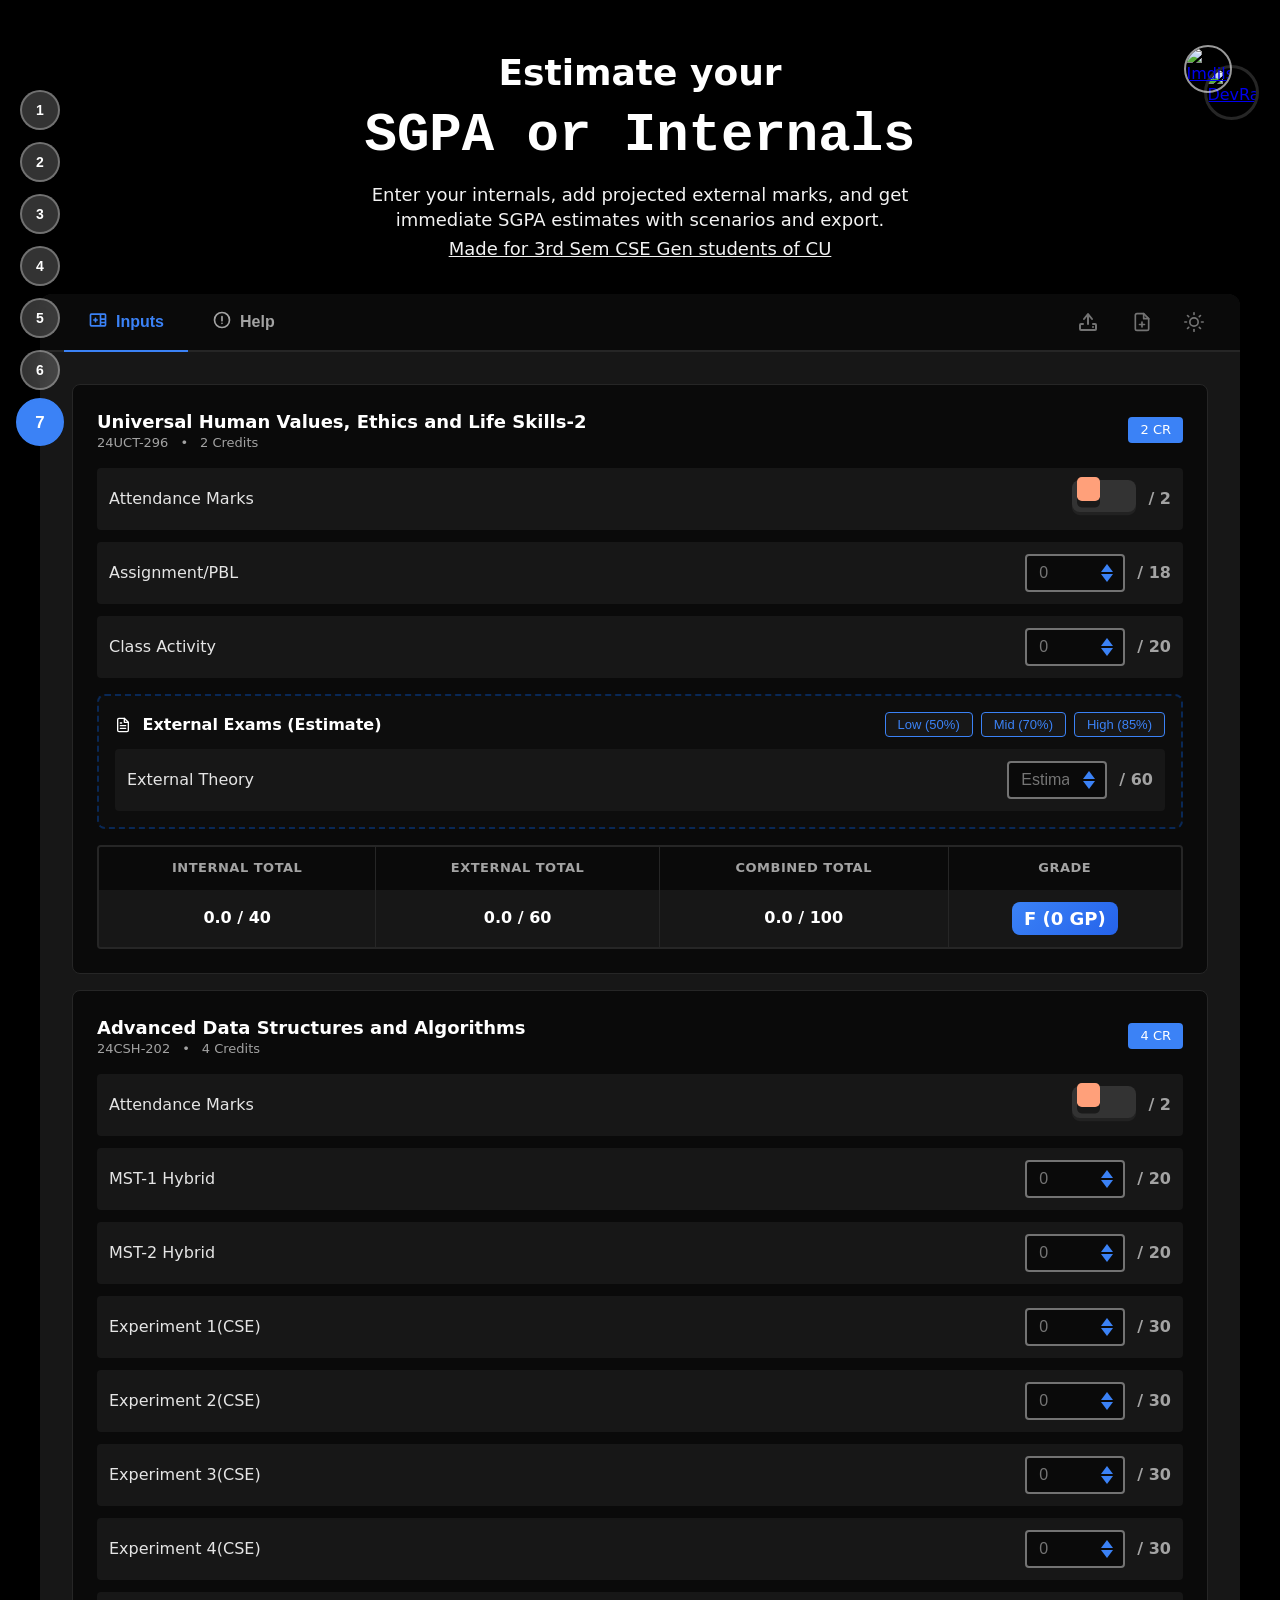
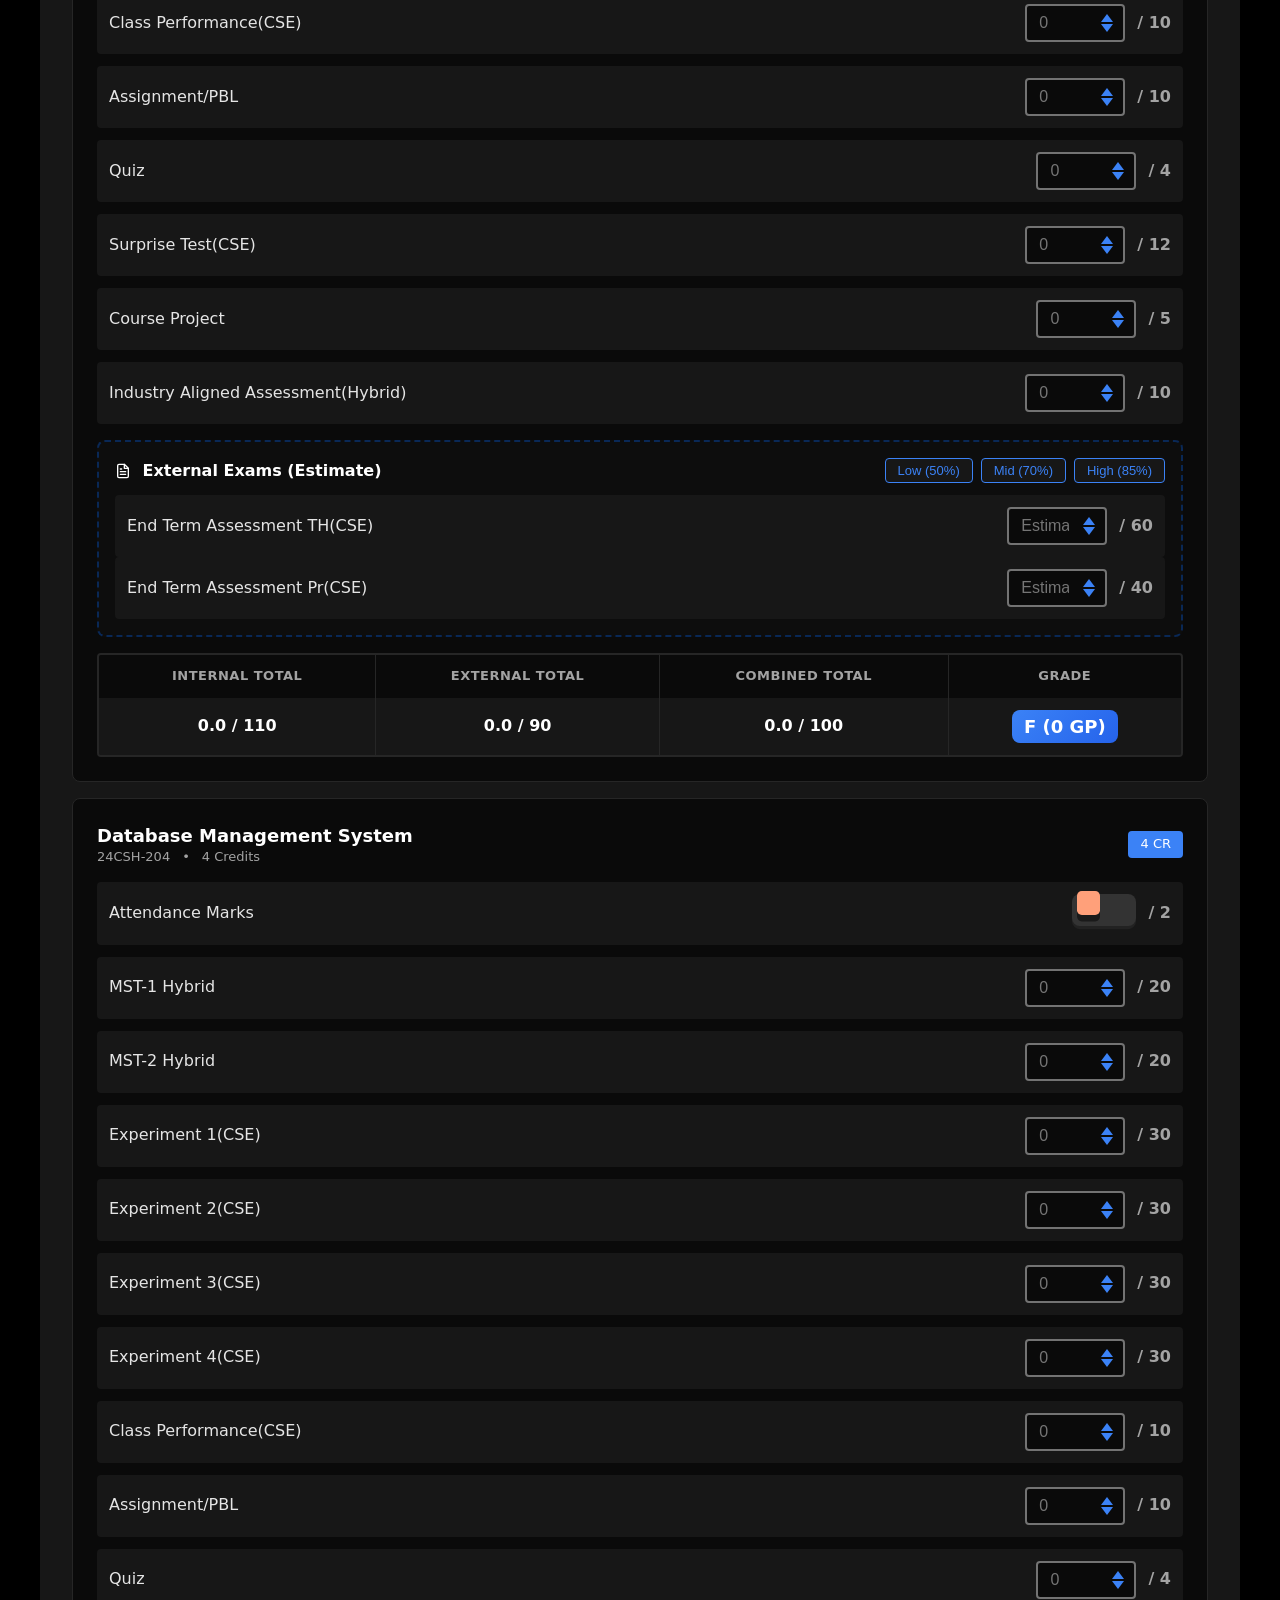
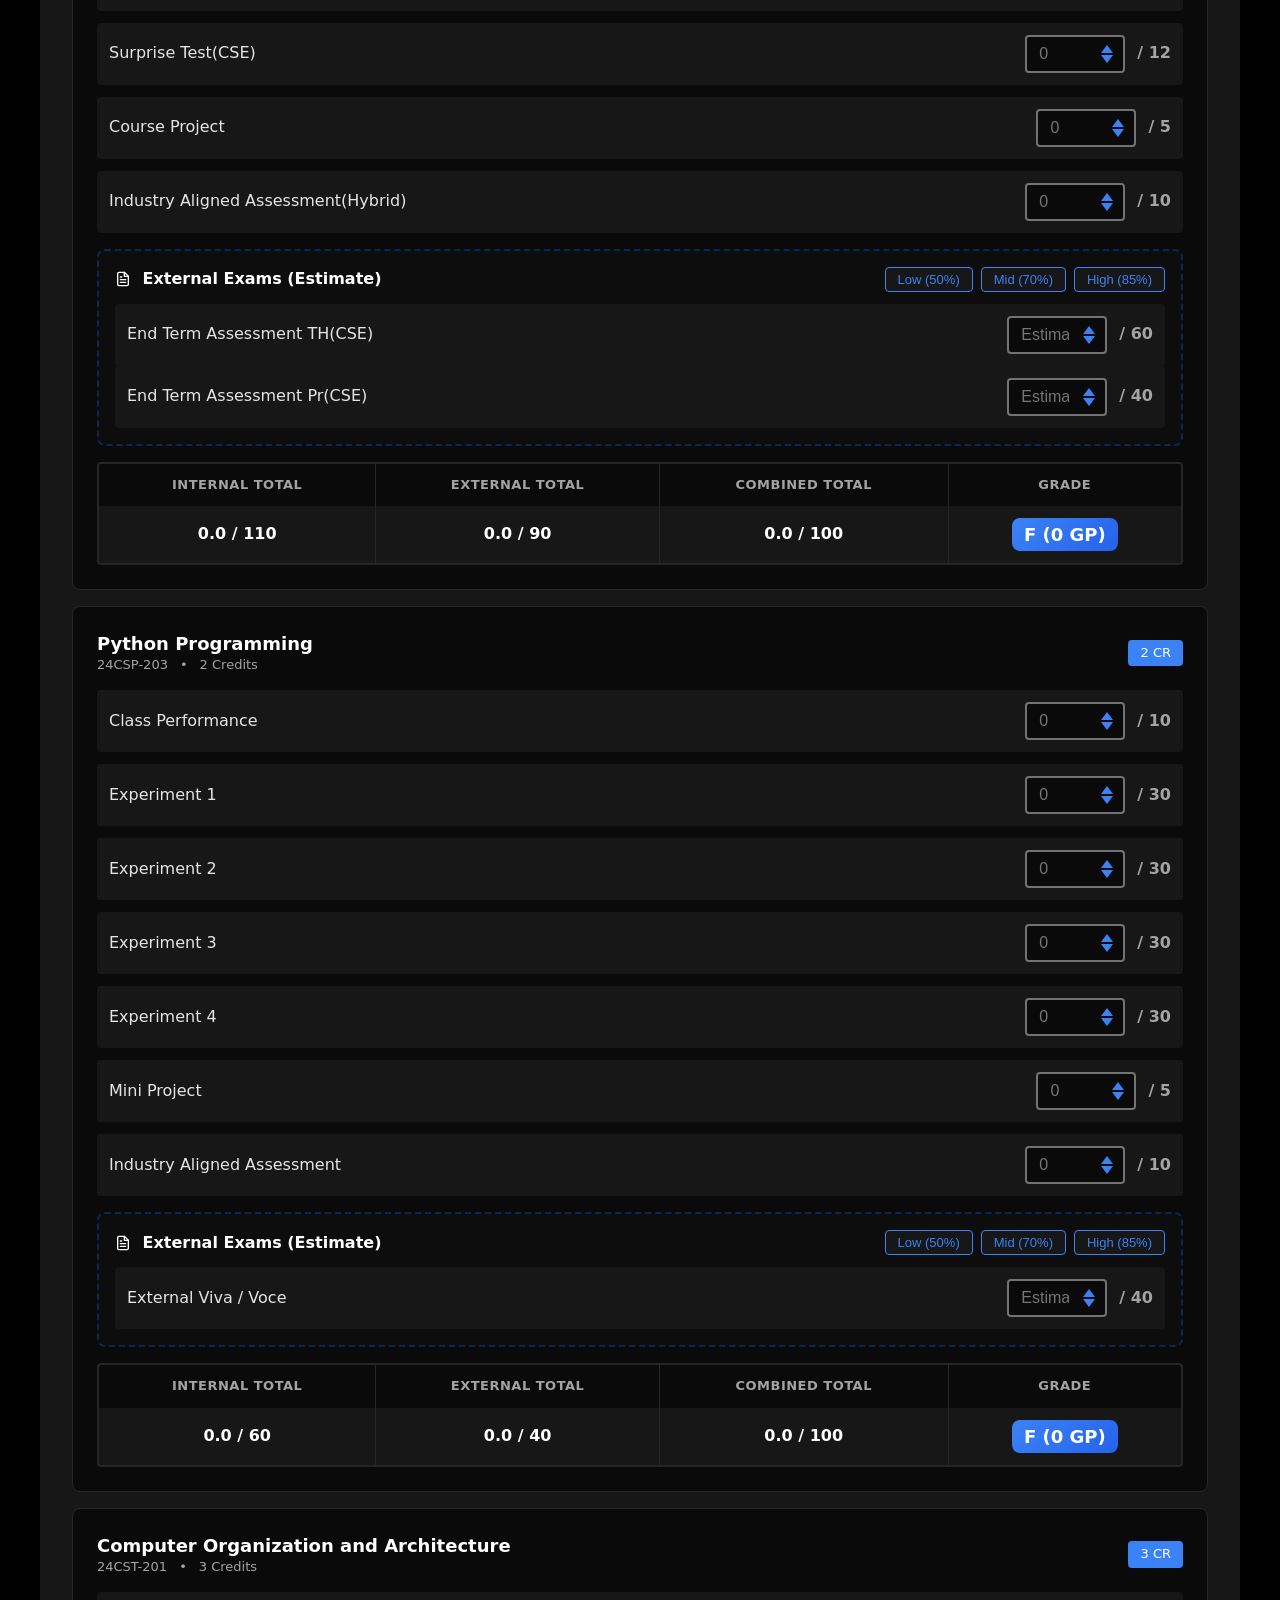
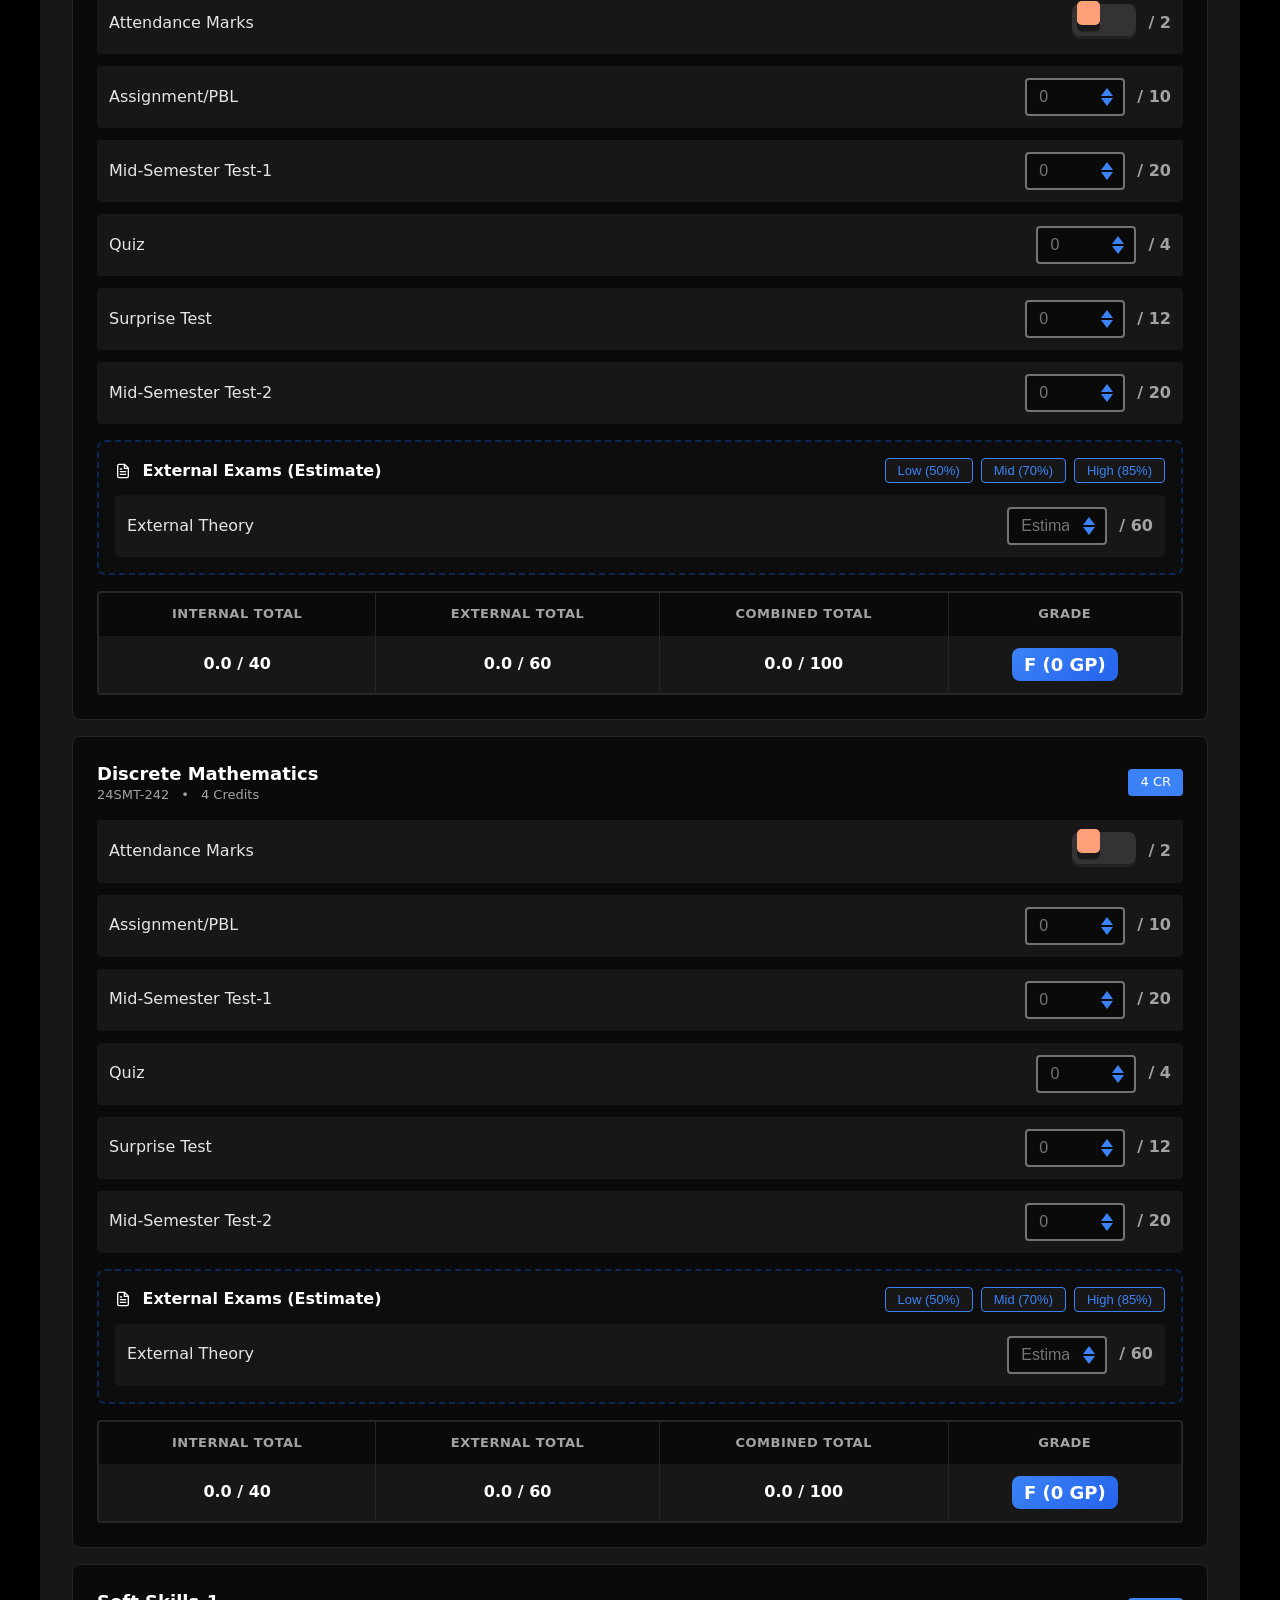
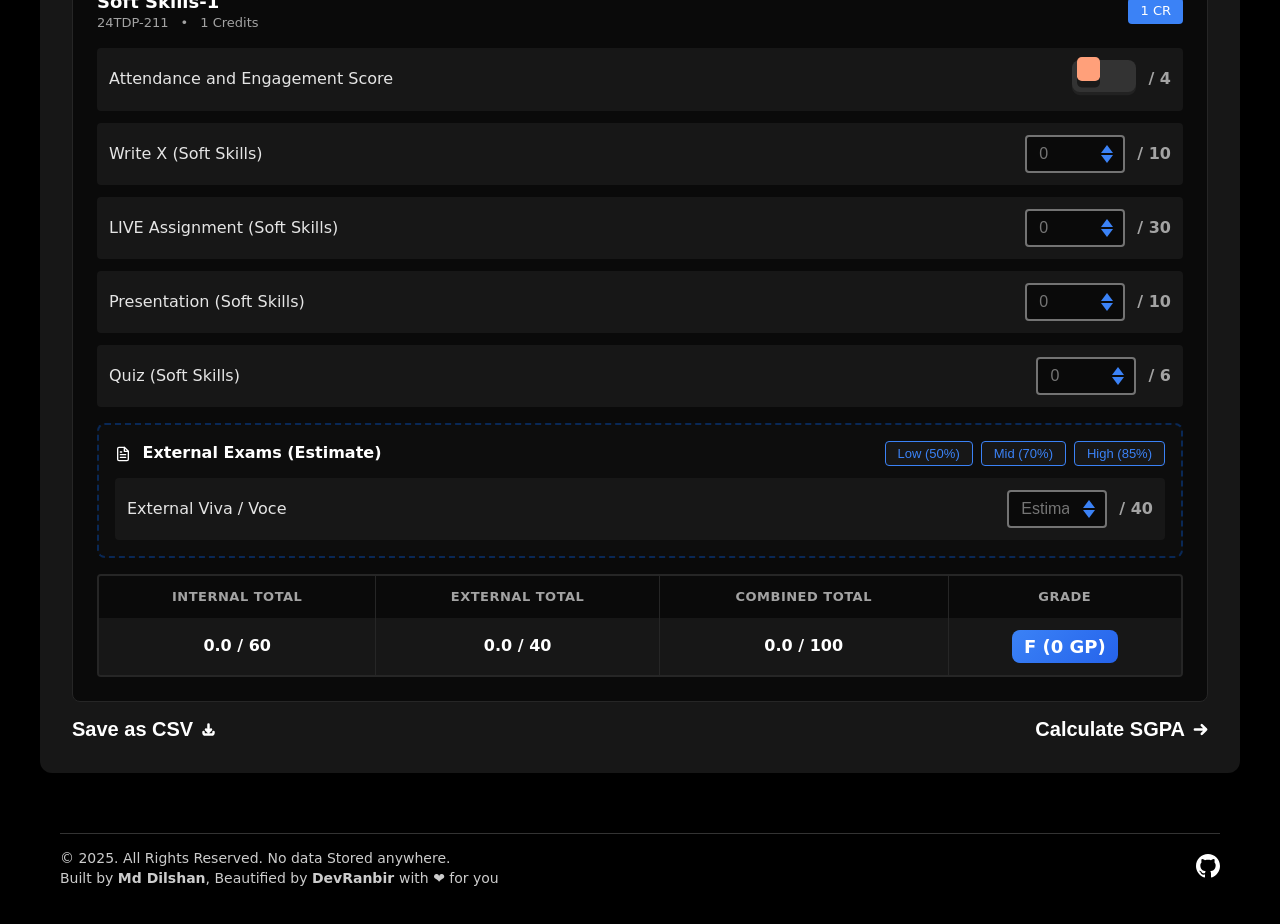
==== index.html @ b7a7be6c "Refactor code structure for improved readability and maintainability" ====
<!DOCTYPE html><html lang="en"><head><meta charset="UTF-8"><meta name="viewport" content="width=device-width, initial-scale=1.0"><link rel="icon" type="image/png" href="favicon.png" /><meta property="og:title" content="Internal Marks Calculator" /><meta property="og:description" content="Calculate Internal marks and Grade easily." /><meta property="og:type" content="website" /><meta property="og:url" content="https://imdilshan.github.io/Internal-Marks-Calculator/" /><meta property="og:image" content="https://imdilshan.github.io/Internal-Marks-Calculator/preview1.jpg" /><meta property="og:image:width" content="1200" /><meta property="og:image:height" content="630" /><meta name="twitter:card" content="summary_large_image" /><meta name="twitter:title" content="Internal Marks Calculator" /><meta name="twitter:description" content="Calculate Internal marks and Grade easily." /><meta name="twitter:image" content="https://imdilshan.github.io/Internal-Marks-Calculator/preview1.jpg" /><title>SGPA Estimator - CS201</title><meta name="description" content="Estimate your SGPA with internal marks and projected external scores"><script src="https://cdn.jsdelivr.net/npm/canvas-confetti@1.9.2/dist/confetti.browser.min.js"></script><style> :root { --color-primary: #0066FF; --color-primary-700: #0047C1; --color-primary-100: #EAF2FF; --color-accent: #00C2A8; --color-accent-700: #00997A; --neutral-900: #0F1724; --neutral-700: #374151; --neutral-500: #6B7280; --neutral-400: #9CA3AF; --neutral-200: #E5E7EB; --neutral-100: #F3F4F6; --neutral-50: #FBFDFF; --success: #16A34A; --warning: #F59E0B; --danger: #DC2626; --font-sans: system-ui, -apple-system, "Segoe UI", Roboto, "Helvetica Neue", Arial; --fs-xxl: 36px; --fs-xl: 28px; --fs-lg: 22px; --fs-md: 18px; --fs-sm: 16px; --fs-xs: 13px; --leading-regular: 1.4; --space-1: 4px; --space-2: 8px; --space-3: 12px; --space-4: 16px; --space-5: 24px; --space-6: 32px; --radius-sm: 4px; --radius-md: 8px; --radius-lg: 12px; --shadow-1: 0 4px 10px rgba(15, 23, 36, 0.06); --shadow-2: 0 8px 30px rgba(15, 23, 36, 0.08); } [data-theme="dark"] { --color-primary: #3B82F6; --color-primary-700: #2563EB; --color-primary-100: #0a0a0a; --color-accent: #3B82F6; --color-accent-700: #2563EB; --neutral-900: #FFFFFF; --neutral-700: #E5E5E5; --neutral-500: #A3A3A3; --neutral-400: #737373; --neutral-200: #262626; --neutral-100: #171717; --neutral-50: #0a0a0a; --success: #22C55E; --warning: #F59E0B; --danger: #EF4444; --shadow-1: 0 4px 10px rgba(0, 0, 0, 0.5); --shadow-2: 0 8px 30px rgba(0, 0, 0, 0.8); } * { margin: 0; padding: 0; box-sizing: border-box; } ::-webkit-scrollbar { width: 12px; } ::-webkit-scrollbar-track { background: var(--neutral-100); border-radius: var(--radius-lg); transition: background-color 800ms ease 400ms; } ::-webkit-scrollbar-thumb { background: linear-gradient(135deg, var(--color-primary), var(--color-primary-700)); border-radius: var(--radius-lg); border: 2px solid var(--neutral-100); transition: background 800ms ease 400ms, border-color 800ms ease 400ms; } ::-webkit-scrollbar-thumb:hover { background: linear-gradient(135deg, var(--color-primary-700), var(--color-primary)); transition: background 200ms ease; } [data-theme="dark"] ::-webkit-scrollbar-track { background: var(--neutral-200); } [data-theme="dark"] ::-webkit-scrollbar-thumb { background: linear-gradient(135deg, var(--color-primary), var(--color-accent)); border: 2px solid var(--neutral-200); } [data-theme="dark"] ::-webkit-scrollbar-thumb:hover { background: linear-gradient(135deg, var(--color-accent), var(--color-primary)); } html { scrollbar-width: auto; scrollbar-color: var(--color-primary) var(--neutral-100); transition: scrollbar-color 800ms ease 400ms; } [data-theme="dark"] html { scrollbar-color: var(--color-primary) var(--neutral-200); } body { font-family: var(--font-sans); background: linear-gradient(135deg, var(--color-primary) 0%, var(--color-primary-700) 100%); color: var(--neutral-900); line-height: var(--leading-regular); min-height: 100vh; padding: var(--space-4); transition: background 300ms ease; } [data-theme="dark"] body { background: #000000; } .header { text-align: center; color: white; padding: var(--space-6) 0; max-width: 1200px; margin: 0 auto; position: relative; } .dev-profiles { position: absolute; top: 5%; right: 2%; z-index: 10; } .profile-stack { position: relative; width: 70px; height: 70px; } .profile-item { position: absolute; transition: transform 0.3s ease, box-shadow 0.3s ease; } .profile-item:first-child { top: 0; left: 0; z-index: 2; } .profile-item:last-child { top: 20px; left: 20px; z-index: 1; } .profile-img { width: 55px; height: 55px; border-radius: 50%; border: 3px solid white; transition: all 0.3s ease; cursor: pointer; display: block; } .profile-img.primary { box-shadow: 0 4px 12px rgba(0, 0, 0, 0.3); } .profile-img.secondary { width: 48px; height: 48px; border: 2px solid rgba(255, 255, 255, 0.8); box-shadow: 0 2px 8px rgba(0, 0, 0, 0.2); } .profile-item:hover .profile-img { transform: scale(1.1); box-shadow: 0 8px 25px rgba(0, 0, 0, 0.4); } .profile-item:hover { z-index: 5 !important; } .profile-item::before { content: attr(data-tooltip); position: absolute; bottom: -40px; left: 50%; transform: translateX(-50%); background: rgba(0, 0, 0, 0.9); color: white; padding: 8px 14px; border-radius: 8px; font-size: 13px; font-weight: 500; white-space: nowrap; opacity: 0; visibility: hidden; transition: all 0.3s ease; pointer-events: none; } .profile-item:hover::before { opacity: 1; visibility: visible; } [data-theme="dark"] .profile-img { border-color: var(--neutral-200); } [data-theme="dark"] .profile-img.secondary { border-color: rgba(255, 255, 255, 0.6); } [data-theme="dark"] .profile-item::before { background: rgba(255, 255, 255, 0.95); color: #333; } @media (max-width: 768px) { .dev-profiles { top: var(--space-2); right: var(--space-2); } .profile-stack { width: 60px; height: 60px; } .profile-img { width: 48px; height: 48px; } .profile-img.secondary { width: 42px; height: 42px; } .profile-item:last-child { top: 15px; left: 15px; } } .header h1 { font-size: var(--fs-xxl); font-weight: 700; margin-bottom: var(--space-2); } .header p { font-size: var(--fs-md); opacity: 0.95; max-width: 600px; margin: 0 auto; } .container { max-width: 1200px; margin: 0 auto; background: white; border-radius: var(--radius-lg); box-shadow: var(--shadow-2); overflow: hidden; transition: background 300ms ease; } [data-theme="dark"] .container { background: var(--neutral-100); } .page-loader { position: fixed; top: 0; left: 0; width: 100%; height: 100%; background: #000; display: flex; align-items: center; justify-content: center; z-index: 9999; transition: opacity 0.5s ease, visibility 0.5s ease; } .page-loader.hidden { opacity: 0; visibility: hidden; } .loader { --dim: 3rem; width: var(--dim); height: var(--dim); position: relative; animation: spin988 2s linear infinite; } .loader .circle { --color: #3B82F6; --dim: 1.2rem; width: var(--dim); height: var(--dim); background-color: var(--color); border-radius: 50%; position: absolute; } .loader .circle:nth-child(1) { top: 0; left: 0; } .loader .circle:nth-child(2) { top: 0; right: 0; } .loader .circle:nth-child(3) { bottom: 0; left: 0; } .loader .circle:nth-child(4) { bottom: 0; right: 0; } @keyframes spin988 { 0% { transform: scale(1) rotate(0); } 20%, 25% { transform: scale(1.3) rotate(90deg); } 45%, 50% { transform: scale(1) rotate(180deg); } 70%, 75% { transform: scale(1.3) rotate(270deg); } 95%, 100% { transform: scale(1) rotate(360deg); } } .subject-nav { display: flex; gap: 12px; z-index: 999; } .subject-nav-desktop { position: fixed; left: 20px; top: 10vh; flex-direction: column; } .subject-nav-mobile { flex-direction: row; flex-wrap: wrap; justify-content: center; margin-top: var(--space-4); display: none; } @media (min-width: 1025px) { .subject-nav-desktop { display: flex; } .subject-nav-mobile { display: none !important; } } @media (max-width: 1024px) { .subject-nav-desktop { display: none !important; } .subject-nav-mobile { display: flex; } } .subject-nav-btn { width: 40px; height: 40px; border-radius: 50%; background: rgba(255, 255, 255, 0.2); border: 2px solid rgba(255, 255, 255, 0.3); color: white; font-weight: 700; font-size: 14px; cursor: pointer; display: flex; align-items: center; justify-content: center; transition: all 200ms ease; backdrop-filter: blur(10px); position: relative; } .subject-nav-btn .nav-number { position: relative; z-index: 1; } .subject-nav-btn .nav-tick { position: absolute; top: -2px; right: -2px; width: 16px; height: 16px; background: #22C55E; border-radius: 50%; padding: 2px; stroke: white; box-shadow: 0 2px 6px rgba(34, 197, 94, 0.4); } .subject-nav-btn .nav-big-tick { color: #ffffff; filter: drop-shadow(0 0 6px rgba(34, 197, 94, 0.4)); animation: tickPop 0.3s ease-out; } @keyframes tickPop { 0% { transform: scale(0); } 50% { transform: scale(1.2); } 100% { transform: scale(1); } } .subject-nav-btn.complete { border-color: #22C55E; background: rgba(34, 197, 94, 0.15); } .subject-nav-btn.full-complete { background: rgba(34, 197, 94, 0.25); box-shadow: 0 0 15px rgba(34, 197, 94, 0.3); } .subject-nav-btn:hover { transform: scale(1.15); background: rgba(255, 255, 255, 0.4); box-shadow: 0 4px 12px rgba(0, 0, 0, 0.2); } .subject-nav-btn.active { background: var(--color-accent); border-color: var(--color-accent); transform: scale(1.2); } .subject-nav-desktop .subject-nav-btn::after { content: attr(data-tooltip); position: absolute; left: 60px; background: rgba(0, 0, 0, 0.9); color: white; padding: 8px 12px; border-radius: 6px; font-size: 13px; font-weight: 600; white-space: nowrap; opacity: 0; pointer-events: none; transition: opacity 200ms ease; z-index: 1000; box-shadow: 0 4px 12px rgba(0, 0, 0, 0.3); } [data-theme="dark"] .subject-nav-desktop .subject-nav-btn::after { background: rgba(255, 255, 255, 0.95); color: #000; } .subject-nav-desktop .subject-nav-btn:hover::after { opacity: 1; } .subject-nav-desktop .subject-nav-btn::before { content: ''; position: absolute; left: 52px; width: 0; height: 0; border-top: 6px solid transparent; border-bottom: 6px solid transparent; border-right: 6px solid rgba(0, 0, 0, 0.9); opacity: 0; pointer-events: none; transition: opacity 200ms ease; z-index: 1000; } [data-theme="dark"] .subject-nav-desktop .subject-nav-btn::before { border-right-color: rgba(255, 255, 255, 0.95); } .subject-nav-desktop .subject-nav-btn:hover::before { opacity: 1; } .help-nav-btn { width: 45px; height: 45px; font-size: 13px; font-weight: 600; } .help-nav-btn::after { content: attr(data-tooltip); left: 65px; min-width: 120px; } .help-nav-btn::before { left: 57px; } @media (max-width: 768px) { .subject-nav { left: 10px; top: 15vh; gap: 8px; } .subject-nav-btn { width: 32px; height: 32px; font-size: 12px; } .help-nav-btn { width: 36px; height: 36px; font-size: 11px; } } .tabs { border-bottom: 2px solid var(--neutral-200); background: var(--neutral-50); display: flex; justify-content: space-between; align-items: center; } [data-theme="dark"] .tabs { background: #0a0a0a; border-bottom-color: var(--neutral-200); } .tab-list { display: flex; list-style: none; padding: 0 var(--space-5); } .tab-actions { display: flex; gap: var(--space-2); padding: 0 var(--space-5); } .action-icon-btn { padding: var(--space-3); background: none; border: 1px solid var(--neutral-300); border-radius: 8px; color: var(--neutral-600); cursor: pointer; transition: all 200ms; display: flex; align-items: center; justify-content: center; } .action-icon-btn:hover { background: var(--neutral-100); border-color: var(--color-primary); color: var(--color-primary); transform: translateY(-2px); } [data-theme="dark"] .action-icon-btn { border-color: var(--neutral-700); color: var(--neutral-400); } [data-theme="dark"] .action-icon-btn:hover { background: rgba(255, 255, 255, 0.05); border-color: var(--color-primary); color: var(--color-primary); } #excel-download-btn { display: none; } .tab { padding: var(--space-4) var(--space-5); background: none; border: none; font-size: var(--fs-sm); font-weight: 600; color: var(--neutral-500); cursor: pointer; position: relative; transition: color 200ms; display: flex; align-items: center; gap: var(--space-2); } .tab:hover { color: var(--neutral-900); } .tab:focus-visible { outline: 3px solid rgba(0, 102, 255, 0.16); outline-offset: -3px; } .tab[aria-selected="true"] { color: var(--color-primary); } .tab[aria-selected="true"]::after { content: ''; position: absolute; bottom: -2px; left: 0; right: 0; height: 2px; background: var(--color-primary); } .tab-icon svg { width: 20px !important; height: 20px !important; stroke: currentColor; transition: all 200ms; } .tab-text { display: inline; line-height: 1; } #tab-results { display: none; padding-left: var(--space-3); padding-right: var(--space-3); } #tab-results.show-tab { display: block; } .tab-panel { padding: var(--space-6); animation: fadeIn 300ms ease; } .tab-panel[hidden] { display: none; } @keyframes fadeIn { from { opacity: 0; transform: translateY(8px); } to { opacity: 1; transform: translateY(0); } } @media (prefers-reduced-motion: reduce) { .tab-panel { animation: none; } } .subject-card { background: var(--neutral-50); border: 1px solid var(--neutral-200); border-radius: var(--radius-md); padding: var(--space-5); margin-bottom: var(--space-4); transition: box-shadow 200ms; } [data-theme="dark"] .subject-card { background: #0a0a0a; border-color: var(--neutral-200); } .subject-card:hover { box-shadow: var(--shadow-1); } .subject-header { display: flex; justify-content: space-between; align-items: center; margin-bottom: var(--space-4); flex-wrap: wrap; gap: var(--space-3); } .subject-name { font-size: var(--fs-md); font-weight: 600; color: var(--neutral-900); } .subject-meta { display: flex; gap: var(--space-3); font-size: var(--fs-xs); color: var(--neutral-500); } .badge { background: var(--color-primary); color: white; padding: var(--space-1) var(--space-3); border-radius: var(--radius-sm); font-size: var(--fs-xs); font-weight: 500; } .components-grid { display: grid; gap: var(--space-3); } .component-name { font-size: var(--fs-sm); color: var(--neutral-700); } .component-max { font-size: var(--fs-sm); color: var(--neutral-500); font-weight: 600; white-space: nowrap; } input[type="number"] { width: 100px; max-width: 100px; padding: var(--space-2) var(--space-3); border: 2px solid var(--neutral-200); border-radius: var(--radius-sm); font-size: var(--fs-sm); transition: all 200ms; background: white; color: var(--neutral-900); } input[type="number"]::-webkit-inner-spin-button, input[type="number"]::-webkit-outer-spin-button { -webkit-appearance: none; margin: 0; } input[type="number"] { -moz-appearance: textfield; appearance: textfield; } .component-row { display: grid; grid-template-columns: 2fr auto auto; gap: var(--space-3); align-items: center; padding: var(--space-3); background: white; border-radius: var(--radius-sm); position: relative; } [data-theme="dark"] .component-row { background: var(--neutral-100); } input[type="number"] { position: relative; padding-right: 36px; width: 100px; max-width: 100px; } input[type="number"] { background-image: url('data:image/svg+xml;utf8,<svg xmlns="http://www.w3.org/2000/svg" width="12" height="8" viewBox="0 0 12 8"><path fill="%230066FF" d="M6 0l6 8H0z"/></svg>'), url('data:image/svg+xml;utf8,<svg xmlns="http://www.w3.org/2000/svg" width="12" height="8" viewBox="0 0 12 8"><path fill="%230066FF" d="M6 8L0 0h12z"/></svg>'); background-position: calc(100% - 10px) 8px, calc(100% - 10px) calc(100% - 8px); background-size: 12px 8px, 12px 8px; background-repeat: no-repeat; } [data-theme="dark"] input[type="number"] { background-color: var(--neutral-50); border-color: var(--neutral-400); color: var(--neutral-900); background-image: url('data:image/svg+xml;utf8,<svg xmlns="http://www.w3.org/2000/svg" width="12" height="8" viewBox="0 0 12 8"><path fill="%233B82F6" d="M6 0l6 8H0z"/></svg>'), url('data:image/svg+xml;utf8,<svg xmlns="http://www.w3.org/2000/svg" width="12" height="8" viewBox="0 0 12 8"><path fill="%233B82F6" d="M6 8L0 0h12z"/></svg>'); background-position: calc(100% - 10px) 8px, calc(100% - 10px) calc(100% - 8px); background-size: 12px 8px, 12px 8px; background-repeat: no-repeat; } input[type="number"]:hover { background-image: url('data:image/svg+xml;utf8,<svg xmlns="http://www.w3.org/2000/svg" width="12" height="8" viewBox="0 0 12 8"><path fill="%2300C2A8" d="M6 0l6 8H0z"/></svg>'), url('data:image/svg+xml;utf8,<svg xmlns="http://www.w3.org/2000/svg" width="12" height="8" viewBox="0 0 12 8"><path fill="%2300C2A8" d="M6 8L0 0h12z"/></svg>'); } [data-theme="dark"] input[type="number"]:hover { background-image: url('data:image/svg+xml;utf8,<svg xmlns="http://www.w3.org/2000/svg" width="12" height="8" viewBox="0 0 12 8"><path fill="%2314B8A6" d="M6 0l6 8H0z"/></svg>'), url('data:image/svg+xml;utf8,<svg xmlns="http://www.w3.org/2000/svg" width="12" height="8" viewBox="0 0 12 8"><path fill="%2314B8A6" d="M6 8L0 0h12z"/></svg>'); } input[type="number"]:focus { outline: none; border-color: var(--color-primary); box-shadow: 0 0 0 3px rgba(0, 102, 255, 0.1); } [data-theme="dark"] input[type="number"]:focus { box-shadow: 0 0 0 3px rgba(59, 130, 246, 0.2); } input[type="number"].error { border-color: var(--danger); background-color: rgba(220, 38, 38, 0.05); background-image: url('data:image/svg+xml;utf8,<svg xmlns="http://www.w3.org/2000/svg" width="12" height="8" viewBox="0 0 12 8"><path fill="%23DC2626" d="M6 0l6 8H0z"/></svg>'), url('data:image/svg+xml;utf8,<svg xmlns="http://www.w3.org/2000/svg" width="12" height="8" viewBox="0 0 12 8"><path fill="%23DC2626" d="M6 8L0 0h12z"/></svg>'); } [data-theme="dark"] input[type="number"].error { background-color: rgba(239, 68, 68, 0.1); background-image: url('data:image/svg+xml;utf8,<svg xmlns="http://www.w3.org/2000/svg" width="12" height="8" viewBox="0 0 12 8"><path fill="%23EF4444" d="M6 0l6 8H0z"/></svg>'), url('data:image/svg+xml;utf8,<svg xmlns="http://www.w3.org/2000/svg" width="12" height="8" viewBox="0 0 12 8"><path fill="%23EF4444" d="M6 8L0 0h12z"/></svg>'); } .checkbox-wrapper-63 input[type="checkbox"] { visibility: hidden; display: none; } .checkbox-wrapper-63 *, .checkbox-wrapper-63 ::after, .checkbox-wrapper-63 ::before { box-sizing: border-box; } .checkbox-wrapper-63 .switch { font-size: 1rem; position: relative; display: inline-block; width: 4em; height: 2em; } .checkbox-wrapper-63 .slider { position: absolute; cursor: pointer; inset: 0; background-color: #eee; transition: 0.4s; border-radius: 0.5em; box-shadow: 0 0.2em #dfd9d9; } .checkbox-wrapper-63 .slider:before { position: absolute; content: ""; height: 1.5em; width: 1.4em; border-radius: 0.3em; left: 0.3em; bottom: 0.7em; background-color: lightsalmon; transition: 0.4s; box-shadow: 0 0.4em #bcb4b4; } .checkbox-wrapper-63 .slider:hover::before { box-shadow: 0 0.2em #bcb4b4; bottom: 0.5em; } .checkbox-wrapper-63 input:checked + .slider::before { transform: translateX(2em); background: lightgreen; } [data-theme="dark"] .checkbox-wrapper-63 .slider { background-color: #333; box-shadow: 0 0.2em #222; } [data-theme="dark"] .checkbox-wrapper-63 .slider:before { box-shadow: 0 0.4em #1a1a1a; } [data-theme="dark"] .checkbox-wrapper-63 .slider:hover::before { box-shadow: 0 0.2em #1a1a1a; } .external-section { margin-top: var(--space-4); padding: var(--space-4); background: var(--color-primary-100); border-radius: var(--radius-md); border: 2px dashed rgba(0, 102, 255, 0.3); } [data-theme="dark"] .external-section { background: #0d0d0d; } .external-header { display: flex; justify-content: space-between; align-items: center; margin-bottom: var(--space-3); flex-wrap: wrap; gap: var(--space-3); } .external-title { font-size: var(--fs-sm); font-weight: 600; color: var(--neutral-900); } .scenario-buttons { display: flex; gap: var(--space-2); flex-wrap: wrap; } .btn-scenario { padding: var(--space-1) var(--space-3); background: white; border: 1px solid var(--color-primary); border-radius: var(--radius-sm); color: var(--color-primary); font-size: var(--fs-xs); font-weight: 500; cursor: pointer; transition: all 200ms; } [data-theme="dark"] .btn-scenario { background: var(--neutral-100); border-color: var(--color-primary); color: var(--color-primary); } .btn-scenario:hover { background: var(--color-primary); color: white; } .btn-scenario:focus-visible { outline: 3px solid rgba(0, 102, 255, 0.16); } .subject-summary { margin-top: var(--space-4); background: white; border-radius: var(--radius-sm); border: 2px solid var(--neutral-200); overflow: hidden; } [data-theme="dark"] .subject-summary { background: var(--neutral-100); border-color: var(--neutral-200); } .summary-table { width: 100%; border-collapse: collapse; } .summary-table th, .summary-table td { padding: var(--space-3); text-align: center; font-size: var(--fs-sm); border-right: 1px solid var(--neutral-200); } .summary-table th:last-child, .summary-table td:last-child { border-right: none; } .summary-table th { background: var(--neutral-100); font-weight: 600; color: var(--neutral-700); text-transform: uppercase; font-size: var(--fs-xs); letter-spacing: 0.5px; } [data-theme="dark"] .summary-table th { background: var(--neutral-50); color: var(--neutral-500); } .summary-table td { color: var(--neutral-900); font-weight: 600; background: white; } [data-theme="dark"] .summary-table td { background: var(--neutral-100); } .summary-table .grade-cell { background: var(--color-primary-100); } @media (max-width: 768px) { .summary-table { font-size: var(--fs-xs); } .summary-table th, .summary-table td { padding: var(--space-2); } } .grade-pill { display: inline-block; padding: var(--space-1) var(--space-3); background: linear-gradient(135deg, var(--color-primary), var(--color-primary-700)); color: white; border-radius: var(--radius-md); font-weight: 700; font-size: var(--fs-md); } .btn { padding: var(--space-3) var(--space-5); border: none; border-radius: var(--radius-md); font-size: var(--fs-sm); font-weight: 600; cursor: pointer; transition: all 200ms; display: inline-flex; align-items: center; gap: var(--space-2); } .btn:focus-visible { outline: 3px solid rgba(0, 102, 255, 0.16); outline-offset: 2px; } .btn--cta { background: var(--color-accent); color: white; font-size: var(--fs-md); padding: var(--space-4) var(--space-6); } .btn--cta:hover { background: var(--color-accent-700); transform: translateY(-2px); box-shadow: var(--shadow-1); } .btn--secondary { background: white; color: var(--color-primary); border: 2px solid var(--color-primary); } .btn--secondary:hover { background: var(--color-primary-100); } .action-bar { display: flex; gap: var(--space-3); justify-content: space-between; align-items: center; } .action-bar button:last-child { padding: 0; margin: 0; border: none; background: none; cursor: pointer; } .action-bar button:last-child { --primary-color: #111; --hovered-color: #c84747; position: relative; display: flex; font-weight: 600; font-size: 20px; gap: 0.5rem; align-items: center; } .action-bar button:last-child p { margin: 0; position: relative; font-size: 20px; color: var(--primary-color); } .action-bar button:last-child::after { position: absolute; content: ""; width: 0; left: 0; bottom: -7px; background: var(--hovered-color); height: 2px; transition: 0.3s ease-out; } .action-bar button:last-child p::before { position: absolute; width: 0%; inset: 0; color: var(--hovered-color); overflow: hidden; transition: 0.3s ease-out; } .action-bar button:last-child:hover::after { width: 100%; } .action-bar button:last-child:hover p::before { width: 100%; } .action-bar button:last-child:hover svg { transform: translateX(4px); color: var(--hovered-color); } .action-bar button:last-child svg { color: var(--primary-color); transition: 0.2s; position: relative; width: 15px; transition-delay: 0.2s; } [data-theme="dark"] .action-bar button:last-child { --primary-color: #fff; --hovered-color: #ff6b6b; } .action-bar button:first-child { padding: 0; margin: 0; border: none; background: none; cursor: pointer; --primary-color: #111; --hovered-color: #0066FF; position: relative; display: flex; font-weight: 600; font-size: 20px; gap: 0.5rem; align-items: center; } .action-bar button:first-child p { margin: 0; position: relative; font-size: 20px; color: var(--primary-color); } .action-bar button:first-child::after { position: absolute; content: ""; width: 0; left: 0; bottom: -7px; background: var(--hovered-color); height: 2px; transition: 0.3s ease-out; } .action-bar button:first-child p::before { position: absolute; content: ""; width: 0%; inset: 0; color: var(--hovered-color); overflow: hidden; transition: 0.3s ease-out; } .action-bar button:first-child:hover::after { width: 100%; } .action-bar button:first-child:hover p::before { width: 100%; } .action-bar button:first-child:hover svg { transform: translateY(4px); color: var(--hovered-color); } .action-bar button:first-child svg { color: var(--primary-color); transition: 0.2s; position: relative; width: 15px; transition-delay: 0.2s; } [data-theme="dark"] .action-bar button:first-child { --primary-color: #fff; --hovered-color: #3B82F6; } .toast-container { position: fixed; top: 20px; right: 20px; z-index: 10000; display: flex; flex-direction: column; gap: var(--space-2); pointer-events: none; } .toast { background: white; color: var(--neutral-900); padding: var(--space-4) var(--space-5); border-radius: var(--radius-md); box-shadow: 0 10px 40px rgba(0, 0, 0, 0.15); display: flex; align-items: center; gap: var(--space-3); min-width: 300px; max-width: 400px; pointer-events: auto; animation: slideIn 0.3s ease-out; border-left: 4px solid; } .toast.success { border-left-color: #22C55E; } .toast.error { border-left-color: #EF4444; } .toast.warning { border-left-color: #F59E0B; } .toast-icon { flex-shrink: 0; width: 24px; height: 24px; } .toast.success .toast-icon { color: #22C55E; } .toast.error .toast-icon { color: #EF4444; } .toast.warning .toast-icon { color: #F59E0B; } .toast-content { flex: 1; } .toast-title { font-weight: 700; font-size: var(--fs-sm); margin-bottom: var(--space-1); } .toast-message { font-size: var(--fs-xs); color: var(--neutral-500); line-height: 1.4; } .toast-close { background: none; border: none; cursor: pointer; padding: 0; color: var(--neutral-400); transition: color 0.2s; flex-shrink: 0; } .toast-close:hover { color: var(--neutral-700); } [data-theme="dark"] .toast { background: #1a1a1a; color: white; box-shadow: 0 10px 40px rgba(0, 0, 0, 0.4); } [data-theme="dark"] .toast-message { color: var(--neutral-400); } [data-theme="dark"] .toast-close { color: var(--neutral-500); } [data-theme="dark"] .toast-close:hover { color: var(--neutral-300); } @keyframes slideIn { from { transform: translateX(400px); opacity: 0; } to { transform: translateX(0); opacity: 1; } } @keyframes slideOut { from { transform: translateX(0); opacity: 1; } to { transform: translateX(400px); opacity: 0; } } .toast.removing { animation: slideOut 0.3s ease-in forwards; } .results-hero { text-align: center; padding: var(--space-6); background: linear-gradient(135deg, var(--color-primary-100), var(--neutral-50)); border-radius: var(--radius-lg); margin-bottom: var(--space-5); position: relative; overflow: hidden; } .results-hero::before { content: ''; position: absolute; top: -50%; right: -50%; width: 200%; height: 200%; background: radial-gradient(circle, rgba(0, 102, 255, 0.05) 0%, transparent 70%); animation: pulse 4s ease-in-out infinite; } @keyframes pulse { 0%, 100% { transform: scale(1); opacity: 0.5; } 50% { transform: scale(1.1); opacity: 0.8; } } [data-theme="dark"] .results-hero { background: linear-gradient(135deg, #0d0d0d, #0a0a0a); } [data-theme="dark"] .results-hero::before { background: radial-gradient(circle, rgba(59, 130, 246, 0.1) 0%, transparent 70%); } .sgpa-display { font-size: 80px; font-weight: 800; background: linear-gradient(135deg, var(--color-primary), var(--color-primary-700)); -webkit-background-clip: text; -webkit-text-fill-color: transparent; background-clip: text; line-height: 1; margin: var(--space-3) 0; position: relative; z-index: 1; letter-spacing: -0.02em; } .sgpa-label { font-size: var(--fs-md); color: var(--neutral-500); font-weight: 600; text-transform: uppercase; letter-spacing: 1.5px; position: relative; z-index: 1; } .sgpa-grade-badge { display: inline-flex; align-items: center; gap: var(--space-2); padding: var(--space-2) var(--space-4); background: linear-gradient(135deg, var(--color-accent), var(--color-accent-700)); color: white; border-radius: 50px; font-weight: 700; font-size: var(--fs-md); margin-top: var(--space-3); position: relative; z-index: 1; box-shadow: 0 4px 12px rgba(0, 194, 168, 0.3); } .results-grid { display: grid; grid-template-columns: repeat(auto-fit, minmax(200px, 1fr)); gap: var(--space-4); margin-bottom: var(--space-5); } .result-card { background: var(--neutral-50); padding: var(--space-5); border-radius: var(--radius-md); border: 2px solid var(--neutral-200); position: relative; overflow: hidden; transition: all 300ms ease; } .result-card::before { content: ''; position: absolute; top: 0; left: 0; width: 4px; height: 100%; background: linear-gradient(180deg, var(--color-primary), var(--color-accent)); opacity: 0; transition: opacity 300ms ease; } .result-card:hover { transform: translateY(-4px); box-shadow: var(--shadow-2); border-color: var(--color-primary); } .result-card:hover::before { opacity: 1; } [data-theme="dark"] .result-card { background: #0a0a0a; border-color: var(--neutral-200); } .result-label { font-size: var(--fs-xs); color: var(--neutral-500); text-transform: uppercase; letter-spacing: 0.8px; margin-bottom: var(--space-2); font-weight: 600; display: flex; align-items: center; gap: var(--space-2); } .result-value { font-size: var(--fs-xxl); font-weight: 800; color: var(--neutral-900); line-height: 1.2; } .breakdown-section { margin-top: var(--space-5); } .breakdown-header { display: flex; align-items: center; justify-content: space-between; margin-bottom: var(--space-4); flex-wrap: wrap; gap: var(--space-3); } .breakdown-header h3 { color: var(--neutral-900); font-size: var(--fs-lg); font-weight: 700; display: flex; align-items: center; gap: var(--space-2); margin: 0; } .breakdown-list { list-style: none; display: grid; gap: var(--space-3); } .breakdown-item { display: grid; grid-template-columns: auto 1fr auto; align-items: center; gap: var(--space-4); padding: var(--space-4); background: var(--neutral-50); border-radius: var(--radius-md); border: 1px solid var(--neutral-200); transition: all 200ms ease; } .breakdown-item:hover { box-shadow: var(--shadow-1); border-color: var(--color-primary); transform: translateX(4px); } [data-theme="dark"] .breakdown-item { background: #0a0a0a; border-color: var(--neutral-200); } .breakdown-icon { width: 48px; height: 48px; border-radius: var(--radius-md); display: flex; align-items: center; justify-content: center; font-weight: 700; font-size: var(--fs-md); background: linear-gradient(135deg, var(--color-primary-100), var(--neutral-100)); color: var(--color-primary); flex-shrink: 0; } [data-theme="dark"] .breakdown-icon { background: linear-gradient(135deg, #1a1a1a, #0d0d0d); } .breakdown-info { display: flex; flex-direction: column; gap: var(--space-1); min-width: 0; } .breakdown-course { font-weight: 700; color: var(--neutral-900); font-size: var(--fs-sm); white-space: nowrap; overflow: hidden; text-overflow: ellipsis; } .breakdown-code { font-size: var(--fs-xs); color: var(--neutral-500); font-family: monospace; } .breakdown-stats { display: flex; flex-direction: column; align-items: flex-end; gap: var(--space-1); flex-shrink: 0; } .breakdown-calc { font-size: var(--fs-xs); color: var(--neutral-500); font-family: monospace; } .breakdown-grade { display: inline-flex; align-items: center; gap: var(--space-1); padding: var(--space-1) var(--space-3); background: linear-gradient(135deg, var(--color-primary), var(--color-primary-700)); color: white; border-radius: 50px; font-weight: 700; font-size: var(--fs-xs); } .help-content { max-width: 800px; margin: 0 auto; } .help-section { margin-bottom: var(--space-5); } .help-section h3 { font-size: var(--fs-lg); color: var(--neutral-900); margin-bottom: var(--space-3); } .help-section h4 { color: var(--neutral-900); } .help-section p { color: var(--neutral-700); line-height: 1.6; } .formula-box { background: var(--neutral-50); padding: var(--space-4); border-radius: var(--radius-md); border-left: 4px solid var(--color-accent); font-family: monospace; font-size: var(--fs-sm); margin: var(--space-3) 0; } [data-theme="dark"] .formula-box { background: #0a0a0a; border-left-color: var(--color-accent); } @media (max-width: 768px) { .header h1 { font-size: var(--fs-xl); } .component-row { grid-template-columns: 1fr auto auto; gap: var(--space-2); } input[type="number"] { width: 90px; max-width: 90px; } .subject-header { flex-direction: column; align-items: flex-start; } .sgpa-display { font-size: 48px; } } @media (prefers-reduced-motion: reduce) { *, *::before, *::after { animation-duration: 0.01ms !important; animation-iteration-count: 1 !important; transition-duration: 0.01ms !important; } } .sr-only { position: absolute; width: 1px; height: 1px; padding: 0; margin: -1px; overflow: hidden; clip: rect(0, 0, 0, 0); white-space: nowrap; border-width: 0; } @media (max-width: 1024px) { .tab-panel { padding: var(--space-4); } input[type="number"] { background-image: none !important; padding-right: var(--space-2); } .badge { display: none !important; } .tab-text { display: none; } .tab-icon { display: inline-flex; } .tab-icon svg { width: 20px !important; height: 20px !important; } h1 { font-size: var(--fs-md); } h2 { font-size: var(--fs-sm); } .main-content h2, .tab-header h2 { font-size: var(--fs-sm); } .tab-buttons button { font-size: var(--fs-xs); padding: var(--space-2) var(--space-3); } .component-name { font-size: var(--fs-xs); } .component-max { font-size: var(--fs-xs); } input[type="number"] { font-size: var(--fs-xs); padding: var(--space-1) var(--space-2); } .scenario-buttons button { font-size: var(--fs-xs); padding: var(--space-2) var(--space-3); } .external-title { font-size: var(--fs-xs); } .results h3 { font-size: var(--fs-sm); } .result-item { font-size: var(--fs-xs); } .summary-table { table-layout: fixed; } .summary-table th, .summary-table td { font-size: calc(var(--fs-xs) * 0.85); padding: 4px 6px; width: 25%; } .summary-table th { font-size: calc(var(--fs-xs) * 0.75); letter-spacing: 0.3px; } .desktop-text { display: none; } .mobile-text { display: inline; } } @media (min-width: 1025px) { .tab-text { display: inline; } .tab-icon svg { width: 20px !important; height: 20px !important; } .desktop-text { display: inline; } .mobile-text { display: none; } } </style></head><body><div class="page-loader" id="page-loader"><div class="loader"><div class="circle"></div><div class="circle"></div><div class="circle"></div><div class="circle"></div></div></div><div class="subject-nav subject-nav-desktop" id="subject-nav"></div><div class="dev-profiles"><div class="profile-stack"><div class="profile-item" data-tooltip="Imdilshan"><a href="https://github.com/Imdilshan" target="_blank" rel="noopener noreferrer"><img src="https://github.com/Imdilshan.png" alt="Imdilshan" class="profile-img secondary"></a></div><div class="profile-item" data-tooltip="DevRanbir"><a href="https://github.com/DevRanbir" target="_blank" rel="noopener noreferrer"><img src="https://github.com/DevRanbir.png" alt="DevRanbir" class="profile-img primary"></a></div></div></div><header class="header"><h1>Estimate your <br><span style="font-size: 1.5em; font-weight: 900; font-family: 'Lucida Console', 'Courier New', monospace;">SGPA or Internals</span></h1><p>Enter your internals, add projected external marks, and get immediate SGPA estimates with scenarios and export. <br /><u style="margin-top: 4px; display: inline-block;">Made for 3rd Sem CSE Gen students of CU</u></p><div class="subject-nav subject-nav-mobile" id="subject-nav-mobile"></div></header><main class="container"><nav class="tabs"><ul class="tab-list" role="tablist"><li role="presentation"><button class="tab" role="tab" aria-selected="true" aria-controls="panel-inputs" id="tab-inputs" tabindex="0"><span class="tab-icon"><svg aria-hidden="true" xmlns="http://www.w3.org/2000/svg" width="24" height="24" fill="none" viewBox="0 0 24 24"><path stroke="currentColor" stroke-linecap="round" stroke-linejoin="round" stroke-width="2" d="M15 5v14m-8-7h2m0 0h2m-2 0v2m0-2v-2m12 1h-6m6 4h-6M4 19h16c.5523 0 1-.4477 1-1V6c0-.55228-.4477-1-1-1H4c-.55228 0-1 .44772-1 1v12c0 .5523.44772 1 1 1Z"/></svg></span><span class="tab-text">Inputs</span></button></li><li role="presentation"><button class="tab" role="tab" aria-selected="false" aria-controls="panel-results" id="tab-results" tabindex="-1"><span class="tab-icon"><svg aria-hidden="true" xmlns="http://www.w3.org/2000/svg" width="18" height="24" fill="none" viewBox="0 0 24 24"><path stroke="currentColor" stroke-linecap="round" stroke-linejoin="round" stroke-width="2" d="m7.171 12.906-2.153 6.411 2.672-.89 1.568 2.34 1.825-5.183m5.73-2.678 2.154 6.411-2.673-.89-1.568 2.34-1.825-5.183M9.165 4.3c.58.068 1.153-.17 1.515-.628a1.681 1.681 0 0 1 2.64 0 1.68 1.68 0 0 0 1.515.628 1.681 1.681 0 0 1 1.866 1.866c-.068.58.17 1.154.628 1.516a1.681 1.681 0 0 1 0 2.639 1.682 1.682 0 0 0-.628 1.515 1.681 1.681 0 0 1-1.866 1.866 1.681 1.681 0 0 0-1.516.628 1.681 1.681 0 0 1-2.639 0 1.681 1.681 0 0 0-1.515-.628 1.681 1.681 0 0 1-1.867-1.866 1.681 1.681 0 0 0-.627-1.515 1.681 1.681 0 0 1 0-2.64c.458-.361.696-.935.627-1.515A1.681 1.681 0 0 1 9.165 4.3ZM14 9a2 2 0 1 1-4 0 2 2 0 0 1 4 0Z"/></svg></span><span class="tab-text">Result</span></button></li><li role="presentation"><button class="tab" role="tab" aria-selected="false" aria-controls="panel-help" id="tab-help" tabindex="-1"><span class="tab-icon"><svg aria-hidden="true" xmlns="http://www.w3.org/2000/svg" width="24" height="24" fill="none" viewBox="0 0 24 24"><path stroke="currentColor" stroke-linecap="round" stroke-linejoin="round" stroke-width="2" d="M12 13V8m0 8h.01M21 12a9 9 0 1 1-18 0 9 9 0 0 1 18 0Z"/></svg></span><span class="tab-text">Help</span></button></li></ul><div class="tab-actions"><button class="action-icon-btn" onclick="importCSV()" aria-label="Import CSV" title="Import CSV"><svg class="w-6 h-6 text-gray-800 dark:text-white" aria-hidden="true" xmlns="http://www.w3.org/2000/svg" width="24" height="24" fill="none" viewBox="0 0 24 24"><path stroke="currentColor" stroke-linecap="round" stroke-linejoin="round" stroke-width="2" d="M12 5v9m-5 0H5a1 1 0 0 0-1 1v4a1 1 0 0 0 1 1h14a1 1 0 0 0 1-1v-4a1 1 0 0 0-1-1h-2M8 9l4-5 4 5m1 8h.01"/></svg></button><button class="action-icon-btn" onclick="downloadTemplateCSV()" aria-label="Download CSV Template" title="Download CSV Template"><svg width="20" height="20" viewBox="0 0 24 24" fill="none" stroke="currentColor" stroke-width="2" stroke-linecap="round" stroke-linejoin="round"><path d="M14 2H6a2 2 0 0 0-2 2v16a2 2 0 0 0 2 2h12a2 2 0 0 0 2-2V8z"></path><polyline points="14 2 14 8 20 8"></polyline><line x1="12" y1="18" x2="12" y2="12"></line><line x1="9" y1="15" x2="15" y2="15"></line></svg></button><button class="action-icon-btn" onclick="downloadExcel()" id="excel-download-btn" aria-label="Download Excel file" title="Download Excel file (.xlsx)"><svg class="w-6 h-6 text-gray-800 dark:text-white" aria-hidden="true" xmlns="http://www.w3.org/2000/svg" width="24" height="24" fill="currentColor" viewBox="0 0 24 24"><path fill-rule="evenodd" d="M13 11.15V4a1 1 0 1 0-2 0v7.15L8.78 8.374a1 1 0 1 0-1.56 1.25l4 5a1 1 0 0 0 1.56 0l4-5a1 1 0 1 0-1.56-1.25L13 11.15Z" clip-rule="evenodd"/><path fill-rule="evenodd" d="M9.657 15.874 7.358 13H5a2 2 0 0 0-2 2v4a2 2 0 0 0 2 2h14a2 2 0 0 0 2-2v-4a2 2 0 0 0-2-2h-2.358l-2.3 2.874a3 3 0 0 1-4.685 0ZM17 16a1 1 0 1 0 0 2h.01a1 1 0 1 0 0-2H17Z" clip-rule="evenodd"/></svg></button><button class="action-icon-btn" onclick="toggleTheme(event)" aria-label="Toggle dark mode" title="Toggle dark mode"><svg id="theme-icon-light" width="20" height="20" viewBox="0 0 24 24" fill="none" stroke="currentColor" stroke-width="2" stroke-linecap="round" stroke-linejoin="round" style="display: none;"><circle cx="12" cy="12" r="5"></circle><line x1="12" y1="1" x2="12" y2="3"></line><line x1="12" y1="21" x2="12" y2="23"></line><line x1="4.22" y1="4.22" x2="5.64" y2="5.64"></line><line x1="18.36" y1="18.36" x2="19.78" y2="19.78"></line><line x1="1" y1="12" x2="3" y2="12"></line><line x1="21" y1="12" x2="23" y2="12"></line><line x1="4.22" y1="19.78" x2="5.64" y2="18.36"></line><line x1="18.36" y1="5.64" x2="19.78" y2="4.22"></line></svg><svg id="theme-icon-dark" width="20" height="20" viewBox="0 0 24 24" fill="none" stroke="currentColor" stroke-width="2" stroke-linecap="round" stroke-linejoin="round"><path d="M21 12.79A9 9 0 1 1 11.21 3 7 7 0 0 0 21 12.79z"></path></svg></button></div></nav><div id="panel-inputs" role="tabpanel" aria-labelledby="tab-inputs" class="tab-panel"><div id="subjects-container"></div><div class="action-bar"><button onclick="downloadDetailedCSV()"><p>Save as CSV</p><svg xmlns="http://www.w3.org/2000/svg" class="h-6 w-6" fill="none" viewBox="0 0 24 24" stroke="currentColor" stroke-width="4"><path stroke-linecap="round" stroke-linejoin="round" d="M4 16v1a3 3 0 003 3h10a3 3 0 003-3v-1m-4-4l-4 4m0 0l-4-4m4 4V4"></path></svg></button><button onclick="calculateSGPA()"><p>Calculate SGPA</p><svg xmlns="http://www.w3.org/2000/svg" class="h-6 w-6" fill="none" viewBox="0 0 24 24" stroke="currentColor" stroke-width="4"><path stroke-linecap="round" stroke-linejoin="round" d="M14 5l7 7m0 0l-7 7m7-7H3"></path></svg></button></div></div><div class="toast-container" id="toast-container"></div><div id="panel-results" role="tabpanel" aria-labelledby="tab-results" class="tab-panel" hidden><div class="results-hero"><div class="sgpa-label">Your Estimated SGPA</div><div class="sgpa-display" id="sgpa-value">0.00</div><div class="sgpa-grade-badge" id="sgpa-grade-badge" style="display: none;"><svg width="16" height="16" viewBox="0 0 24 24" fill="none" stroke="currentColor" stroke-width="2.5" stroke-linecap="round" stroke-linejoin="round"><path d="M12 2l3.09 6.26L22 9.27l-5 4.87 1.18 6.88L12 17.77l-6.18 3.25L7 14.14 2 9.27l6.91-1.01L12 2z"></path></svg><span id="overall-grade">-</span></div><div role="status" aria-live="polite" class="sr-only" id="sgpa-announcement"></div></div><div class="results-grid"><div class="result-card"><div class="result-label"><svg width="14" height="14" viewBox="0 0 24 24" fill="none" stroke="currentColor" stroke-width="2" stroke-linecap="round" stroke-linejoin="round"><circle cx="12" cy="12" r="10"></circle><polyline points="12 6 12 12 16 14"></polyline></svg> Total Credits </div><div class="result-value" id="total-credits">20</div></div><div class="result-card"><div class="result-label"><svg width="14" height="14" viewBox="0 0 24 24" fill="none" stroke="currentColor" stroke-width="2" stroke-linecap="round" stroke-linejoin="round"><path d="M14 2H6a2 2 0 0 0-2 2v16a2 2 0 0 0 2 2h12a2 2 0 0 0 2-2V8z"></path><polyline points="14 2 14 8 20 8"></polyline><line x1="16" y1="13" x2="8" y2="13"></line><line x1="16" y1="17" x2="8" y2="17"></line></svg> Total Marks </div><div class="result-value" id="total-marks">0</div></div><div class="result-card"><div class="result-label"><svg width="14" height="14" viewBox="0 0 24 24" fill="none" stroke="currentColor" stroke-width="2" stroke-linecap="round" stroke-linejoin="round"><polygon points="12 2 15.09 8.26 22 9.27 17 14.14 18.18 21.02 12 17.77 5.82 21.02 7 14.14 2 9.27 8.91 8.26 12 2"></polygon></svg> Grade Points </div><div class="result-value" id="grade-points">0</div></div></div><div class="breakdown-section"><div class="breakdown-header"><h3><svg width="20" height="20" viewBox="0 0 24 24" fill="none" stroke="currentColor" stroke-width="2" stroke-linecap="round" stroke-linejoin="round"><path d="M4 19.5A2.5 2.5 0 0 1 6.5 17H20"></path><path d="M6.5 2H20v20H6.5A2.5 2.5 0 0 1 4 19.5v-15A2.5 2.5 0 0 1 6.5 2z"></path></svg> Subject-wise Breakdown </h3></div><ul class="breakdown-list" id="breakdown-list"></ul></div><div class="action-bar" style="margin-top: var(--space-4); justify-content: center;"><button onclick="downloadSummaryCSV()"><p>Save as CSV</p><svg xmlns="http://www.w3.org/2000/svg" class="h-6 w-6" fill="none" viewBox="0 0 24 24" stroke="currentColor" stroke-width="4"><path stroke-linecap="round" stroke-linejoin="round" d="M4 16v1a3 3 0 003 3h10a3 3 0 003-3v-1m-4-4l-4 4m0 0l-4-4m4 4V4"></path></svg></button></div></div><div id="panel-help" role="tabpanel" aria-labelledby="tab-help" class="tab-panel" hidden><div class="help-content"><div class="help-section" id="help-sgpa"><h3><svg width="20" height="20" viewBox="0 0 24 24" fill="none" stroke="currentColor" stroke-width="2" stroke-linecap="round" stroke-linejoin="round" style="display: inline-block; vertical-align: middle; margin-right: 8px;"><line x1="18" y1="20" x2="18" y2="10"></line><line x1="12" y1="20" x2="12" y2="4"></line><line x1="6" y1="20" x2="6" y2="14"></line></svg> How SGPA is Calculated </h3><p>SGPA (Semester Grade Point Average) is calculated using the weighted average of grade points across all courses, where each course's contribution depends on its credit value.</p><div class="formula-box"> SGPA = Σ(Grade Point × Credits) / Σ(Credits) </div><p style="margin-top: var(--space-3); font-size: var(--fs-sm); color: var(--neutral-500); font-style: italic;"> Example: If you score 85% (A+ = 9 GP) in a 4-credit subject and 75% (A = 8 GP) in a 3-credit subject:<br> SGPA = (9×4 + 8×3) / (4+3) = 60/7 = 8.57 </p></div><div class="help-section" id="help-grades"><h3><svg width="20" height="20" viewBox="0 0 24 24" fill="none" stroke="currentColor" stroke-width="2" stroke-linecap="round" stroke-linejoin="round" style="display: inline-block; vertical-align: middle; margin-right: 8px;"><path d="M22 10v6M2 10l10-5 10 5-10 5z"></path><path d="M6 12v5c3 3 9 3 12 0v-5"></path></svg> Grade Scale & Grade Points </h3><p style="margin-bottom: var(--space-4);">Your percentage marks are converted to letter grades, and each grade has a corresponding <strong>Grade Point (GP)</strong> that is used to calculate your SGPA.</p><div style="display: grid; grid-template-columns: repeat(auto-fit, minmax(280px, 1fr)); gap: var(--space-3); margin-top: var(--space-4);"><div style="background: linear-gradient(135deg, #22C55E 0%, #16A34A 100%); padding: var(--space-4); border-radius: var(--radius-md); color: white;"><div style="font-size: var(--fs-xs); opacity: 0.9; margin-bottom: var(--space-1);">90-100%</div><div style="font-size: var(--fs-xl); font-weight: 700; margin-bottom: var(--space-1);">O Grade</div><div style="font-size: var(--fs-sm); opacity: 0.95;">Outstanding • 10 GP</div></div><div style="background: linear-gradient(135deg, #3B82F6 0%, #2563EB 100%); padding: var(--space-4); border-radius: var(--radius-md); color: white;"><div style="font-size: var(--fs-xs); opacity: 0.9; margin-bottom: var(--space-1);">80-89%</div><div style="font-size: var(--fs-xl); font-weight: 700; margin-bottom: var(--space-1);">A+ Grade</div><div style="font-size: var(--fs-sm); opacity: 0.95;">Excellent • 9 GP</div></div><div style="background: linear-gradient(135deg, #8B5CF6 0%, #7C3AED 100%); padding: var(--space-4); border-radius: var(--radius-md); color: white;"><div style="font-size: var(--fs-xs); opacity: 0.9; margin-bottom: var(--space-1);">70-79%</div><div style="font-size: var(--fs-xl); font-weight: 700; margin-bottom: var(--space-1);">A Grade</div><div style="font-size: var(--fs-sm); opacity: 0.95;">Very Good • 8 GP</div></div><div style="background: linear-gradient(135deg, #14B8A6 0%, #0D9488 100%); padding: var(--space-4); border-radius: var(--radius-md); color: white;"><div style="font-size: var(--fs-xs); opacity: 0.9; margin-bottom: var(--space-1);">60-69%</div><div style="font-size: var(--fs-xl); font-weight: 700; margin-bottom: var(--space-1);">B+ Grade</div><div style="font-size: var(--fs-sm); opacity: 0.95;">Good • 7 GP</div></div><div style="background: linear-gradient(135deg, #F59E0B 0%, #D97706 100%); padding: var(--space-4); border-radius: var(--radius-md); color: white;"><div style="font-size: var(--fs-xs); opacity: 0.9; margin-bottom: var(--space-1);">50-59%</div><div style="font-size: var(--fs-xl); font-weight: 700; margin-bottom: var(--space-1);">B Grade</div><div style="font-size: var(--fs-sm); opacity: 0.95;">Above Average • 6 GP</div></div><div style="background: linear-gradient(135deg, #F97316 0%, #EA580C 100%); padding: var(--space-4); border-radius: var(--radius-md); color: white;"><div style="font-size: var(--fs-xs); opacity: 0.9; margin-bottom: var(--space-1);">45-49%</div><div style="font-size: var(--fs-xl); font-weight: 700; margin-bottom: var(--space-1);">C Grade</div><div style="font-size: var(--fs-sm); opacity: 0.95;">Average • 5 GP</div></div><div style="background: linear-gradient(135deg, #6B7280 0%, #4B5563 100%); padding: var(--space-4); border-radius: var(--radius-md); color: white;"><div style="font-size: var(--fs-xs); opacity: 0.9; margin-bottom: var(--space-1);">40-44%</div><div style="font-size: var(--fs-xl); font-weight: 700; margin-bottom: var(--space-1);">P Grade</div><div style="font-size: var(--fs-sm); opacity: 0.95;">Pass • 4 GP</div></div><div style="background: linear-gradient(135deg, #EF4444 0%, #DC2626 100%); padding: var(--space-4); border-radius: var(--radius-md); color: white;"><div style="font-size: var(--fs-xs); opacity: 0.9; margin-bottom: var(--space-1);">0-39%</div><div style="font-size: var(--fs-xl); font-weight: 700; margin-bottom: var(--space-1);">F Grade</div><div style="font-size: var(--fs-sm); opacity: 0.95;">Fail • 0 GP</div></div></div><div style="margin-top: var(--space-5); padding: var(--space-4); background: var(--color-primary-100); border-left: 4px solid var(--color-primary); border-radius: var(--radius-md);"><h4 style="margin-bottom: var(--space-2); color: var(--neutral-900); font-size: var(--fs-md);"><svg width="18" height="18" viewBox="0 0 24 24" fill="none" stroke="currentColor" stroke-width="2" stroke-linecap="round" stroke-linejoin="round" style="display: inline-block; vertical-align: middle; margin-right: 6px;"><circle cx="12" cy="12" r="10"></circle><path d="M9.09 9a3 3 0 0 1 5.83 1c0 2-3 3-3 3"></path><line x1="12" y1="17" x2="12.01" y2="17"></line></svg> What are Grade Points? </h4><p style="color: var(--neutral-700); font-size: var(--fs-sm); line-height: 1.6;"><strong>Grade Points (GP)</strong> are numerical values assigned to letter grades. They standardize performance across different subjects, making it easy to calculate your overall academic standing. The higher your percentage, the better your grade, and the more grade points you earn. These grade points are multiplied by the subject's credits and averaged to give you your SGPA. </p></div></div><div class="help-section" id="help-scenarios"><h3><svg width="20" height="20" viewBox="0 0 24 24" fill="none" stroke="currentColor" stroke-width="2" stroke-linecap="round" stroke-linejoin="round" style="display: inline-block; vertical-align: middle; margin-right: 8px;"><polygon points="13 2 3 14 12 14 11 22 21 10 12 10 13 2"></polygon></svg> Quick Estimation Scenarios </h3><p style="margin-bottom: var(--space-4);">Use the scenario buttons (Low/Mid/High) to instantly fill in estimated external exam marks and see how different performance levels affect your SGPA.</p><div style="display: grid; gap: var(--space-3);"><div style="display: flex; align-items: start; gap: var(--space-3); padding: var(--space-3); background: var(--neutral-50); border-radius: var(--radius-md); border: 1px solid var(--neutral-200);"><div style="background: #FEE2E2; color: #991B1B; padding: var(--space-2); border-radius: var(--radius-sm); font-weight: 700; min-width: 60px; text-align: center;">Low</div><div style="flex: 1;"><div style="font-weight: 600; color: var(--neutral-900); margin-bottom: var(--space-1);">Conservative Estimate</div><div style="font-size: var(--fs-sm); color: var(--neutral-700);">Assumes you'll score <strong>50%</strong> in external exams. Use this for a safe, worst-case scenario to see minimum expected SGPA.</div></div></div><div style="display: flex; align-items: start; gap: var(--space-3); padding: var(--space-3); background: var(--neutral-50); border-radius: var(--radius-md); border: 1px solid var(--neutral-200);"><div style="background: #FEF3C7; color: #92400E; padding: var(--space-2); border-radius: var(--radius-sm); font-weight: 700; min-width: 60px; text-align: center;">Mid</div><div style="flex: 1;"><div style="font-weight: 600; color: var(--neutral-900); margin-bottom: var(--space-1);">Realistic Estimate</div><div style="font-size: var(--fs-sm); color: var(--neutral-700);">Assumes you'll score <strong>70%</strong> in external exams. A balanced estimate for average performance in finals.</div></div></div><div style="display: flex; align-items: start; gap: var(--space-3); padding: var(--space-3); background: var(--neutral-50); border-radius: var(--radius-md); border: 1px solid var(--neutral-200);"><div style="background: #D1FAE5; color: #065F46; padding: var(--space-2); border-radius: var(--radius-sm); font-weight: 700; min-width: 60px; text-align: center;">High</div><div style="flex: 1;"><div style="font-weight: 600; color: var(--neutral-900); margin-bottom: var(--space-1);">Optimistic Estimate</div><div style="font-size: var(--fs-sm); color: var(--neutral-700);">Assumes you'll score <strong>85%</strong> in external exams. Your target if you're aiming for excellent performance.</div></div></div></div></div></div></div></main><script> const subjects = [ { name: "Universal Human Values, Ethics and Life Skills-2", code: "24UCT-296", credits: 2, components: [ { name: "Attendance Marks", max: 2, obtained: 0 }, { name: "Assignment/PBL", max: 18, obtained: 0 }, { name: "Class Activity", max: 20, obtained: 0 } ], externals: [ { name: "External Theory", max: 60, obtained: 0 } ] }, { name: "Advanced Data Structures and Algorithms", code: "24CSH-202", credits: 4, components: [ { name: "Attendance Marks", max: 2, obtained: 0 }, { name: "MST-1 Hybrid", max: 20, obtained: 0 }, { name: "MST-2 Hybrid", max: 20, obtained: 0 }, { name: "Experiment 1(CSE)", max: 30, obtained: 0 }, { name: "Experiment 2(CSE)", max: 30, obtained: 0 }, { name: "Experiment 3(CSE)", max: 30, obtained: 0 }, { name: "Experiment 4(CSE)", max: 30, obtained: 0 }, { name: "Class Performance(CSE)", max: 10, obtained: 0 }, { name: "Assignment/PBL", max: 10, obtained: 0 }, { name: "Quiz", max: 4, obtained: 0 }, { name: "Surprise Test(CSE)", max: 12, obtained: 0 }, { name: "Course Project", max: 5, obtained: 0 }, { name: "Industry Aligned Assessment(Hybrid)", max: 10, obtained: 0 } ], externals: [ { name: "End Term Assessment TH(CSE)", max: 60, obtained: 0 }, { name: "End Term Assessment Pr(CSE)", max: 40, obtained: 0 } ] }, { name: "Database Management System", code: "24CSH-204", credits: 4, components: [ { name: "Attendance Marks", max: 2, obtained: 0 }, { name: "MST-1 Hybrid", max: 20, obtained: 0 }, { name: "MST-2 Hybrid", max: 20, obtained: 0 }, { name: "Experiment 1(CSE)", max: 30, obtained: 0 }, { name: "Experiment 2(CSE)", max: 30, obtained: 0 }, { name: "Experiment 3(CSE)", max: 30, obtained: 0 }, { name: "Experiment 4(CSE)", max: 30, obtained: 0 }, { name: "Class Performance(CSE)", max: 10, obtained: 0 }, { name: "Assignment/PBL", max: 10, obtained: 0 }, { name: "Quiz", max: 4, obtained: 0 }, { name: "Surprise Test(CSE)", max: 12, obtained: 0 }, { name: "Course Project", max: 5, obtained: 0 }, { name: "Industry Aligned Assessment(Hybrid)", max: 10, obtained: 0 } ], externals: [ { name: "End Term Assessment TH(CSE)", max: 60, obtained: 0 }, { name: "End Term Assessment Pr(CSE)", max: 40, obtained: 0 } ] }, { name: "Python Programming", code: "24CSP-203", credits: 2, components: [ { name: "Class Performance", max: 10, obtained: 0 }, { name: "Experiment 1", max: 30, obtained: 0 }, { name: "Experiment 2", max: 30, obtained: 0 }, { name: "Experiment 3", max: 30, obtained: 0 }, { name: "Experiment 4", max: 30, obtained: 0 }, { name: "Mini Project", max: 5, obtained: 0 }, { name: "Industry Aligned Assessment", max: 10, obtained: 0 } ], externals: [ { name: "External Viva / Voce", max: 40, obtained: 0 } ] }, { name: "Computer Organization and Architecture", code: "24CST-201", credits: 3, components: [ { name: "Attendance Marks", max: 2, obtained: 0 }, { name: "Assignment/PBL", max: 10, obtained: 0 }, { name: "Mid-Semester Test-1", max: 20, obtained: 0 }, { name: "Quiz", max: 4, obtained: 0 }, { name: "Surprise Test", max: 12, obtained: 0 }, { name: "Mid-Semester Test-2", max: 20, obtained: 0 } ], externals: [ { name: "External Theory", max: 60, obtained: 0 } ] }, { name: "Discrete Mathematics", code: "24SMT-242", credits: 4, components: [ { name: "Attendance Marks", max: 2, obtained: 0 }, { name: "Assignment/PBL", max: 10, obtained: 0 }, { name: "Mid-Semester Test-1", max: 20, obtained: 0 }, { name: "Quiz", max: 4, obtained: 0 }, { name: "Surprise Test", max: 12, obtained: 0 }, { name: "Mid-Semester Test-2", max: 20, obtained: 0 } ], externals: [ { name: "External Theory", max: 60, obtained: 0 } ] }, { name: "Soft Skills-1", code: "24TDP-211", credits: 1, components: [ { name: "Attendance and Engagement Score", max: 4, obtained: 0 }, { name: "Write X (Soft Skills)", max: 10, obtained: 0 }, { name: "LIVE Assignment (Soft Skills)", max: 30, obtained: 0 }, { name: "Presentation (Soft Skills)", max: 10, obtained: 0 }, { name: "Quiz (Soft Skills)", max: 6, obtained: 0 } ], externals: [ { name: "External Viva / Voce", max: 40, obtained: 0 } ] } ]; function getGrade(percentage) { if (percentage >= 90) return { grade: 'O', point: 10 }; if (percentage >= 80) return { grade: 'A+', point: 9 }; if (percentage >= 70) return { grade: 'A', point: 8 }; if (percentage >= 60) return { grade: 'B+', point: 7 }; if (percentage >= 50) return { grade: 'B', point: 6 }; if (percentage >= 45) return { grade: 'C', point: 5 }; if (percentage >= 40) return { grade: 'P', point: 4 }; return { grade: 'F', point: 0 }; } function showToast(type, title, message) { const container = document.getElementById('toast-container'); const toast = document.createElement('div'); toast.className = `toast ${type}`; const iconSVG = type === 'success' ? `<svg class="toast-icon" fill="none" viewBox="0 0 24 24" stroke="currentColor" stroke-width="2"><path stroke-linecap="round" stroke-linejoin="round" d="M9 12l2 2 4-4m6 2a9 9 0 11-18 0 9 9 0 0118 0z"></path></svg>` : type === 'error' ? `<svg class="toast-icon" fill="none" viewBox="0 0 24 24" stroke="currentColor" stroke-width="2"><path stroke-linecap="round" stroke-linejoin="round" d="M10 14l2-2m0 0l2-2m-2 2l-2-2m2 2l2 2m7-2a9 9 0 11-18 0 9 9 0 0118 0z"></path></svg>` : `<svg class="toast-icon" fill="none" viewBox="0 0 24 24" stroke="currentColor" stroke-width="2"><path stroke-linecap="round" stroke-linejoin="round" d="M12 9v2m0 4h.01m-6.938 4h13.856c1.54 0 2.502-1.667 1.732-3L13.732 4c-.77-1.333-2.694-1.333-3.464 0L3.34 16c-.77 1.333.192 3 1.732 3z"></path></svg>`; toast.innerHTML = ` ${iconSVG} <div class="toast-content"><div class="toast-title">${title}</div><div class="toast-message">${message}</div></div><button class="toast-close" onclick="this.parentElement.remove()"><svg width="20" height="20" fill="none" viewBox="0 0 24 24" stroke="currentColor" stroke-width="2"><path stroke-linecap="round" stroke-linejoin="round" d="M6 18L18 6M6 6l12 12"></path></svg></button> `; container.appendChild(toast); setTimeout(() => { toast.classList.add('removing'); setTimeout(() => toast.remove(), 300); }, 5000); } function renderSubjects() { const container = document.getElementById('subjects-container'); container.innerHTML = subjects.map((subject, idx) => ` <div class="subject-card" id="subject-${idx}" data-subject-idx="${idx}"><div class="subject-header"><div><div class="subject-name">${subject.name}</div><div class="subject-meta"><span>${subject.code}</span><span>•</span><span>${subject.credits} Credits</span></div></div><span class="badge">${subject.credits} CR</span></div><div class="components-grid"> ${subject.components.map((comp, compIdx) => { const isAttendance = comp.name.toLowerCase().includes('attendance'); if (isAttendance) { return ` <div class="component-row"><div class="component-name">${comp.name}</div><div class="checkbox-wrapper-63"><label class="switch"><input type="checkbox" id="marks-${idx}-${compIdx}" data-subject-idx="${idx}" data-comp-idx="${compIdx}" data-max="${comp.max}" aria-label="${comp.name} - toggle for full marks" ><span class="slider"></span></label></div><div class="component-max">/ ${comp.max}</div></div> `; } else { return ` <div class="component-row"><div class="component-name">${comp.name}</div><input type="number" id="marks-${idx}-${compIdx}" data-subject-idx="${idx}" data-comp-idx="${compIdx}" data-max="${comp.max}" min="0" step="0.5" placeholder="0" aria-label="${comp.name} marks out of ${comp.max}" ><div class="component-max">/ ${comp.max}</div></div> `; } }).join('')} </div> ${subject.externals && subject.externals.length > 0 ? ` <div class="external-section"><div class="external-header"><div class="external-title"><svg width="16" height="16" viewBox="0 0 24 24" fill="none" stroke="currentColor" stroke-width="2" stroke-linecap="round" stroke-linejoin="round" style="display: inline-block; vertical-align: middle; margin-right: 6px;"><path d="M14 2H6a2 2 0 0 0-2 2v16a2 2 0 0 0 2 2h12a2 2 0 0 0 2-2V8z"></path><polyline points="14 2 14 8 20 8"></polyline><line x1="16" y1="13" x2="8" y2="13"></line><line x1="16" y1="17" x2="8" y2="17"></line><polyline points="10 9 9 9 8 9"></polyline></svg> External Exams (Estimate) </div><div class="scenario-buttons"><button class="btn-scenario" onclick="applyScenario(${idx}, 'low')" aria-label="Apply low estimate"><span class="desktop-text">Low (50%)</span><span class="mobile-text">Low</span></button><button class="btn-scenario" onclick="applyScenario(${idx}, 'mid')" aria-label="Apply mid estimate"><span class="desktop-text">Mid (70%)</span><span class="mobile-text">Mid</span></button><button class="btn-scenario" onclick="applyScenario(${idx}, 'high')" aria-label="Apply high estimate"><span class="desktop-text">High (85%)</span><span class="mobile-text">High</span></button></div></div><div class="external-inputs"> ${subject.externals.map((ext, extIdx) => ` <div class="component-row"><div class="component-name">${ext.name}</div><input type="number" id="ext-${idx}-${extIdx}" data-subject-idx="${idx}" data-ext-idx="${extIdx}" data-max="${ext.max}" data-is-external="true" min="0" step="0.5" placeholder="Estimate (0-${ext.max})" aria-label="${ext.name} marks out of ${ext.max}" ><div class="component-max">/ ${ext.max}</div></div> `).join('')} </div></div> ` : ''} <div class="subject-summary"><table class="summary-table"><thead><tr><th>Internal Total</th> ${subject.externals && subject.externals.length > 0 ? ` <th>External Total</th><th>Combined Total</th> ` : ''} <th>Grade</th></tr></thead><tbody><tr><td id="internal-${idx}">0 / ${subject.components.reduce((sum, c) => sum + c.max, 0)}</td> ${subject.externals && subject.externals.length > 0 ? ` <td id="external-${idx}">0 / ${subject.externals.reduce((sum, e) => sum + e.max, 0)}</td><td id="combined-${idx}">0 / ${subject.components.reduce((sum, c) => sum + c.max, 0) + subject.externals.reduce((sum, e) => sum + e.max, 0)}</td> ` : ''} <td class="grade-cell"><span class="grade-pill" id="grade-${idx}">-</span></td></tr></tbody></table></div></div> `).join(''); setTimeout(() => { subjects.forEach((subject, subjectIdx) => { subject.components.forEach((comp, compIdx) => { const input = document.getElementById(`marks-${subjectIdx}-${compIdx}`); if (input) { if (input.type === 'checkbox') { input.addEventListener('change', function() { updateSubjectTotal(subjectIdx); }); } else { input.addEventListener('input', function() { validateInput(this); updateSubjectTotal(subjectIdx); }); input.addEventListener('keydown', function(event) { handleInputKeydown(event, subjectIdx, compIdx, comp.max, false); }); } } }); if (subject.externals) { subject.externals.forEach((ext, extIdx) => { const input = document.getElementById(`ext-${subjectIdx}-${extIdx}`); if (input) { input.addEventListener('input', function() { validateInput(this); updateSubjectTotal(subjectIdx); }); input.addEventListener('keydown', function(event) { handleInputKeydown(event, subjectIdx, extIdx, ext.max, true); }); } }); } }); }, 100); renderSubjectNav(); } function applyScenario(subjectIdx, scenario) { const subject = subjects[subjectIdx]; if (!subject.externals) return; const percentages = { low: 0.50, mid: 0.70, high: 0.85 }; const percentage = percentages[scenario]; subject.externals.forEach((ext, extIdx) => { const input = document.getElementById(`ext-${subjectIdx}-${extIdx}`); const estimatedMarks = Math.round(ext.max * percentage * 2) / 2; input.value = estimatedMarks; }); updateSubjectTotal(subjectIdx); } function updateSubjectTotal(subjectIdx) { const subject = subjects[subjectIdx]; const isHybrid = subject.code === "24CSH-202" || subject.code === "24CSH-204"; const isPracticalOnly = subject.code === "24CSP-203"; const isSoftSkills = subject.code === "24TDP-211" || subject.code === "24UCT-296"; const isTheory = !isHybrid && !isPracticalOnly && !isSoftSkills && subject.externals && subject.externals[0].name.includes("External Theory"); let internalObtained = 0; let internalMax = 0; let externalObtained = 0; let externalMax = 0; const getVal = (compIdx) => { const element = document.getElementById(`marks-${subjectIdx}-${compIdx}`); if (element.type === 'checkbox') { const maxValue = parseFloat(element.getAttribute('data-max')); return element.checked ? maxValue : 0; } return parseFloat(element.value) || 0; }; const getExt = (extIdx) => parseFloat(document.getElementById(`ext-${subjectIdx}-${extIdx}`).value) || 0; if (isHybrid) { const attendance = getVal(0); const mst1 = getVal(1); const mst2 = getVal(2); const exp1 = getVal(3); const exp2 = getVal(4); const exp3 = getVal(5); const exp4 = getVal(6); const classPerf = getVal(7); const assignment = getVal(8); const quiz = getVal(9); const surprise = getVal(10); const miniProject = getVal(11); const industry = getVal(12); const mstAvg = (mst1 + mst2) / 2; const surpriseQuizAvg = (surprise + quiz) / 2; const theoryInternal = assignment + mstAvg + surpriseQuizAvg + industry + attendance; const experimentsSum = exp1 + exp2 + exp3 + exp4; const experimentsScaled = experimentsSum / 3; const classPerfScaled = classPerf / 2; const practicalInternal = experimentsScaled + classPerfScaled + miniProject + industry; internalObtained = theoryInternal + practicalInternal; internalMax = 110; if (subject.externals) { const extTheory = getExt(0); const extPractical = getExt(1); const extTheoryScaled = (extTheory / 60) * 50; externalObtained = extTheoryScaled + extPractical; externalMax = 90; } const totalObtained = (internalObtained + externalObtained) / 2; const totalMax = (internalMax + externalMax) / 2; const percentage = (totalObtained / totalMax) * 100; const { grade, point } = getGrade(percentage); document.getElementById(`internal-${subjectIdx}`).textContent = `${internalObtained.toFixed(1)} / ${internalMax}`; if (subject.externals) { document.getElementById(`external-${subjectIdx}`).textContent = `${externalObtained.toFixed(1)} / ${externalMax}`; document.getElementById(`combined-${subjectIdx}`).textContent = `${totalObtained.toFixed(1)} / ${totalMax}`; } const gradeElement = document.getElementById(`grade-${subjectIdx}`); if (window.innerWidth <= 768) { gradeElement.textContent = grade; } else { gradeElement.textContent = `${grade} (${point} GP)`; } updateNavButtonStatus(subjectIdx); } else if (isPracticalOnly) { const classPerf = getVal(0); const exp1 = getVal(1); const exp2 = getVal(2); const exp3 = getVal(3); const exp4 = getVal(4); const miniProject = getVal(5); const industry = getVal(6); const experimentsAvg = (exp1 + exp2 + exp3 + exp4) / 4; const experimentsScaled = (experimentsAvg * 40) / 30; const classPerfScaled = classPerf / 2; internalObtained = experimentsScaled + classPerfScaled + miniProject + industry; internalMax = 60; if (subject.externals) { externalObtained = getExt(0); externalMax = 40; } const totalObtained = internalObtained + externalObtained; const totalMax = internalMax + externalMax; const percentage = (totalObtained / totalMax) * 100; const { grade, point } = getGrade(percentage); document.getElementById(`internal-${subjectIdx}`).textContent = `${internalObtained.toFixed(1)} / ${internalMax}`; if (subject.externals) { document.getElementById(`external-${subjectIdx}`).textContent = `${externalObtained.toFixed(1)} / ${externalMax}`; document.getElementById(`combined-${subjectIdx}`).textContent = `${totalObtained.toFixed(1)} / ${totalMax}`; } const gradeElement = document.getElementById(`grade-${subjectIdx}`); if (window.innerWidth <= 768) { gradeElement.textContent = grade; } else { gradeElement.textContent = `${grade} (${point} GP)`; } updateNavButtonStatus(subjectIdx); } else if (isTheory) { const attendance = getVal(0); const assignment = getVal(1); const mst1 = getVal(2); const quiz = getVal(3); const surprise = getVal(4); const mst2 = getVal(5); const mstAvg = (mst1 + mst2) / 2; const surpriseScaled = surprise / 2; const quizScaled = quiz / 2; internalObtained = assignment + mstAvg + surpriseScaled + quizScaled + attendance; internalMax = 40; if (subject.externals) { externalObtained = getExt(0); externalMax = 60; } const totalObtained = internalObtained + externalObtained; const totalMax = internalMax + externalMax; const percentage = (totalObtained / totalMax) * 100; const { grade, point } = getGrade(percentage); document.getElementById(`internal-${subjectIdx}`).textContent = `${internalObtained.toFixed(1)} / ${internalMax}`; if (subject.externals) { document.getElementById(`external-${subjectIdx}`).textContent = `${externalObtained.toFixed(1)} / ${externalMax}`; document.getElementById(`combined-${subjectIdx}`).textContent = `${totalObtained.toFixed(1)} / ${totalMax}`; } const gradeElement = document.getElementById(`grade-${subjectIdx}`); if (window.innerWidth <= 768) { gradeElement.textContent = grade; } else { gradeElement.textContent = `${grade} (${point} GP)`; } updateNavButtonStatus(subjectIdx); } else { subject.components.forEach((comp, compIdx) => { internalObtained += getVal(compIdx); internalMax += comp.max; }); if (subject.externals) { subject.externals.forEach((ext, extIdx) => { externalObtained += getExt(extIdx); externalMax += ext.max; }); } const totalObtained = internalObtained + externalObtained; const totalMax = internalMax + externalMax; const percentage = (totalObtained / totalMax) * 100; const { grade, point } = getGrade(percentage); document.getElementById(`internal-${subjectIdx}`).textContent = `${internalObtained.toFixed(1)} / ${internalMax}`; if (subject.externals) { document.getElementById(`external-${subjectIdx}`).textContent = `${externalObtained.toFixed(1)} / ${externalMax}`; document.getElementById(`combined-${subjectIdx}`).textContent = `${totalObtained.toFixed(1)} / ${totalMax}`; } const gradeElement = document.getElementById(`grade-${subjectIdx}`); if (window.innerWidth <= 768) { gradeElement.textContent = grade; } else { gradeElement.textContent = `${grade} (${point} GP)`; } updateNavButtonStatus(subjectIdx); } } function updateNavButtonStatus(subjectIdx) { const navBtns = document.querySelectorAll(`.subject-nav-btn[data-subject-idx="${subjectIdx}"]`); const isInternalComplete = isSubjectInternalComplete(subjectIdx); const isExternalComplete = isSubjectExternalComplete(subjectIdx); const smallTickIcon = `<svg class="nav-tick" width="12" height="12" viewBox="0 0 24 24" fill="none" stroke="currentColor" stroke-width="3" stroke-linecap="round" stroke-linejoin="round"><polyline points="20 6 9 17 4 12"></polyline></svg>`; const bigTickIcon = `<svg class="nav-big-tick" width="20" height="20" viewBox="0 0 24 24" fill="none" stroke="currentColor" stroke-width="3" stroke-linecap="round" stroke-linejoin="round"><polyline points="20 6 9 17 4 12"></polyline></svg>`; navBtns.forEach((navBtn) => { const smallTick = navBtn.querySelector('.nav-tick'); const bigTick = navBtn.querySelector('.nav-big-tick'); const numberSpan = navBtn.querySelector('.nav-number'); if (smallTick) smallTick.remove(); if (bigTick) bigTick.remove(); if (isInternalComplete && isExternalComplete) { navBtn.classList.add('complete', 'full-complete'); if (numberSpan) numberSpan.style.display = 'none'; navBtn.insertAdjacentHTML('beforeend', bigTickIcon); } else if (isInternalComplete) { navBtn.classList.add('complete'); navBtn.classList.remove('full-complete'); if (numberSpan) numberSpan.style.display = ''; navBtn.insertAdjacentHTML('beforeend', smallTickIcon); } else { navBtn.classList.remove('complete', 'full-complete'); if (numberSpan) numberSpan.style.display = ''; } }); } function isSubjectExternalComplete(subjectIdx) { const subject = subjects[subjectIdx]; const externals = subject.externals || []; if (externals.length === 0) { return false; } for (let i = 0; i < externals.length; i++) { const externalInput = document.getElementById(`ext-${subjectIdx}-${i}`); if (!externalInput || externalInput.value === '' || externalInput.value === null) { return false; } } return true; } function calculateSGPA() { let hasAnyInput = false; let hasMissingInternal = false; subjects.forEach((subject, idx) => { subject.components.forEach((comp, compIdx) => { const element = document.getElementById(`marks-${idx}-${compIdx}`); if (element.type === 'checkbox') { if (element.checked) hasAnyInput = true; } else { const value = element.value.trim(); if (value !== '') { hasAnyInput = true; } else { hasMissingInternal = true; } } }); }); if (!hasAnyInput) { showToast('error', 'No Marks Entered', 'Please enter at least some marks before calculating SGPA.'); return; } if (hasMissingInternal) { showToast('warning', 'Incomplete Data', 'Some internal marks are missing. Please fill all internal fields.'); return; } let totalCredits = 0; let totalGradePoints = 0; let totalMarks = 0; const breakdown = []; subjects.forEach((subject, idx) => { const isHybrid = subject.code === "24CSH-202" || subject.code === "24CSH-204"; const isPracticalOnly = subject.code === "24CSP-203"; const isSoftSkills = subject.code === "24TDP-211" || subject.code === "24UCT-296"; const isTheory = !isHybrid && !isPracticalOnly && !isSoftSkills && subject.externals && subject.externals[0].name.includes("External Theory"); const getVal = (compIdx) => { const element = document.getElementById(`marks-${idx}-${compIdx}`); if (element.type === 'checkbox') { const maxValue = parseFloat(element.getAttribute('data-max')); return element.checked ? maxValue : 0; } return parseFloat(element.value) || 0; }; const getExt = (extIdx) => parseFloat(document.getElementById(`ext-${idx}-${extIdx}`).value) || 0; let internalObtained = 0; let externalObtained = 0; let totalObtained = 0; let totalMax = 0; if (isHybrid) { const attendance = getVal(0); const mst1 = getVal(1); const mst2 = getVal(2); const exp1 = getVal(3); const exp2 = getVal(4); const exp3 = getVal(5); const exp4 = getVal(6); const classPerf = getVal(7); const assignment = getVal(8); const quiz = getVal(9); const surprise = getVal(10); const miniProject = getVal(11); const industry = getVal(12); const mstAvg = (mst1 + mst2) / 2; const surpriseQuizAvg = (surprise + quiz) / 2; const theoryInternal = assignment + mstAvg + surpriseQuizAvg + industry + attendance; const experimentsSum = exp1 + exp2 + exp3 + exp4; const experimentsScaled = experimentsSum / 3; const classPerfScaled = classPerf / 2; const practicalInternal = experimentsScaled + classPerfScaled + miniProject + industry; internalObtained = theoryInternal + practicalInternal; if (subject.externals) { const extTheory = getExt(0); const extPractical = getExt(1); const extTheoryScaled = (extTheory / 60) * 50; externalObtained = extTheoryScaled + extPractical; } totalObtained = (internalObtained + externalObtained) / 2; totalMax = (110 + 90) / 2; } else if (isPracticalOnly) { const classPerf = getVal(0); const exp1 = getVal(1); const exp2 = getVal(2); const exp3 = getVal(3); const exp4 = getVal(4); const miniProject = getVal(5); const industry = getVal(6); const experimentsAvg = (exp1 + exp2 + exp3 + exp4) / 4; const experimentsScaled = (experimentsAvg * 40) / 30; const classPerfScaled = classPerf / 2; internalObtained = experimentsScaled + classPerfScaled + miniProject + industry; if (subject.externals) { externalObtained = getExt(0); } totalObtained = internalObtained + externalObtained; totalMax = 100; } else if (isTheory) { const attendance = getVal(0); const assignment = getVal(1); const mst1 = getVal(2); const quiz = getVal(3); const surprise = getVal(4); const mst2 = getVal(5); const mstAvg = (mst1 + mst2) / 2; const surpriseScaled = surprise / 2; const quizScaled = quiz / 2; internalObtained = assignment + mstAvg + surpriseScaled + quizScaled + attendance; if (subject.externals) { externalObtained = getExt(0); } totalObtained = internalObtained + externalObtained; totalMax = 100; } else { subject.components.forEach((comp, compIdx) => { internalObtained += getVal(compIdx); }); if (subject.externals) { subject.externals.forEach((ext, extIdx) => { externalObtained += getExt(extIdx); }); } totalObtained = internalObtained + externalObtained; const internalMax = subject.components.reduce((sum, c) => sum + c.max, 0); const externalMax = subject.externals ? subject.externals.reduce((sum, e) => sum + e.max, 0) : 0; totalMax = internalMax + externalMax; } const percentage = (totalObtained / totalMax) * 100; const { grade, point } = getGrade(percentage); totalCredits += subject.credits; totalGradePoints += point * subject.credits; totalMarks += totalObtained; breakdown.push({ name: subject.name, code: subject.code, grade: grade, point: point, credits: subject.credits, contribution: point * subject.credits }); }); const sgpa = totalGradePoints / totalCredits; const sgpaGrade = getGrade((sgpa / 10) * 100); document.getElementById('sgpa-value').textContent = sgpa.toFixed(2); document.getElementById('total-credits').textContent = totalCredits; document.getElementById('total-marks').textContent = totalMarks.toFixed(1); document.getElementById('grade-points').textContent = totalGradePoints.toFixed(1); const gradeBadge = document.getElementById('sgpa-grade-badge'); const overallGrade = document.getElementById('overall-grade'); overallGrade.textContent = `${sgpaGrade.grade} Grade (${sgpaGrade.point} GP)`; gradeBadge.style.display = 'inline-flex'; document.getElementById('sgpa-announcement').textContent = `SGPA updated: ${sgpa.toFixed(2)}`; const breakdownList = document.getElementById('breakdown-list'); breakdownList.innerHTML = breakdown.map((item, idx) => ` <li class="breakdown-item"><div class="breakdown-icon">${idx + 1}</div><div class="breakdown-info"><div class="breakdown-course">${item.name}</div><div class="breakdown-code">${item.code}</div></div><div class="breakdown-stats"><div class="breakdown-grade">${item.grade} • ${item.point} GP</div><div class="breakdown-calc">${item.credits} CR × ${item.point} GP = ${item.contribution}</div></div></li> `).join(''); const resultsTab = document.getElementById('tab-results'); resultsTab.classList.add('show-tab'); activateTab(document.getElementById('tab-results')); setTimeout(() => { const resultsPanel = document.getElementById('panel-results'); if (resultsPanel) { resultsPanel.scrollIntoView({ behavior: 'smooth', block: 'start' }); } }, 100); setTimeout(() => { if (sgpa >= 8.0) { const count = 200; const defaults = { origin: { y: 0.7 } }; function fire(particleRatio, opts) { confetti({ ...defaults, ...opts, particleCount: Math.floor(count * particleRatio) }); } fire(0.25, { spread: 26, startVelocity: 55, }); fire(0.2, { spread: 60, }); fire(0.35, { spread: 100, decay: 0.91, scalar: 0.8 }); fire(0.1, { spread: 120, startVelocity: 25, decay: 0.92, scalar: 1.2 }); fire(0.1, { spread: 120, startVelocity: 45, }); } else if (sgpa >= 7.5) { const scalar = 2; const thumbsUp = confetti.shapeFromText({ text: '👍', scalar }); const defaults = { spread: 360, ticks: 60, gravity: 0, decay: 0.96, startVelocity: 20, shapes: [thumbsUp], scalar }; function shoot() { confetti({ ...defaults, particleCount: 30 }); confetti({ ...defaults, particleCount: 5, flat: true }); } setTimeout(shoot, 0); setTimeout(shoot, 100); setTimeout(shoot, 200); } }, 500); showToast('success', 'SGPA Calculated!', `Your estimated SGPA is ${sgpa.toFixed(2)} with grade ${sgpaGrade.grade}`); } function downloadDetailedCSV() { const detailedRows = [['Course Code', 'Course Name', 'Credits', 'Component', 'Max Marks', 'Obtained Marks']]; const getVal = (idx, compIdx) => { const element = document.getElementById(`marks-${idx}-${compIdx}`); if (!element) return 0; if (element.type === 'checkbox') { return element.checked ? (parseFloat(element.dataset.max) || 0) : 0; } return parseFloat(element.value) || 0; }; const getExt = (idx, extIdx) => { const element = document.getElementById(`ext-${idx}-${extIdx}`); return element ? (parseFloat(element.value) || 0) : 0; }; subjects.forEach((subject, idx) => { subject.components.forEach((comp, compIdx) => { const obtainedMarks = getVal(idx, compIdx); detailedRows.push([ subject.code, subject.name, subject.credits, comp.name, comp.max, obtainedMarks || '' ]); }); if (subject.externals) { subject.externals.forEach((ext, extIdx) => { const obtainedMarks = getExt(idx, extIdx); detailedRows.push([ subject.code, subject.name, subject.credits, ext.name, ext.max, obtainedMarks || '' ]); }); } }); const detailedContent = detailedRows.map(row => row.map(cell => `"${String(cell).replace(/"/g, '""')}"`).join(',') ).join('\n'); const detailedBlob = new Blob([detailedContent], { type: 'text/csv' }); const detailedUrl = URL.createObjectURL(detailedBlob); const detailedLink = document.createElement('a'); detailedLink.href = detailedUrl; detailedLink.download = 'sgpa_marks_detailed.csv'; detailedLink.click(); URL.revokeObjectURL(detailedUrl); showToast('success', 'Detailed Marks Exported!', 'Downloaded: sgpa_marks_detailed.csv'); } function downloadSummaryCSV() { const summaryRows = [['Course Code', 'Course Name', 'Credits', 'Internal', 'External', 'Total', 'Grade', 'GP']]; const getVal = (idx, compIdx) => { const element = document.getElementById(`marks-${idx}-${compIdx}`); if (!element) return 0; if (element.type === 'checkbox') { return element.checked ? (parseFloat(element.dataset.max) || 0) : 0; } return parseFloat(element.value) || 0; }; const getExt = (idx, extIdx) => { const element = document.getElementById(`ext-${idx}-${extIdx}`); return element ? (parseFloat(element.value) || 0) : 0; }; let totalCredits = 0; let totalMarks = 0; let totalGradePoints = 0; let totalWeightedGP = 0; subjects.forEach((subject, idx) => { let internalObtained = 0, internalMax = 0; let externalObtained = 0, externalMax = 0; subject.components.forEach((comp, compIdx) => { const obtained = getVal(idx, compIdx); internalObtained += obtained; internalMax += comp.max; }); if (subject.externals) { subject.externals.forEach((ext, extIdx) => { const obtained = getExt(idx, extIdx); externalObtained += obtained; externalMax += ext.max; }); } const totalObtained = internalObtained + externalObtained; const totalMax = internalMax + externalMax; const percentage = totalMax > 0 ? (totalObtained / totalMax) * 100 : 0; const { grade, point } = getGrade(percentage); totalCredits += subject.credits; totalMarks += totalObtained; totalGradePoints += point; totalWeightedGP += (subject.credits * point); summaryRows.push([ subject.code, subject.name, subject.credits, `${internalObtained.toFixed(1)}/${internalMax}`, `${externalObtained.toFixed(1)}/${externalMax}`, `${totalObtained.toFixed(1)}/${totalMax}`, grade, point ]); }); const sgpa = totalCredits > 0 ? totalWeightedGP / totalCredits : 0; const sgpaGrade = getGrade((sgpa / 10) * 100); summaryRows.push([]); summaryRows.push(['SGPA SUMMARY']); summaryRows.push(['Your Estimated SGPA', sgpa.toFixed(2)]); summaryRows.push(['Grade', `${sgpaGrade.grade} Grade (${sgpaGrade.point} GP)`]); summaryRows.push(['Total Credits', totalCredits]); summaryRows.push(['Total Marks', totalMarks.toFixed(1)]); summaryRows.push(['Grade Points', totalGradePoints.toFixed(1)]); summaryRows.push([]); summaryRows.push(['Subject-wise Breakdown']); subjects.forEach((subject, idx) => { let internalObtained = 0, internalMax = 0; let externalObtained = 0, externalMax = 0; subject.components.forEach((comp, compIdx) => { const obtained = getVal(idx, compIdx); internalObtained += obtained; internalMax += comp.max; }); if (subject.externals) { subject.externals.forEach((ext, extIdx) => { const obtained = getExt(idx, extIdx); externalObtained += obtained; externalMax += ext.max; }); } const totalObtained = internalObtained + externalObtained; const totalMax = internalMax + externalMax; const percentage = totalMax > 0 ? (totalObtained / totalMax) * 100 : 0; const { grade, point } = getGrade(percentage); summaryRows.push([ (idx + 1), subject.name, subject.code, `${grade} • ${point} GP`, `${subject.credits} CR × ${point} GP = ${subject.credits * point}` ]); }); const summaryContent = summaryRows.map(row => row.map(cell => `"${String(cell).replace(/"/g, '""')}"`).join(',') ).join('\n'); const summaryBlob = new Blob([summaryContent], { type: 'text/csv' }); const summaryUrl = URL.createObjectURL(summaryBlob); const summaryLink = document.createElement('a'); summaryLink.href = summaryUrl; summaryLink.download = 'sgpa_summary.csv'; summaryLink.click(); URL.revokeObjectURL(summaryUrl); showToast('success', 'Summary Exported!', 'Downloaded: sgpa_summary.csv'); } async function downloadExcel() { try { if (typeof XLSX === 'undefined') { const script = document.createElement('script'); script.src = 'https://cdn.sheetjs.com/xlsx-0.20.1/package/dist/xlsx.full.min.js'; document.head.appendChild(script); await new Promise((resolve, reject) => { script.onload = resolve; script.onerror = reject; }); } const getVal = (idx, compIdx) => { const element = document.getElementById(`marks-${idx}-${compIdx}`); if (!element) return 0; if (element.type === 'checkbox') { return element.checked ? (parseFloat(element.dataset.max) || 0) : 0; } return parseFloat(element.value) || 0; }; const getExt = (idx, extIdx) => { const element = document.getElementById(`ext-${idx}-${extIdx}`); return element ? (parseFloat(element.value) || 0) : 0; }; const summaryHeaders = ['Course Code', 'Course Name', 'Credits', 'Internal', 'External', 'Total', 'Grade', 'GP']; const summaryData = []; let totalCredits = 0; let totalMarks = 0; let totalGradePoints = 0; let totalWeightedGP = 0; subjects.forEach((subject, idx) => { let internalObtained = 0, internalMax = 0; let externalObtained = 0, externalMax = 0; subject.components.forEach((comp, compIdx) => { const obtained = getVal(idx, compIdx); internalObtained += obtained; internalMax += comp.max; }); if (subject.externals) { subject.externals.forEach((ext, extIdx) => { const obtained = getExt(idx, extIdx); externalObtained += obtained; externalMax += ext.max; }); } const totalObtained = internalObtained + externalObtained; const totalMax = internalMax + externalMax; const percentage = totalMax > 0 ? (totalObtained / totalMax) * 100 : 0; const { grade, point } = getGrade(percentage); totalCredits += subject.credits; totalMarks += totalObtained; totalGradePoints += point; totalWeightedGP += (subject.credits * point); summaryData.push([ subject.code, subject.name, subject.credits, `${internalObtained.toFixed(1)}/${internalMax}`, `${externalObtained.toFixed(1)}/${externalMax}`, `${totalObtained.toFixed(1)}/${totalMax}`, grade, point ]); }); const sgpa = totalCredits > 0 ? totalWeightedGP / totalCredits : 0; const sgpaGrade = getGrade((sgpa / 10) * 100); summaryData.push([]); summaryData.push(['SGPA SUMMARY']); summaryData.push(['Your Estimated SGPA', sgpa.toFixed(2)]); summaryData.push([`${sgpaGrade.grade} Grade (${sgpaGrade.point} GP)`]); summaryData.push(['SGPA updated:', sgpa.toFixed(2)]); summaryData.push(['Total Credits', totalCredits]); summaryData.push(['Total Marks', totalMarks.toFixed(1)]); summaryData.push(['Grade Points', totalGradePoints.toFixed(1)]); summaryData.push([]); summaryData.push(['Subject-wise Breakdown']); subjects.forEach((subject, idx) => { let internalObtained = 0, internalMax = 0; let externalObtained = 0, externalMax = 0; subject.components.forEach((comp, compIdx) => { const obtained = getVal(idx, compIdx); internalObtained += obtained; internalMax += comp.max; }); if (subject.externals) { subject.externals.forEach((ext, extIdx) => { const obtained = getExt(idx, extIdx); externalObtained += obtained; externalMax += ext.max; }); } const totalObtained = internalObtained + externalObtained; const totalMax = internalMax + externalMax; const percentage = totalMax > 0 ? (totalObtained / totalMax) * 100 : 0; const { grade, point } = getGrade(percentage); summaryData.push([ (idx + 1), subject.name, subject.code, `${grade} • ${point} GP`, `${subject.credits} CR × ${point} GP = ${subject.credits * point}` ]); }); const detailedHeaders = ['Course Code', 'Course Name', 'Credits', 'Component', 'Max Marks', 'Obtained Marks']; const detailedData = []; subjects.forEach((subject, idx) => { subject.components.forEach((comp, compIdx) => { const obtainedMarks = getVal(idx, compIdx); detailedData.push([ subject.code, subject.name, subject.credits, comp.name, comp.max, obtainedMarks || '' ]); }); if (subject.externals) { subject.externals.forEach((ext, extIdx) => { const obtainedMarks = getExt(idx, extIdx); detailedData.push([ subject.code, subject.name, subject.credits, ext.name, ext.max, obtainedMarks || '' ]); }); } }); const wb = XLSX.utils.book_new(); const ws1 = XLSX.utils.aoa_to_sheet([summaryHeaders, ...summaryData]); XLSX.utils.book_append_sheet(wb, ws1, "Summary"); const ws2 = XLSX.utils.aoa_to_sheet([detailedHeaders, ...detailedData]); XLSX.utils.book_append_sheet(wb, ws2, "Detailed Marks"); XLSX.writeFile(wb, 'sgpa_calculation.xlsx'); showToast('success', 'Excel Exported!', 'Downloaded: sgpa_calculation.xlsx with 2 sheets'); } catch (error) { console.error('Excel export error:', error); showToast('error', 'Export Failed', 'Could not generate Excel file'); } } function downloadTemplateCSV() { const rows = [['Course Code', 'Course Name', 'Credits', 'Component', 'Max Marks', 'Obtained Marks']]; subjects.forEach((subject) => { subject.components.forEach((comp) => { rows.push([ subject.code, subject.name, subject.credits, comp.name, comp.max, '' ]); }); if (subject.externals) { subject.externals.forEach((ext) => { rows.push([ subject.code, subject.name, subject.credits, ext.name, ext.max, '' ]); }); } }); const csvContent = rows.map(row => row.map(cell => `"${String(cell).replace(/"/g, '""')}"`).join(',') ).join('\n'); const blob = new Blob([csvContent], { type: 'text/csv' }); const url = URL.createObjectURL(blob); const a = document.createElement('a'); a.href = url; a.download = 'sgpa_template.csv'; a.click(); URL.revokeObjectURL(url); showToast('success', 'Template Downloaded!', 'Fill in the obtained marks and import it back.'); } function importCSV() { const input = document.createElement('input'); input.type = 'file'; input.accept = '.csv'; input.onchange = (e) => { const file = e.target.files[0]; if (!file) return; const reader = new FileReader(); reader.onload = (event) => { try { const csvText = event.target.result; const rows = csvText.split('\n').map(row => { const matches = row.match(/("([^"]|"")*"|[^,]+)/g); return matches ? matches.map(cell => cell.replace(/^"|"$/g, '').replace(/""/g, '"').trim()) : []; }); let importedCount = 0; for (let i = 1; i < rows.length; i++) { const [code, name, credits, component, maxMarks, obtainedMarks] = rows[i]; if (!code || !component || obtainedMarks === undefined || obtainedMarks === '') continue; const subjectIdx = subjects.findIndex(s => s.code.trim() === code.trim()); if (subjectIdx === -1) { console.log(`Subject not found for code: ${code}`); continue; } const subject = subjects[subjectIdx]; let compIdx = subject.components.findIndex(c => c.name.toLowerCase().trim() === component.toLowerCase().trim() ); if (compIdx === -1) { compIdx = subject.components.findIndex(c => c.name.toLowerCase().includes(component.toLowerCase().trim()) || component.toLowerCase().includes(c.name.toLowerCase().trim()) ); } if (compIdx !== -1) { const input = document.getElementById(`marks-${subjectIdx}-${compIdx}`); if (input) { if (input.type === 'checkbox') { input.checked = parseFloat(obtainedMarks) > 0; } else { input.value = parseFloat(obtainedMarks) || 0; } importedCount++; } else { console.log(`Input not found: marks-${subjectIdx}-${compIdx}`); } } else { console.log(`Component not found: ${component} in subject ${subject.name}`); } if (subject.externals) { let extIdx = subject.externals.findIndex(e => e.name.toLowerCase().trim() === component.toLowerCase().trim() ); if (extIdx === -1) { extIdx = subject.externals.findIndex(e => e.name.toLowerCase().includes(component.toLowerCase().trim()) || component.toLowerCase().includes(e.name.toLowerCase().trim()) ); } if (extIdx !== -1) { const input = document.getElementById(`ext-${subjectIdx}-${extIdx}`); if (input) { input.value = parseFloat(obtainedMarks) || 0; importedCount++; } else { console.log(`External input not found: ext-${subjectIdx}-${extIdx}`); } } } } subjects.forEach((_, idx) => updateSubjectTotal(idx)); if (importedCount > 0) { showToast('success', 'CSV Imported!', `Successfully imported ${importedCount} value(s).`); } else { showToast('warning', 'Import Warning', 'No valid marks were found in the CSV file. Please check the format and component names.'); } } catch (error) { console.error('Import error:', error); showToast('error', 'Import Failed', 'Unable to parse the CSV file. Please check the format.'); } }; reader.readAsText(file); }; input.click(); } document.querySelectorAll('[role="tab"]').forEach(tab => { tab.addEventListener('click', () => activateTab(tab)); tab.addEventListener('keydown', (e) => { const list = Array.from(tab.parentElement.parentElement.querySelectorAll('[role="tab"]')); let idx = list.indexOf(tab); if (e.key === 'ArrowRight') idx = (idx + 1) % list.length; if (e.key === 'ArrowLeft') idx = (idx - 1 + list.length) % list.length; if (e.key === 'Home') idx = 0; if (e.key === 'End') idx = list.length - 1; if (['ArrowRight', 'ArrowLeft', 'Home', 'End'].includes(e.key)) { e.preventDefault(); list[idx].focus(); activateTab(list[idx]); } }); }); function activateTab(tab) { const tablist = tab.closest('[role="tablist"]'); tablist.querySelectorAll('[role="tab"]').forEach(t => { t.setAttribute('aria-selected', t === tab ? 'true' : 'false'); t.tabIndex = t === tab ? 0 : -1; }); const panels = document.querySelectorAll('[role="tabpanel"]'); panels.forEach(p => { p.hidden = p.id !== tab.getAttribute('aria-controls'); }); const subjectNavDesktop = document.getElementById('subject-nav'); const subjectNavMobile = document.getElementById('subject-nav-mobile'); const activePanel = tab.getAttribute('aria-controls'); const csvButtons = document.querySelectorAll('.action-icon-btn:not(:last-child):not(#excel-download-btn)'); const excelButton = document.getElementById('excel-download-btn'); const isInputsTab = activePanel === 'panel-inputs'; const isResultsTab = activePanel === 'panel-results'; csvButtons.forEach(btn => { btn.style.display = isInputsTab ? 'flex' : 'none'; }); if (excelButton) { excelButton.style.display = isResultsTab ? 'flex' : 'none'; } if (activePanel === 'panel-inputs') { subjectNavDesktop.style.display = 'flex'; subjectNavMobile.style.display = 'flex'; renderSubjectNav(); } else if (activePanel === 'panel-help') { subjectNavDesktop.style.display = 'flex'; subjectNavMobile.style.display = 'none'; renderHelpNav(); } else { subjectNavDesktop.style.display = 'none'; subjectNavMobile.style.display = 'none'; } } function renderSubjectNav() { const navHTML = subjects.map((subject, idx) => { return ` <button class="subject-nav-btn" onclick="scrollToSubject(${idx})" title="${subject.name}" data-subject-idx="${idx}" data-tooltip="${subject.name}"><span class="nav-number">${idx + 1}</span></button> `; }).join(''); const navContainerDesktop = document.getElementById('subject-nav'); const navContainerMobile = document.getElementById('subject-nav-mobile'); navContainerDesktop.innerHTML = navHTML; navContainerMobile.innerHTML = navHTML; subjects.forEach((_, idx) => { updateNavButtonStatus(idx); updateSubjectTotal(idx); }); setupNavObserver(); } function isSubjectInternalComplete(subjectIdx) { const subject = subjects[subjectIdx]; let allFilled = true; let totalFields = 0; let filledFields = 0; subject.components.forEach((comp, compIdx) => { const element = document.getElementById(`marks-${subjectIdx}-${compIdx}`); if (element) { if (element.type === 'checkbox') { } else { totalFields++; const value = element.value.trim(); if (value === '') { allFilled = false; } else { filledFields++; } } } }); return allFilled; } function renderHelpNav() { const helpTopics = [ { id: 'help-sgpa', icon: `<svg width="16" height="16" viewBox="0 0 24 24" fill="none" stroke="currentColor" stroke-width="2.5" stroke-linecap="round" stroke-linejoin="round"><line x1="18" y1="20" x2="18" y2="10"></line><line x1="12" y1="20" x2="12" y2="4"></line><line x1="6" y1="20" x2="6" y2="14"></line></svg>`, label: 'SGPA Calculation' }, { id: 'help-grades', icon: `<svg width="16" height="16" viewBox="0 0 24 24" fill="none" stroke="currentColor" stroke-width="2.5" stroke-linecap="round" stroke-linejoin="round"><path d="M22 10v6M2 10l10-5 10 5-10 5z"></path><path d="M6 12v5c3 3 9 3 12 0v-5"></path></svg>`, label: 'Grade Scale' }, { id: 'help-scenarios', icon: `<svg width="16" height="16" viewBox="0 0 24 24" fill="none" stroke="currentColor" stroke-width="2.5" stroke-linecap="round" stroke-linejoin="round"><polygon points="13 2 3 14 12 14 11 22 21 10 12 10 13 2"></polygon></svg>`, label: 'Scenarios' } ]; const navHTMLDesktop = helpTopics.map((topic, idx) => ` <button class="subject-nav-btn help-nav-btn" onclick="scrollToHelpSection('${topic.id}')" data-tooltip="${topic.label}"> ${topic.icon} </button> `).join(''); const navHTMLMobile = helpTopics.map((topic, idx) => ` <button class="subject-nav-btn help-nav-btn" onclick="scrollToHelpSection('${topic.id}')"> ${topic.icon} </button> `).join(''); const navContainerDesktop = document.getElementById('subject-nav'); const navContainerMobile = document.getElementById('subject-nav-mobile'); navContainerDesktop.innerHTML = navHTMLDesktop; navContainerMobile.innerHTML = navHTMLMobile; setupHelpNavObserver(); } function scrollToHelpSection(sectionId) { const section = document.getElementById(sectionId); if (section) { section.scrollIntoView({ behavior: 'smooth', block: 'start' }); setTimeout(() => { updateHelpNavActive(sectionId); }, 100); } } function updateHelpNavActive(activeSectionId) { const navButtons = document.querySelectorAll('.help-nav-btn'); navButtons.forEach(btn => { const btnTarget = btn.getAttribute('onclick').match(/'([^']+)'/)[1]; if (btnTarget === activeSectionId) { btn.classList.add('active'); } else { btn.classList.remove('active'); } }); } function setupHelpNavObserver() { const navButtons = document.querySelectorAll('.help-nav-btn'); const helpSections = document.querySelectorAll('.help-section'); if (helpSections.length === 0) return; const observer = new IntersectionObserver((entries) => { let mostVisible = null; let maxRatio = 0; entries.forEach(entry => { if (entry.intersectionRatio > maxRatio) { maxRatio = entry.intersectionRatio; mostVisible = entry.target; } }); if (mostVisible && maxRatio > 0.3) { updateHelpNavActive(mostVisible.id); } }, { threshold: [0, 0.25, 0.5, 0.75, 1], rootMargin: '-20% 0px -50% 0px' }); helpSections.forEach(section => observer.observe(section)); } async function toggleTheme(event) { const html = document.documentElement; const currentTheme = html.getAttribute('data-theme'); const newTheme = currentTheme === 'dark' ? 'light' : 'dark'; const button = event ? event.currentTarget : document.querySelector('.action-icon-btn:last-child'); const rect = button.getBoundingClientRect(); const x = rect.left + rect.width / 2; const y = rect.top + rect.height / 2; if (!document.startViewTransition) { html.setAttribute('data-theme', newTheme); localStorage.setItem('theme', newTheme); updateThemeIcons(newTheme); return; } const transition = document.startViewTransition(() => { html.setAttribute('data-theme', newTheme); localStorage.setItem('theme', newTheme); updateThemeIcons(newTheme); }); await transition.ready; const maxDistanceX = Math.max(x, window.innerWidth - x); const maxDistanceY = Math.max(y, window.innerHeight - y); const radius = Math.sqrt(maxDistanceX ** 2 + maxDistanceY ** 2); document.documentElement.animate( { clipPath: [ `circle(0px at ${x}px ${y}px)`, `circle(${radius}px at ${x}px ${y}px)` ] }, { duration: 800, easing: 'cubic-bezier(0.4, 0, 0.2, 1)', pseudoElement: '::view-transition-new(root)' } ); } function updateThemeIcons(theme) { const lightIcon = document.getElementById('theme-icon-light'); const darkIcon = document.getElementById('theme-icon-dark'); if (theme === 'dark') { lightIcon.style.display = 'block'; darkIcon.style.display = 'none'; } else { lightIcon.style.display = 'none'; darkIcon.style.display = 'block'; } } function loadTheme() { const savedTheme = localStorage.getItem('theme') || 'dark'; document.documentElement.setAttribute('data-theme', savedTheme); const lightIcon = document.getElementById('theme-icon-light'); const darkIcon = document.getElementById('theme-icon-dark'); if (savedTheme === 'dark') { lightIcon.style.display = 'block'; darkIcon.style.display = 'none'; } else { lightIcon.style.display = 'none'; darkIcon.style.display = 'block'; } } function validateInput(input) { const max = parseFloat(input.getAttribute('data-max')); let value = parseFloat(input.value); if (!isNaN(value) && value > max) { input.value = max.toFixed(1); input.classList.add('error'); setTimeout(() => input.classList.remove('error'), 500); } else if (!isNaN(value) && value < 0) { input.value = 0; } } function handleInputKeydown(event, subjectIdx, compIdx, max, isExternal) { const input = event.target; const currentValue = parseFloat(input.value) || 0; const step = max <= 10 ? 0.5 : 1; if (event.key === 'ArrowUp') { event.preventDefault(); const newValue = Math.min(currentValue + step, max); input.value = newValue; validateInput(input); updateSubjectTotal(subjectIdx); } if (event.key === 'ArrowDown') { event.preventDefault(); const newValue = Math.max(currentValue - step, 0); input.value = newValue; validateInput(input); updateSubjectTotal(subjectIdx); } if (event.key === 'Enter') { event.preventDefault(); const allInputs = Array.from(document.querySelectorAll('input[type="number"]')); const currentIndex = allInputs.indexOf(input); if (currentIndex < allInputs.length - 1) { allInputs[currentIndex + 1].focus(); allInputs[currentIndex + 1].select(); } } } function scrollToSubject(idx) { const element = document.getElementById(`subject-${idx}`); if (element) { const yOffset = -100; const y = element.getBoundingClientRect().top + window.pageYOffset + yOffset; window.scrollTo({ top: y, behavior: 'smooth' }); document.querySelectorAll('.subject-nav-btn').forEach(btn => { btn.classList.remove('active'); }); const activeBtn = document.querySelector(`.subject-nav-btn[data-subject-idx="${idx}"]`); if (activeBtn) { activeBtn.classList.add('active'); } } } function setupNavObserver() { const options = { root: null, rootMargin: '-20% 0px -60% 0px', threshold: [0, 0.1, 0.5, 1] }; const observer = new IntersectionObserver((entries) => { entries.forEach(entry => { if (entry.isIntersecting && entry.intersectionRatio > 0.1) { const idx = entry.target.getAttribute('data-subject-idx'); document.querySelectorAll('.subject-nav-btn').forEach(btn => { btn.classList.remove('active'); }); const activeBtn = document.querySelector(`.subject-nav-btn[data-subject-idx="${idx}"]`); if (activeBtn) { activeBtn.classList.add('active'); } } }); }, options); document.querySelectorAll('.subject-card').forEach(card => { observer.observe(card); }); } renderSubjects(); loadTheme(); function updateGradeDisplays() { subjects.forEach((subject, idx) => { const gradeElement = document.getElementById(`grade-${idx}`); if (gradeElement && gradeElement.textContent !== '-') { const currentText = gradeElement.textContent; const gradeMatch = currentText.match(/^(\w+)(\s*\(\d+(\.\d+)?\s*GP\))?$/); if (gradeMatch) { const grade = gradeMatch[1]; let point = 0; if (currentText.includes('GP')) { const pointMatch = currentText.match(/\((\d+(?:\.\d+)?)\s*GP\)/); if (pointMatch) { point = parseFloat(pointMatch[1]); } } else { const gradeInfo = getGrade(grade === 'A+' ? 95 : grade === 'A' ? 85 : grade === 'B+' ? 78 : grade === 'B' ? 72 : grade === 'C+' ? 65 : grade === 'C' ? 58 : grade === 'D+' ? 52 : grade === 'D' ? 45 : grade === 'F' ? 35 : 0); point = gradeInfo.point; } if (window.innerWidth <= 768) { gradeElement.textContent = grade; } else { gradeElement.textContent = `${grade} (${point} GP)`; } } } }); } window.addEventListener('resize', updateGradeDisplays); window.addEventListener('load', () => { setTimeout(() => { const loader = document.getElementById('page-loader'); loader.classList.add('hidden'); setTimeout(() => { loader.style.display = 'none'; }, 500); }, 500); }); </script><footer style="background: var(--bg-primary); color: #fff; padding: 20px 0; margin-top: 40px;"><div style="max-width: 1200px; margin: 0 auto; padding: 0 20px;"><div style="border-top: 1px solid #333; padding-top: 15px;"><div style="display: flex; justify-content: space-between; align-items: center; flex-wrap: wrap; gap: 20px;"><div style="font-size: 14px; color: #ccc;"> © 2025. All Rights Reserved. No data Stored anywhere.<br> Built by <strong>Md Dilshan</strong>, Beautified by <strong>DevRanbir </strong> with ❤️ for you </div><div style="display: flex; align-items: center;"><a href="https://github.com/Imdilshan/Internal-Marks-Calculator" style="color: #fff; text-decoration: none;" aria-label="GitHub"><svg width="24" height="24" viewBox="0 0 24 24" fill="currentColor"><path d="M12 0c-6.626 0-12 5.373-12 12 0 5.302 3.438 9.8 8.207 11.387.599.111.793-.261.793-.577v-2.234c-3.338.726-4.033-1.416-4.033-1.416-.546-1.387-1.333-1.756-1.333-1.756-1.089-.745.083-.729.083-.729 1.205.084 1.839 1.237 1.839 1.237 1.07 1.834 2.807 1.304 3.492.997.107-.775.418-1.305.762-1.604-2.665-.305-5.467-1.334-5.467-5.931 0-1.311.469-2.381 1.236-3.221-.124-.303-.535-1.524.117-3.176 0 0 1.008-.322 3.301 1.23.957-.266 1.983-.399 3.003-.404 1.02.005 2.047.138 3.006.404 2.291-1.552 3.297-1.23 3.297-1.23.653 1.653.242 2.874.118 3.176.77.84 1.235 1.911 1.235 3.221 0 4.609-2.807 5.624-5.479 5.921.43.372.823 1.102.823 2.222v3.293c0 .319.192.694.801.576 4.765-1.589 8.199-6.086 8.199-11.386 0-6.627-5.373-12-12-12z"/></svg></a></div></div></div></div><style> [data-theme="dark"] footer { background: #000 !important; } [data-theme="light"] footer div[style*="border-top"] { border-top-color: #e9ecef !important; } [data-theme="light"] footer div[style*="color: #ccc"] { color: #ffffff !important; } [data-theme="light"] footer a { color: #ffffff !important; } @media (max-width: 768px) { footer div[style*="justify-content: space-between"] { flex-direction: column !important; align-items: center !important; text-align: center !important; gap: 15px !important; } footer div[style*="gap: 15px"] { margin-top: 0 !important; } } </style></footer></body></html>
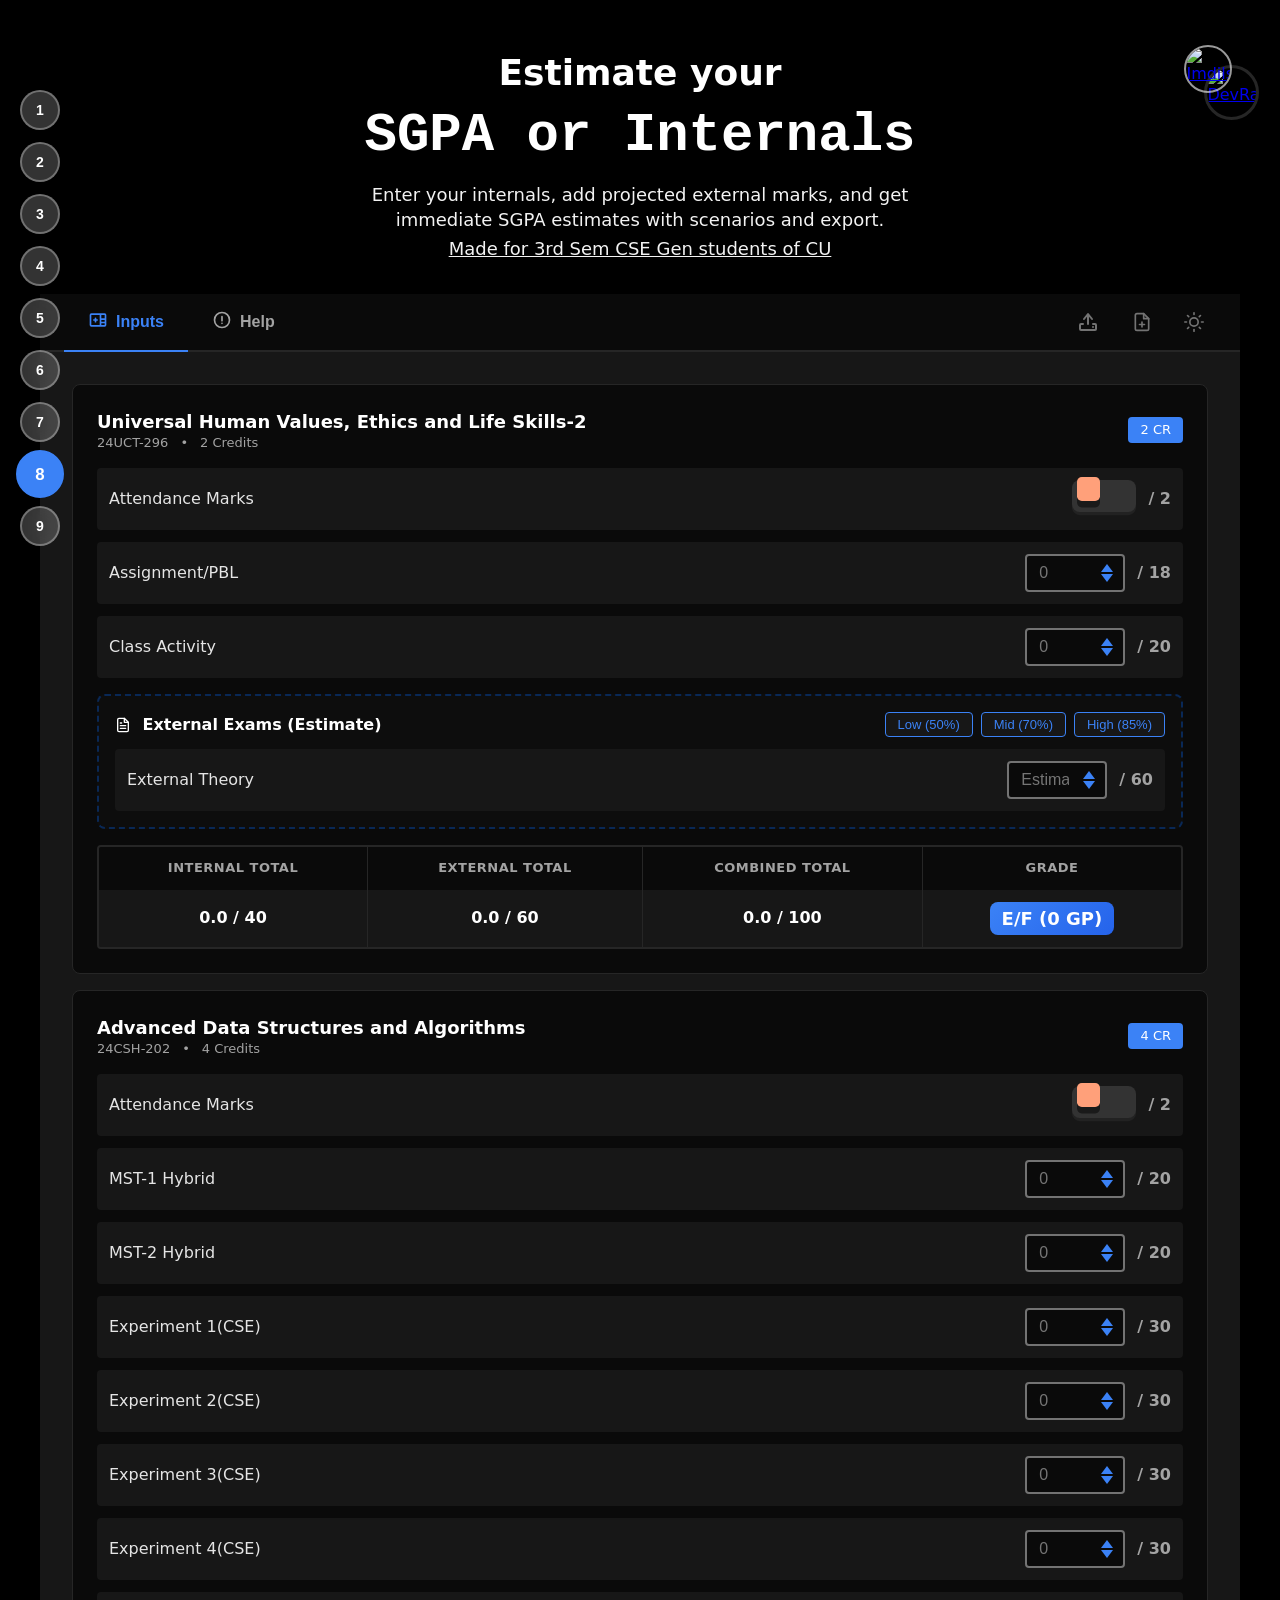
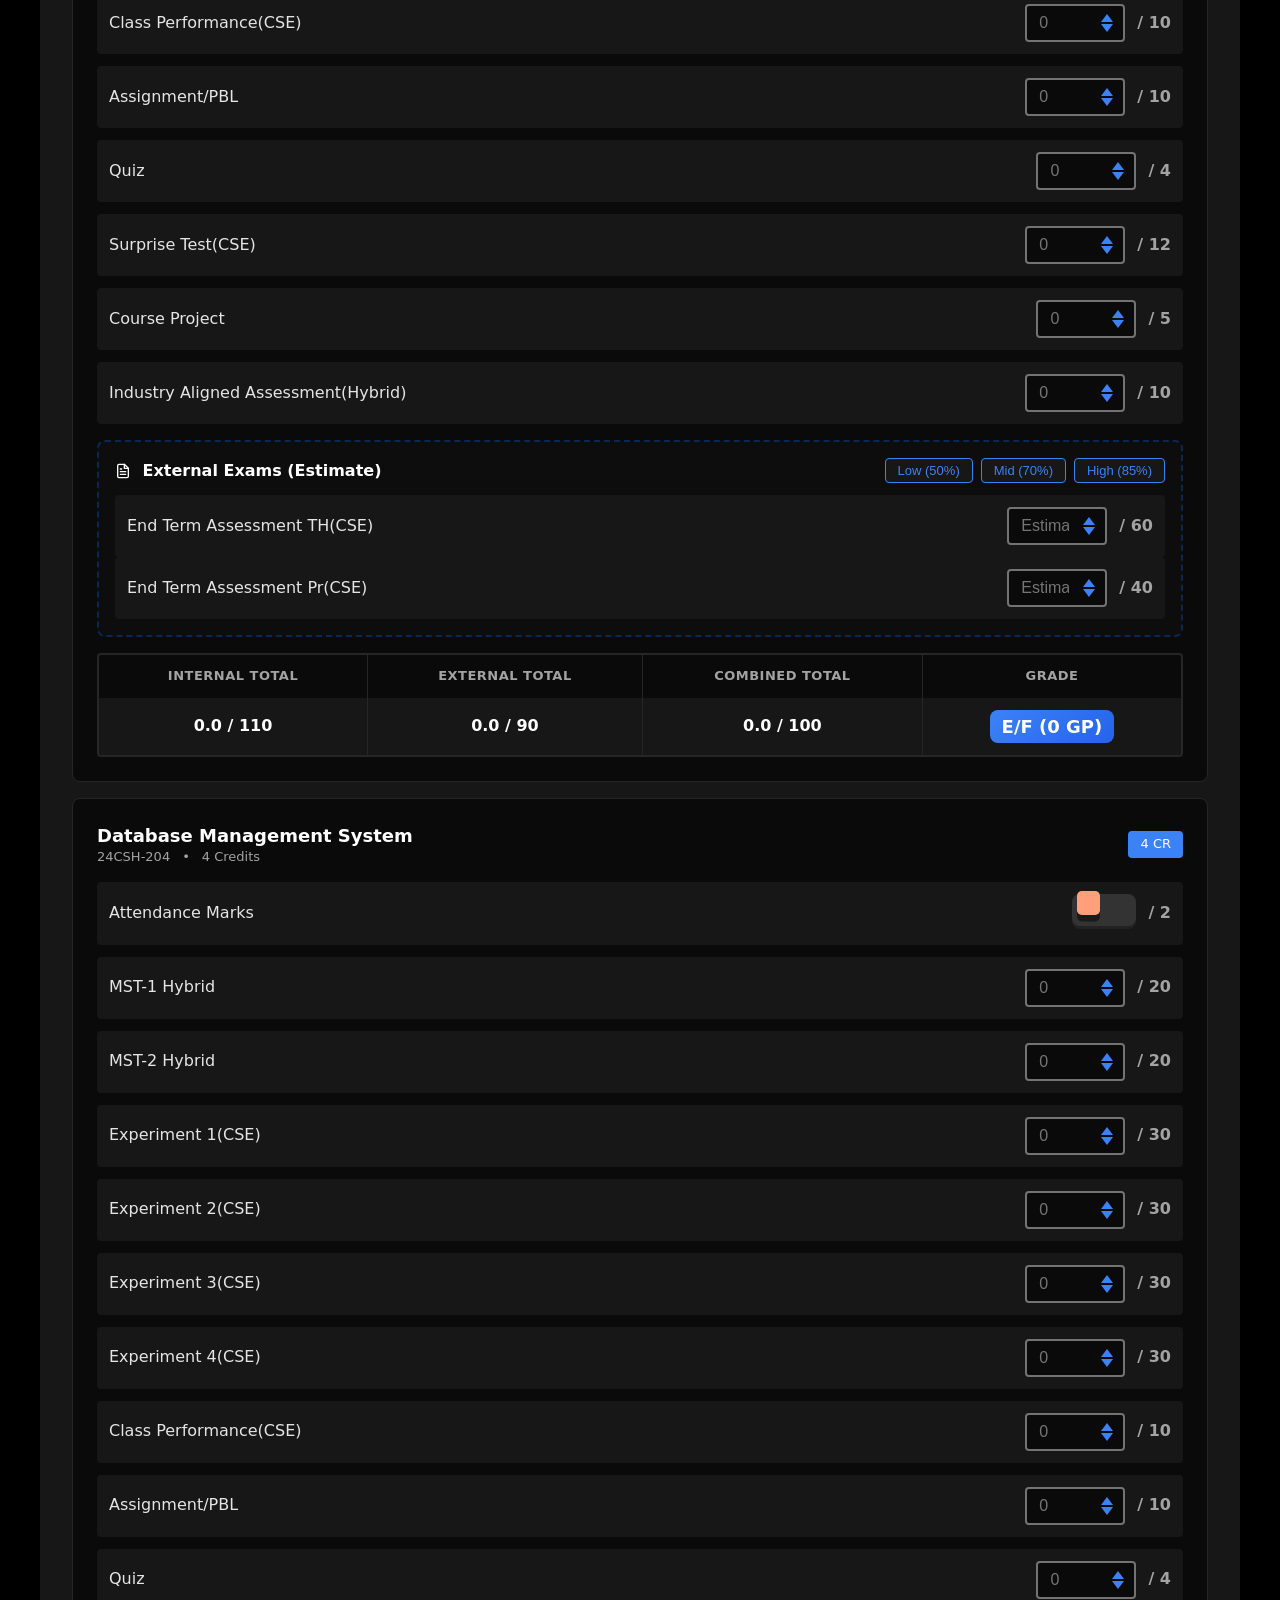
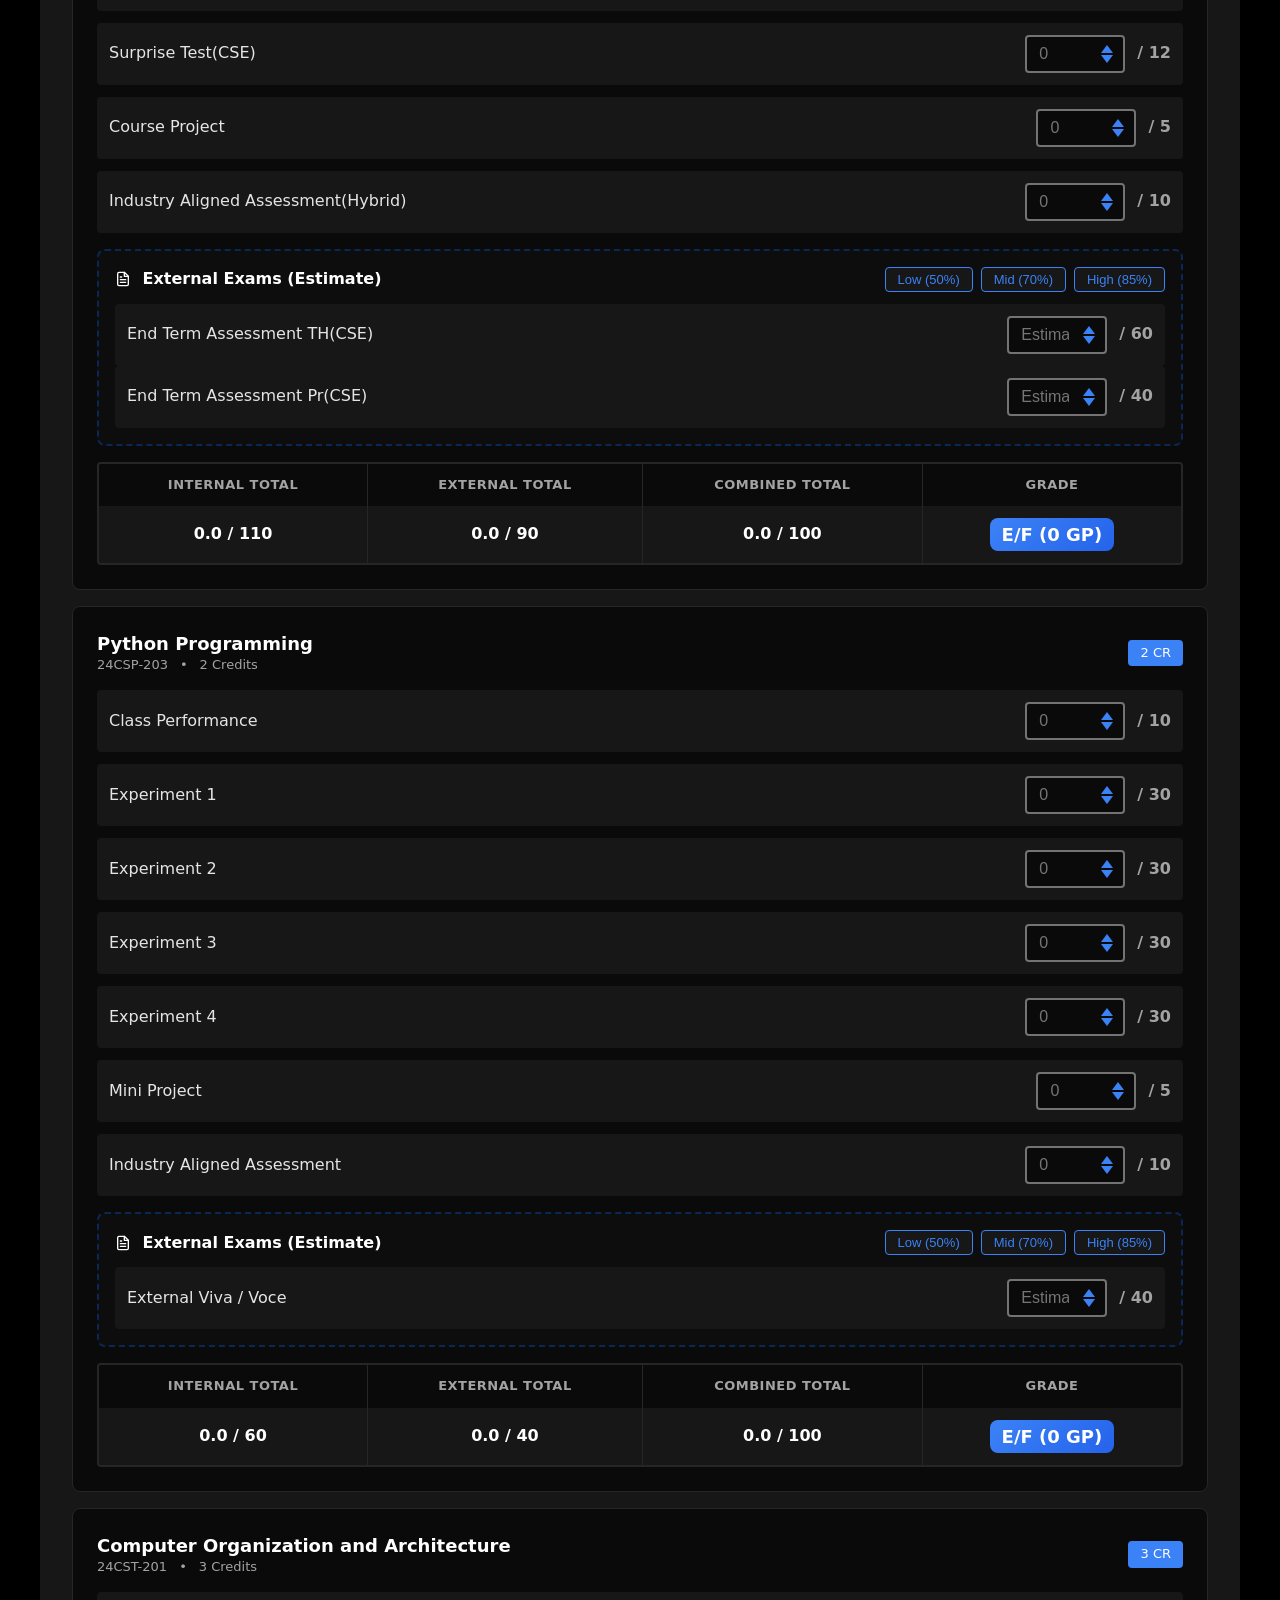
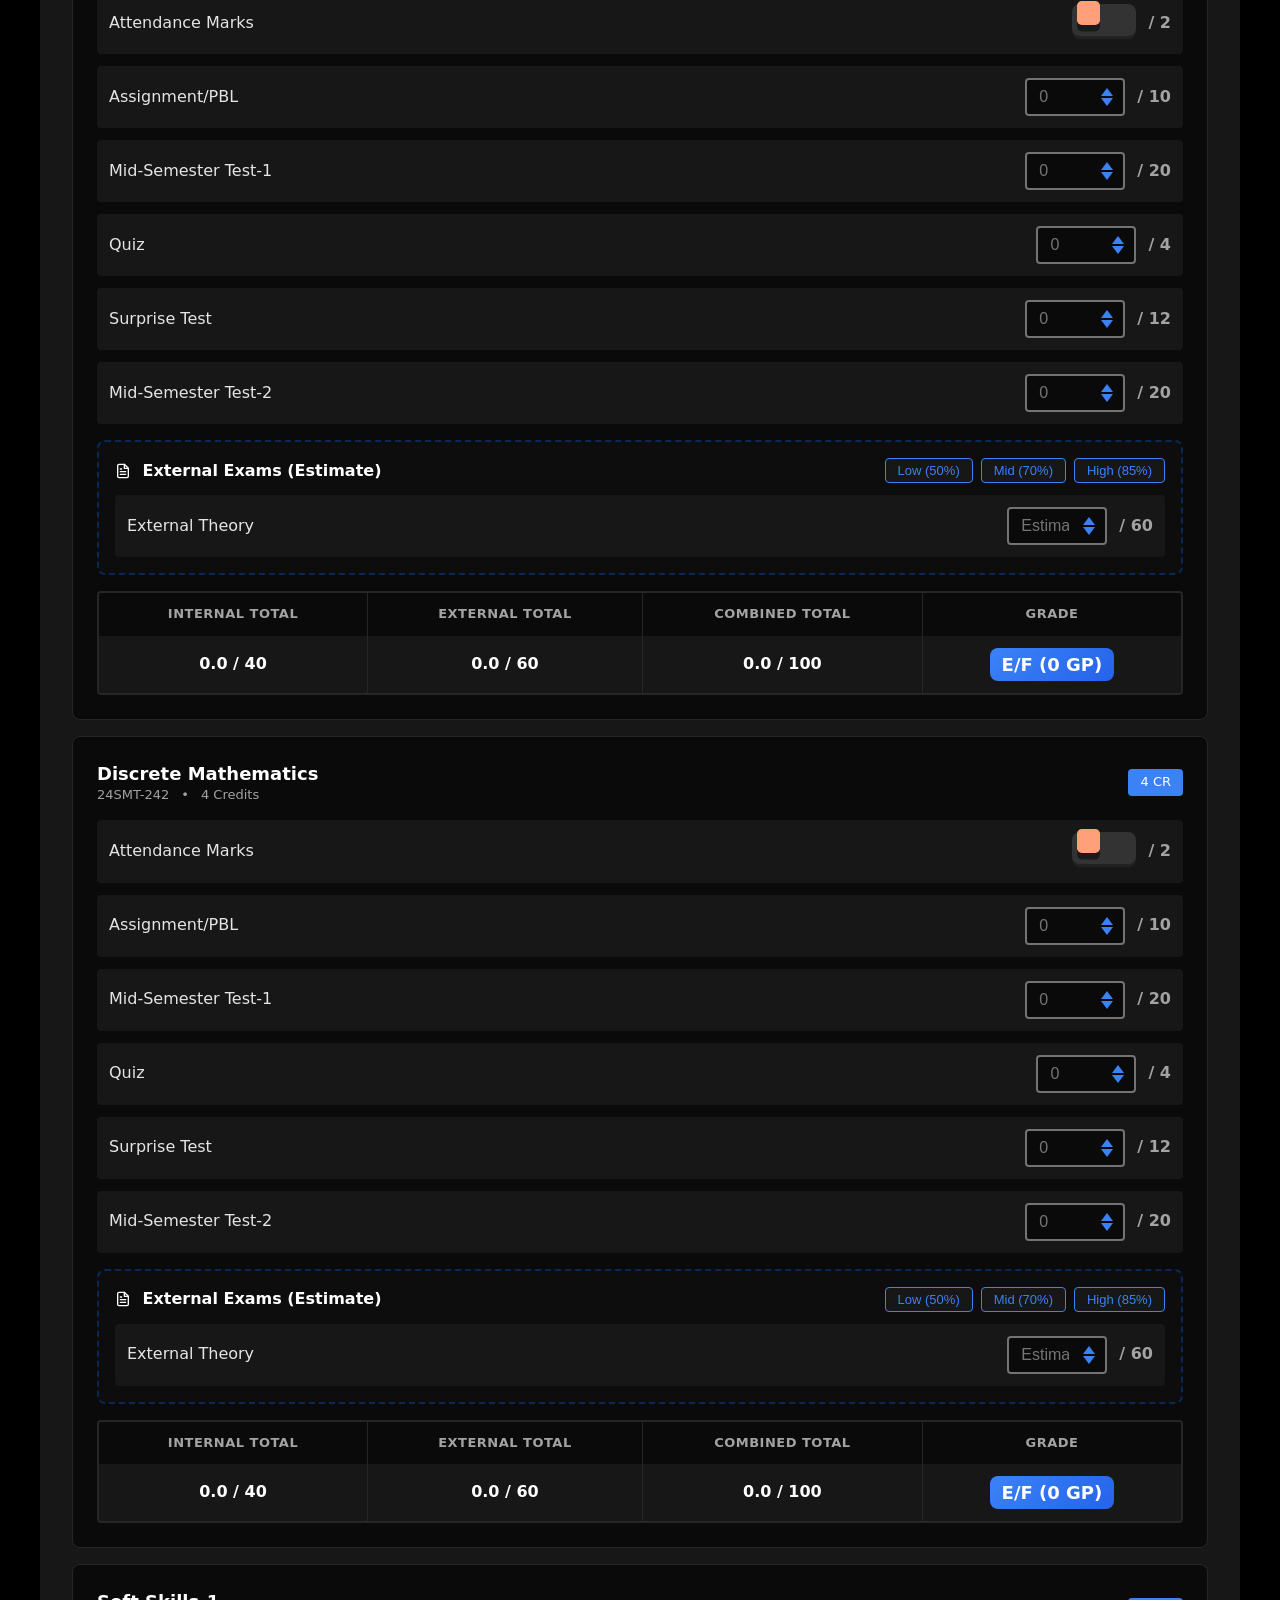
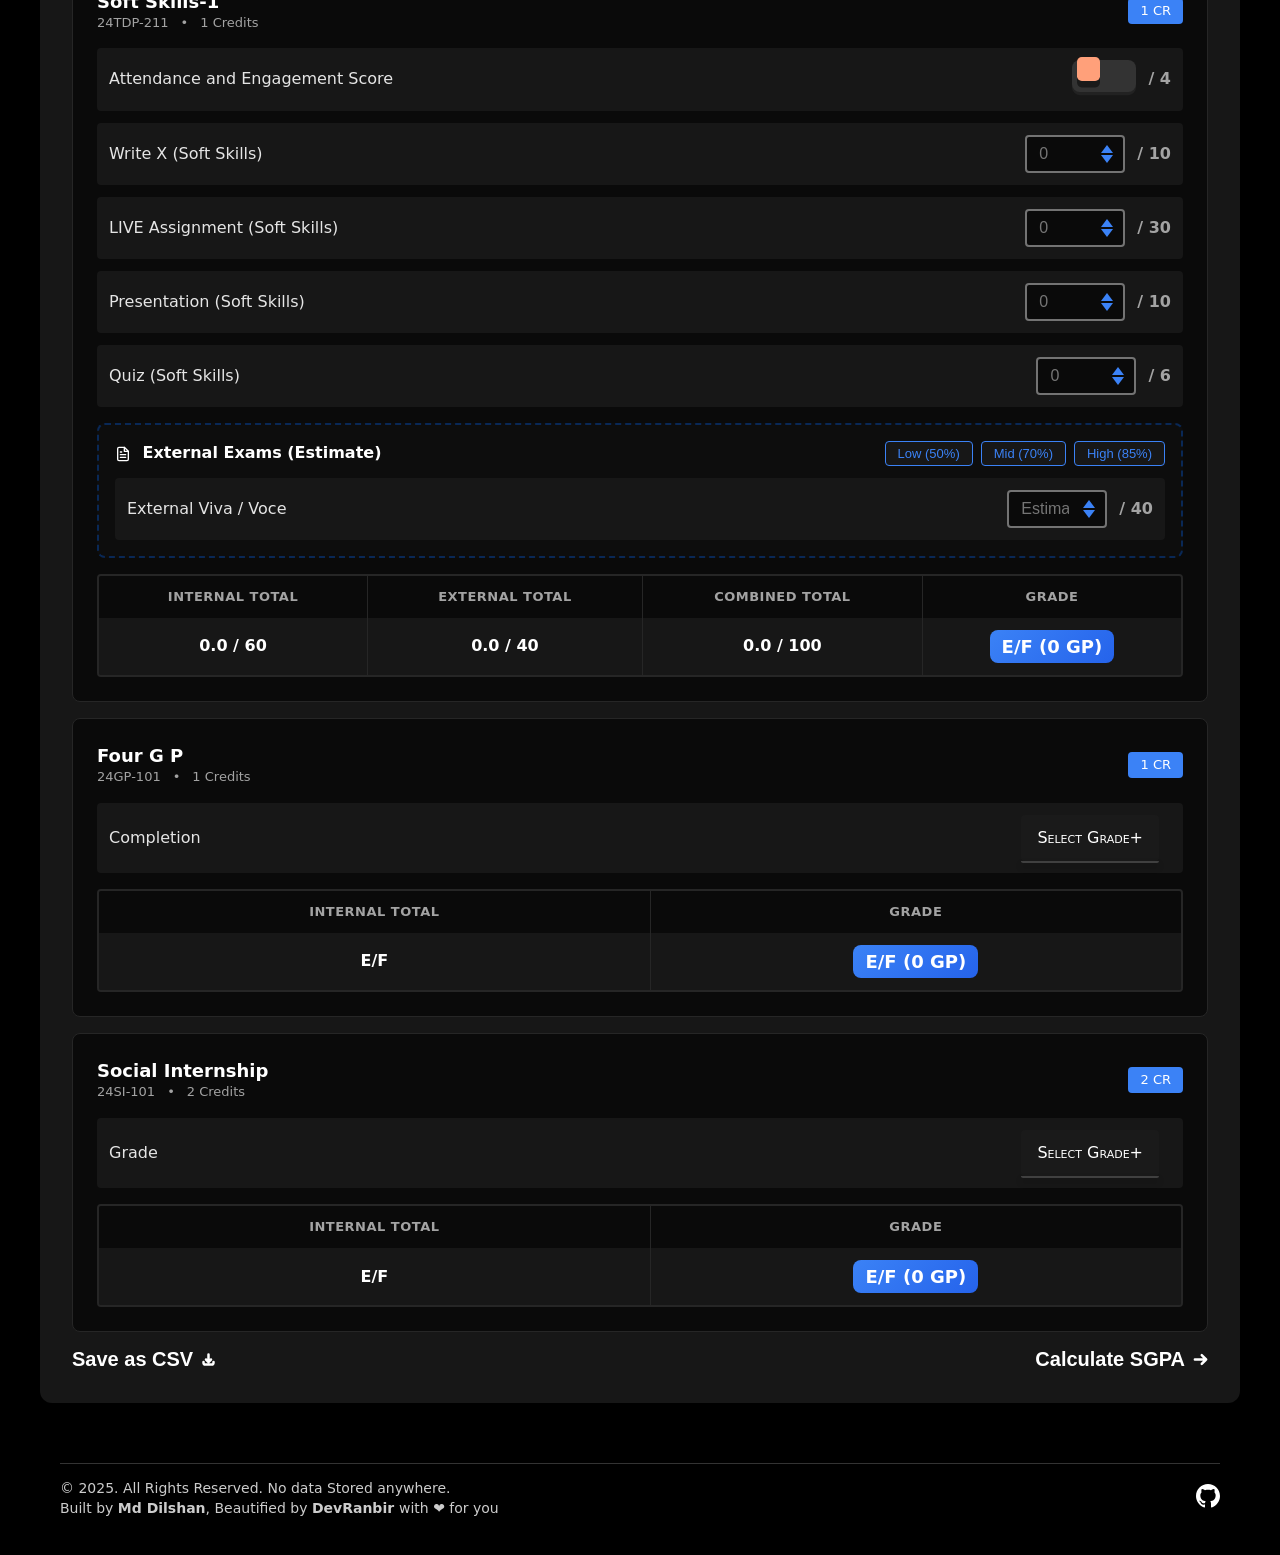
==== commit 86f82c46: "Refactor SGPA Estimator: Update title, enhance dropdown for Social Internship, and revise grading cr" ====
--- a/index.html
+++ b/index.html
@@ -1 +1,343 @@
-<!DOCTYPE html><html lang="en"><head><meta charset="UTF-8"><meta name="viewport" content="width=device-width, initial-scale=1.0"><link rel="icon" type="image/png" href="favicon.png" /><meta property="og:title" content="Internal Marks Calculator" /><meta property="og:description" content="Calculate Internal marks and Grade easily." /><meta property="og:type" content="website" /><meta property="og:url" content="https://imdilshan.github.io/Internal-Marks-Calculator/" /><meta property="og:image" content="https://imdilshan.github.io/Internal-Marks-Calculator/preview1.jpg" /><meta property="og:image:width" content="1200" /><meta property="og:image:height" content="630" /><meta name="twitter:card" content="summary_large_image" /><meta name="twitter:title" content="Internal Marks Calculator" /><meta name="twitter:description" content="Calculate Internal marks and Grade easily." /><meta name="twitter:image" content="https://imdilshan.github.io/Internal-Marks-Calculator/preview1.jpg" /><title>SGPA Estimator - CS201</title><meta name="description" content="Estimate your SGPA with internal marks and projected external scores"><script src="https://cdn.jsdelivr.net/npm/canvas-confetti@1.9.2/dist/confetti.browser.min.js"></script><style> :root { --color-primary: #0066FF; --color-primary-700: #0047C1; --color-primary-100: #EAF2FF; --color-accent: #00C2A8; --color-accent-700: #00997A; --neutral-900: #0F1724; --neutral-700: #374151; --neutral-500: #6B7280; --neutral-400: #9CA3AF; --neutral-200: #E5E7EB; --neutral-100: #F3F4F6; --neutral-50: #FBFDFF; --success: #16A34A; --warning: #F59E0B; --danger: #DC2626; --font-sans: system-ui, -apple-system, "Segoe UI", Roboto, "Helvetica Neue", Arial; --fs-xxl: 36px; --fs-xl: 28px; --fs-lg: 22px; --fs-md: 18px; --fs-sm: 16px; --fs-xs: 13px; --leading-regular: 1.4; --space-1: 4px; --space-2: 8px; --space-3: 12px; --space-4: 16px; --space-5: 24px; --space-6: 32px; --radius-sm: 4px; --radius-md: 8px; --radius-lg: 12px; --shadow-1: 0 4px 10px rgba(15, 23, 36, 0.06); --shadow-2: 0 8px 30px rgba(15, 23, 36, 0.08); } [data-theme="dark"] { --color-primary: #3B82F6; --color-primary-700: #2563EB; --color-primary-100: #0a0a0a; --color-accent: #3B82F6; --color-accent-700: #2563EB; --neutral-900: #FFFFFF; --neutral-700: #E5E5E5; --neutral-500: #A3A3A3; --neutral-400: #737373; --neutral-200: #262626; --neutral-100: #171717; --neutral-50: #0a0a0a; --success: #22C55E; --warning: #F59E0B; --danger: #EF4444; --shadow-1: 0 4px 10px rgba(0, 0, 0, 0.5); --shadow-2: 0 8px 30px rgba(0, 0, 0, 0.8); } * { margin: 0; padding: 0; box-sizing: border-box; } ::-webkit-scrollbar { width: 12px; } ::-webkit-scrollbar-track { background: var(--neutral-100); border-radius: var(--radius-lg); transition: background-color 800ms ease 400ms; } ::-webkit-scrollbar-thumb { background: linear-gradient(135deg, var(--color-primary), var(--color-primary-700)); border-radius: var(--radius-lg); border: 2px solid var(--neutral-100); transition: background 800ms ease 400ms, border-color 800ms ease 400ms; } ::-webkit-scrollbar-thumb:hover { background: linear-gradient(135deg, var(--color-primary-700), var(--color-primary)); transition: background 200ms ease; } [data-theme="dark"] ::-webkit-scrollbar-track { background: var(--neutral-200); } [data-theme="dark"] ::-webkit-scrollbar-thumb { background: linear-gradient(135deg, var(--color-primary), var(--color-accent)); border: 2px solid var(--neutral-200); } [data-theme="dark"] ::-webkit-scrollbar-thumb:hover { background: linear-gradient(135deg, var(--color-accent), var(--color-primary)); } html { scrollbar-width: auto; scrollbar-color: var(--color-primary) var(--neutral-100); transition: scrollbar-color 800ms ease 400ms; } [data-theme="dark"] html { scrollbar-color: var(--color-primary) var(--neutral-200); } body { font-family: var(--font-sans); background: linear-gradient(135deg, var(--color-primary) 0%, var(--color-primary-700) 100%); color: var(--neutral-900); line-height: var(--leading-regular); min-height: 100vh; padding: var(--space-4); transition: background 300ms ease; } [data-theme="dark"] body { background: #000000; } .header { text-align: center; color: white; padding: var(--space-6) 0; max-width: 1200px; margin: 0 auto; position: relative; } .dev-profiles { position: absolute; top: 5%; right: 2%; z-index: 10; } .profile-stack { position: relative; width: 70px; height: 70px; } .profile-item { position: absolute; transition: transform 0.3s ease, box-shadow 0.3s ease; } .profile-item:first-child { top: 0; left: 0; z-index: 2; } .profile-item:last-child { top: 20px; left: 20px; z-index: 1; } .profile-img { width: 55px; height: 55px; border-radius: 50%; border: 3px solid white; transition: all 0.3s ease; cursor: pointer; display: block; } .profile-img.primary { box-shadow: 0 4px 12px rgba(0, 0, 0, 0.3); } .profile-img.secondary { width: 48px; height: 48px; border: 2px solid rgba(255, 255, 255, 0.8); box-shadow: 0 2px 8px rgba(0, 0, 0, 0.2); } .profile-item:hover .profile-img { transform: scale(1.1); box-shadow: 0 8px 25px rgba(0, 0, 0, 0.4); } .profile-item:hover { z-index: 5 !important; } .profile-item::before { content: attr(data-tooltip); position: absolute; bottom: -40px; left: 50%; transform: translateX(-50%); background: rgba(0, 0, 0, 0.9); color: white; padding: 8px 14px; border-radius: 8px; font-size: 13px; font-weight: 500; white-space: nowrap; opacity: 0; visibility: hidden; transition: all 0.3s ease; pointer-events: none; } .profile-item:hover::before { opacity: 1; visibility: visible; } [data-theme="dark"] .profile-img { border-color: var(--neutral-200); } [data-theme="dark"] .profile-img.secondary { border-color: rgba(255, 255, 255, 0.6); } [data-theme="dark"] .profile-item::before { background: rgba(255, 255, 255, 0.95); color: #333; } @media (max-width: 768px) { .dev-profiles { top: var(--space-2); right: var(--space-2); } .profile-stack { width: 60px; height: 60px; } .profile-img { width: 48px; height: 48px; } .profile-img.secondary { width: 42px; height: 42px; } .profile-item:last-child { top: 15px; left: 15px; } } .header h1 { font-size: var(--fs-xxl); font-weight: 700; margin-bottom: var(--space-2); } .header p { font-size: var(--fs-md); opacity: 0.95; max-width: 600px; margin: 0 auto; } .container { max-width: 1200px; margin: 0 auto; background: white; border-radius: var(--radius-lg); box-shadow: var(--shadow-2); overflow: hidden; transition: background 300ms ease; } [data-theme="dark"] .container { background: var(--neutral-100); } .page-loader { position: fixed; top: 0; left: 0; width: 100%; height: 100%; background: #000; display: flex; align-items: center; justify-content: center; z-index: 9999; transition: opacity 0.5s ease, visibility 0.5s ease; } .page-loader.hidden { opacity: 0; visibility: hidden; } .loader { --dim: 3rem; width: var(--dim); height: var(--dim); position: relative; animation: spin988 2s linear infinite; } .loader .circle { --color: #3B82F6; --dim: 1.2rem; width: var(--dim); height: var(--dim); background-color: var(--color); border-radius: 50%; position: absolute; } .loader .circle:nth-child(1) { top: 0; left: 0; } .loader .circle:nth-child(2) { top: 0; right: 0; } .loader .circle:nth-child(3) { bottom: 0; left: 0; } .loader .circle:nth-child(4) { bottom: 0; right: 0; } @keyframes spin988 { 0% { transform: scale(1) rotate(0); } 20%, 25% { transform: scale(1.3) rotate(90deg); } 45%, 50% { transform: scale(1) rotate(180deg); } 70%, 75% { transform: scale(1.3) rotate(270deg); } 95%, 100% { transform: scale(1) rotate(360deg); } } .subject-nav { display: flex; gap: 12px; z-index: 999; } .subject-nav-desktop { position: fixed; left: 20px; top: 10vh; flex-direction: column; } .subject-nav-mobile { flex-direction: row; flex-wrap: wrap; justify-content: center; margin-top: var(--space-4); display: none; } @media (min-width: 1025px) { .subject-nav-desktop { display: flex; } .subject-nav-mobile { display: none !important; } } @media (max-width: 1024px) { .subject-nav-desktop { display: none !important; } .subject-nav-mobile { display: flex; } } .subject-nav-btn { width: 40px; height: 40px; border-radius: 50%; background: rgba(255, 255, 255, 0.2); border: 2px solid rgba(255, 255, 255, 0.3); color: white; font-weight: 700; font-size: 14px; cursor: pointer; display: flex; align-items: center; justify-content: center; transition: all 200ms ease; backdrop-filter: blur(10px); position: relative; } .subject-nav-btn .nav-number { position: relative; z-index: 1; } .subject-nav-btn .nav-tick { position: absolute; top: -2px; right: -2px; width: 16px; height: 16px; background: #22C55E; border-radius: 50%; padding: 2px; stroke: white; box-shadow: 0 2px 6px rgba(34, 197, 94, 0.4); } .subject-nav-btn .nav-big-tick { color: #ffffff; filter: drop-shadow(0 0 6px rgba(34, 197, 94, 0.4)); animation: tickPop 0.3s ease-out; } @keyframes tickPop { 0% { transform: scale(0); } 50% { transform: scale(1.2); } 100% { transform: scale(1); } } .subject-nav-btn.complete { border-color: #22C55E; background: rgba(34, 197, 94, 0.15); } .subject-nav-btn.full-complete { background: rgba(34, 197, 94, 0.25); box-shadow: 0 0 15px rgba(34, 197, 94, 0.3); } .subject-nav-btn:hover { transform: scale(1.15); background: rgba(255, 255, 255, 0.4); box-shadow: 0 4px 12px rgba(0, 0, 0, 0.2); } .subject-nav-btn.active { background: var(--color-accent); border-color: var(--color-accent); transform: scale(1.2); } .subject-nav-desktop .subject-nav-btn::after { content: attr(data-tooltip); position: absolute; left: 60px; background: rgba(0, 0, 0, 0.9); color: white; padding: 8px 12px; border-radius: 6px; font-size: 13px; font-weight: 600; white-space: nowrap; opacity: 0; pointer-events: none; transition: opacity 200ms ease; z-index: 1000; box-shadow: 0 4px 12px rgba(0, 0, 0, 0.3); } [data-theme="dark"] .subject-nav-desktop .subject-nav-btn::after { background: rgba(255, 255, 255, 0.95); color: #000; } .subject-nav-desktop .subject-nav-btn:hover::after { opacity: 1; } .subject-nav-desktop .subject-nav-btn::before { content: ''; position: absolute; left: 52px; width: 0; height: 0; border-top: 6px solid transparent; border-bottom: 6px solid transparent; border-right: 6px solid rgba(0, 0, 0, 0.9); opacity: 0; pointer-events: none; transition: opacity 200ms ease; z-index: 1000; } [data-theme="dark"] .subject-nav-desktop .subject-nav-btn::before { border-right-color: rgba(255, 255, 255, 0.95); } .subject-nav-desktop .subject-nav-btn:hover::before { opacity: 1; } .help-nav-btn { width: 45px; height: 45px; font-size: 13px; font-weight: 600; } .help-nav-btn::after { content: attr(data-tooltip); left: 65px; min-width: 120px; } .help-nav-btn::before { left: 57px; } @media (max-width: 768px) { .subject-nav { left: 10px; top: 15vh; gap: 8px; } .subject-nav-btn { width: 32px; height: 32px; font-size: 12px; } .help-nav-btn { width: 36px; height: 36px; font-size: 11px; } } .tabs { border-bottom: 2px solid var(--neutral-200); background: var(--neutral-50); display: flex; justify-content: space-between; align-items: center; } [data-theme="dark"] .tabs { background: #0a0a0a; border-bottom-color: var(--neutral-200); } .tab-list { display: flex; list-style: none; padding: 0 var(--space-5); } .tab-actions { display: flex; gap: var(--space-2); padding: 0 var(--space-5); } .action-icon-btn { padding: var(--space-3); background: none; border: 1px solid var(--neutral-300); border-radius: 8px; color: var(--neutral-600); cursor: pointer; transition: all 200ms; display: flex; align-items: center; justify-content: center; } .action-icon-btn:hover { background: var(--neutral-100); border-color: var(--color-primary); color: var(--color-primary); transform: translateY(-2px); } [data-theme="dark"] .action-icon-btn { border-color: var(--neutral-700); color: var(--neutral-400); } [data-theme="dark"] .action-icon-btn:hover { background: rgba(255, 255, 255, 0.05); border-color: var(--color-primary); color: var(--color-primary); } #excel-download-btn { display: none; } .tab { padding: var(--space-4) var(--space-5); background: none; border: none; font-size: var(--fs-sm); font-weight: 600; color: var(--neutral-500); cursor: pointer; position: relative; transition: color 200ms; display: flex; align-items: center; gap: var(--space-2); } .tab:hover { color: var(--neutral-900); } .tab:focus-visible { outline: 3px solid rgba(0, 102, 255, 0.16); outline-offset: -3px; } .tab[aria-selected="true"] { color: var(--color-primary); } .tab[aria-selected="true"]::after { content: ''; position: absolute; bottom: -2px; left: 0; right: 0; height: 2px; background: var(--color-primary); } .tab-icon svg { width: 20px !important; height: 20px !important; stroke: currentColor; transition: all 200ms; } .tab-text { display: inline; line-height: 1; } #tab-results { display: none; padding-left: var(--space-3); padding-right: var(--space-3); } #tab-results.show-tab { display: block; } .tab-panel { padding: var(--space-6); animation: fadeIn 300ms ease; } .tab-panel[hidden] { display: none; } @keyframes fadeIn { from { opacity: 0; transform: translateY(8px); } to { opacity: 1; transform: translateY(0); } } @media (prefers-reduced-motion: reduce) { .tab-panel { animation: none; } } .subject-card { background: var(--neutral-50); border: 1px solid var(--neutral-200); border-radius: var(--radius-md); padding: var(--space-5); margin-bottom: var(--space-4); transition: box-shadow 200ms; } [data-theme="dark"] .subject-card { background: #0a0a0a; border-color: var(--neutral-200); } .subject-card:hover { box-shadow: var(--shadow-1); } .subject-header { display: flex; justify-content: space-between; align-items: center; margin-bottom: var(--space-4); flex-wrap: wrap; gap: var(--space-3); } .subject-name { font-size: var(--fs-md); font-weight: 600; color: var(--neutral-900); } .subject-meta { display: flex; gap: var(--space-3); font-size: var(--fs-xs); color: var(--neutral-500); } .badge { background: var(--color-primary); color: white; padding: var(--space-1) var(--space-3); border-radius: var(--radius-sm); font-size: var(--fs-xs); font-weight: 500; } .components-grid { display: grid; gap: var(--space-3); } .component-name { font-size: var(--fs-sm); color: var(--neutral-700); } .component-max { font-size: var(--fs-sm); color: var(--neutral-500); font-weight: 600; white-space: nowrap; } input[type="number"] { width: 100px; max-width: 100px; padding: var(--space-2) var(--space-3); border: 2px solid var(--neutral-200); border-radius: var(--radius-sm); font-size: var(--fs-sm); transition: all 200ms; background: white; color: var(--neutral-900); } input[type="number"]::-webkit-inner-spin-button, input[type="number"]::-webkit-outer-spin-button { -webkit-appearance: none; margin: 0; } input[type="number"] { -moz-appearance: textfield; appearance: textfield; } .component-row { display: grid; grid-template-columns: 2fr auto auto; gap: var(--space-3); align-items: center; padding: var(--space-3); background: white; border-radius: var(--radius-sm); position: relative; } [data-theme="dark"] .component-row { background: var(--neutral-100); } input[type="number"] { position: relative; padding-right: 36px; width: 100px; max-width: 100px; } input[type="number"] { background-image: url('data:image/svg+xml;utf8,<svg xmlns="http://www.w3.org/2000/svg" width="12" height="8" viewBox="0 0 12 8"><path fill="%230066FF" d="M6 0l6 8H0z"/></svg>'), url('data:image/svg+xml;utf8,<svg xmlns="http://www.w3.org/2000/svg" width="12" height="8" viewBox="0 0 12 8"><path fill="%230066FF" d="M6 8L0 0h12z"/></svg>'); background-position: calc(100% - 10px) 8px, calc(100% - 10px) calc(100% - 8px); background-size: 12px 8px, 12px 8px; background-repeat: no-repeat; } [data-theme="dark"] input[type="number"] { background-color: var(--neutral-50); border-color: var(--neutral-400); color: var(--neutral-900); background-image: url('data:image/svg+xml;utf8,<svg xmlns="http://www.w3.org/2000/svg" width="12" height="8" viewBox="0 0 12 8"><path fill="%233B82F6" d="M6 0l6 8H0z"/></svg>'), url('data:image/svg+xml;utf8,<svg xmlns="http://www.w3.org/2000/svg" width="12" height="8" viewBox="0 0 12 8"><path fill="%233B82F6" d="M6 8L0 0h12z"/></svg>'); background-position: calc(100% - 10px) 8px, calc(100% - 10px) calc(100% - 8px); background-size: 12px 8px, 12px 8px; background-repeat: no-repeat; } input[type="number"]:hover { background-image: url('data:image/svg+xml;utf8,<svg xmlns="http://www.w3.org/2000/svg" width="12" height="8" viewBox="0 0 12 8"><path fill="%2300C2A8" d="M6 0l6 8H0z"/></svg>'), url('data:image/svg+xml;utf8,<svg xmlns="http://www.w3.org/2000/svg" width="12" height="8" viewBox="0 0 12 8"><path fill="%2300C2A8" d="M6 8L0 0h12z"/></svg>'); } [data-theme="dark"] input[type="number"]:hover { background-image: url('data:image/svg+xml;utf8,<svg xmlns="http://www.w3.org/2000/svg" width="12" height="8" viewBox="0 0 12 8"><path fill="%2314B8A6" d="M6 0l6 8H0z"/></svg>'), url('data:image/svg+xml;utf8,<svg xmlns="http://www.w3.org/2000/svg" width="12" height="8" viewBox="0 0 12 8"><path fill="%2314B8A6" d="M6 8L0 0h12z"/></svg>'); } input[type="number"]:focus { outline: none; border-color: var(--color-primary); box-shadow: 0 0 0 3px rgba(0, 102, 255, 0.1); } [data-theme="dark"] input[type="number"]:focus { box-shadow: 0 0 0 3px rgba(59, 130, 246, 0.2); } input[type="number"].error { border-color: var(--danger); background-color: rgba(220, 38, 38, 0.05); background-image: url('data:image/svg+xml;utf8,<svg xmlns="http://www.w3.org/2000/svg" width="12" height="8" viewBox="0 0 12 8"><path fill="%23DC2626" d="M6 0l6 8H0z"/></svg>'), url('data:image/svg+xml;utf8,<svg xmlns="http://www.w3.org/2000/svg" width="12" height="8" viewBox="0 0 12 8"><path fill="%23DC2626" d="M6 8L0 0h12z"/></svg>'); } [data-theme="dark"] input[type="number"].error { background-color: rgba(239, 68, 68, 0.1); background-image: url('data:image/svg+xml;utf8,<svg xmlns="http://www.w3.org/2000/svg" width="12" height="8" viewBox="0 0 12 8"><path fill="%23EF4444" d="M6 0l6 8H0z"/></svg>'), url('data:image/svg+xml;utf8,<svg xmlns="http://www.w3.org/2000/svg" width="12" height="8" viewBox="0 0 12 8"><path fill="%23EF4444" d="M6 8L0 0h12z"/></svg>'); } .checkbox-wrapper-63 input[type="checkbox"] { visibility: hidden; display: none; } .checkbox-wrapper-63 *, .checkbox-wrapper-63 ::after, .checkbox-wrapper-63 ::before { box-sizing: border-box; } .checkbox-wrapper-63 .switch { font-size: 1rem; position: relative; display: inline-block; width: 4em; height: 2em; } .checkbox-wrapper-63 .slider { position: absolute; cursor: pointer; inset: 0; background-color: #eee; transition: 0.4s; border-radius: 0.5em; box-shadow: 0 0.2em #dfd9d9; } .checkbox-wrapper-63 .slider:before { position: absolute; content: ""; height: 1.5em; width: 1.4em; border-radius: 0.3em; left: 0.3em; bottom: 0.7em; background-color: lightsalmon; transition: 0.4s; box-shadow: 0 0.4em #bcb4b4; } .checkbox-wrapper-63 .slider:hover::before { box-shadow: 0 0.2em #bcb4b4; bottom: 0.5em; } .checkbox-wrapper-63 input:checked + .slider::before { transform: translateX(2em); background: lightgreen; } [data-theme="dark"] .checkbox-wrapper-63 .slider { background-color: #333; box-shadow: 0 0.2em #222; } [data-theme="dark"] .checkbox-wrapper-63 .slider:before { box-shadow: 0 0.4em #1a1a1a; } [data-theme="dark"] .checkbox-wrapper-63 .slider:hover::before { box-shadow: 0 0.2em #1a1a1a; } .external-section { margin-top: var(--space-4); padding: var(--space-4); background: var(--color-primary-100); border-radius: var(--radius-md); border: 2px dashed rgba(0, 102, 255, 0.3); } [data-theme="dark"] .external-section { background: #0d0d0d; } .external-header { display: flex; justify-content: space-between; align-items: center; margin-bottom: var(--space-3); flex-wrap: wrap; gap: var(--space-3); } .external-title { font-size: var(--fs-sm); font-weight: 600; color: var(--neutral-900); } .scenario-buttons { display: flex; gap: var(--space-2); flex-wrap: wrap; } .btn-scenario { padding: var(--space-1) var(--space-3); background: white; border: 1px solid var(--color-primary); border-radius: var(--radius-sm); color: var(--color-primary); font-size: var(--fs-xs); font-weight: 500; cursor: pointer; transition: all 200ms; } [data-theme="dark"] .btn-scenario { background: var(--neutral-100); border-color: var(--color-primary); color: var(--color-primary); } .btn-scenario:hover { background: var(--color-primary); color: white; } .btn-scenario:focus-visible { outline: 3px solid rgba(0, 102, 255, 0.16); } .subject-summary { margin-top: var(--space-4); background: white; border-radius: var(--radius-sm); border: 2px solid var(--neutral-200); overflow: hidden; } [data-theme="dark"] .subject-summary { background: var(--neutral-100); border-color: var(--neutral-200); } .summary-table { width: 100%; border-collapse: collapse; } .summary-table th, .summary-table td { padding: var(--space-3); text-align: center; font-size: var(--fs-sm); border-right: 1px solid var(--neutral-200); } .summary-table th:last-child, .summary-table td:last-child { border-right: none; } .summary-table th { background: var(--neutral-100); font-weight: 600; color: var(--neutral-700); text-transform: uppercase; font-size: var(--fs-xs); letter-spacing: 0.5px; } [data-theme="dark"] .summary-table th { background: var(--neutral-50); color: var(--neutral-500); } .summary-table td { color: var(--neutral-900); font-weight: 600; background: white; } [data-theme="dark"] .summary-table td { background: var(--neutral-100); } .summary-table .grade-cell { background: var(--color-primary-100); } @media (max-width: 768px) { .summary-table { font-size: var(--fs-xs); } .summary-table th, .summary-table td { padding: var(--space-2); } } .grade-pill { display: inline-block; padding: var(--space-1) var(--space-3); background: linear-gradient(135deg, var(--color-primary), var(--color-primary-700)); color: white; border-radius: var(--radius-md); font-weight: 700; font-size: var(--fs-md); } .btn { padding: var(--space-3) var(--space-5); border: none; border-radius: var(--radius-md); font-size: var(--fs-sm); font-weight: 600; cursor: pointer; transition: all 200ms; display: inline-flex; align-items: center; gap: var(--space-2); } .btn:focus-visible { outline: 3px solid rgba(0, 102, 255, 0.16); outline-offset: 2px; } .btn--cta { background: var(--color-accent); color: white; font-size: var(--fs-md); padding: var(--space-4) var(--space-6); } .btn--cta:hover { background: var(--color-accent-700); transform: translateY(-2px); box-shadow: var(--shadow-1); } .btn--secondary { background: white; color: var(--color-primary); border: 2px solid var(--color-primary); } .btn--secondary:hover { background: var(--color-primary-100); } .action-bar { display: flex; gap: var(--space-3); justify-content: space-between; align-items: center; } .action-bar button:last-child { padding: 0; margin: 0; border: none; background: none; cursor: pointer; } .action-bar button:last-child { --primary-color: #111; --hovered-color: #c84747; position: relative; display: flex; font-weight: 600; font-size: 20px; gap: 0.5rem; align-items: center; } .action-bar button:last-child p { margin: 0; position: relative; font-size: 20px; color: var(--primary-color); } .action-bar button:last-child::after { position: absolute; content: ""; width: 0; left: 0; bottom: -7px; background: var(--hovered-color); height: 2px; transition: 0.3s ease-out; } .action-bar button:last-child p::before { position: absolute; width: 0%; inset: 0; color: var(--hovered-color); overflow: hidden; transition: 0.3s ease-out; } .action-bar button:last-child:hover::after { width: 100%; } .action-bar button:last-child:hover p::before { width: 100%; } .action-bar button:last-child:hover svg { transform: translateX(4px); color: var(--hovered-color); } .action-bar button:last-child svg { color: var(--primary-color); transition: 0.2s; position: relative; width: 15px; transition-delay: 0.2s; } [data-theme="dark"] .action-bar button:last-child { --primary-color: #fff; --hovered-color: #ff6b6b; } .action-bar button:first-child { padding: 0; margin: 0; border: none; background: none; cursor: pointer; --primary-color: #111; --hovered-color: #0066FF; position: relative; display: flex; font-weight: 600; font-size: 20px; gap: 0.5rem; align-items: center; } .action-bar button:first-child p { margin: 0; position: relative; font-size: 20px; color: var(--primary-color); } .action-bar button:first-child::after { position: absolute; content: ""; width: 0; left: 0; bottom: -7px; background: var(--hovered-color); height: 2px; transition: 0.3s ease-out; } .action-bar button:first-child p::before { position: absolute; content: ""; width: 0%; inset: 0; color: var(--hovered-color); overflow: hidden; transition: 0.3s ease-out; } .action-bar button:first-child:hover::after { width: 100%; } .action-bar button:first-child:hover p::before { width: 100%; } .action-bar button:first-child:hover svg { transform: translateY(4px); color: var(--hovered-color); } .action-bar button:first-child svg { color: var(--primary-color); transition: 0.2s; position: relative; width: 15px; transition-delay: 0.2s; } [data-theme="dark"] .action-bar button:first-child { --primary-color: #fff; --hovered-color: #3B82F6; } .toast-container { position: fixed; top: 20px; right: 20px; z-index: 10000; display: flex; flex-direction: column; gap: var(--space-2); pointer-events: none; } .toast { background: white; color: var(--neutral-900); padding: var(--space-4) var(--space-5); border-radius: var(--radius-md); box-shadow: 0 10px 40px rgba(0, 0, 0, 0.15); display: flex; align-items: center; gap: var(--space-3); min-width: 300px; max-width: 400px; pointer-events: auto; animation: slideIn 0.3s ease-out; border-left: 4px solid; } .toast.success { border-left-color: #22C55E; } .toast.error { border-left-color: #EF4444; } .toast.warning { border-left-color: #F59E0B; } .toast-icon { flex-shrink: 0; width: 24px; height: 24px; } .toast.success .toast-icon { color: #22C55E; } .toast.error .toast-icon { color: #EF4444; } .toast.warning .toast-icon { color: #F59E0B; } .toast-content { flex: 1; } .toast-title { font-weight: 700; font-size: var(--fs-sm); margin-bottom: var(--space-1); } .toast-message { font-size: var(--fs-xs); color: var(--neutral-500); line-height: 1.4; } .toast-close { background: none; border: none; cursor: pointer; padding: 0; color: var(--neutral-400); transition: color 0.2s; flex-shrink: 0; } .toast-close:hover { color: var(--neutral-700); } [data-theme="dark"] .toast { background: #1a1a1a; color: white; box-shadow: 0 10px 40px rgba(0, 0, 0, 0.4); } [data-theme="dark"] .toast-message { color: var(--neutral-400); } [data-theme="dark"] .toast-close { color: var(--neutral-500); } [data-theme="dark"] .toast-close:hover { color: var(--neutral-300); } @keyframes slideIn { from { transform: translateX(400px); opacity: 0; } to { transform: translateX(0); opacity: 1; } } @keyframes slideOut { from { transform: translateX(0); opacity: 1; } to { transform: translateX(400px); opacity: 0; } } .toast.removing { animation: slideOut 0.3s ease-in forwards; } .results-hero { text-align: center; padding: var(--space-6); background: linear-gradient(135deg, var(--color-primary-100), var(--neutral-50)); border-radius: var(--radius-lg); margin-bottom: var(--space-5); position: relative; overflow: hidden; } .results-hero::before { content: ''; position: absolute; top: -50%; right: -50%; width: 200%; height: 200%; background: radial-gradient(circle, rgba(0, 102, 255, 0.05) 0%, transparent 70%); animation: pulse 4s ease-in-out infinite; } @keyframes pulse { 0%, 100% { transform: scale(1); opacity: 0.5; } 50% { transform: scale(1.1); opacity: 0.8; } } [data-theme="dark"] .results-hero { background: linear-gradient(135deg, #0d0d0d, #0a0a0a); } [data-theme="dark"] .results-hero::before { background: radial-gradient(circle, rgba(59, 130, 246, 0.1) 0%, transparent 70%); } .sgpa-display { font-size: 80px; font-weight: 800; background: linear-gradient(135deg, var(--color-primary), var(--color-primary-700)); -webkit-background-clip: text; -webkit-text-fill-color: transparent; background-clip: text; line-height: 1; margin: var(--space-3) 0; position: relative; z-index: 1; letter-spacing: -0.02em; } .sgpa-label { font-size: var(--fs-md); color: var(--neutral-500); font-weight: 600; text-transform: uppercase; letter-spacing: 1.5px; position: relative; z-index: 1; } .sgpa-grade-badge { display: inline-flex; align-items: center; gap: var(--space-2); padding: var(--space-2) var(--space-4); background: linear-gradient(135deg, var(--color-accent), var(--color-accent-700)); color: white; border-radius: 50px; font-weight: 700; font-size: var(--fs-md); margin-top: var(--space-3); position: relative; z-index: 1; box-shadow: 0 4px 12px rgba(0, 194, 168, 0.3); } .results-grid { display: grid; grid-template-columns: repeat(auto-fit, minmax(200px, 1fr)); gap: var(--space-4); margin-bottom: var(--space-5); } .result-card { background: var(--neutral-50); padding: var(--space-5); border-radius: var(--radius-md); border: 2px solid var(--neutral-200); position: relative; overflow: hidden; transition: all 300ms ease; } .result-card::before { content: ''; position: absolute; top: 0; left: 0; width: 4px; height: 100%; background: linear-gradient(180deg, var(--color-primary), var(--color-accent)); opacity: 0; transition: opacity 300ms ease; } .result-card:hover { transform: translateY(-4px); box-shadow: var(--shadow-2); border-color: var(--color-primary); } .result-card:hover::before { opacity: 1; } [data-theme="dark"] .result-card { background: #0a0a0a; border-color: var(--neutral-200); } .result-label { font-size: var(--fs-xs); color: var(--neutral-500); text-transform: uppercase; letter-spacing: 0.8px; margin-bottom: var(--space-2); font-weight: 600; display: flex; align-items: center; gap: var(--space-2); } .result-value { font-size: var(--fs-xxl); font-weight: 800; color: var(--neutral-900); line-height: 1.2; } .breakdown-section { margin-top: var(--space-5); } .breakdown-header { display: flex; align-items: center; justify-content: space-between; margin-bottom: var(--space-4); flex-wrap: wrap; gap: var(--space-3); } .breakdown-header h3 { color: var(--neutral-900); font-size: var(--fs-lg); font-weight: 700; display: flex; align-items: center; gap: var(--space-2); margin: 0; } .breakdown-list { list-style: none; display: grid; gap: var(--space-3); } .breakdown-item { display: grid; grid-template-columns: auto 1fr auto; align-items: center; gap: var(--space-4); padding: var(--space-4); background: var(--neutral-50); border-radius: var(--radius-md); border: 1px solid var(--neutral-200); transition: all 200ms ease; } .breakdown-item:hover { box-shadow: var(--shadow-1); border-color: var(--color-primary); transform: translateX(4px); } [data-theme="dark"] .breakdown-item { background: #0a0a0a; border-color: var(--neutral-200); } .breakdown-icon { width: 48px; height: 48px; border-radius: var(--radius-md); display: flex; align-items: center; justify-content: center; font-weight: 700; font-size: var(--fs-md); background: linear-gradient(135deg, var(--color-primary-100), var(--neutral-100)); color: var(--color-primary); flex-shrink: 0; } [data-theme="dark"] .breakdown-icon { background: linear-gradient(135deg, #1a1a1a, #0d0d0d); } .breakdown-info { display: flex; flex-direction: column; gap: var(--space-1); min-width: 0; } .breakdown-course { font-weight: 700; color: var(--neutral-900); font-size: var(--fs-sm); white-space: nowrap; overflow: hidden; text-overflow: ellipsis; } .breakdown-code { font-size: var(--fs-xs); color: var(--neutral-500); font-family: monospace; } .breakdown-stats { display: flex; flex-direction: column; align-items: flex-end; gap: var(--space-1); flex-shrink: 0; } .breakdown-calc { font-size: var(--fs-xs); color: var(--neutral-500); font-family: monospace; } .breakdown-grade { display: inline-flex; align-items: center; gap: var(--space-1); padding: var(--space-1) var(--space-3); background: linear-gradient(135deg, var(--color-primary), var(--color-primary-700)); color: white; border-radius: 50px; font-weight: 700; font-size: var(--fs-xs); } .help-content { max-width: 800px; margin: 0 auto; } .help-section { margin-bottom: var(--space-5); } .help-section h3 { font-size: var(--fs-lg); color: var(--neutral-900); margin-bottom: var(--space-3); } .help-section h4 { color: var(--neutral-900); } .help-section p { color: var(--neutral-700); line-height: 1.6; } .formula-box { background: var(--neutral-50); padding: var(--space-4); border-radius: var(--radius-md); border-left: 4px solid var(--color-accent); font-family: monospace; font-size: var(--fs-sm); margin: var(--space-3) 0; } [data-theme="dark"] .formula-box { background: #0a0a0a; border-left-color: var(--color-accent); } @media (max-width: 768px) { .header h1 { font-size: var(--fs-xl); } .component-row { grid-template-columns: 1fr auto auto; gap: var(--space-2); } input[type="number"] { width: 90px; max-width: 90px; } .subject-header { flex-direction: column; align-items: flex-start; } .sgpa-display { font-size: 48px; } } @media (prefers-reduced-motion: reduce) { *, *::before, *::after { animation-duration: 0.01ms !important; animation-iteration-count: 1 !important; transition-duration: 0.01ms !important; } } .sr-only { position: absolute; width: 1px; height: 1px; padding: 0; margin: -1px; overflow: hidden; clip: rect(0, 0, 0, 0); white-space: nowrap; border-width: 0; } @media (max-width: 1024px) { .tab-panel { padding: var(--space-4); } input[type="number"] { background-image: none !important; padding-right: var(--space-2); } .badge { display: none !important; } .tab-text { display: none; } .tab-icon { display: inline-flex; } .tab-icon svg { width: 20px !important; height: 20px !important; } h1 { font-size: var(--fs-md); } h2 { font-size: var(--fs-sm); } .main-content h2, .tab-header h2 { font-size: var(--fs-sm); } .tab-buttons button { font-size: var(--fs-xs); padding: var(--space-2) var(--space-3); } .component-name { font-size: var(--fs-xs); } .component-max { font-size: var(--fs-xs); } input[type="number"] { font-size: var(--fs-xs); padding: var(--space-1) var(--space-2); } .scenario-buttons button { font-size: var(--fs-xs); padding: var(--space-2) var(--space-3); } .external-title { font-size: var(--fs-xs); } .results h3 { font-size: var(--fs-sm); } .result-item { font-size: var(--fs-xs); } .summary-table { table-layout: fixed; } .summary-table th, .summary-table td { font-size: calc(var(--fs-xs) * 0.85); padding: 4px 6px; width: 25%; } .summary-table th { font-size: calc(var(--fs-xs) * 0.75); letter-spacing: 0.3px; } .desktop-text { display: none; } .mobile-text { display: inline; } } @media (min-width: 1025px) { .tab-text { display: inline; } .tab-icon svg { width: 20px !important; height: 20px !important; } .desktop-text { display: inline; } .mobile-text { display: none; } } </style></head><body><div class="page-loader" id="page-loader"><div class="loader"><div class="circle"></div><div class="circle"></div><div class="circle"></div><div class="circle"></div></div></div><div class="subject-nav subject-nav-desktop" id="subject-nav"></div><div class="dev-profiles"><div class="profile-stack"><div class="profile-item" data-tooltip="Imdilshan"><a href="https://github.com/Imdilshan" target="_blank" rel="noopener noreferrer"><img src="https://github.com/Imdilshan.png" alt="Imdilshan" class="profile-img secondary"></a></div><div class="profile-item" data-tooltip="DevRanbir"><a href="https://github.com/DevRanbir" target="_blank" rel="noopener noreferrer"><img src="https://github.com/DevRanbir.png" alt="DevRanbir" class="profile-img primary"></a></div></div></div><header class="header"><h1>Estimate your <br><span style="font-size: 1.5em; font-weight: 900; font-family: 'Lucida Console', 'Courier New', monospace;">SGPA or Internals</span></h1><p>Enter your internals, add projected external marks, and get immediate SGPA estimates with scenarios and export. <br /><u style="margin-top: 4px; display: inline-block;">Made for 3rd Sem CSE Gen students of CU</u></p><div class="subject-nav subject-nav-mobile" id="subject-nav-mobile"></div></header><main class="container"><nav class="tabs"><ul class="tab-list" role="tablist"><li role="presentation"><button class="tab" role="tab" aria-selected="true" aria-controls="panel-inputs" id="tab-inputs" tabindex="0"><span class="tab-icon"><svg aria-hidden="true" xmlns="http://www.w3.org/2000/svg" width="24" height="24" fill="none" viewBox="0 0 24 24"><path stroke="currentColor" stroke-linecap="round" stroke-linejoin="round" stroke-width="2" d="M15 5v14m-8-7h2m0 0h2m-2 0v2m0-2v-2m12 1h-6m6 4h-6M4 19h16c.5523 0 1-.4477 1-1V6c0-.55228-.4477-1-1-1H4c-.55228 0-1 .44772-1 1v12c0 .5523.44772 1 1 1Z"/></svg></span><span class="tab-text">Inputs</span></button></li><li role="presentation"><button class="tab" role="tab" aria-selected="false" aria-controls="panel-results" id="tab-results" tabindex="-1"><span class="tab-icon"><svg aria-hidden="true" xmlns="http://www.w3.org/2000/svg" width="18" height="24" fill="none" viewBox="0 0 24 24"><path stroke="currentColor" stroke-linecap="round" stroke-linejoin="round" stroke-width="2" d="m7.171 12.906-2.153 6.411 2.672-.89 1.568 2.34 1.825-5.183m5.73-2.678 2.154 6.411-2.673-.89-1.568 2.34-1.825-5.183M9.165 4.3c.58.068 1.153-.17 1.515-.628a1.681 1.681 0 0 1 2.64 0 1.68 1.68 0 0 0 1.515.628 1.681 1.681 0 0 1 1.866 1.866c-.068.58.17 1.154.628 1.516a1.681 1.681 0 0 1 0 2.639 1.682 1.682 0 0 0-.628 1.515 1.681 1.681 0 0 1-1.866 1.866 1.681 1.681 0 0 0-1.516.628 1.681 1.681 0 0 1-2.639 0 1.681 1.681 0 0 0-1.515-.628 1.681 1.681 0 0 1-1.867-1.866 1.681 1.681 0 0 0-.627-1.515 1.681 1.681 0 0 1 0-2.64c.458-.361.696-.935.627-1.515A1.681 1.681 0 0 1 9.165 4.3ZM14 9a2 2 0 1 1-4 0 2 2 0 0 1 4 0Z"/></svg></span><span class="tab-text">Result</span></button></li><li role="presentation"><button class="tab" role="tab" aria-selected="false" aria-controls="panel-help" id="tab-help" tabindex="-1"><span class="tab-icon"><svg aria-hidden="true" xmlns="http://www.w3.org/2000/svg" width="24" height="24" fill="none" viewBox="0 0 24 24"><path stroke="currentColor" stroke-linecap="round" stroke-linejoin="round" stroke-width="2" d="M12 13V8m0 8h.01M21 12a9 9 0 1 1-18 0 9 9 0 0 1 18 0Z"/></svg></span><span class="tab-text">Help</span></button></li></ul><div class="tab-actions"><button class="action-icon-btn" onclick="importCSV()" aria-label="Import CSV" title="Import CSV"><svg class="w-6 h-6 text-gray-800 dark:text-white" aria-hidden="true" xmlns="http://www.w3.org/2000/svg" width="24" height="24" fill="none" viewBox="0 0 24 24"><path stroke="currentColor" stroke-linecap="round" stroke-linejoin="round" stroke-width="2" d="M12 5v9m-5 0H5a1 1 0 0 0-1 1v4a1 1 0 0 0 1 1h14a1 1 0 0 0 1-1v-4a1 1 0 0 0-1-1h-2M8 9l4-5 4 5m1 8h.01"/></svg></button><button class="action-icon-btn" onclick="downloadTemplateCSV()" aria-label="Download CSV Template" title="Download CSV Template"><svg width="20" height="20" viewBox="0 0 24 24" fill="none" stroke="currentColor" stroke-width="2" stroke-linecap="round" stroke-linejoin="round"><path d="M14 2H6a2 2 0 0 0-2 2v16a2 2 0 0 0 2 2h12a2 2 0 0 0 2-2V8z"></path><polyline points="14 2 14 8 20 8"></polyline><line x1="12" y1="18" x2="12" y2="12"></line><line x1="9" y1="15" x2="15" y2="15"></line></svg></button><button class="action-icon-btn" onclick="downloadExcel()" id="excel-download-btn" aria-label="Download Excel file" title="Download Excel file (.xlsx)"><svg class="w-6 h-6 text-gray-800 dark:text-white" aria-hidden="true" xmlns="http://www.w3.org/2000/svg" width="24" height="24" fill="currentColor" viewBox="0 0 24 24"><path fill-rule="evenodd" d="M13 11.15V4a1 1 0 1 0-2 0v7.15L8.78 8.374a1 1 0 1 0-1.56 1.25l4 5a1 1 0 0 0 1.56 0l4-5a1 1 0 1 0-1.56-1.25L13 11.15Z" clip-rule="evenodd"/><path fill-rule="evenodd" d="M9.657 15.874 7.358 13H5a2 2 0 0 0-2 2v4a2 2 0 0 0 2 2h14a2 2 0 0 0 2-2v-4a2 2 0 0 0-2-2h-2.358l-2.3 2.874a3 3 0 0 1-4.685 0ZM17 16a1 1 0 1 0 0 2h.01a1 1 0 1 0 0-2H17Z" clip-rule="evenodd"/></svg></button><button class="action-icon-btn" onclick="toggleTheme(event)" aria-label="Toggle dark mode" title="Toggle dark mode"><svg id="theme-icon-light" width="20" height="20" viewBox="0 0 24 24" fill="none" stroke="currentColor" stroke-width="2" stroke-linecap="round" stroke-linejoin="round" style="display: none;"><circle cx="12" cy="12" r="5"></circle><line x1="12" y1="1" x2="12" y2="3"></line><line x1="12" y1="21" x2="12" y2="23"></line><line x1="4.22" y1="4.22" x2="5.64" y2="5.64"></line><line x1="18.36" y1="18.36" x2="19.78" y2="19.78"></line><line x1="1" y1="12" x2="3" y2="12"></line><line x1="21" y1="12" x2="23" y2="12"></line><line x1="4.22" y1="19.78" x2="5.64" y2="18.36"></line><line x1="18.36" y1="5.64" x2="19.78" y2="4.22"></line></svg><svg id="theme-icon-dark" width="20" height="20" viewBox="0 0 24 24" fill="none" stroke="currentColor" stroke-width="2" stroke-linecap="round" stroke-linejoin="round"><path d="M21 12.79A9 9 0 1 1 11.21 3 7 7 0 0 0 21 12.79z"></path></svg></button></div></nav><div id="panel-inputs" role="tabpanel" aria-labelledby="tab-inputs" class="tab-panel"><div id="subjects-container"></div><div class="action-bar"><button onclick="downloadDetailedCSV()"><p>Save as CSV</p><svg xmlns="http://www.w3.org/2000/svg" class="h-6 w-6" fill="none" viewBox="0 0 24 24" stroke="currentColor" stroke-width="4"><path stroke-linecap="round" stroke-linejoin="round" d="M4 16v1a3 3 0 003 3h10a3 3 0 003-3v-1m-4-4l-4 4m0 0l-4-4m4 4V4"></path></svg></button><button onclick="calculateSGPA()"><p>Calculate SGPA</p><svg xmlns="http://www.w3.org/2000/svg" class="h-6 w-6" fill="none" viewBox="0 0 24 24" stroke="currentColor" stroke-width="4"><path stroke-linecap="round" stroke-linejoin="round" d="M14 5l7 7m0 0l-7 7m7-7H3"></path></svg></button></div></div><div class="toast-container" id="toast-container"></div><div id="panel-results" role="tabpanel" aria-labelledby="tab-results" class="tab-panel" hidden><div class="results-hero"><div class="sgpa-label">Your Estimated SGPA</div><div class="sgpa-display" id="sgpa-value">0.00</div><div class="sgpa-grade-badge" id="sgpa-grade-badge" style="display: none;"><svg width="16" height="16" viewBox="0 0 24 24" fill="none" stroke="currentColor" stroke-width="2.5" stroke-linecap="round" stroke-linejoin="round"><path d="M12 2l3.09 6.26L22 9.27l-5 4.87 1.18 6.88L12 17.77l-6.18 3.25L7 14.14 2 9.27l6.91-1.01L12 2z"></path></svg><span id="overall-grade">-</span></div><div role="status" aria-live="polite" class="sr-only" id="sgpa-announcement"></div></div><div class="results-grid"><div class="result-card"><div class="result-label"><svg width="14" height="14" viewBox="0 0 24 24" fill="none" stroke="currentColor" stroke-width="2" stroke-linecap="round" stroke-linejoin="round"><circle cx="12" cy="12" r="10"></circle><polyline points="12 6 12 12 16 14"></polyline></svg> Total Credits </div><div class="result-value" id="total-credits">20</div></div><div class="result-card"><div class="result-label"><svg width="14" height="14" viewBox="0 0 24 24" fill="none" stroke="currentColor" stroke-width="2" stroke-linecap="round" stroke-linejoin="round"><path d="M14 2H6a2 2 0 0 0-2 2v16a2 2 0 0 0 2 2h12a2 2 0 0 0 2-2V8z"></path><polyline points="14 2 14 8 20 8"></polyline><line x1="16" y1="13" x2="8" y2="13"></line><line x1="16" y1="17" x2="8" y2="17"></line></svg> Total Marks </div><div class="result-value" id="total-marks">0</div></div><div class="result-card"><div class="result-label"><svg width="14" height="14" viewBox="0 0 24 24" fill="none" stroke="currentColor" stroke-width="2" stroke-linecap="round" stroke-linejoin="round"><polygon points="12 2 15.09 8.26 22 9.27 17 14.14 18.18 21.02 12 17.77 5.82 21.02 7 14.14 2 9.27 8.91 8.26 12 2"></polygon></svg> Grade Points </div><div class="result-value" id="grade-points">0</div></div></div><div class="breakdown-section"><div class="breakdown-header"><h3><svg width="20" height="20" viewBox="0 0 24 24" fill="none" stroke="currentColor" stroke-width="2" stroke-linecap="round" stroke-linejoin="round"><path d="M4 19.5A2.5 2.5 0 0 1 6.5 17H20"></path><path d="M6.5 2H20v20H6.5A2.5 2.5 0 0 1 4 19.5v-15A2.5 2.5 0 0 1 6.5 2z"></path></svg> Subject-wise Breakdown </h3></div><ul class="breakdown-list" id="breakdown-list"></ul></div><div class="action-bar" style="margin-top: var(--space-4); justify-content: center;"><button onclick="downloadSummaryCSV()"><p>Save as CSV</p><svg xmlns="http://www.w3.org/2000/svg" class="h-6 w-6" fill="none" viewBox="0 0 24 24" stroke="currentColor" stroke-width="4"><path stroke-linecap="round" stroke-linejoin="round" d="M4 16v1a3 3 0 003 3h10a3 3 0 003-3v-1m-4-4l-4 4m0 0l-4-4m4 4V4"></path></svg></button></div></div><div id="panel-help" role="tabpanel" aria-labelledby="tab-help" class="tab-panel" hidden><div class="help-content"><div class="help-section" id="help-sgpa"><h3><svg width="20" height="20" viewBox="0 0 24 24" fill="none" stroke="currentColor" stroke-width="2" stroke-linecap="round" stroke-linejoin="round" style="display: inline-block; vertical-align: middle; margin-right: 8px;"><line x1="18" y1="20" x2="18" y2="10"></line><line x1="12" y1="20" x2="12" y2="4"></line><line x1="6" y1="20" x2="6" y2="14"></line></svg> How SGPA is Calculated </h3><p>SGPA (Semester Grade Point Average) is calculated using the weighted average of grade points across all courses, where each course's contribution depends on its credit value.</p><div class="formula-box"> SGPA = Σ(Grade Point × Credits) / Σ(Credits) </div><p style="margin-top: var(--space-3); font-size: var(--fs-sm); color: var(--neutral-500); font-style: italic;"> Example: If you score 85% (A+ = 9 GP) in a 4-credit subject and 75% (A = 8 GP) in a 3-credit subject:<br> SGPA = (9×4 + 8×3) / (4+3) = 60/7 = 8.57 </p></div><div class="help-section" id="help-grades"><h3><svg width="20" height="20" viewBox="0 0 24 24" fill="none" stroke="currentColor" stroke-width="2" stroke-linecap="round" stroke-linejoin="round" style="display: inline-block; vertical-align: middle; margin-right: 8px;"><path d="M22 10v6M2 10l10-5 10 5-10 5z"></path><path d="M6 12v5c3 3 9 3 12 0v-5"></path></svg> Grade Scale & Grade Points </h3><p style="margin-bottom: var(--space-4);">Your percentage marks are converted to letter grades, and each grade has a corresponding <strong>Grade Point (GP)</strong> that is used to calculate your SGPA.</p><div style="display: grid; grid-template-columns: repeat(auto-fit, minmax(280px, 1fr)); gap: var(--space-3); margin-top: var(--space-4);"><div style="background: linear-gradient(135deg, #22C55E 0%, #16A34A 100%); padding: var(--space-4); border-radius: var(--radius-md); color: white;"><div style="font-size: var(--fs-xs); opacity: 0.9; margin-bottom: var(--space-1);">90-100%</div><div style="font-size: var(--fs-xl); font-weight: 700; margin-bottom: var(--space-1);">O Grade</div><div style="font-size: var(--fs-sm); opacity: 0.95;">Outstanding • 10 GP</div></div><div style="background: linear-gradient(135deg, #3B82F6 0%, #2563EB 100%); padding: var(--space-4); border-radius: var(--radius-md); color: white;"><div style="font-size: var(--fs-xs); opacity: 0.9; margin-bottom: var(--space-1);">80-89%</div><div style="font-size: var(--fs-xl); font-weight: 700; margin-bottom: var(--space-1);">A+ Grade</div><div style="font-size: var(--fs-sm); opacity: 0.95;">Excellent • 9 GP</div></div><div style="background: linear-gradient(135deg, #8B5CF6 0%, #7C3AED 100%); padding: var(--space-4); border-radius: var(--radius-md); color: white;"><div style="font-size: var(--fs-xs); opacity: 0.9; margin-bottom: var(--space-1);">70-79%</div><div style="font-size: var(--fs-xl); font-weight: 700; margin-bottom: var(--space-1);">A Grade</div><div style="font-size: var(--fs-sm); opacity: 0.95;">Very Good • 8 GP</div></div><div style="background: linear-gradient(135deg, #14B8A6 0%, #0D9488 100%); padding: var(--space-4); border-radius: var(--radius-md); color: white;"><div style="font-size: var(--fs-xs); opacity: 0.9; margin-bottom: var(--space-1);">60-69%</div><div style="font-size: var(--fs-xl); font-weight: 700; margin-bottom: var(--space-1);">B+ Grade</div><div style="font-size: var(--fs-sm); opacity: 0.95;">Good • 7 GP</div></div><div style="background: linear-gradient(135deg, #F59E0B 0%, #D97706 100%); padding: var(--space-4); border-radius: var(--radius-md); color: white;"><div style="font-size: var(--fs-xs); opacity: 0.9; margin-bottom: var(--space-1);">50-59%</div><div style="font-size: var(--fs-xl); font-weight: 700; margin-bottom: var(--space-1);">B Grade</div><div style="font-size: var(--fs-sm); opacity: 0.95;">Above Average • 6 GP</div></div><div style="background: linear-gradient(135deg, #F97316 0%, #EA580C 100%); padding: var(--space-4); border-radius: var(--radius-md); color: white;"><div style="font-size: var(--fs-xs); opacity: 0.9; margin-bottom: var(--space-1);">45-49%</div><div style="font-size: var(--fs-xl); font-weight: 700; margin-bottom: var(--space-1);">C Grade</div><div style="font-size: var(--fs-sm); opacity: 0.95;">Average • 5 GP</div></div><div style="background: linear-gradient(135deg, #6B7280 0%, #4B5563 100%); padding: var(--space-4); border-radius: var(--radius-md); color: white;"><div style="font-size: var(--fs-xs); opacity: 0.9; margin-bottom: var(--space-1);">40-44%</div><div style="font-size: var(--fs-xl); font-weight: 700; margin-bottom: var(--space-1);">P Grade</div><div style="font-size: var(--fs-sm); opacity: 0.95;">Pass • 4 GP</div></div><div style="background: linear-gradient(135deg, #EF4444 0%, #DC2626 100%); padding: var(--space-4); border-radius: var(--radius-md); color: white;"><div style="font-size: var(--fs-xs); opacity: 0.9; margin-bottom: var(--space-1);">0-39%</div><div style="font-size: var(--fs-xl); font-weight: 700; margin-bottom: var(--space-1);">F Grade</div><div style="font-size: var(--fs-sm); opacity: 0.95;">Fail • 0 GP</div></div></div><div style="margin-top: var(--space-5); padding: var(--space-4); background: var(--color-primary-100); border-left: 4px solid var(--color-primary); border-radius: var(--radius-md);"><h4 style="margin-bottom: var(--space-2); color: var(--neutral-900); font-size: var(--fs-md);"><svg width="18" height="18" viewBox="0 0 24 24" fill="none" stroke="currentColor" stroke-width="2" stroke-linecap="round" stroke-linejoin="round" style="display: inline-block; vertical-align: middle; margin-right: 6px;"><circle cx="12" cy="12" r="10"></circle><path d="M9.09 9a3 3 0 0 1 5.83 1c0 2-3 3-3 3"></path><line x1="12" y1="17" x2="12.01" y2="17"></line></svg> What are Grade Points? </h4><p style="color: var(--neutral-700); font-size: var(--fs-sm); line-height: 1.6;"><strong>Grade Points (GP)</strong> are numerical values assigned to letter grades. They standardize performance across different subjects, making it easy to calculate your overall academic standing. The higher your percentage, the better your grade, and the more grade points you earn. These grade points are multiplied by the subject's credits and averaged to give you your SGPA. </p></div></div><div class="help-section" id="help-scenarios"><h3><svg width="20" height="20" viewBox="0 0 24 24" fill="none" stroke="currentColor" stroke-width="2" stroke-linecap="round" stroke-linejoin="round" style="display: inline-block; vertical-align: middle; margin-right: 8px;"><polygon points="13 2 3 14 12 14 11 22 21 10 12 10 13 2"></polygon></svg> Quick Estimation Scenarios </h3><p style="margin-bottom: var(--space-4);">Use the scenario buttons (Low/Mid/High) to instantly fill in estimated external exam marks and see how different performance levels affect your SGPA.</p><div style="display: grid; gap: var(--space-3);"><div style="display: flex; align-items: start; gap: var(--space-3); padding: var(--space-3); background: var(--neutral-50); border-radius: var(--radius-md); border: 1px solid var(--neutral-200);"><div style="background: #FEE2E2; color: #991B1B; padding: var(--space-2); border-radius: var(--radius-sm); font-weight: 700; min-width: 60px; text-align: center;">Low</div><div style="flex: 1;"><div style="font-weight: 600; color: var(--neutral-900); margin-bottom: var(--space-1);">Conservative Estimate</div><div style="font-size: var(--fs-sm); color: var(--neutral-700);">Assumes you'll score <strong>50%</strong> in external exams. Use this for a safe, worst-case scenario to see minimum expected SGPA.</div></div></div><div style="display: flex; align-items: start; gap: var(--space-3); padding: var(--space-3); background: var(--neutral-50); border-radius: var(--radius-md); border: 1px solid var(--neutral-200);"><div style="background: #FEF3C7; color: #92400E; padding: var(--space-2); border-radius: var(--radius-sm); font-weight: 700; min-width: 60px; text-align: center;">Mid</div><div style="flex: 1;"><div style="font-weight: 600; color: var(--neutral-900); margin-bottom: var(--space-1);">Realistic Estimate</div><div style="font-size: var(--fs-sm); color: var(--neutral-700);">Assumes you'll score <strong>70%</strong> in external exams. A balanced estimate for average performance in finals.</div></div></div><div style="display: flex; align-items: start; gap: var(--space-3); padding: var(--space-3); background: var(--neutral-50); border-radius: var(--radius-md); border: 1px solid var(--neutral-200);"><div style="background: #D1FAE5; color: #065F46; padding: var(--space-2); border-radius: var(--radius-sm); font-weight: 700; min-width: 60px; text-align: center;">High</div><div style="flex: 1;"><div style="font-weight: 600; color: var(--neutral-900); margin-bottom: var(--space-1);">Optimistic Estimate</div><div style="font-size: var(--fs-sm); color: var(--neutral-700);">Assumes you'll score <strong>85%</strong> in external exams. Your target if you're aiming for excellent performance.</div></div></div></div></div></div></div></main><script> const subjects = [ { name: "Universal Human Values, Ethics and Life Skills-2", code: "24UCT-296", credits: 2, components: [ { name: "Attendance Marks", max: 2, obtained: 0 }, { name: "Assignment/PBL", max: 18, obtained: 0 }, { name: "Class Activity", max: 20, obtained: 0 } ], externals: [ { name: "External Theory", max: 60, obtained: 0 } ] }, { name: "Advanced Data Structures and Algorithms", code: "24CSH-202", credits: 4, components: [ { name: "Attendance Marks", max: 2, obtained: 0 }, { name: "MST-1 Hybrid", max: 20, obtained: 0 }, { name: "MST-2 Hybrid", max: 20, obtained: 0 }, { name: "Experiment 1(CSE)", max: 30, obtained: 0 }, { name: "Experiment 2(CSE)", max: 30, obtained: 0 }, { name: "Experiment 3(CSE)", max: 30, obtained: 0 }, { name: "Experiment 4(CSE)", max: 30, obtained: 0 }, { name: "Class Performance(CSE)", max: 10, obtained: 0 }, { name: "Assignment/PBL", max: 10, obtained: 0 }, { name: "Quiz", max: 4, obtained: 0 }, { name: "Surprise Test(CSE)", max: 12, obtained: 0 }, { name: "Course Project", max: 5, obtained: 0 }, { name: "Industry Aligned Assessment(Hybrid)", max: 10, obtained: 0 } ], externals: [ { name: "End Term Assessment TH(CSE)", max: 60, obtained: 0 }, { name: "End Term Assessment Pr(CSE)", max: 40, obtained: 0 } ] }, { name: "Database Management System", code: "24CSH-204", credits: 4, components: [ { name: "Attendance Marks", max: 2, obtained: 0 }, { name: "MST-1 Hybrid", max: 20, obtained: 0 }, { name: "MST-2 Hybrid", max: 20, obtained: 0 }, { name: "Experiment 1(CSE)", max: 30, obtained: 0 }, { name: "Experiment 2(CSE)", max: 30, obtained: 0 }, { name: "Experiment 3(CSE)", max: 30, obtained: 0 }, { name: "Experiment 4(CSE)", max: 30, obtained: 0 }, { name: "Class Performance(CSE)", max: 10, obtained: 0 }, { name: "Assignment/PBL", max: 10, obtained: 0 }, { name: "Quiz", max: 4, obtained: 0 }, { name: "Surprise Test(CSE)", max: 12, obtained: 0 }, { name: "Course Project", max: 5, obtained: 0 }, { name: "Industry Aligned Assessment(Hybrid)", max: 10, obtained: 0 } ], externals: [ { name: "End Term Assessment TH(CSE)", max: 60, obtained: 0 }, { name: "End Term Assessment Pr(CSE)", max: 40, obtained: 0 } ] }, { name: "Python Programming", code: "24CSP-203", credits: 2, components: [ { name: "Class Performance", max: 10, obtained: 0 }, { name: "Experiment 1", max: 30, obtained: 0 }, { name: "Experiment 2", max: 30, obtained: 0 }, { name: "Experiment 3", max: 30, obtained: 0 }, { name: "Experiment 4", max: 30, obtained: 0 }, { name: "Mini Project", max: 5, obtained: 0 }, { name: "Industry Aligned Assessment", max: 10, obtained: 0 } ], externals: [ { name: "External Viva / Voce", max: 40, obtained: 0 } ] }, { name: "Computer Organization and Architecture", code: "24CST-201", credits: 3, components: [ { name: "Attendance Marks", max: 2, obtained: 0 }, { name: "Assignment/PBL", max: 10, obtained: 0 }, { name: "Mid-Semester Test-1", max: 20, obtained: 0 }, { name: "Quiz", max: 4, obtained: 0 }, { name: "Surprise Test", max: 12, obtained: 0 }, { name: "Mid-Semester Test-2", max: 20, obtained: 0 } ], externals: [ { name: "External Theory", max: 60, obtained: 0 } ] }, { name: "Discrete Mathematics", code: "24SMT-242", credits: 4, components: [ { name: "Attendance Marks", max: 2, obtained: 0 }, { name: "Assignment/PBL", max: 10, obtained: 0 }, { name: "Mid-Semester Test-1", max: 20, obtained: 0 }, { name: "Quiz", max: 4, obtained: 0 }, { name: "Surprise Test", max: 12, obtained: 0 }, { name: "Mid-Semester Test-2", max: 20, obtained: 0 } ], externals: [ { name: "External Theory", max: 60, obtained: 0 } ] }, { name: "Soft Skills-1", code: "24TDP-211", credits: 1, components: [ { name: "Attendance and Engagement Score", max: 4, obtained: 0 }, { name: "Write X (Soft Skills)", max: 10, obtained: 0 }, { name: "LIVE Assignment (Soft Skills)", max: 30, obtained: 0 }, { name: "Presentation (Soft Skills)", max: 10, obtained: 0 }, { name: "Quiz (Soft Skills)", max: 6, obtained: 0 } ], externals: [ { name: "External Viva / Voce", max: 40, obtained: 0 } ] } ]; function getGrade(percentage) { if (percentage >= 90) return { grade: 'O', point: 10 }; if (percentage >= 80) return { grade: 'A+', point: 9 }; if (percentage >= 70) return { grade: 'A', point: 8 }; if (percentage >= 60) return { grade: 'B+', point: 7 }; if (percentage >= 50) return { grade: 'B', point: 6 }; if (percentage >= 45) return { grade: 'C', point: 5 }; if (percentage >= 40) return { grade: 'P', point: 4 }; return { grade: 'F', point: 0 }; } function showToast(type, title, message) { const container = document.getElementById('toast-container'); const toast = document.createElement('div'); toast.className = `toast ${type}`; const iconSVG = type === 'success' ? `<svg class="toast-icon" fill="none" viewBox="0 0 24 24" stroke="currentColor" stroke-width="2"><path stroke-linecap="round" stroke-linejoin="round" d="M9 12l2 2 4-4m6 2a9 9 0 11-18 0 9 9 0 0118 0z"></path></svg>` : type === 'error' ? `<svg class="toast-icon" fill="none" viewBox="0 0 24 24" stroke="currentColor" stroke-width="2"><path stroke-linecap="round" stroke-linejoin="round" d="M10 14l2-2m0 0l2-2m-2 2l-2-2m2 2l2 2m7-2a9 9 0 11-18 0 9 9 0 0118 0z"></path></svg>` : `<svg class="toast-icon" fill="none" viewBox="0 0 24 24" stroke="currentColor" stroke-width="2"><path stroke-linecap="round" stroke-linejoin="round" d="M12 9v2m0 4h.01m-6.938 4h13.856c1.54 0 2.502-1.667 1.732-3L13.732 4c-.77-1.333-2.694-1.333-3.464 0L3.34 16c-.77 1.333.192 3 1.732 3z"></path></svg>`; toast.innerHTML = ` ${iconSVG} <div class="toast-content"><div class="toast-title">${title}</div><div class="toast-message">${message}</div></div><button class="toast-close" onclick="this.parentElement.remove()"><svg width="20" height="20" fill="none" viewBox="0 0 24 24" stroke="currentColor" stroke-width="2"><path stroke-linecap="round" stroke-linejoin="round" d="M6 18L18 6M6 6l12 12"></path></svg></button> `; container.appendChild(toast); setTimeout(() => { toast.classList.add('removing'); setTimeout(() => toast.remove(), 300); }, 5000); } function renderSubjects() { const container = document.getElementById('subjects-container'); container.innerHTML = subjects.map((subject, idx) => ` <div class="subject-card" id="subject-${idx}" data-subject-idx="${idx}"><div class="subject-header"><div><div class="subject-name">${subject.name}</div><div class="subject-meta"><span>${subject.code}</span><span>•</span><span>${subject.credits} Credits</span></div></div><span class="badge">${subject.credits} CR</span></div><div class="components-grid"> ${subject.components.map((comp, compIdx) => { const isAttendance = comp.name.toLowerCase().includes('attendance'); if (isAttendance) { return ` <div class="component-row"><div class="component-name">${comp.name}</div><div class="checkbox-wrapper-63"><label class="switch"><input type="checkbox" id="marks-${idx}-${compIdx}" data-subject-idx="${idx}" data-comp-idx="${compIdx}" data-max="${comp.max}" aria-label="${comp.name} - toggle for full marks" ><span class="slider"></span></label></div><div class="component-max">/ ${comp.max}</div></div> `; } else { return ` <div class="component-row"><div class="component-name">${comp.name}</div><input type="number" id="marks-${idx}-${compIdx}" data-subject-idx="${idx}" data-comp-idx="${compIdx}" data-max="${comp.max}" min="0" step="0.5" placeholder="0" aria-label="${comp.name} marks out of ${comp.max}" ><div class="component-max">/ ${comp.max}</div></div> `; } }).join('')} </div> ${subject.externals && subject.externals.length > 0 ? ` <div class="external-section"><div class="external-header"><div class="external-title"><svg width="16" height="16" viewBox="0 0 24 24" fill="none" stroke="currentColor" stroke-width="2" stroke-linecap="round" stroke-linejoin="round" style="display: inline-block; vertical-align: middle; margin-right: 6px;"><path d="M14 2H6a2 2 0 0 0-2 2v16a2 2 0 0 0 2 2h12a2 2 0 0 0 2-2V8z"></path><polyline points="14 2 14 8 20 8"></polyline><line x1="16" y1="13" x2="8" y2="13"></line><line x1="16" y1="17" x2="8" y2="17"></line><polyline points="10 9 9 9 8 9"></polyline></svg> External Exams (Estimate) </div><div class="scenario-buttons"><button class="btn-scenario" onclick="applyScenario(${idx}, 'low')" aria-label="Apply low estimate"><span class="desktop-text">Low (50%)</span><span class="mobile-text">Low</span></button><button class="btn-scenario" onclick="applyScenario(${idx}, 'mid')" aria-label="Apply mid estimate"><span class="desktop-text">Mid (70%)</span><span class="mobile-text">Mid</span></button><button class="btn-scenario" onclick="applyScenario(${idx}, 'high')" aria-label="Apply high estimate"><span class="desktop-text">High (85%)</span><span class="mobile-text">High</span></button></div></div><div class="external-inputs"> ${subject.externals.map((ext, extIdx) => ` <div class="component-row"><div class="component-name">${ext.name}</div><input type="number" id="ext-${idx}-${extIdx}" data-subject-idx="${idx}" data-ext-idx="${extIdx}" data-max="${ext.max}" data-is-external="true" min="0" step="0.5" placeholder="Estimate (0-${ext.max})" aria-label="${ext.name} marks out of ${ext.max}" ><div class="component-max">/ ${ext.max}</div></div> `).join('')} </div></div> ` : ''} <div class="subject-summary"><table class="summary-table"><thead><tr><th>Internal Total</th> ${subject.externals && subject.externals.length > 0 ? ` <th>External Total</th><th>Combined Total</th> ` : ''} <th>Grade</th></tr></thead><tbody><tr><td id="internal-${idx}">0 / ${subject.components.reduce((sum, c) => sum + c.max, 0)}</td> ${subject.externals && subject.externals.length > 0 ? ` <td id="external-${idx}">0 / ${subject.externals.reduce((sum, e) => sum + e.max, 0)}</td><td id="combined-${idx}">0 / ${subject.components.reduce((sum, c) => sum + c.max, 0) + subject.externals.reduce((sum, e) => sum + e.max, 0)}</td> ` : ''} <td class="grade-cell"><span class="grade-pill" id="grade-${idx}">-</span></td></tr></tbody></table></div></div> `).join(''); setTimeout(() => { subjects.forEach((subject, subjectIdx) => { subject.components.forEach((comp, compIdx) => { const input = document.getElementById(`marks-${subjectIdx}-${compIdx}`); if (input) { if (input.type === 'checkbox') { input.addEventListener('change', function() { updateSubjectTotal(subjectIdx); }); } else { input.addEventListener('input', function() { validateInput(this); updateSubjectTotal(subjectIdx); }); input.addEventListener('keydown', function(event) { handleInputKeydown(event, subjectIdx, compIdx, comp.max, false); }); } } }); if (subject.externals) { subject.externals.forEach((ext, extIdx) => { const input = document.getElementById(`ext-${subjectIdx}-${extIdx}`); if (input) { input.addEventListener('input', function() { validateInput(this); updateSubjectTotal(subjectIdx); }); input.addEventListener('keydown', function(event) { handleInputKeydown(event, subjectIdx, extIdx, ext.max, true); }); } }); } }); }, 100); renderSubjectNav(); } function applyScenario(subjectIdx, scenario) { const subject = subjects[subjectIdx]; if (!subject.externals) return; const percentages = { low: 0.50, mid: 0.70, high: 0.85 }; const percentage = percentages[scenario]; subject.externals.forEach((ext, extIdx) => { const input = document.getElementById(`ext-${subjectIdx}-${extIdx}`); const estimatedMarks = Math.round(ext.max * percentage * 2) / 2; input.value = estimatedMarks; }); updateSubjectTotal(subjectIdx); } function updateSubjectTotal(subjectIdx) { const subject = subjects[subjectIdx]; const isHybrid = subject.code === "24CSH-202" || subject.code === "24CSH-204"; const isPracticalOnly = subject.code === "24CSP-203"; const isSoftSkills = subject.code === "24TDP-211" || subject.code === "24UCT-296"; const isTheory = !isHybrid && !isPracticalOnly && !isSoftSkills && subject.externals && subject.externals[0].name.includes("External Theory"); let internalObtained = 0; let internalMax = 0; let externalObtained = 0; let externalMax = 0; const getVal = (compIdx) => { const element = document.getElementById(`marks-${subjectIdx}-${compIdx}`); if (element.type === 'checkbox') { const maxValue = parseFloat(element.getAttribute('data-max')); return element.checked ? maxValue : 0; } return parseFloat(element.value) || 0; }; const getExt = (extIdx) => parseFloat(document.getElementById(`ext-${subjectIdx}-${extIdx}`).value) || 0; if (isHybrid) { const attendance = getVal(0); const mst1 = getVal(1); const mst2 = getVal(2); const exp1 = getVal(3); const exp2 = getVal(4); const exp3 = getVal(5); const exp4 = getVal(6); const classPerf = getVal(7); const assignment = getVal(8); const quiz = getVal(9); const surprise = getVal(10); const miniProject = getVal(11); const industry = getVal(12); const mstAvg = (mst1 + mst2) / 2; const surpriseQuizAvg = (surprise + quiz) / 2; const theoryInternal = assignment + mstAvg + surpriseQuizAvg + industry + attendance; const experimentsSum = exp1 + exp2 + exp3 + exp4; const experimentsScaled = experimentsSum / 3; const classPerfScaled = classPerf / 2; const practicalInternal = experimentsScaled + classPerfScaled + miniProject + industry; internalObtained = theoryInternal + practicalInternal; internalMax = 110; if (subject.externals) { const extTheory = getExt(0); const extPractical = getExt(1); const extTheoryScaled = (extTheory / 60) * 50; externalObtained = extTheoryScaled + extPractical; externalMax = 90; } const totalObtained = (internalObtained + externalObtained) / 2; const totalMax = (internalMax + externalMax) / 2; const percentage = (totalObtained / totalMax) * 100; const { grade, point } = getGrade(percentage); document.getElementById(`internal-${subjectIdx}`).textContent = `${internalObtained.toFixed(1)} / ${internalMax}`; if (subject.externals) { document.getElementById(`external-${subjectIdx}`).textContent = `${externalObtained.toFixed(1)} / ${externalMax}`; document.getElementById(`combined-${subjectIdx}`).textContent = `${totalObtained.toFixed(1)} / ${totalMax}`; } const gradeElement = document.getElementById(`grade-${subjectIdx}`); if (window.innerWidth <= 768) { gradeElement.textContent = grade; } else { gradeElement.textContent = `${grade} (${point} GP)`; } updateNavButtonStatus(subjectIdx); } else if (isPracticalOnly) { const classPerf = getVal(0); const exp1 = getVal(1); const exp2 = getVal(2); const exp3 = getVal(3); const exp4 = getVal(4); const miniProject = getVal(5); const industry = getVal(6); const experimentsAvg = (exp1 + exp2 + exp3 + exp4) / 4; const experimentsScaled = (experimentsAvg * 40) / 30; const classPerfScaled = classPerf / 2; internalObtained = experimentsScaled + classPerfScaled + miniProject + industry; internalMax = 60; if (subject.externals) { externalObtained = getExt(0); externalMax = 40; } const totalObtained = internalObtained + externalObtained; const totalMax = internalMax + externalMax; const percentage = (totalObtained / totalMax) * 100; const { grade, point } = getGrade(percentage); document.getElementById(`internal-${subjectIdx}`).textContent = `${internalObtained.toFixed(1)} / ${internalMax}`; if (subject.externals) { document.getElementById(`external-${subjectIdx}`).textContent = `${externalObtained.toFixed(1)} / ${externalMax}`; document.getElementById(`combined-${subjectIdx}`).textContent = `${totalObtained.toFixed(1)} / ${totalMax}`; } const gradeElement = document.getElementById(`grade-${subjectIdx}`); if (window.innerWidth <= 768) { gradeElement.textContent = grade; } else { gradeElement.textContent = `${grade} (${point} GP)`; } updateNavButtonStatus(subjectIdx); } else if (isTheory) { const attendance = getVal(0); const assignment = getVal(1); const mst1 = getVal(2); const quiz = getVal(3); const surprise = getVal(4); const mst2 = getVal(5); const mstAvg = (mst1 + mst2) / 2; const surpriseScaled = surprise / 2; const quizScaled = quiz / 2; internalObtained = assignment + mstAvg + surpriseScaled + quizScaled + attendance; internalMax = 40; if (subject.externals) { externalObtained = getExt(0); externalMax = 60; } const totalObtained = internalObtained + externalObtained; const totalMax = internalMax + externalMax; const percentage = (totalObtained / totalMax) * 100; const { grade, point } = getGrade(percentage); document.getElementById(`internal-${subjectIdx}`).textContent = `${internalObtained.toFixed(1)} / ${internalMax}`; if (subject.externals) { document.getElementById(`external-${subjectIdx}`).textContent = `${externalObtained.toFixed(1)} / ${externalMax}`; document.getElementById(`combined-${subjectIdx}`).textContent = `${totalObtained.toFixed(1)} / ${totalMax}`; } const gradeElement = document.getElementById(`grade-${subjectIdx}`); if (window.innerWidth <= 768) { gradeElement.textContent = grade; } else { gradeElement.textContent = `${grade} (${point} GP)`; } updateNavButtonStatus(subjectIdx); } else { subject.components.forEach((comp, compIdx) => { internalObtained += getVal(compIdx); internalMax += comp.max; }); if (subject.externals) { subject.externals.forEach((ext, extIdx) => { externalObtained += getExt(extIdx); externalMax += ext.max; }); } const totalObtained = internalObtained + externalObtained; const totalMax = internalMax + externalMax; const percentage = (totalObtained / totalMax) * 100; const { grade, point } = getGrade(percentage); document.getElementById(`internal-${subjectIdx}`).textContent = `${internalObtained.toFixed(1)} / ${internalMax}`; if (subject.externals) { document.getElementById(`external-${subjectIdx}`).textContent = `${externalObtained.toFixed(1)} / ${externalMax}`; document.getElementById(`combined-${subjectIdx}`).textContent = `${totalObtained.toFixed(1)} / ${totalMax}`; } const gradeElement = document.getElementById(`grade-${subjectIdx}`); if (window.innerWidth <= 768) { gradeElement.textContent = grade; } else { gradeElement.textContent = `${grade} (${point} GP)`; } updateNavButtonStatus(subjectIdx); } } function updateNavButtonStatus(subjectIdx) { const navBtns = document.querySelectorAll(`.subject-nav-btn[data-subject-idx="${subjectIdx}"]`); const isInternalComplete = isSubjectInternalComplete(subjectIdx); const isExternalComplete = isSubjectExternalComplete(subjectIdx); const smallTickIcon = `<svg class="nav-tick" width="12" height="12" viewBox="0 0 24 24" fill="none" stroke="currentColor" stroke-width="3" stroke-linecap="round" stroke-linejoin="round"><polyline points="20 6 9 17 4 12"></polyline></svg>`; const bigTickIcon = `<svg class="nav-big-tick" width="20" height="20" viewBox="0 0 24 24" fill="none" stroke="currentColor" stroke-width="3" stroke-linecap="round" stroke-linejoin="round"><polyline points="20 6 9 17 4 12"></polyline></svg>`; navBtns.forEach((navBtn) => { const smallTick = navBtn.querySelector('.nav-tick'); const bigTick = navBtn.querySelector('.nav-big-tick'); const numberSpan = navBtn.querySelector('.nav-number'); if (smallTick) smallTick.remove(); if (bigTick) bigTick.remove(); if (isInternalComplete && isExternalComplete) { navBtn.classList.add('complete', 'full-complete'); if (numberSpan) numberSpan.style.display = 'none'; navBtn.insertAdjacentHTML('beforeend', bigTickIcon); } else if (isInternalComplete) { navBtn.classList.add('complete'); navBtn.classList.remove('full-complete'); if (numberSpan) numberSpan.style.display = ''; navBtn.insertAdjacentHTML('beforeend', smallTickIcon); } else { navBtn.classList.remove('complete', 'full-complete'); if (numberSpan) numberSpan.style.display = ''; } }); } function isSubjectExternalComplete(subjectIdx) { const subject = subjects[subjectIdx]; const externals = subject.externals || []; if (externals.length === 0) { return false; } for (let i = 0; i < externals.length; i++) { const externalInput = document.getElementById(`ext-${subjectIdx}-${i}`); if (!externalInput || externalInput.value === '' || externalInput.value === null) { return false; } } return true; } function calculateSGPA() { let hasAnyInput = false; let hasMissingInternal = false; subjects.forEach((subject, idx) => { subject.components.forEach((comp, compIdx) => { const element = document.getElementById(`marks-${idx}-${compIdx}`); if (element.type === 'checkbox') { if (element.checked) hasAnyInput = true; } else { const value = element.value.trim(); if (value !== '') { hasAnyInput = true; } else { hasMissingInternal = true; } } }); }); if (!hasAnyInput) { showToast('error', 'No Marks Entered', 'Please enter at least some marks before calculating SGPA.'); return; } if (hasMissingInternal) { showToast('warning', 'Incomplete Data', 'Some internal marks are missing. Please fill all internal fields.'); return; } let totalCredits = 0; let totalGradePoints = 0; let totalMarks = 0; const breakdown = []; subjects.forEach((subject, idx) => { const isHybrid = subject.code === "24CSH-202" || subject.code === "24CSH-204"; const isPracticalOnly = subject.code === "24CSP-203"; const isSoftSkills = subject.code === "24TDP-211" || subject.code === "24UCT-296"; const isTheory = !isHybrid && !isPracticalOnly && !isSoftSkills && subject.externals && subject.externals[0].name.includes("External Theory"); const getVal = (compIdx) => { const element = document.getElementById(`marks-${idx}-${compIdx}`); if (element.type === 'checkbox') { const maxValue = parseFloat(element.getAttribute('data-max')); return element.checked ? maxValue : 0; } return parseFloat(element.value) || 0; }; const getExt = (extIdx) => parseFloat(document.getElementById(`ext-${idx}-${extIdx}`).value) || 0; let internalObtained = 0; let externalObtained = 0; let totalObtained = 0; let totalMax = 0; if (isHybrid) { const attendance = getVal(0); const mst1 = getVal(1); const mst2 = getVal(2); const exp1 = getVal(3); const exp2 = getVal(4); const exp3 = getVal(5); const exp4 = getVal(6); const classPerf = getVal(7); const assignment = getVal(8); const quiz = getVal(9); const surprise = getVal(10); const miniProject = getVal(11); const industry = getVal(12); const mstAvg = (mst1 + mst2) / 2; const surpriseQuizAvg = (surprise + quiz) / 2; const theoryInternal = assignment + mstAvg + surpriseQuizAvg + industry + attendance; const experimentsSum = exp1 + exp2 + exp3 + exp4; const experimentsScaled = experimentsSum / 3; const classPerfScaled = classPerf / 2; const practicalInternal = experimentsScaled + classPerfScaled + miniProject + industry; internalObtained = theoryInternal + practicalInternal; if (subject.externals) { const extTheory = getExt(0); const extPractical = getExt(1); const extTheoryScaled = (extTheory / 60) * 50; externalObtained = extTheoryScaled + extPractical; } totalObtained = (internalObtained + externalObtained) / 2; totalMax = (110 + 90) / 2; } else if (isPracticalOnly) { const classPerf = getVal(0); const exp1 = getVal(1); const exp2 = getVal(2); const exp3 = getVal(3); const exp4 = getVal(4); const miniProject = getVal(5); const industry = getVal(6); const experimentsAvg = (exp1 + exp2 + exp3 + exp4) / 4; const experimentsScaled = (experimentsAvg * 40) / 30; const classPerfScaled = classPerf / 2; internalObtained = experimentsScaled + classPerfScaled + miniProject + industry; if (subject.externals) { externalObtained = getExt(0); } totalObtained = internalObtained + externalObtained; totalMax = 100; } else if (isTheory) { const attendance = getVal(0); const assignment = getVal(1); const mst1 = getVal(2); const quiz = getVal(3); const surprise = getVal(4); const mst2 = getVal(5); const mstAvg = (mst1 + mst2) / 2; const surpriseScaled = surprise / 2; const quizScaled = quiz / 2; internalObtained = assignment + mstAvg + surpriseScaled + quizScaled + attendance; if (subject.externals) { externalObtained = getExt(0); } totalObtained = internalObtained + externalObtained; totalMax = 100; } else { subject.components.forEach((comp, compIdx) => { internalObtained += getVal(compIdx); }); if (subject.externals) { subject.externals.forEach((ext, extIdx) => { externalObtained += getExt(extIdx); }); } totalObtained = internalObtained + externalObtained; const internalMax = subject.components.reduce((sum, c) => sum + c.max, 0); const externalMax = subject.externals ? subject.externals.reduce((sum, e) => sum + e.max, 0) : 0; totalMax = internalMax + externalMax; } const percentage = (totalObtained / totalMax) * 100; const { grade, point } = getGrade(percentage); totalCredits += subject.credits; totalGradePoints += point * subject.credits; totalMarks += totalObtained; breakdown.push({ name: subject.name, code: subject.code, grade: grade, point: point, credits: subject.credits, contribution: point * subject.credits }); }); const sgpa = totalGradePoints / totalCredits; const sgpaGrade = getGrade((sgpa / 10) * 100); document.getElementById('sgpa-value').textContent = sgpa.toFixed(2); document.getElementById('total-credits').textContent = totalCredits; document.getElementById('total-marks').textContent = totalMarks.toFixed(1); document.getElementById('grade-points').textContent = totalGradePoints.toFixed(1); const gradeBadge = document.getElementById('sgpa-grade-badge'); const overallGrade = document.getElementById('overall-grade'); overallGrade.textContent = `${sgpaGrade.grade} Grade (${sgpaGrade.point} GP)`; gradeBadge.style.display = 'inline-flex'; document.getElementById('sgpa-announcement').textContent = `SGPA updated: ${sgpa.toFixed(2)}`; const breakdownList = document.getElementById('breakdown-list'); breakdownList.innerHTML = breakdown.map((item, idx) => ` <li class="breakdown-item"><div class="breakdown-icon">${idx + 1}</div><div class="breakdown-info"><div class="breakdown-course">${item.name}</div><div class="breakdown-code">${item.code}</div></div><div class="breakdown-stats"><div class="breakdown-grade">${item.grade} • ${item.point} GP</div><div class="breakdown-calc">${item.credits} CR × ${item.point} GP = ${item.contribution}</div></div></li> `).join(''); const resultsTab = document.getElementById('tab-results'); resultsTab.classList.add('show-tab'); activateTab(document.getElementById('tab-results')); setTimeout(() => { const resultsPanel = document.getElementById('panel-results'); if (resultsPanel) { resultsPanel.scrollIntoView({ behavior: 'smooth', block: 'start' }); } }, 100); setTimeout(() => { if (sgpa >= 8.0) { const count = 200; const defaults = { origin: { y: 0.7 } }; function fire(particleRatio, opts) { confetti({ ...defaults, ...opts, particleCount: Math.floor(count * particleRatio) }); } fire(0.25, { spread: 26, startVelocity: 55, }); fire(0.2, { spread: 60, }); fire(0.35, { spread: 100, decay: 0.91, scalar: 0.8 }); fire(0.1, { spread: 120, startVelocity: 25, decay: 0.92, scalar: 1.2 }); fire(0.1, { spread: 120, startVelocity: 45, }); } else if (sgpa >= 7.5) { const scalar = 2; const thumbsUp = confetti.shapeFromText({ text: '👍', scalar }); const defaults = { spread: 360, ticks: 60, gravity: 0, decay: 0.96, startVelocity: 20, shapes: [thumbsUp], scalar }; function shoot() { confetti({ ...defaults, particleCount: 30 }); confetti({ ...defaults, particleCount: 5, flat: true }); } setTimeout(shoot, 0); setTimeout(shoot, 100); setTimeout(shoot, 200); } }, 500); showToast('success', 'SGPA Calculated!', `Your estimated SGPA is ${sgpa.toFixed(2)} with grade ${sgpaGrade.grade}`); } function downloadDetailedCSV() { const detailedRows = [['Course Code', 'Course Name', 'Credits', 'Component', 'Max Marks', 'Obtained Marks']]; const getVal = (idx, compIdx) => { const element = document.getElementById(`marks-${idx}-${compIdx}`); if (!element) return 0; if (element.type === 'checkbox') { return element.checked ? (parseFloat(element.dataset.max) || 0) : 0; } return parseFloat(element.value) || 0; }; const getExt = (idx, extIdx) => { const element = document.getElementById(`ext-${idx}-${extIdx}`); return element ? (parseFloat(element.value) || 0) : 0; }; subjects.forEach((subject, idx) => { subject.components.forEach((comp, compIdx) => { const obtainedMarks = getVal(idx, compIdx); detailedRows.push([ subject.code, subject.name, subject.credits, comp.name, comp.max, obtainedMarks || '' ]); }); if (subject.externals) { subject.externals.forEach((ext, extIdx) => { const obtainedMarks = getExt(idx, extIdx); detailedRows.push([ subject.code, subject.name, subject.credits, ext.name, ext.max, obtainedMarks || '' ]); }); } }); const detailedContent = detailedRows.map(row => row.map(cell => `"${String(cell).replace(/"/g, '""')}"`).join(',') ).join('\n'); const detailedBlob = new Blob([detailedContent], { type: 'text/csv' }); const detailedUrl = URL.createObjectURL(detailedBlob); const detailedLink = document.createElement('a'); detailedLink.href = detailedUrl; detailedLink.download = 'sgpa_marks_detailed.csv'; detailedLink.click(); URL.revokeObjectURL(detailedUrl); showToast('success', 'Detailed Marks Exported!', 'Downloaded: sgpa_marks_detailed.csv'); } function downloadSummaryCSV() { const summaryRows = [['Course Code', 'Course Name', 'Credits', 'Internal', 'External', 'Total', 'Grade', 'GP']]; const getVal = (idx, compIdx) => { const element = document.getElementById(`marks-${idx}-${compIdx}`); if (!element) return 0; if (element.type === 'checkbox') { return element.checked ? (parseFloat(element.dataset.max) || 0) : 0; } return parseFloat(element.value) || 0; }; const getExt = (idx, extIdx) => { const element = document.getElementById(`ext-${idx}-${extIdx}`); return element ? (parseFloat(element.value) || 0) : 0; }; let totalCredits = 0; let totalMarks = 0; let totalGradePoints = 0; let totalWeightedGP = 0; subjects.forEach((subject, idx) => { let internalObtained = 0, internalMax = 0; let externalObtained = 0, externalMax = 0; subject.components.forEach((comp, compIdx) => { const obtained = getVal(idx, compIdx); internalObtained += obtained; internalMax += comp.max; }); if (subject.externals) { subject.externals.forEach((ext, extIdx) => { const obtained = getExt(idx, extIdx); externalObtained += obtained; externalMax += ext.max; }); } const totalObtained = internalObtained + externalObtained; const totalMax = internalMax + externalMax; const percentage = totalMax > 0 ? (totalObtained / totalMax) * 100 : 0; const { grade, point } = getGrade(percentage); totalCredits += subject.credits; totalMarks += totalObtained; totalGradePoints += point; totalWeightedGP += (subject.credits * point); summaryRows.push([ subject.code, subject.name, subject.credits, `${internalObtained.toFixed(1)}/${internalMax}`, `${externalObtained.toFixed(1)}/${externalMax}`, `${totalObtained.toFixed(1)}/${totalMax}`, grade, point ]); }); const sgpa = totalCredits > 0 ? totalWeightedGP / totalCredits : 0; const sgpaGrade = getGrade((sgpa / 10) * 100); summaryRows.push([]); summaryRows.push(['SGPA SUMMARY']); summaryRows.push(['Your Estimated SGPA', sgpa.toFixed(2)]); summaryRows.push(['Grade', `${sgpaGrade.grade} Grade (${sgpaGrade.point} GP)`]); summaryRows.push(['Total Credits', totalCredits]); summaryRows.push(['Total Marks', totalMarks.toFixed(1)]); summaryRows.push(['Grade Points', totalGradePoints.toFixed(1)]); summaryRows.push([]); summaryRows.push(['Subject-wise Breakdown']); subjects.forEach((subject, idx) => { let internalObtained = 0, internalMax = 0; let externalObtained = 0, externalMax = 0; subject.components.forEach((comp, compIdx) => { const obtained = getVal(idx, compIdx); internalObtained += obtained; internalMax += comp.max; }); if (subject.externals) { subject.externals.forEach((ext, extIdx) => { const obtained = getExt(idx, extIdx); externalObtained += obtained; externalMax += ext.max; }); } const totalObtained = internalObtained + externalObtained; const totalMax = internalMax + externalMax; const percentage = totalMax > 0 ? (totalObtained / totalMax) * 100 : 0; const { grade, point } = getGrade(percentage); summaryRows.push([ (idx + 1), subject.name, subject.code, `${grade} • ${point} GP`, `${subject.credits} CR × ${point} GP = ${subject.credits * point}` ]); }); const summaryContent = summaryRows.map(row => row.map(cell => `"${String(cell).replace(/"/g, '""')}"`).join(',') ).join('\n'); const summaryBlob = new Blob([summaryContent], { type: 'text/csv' }); const summaryUrl = URL.createObjectURL(summaryBlob); const summaryLink = document.createElement('a'); summaryLink.href = summaryUrl; summaryLink.download = 'sgpa_summary.csv'; summaryLink.click(); URL.revokeObjectURL(summaryUrl); showToast('success', 'Summary Exported!', 'Downloaded: sgpa_summary.csv'); } async function downloadExcel() { try { if (typeof XLSX === 'undefined') { const script = document.createElement('script'); script.src = 'https://cdn.sheetjs.com/xlsx-0.20.1/package/dist/xlsx.full.min.js'; document.head.appendChild(script); await new Promise((resolve, reject) => { script.onload = resolve; script.onerror = reject; }); } const getVal = (idx, compIdx) => { const element = document.getElementById(`marks-${idx}-${compIdx}`); if (!element) return 0; if (element.type === 'checkbox') { return element.checked ? (parseFloat(element.dataset.max) || 0) : 0; } return parseFloat(element.value) || 0; }; const getExt = (idx, extIdx) => { const element = document.getElementById(`ext-${idx}-${extIdx}`); return element ? (parseFloat(element.value) || 0) : 0; }; const summaryHeaders = ['Course Code', 'Course Name', 'Credits', 'Internal', 'External', 'Total', 'Grade', 'GP']; const summaryData = []; let totalCredits = 0; let totalMarks = 0; let totalGradePoints = 0; let totalWeightedGP = 0; subjects.forEach((subject, idx) => { let internalObtained = 0, internalMax = 0; let externalObtained = 0, externalMax = 0; subject.components.forEach((comp, compIdx) => { const obtained = getVal(idx, compIdx); internalObtained += obtained; internalMax += comp.max; }); if (subject.externals) { subject.externals.forEach((ext, extIdx) => { const obtained = getExt(idx, extIdx); externalObtained += obtained; externalMax += ext.max; }); } const totalObtained = internalObtained + externalObtained; const totalMax = internalMax + externalMax; const percentage = totalMax > 0 ? (totalObtained / totalMax) * 100 : 0; const { grade, point } = getGrade(percentage); totalCredits += subject.credits; totalMarks += totalObtained; totalGradePoints += point; totalWeightedGP += (subject.credits * point); summaryData.push([ subject.code, subject.name, subject.credits, `${internalObtained.toFixed(1)}/${internalMax}`, `${externalObtained.toFixed(1)}/${externalMax}`, `${totalObtained.toFixed(1)}/${totalMax}`, grade, point ]); }); const sgpa = totalCredits > 0 ? totalWeightedGP / totalCredits : 0; const sgpaGrade = getGrade((sgpa / 10) * 100); summaryData.push([]); summaryData.push(['SGPA SUMMARY']); summaryData.push(['Your Estimated SGPA', sgpa.toFixed(2)]); summaryData.push([`${sgpaGrade.grade} Grade (${sgpaGrade.point} GP)`]); summaryData.push(['SGPA updated:', sgpa.toFixed(2)]); summaryData.push(['Total Credits', totalCredits]); summaryData.push(['Total Marks', totalMarks.toFixed(1)]); summaryData.push(['Grade Points', totalGradePoints.toFixed(1)]); summaryData.push([]); summaryData.push(['Subject-wise Breakdown']); subjects.forEach((subject, idx) => { let internalObtained = 0, internalMax = 0; let externalObtained = 0, externalMax = 0; subject.components.forEach((comp, compIdx) => { const obtained = getVal(idx, compIdx); internalObtained += obtained; internalMax += comp.max; }); if (subject.externals) { subject.externals.forEach((ext, extIdx) => { const obtained = getExt(idx, extIdx); externalObtained += obtained; externalMax += ext.max; }); } const totalObtained = internalObtained + externalObtained; const totalMax = internalMax + externalMax; const percentage = totalMax > 0 ? (totalObtained / totalMax) * 100 : 0; const { grade, point } = getGrade(percentage); summaryData.push([ (idx + 1), subject.name, subject.code, `${grade} • ${point} GP`, `${subject.credits} CR × ${point} GP = ${subject.credits * point}` ]); }); const detailedHeaders = ['Course Code', 'Course Name', 'Credits', 'Component', 'Max Marks', 'Obtained Marks']; const detailedData = []; subjects.forEach((subject, idx) => { subject.components.forEach((comp, compIdx) => { const obtainedMarks = getVal(idx, compIdx); detailedData.push([ subject.code, subject.name, subject.credits, comp.name, comp.max, obtainedMarks || '' ]); }); if (subject.externals) { subject.externals.forEach((ext, extIdx) => { const obtainedMarks = getExt(idx, extIdx); detailedData.push([ subject.code, subject.name, subject.credits, ext.name, ext.max, obtainedMarks || '' ]); }); } }); const wb = XLSX.utils.book_new(); const ws1 = XLSX.utils.aoa_to_sheet([summaryHeaders, ...summaryData]); XLSX.utils.book_append_sheet(wb, ws1, "Summary"); const ws2 = XLSX.utils.aoa_to_sheet([detailedHeaders, ...detailedData]); XLSX.utils.book_append_sheet(wb, ws2, "Detailed Marks"); XLSX.writeFile(wb, 'sgpa_calculation.xlsx'); showToast('success', 'Excel Exported!', 'Downloaded: sgpa_calculation.xlsx with 2 sheets'); } catch (error) { console.error('Excel export error:', error); showToast('error', 'Export Failed', 'Could not generate Excel file'); } } function downloadTemplateCSV() { const rows = [['Course Code', 'Course Name', 'Credits', 'Component', 'Max Marks', 'Obtained Marks']]; subjects.forEach((subject) => { subject.components.forEach((comp) => { rows.push([ subject.code, subject.name, subject.credits, comp.name, comp.max, '' ]); }); if (subject.externals) { subject.externals.forEach((ext) => { rows.push([ subject.code, subject.name, subject.credits, ext.name, ext.max, '' ]); }); } }); const csvContent = rows.map(row => row.map(cell => `"${String(cell).replace(/"/g, '""')}"`).join(',') ).join('\n'); const blob = new Blob([csvContent], { type: 'text/csv' }); const url = URL.createObjectURL(blob); const a = document.createElement('a'); a.href = url; a.download = 'sgpa_template.csv'; a.click(); URL.revokeObjectURL(url); showToast('success', 'Template Downloaded!', 'Fill in the obtained marks and import it back.'); } function importCSV() { const input = document.createElement('input'); input.type = 'file'; input.accept = '.csv'; input.onchange = (e) => { const file = e.target.files[0]; if (!file) return; const reader = new FileReader(); reader.onload = (event) => { try { const csvText = event.target.result; const rows = csvText.split('\n').map(row => { const matches = row.match(/("([^"]|"")*"|[^,]+)/g); return matches ? matches.map(cell => cell.replace(/^"|"$/g, '').replace(/""/g, '"').trim()) : []; }); let importedCount = 0; for (let i = 1; i < rows.length; i++) { const [code, name, credits, component, maxMarks, obtainedMarks] = rows[i]; if (!code || !component || obtainedMarks === undefined || obtainedMarks === '') continue; const subjectIdx = subjects.findIndex(s => s.code.trim() === code.trim()); if (subjectIdx === -1) { console.log(`Subject not found for code: ${code}`); continue; } const subject = subjects[subjectIdx]; let compIdx = subject.components.findIndex(c => c.name.toLowerCase().trim() === component.toLowerCase().trim() ); if (compIdx === -1) { compIdx = subject.components.findIndex(c => c.name.toLowerCase().includes(component.toLowerCase().trim()) || component.toLowerCase().includes(c.name.toLowerCase().trim()) ); } if (compIdx !== -1) { const input = document.getElementById(`marks-${subjectIdx}-${compIdx}`); if (input) { if (input.type === 'checkbox') { input.checked = parseFloat(obtainedMarks) > 0; } else { input.value = parseFloat(obtainedMarks) || 0; } importedCount++; } else { console.log(`Input not found: marks-${subjectIdx}-${compIdx}`); } } else { console.log(`Component not found: ${component} in subject ${subject.name}`); } if (subject.externals) { let extIdx = subject.externals.findIndex(e => e.name.toLowerCase().trim() === component.toLowerCase().trim() ); if (extIdx === -1) { extIdx = subject.externals.findIndex(e => e.name.toLowerCase().includes(component.toLowerCase().trim()) || component.toLowerCase().includes(e.name.toLowerCase().trim()) ); } if (extIdx !== -1) { const input = document.getElementById(`ext-${subjectIdx}-${extIdx}`); if (input) { input.value = parseFloat(obtainedMarks) || 0; importedCount++; } else { console.log(`External input not found: ext-${subjectIdx}-${extIdx}`); } } } } subjects.forEach((_, idx) => updateSubjectTotal(idx)); if (importedCount > 0) { showToast('success', 'CSV Imported!', `Successfully imported ${importedCount} value(s).`); } else { showToast('warning', 'Import Warning', 'No valid marks were found in the CSV file. Please check the format and component names.'); } } catch (error) { console.error('Import error:', error); showToast('error', 'Import Failed', 'Unable to parse the CSV file. Please check the format.'); } }; reader.readAsText(file); }; input.click(); } document.querySelectorAll('[role="tab"]').forEach(tab => { tab.addEventListener('click', () => activateTab(tab)); tab.addEventListener('keydown', (e) => { const list = Array.from(tab.parentElement.parentElement.querySelectorAll('[role="tab"]')); let idx = list.indexOf(tab); if (e.key === 'ArrowRight') idx = (idx + 1) % list.length; if (e.key === 'ArrowLeft') idx = (idx - 1 + list.length) % list.length; if (e.key === 'Home') idx = 0; if (e.key === 'End') idx = list.length - 1; if (['ArrowRight', 'ArrowLeft', 'Home', 'End'].includes(e.key)) { e.preventDefault(); list[idx].focus(); activateTab(list[idx]); } }); }); function activateTab(tab) { const tablist = tab.closest('[role="tablist"]'); tablist.querySelectorAll('[role="tab"]').forEach(t => { t.setAttribute('aria-selected', t === tab ? 'true' : 'false'); t.tabIndex = t === tab ? 0 : -1; }); const panels = document.querySelectorAll('[role="tabpanel"]'); panels.forEach(p => { p.hidden = p.id !== tab.getAttribute('aria-controls'); }); const subjectNavDesktop = document.getElementById('subject-nav'); const subjectNavMobile = document.getElementById('subject-nav-mobile'); const activePanel = tab.getAttribute('aria-controls'); const csvButtons = document.querySelectorAll('.action-icon-btn:not(:last-child):not(#excel-download-btn)'); const excelButton = document.getElementById('excel-download-btn'); const isInputsTab = activePanel === 'panel-inputs'; const isResultsTab = activePanel === 'panel-results'; csvButtons.forEach(btn => { btn.style.display = isInputsTab ? 'flex' : 'none'; }); if (excelButton) { excelButton.style.display = isResultsTab ? 'flex' : 'none'; } if (activePanel === 'panel-inputs') { subjectNavDesktop.style.display = 'flex'; subjectNavMobile.style.display = 'flex'; renderSubjectNav(); } else if (activePanel === 'panel-help') { subjectNavDesktop.style.display = 'flex'; subjectNavMobile.style.display = 'none'; renderHelpNav(); } else { subjectNavDesktop.style.display = 'none'; subjectNavMobile.style.display = 'none'; } } function renderSubjectNav() { const navHTML = subjects.map((subject, idx) => { return ` <button class="subject-nav-btn" onclick="scrollToSubject(${idx})" title="${subject.name}" data-subject-idx="${idx}" data-tooltip="${subject.name}"><span class="nav-number">${idx + 1}</span></button> `; }).join(''); const navContainerDesktop = document.getElementById('subject-nav'); const navContainerMobile = document.getElementById('subject-nav-mobile'); navContainerDesktop.innerHTML = navHTML; navContainerMobile.innerHTML = navHTML; subjects.forEach((_, idx) => { updateNavButtonStatus(idx); updateSubjectTotal(idx); }); setupNavObserver(); } function isSubjectInternalComplete(subjectIdx) { const subject = subjects[subjectIdx]; let allFilled = true; let totalFields = 0; let filledFields = 0; subject.components.forEach((comp, compIdx) => { const element = document.getElementById(`marks-${subjectIdx}-${compIdx}`); if (element) { if (element.type === 'checkbox') { } else { totalFields++; const value = element.value.trim(); if (value === '') { allFilled = false; } else { filledFields++; } } } }); return allFilled; } function renderHelpNav() { const helpTopics = [ { id: 'help-sgpa', icon: `<svg width="16" height="16" viewBox="0 0 24 24" fill="none" stroke="currentColor" stroke-width="2.5" stroke-linecap="round" stroke-linejoin="round"><line x1="18" y1="20" x2="18" y2="10"></line><line x1="12" y1="20" x2="12" y2="4"></line><line x1="6" y1="20" x2="6" y2="14"></line></svg>`, label: 'SGPA Calculation' }, { id: 'help-grades', icon: `<svg width="16" height="16" viewBox="0 0 24 24" fill="none" stroke="currentColor" stroke-width="2.5" stroke-linecap="round" stroke-linejoin="round"><path d="M22 10v6M2 10l10-5 10 5-10 5z"></path><path d="M6 12v5c3 3 9 3 12 0v-5"></path></svg>`, label: 'Grade Scale' }, { id: 'help-scenarios', icon: `<svg width="16" height="16" viewBox="0 0 24 24" fill="none" stroke="currentColor" stroke-width="2.5" stroke-linecap="round" stroke-linejoin="round"><polygon points="13 2 3 14 12 14 11 22 21 10 12 10 13 2"></polygon></svg>`, label: 'Scenarios' } ]; const navHTMLDesktop = helpTopics.map((topic, idx) => ` <button class="subject-nav-btn help-nav-btn" onclick="scrollToHelpSection('${topic.id}')" data-tooltip="${topic.label}"> ${topic.icon} </button> `).join(''); const navHTMLMobile = helpTopics.map((topic, idx) => ` <button class="subject-nav-btn help-nav-btn" onclick="scrollToHelpSection('${topic.id}')"> ${topic.icon} </button> `).join(''); const navContainerDesktop = document.getElementById('subject-nav'); const navContainerMobile = document.getElementById('subject-nav-mobile'); navContainerDesktop.innerHTML = navHTMLDesktop; navContainerMobile.innerHTML = navHTMLMobile; setupHelpNavObserver(); } function scrollToHelpSection(sectionId) { const section = document.getElementById(sectionId); if (section) { section.scrollIntoView({ behavior: 'smooth', block: 'start' }); setTimeout(() => { updateHelpNavActive(sectionId); }, 100); } } function updateHelpNavActive(activeSectionId) { const navButtons = document.querySelectorAll('.help-nav-btn'); navButtons.forEach(btn => { const btnTarget = btn.getAttribute('onclick').match(/'([^']+)'/)[1]; if (btnTarget === activeSectionId) { btn.classList.add('active'); } else { btn.classList.remove('active'); } }); } function setupHelpNavObserver() { const navButtons = document.querySelectorAll('.help-nav-btn'); const helpSections = document.querySelectorAll('.help-section'); if (helpSections.length === 0) return; const observer = new IntersectionObserver((entries) => { let mostVisible = null; let maxRatio = 0; entries.forEach(entry => { if (entry.intersectionRatio > maxRatio) { maxRatio = entry.intersectionRatio; mostVisible = entry.target; } }); if (mostVisible && maxRatio > 0.3) { updateHelpNavActive(mostVisible.id); } }, { threshold: [0, 0.25, 0.5, 0.75, 1], rootMargin: '-20% 0px -50% 0px' }); helpSections.forEach(section => observer.observe(section)); } async function toggleTheme(event) { const html = document.documentElement; const currentTheme = html.getAttribute('data-theme'); const newTheme = currentTheme === 'dark' ? 'light' : 'dark'; const button = event ? event.currentTarget : document.querySelector('.action-icon-btn:last-child'); const rect = button.getBoundingClientRect(); const x = rect.left + rect.width / 2; const y = rect.top + rect.height / 2; if (!document.startViewTransition) { html.setAttribute('data-theme', newTheme); localStorage.setItem('theme', newTheme); updateThemeIcons(newTheme); return; } const transition = document.startViewTransition(() => { html.setAttribute('data-theme', newTheme); localStorage.setItem('theme', newTheme); updateThemeIcons(newTheme); }); await transition.ready; const maxDistanceX = Math.max(x, window.innerWidth - x); const maxDistanceY = Math.max(y, window.innerHeight - y); const radius = Math.sqrt(maxDistanceX ** 2 + maxDistanceY ** 2); document.documentElement.animate( { clipPath: [ `circle(0px at ${x}px ${y}px)`, `circle(${radius}px at ${x}px ${y}px)` ] }, { duration: 800, easing: 'cubic-bezier(0.4, 0, 0.2, 1)', pseudoElement: '::view-transition-new(root)' } ); } function updateThemeIcons(theme) { const lightIcon = document.getElementById('theme-icon-light'); const darkIcon = document.getElementById('theme-icon-dark'); if (theme === 'dark') { lightIcon.style.display = 'block'; darkIcon.style.display = 'none'; } else { lightIcon.style.display = 'none'; darkIcon.style.display = 'block'; } } function loadTheme() { const savedTheme = localStorage.getItem('theme') || 'dark'; document.documentElement.setAttribute('data-theme', savedTheme); const lightIcon = document.getElementById('theme-icon-light'); const darkIcon = document.getElementById('theme-icon-dark'); if (savedTheme === 'dark') { lightIcon.style.display = 'block'; darkIcon.style.display = 'none'; } else { lightIcon.style.display = 'none'; darkIcon.style.display = 'block'; } } function validateInput(input) { const max = parseFloat(input.getAttribute('data-max')); let value = parseFloat(input.value); if (!isNaN(value) && value > max) { input.value = max.toFixed(1); input.classList.add('error'); setTimeout(() => input.classList.remove('error'), 500); } else if (!isNaN(value) && value < 0) { input.value = 0; } } function handleInputKeydown(event, subjectIdx, compIdx, max, isExternal) { const input = event.target; const currentValue = parseFloat(input.value) || 0; const step = max <= 10 ? 0.5 : 1; if (event.key === 'ArrowUp') { event.preventDefault(); const newValue = Math.min(currentValue + step, max); input.value = newValue; validateInput(input); updateSubjectTotal(subjectIdx); } if (event.key === 'ArrowDown') { event.preventDefault(); const newValue = Math.max(currentValue - step, 0); input.value = newValue; validateInput(input); updateSubjectTotal(subjectIdx); } if (event.key === 'Enter') { event.preventDefault(); const allInputs = Array.from(document.querySelectorAll('input[type="number"]')); const currentIndex = allInputs.indexOf(input); if (currentIndex < allInputs.length - 1) { allInputs[currentIndex + 1].focus(); allInputs[currentIndex + 1].select(); } } } function scrollToSubject(idx) { const element = document.getElementById(`subject-${idx}`); if (element) { const yOffset = -100; const y = element.getBoundingClientRect().top + window.pageYOffset + yOffset; window.scrollTo({ top: y, behavior: 'smooth' }); document.querySelectorAll('.subject-nav-btn').forEach(btn => { btn.classList.remove('active'); }); const activeBtn = document.querySelector(`.subject-nav-btn[data-subject-idx="${idx}"]`); if (activeBtn) { activeBtn.classList.add('active'); } } } function setupNavObserver() { const options = { root: null, rootMargin: '-20% 0px -60% 0px', threshold: [0, 0.1, 0.5, 1] }; const observer = new IntersectionObserver((entries) => { entries.forEach(entry => { if (entry.isIntersecting && entry.intersectionRatio > 0.1) { const idx = entry.target.getAttribute('data-subject-idx'); document.querySelectorAll('.subject-nav-btn').forEach(btn => { btn.classList.remove('active'); }); const activeBtn = document.querySelector(`.subject-nav-btn[data-subject-idx="${idx}"]`); if (activeBtn) { activeBtn.classList.add('active'); } } }); }, options); document.querySelectorAll('.subject-card').forEach(card => { observer.observe(card); }); } renderSubjects(); loadTheme(); function updateGradeDisplays() { subjects.forEach((subject, idx) => { const gradeElement = document.getElementById(`grade-${idx}`); if (gradeElement && gradeElement.textContent !== '-') { const currentText = gradeElement.textContent; const gradeMatch = currentText.match(/^(\w+)(\s*\(\d+(\.\d+)?\s*GP\))?$/); if (gradeMatch) { const grade = gradeMatch[1]; let point = 0; if (currentText.includes('GP')) { const pointMatch = currentText.match(/\((\d+(?:\.\d+)?)\s*GP\)/); if (pointMatch) { point = parseFloat(pointMatch[1]); } } else { const gradeInfo = getGrade(grade === 'A+' ? 95 : grade === 'A' ? 85 : grade === 'B+' ? 78 : grade === 'B' ? 72 : grade === 'C+' ? 65 : grade === 'C' ? 58 : grade === 'D+' ? 52 : grade === 'D' ? 45 : grade === 'F' ? 35 : 0); point = gradeInfo.point; } if (window.innerWidth <= 768) { gradeElement.textContent = grade; } else { gradeElement.textContent = `${grade} (${point} GP)`; } } } }); } window.addEventListener('resize', updateGradeDisplays); window.addEventListener('load', () => { setTimeout(() => { const loader = document.getElementById('page-loader'); loader.classList.add('hidden'); setTimeout(() => { loader.style.display = 'none'; }, 500); }, 500); }); </script><footer style="background: var(--bg-primary); color: #fff; padding: 20px 0; margin-top: 40px;"><div style="max-width: 1200px; margin: 0 auto; padding: 0 20px;"><div style="border-top: 1px solid #333; padding-top: 15px;"><div style="display: flex; justify-content: space-between; align-items: center; flex-wrap: wrap; gap: 20px;"><div style="font-size: 14px; color: #ccc;"> © 2025. All Rights Reserved. No data Stored anywhere.<br> Built by <strong>Md Dilshan</strong>, Beautified by <strong>DevRanbir </strong> with ❤️ for you </div><div style="display: flex; align-items: center;"><a href="https://github.com/Imdilshan/Internal-Marks-Calculator" style="color: #fff; text-decoration: none;" aria-label="GitHub"><svg width="24" height="24" viewBox="0 0 24 24" fill="currentColor"><path d="M12 0c-6.626 0-12 5.373-12 12 0 5.302 3.438 9.8 8.207 11.387.599.111.793-.261.793-.577v-2.234c-3.338.726-4.033-1.416-4.033-1.416-.546-1.387-1.333-1.756-1.333-1.756-1.089-.745.083-.729.083-.729 1.205.084 1.839 1.237 1.839 1.237 1.07 1.834 2.807 1.304 3.492.997.107-.775.418-1.305.762-1.604-2.665-.305-5.467-1.334-5.467-5.931 0-1.311.469-2.381 1.236-3.221-.124-.303-.535-1.524.117-3.176 0 0 1.008-.322 3.301 1.23.957-.266 1.983-.399 3.003-.404 1.02.005 2.047.138 3.006.404 2.291-1.552 3.297-1.23 3.297-1.23.653 1.653.242 2.874.118 3.176.77.84 1.235 1.911 1.235 3.221 0 4.609-2.807 5.624-5.479 5.921.43.372.823 1.102.823 2.222v3.293c0 .319.192.694.801.576 4.765-1.589 8.199-6.086 8.199-11.386 0-6.627-5.373-12-12-12z"/></svg></a></div></div></div></div><style> [data-theme="dark"] footer { background: #000 !important; } [data-theme="light"] footer div[style*="border-top"] { border-top-color: #e9ecef !important; } [data-theme="light"] footer div[style*="color: #ccc"] { color: #ffffff !important; } [data-theme="light"] footer a { color: #ffffff !important; } @media (max-width: 768px) { footer div[style*="justify-content: space-between"] { flex-direction: column !important; align-items: center !important; text-align: center !important; gap: 15px !important; } footer div[style*="gap: 15px"] { margin-top: 0 !important; } } </style></footer></body></html>+<!doctype html>
+<html lang=en>
+<head>
+<meta charset=UTF-8>
+<meta name=viewport content="width=device-width,initial-scale=1">
+<link rel=icon type=image/png href=favicon.png>
+<meta property=og:title content="Internal Marks Calculator">
+<meta property=og:description content="Calculate Internal marks and Grade easily.">
+<meta property=og:type content=website>
+<meta property=og:url content=https://imdilshan.github.io/Internal-Marks-Calculator/ >
+<meta property=og:image content=https://imdilshan.github.io/Internal-Marks-Calculator/preview1.jpg>
+<meta property=og:image:width content=1200>
+<meta property=og:image:height content=630>
+<meta name=twitter:card content=summary_large_image>
+<meta name=twitter:title content="Internal Marks Calculator">
+<meta name=twitter:description content="Calculate Internal marks and Grade easily.">
+<meta name=twitter:image content=https://imdilshan.github.io/Internal-Marks-Calculator/preview1.jpg>
+<title>SGPA Estimator</title>
+<meta name=description content="Estimate your SGPA with internal marks and projected external scores">
+<script src=https://cdn.jsdelivr.net/npm/canvas-confetti@1.9.2/dist/confetti.browser.min.js></script>
+<style>:root{--color-primary:#0066FF;--color-primary-700:#0047C1;--color-primary-100:#EAF2FF;--color-accent:#00C2A8;--color-accent-700:#00997A;--neutral-900:#0F1724;--neutral-700:#374151;--neutral-500:#6B7280;--neutral-400:#9CA3AF;--neutral-200:#E5E7EB;--neutral-100:#F3F4F6;--neutral-50:#FBFDFF;--success:#16A34A;--warning:#F59E0B;--danger:#DC2626;--font-sans:system-ui,-apple-system,"Segoe UI",Roboto,"Helvetica Neue",Arial;--fs-xxl:36px;--fs-xl:28px;--fs-lg:22px;--fs-md:18px;--fs-sm:16px;--fs-xs:13px;--leading-regular:1.4;--space-1:4px;--space-2:8px;--space-3:12px;--space-4:16px;--space-5:24px;--space-6:32px;--radius-sm:4px;--radius-md:8px;--radius-lg:12px;--shadow-1:0 4px 10px rgba(15, 23, 36, 0.06);--shadow-2:0 8px 30px rgba(15, 23, 36, 0.08)}[data-theme=dark]{--color-primary:#3B82F6;--color-primary-700:#2563EB;--color-primary-100:#0a0a0a;--color-accent:#3B82F6;--color-accent-700:#2563EB;--neutral-900:#FFFFFF;--neutral-700:#E5E5E5;--neutral-500:#A3A3A3;--neutral-400:#737373;--neutral-200:#262626;--neutral-100:#171717;--neutral-50:#0a0a0a;--success:#22C55E;--warning:#F59E0B;--danger:#EF4444;--shadow-1:0 4px 10px rgba(0, 0, 0, 0.5);--shadow-2:0 8px 30px rgba(0, 0, 0, 0.8)}*{margin:0;padding:0;box-sizing:border-box}::-webkit-scrollbar{width:12px}::-webkit-scrollbar-track{background:var(--neutral-100);border-radius:var(--radius-lg);transition:background-color .8s ease .4s}::-webkit-scrollbar-thumb{background:linear-gradient(135deg,var(--color-primary),var(--color-primary-700));border-radius:var(--radius-lg);border:2px solid var(--neutral-100);transition:background .8s ease .4s,border-color .8s ease .4s}::-webkit-scrollbar-thumb:hover{background:linear-gradient(135deg,var(--color-primary-700),var(--color-primary));transition:background .2s ease}[data-theme=dark] ::-webkit-scrollbar-track{background:var(--neutral-200)}[data-theme=dark] ::-webkit-scrollbar-thumb{background:linear-gradient(135deg,var(--color-primary),var(--color-accent));border:2px solid var(--neutral-200)}[data-theme=dark] ::-webkit-scrollbar-thumb:hover{background:linear-gradient(135deg,var(--color-accent),var(--color-primary))}html{scrollbar-width:auto;scrollbar-color:var(--color-primary) var(--neutral-100);transition:scrollbar-color .8s ease .4s}[data-theme=dark] html{scrollbar-color:var(--color-primary) var(--neutral-200)}body{font-family:var(--font-sans);background:linear-gradient(135deg,var(--color-primary) 0,var(--color-primary-700) 100%);color:var(--neutral-900);line-height:var(--leading-regular);min-height:100vh;padding:var(--space-4);transition:background .3s ease}[data-theme=dark] body{background:#000}.header{text-align:center;color:#fff;padding:var(--space-6) 0;max-width:1200px;margin:0 auto;position:relative}.dev-profiles{position:absolute;top:5%;right:2%;z-index:10}.profile-stack{position:relative;width:70px;height:70px}.profile-item{position:absolute;transition:transform .3s ease,box-shadow .3s ease}.profile-item:first-child{top:0;left:0;z-index:2}.profile-item:last-child{top:20px;left:20px;z-index:1}.profile-img{width:55px;height:55px;border-radius:50%;border:3px solid #fff;transition:all .3s ease;cursor:pointer;display:block}.profile-img.primary{box-shadow:0 4px 12px rgba(0,0,0,.3)}.profile-img.secondary{width:48px;height:48px;border:2px solid rgba(255,255,255,.8);box-shadow:0 2px 8px rgba(0,0,0,.2)}.profile-item:hover .profile-img{transform:scale(1.1);box-shadow:0 8px 25px rgba(0,0,0,.4)}.profile-item:hover{z-index:5!important}.profile-item::before{content:attr(data-tooltip);position:absolute;bottom:-40px;left:50%;transform:translateX(-50%);background:rgba(0,0,0,.9);color:#fff;padding:8px 14px;border-radius:8px;font-size:13px;font-weight:500;white-space:nowrap;opacity:0;visibility:hidden;transition:all .3s ease;pointer-events:none}.profile-item:hover::before{opacity:1;visibility:visible}[data-theme=dark] .profile-img{border-color:var(--neutral-200)}[data-theme=dark] .profile-img.secondary{border-color:rgba(255,255,255,.6)}[data-theme=dark] .profile-item::before{background:rgba(255,255,255,.95);color:#333}@media (max-width:768px){.dev-profiles{top:var(--space-2);right:var(--space-2)}.profile-stack{width:60px;height:60px}.profile-img{width:48px;height:48px}.profile-img.secondary{width:42px;height:42px}.profile-item:last-child{top:15px;left:15px}}.header h1{font-size:var(--fs-xxl);font-weight:700;margin-bottom:var(--space-2)}.header p{font-size:var(--fs-md);opacity:.95;max-width:600px;margin:0 auto}.container{max-width:1200px;margin:0 auto;background:#fff;border-radius:var(--radius-lg);box-shadow:var(--shadow-2);overflow:visible;transition:background .3s ease}[data-theme=dark] .container{background:var(--neutral-100)}.page-loader{position:fixed;top:0;left:0;width:100%;height:100%;background:#000;display:flex;align-items:center;justify-content:center;z-index:9999;transition:opacity .5s ease,visibility .5s ease}.page-loader.hidden{opacity:0;visibility:hidden}.loader{--dim:3rem;width:var(--dim);height:var(--dim);position:relative;animation:spin988 2s linear infinite}.loader .circle{--color:#3B82F6;--dim:1.2rem;width:var(--dim);height:var(--dim);background-color:var(--color);border-radius:50%;position:absolute}.loader .circle:first-child{top:0;left:0}.loader .circle:nth-child(2){top:0;right:0}.loader .circle:nth-child(3){bottom:0;left:0}.loader .circle:nth-child(4){bottom:0;right:0}@keyframes spin988{0%{transform:scale(1) rotate(0)}20%,25%{transform:scale(1.3) rotate(90deg)}45%,50%{transform:scale(1) rotate(180deg)}70%,75%{transform:scale(1.3) rotate(270deg)}100%,95%{transform:scale(1) rotate(360deg)}}.subject-nav{display:flex;gap:12px;z-index:999}.subject-nav-desktop{position:fixed;left:20px;top:10vh;flex-direction:column}.subject-nav-mobile{flex-direction:row;flex-wrap:wrap;justify-content:center;margin-top:var(--space-4);display:none}@media (min-width:1025px){.subject-nav-desktop{display:flex}.subject-nav-mobile{display:none!important}}@media (max-width:1024px){.subject-nav-desktop{display:none!important}.subject-nav-mobile{display:flex}}.subject-nav-btn{width:40px;height:40px;border-radius:50%;background:rgba(255,255,255,.2);border:2px solid rgba(255,255,255,.3);color:#fff;font-weight:700;font-size:14px;cursor:pointer;display:flex;align-items:center;justify-content:center;transition:all .2s ease;backdrop-filter:blur(10px);position:relative}.subject-nav-btn .nav-number{position:relative;z-index:1}.subject-nav-btn .nav-tick{position:absolute;top:-2px;right:-2px;width:16px;height:16px;background:#22c55e;border-radius:50%;padding:2px;stroke:white;box-shadow:0 2px 6px rgba(34,197,94,.4)}.subject-nav-btn .nav-big-tick{color:#fff;filter:drop-shadow(0 0 6px rgba(34, 197, 94, .4));animation:tickPop .3s ease-out}@keyframes tickPop{0%{transform:scale(0)}50%{transform:scale(1.2)}100%{transform:scale(1)}}.subject-nav-btn.complete{border-color:#22c55e;background:rgba(34,197,94,.15)}.subject-nav-btn.full-complete{background:rgba(34,197,94,.25);box-shadow:0 0 15px rgba(34,197,94,.3)}.subject-nav-btn:hover{transform:scale(1.15);background:rgba(255,255,255,.4);box-shadow:0 4px 12px rgba(0,0,0,.2)}.subject-nav-btn.active{background:var(--color-accent);border-color:var(--color-accent);transform:scale(1.2)}.subject-nav-desktop .subject-nav-btn::after{content:attr(data-tooltip);position:absolute;left:60px;background:rgba(0,0,0,.9);color:#fff;padding:8px 12px;border-radius:6px;font-size:13px;font-weight:600;white-space:nowrap;opacity:0;pointer-events:none;transition:opacity .2s ease;z-index:1000;box-shadow:0 4px 12px rgba(0,0,0,.3)}[data-theme=dark] .subject-nav-desktop .subject-nav-btn::after{background:rgba(255,255,255,.95);color:#000}.subject-nav-desktop .subject-nav-btn:hover::after{opacity:1}.subject-nav-desktop .subject-nav-btn::before{content:'';position:absolute;left:52px;width:0;height:0;border-top:6px solid transparent;border-bottom:6px solid transparent;border-right:6px solid rgba(0,0,0,.9);opacity:0;pointer-events:none;transition:opacity .2s ease;z-index:1000}[data-theme=dark] .subject-nav-desktop .subject-nav-btn::before{border-right-color:rgba(255,255,255,.95)}.subject-nav-desktop .subject-nav-btn:hover::before{opacity:1}.help-nav-btn{width:45px;height:45px;font-size:13px;font-weight:600}.help-nav-btn::after{content:attr(data-tooltip);left:65px;min-width:120px}.help-nav-btn::before{left:57px}@media (max-width:768px){.subject-nav{left:10px;top:15vh;gap:8px}.subject-nav-btn{width:32px;height:32px;font-size:12px}.help-nav-btn{width:36px;height:36px;font-size:11px}}.tabs{border-bottom:2px solid var(--neutral-200);background:var(--neutral-50);display:flex;justify-content:space-between;align-items:center}[data-theme=dark] .tabs{background:#0a0a0a;border-bottom-color:var(--neutral-200)}.tab-list{display:flex;list-style:none;padding:0 var(--space-5)}.tab-actions{display:flex;gap:var(--space-2);padding:0 var(--space-5)}.action-icon-btn{padding:var(--space-3);background:0 0;border:1px solid var(--neutral-300);border-radius:8px;color:var(--neutral-600);cursor:pointer;transition:all .2s;display:flex;align-items:center;justify-content:center}.action-icon-btn:hover{background:var(--neutral-100);border-color:var(--color-primary);color:var(--color-primary);transform:translateY(-2px)}[data-theme=dark] .action-icon-btn{border-color:var(--neutral-700);color:var(--neutral-400)}[data-theme=dark] .action-icon-btn:hover{background:rgba(255,255,255,.05);border-color:var(--color-primary);color:var(--color-primary)}#excel-download-btn{display:none}.tab{padding:var(--space-4) var(--space-5);background:0 0;border:none;font-size:var(--fs-sm);font-weight:600;color:var(--neutral-500);cursor:pointer;position:relative;transition:color .2s;display:flex;align-items:center;gap:var(--space-2)}.tab:hover{color:var(--neutral-900)}.tab:focus-visible{outline:3px solid rgba(0,102,255,.16);outline-offset:-3px}.tab[aria-selected=true]{color:var(--color-primary)}.tab[aria-selected=true]::after{content:'';position:absolute;bottom:-2px;left:0;right:0;height:2px;background:var(--color-primary)}.tab-icon svg{width:20px!important;height:20px!important;stroke:currentColor;transition:all .2s}.tab-text{display:inline;line-height:1}#tab-results{display:none;padding-left:var(--space-3);padding-right:var(--space-3)}#tab-results.show-tab{display:block}.tab-panel{padding:var(--space-6);animation:fadeIn .3s ease;overflow:visible}.tab-panel[hidden]{display:none}@keyframes fadeIn{from{opacity:0;transform:translateY(8px)}to{opacity:1;transform:translateY(0)}}@media (prefers-reduced-motion:reduce){.tab-panel{animation:none}}.subject-card{background:var(--neutral-50);border:1px solid var(--neutral-200);border-radius:var(--radius-md);padding:var(--space-5);margin-bottom:var(--space-4);transition:box-shadow .2s}[data-theme=dark] .subject-card{background:#0a0a0a;border-color:var(--neutral-200)}.subject-card:hover{box-shadow:var(--shadow-1)}.subject-header{display:flex;justify-content:space-between;align-items:center;margin-bottom:var(--space-4);flex-wrap:wrap;gap:var(--space-3)}.subject-name{font-size:var(--fs-md);font-weight:600;color:var(--neutral-900)}.subject-meta{display:flex;gap:var(--space-3);font-size:var(--fs-xs);color:var(--neutral-500)}.badge{background:var(--color-primary);color:#fff;padding:var(--space-1) var(--space-3);border-radius:var(--radius-sm);font-size:var(--fs-xs);font-weight:500}.components-grid{display:grid;gap:var(--space-3)}.component-name{font-size:var(--fs-sm);color:var(--neutral-700)}.component-max{font-size:var(--fs-sm);color:var(--neutral-500);font-weight:600;white-space:nowrap}input[type=number]{width:100px;max-width:100px;padding:var(--space-2) var(--space-3);border:2px solid var(--neutral-200);border-radius:var(--radius-sm);font-size:var(--fs-sm);transition:all .2s;background:#fff;color:var(--neutral-900)}input[type=number]::-webkit-inner-spin-button,input[type=number]::-webkit-outer-spin-button{-webkit-appearance:none;margin:0}input[type=number]{-moz-appearance:textfield;appearance:textfield}.component-row{display:grid;grid-template-columns:2fr auto auto;gap:var(--space-3);align-items:center;padding:var(--space-3);background:#fff;border-radius:var(--radius-sm);position:relative}[data-theme=dark] .component-row{background:var(--neutral-100)}input[type=number]{position:relative;padding-right:36px;width:100px;max-width:100px}input[type=number]{background-image:url('data:image/svg+xml;utf8,<svg xmlns="http://www.w3.org/2000/svg" width="12" height="8" viewBox="0 0 12 8"><path fill="%230066FF" d="M6 0l6 8H0z"/></svg>'),url('data:image/svg+xml;utf8,<svg xmlns="http://www.w3.org/2000/svg" width="12" height="8" viewBox="0 0 12 8"><path fill="%230066FF" d="M6 8L0 0h12z"/></svg>');background-position:calc(100% - 10px) 8px,calc(100% - 10px) calc(100% - 8px);background-size:12px 8px,12px 8px;background-repeat:no-repeat}[data-theme=dark] input[type=number]{background-color:var(--neutral-50);border-color:var(--neutral-400);color:var(--neutral-900);background-image:url('data:image/svg+xml;utf8,<svg xmlns="http://www.w3.org/2000/svg" width="12" height="8" viewBox="0 0 12 8"><path fill="%233B82F6" d="M6 0l6 8H0z"/></svg>'),url('data:image/svg+xml;utf8,<svg xmlns="http://www.w3.org/2000/svg" width="12" height="8" viewBox="0 0 12 8"><path fill="%233B82F6" d="M6 8L0 0h12z"/></svg>');background-position:calc(100% - 10px) 8px,calc(100% - 10px) calc(100% - 8px);background-size:12px 8px,12px 8px;background-repeat:no-repeat}input[type=number]:hover{background-image:url('data:image/svg+xml;utf8,<svg xmlns="http://www.w3.org/2000/svg" width="12" height="8" viewBox="0 0 12 8"><path fill="%2300C2A8" d="M6 0l6 8H0z"/></svg>'),url('data:image/svg+xml;utf8,<svg xmlns="http://www.w3.org/2000/svg" width="12" height="8" viewBox="0 0 12 8"><path fill="%2300C2A8" d="M6 8L0 0h12z"/></svg>')}[data-theme=dark] input[type=number]:hover{background-image:url('data:image/svg+xml;utf8,<svg xmlns="http://www.w3.org/2000/svg" width="12" height="8" viewBox="0 0 12 8"><path fill="%2314B8A6" d="M6 0l6 8H0z"/></svg>'),url('data:image/svg+xml;utf8,<svg xmlns="http://www.w3.org/2000/svg" width="12" height="8" viewBox="0 0 12 8"><path fill="%2314B8A6" d="M6 8L0 0h12z"/></svg>')}input[type=number]:focus{outline:0;border-color:var(--color-primary);box-shadow:0 0 0 3px rgba(0,102,255,.1)}[data-theme=dark] input[type=number]:focus{box-shadow:0 0 0 3px rgba(59,130,246,.2)}input[type=number].error{border-color:var(--danger);background-color:rgba(220,38,38,.05);background-image:url('data:image/svg+xml;utf8,<svg xmlns="http://www.w3.org/2000/svg" width="12" height="8" viewBox="0 0 12 8"><path fill="%23DC2626" d="M6 0l6 8H0z"/></svg>'),url('data:image/svg+xml;utf8,<svg xmlns="http://www.w3.org/2000/svg" width="12" height="8" viewBox="0 0 12 8"><path fill="%23DC2626" d="M6 8L0 0h12z"/></svg>')}[data-theme=dark] input[type=number].error{background-color:rgba(239,68,68,.1);background-image:url('data:image/svg+xml;utf8,<svg xmlns="http://www.w3.org/2000/svg" width="12" height="8" viewBox="0 0 12 8"><path fill="%23EF4444" d="M6 0l6 8H0z"/></svg>'),url('data:image/svg+xml;utf8,<svg xmlns="http://www.w3.org/2000/svg" width="12" height="8" viewBox="0 0 12 8"><path fill="%23EF4444" d="M6 8L0 0h12z"/></svg>')}.checkbox-wrapper-63 input[type=checkbox]{visibility:hidden;display:none}.checkbox-wrapper-63 *,.checkbox-wrapper-63 ::after,.checkbox-wrapper-63 ::before{box-sizing:border-box}.checkbox-wrapper-63 .switch{font-size:1rem;position:relative;display:inline-block;width:4em;height:2em}.checkbox-wrapper-63 .slider{position:absolute;cursor:pointer;inset:0;background-color:#eee;transition:.4s;border-radius:.5em;box-shadow:0 .2em #dfd9d9}.checkbox-wrapper-63 .slider:before{position:absolute;content:"";height:1.5em;width:1.4em;border-radius:.3em;left:.3em;bottom:.7em;background-color:#ffa07a;transition:.4s;box-shadow:0 .4em #bcb4b4}.checkbox-wrapper-63 .slider:hover::before{box-shadow:0 .2em #bcb4b4;bottom:.5em}.checkbox-wrapper-63 input:checked+.slider::before{transform:translateX(2em);background:#90ee90}[data-theme=dark] .checkbox-wrapper-63 .slider{background-color:#333;box-shadow:0 .2em #222}[data-theme=dark] .checkbox-wrapper-63 .slider:before{box-shadow:0 .4em #1a1a1a}[data-theme=dark] .checkbox-wrapper-63 .slider:hover::before{box-shadow:0 .2em #1a1a1a}.external-section{margin-top:var(--space-4);padding:var(--space-4);background:var(--color-primary-100);border-radius:var(--radius-md);border:2px dashed rgba(0,102,255,.3)}[data-theme=dark] .external-section{background:#0d0d0d}.external-header{display:flex;justify-content:space-between;align-items:center;margin-bottom:var(--space-3);flex-wrap:wrap;gap:var(--space-3)}.external-title{font-size:var(--fs-sm);font-weight:600;color:var(--neutral-900)}.scenario-buttons{display:flex;gap:var(--space-2);flex-wrap:wrap}.btn-scenario{padding:var(--space-1) var(--space-3);background:#fff;border:1px solid var(--color-primary);border-radius:var(--radius-sm);color:var(--color-primary);font-size:var(--fs-xs);font-weight:500;cursor:pointer;transition:all .2s}[data-theme=dark] .btn-scenario{background:var(--neutral-100);border-color:var(--color-primary);color:var(--color-primary)}.btn-scenario:hover{background:var(--color-primary);color:#fff}.btn-scenario:focus-visible{outline:3px solid rgba(0,102,255,.16)}.subject-summary{margin-top:var(--space-4);background:#fff;border-radius:var(--radius-sm);border:2px solid var(--neutral-200);overflow:hidden}[data-theme=dark] .subject-summary{background:var(--neutral-100);border-color:var(--neutral-200)}.summary-table{width:100%;border-collapse:collapse}.summary-table td,.summary-table th{padding:var(--space-3);text-align:center;font-size:var(--fs-sm);border-right:1px solid var(--neutral-200)}.summary-table td:last-child,.summary-table th:last-child{border-right:none}.summary-table th{background:var(--neutral-100);font-weight:600;color:var(--neutral-700);text-transform:uppercase;font-size:var(--fs-xs);letter-spacing:.5px}[data-theme=dark] .summary-table th{background:var(--neutral-50);color:var(--neutral-500)}.summary-table td{color:var(--neutral-900);font-weight:600;background:#fff}[data-theme=dark] .summary-table td{background:var(--neutral-100)}.summary-table .grade-cell{background:var(--color-primary-100)}@media (max-width:768px){.summary-table{font-size:var(--fs-xs)}.summary-table td,.summary-table th{padding:var(--space-2)}}.grade-pill{display:inline-block;padding:var(--space-1) var(--space-3);background:linear-gradient(135deg,var(--color-primary),var(--color-primary-700));color:#fff;border-radius:var(--radius-md);font-weight:700;font-size:var(--fs-md)}.btn{padding:var(--space-3) var(--space-5);border:none;border-radius:var(--radius-md);font-size:var(--fs-sm);font-weight:600;cursor:pointer;transition:all .2s;display:inline-flex;align-items:center;gap:var(--space-2)}.btn:focus-visible{outline:3px solid rgba(0,102,255,.16);outline-offset:2px}.btn--cta{background:var(--color-accent);color:#fff;font-size:var(--fs-md);padding:var(--space-4) var(--space-6)}.btn--cta:hover{background:var(--color-accent-700);transform:translateY(-2px);box-shadow:var(--shadow-1)}.btn--secondary{background:#fff;color:var(--color-primary);border:2px solid var(--color-primary)}.btn--secondary:hover{background:var(--color-primary-100)}.action-bar{display:flex;gap:var(--space-3);justify-content:space-between;align-items:center}.action-bar button:last-child{padding:0;margin:0;border:none;background:0 0;cursor:pointer}.action-bar button:last-child{--primary-color:#111;--hovered-color:#c84747;position:relative;display:flex;font-weight:600;font-size:20px;gap:.5rem;align-items:center}.action-bar button:last-child p{margin:0;position:relative;font-size:20px;color:var(--primary-color)}.action-bar button:last-child::after{position:absolute;content:"";width:0;left:0;bottom:-7px;background:var(--hovered-color);height:2px;transition:.3s ease-out}.action-bar button:last-child p::before{position:absolute;width:0%;inset:0;color:var(--hovered-color);overflow:hidden;transition:.3s ease-out}.action-bar button:last-child:hover::after{width:100%}.action-bar button:last-child:hover p::before{width:100%}.action-bar button:last-child:hover svg{transform:translateX(4px);color:var(--hovered-color)}.action-bar button:last-child svg{color:var(--primary-color);transition:.2s;position:relative;width:15px;transition-delay:0.2s}[data-theme=dark] .action-bar button:last-child{--primary-color:#fff;--hovered-color:#ff6b6b}.action-bar button:first-child{padding:0;margin:0;border:none;background:0 0;cursor:pointer;--primary-color:#111;--hovered-color:#0066FF;position:relative;display:flex;font-weight:600;font-size:20px;gap:.5rem;align-items:center}.action-bar button:first-child p{margin:0;position:relative;font-size:20px;color:var(--primary-color)}.action-bar button:first-child::after{position:absolute;content:"";width:0;left:0;bottom:-7px;background:var(--hovered-color);height:2px;transition:.3s ease-out}.action-bar button:first-child p::before{position:absolute;content:"";width:0%;inset:0;color:var(--hovered-color);overflow:hidden;transition:.3s ease-out}.action-bar button:first-child:hover::after{width:100%}.action-bar button:first-child:hover p::before{width:100%}.action-bar button:first-child:hover svg{transform:translateY(4px);color:var(--hovered-color)}.action-bar button:first-child svg{color:var(--primary-color);transition:.2s;position:relative;width:15px;transition-delay:0.2s}[data-theme=dark] .action-bar button:first-child{--primary-color:#fff;--hovered-color:#3B82F6}.toast-container{position:fixed;top:20px;right:20px;z-index:10000;display:flex;flex-direction:column;gap:var(--space-2);pointer-events:none}.toast{background:#fff;color:var(--neutral-900);padding:var(--space-4) var(--space-5);border-radius:var(--radius-md);box-shadow:0 10px 40px rgba(0,0,0,.15);display:flex;align-items:center;gap:var(--space-3);min-width:300px;max-width:400px;pointer-events:auto;animation:slideIn .3s ease-out;border-left:4px solid}.toast.success{border-left-color:#22c55e}.toast.error{border-left-color:#ef4444}.toast.warning{border-left-color:#f59e0b}.toast-icon{flex-shrink:0;width:24px;height:24px}.toast.success .toast-icon{color:#22c55e}.toast.error .toast-icon{color:#ef4444}.toast.warning .toast-icon{color:#f59e0b}.toast-content{flex:1}.toast-title{font-weight:700;font-size:var(--fs-sm);margin-bottom:var(--space-1)}.toast-message{font-size:var(--fs-xs);color:var(--neutral-500);line-height:1.4}.toast-close{background:0 0;border:none;cursor:pointer;padding:0;color:var(--neutral-400);transition:color .2s;flex-shrink:0}.toast-close:hover{color:var(--neutral-700)}[data-theme=dark] .toast{background:#1a1a1a;color:#fff;box-shadow:0 10px 40px rgba(0,0,0,.4)}[data-theme=dark] .toast-message{color:var(--neutral-400)}[data-theme=dark] .toast-close{color:var(--neutral-500)}[data-theme=dark] .toast-close:hover{color:var(--neutral-300)}@keyframes slideIn{from{transform:translateX(400px);opacity:0}to{transform:translateX(0);opacity:1}}@keyframes slideOut{from{transform:translateX(0);opacity:1}to{transform:translateX(400px);opacity:0}}.toast.removing{animation:slideOut .3s ease-in forwards}.results-hero{text-align:center;padding:var(--space-6);background:linear-gradient(135deg,var(--color-primary-100),var(--neutral-50));border-radius:var(--radius-lg);margin-bottom:var(--space-5);position:relative;overflow:hidden}.results-hero::before{content:'';position:absolute;top:-50%;right:-50%;width:200%;height:200%;background:radial-gradient(circle,rgba(0,102,255,.05) 0,transparent 70%);animation:pulse 4s ease-in-out infinite}@keyframes pulse{0%,100%{transform:scale(1);opacity:.5}50%{transform:scale(1.1);opacity:.8}}[data-theme=dark] .results-hero{background:linear-gradient(135deg,#0d0d0d,#0a0a0a)}[data-theme=dark] .results-hero::before{background:radial-gradient(circle,rgba(59,130,246,.1) 0,transparent 70%)}.sgpa-display{font-size:80px;font-weight:800;background:linear-gradient(135deg,var(--color-primary),var(--color-primary-700));-webkit-background-clip:text;-webkit-text-fill-color:transparent;background-clip:text;line-height:1;margin:var(--space-3) 0;position:relative;z-index:1;letter-spacing:-.02em}.sgpa-label{font-size:var(--fs-md);color:var(--neutral-500);font-weight:600;text-transform:uppercase;letter-spacing:1.5px;position:relative;z-index:1}.sgpa-grade-badge{display:inline-flex;align-items:center;gap:var(--space-2);padding:var(--space-2) var(--space-4);background:linear-gradient(135deg,var(--color-accent),var(--color-accent-700));color:#fff;border-radius:50px;font-weight:700;font-size:var(--fs-md);margin-top:var(--space-3);position:relative;z-index:1;box-shadow:0 4px 12px rgba(0,194,168,.3)}.results-grid{display:grid;grid-template-columns:repeat(auto-fit,minmax(200px,1fr));gap:var(--space-4);margin-bottom:var(--space-5)}.result-card{background:var(--neutral-50);padding:var(--space-5);border-radius:var(--radius-md);border:2px solid var(--neutral-200);position:relative;overflow:hidden;transition:all .3s ease}.result-card::before{content:'';position:absolute;top:0;left:0;width:4px;height:100%;background:linear-gradient(180deg,var(--color-primary),var(--color-accent));opacity:0;transition:opacity .3s ease}.result-card:hover{transform:translateY(-4px);box-shadow:var(--shadow-2);border-color:var(--color-primary)}.result-card:hover::before{opacity:1}[data-theme=dark] .result-card{background:#0a0a0a;border-color:var(--neutral-200)}.result-label{font-size:var(--fs-xs);color:var(--neutral-500);text-transform:uppercase;letter-spacing:.8px;margin-bottom:var(--space-2);font-weight:600;display:flex;align-items:center;gap:var(--space-2)}.result-value{font-size:var(--fs-xxl);font-weight:800;color:var(--neutral-900);line-height:1.2}.breakdown-section{margin-top:var(--space-5)}.breakdown-header{display:flex;align-items:center;justify-content:space-between;margin-bottom:var(--space-4);flex-wrap:wrap;gap:var(--space-3)}.breakdown-header h3{color:var(--neutral-900);font-size:var(--fs-lg);font-weight:700;display:flex;align-items:center;gap:var(--space-2);margin:0}.breakdown-list{list-style:none;display:grid;gap:var(--space-3)}.breakdown-item{display:grid;grid-template-columns:auto 1fr auto;align-items:center;gap:var(--space-4);padding:var(--space-4);background:var(--neutral-50);border-radius:var(--radius-md);border:1px solid var(--neutral-200);transition:all .2s ease}.breakdown-item:hover{box-shadow:var(--shadow-1);border-color:var(--color-primary);transform:translateX(4px)}[data-theme=dark] .breakdown-item{background:#0a0a0a;border-color:var(--neutral-200)}.breakdown-icon{width:48px;height:48px;border-radius:var(--radius-md);display:flex;align-items:center;justify-content:center;font-weight:700;font-size:var(--fs-md);background:linear-gradient(135deg,var(--color-primary-100),var(--neutral-100));color:var(--color-primary);flex-shrink:0}[data-theme=dark] .breakdown-icon{background:linear-gradient(135deg,#1a1a1a,#0d0d0d)}.breakdown-info{display:flex;flex-direction:column;gap:var(--space-1);min-width:0}.breakdown-course{font-weight:700;color:var(--neutral-900);font-size:var(--fs-sm);white-space:nowrap;overflow:hidden;text-overflow:ellipsis}.breakdown-code{font-size:var(--fs-xs);color:var(--neutral-500);font-family:monospace}.breakdown-stats{display:flex;flex-direction:column;align-items:flex-end;gap:var(--space-1);flex-shrink:0}.breakdown-calc{font-size:var(--fs-xs);color:var(--neutral-500);font-family:monospace}.breakdown-grade{display:inline-flex;align-items:center;gap:var(--space-1);padding:var(--space-1) var(--space-3);background:linear-gradient(135deg,var(--color-primary),var(--color-primary-700));color:#fff;border-radius:50px;font-weight:700;font-size:var(--fs-xs)}.help-content{max-width:800px;margin:0 auto}.help-section{margin-bottom:var(--space-5)}.help-section h3{font-size:var(--fs-lg);color:var(--neutral-900);margin-bottom:var(--space-3)}.help-section h4{color:var(--neutral-900)}.help-section p{color:var(--neutral-700);line-height:1.6}.formula-box{background:var(--neutral-50);padding:var(--space-4);border-radius:var(--radius-md);border-left:4px solid var(--color-accent);font-family:monospace;font-size:var(--fs-sm);margin:var(--space-3) 0}[data-theme=dark] .formula-box{background:#0a0a0a;border-left-color:var(--color-accent)}@media (max-width:768px){.header h1{font-size:var(--fs-xl)}.component-row{grid-template-columns:1fr auto auto;gap:var(--space-2)}input[type=number]{width:90px;max-width:90px}.subject-header{flex-direction:column;align-items:flex-start}.sgpa-display{font-size:48px}}@media (prefers-reduced-motion:reduce){*,::after,::before{animation-duration:0s!important;animation-iteration-count:1!important;transition-duration:0s!important}}.sr-only{position:absolute;width:1px;height:1px;padding:0;margin:-1px;overflow:hidden;clip:rect(0,0,0,0);white-space:nowrap;border-width:0}@media (max-width:1024px){.tab-panel{padding:var(--space-4)}input[type=number]{background-image:none!important;padding-right:var(--space-2)}.badge{display:none!important}.tab-text{display:none}.tab-icon{display:inline-flex}.tab-icon svg{width:20px!important;height:20px!important}h1{font-size:var(--fs-md)}h2{font-size:var(--fs-sm)}.main-content h2,.tab-header h2{font-size:var(--fs-sm)}.tab-buttons button{font-size:var(--fs-xs);padding:var(--space-2) var(--space-3)}.component-name{font-size:var(--fs-xs)}.component-max{font-size:var(--fs-xs)}input[type=number]{font-size:var(--fs-xs);padding:var(--space-1) var(--space-2)}.scenario-buttons button{font-size:var(--fs-xs);padding:var(--space-2) var(--space-3)}.external-title{font-size:var(--fs-xs)}.results h3{font-size:var(--fs-sm)}.result-item{font-size:var(--fs-xs)}.summary-table{table-layout:fixed}.summary-table td,.summary-table th{font-size:calc(var(--fs-xs) * .85);padding:4px 6px;width:25%}.summary-table th{font-size:calc(var(--fs-xs) * .75);letter-spacing:.3px}.desktop-text{display:none}.mobile-text{display:inline}}@media (min-width:1025px){.tab-text{display:inline}.tab-icon svg{width:20px!important;height:20px!important}.desktop-text{display:inline}.mobile-text{display:none}}.si-dropdown-wrapper{position:relative;width:100%}.si-dropdown-wrapper .si-dropdown-label{padding:12px 16px;background:#2d2f31;color:#fff;font-size:var(--fs-sm);font-variant:small-caps;cursor:pointer;display:block;border-radius:var(--radius-sm);user-select:none}.si-dropdown-wrapper .si-dropdown-label::after{float:right;right:10%;content:"+";font-size:1em;transition:transform .3s ease}.si-dropdown-wrapper .si-dropdown-slide{position:absolute;top:100%;left:0;right:0;width:100%;height:0;overflow:hidden;text-align:center;transition:height .3s ease;background:#fff;border:1px solid #e5e5e5;border-radius:0 0 var(--radius-sm) var(--radius-sm);z-index:1000;margin:0;padding:0;list-style:none;box-shadow:0 4px 6px rgba(0,0,0,.1)}.si-dropdown-wrapper .si-dropdown-slide li{padding:4px;list-style:none;cursor:pointer;transition:background .2s ease}.si-dropdown-wrapper .si-dropdown-slide li:hover{background:rgba(0,0,0,.05)}[data-theme=dark] .si-dropdown-wrapper .si-dropdown-slide li:hover{background:rgba(255,255,255,.1)}.si-dropdown-wrapper .si-dropdown-slide li a{text-decoration:none;color:#2d2f31;display:block;font-size:var(--fs-sm)}[data-theme=dark] .si-dropdown-wrapper .si-dropdown-slide li a{color:#e5e5e5}.si-dropdown-wrapper input[type=checkbox]{position:absolute;opacity:0;height:0;width:0;pointer-events:none}.si-dropdown-wrapper input[type=checkbox]:checked+.si-dropdown-label::after{transform:rotateZ(45deg)}.si-dropdown-wrapper input[type=checkbox]:checked~.si-dropdown-slide{height:192px}[data-theme=dark] .si-dropdown-wrapper .si-dropdown-label{background:#1a1a1a}[data-theme=dark] .si-dropdown-wrapper .si-dropdown-slide{background:#1a1a1a;border:1px solid #404040;box-shadow:0 4px 6px rgba(0,0,0,.3)}[data-theme=dark] .si-dropdown-wrapper .si-dropdown-slide li a{color:#e5e5e5}[data-theme=dark] .si-dropdown-wrapper .si-dropdown-slide li a{color:#e5e5e5}[data-theme=dark] .si-dropdown-wrapper .si-dropdown-slide li:hover{background:rgba(255,255,255,.05)}</style>
+</head>
+<body>
+<div class=page-loader id=page-loader>
+<div class=loader>
+<div class=circle></div>
+<div class=circle></div>
+<div class=circle></div>
+<div class=circle></div>
+</div>
+</div>
+<div class="subject-nav subject-nav-desktop" id=subject-nav></div>
+<div class=dev-profiles>
+<div class=profile-stack>
+<div class=profile-item data-tooltip=Imdilshan>
+<a href=https://github.com/Imdilshan target=_blank rel="noopener noreferrer">
+<img src=https://github.com/Imdilshan.png alt=Imdilshan class="profile-img secondary">
+</a>
+</div>
+<div class=profile-item data-tooltip=DevRanbir>
+<a href=https://github.com/DevRanbir target=_blank rel="noopener noreferrer">
+<img src=https://github.com/DevRanbir.png alt=DevRanbir class="profile-img primary">
+</a>
+</div>
+</div>
+</div>
+<header class=header>
+<h1>Estimate your <br> <span style="font-size:1.5em;font-weight:900;font-family:'Lucida Console','Courier New',monospace">SGPA or Internals</span></h1>
+<p>Enter your internals, add projected external marks, and get immediate SGPA estimates with scenarios and export.
+<br><u style=margin-top:4px;display:inline-block>Made for 3rd Sem CSE Gen students of CU</u>
+</p>
+<div class="subject-nav subject-nav-mobile" id=subject-nav-mobile></div>
+</header>
+<main class=container>
+<nav class=tabs>
+<ul class=tab-list role=tablist>
+<li role=presentation>
+<button class=tab role=tab aria-selected=true aria-controls=panel-inputs id=tab-inputs tabindex=0>
+<span class=tab-icon>
+<svg aria-hidden=true xmlns=http://www.w3.org/2000/svg width=24 height=24 fill=none viewBox="0 0 24 24">
+<path stroke=currentColor stroke-linecap=round stroke-linejoin=round stroke-width=2 d="M15 5v14m-8-7h2m0 0h2m-2 0v2m0-2v-2m12 1h-6m6 4h-6M4 19h16c.5523 0 1-.4477 1-1V6c0-.55228-.4477-1-1-1H4c-.55228 0-1 .44772-1 1v12c0 .5523.44772 1 1 1Z"/>
+</svg>
+</span>
+<span class=tab-text>Inputs</span>
+</button>
+</li>
+<li role=presentation>
+<button class=tab role=tab aria-selected=false aria-controls=panel-results id=tab-results tabindex=-1>
+<span class=tab-icon>
+<svg aria-hidden=true xmlns=http://www.w3.org/2000/svg width=18 height=24 fill=none viewBox="0 0 24 24">
+<path stroke=currentColor stroke-linecap=round stroke-linejoin=round stroke-width=2 d="m7.171 12.906-2.153 6.411 2.672-.89 1.568 2.34 1.825-5.183m5.73-2.678 2.154 6.411-2.673-.89-1.568 2.34-1.825-5.183M9.165 4.3c.58.068 1.153-.17 1.515-.628a1.681 1.681 0 0 1 2.64 0 1.68 1.68 0 0 0 1.515.628 1.681 1.681 0 0 1 1.866 1.866c-.068.58.17 1.154.628 1.516a1.681 1.681 0 0 1 0 2.639 1.682 1.682 0 0 0-.628 1.515 1.681 1.681 0 0 1-1.866 1.866 1.681 1.681 0 0 0-1.516.628 1.681 1.681 0 0 1-2.639 0 1.681 1.681 0 0 0-1.515-.628 1.681 1.681 0 0 1-1.867-1.866 1.681 1.681 0 0 0-.627-1.515 1.681 1.681 0 0 1 0-2.64c.458-.361.696-.935.627-1.515A1.681 1.681 0 0 1 9.165 4.3ZM14 9a2 2 0 1 1-4 0 2 2 0 0 1 4 0Z"/>
+</svg>
+</span>
+<span class=tab-text>Result</span>
+</button>
+</li>
+<li role=presentation>
+<button class=tab role=tab aria-selected=false aria-controls=panel-help id=tab-help tabindex=-1>
+<span class=tab-icon>
+<svg aria-hidden=true xmlns=http://www.w3.org/2000/svg width=24 height=24 fill=none viewBox="0 0 24 24">
+<path stroke=currentColor stroke-linecap=round stroke-linejoin=round stroke-width=2 d="M12 13V8m0 8h.01M21 12a9 9 0 1 1-18 0 9 9 0 0 1 18 0Z"/>
+</svg>
+</span>
+<span class=tab-text>Help</span>
+</button>
+</li>
+</ul>
+<div class=tab-actions>
+<button class=action-icon-btn onclick=importCSV() aria-label="Import CSV" title="Import CSV">
+<svg class="w-6 h-6 text-gray-800 dark:text-white" aria-hidden=true xmlns=http://www.w3.org/2000/svg width=24 height=24 fill=none viewBox="0 0 24 24">
+<path stroke=currentColor stroke-linecap=round stroke-linejoin=round stroke-width=2 d="M12 5v9m-5 0H5a1 1 0 0 0-1 1v4a1 1 0 0 0 1 1h14a1 1 0 0 0 1-1v-4a1 1 0 0 0-1-1h-2M8 9l4-5 4 5m1 8h.01"/>
+</svg>
+</button>
+<button class=action-icon-btn onclick=downloadTemplateCSV() aria-label="Download CSV Template" title="Download CSV Template">
+<svg width=20 height=20 viewBox="0 0 24 24" fill=none stroke=currentColor stroke-width=2 stroke-linecap=round stroke-linejoin=round>
+<path d="M14 2H6a2 2 0 0 0-2 2v16a2 2 0 0 0 2 2h12a2 2 0 0 0 2-2V8z"></path>
+<polyline points="14 2 14 8 20 8"></polyline>
+<line x1=12 y1=18 x2=12 y2=12></line>
+<line x1=9 y1=15 x2=15 y2=15></line>
+</svg>
+</button>
+<button class=action-icon-btn onclick=downloadExcel() id=excel-download-btn aria-label="Download Excel file" title="Download Excel file (.xlsx)">
+<svg class="w-6 h-6 text-gray-800 dark:text-white" aria-hidden=true xmlns=http://www.w3.org/2000/svg width=24 height=24 fill=currentColor viewBox="0 0 24 24">
+<path fill-rule=evenodd d="M13 11.15V4a1 1 0 1 0-2 0v7.15L8.78 8.374a1 1 0 1 0-1.56 1.25l4 5a1 1 0 0 0 1.56 0l4-5a1 1 0 1 0-1.56-1.25L13 11.15Z" clip-rule=evenodd />
+<path fill-rule=evenodd d="M9.657 15.874 7.358 13H5a2 2 0 0 0-2 2v4a2 2 0 0 0 2 2h14a2 2 0 0 0 2-2v-4a2 2 0 0 0-2-2h-2.358l-2.3 2.874a3 3 0 0 1-4.685 0ZM17 16a1 1 0 1 0 0 2h.01a1 1 0 1 0 0-2H17Z" clip-rule=evenodd />
+</svg>
+</button>
+<button class=action-icon-btn onclick=toggleTheme(event) aria-label="Toggle dark mode" title="Toggle dark mode">
+<svg id=theme-icon-light width=20 height=20 viewBox="0 0 24 24" fill=none stroke=currentColor stroke-width=2 stroke-linecap=round stroke-linejoin=round style=display:none>
+<circle cx=12 cy=12 r=5></circle>
+<line x1=12 y1=1 x2=12 y2=3></line>
+<line x1=12 y1=21 x2=12 y2=23></line>
+<line x1=4.22 y1=4.22 x2=5.64 y2=5.64></line>
+<line x1=18.36 y1=18.36 x2=19.78 y2=19.78></line>
+<line x1=1 y1=12 x2=3 y2=12></line>
+<line x1=21 y1=12 x2=23 y2=12></line>
+<line x1=4.22 y1=19.78 x2=5.64 y2=18.36></line>
+<line x1=18.36 y1=5.64 x2=19.78 y2=4.22></line>
+</svg>
+<svg id=theme-icon-dark width=20 height=20 viewBox="0 0 24 24" fill=none stroke=currentColor stroke-width=2 stroke-linecap=round stroke-linejoin=round>
+<path d="M21 12.79A9 9 0 1 1 11.21 3 7 7 0 0 0 21 12.79z"></path>
+</svg>
+</button>
+</div>
+</nav>
+<div id=panel-inputs role=tabpanel aria-labelledby=tab-inputs class=tab-panel>
+<div id=subjects-container></div>
+<div class=action-bar>
+<button onclick=downloadDetailedCSV()>
+<p>Save as CSV</p>
+<svg xmlns=http://www.w3.org/2000/svg class="h-6 w-6" fill=none viewBox="0 0 24 24" stroke=currentColor stroke-width=4>
+<path stroke-linecap=round stroke-linejoin=round d="M4 16v1a3 3 0 003 3h10a3 3 0 003-3v-1m-4-4l-4 4m0 0l-4-4m4 4V4"></path>
+</svg>
+</button>
+<button onclick=calculateSGPA()>
+<p>Calculate SGPA</p>
+<svg xmlns=http://www.w3.org/2000/svg class="h-6 w-6" fill=none viewBox="0 0 24 24" stroke=currentColor stroke-width=4>
+<path stroke-linecap=round stroke-linejoin=round d="M14 5l7 7m0 0l-7 7m7-7H3"></path>
+</svg>
+</button>
+</div>
+</div>
+<div class=toast-container id=toast-container></div>
+<div id=panel-results role=tabpanel aria-labelledby=tab-results class=tab-panel hidden>
+<div class=results-hero>
+<div class=sgpa-label>Your Estimated SGPA</div>
+<div class=sgpa-display id=sgpa-value>0.00</div>
+<div class=sgpa-grade-badge id=sgpa-grade-badge style=display:none>
+<svg width=16 height=16 viewBox="0 0 24 24" fill=none stroke=currentColor stroke-width=2.5 stroke-linecap=round stroke-linejoin=round>
+<path d="M12 2l3.09 6.26L22 9.27l-5 4.87 1.18 6.88L12 17.77l-6.18 3.25L7 14.14 2 9.27l6.91-1.01L12 2z"></path>
+</svg>
+<span id=overall-grade>-</span>
+</div>
+<div role=status aria-live=polite class=sr-only id=sgpa-announcement></div>
+</div>
+<div class=results-grid>
+<div class=result-card>
+<div class=result-label>
+<svg width=14 height=14 viewBox="0 0 24 24" fill=none stroke=currentColor stroke-width=2 stroke-linecap=round stroke-linejoin=round>
+<circle cx=12 cy=12 r=10></circle>
+<polyline points="12 6 12 12 16 14"></polyline>
+</svg>
+Total Credits
+</div>
+<div class=result-value id=total-credits>23</div>
+</div>
+<div class=result-card>
+<div class=result-label>
+<svg width=14 height=14 viewBox="0 0 24 24" fill=none stroke=currentColor stroke-width=2 stroke-linecap=round stroke-linejoin=round>
+<path d="M14 2H6a2 2 0 0 0-2 2v16a2 2 0 0 0 2 2h12a2 2 0 0 0 2-2V8z"></path>
+<polyline points="14 2 14 8 20 8"></polyline>
+<line x1=16 y1=13 x2=8 y2=13></line>
+<line x1=16 y1=17 x2=8 y2=17></line>
+</svg>
+Total Marks you earned
+</div>
+<div class=result-value id=total-marks>0</div>
+</div>
+</div>
+<div class=breakdown-section>
+<div class=breakdown-header>
+<h3>
+<svg width=20 height=20 viewBox="0 0 24 24" fill=none stroke=currentColor stroke-width=2 stroke-linecap=round stroke-linejoin=round>
+<path d="M4 19.5A2.5 2.5 0 0 1 6.5 17H20"></path>
+<path d="M6.5 2H20v20H6.5A2.5 2.5 0 0 1 4 19.5v-15A2.5 2.5 0 0 1 6.5 2z"></path>
+</svg>
+Subject-wise Breakdown
+</h3>
+</div>
+<ul class=breakdown-list id=breakdown-list></ul>
+</div>
+<div class=action-bar style=margin-top:var(--space-4);justify-content:center>
+<button onclick=downloadSummaryCSV()>
+<p>Save as CSV</p>
+<svg xmlns=http://www.w3.org/2000/svg class="h-6 w-6" fill=none viewBox="0 0 24 24" stroke=currentColor stroke-width=4>
+<path stroke-linecap=round stroke-linejoin=round d="M4 16v1a3 3 0 003 3h10a3 3 0 003-3v-1m-4-4l-4 4m0 0l-4-4m4 4V4"></path>
+</svg>
+</button>
+</div>
+</div>
+<div id=panel-help role=tabpanel aria-labelledby=tab-help class=tab-panel hidden>
+<div class=help-content>
+<div class=help-section id=help-sgpa>
+<h3>
+<svg width=20 height=20 viewBox="0 0 24 24" fill=none stroke=currentColor stroke-width=2 stroke-linecap=round stroke-linejoin=round style=display:inline-block;vertical-align:middle;margin-right:8px>
+<line x1=18 y1=20 x2=18 y2=10></line>
+<line x1=12 y1=20 x2=12 y2=4></line>
+<line x1=6 y1=20 x2=6 y2=14></line>
+</svg>
+How SGPA is Calculated
+</h3>
+<p>SGPA (Semester Grade Point Average) is calculated using the weighted average of grade points across all courses, where each course's contribution depends on its credit value.</p>
+<div class=formula-box>
+SGPA = Σ(Grade Point × Credits) / Σ(Credits)
+</div>
+<p style=margin-top:var(--space-3);font-size:var(--fs-sm);color:var(--neutral-500);font-style:italic>
+Example: If you score 98% (A+ = 10 GP) in a 4-credit subject and 92% (A = 9 GP) in a 3-credit subject:<br>
+SGPA = (10×4 + 9×3) / (4+3) = 67/7 = 9.57
+</p>
+</div>
+<div class=help-section id=help-grades>
+<h3>
+<svg width=20 height=20 viewBox="0 0 24 24" fill=none stroke=currentColor stroke-width=2 stroke-linecap=round stroke-linejoin=round style=display:inline-block;vertical-align:middle;margin-right:8px>
+<path d="M22 10v6M2 10l10-5 10 5-10 5z"></path>
+<path d="M6 12v5c3 3 9 3 12 0v-5"></path>
+</svg>
+Grade Scale & Grade Points
+</h3>
+<p style=margin-bottom:var(--space-4)>Your percentage marks are converted to letter grades, and each grade has a corresponding <strong>Grade Point (GP)</strong> that is used to calculate your SGPA.</p>
+<div style=display:grid;grid-template-columns:repeat(auto-fit,minmax(280px,1fr));gap:var(--space-3);margin-top:var(--space-4)>
+<div style="background:linear-gradient(135deg,#22c55e 0,#16a34a 100%);padding:var(--space-4);border-radius:var(--radius-md);color:#fff">
+<div style=font-size:var(--fs-xs);opacity:.9;margin-bottom:var(--space-1)>96-100%</div>
+<div style=font-size:var(--fs-xl);font-weight:700;margin-bottom:var(--space-1)>A+ Grade</div>
+<div style=font-size:var(--fs-sm);opacity:.95>Outstanding • 10 GP</div>
+</div>
+<div style="background:linear-gradient(135deg,#3b82f6 0,#2563eb 100%);padding:var(--space-4);border-radius:var(--radius-md);color:#fff">
+<div style=font-size:var(--fs-xs);opacity:.9;margin-bottom:var(--space-1)>90-95%</div>
+<div style=font-size:var(--fs-xl);font-weight:700;margin-bottom:var(--space-1)>A Grade</div>
+<div style=font-size:var(--fs-sm);opacity:.95>Excellent • 9 GP</div>
+</div>
+<div style="background:linear-gradient(135deg,#8b5cf6 0,#7c3aed 100%);padding:var(--space-4);border-radius:var(--radius-md);color:#fff">
+<div style=font-size:var(--fs-xs);opacity:.9;margin-bottom:var(--space-1)>85-89%</div>
+<div style=font-size:var(--fs-xl);font-weight:700;margin-bottom:var(--space-1)>B+ Grade</div>
+<div style=font-size:var(--fs-sm);opacity:.95>Very Good • 8 GP</div>
+</div>
+<div style="background:linear-gradient(135deg,#14b8a6 0,#0d9488 100%);padding:var(--space-4);border-radius:var(--radius-md);color:#fff">
+<div style=font-size:var(--fs-xs);opacity:.9;margin-bottom:var(--space-1)>60-84%</div>
+<div style=font-size:var(--fs-xl);font-weight:700;margin-bottom:var(--space-1)>B Grade</div>
+<div style=font-size:var(--fs-sm);opacity:.95>Good • 7 GP</div>
+</div>
+<div style="background:linear-gradient(135deg,#f59e0b 0,#d97706 100%);padding:var(--space-4);border-radius:var(--radius-md);color:#fff">
+<div style=font-size:var(--fs-xs);opacity:.9;margin-bottom:var(--space-1)>50-59%</div>
+<div style=font-size:var(--fs-xl);font-weight:700;margin-bottom:var(--space-1)>C+ Grade</div>
+<div style=font-size:var(--fs-sm);opacity:.95>Above Average • 6 GP</div>
+</div>
+<div style="background:linear-gradient(135deg,#f97316 0,#ea580c 100%);padding:var(--space-4);border-radius:var(--radius-md);color:#fff">
+<div style=font-size:var(--fs-xs);opacity:.9;margin-bottom:var(--space-1)>40-49%</div>
+<div style=font-size:var(--fs-xl);font-weight:700;margin-bottom:var(--space-1)>C Grade</div>
+<div style=font-size:var(--fs-sm);opacity:.95>Average • 5 GP</div>
+</div>
+<div style="background:linear-gradient(135deg,#6b7280 0,#4b5563 100%);padding:var(--space-4);border-radius:var(--radius-md);color:#fff">
+<div style=font-size:var(--fs-xs);opacity:.9;margin-bottom:var(--space-1)>35-39%</div>
+<div style=font-size:var(--fs-xl);font-weight:700;margin-bottom:var(--space-1)>D Grade</div>
+<div style=font-size:var(--fs-sm);opacity:.95>Pass • 4 GP</div>
+</div>
+<div style="background:linear-gradient(135deg,#ef4444 0,#dc2626 100%);padding:var(--space-4);border-radius:var(--radius-md);color:#fff">
+<div style=font-size:var(--fs-xs);opacity:.9;margin-bottom:var(--space-1)>0-34%</div>
+<div style=font-size:var(--fs-xl);font-weight:700;margin-bottom:var(--space-1)>E/F Grade</div>
+<div style=font-size:var(--fs-sm);opacity:.95>Fail • 0 GP</div>
+</div>
+</div>
+<div style="margin-top:var(--space-5);padding:var(--space-4);background:var(--color-primary-100);border-left:4px solid var(--color-primary);border-radius:var(--radius-md)">
+<h4 style=margin-bottom:var(--space-2);color:var(--neutral-900);font-size:var(--fs-md)>
+<svg width=18 height=18 viewBox="0 0 24 24" fill=none stroke=currentColor stroke-width=2 stroke-linecap=round stroke-linejoin=round style=display:inline-block;vertical-align:middle;margin-right:6px>
+<circle cx=12 cy=12 r=10></circle>
+<path d="M9.09 9a3 3 0 0 1 5.83 1c0 2-3 3-3 3"></path>
+<line x1=12 y1=17 x2=12.01 y2=17></line>
+</svg>
+What are Grade Points?
+</h4>
+<p style=color:var(--neutral-700);font-size:var(--fs-sm);line-height:1.6>
+<strong>Grade Points (GP)</strong> are numerical values assigned to letter grades. They standardize performance across different subjects, making it easy to calculate your overall academic standing. The higher your percentage, the better your grade, and the more grade points you earn. These grade points are multiplied by the subject's credits and averaged to give you your SGPA.
+</p>
+</div>
+</div>
+<div class=help-section id=help-scenarios>
+<h3>
+<svg width=20 height=20 viewBox="0 0 24 24" fill=none stroke=currentColor stroke-width=2 stroke-linecap=round stroke-linejoin=round style=display:inline-block;vertical-align:middle;margin-right:8px>
+<polygon points="13 2 3 14 12 14 11 22 21 10 12 10 13 2"></polygon>
+</svg>
+Quick Estimation Scenarios
+</h3>
+<p style=margin-bottom:var(--space-4)>Use the scenario buttons (Low/Mid/High) to instantly fill in estimated external exam marks and see how different performance levels affect your SGPA.</p>
+<div style=display:grid;gap:var(--space-3)>
+<div style="display:flex;align-items:start;gap:var(--space-3);padding:var(--space-3);background:var(--neutral-50);border-radius:var(--radius-md);border:1px solid var(--neutral-200)">
+<div style=background:#fee2e2;color:#991b1b;padding:var(--space-2);border-radius:var(--radius-sm);font-weight:700;min-width:60px;text-align:center>Low</div>
+<div style=flex:1>
+<div style=font-weight:600;color:var(--neutral-900);margin-bottom:var(--space-1)>Conservative Estimate</div>
+<div style=font-size:var(--fs-sm);color:var(--neutral-700)>Assumes you'll score <strong>50%</strong> in external exams. Use this for a safe, worst-case scenario to see minimum expected SGPA.</div>
+</div>
+</div>
+<div style="display:flex;align-items:start;gap:var(--space-3);padding:var(--space-3);background:var(--neutral-50);border-radius:var(--radius-md);border:1px solid var(--neutral-200)">
+<div style=background:#fef3c7;color:#92400e;padding:var(--space-2);border-radius:var(--radius-sm);font-weight:700;min-width:60px;text-align:center>Mid</div>
+<div style=flex:1>
+<div style=font-weight:600;color:var(--neutral-900);margin-bottom:var(--space-1)>Realistic Estimate</div>
+<div style=font-size:var(--fs-sm);color:var(--neutral-700)>Assumes you'll score <strong>70%</strong> in external exams. A balanced estimate for average performance in finals.</div>
+</div>
+</div>
+<div style="display:flex;align-items:start;gap:var(--space-3);padding:var(--space-3);background:var(--neutral-50);border-radius:var(--radius-md);border:1px solid var(--neutral-200)">
+<div style=background:#d1fae5;color:#065f46;padding:var(--space-2);border-radius:var(--radius-sm);font-weight:700;min-width:60px;text-align:center>High</div>
+<div style=flex:1>
+<div style=font-weight:600;color:var(--neutral-900);margin-bottom:var(--space-1)>Optimistic Estimate</div>
+<div style=font-size:var(--fs-sm);color:var(--neutral-700)>Assumes you'll score <strong>85%</strong> in external exams. Your target if you're aiming for excellent performance.</div>
+</div>
+</div>
+</div>
+</div>
+</div>
+</div>
+</main>
+<script>const subjects=[{name:"Universal Human Values, Ethics and Life Skills-2",code:"24UCT-296",credits:2,components:[{name:"Attendance Marks",max:2,obtained:0},{name:"Assignment/PBL",max:18,obtained:0},{name:"Class Activity",max:20,obtained:0}],externals:[{name:"External Theory",max:60,obtained:0}]},{name:"Advanced Data Structures and Algorithms",code:"24CSH-202",credits:4,components:[{name:"Attendance Marks",max:2,obtained:0},{name:"MST-1 Hybrid",max:20,obtained:0},{name:"MST-2 Hybrid",max:20,obtained:0},{name:"Experiment 1(CSE)",max:30,obtained:0},{name:"Experiment 2(CSE)",max:30,obtained:0},{name:"Experiment 3(CSE)",max:30,obtained:0},{name:"Experiment 4(CSE)",max:30,obtained:0},{name:"Class Performance(CSE)",max:10,obtained:0},{name:"Assignment/PBL",max:10,obtained:0},{name:"Quiz",max:4,obtained:0},{name:"Surprise Test(CSE)",max:12,obtained:0},{name:"Course Project",max:5,obtained:0},{name:"Industry Aligned Assessment(Hybrid)",max:10,obtained:0}],externals:[{name:"End Term Assessment TH(CSE)",max:60,obtained:0},{name:"End Term Assessment Pr(CSE)",max:40,obtained:0}]},{name:"Database Management System",code:"24CSH-204",credits:4,components:[{name:"Attendance Marks",max:2,obtained:0},{name:"MST-1 Hybrid",max:20,obtained:0},{name:"MST-2 Hybrid",max:20,obtained:0},{name:"Experiment 1(CSE)",max:30,obtained:0},{name:"Experiment 2(CSE)",max:30,obtained:0},{name:"Experiment 3(CSE)",max:30,obtained:0},{name:"Experiment 4(CSE)",max:30,obtained:0},{name:"Class Performance(CSE)",max:10,obtained:0},{name:"Assignment/PBL",max:10,obtained:0},{name:"Quiz",max:4,obtained:0},{name:"Surprise Test(CSE)",max:12,obtained:0},{name:"Course Project",max:5,obtained:0},{name:"Industry Aligned Assessment(Hybrid)",max:10,obtained:0}],externals:[{name:"End Term Assessment TH(CSE)",max:60,obtained:0},{name:"End Term Assessment Pr(CSE)",max:40,obtained:0}]},{name:"Python Programming",code:"24CSP-203",credits:2,components:[{name:"Class Performance",max:10,obtained:0},{name:"Experiment 1",max:30,obtained:0},{name:"Experiment 2",max:30,obtained:0},{name:"Experiment 3",max:30,obtained:0},{name:"Experiment 4",max:30,obtained:0},{name:"Mini Project",max:5,obtained:0},{name:"Industry Aligned Assessment",max:10,obtained:0}],externals:[{name:"External Viva / Voce",max:40,obtained:0}]},{name:"Computer Organization and Architecture",code:"24CST-201",credits:3,components:[{name:"Attendance Marks",max:2,obtained:0},{name:"Assignment/PBL",max:10,obtained:0},{name:"Mid-Semester Test-1",max:20,obtained:0},{name:"Quiz",max:4,obtained:0},{name:"Surprise Test",max:12,obtained:0},{name:"Mid-Semester Test-2",max:20,obtained:0}],externals:[{name:"External Theory",max:60,obtained:0}]},{name:"Discrete Mathematics",code:"24SMT-242",credits:4,components:[{name:"Attendance Marks",max:2,obtained:0},{name:"Assignment/PBL",max:10,obtained:0},{name:"Mid-Semester Test-1",max:20,obtained:0},{name:"Quiz",max:4,obtained:0},{name:"Surprise Test",max:12,obtained:0},{name:"Mid-Semester Test-2",max:20,obtained:0}],externals:[{name:"External Theory",max:60,obtained:0}]},{name:"Soft Skills-1",code:"24TDP-211",credits:1,components:[{name:"Attendance and Engagement Score",max:4,obtained:0},{name:"Write X (Soft Skills)",max:10,obtained:0},{name:"LIVE Assignment (Soft Skills)",max:30,obtained:0},{name:"Presentation (Soft Skills)",max:10,obtained:0},{name:"Quiz (Soft Skills)",max:6,obtained:0}],externals:[{name:"External Viva / Voce",max:40,obtained:0}]},{name:"Four G P",code:"24GP-101",credits:1,components:[{name:"Completion",max:10,obtained:0,isGradeInput:!0}],externals:[]},{name:"Social Internship",code:"24SI-101",credits:2,components:[{name:"Grade",max:10,obtained:0,isGradeInput:!0}],externals:[]}];function getGrade(e){return e>=96?{grade:"A+",point:10}:e>=90?{grade:"A",point:9}:e>=85?{grade:"B+",point:8}:e>=60?{grade:"B",point:7}:e>=50?{grade:"C+",point:6}:e>=40?{grade:"C",point:5}:e>=35?{grade:"D",point:4}:{grade:"E/F",point:0}}function showToast(e,t,n){const a=document.getElementById("toast-container"),o=document.createElement("div");o.className=`toast ${e}`;const s="success"===e?'<svg class="toast-icon" fill="none" viewBox="0 0 24 24" stroke="currentColor" stroke-width="2">\n                     <path stroke-linecap="round" stroke-linejoin="round" d="M9 12l2 2 4-4m6 2a9 9 0 11-18 0 9 9 0 0118 0z"></path>\n                   </svg>':"error"===e?'<svg class="toast-icon" fill="none" viewBox="0 0 24 24" stroke="currentColor" stroke-width="2">\n                     <path stroke-linecap="round" stroke-linejoin="round" d="M10 14l2-2m0 0l2-2m-2 2l-2-2m2 2l2 2m7-2a9 9 0 11-18 0 9 9 0 0118 0z"></path>\n                   </svg>':'<svg class="toast-icon" fill="none" viewBox="0 0 24 24" stroke="currentColor" stroke-width="2">\n                     <path stroke-linecap="round" stroke-linejoin="round" d="M12 9v2m0 4h.01m-6.938 4h13.856c1.54 0 2.502-1.667 1.732-3L13.732 4c-.77-1.333-2.694-1.333-3.464 0L3.34 16c-.77 1.333.192 3 1.732 3z"></path>\n                   </svg>';o.innerHTML=`\n                ${s}\n                <div class="toast-content">\n                    <div class="toast-title">${t}</div>\n                    <div class="toast-message">${n}</div>\n                </div>\n                <button class="toast-close" onclick="this.parentElement.remove()">\n                    <svg width="20" height="20" fill="none" viewBox="0 0 24 24" stroke="currentColor" stroke-width="2">\n                        <path stroke-linecap="round" stroke-linejoin="round" d="M6 18L18 6M6 6l12 12"></path>\n                    </svg>\n                </button>\n            `,a.appendChild(o),setTimeout((()=>{o.classList.add("removing"),setTimeout((()=>o.remove()),300)}),5e3)}function renderSubjects(){document.getElementById("subjects-container").innerHTML=subjects.map(((e,t)=>`\n                <div class="subject-card" id="subject-${t}" data-subject-idx="${t}">\n                    <div class="subject-header">\n                        <div>\n                            <div class="subject-name">${e.name}</div>\n                            <div class="subject-meta">\n                                <span>${e.code}</span>\n                                <span>•</span>\n                                <span>${e.credits} Credits</span>\n                            </div>\n                        </div>\n                        <span class="badge">${e.credits} CR</span>\n                    </div>\n\n                    <div class="components-grid">\n                        ${e.components.map(((e,n)=>e.isGradeInput?`\n                                    <div class="component-row">\n                                        <div class="component-name">${e.name}</div>\n                                        <div class="si-dropdown-wrapper">\n                                            <input type="checkbox" id="si-dropdown-touch-${t}-${n}">\n                                            <label for="si-dropdown-touch-${t}-${n}" class="si-dropdown-label">\n                                                <span id="si-selected-text-${t}-${n}">Select Grade</span>\n                                            </label>\n                                            <ul class="si-dropdown-slide">\n                                                <li><a href="#" onclick="selectGrade(${t}, ${n}, 10, 'A+ (96-100)'); return false;">A+ (96-100)</a></li>\n                                                <li><a href="#" onclick="selectGrade(${t}, ${n}, 9, 'A (90-95)'); return false;">A (90-95)</a></li>\n                                                <li><a href="#" onclick="selectGrade(${t}, ${n}, 8, 'B+ (85-89)'); return false;">B+ (85-89)</a></li>\n                                                <li><a href="#" onclick="selectGrade(${t}, ${n}, 7, 'B (60-84)'); return false;">B (60-84)</a></li>\n                                                <li><a href="#" onclick="selectGrade(${t}, ${n}, 6, 'C+ (50-59)'); return false;">C+ (50-59)</a></li>\n                                                <li><a href="#" onclick="selectGrade(${t}, ${n}, 5, 'C (40-49)'); return false;">C (40-49)</a></li>\n                                                <li><a href="#" onclick="selectGrade(${t}, ${n}, 4, 'D (35-39)'); return false;">D (35-39)</a></li>\n                                                <li><a href="#" onclick="selectGrade(${t}, ${n}, 0, 'E/F (0-34)'); return false;">E/F (0-34)</a></li>\n                                            </ul>\n                                            <input type="hidden" id="marks-${t}-${n}" value="" data-subject-idx="${t}" data-comp-idx="${n}" data-max="${e.max}" data-is-grade-input="true">\n                                        </div>\n                                    </div>\n                                `:e.isSwitch||e.name.toLowerCase().includes("attendance")?`\n                                    <div class="component-row">\n                                        <div class="component-name">${e.name}</div>\n                                        <div class="checkbox-wrapper-63">\n                                            <label class="switch">\n                                                <input \n                                                    type="checkbox" \n                                                    id="marks-${t}-${n}"\n                                                    data-subject-idx="${t}"\n                                                    data-comp-idx="${n}"\n                                                    data-max="${e.max}"\n                                                    ${e.isSwitch?'data-is-gp-switch="true"':""}\n                                                    aria-label="${e.name} - toggle for full marks"\n                                                >\n                                                <span class="slider"></span>\n                                            </label>\n                                        </div>\n                                        <div class="component-max">${e.isSwitch?"":"/ "+e.max}</div>\n                                    </div>\n                                `:`\n                                    <div class="component-row">\n                                        <div class="component-name">${e.name}</div>\n                                        <input \n                                            type="number" \n                                            id="marks-${t}-${n}"\n                                            data-subject-idx="${t}"\n                                            data-comp-idx="${n}"\n                                            data-max="${e.max}"\n                                            min="0"\n                                            step="0.5"\n                                            placeholder="0"\n                                            aria-label="${e.name} marks out of ${e.max}"\n                                        >\n                                        <div class="component-max">/ ${e.max}</div>\n                                    </div>\n                                `)).join("")}\n                    </div>\n\n                    ${e.externals&&e.externals.length>0?`\n                        <div class="external-section">\n                            <div class="external-header">\n                                <div class="external-title">\n                                    <svg width="16" height="16" viewBox="0 0 24 24" fill="none" stroke="currentColor" stroke-width="2" stroke-linecap="round" stroke-linejoin="round" style="display: inline-block; vertical-align: middle; margin-right: 6px;">\n                                        <path d="M14 2H6a2 2 0 0 0-2 2v16a2 2 0 0 0 2 2h12a2 2 0 0 0 2-2V8z"></path>\n                                        <polyline points="14 2 14 8 20 8"></polyline>\n                                        <line x1="16" y1="13" x2="8" y2="13"></line>\n                                        <line x1="16" y1="17" x2="8" y2="17"></line>\n                                        <polyline points="10 9 9 9 8 9"></polyline>\n                                    </svg>\n                                    External Exams (Estimate)\n                                </div>\n                                <div class="scenario-buttons">\n                                    <button class="btn-scenario" onclick="applyScenario(${t}, 'low')" aria-label="Apply low estimate">\n                                        <span class="desktop-text">Low (50%)</span>\n                                        <span class="mobile-text">Low</span>\n                                    </button>\n                                    <button class="btn-scenario" onclick="applyScenario(${t}, 'mid')" aria-label="Apply mid estimate">\n                                        <span class="desktop-text">Mid (70%)</span>\n                                        <span class="mobile-text">Mid</span>\n                                    </button>\n                                    <button class="btn-scenario" onclick="applyScenario(${t}, 'high')" aria-label="Apply high estimate">\n                                        <span class="desktop-text">High (85%)</span>\n                                        <span class="mobile-text">High</span>\n                                    </button>\n                                </div>\n                            </div>\n                            <div class="external-inputs">\n                                ${e.externals.map(((e,n)=>`\n                                    <div class="component-row">\n                                        <div class="component-name">${e.name}</div>\n                                        <input \n                                            type="number" \n                                            id="ext-${t}-${n}"\n                                            data-subject-idx="${t}"\n                                            data-ext-idx="${n}"\n                                            data-max="${e.max}"\n                                            data-is-external="true"\n                                            min="0"\n                                            step="0.5"\n                                            placeholder="Estimate (0-${e.max})"\n                                            aria-label="${e.name} marks out of ${e.max}"\n                                        >\n                                        <div class="component-max">/ ${e.max}</div>\n                                    </div>\n                                `)).join("")}\n                            </div>\n                        </div>\n                    `:""}\n\n                    <div class="subject-summary">\n                        <table class="summary-table">\n                            <thead>\n                                <tr>\n                                    ${e.isGP||e.isGradeInput?"\n                                        <th>Status</th>\n                                    ":`\n                                        <th>Internal Total</th>\n                                        ${e.externals&&e.externals.length>0?"\n                                            <th>External Total</th>\n                                            <th>Combined Total</th>\n                                        ":""}\n                                    `}\n                                    <th>Grade</th>\n                                </tr>\n                            </thead>\n                            <tbody>\n                                <tr>\n                                    ${e.isGP?`\n                                        <td id="internal-${t}">Not Done</td>\n                                    `:e.isGradeInput?`\n                                        <td id="internal-${t}">Not Selected</td>\n                                    `:`\n                                        <td id="internal-${t}">0 / ${e.components.reduce(((e,t)=>e+t.max),0)}</td>\n                                        ${e.externals&&e.externals.length>0?`\n                                            <td id="external-${t}">0 / ${e.externals.reduce(((e,t)=>e+t.max),0)}</td>\n                                            <td id="combined-${t}">0 / ${e.components.reduce(((e,t)=>e+t.max),0)+e.externals.reduce(((e,t)=>e+t.max),0)}</td>\n                                        `:""}\n                                    `}\n                                    <td class="grade-cell"><span class="grade-pill" id="grade-${t}">-</span></td>\n                                </tr>\n                            </tbody>\n                        </table>\n                    </div>\n                </div>\n            `)).join(""),setTimeout((()=>{subjects.forEach(((e,t)=>{e.components.forEach(((e,n)=>{const a=document.getElementById(`marks-${t}-${n}`);a&&("checkbox"===a.type||"SELECT"===a.tagName?a.addEventListener("change",(function(){updateSubjectTotal(t)})):(a.addEventListener("input",(function(){validateInput(this),updateSubjectTotal(t)})),a.addEventListener("keydown",(function(a){handleInputKeydown(a,t,n,e.max,!1)}))))})),e.externals&&e.externals.forEach(((e,n)=>{const a=document.getElementById(`ext-${t}-${n}`);a&&(a.addEventListener("input",(function(){validateInput(this),updateSubjectTotal(t)})),a.addEventListener("keydown",(function(a){handleInputKeydown(a,t,n,e.max,!0)})))}))}))}),100),renderSubjectNav()}function selectGrade(e,t,n,a){document.getElementById(`marks-${e}-${t}`).value=n;document.getElementById(`si-selected-text-${e}-${t}`).textContent=a;document.getElementById(`si-dropdown-touch-${e}-${t}`).checked=!1,updateSubjectTotal(e)}function applyScenario(e,t){const n=subjects[e];if(!n.externals)return;const a={low:.5,mid:.7,high:.85}[t];n.externals.forEach(((t,n)=>{const o=document.getElementById(`ext-${e}-${n}`),s=Math.round(t.max*a*2)/2;o.value=s})),updateSubjectTotal(e)}function updateSubjectTotal(e){const t=subjects[e],n="24GP-101"===t.code,a="24SI-101"===t.code;if(n||a){const n=document.getElementById(`marks-${e}-0`),a=parseFloat(n.value)||0;let o=0;o=10===a?98:9===a?92.5:8===a?87:7===a?72:6===a?54.5:5===a?44.5:4===a?37:0;const{grade:s,point:r}=getGrade(o);document.getElementById(`internal-${e}`).textContent=s||"Not Selected";const i=document.getElementById(`grade-${e}`);return window.innerWidth<=768?i.textContent=s:i.textContent=`${s} (${r} GP)`,i.className=`grade-pill grade-${s.toLowerCase().replace(/\//g,"-")}`,t.percentage=o,t.gradePoint=r,void updateNavButtonStatus(e)}const o="24CSH-202"===t.code||"24CSH-204"===t.code,s="24CSP-203"===t.code,r="24TDP-211"===t.code||"24UCT-296"===t.code,i=!o&&!s&&!r&&t.externals&&t.externals[0].name.includes("External Theory");let c=0,d=0,l=0,m=0;const u=t=>{const n=document.getElementById(`marks-${e}-${t}`);if("checkbox"===n.type){const e=parseFloat(n.getAttribute("data-max"));return n.checked?e:0}return parseFloat(n.value)||0},p=t=>parseFloat(document.getElementById(`ext-${e}-${t}`).value)||0;if(o){const n=u(0),a=u(1),o=u(2),s=u(3),r=u(4),i=u(5),x=u(6),h=u(7),b=u(8),g=u(9),v=u(10),$=u(11),y=u(12);if(c=b+(a+o)/2+(v+g)/2+y+n+((s+r+i+x)/3+h/2+$+y),d=110,t.externals){const e=p(0),t=p(1);l=e/60*50+t,m=90}const f=(c+l)/2,E=(d+m)/2,k=f/E*100,{grade:S,point:w}=getGrade(k);document.getElementById(`internal-${e}`).textContent=`${c.toFixed(1)} / ${d}`,t.externals&&(document.getElementById(`external-${e}`).textContent=`${l.toFixed(1)} / ${m}`,document.getElementById(`combined-${e}`).textContent=`${f.toFixed(1)} / ${E}`);const C=document.getElementById(`grade-${e}`);window.innerWidth<=768?C.textContent=S:C.textContent=`${S} (${w} GP)`,updateNavButtonStatus(e)}else if(s){const n=u(0),a=u(1),o=u(2),s=u(3),r=u(4),i=u(5),x=u(6);c=40*((a+o+s+r)/4)/30+n/2+i+x,d=60,t.externals&&(l=p(0),m=40);const h=c+l,b=d+m,g=h/b*100,{grade:v,point:$}=getGrade(g);document.getElementById(`internal-${e}`).textContent=`${c.toFixed(1)} / ${d}`,t.externals&&(document.getElementById(`external-${e}`).textContent=`${l.toFixed(1)} / ${m}`,document.getElementById(`combined-${e}`).textContent=`${h.toFixed(1)} / ${b}`);const y=document.getElementById(`grade-${e}`);window.innerWidth<=768?y.textContent=v:y.textContent=`${v} (${$} GP)`,updateNavButtonStatus(e)}else if(i){const n=u(0),a=u(1),o=u(2),s=u(3),r=u(4),i=u(5);c=a+(o+i)/2+r/2+s/2+n,d=40,t.externals&&(l=p(0),m=60);const x=c+l,h=d+m,b=x/h*100,{grade:g,point:v}=getGrade(b);document.getElementById(`internal-${e}`).textContent=`${c.toFixed(1)} / ${d}`,t.externals&&(document.getElementById(`external-${e}`).textContent=`${l.toFixed(1)} / ${m}`,document.getElementById(`combined-${e}`).textContent=`${x.toFixed(1)} / ${h}`);const $=document.getElementById(`grade-${e}`);window.innerWidth<=768?$.textContent=g:$.textContent=`${g} (${v} GP)`,updateNavButtonStatus(e)}else{t.components.forEach(((e,t)=>{c+=u(t),d+=e.max})),t.externals&&t.externals.forEach(((e,t)=>{l+=p(t),m+=e.max}));const n=c+l,a=d+m,o=n/a*100,{grade:s,point:r}=getGrade(o);document.getElementById(`internal-${e}`).textContent=`${c.toFixed(1)} / ${d}`,t.externals&&(document.getElementById(`external-${e}`).textContent=`${l.toFixed(1)} / ${m}`,document.getElementById(`combined-${e}`).textContent=`${n.toFixed(1)} / ${a}`);const i=document.getElementById(`grade-${e}`);window.innerWidth<=768?i.textContent=s:i.textContent=`${s} (${r} GP)`,updateNavButtonStatus(e)}}function updateNavButtonStatus(e){const t=document.querySelectorAll(`.subject-nav-btn[data-subject-idx="${e}"]`),n=subjects[e],a="24GP-101"===n.code,o="24SI-101"===n.code;if(a||o){const n=parseFloat(document.getElementById(`marks-${e}-0`)?.value)>0,a='<svg class="nav-big-tick" width="20" height="20" viewBox="0 0 24 24" fill="none" stroke="currentColor" stroke-width="3" stroke-linecap="round" stroke-linejoin="round"><polyline points="20 6 9 17 4 12"></polyline></svg>';return void t.forEach((e=>{const t=e.querySelector(".nav-tick"),o=e.querySelector(".nav-big-tick"),s=e.querySelector(".nav-number");t&&t.remove(),o&&o.remove(),n?(e.classList.add("complete","full-complete"),s&&(s.style.display="none"),e.insertAdjacentHTML("beforeend",a)):(e.classList.remove("complete","full-complete"),s&&(s.style.display=""))}))}const s=isSubjectInternalComplete(e),r=isSubjectExternalComplete(e);t.forEach((e=>{const t=e.querySelector(".nav-tick"),n=e.querySelector(".nav-big-tick"),a=e.querySelector(".nav-number");t&&t.remove(),n&&n.remove(),s&&r?(e.classList.add("complete","full-complete"),a&&(a.style.display="none"),e.insertAdjacentHTML("beforeend",'<svg class="nav-big-tick" width="20" height="20" viewBox="0 0 24 24" fill="none" stroke="currentColor" stroke-width="3" stroke-linecap="round" stroke-linejoin="round"><polyline points="20 6 9 17 4 12"></polyline></svg>')):s?(e.classList.add("complete"),e.classList.remove("full-complete"),a&&(a.style.display=""),e.insertAdjacentHTML("beforeend",'<svg class="nav-tick" width="12" height="12" viewBox="0 0 24 24" fill="none" stroke="currentColor" stroke-width="3" stroke-linecap="round" stroke-linejoin="round"><polyline points="20 6 9 17 4 12"></polyline></svg>')):(e.classList.remove("complete","full-complete"),a&&(a.style.display=""))}))}function isSubjectExternalComplete(e){const t=subjects[e].externals||[];if(0===t.length)return!1;for(let n=0;n<t.length;n++){const t=document.getElementById(`ext-${e}-${n}`);if(!t||""===t.value||null===t.value)return!1}return!0}function calculateSGPA(){let e=!1,t=!1;if(subjects.forEach(((n,a)=>{const o="24GP-101"===n.code,s="24SI-101"===n.code;if(o||s){const t=document.getElementById(`marks-${a}-0`);t&&parseFloat(t.value)>0&&(e=!0)}else n.components.forEach(((n,o)=>{const s=document.getElementById(`marks-${a}-${o}`);if("checkbox"===s.type)s.checked&&(e=!0);else{""!==s.value.trim()?e=!0:t=!0}}))})),!e)return void showToast("error","No Marks Entered","Please enter at least some marks before calculating SGPA.");if(t)return void showToast("warning","Incomplete Data","Some internal marks are missing. Please fill all internal fields.");let n=0,a=0,o=0;const s=[];subjects.forEach(((e,t)=>{const r="24GP-101"===e.code,i="24SI-101"===e.code;if(r||i)return void(void 0!==e.percentage&&void 0!==e.gradePoint&&(n+=e.credits,a+=e.credits*e.gradePoint,s.push({name:e.name,code:e.code,credits:e.credits,percentage:e.percentage,grade:getGrade(e.percentage).grade,gradePoint:e.gradePoint})));const c="24CSH-202"===e.code||"24CSH-204"===e.code,d="24CSP-203"===e.code,l="24TDP-211"===e.code||"24UCT-296"===e.code,m=!c&&!d&&!l&&e.externals&&e.externals[0].name.includes("External Theory"),u=e=>{const n=document.getElementById(`marks-${t}-${e}`);if("checkbox"===n.type){const e=parseFloat(n.getAttribute("data-max"));return n.checked?e:0}if("SELECT"===n.tagName){const e=parseFloat(n.value)||0;return 10===e?98:9===e?92.5:8===e?87:7===e?72:6===e?54.5:5===e?44.5:4===e?37:0}return parseFloat(n.value)||0},p=e=>parseFloat(document.getElementById(`ext-${t}-${e}`).value)||0;let x=0,h=0,b=0,g=0;if(c){const t=u(0),n=u(1),a=u(2),o=u(3),s=u(4),r=u(5),i=u(6),c=u(7),d=u(8),l=u(9),m=u(10),v=u(11),$=u(12);if(x=d+(n+a)/2+(m+l)/2+$+t+((o+s+r+i)/3+c/2+v+$),e.externals){const e=p(0),t=p(1);h=e/60*50+t}b=(x+h)/2,g=100}else if(d){const t=u(0),n=u(1),a=u(2),o=u(3),s=u(4),r=u(5),i=u(6);x=40*((n+a+o+s)/4)/30+t/2+r+i,e.externals&&(h=p(0)),b=x+h,g=100}else if(m){const t=u(0),n=u(1),a=u(2),o=u(3),s=u(4),r=u(5);x=n+(a+r)/2+s/2+o/2+t,e.externals&&(h=p(0)),b=x+h,g=100}else{e.components.forEach(((e,t)=>{x+=u(t)})),e.externals&&e.externals.forEach(((e,t)=>{h+=p(t)})),b=x+h;g=e.components.reduce(((e,t)=>e+t.max),0)+(e.externals?e.externals.reduce(((e,t)=>e+t.max),0):0)}const v=b/g*100,{grade:$,point:y}=getGrade(v);n+=e.credits,a+=y*e.credits,o+=b,s.push({name:e.name,code:e.code,grade:$,point:y,credits:e.credits,contribution:y*e.credits})}));const r=a/n,i=getGrade(r/10*100);document.getElementById("sgpa-value").textContent=r.toFixed(2),document.getElementById("total-credits").textContent=n,document.getElementById("total-marks").textContent=o.toFixed(1);const c=document.getElementById("sgpa-grade-badge");document.getElementById("overall-grade").textContent=`${i.grade} Grade (${i.point} GP)`,c.style.display="inline-flex",document.getElementById("sgpa-announcement").textContent=`SGPA updated: ${r.toFixed(2)}`;document.getElementById("breakdown-list").innerHTML=s.map(((e,t)=>`\n                <li class="breakdown-item">\n                    <div class="breakdown-icon">${t+1}</div>\n                    <div class="breakdown-info">\n                        <div class="breakdown-course">${e.name}</div>\n                        <div class="breakdown-code">${e.code}</div>\n                    </div>\n                    <div class="breakdown-stats">\n                        <div class="breakdown-grade">${e.grade} • ${e.point} GP</div>\n                        <div class="breakdown-calc">${e.credits} CR × ${e.point} GP = ${e.contribution}</div>\n                    </div>\n                </li>\n            `)).join("");document.getElementById("tab-results").classList.add("show-tab"),activateTab(document.getElementById("tab-results")),setTimeout((()=>{const e=document.getElementById("panel-results");e&&e.scrollIntoView({behavior:"smooth",block:"start"})}),100),setTimeout((()=>{if(r>=8){const n=200,a={origin:{y:.7}};function e(e,t){confetti({...a,...t,particleCount:Math.floor(n*e)})}e(.25,{spread:26,startVelocity:55}),e(.2,{spread:60}),e(.35,{spread:100,decay:.91,scalar:.8}),e(.1,{spread:120,startVelocity:25,decay:.92,scalar:1.2}),e(.1,{spread:120,startVelocity:45})}else if(r>=7.5){const o=2,s={spread:360,ticks:60,gravity:0,decay:.96,startVelocity:20,shapes:[confetti.shapeFromText({text:"👍",scalar:o})],scalar:o};function t(){confetti({...s,particleCount:30}),confetti({...s,particleCount:5,flat:!0})}setTimeout(t,0),setTimeout(t,100),setTimeout(t,200)}}),500),showToast("success","SGPA Calculated!",`Your estimated SGPA is ${r.toFixed(2)} with grade ${i.grade}`)}function downloadDetailedCSV(){const e=[["Course Code","Course Name","Credits","Component","Max Marks","Obtained Marks"]];subjects.forEach(((t,n)=>{t.components.forEach(((a,o)=>{const s=((e,t)=>{const n=document.getElementById(`marks-${e}-${t}`);if(!n)return 0;if("checkbox"===n.type)return n.checked&&parseFloat(n.dataset.max)||0;if("SELECT"===n.tagName){const e=parseFloat(n.value)||0;return 10===e?98:9===e?92.5:8===e?87:7===e?72:6===e?54.5:5===e?44.5:4===e?37:0}return parseFloat(n.value)||0})(n,o);e.push([t.code,t.name,t.credits,a.name,a.max,s||""])})),t.externals&&t.externals.forEach(((a,o)=>{const s=((e,t)=>{const n=document.getElementById(`ext-${e}-${t}`);return n&&parseFloat(n.value)||0})(n,o);e.push([t.code,t.name,t.credits,a.name,a.max,s||""])}))}));const t=e.map((e=>e.map((e=>`"${String(e).replace(/"/g,'""')}"`)).join(","))).join("\n"),n=new Blob([t],{type:"text/csv"}),a=URL.createObjectURL(n),o=document.createElement("a");o.href=a,o.download="sgpa_marks_detailed.csv",o.click(),URL.revokeObjectURL(a),showToast("success","Detailed Marks Exported!","Downloaded: sgpa_marks_detailed.csv")}function downloadSummaryCSV(){const e=[["Course Code","Course Name","Credits","Internal","External","Total","Grade","GP"]],t=(e,t)=>{const n=document.getElementById(`marks-${e}-${t}`);if(!n)return 0;if("checkbox"===n.type)return n.checked&&parseFloat(n.dataset.max)||0;if("SELECT"===n.tagName){const e=parseFloat(n.value)||0;return 10===e?98:9===e?92.5:8===e?87:7===e?72:6===e?54.5:5===e?44.5:4===e?37:0}return parseFloat(n.value)||0},n=(e,t)=>{const n=document.getElementById(`ext-${e}-${t}`);return n&&parseFloat(n.value)||0};let a=0,o=0,s=0,r=0;subjects.forEach(((i,c)=>{let d=0,l=0,m=0,u=0;i.components.forEach(((e,n)=>{const a=t(c,n);d+=a,l+=e.max})),i.externals&&i.externals.forEach(((e,t)=>{const a=n(c,t);m+=a,u+=e.max}));const p=d+m,x=l+u,h=x>0?p/x*100:0,{grade:b,point:g}=getGrade(h);a+=i.credits,o+=p,s+=g,r+=i.credits*g,e.push([i.code,i.name,i.credits,`${d.toFixed(1)}/${l}`,`${m.toFixed(1)}/${u}`,`${p.toFixed(1)}/${x}`,b,g])}));const i=a>0?r/a:0,c=getGrade(i/10*100);e.push([]),e.push(["SGPA SUMMARY"]),e.push(["Your Estimated SGPA",i.toFixed(2)]),e.push(["Grade",`${c.grade} Grade (${c.point} GP)`]),e.push(["Total Credits",a]),e.push(["Total Marks you earned",o.toFixed(1)]),e.push([]),e.push(["Subject-wise Breakdown"]),subjects.forEach(((a,o)=>{let s=0,r=0,i=0,c=0;a.components.forEach(((e,n)=>{const a=t(o,n);s+=a,r+=e.max})),a.externals&&a.externals.forEach(((e,t)=>{const a=n(o,t);i+=a,c+=e.max}));const d=r+c,l=d>0?(s+i)/d*100:0,{grade:m,point:u}=getGrade(l);e.push([o+1,a.name,a.code,`${m} • ${u} GP`,`${a.credits} CR × ${u} GP = ${a.credits*u}`])}));const d=e.map((e=>e.map((e=>`"${String(e).replace(/"/g,'""')}"`)).join(","))).join("\n"),l=new Blob([d],{type:"text/csv"}),m=URL.createObjectURL(l),u=document.createElement("a");u.href=m,u.download="sgpa_summary.csv",u.click(),URL.revokeObjectURL(m),showToast("success","Summary Exported!","Downloaded: sgpa_summary.csv")}async function downloadExcel(){try{if("undefined"==typeof XLSX){const e=document.createElement("script");e.src="https://cdn.sheetjs.com/xlsx-0.20.1/package/dist/xlsx.full.min.js",document.head.appendChild(e),await new Promise(((t,n)=>{e.onload=t,e.onerror=n}))}const e=(e,t)=>{const n=document.getElementById(`marks-${e}-${t}`);if(!n)return 0;if("checkbox"===n.type)return n.checked&&parseFloat(n.dataset.max)||0;if("SELECT"===n.tagName){const e=parseFloat(n.value)||0;return 10===e?98:9===e?92.5:8===e?87:7===e?72:6===e?54.5:5===e?44.5:4===e?37:0}return parseFloat(n.value)||0},t=(e,t)=>{const n=document.getElementById(`ext-${e}-${t}`);return n&&parseFloat(n.value)||0},n=["Course Code","Course Name","Credits","Internal","External","Total","Grade","GP"],a=[];let o=0,s=0,r=0,i=0;subjects.forEach(((n,c)=>{let d=0,l=0,m=0,u=0;n.components.forEach(((t,n)=>{const a=e(c,n);d+=a,l+=t.max})),n.externals&&n.externals.forEach(((e,n)=>{const a=t(c,n);m+=a,u+=e.max}));const p=d+m,x=l+u,h=x>0?p/x*100:0,{grade:b,point:g}=getGrade(h);o+=n.credits,s+=p,r+=g,i+=n.credits*g,a.push([n.code,n.name,n.credits,`${d.toFixed(1)}/${l}`,`${m.toFixed(1)}/${u}`,`${p.toFixed(1)}/${x}`,b,g])}));const c=o>0?i/o:0,d=getGrade(c/10*100);a.push([]),a.push(["SGPA SUMMARY"]),a.push(["Your Estimated SGPA",c.toFixed(2)]),a.push([`${d.grade} Grade (${d.point} GP)`]),a.push(["SGPA updated:",c.toFixed(2)]),a.push(["Total Credits",o]),a.push(["Total Marks",s.toFixed(1)]),a.push([]),a.push(["Subject-wise Breakdown"]),subjects.forEach(((n,o)=>{let s=0,r=0,i=0,c=0;n.components.forEach(((t,n)=>{const a=e(o,n);s+=a,r+=t.max})),n.externals&&n.externals.forEach(((e,n)=>{const a=t(o,n);i+=a,c+=e.max}));const d=r+c,l=d>0?(s+i)/d*100:0,{grade:m,point:u}=getGrade(l);a.push([o+1,n.name,n.code,`${m} • ${u} GP`,`${n.credits} CR × ${u} GP = ${n.credits*u}`])}));const l=["Course Code","Course Name","Credits","Component","Max Marks","Obtained Marks"],m=[];subjects.forEach(((n,a)=>{n.components.forEach(((t,o)=>{const s=e(a,o);m.push([n.code,n.name,n.credits,t.name,t.max,s||""])})),n.externals&&n.externals.forEach(((e,o)=>{const s=t(a,o);m.push([n.code,n.name,n.credits,e.name,e.max,s||""])}))}));const u=XLSX.utils.book_new(),p=XLSX.utils.aoa_to_sheet([n,...a]);XLSX.utils.book_append_sheet(u,p,"Summary");const x=XLSX.utils.aoa_to_sheet([l,...m]);XLSX.utils.book_append_sheet(u,x,"Detailed Marks"),XLSX.writeFile(u,"sgpa_calculation.xlsx"),showToast("success","Excel Exported!","Downloaded: sgpa_calculation.xlsx with 2 sheets")}catch(e){console.error("Excel export error:",e),showToast("error","Export Failed","Could not generate Excel file")}}function downloadTemplateCSV(){const e=[["Course Code","Course Name","Credits","Component","Max Marks","Obtained Marks"]];subjects.forEach((t=>{t.components.forEach((n=>{e.push([t.code,t.name,t.credits,n.name,n.max,""])})),t.externals&&t.externals.forEach((n=>{e.push([t.code,t.name,t.credits,n.name,n.max,""])}))}));const t=e.map((e=>e.map((e=>`"${String(e).replace(/"/g,'""')}"`)).join(","))).join("\n"),n=new Blob([t],{type:"text/csv"}),a=URL.createObjectURL(n),o=document.createElement("a");o.href=a,o.download="sgpa_template.csv",o.click(),URL.revokeObjectURL(a),showToast("success","Template Downloaded!","Fill in the obtained marks and import it back.")}function importCSV(){const e=document.createElement("input");e.type="file",e.accept=".csv",e.onchange=e=>{const t=e.target.files[0];if(!t)return;const n=new FileReader;n.onload=e=>{try{const t=e.target.result.split("\n").map((e=>{const t=e.match(/("([^"]|"")*"|[^,]+)/g);return t?t.map((e=>e.replace(/^"|"$/g,"").replace(/""/g,'"').trim())):[]}));let n=0;for(let e=1;e<t.length;e++){const[a,o,s,r,i,c]=t[e];if(!a||!r||void 0===c||""===c)continue;const d=subjects.findIndex((e=>e.code.trim()===a.trim()));if(-1===d){console.log(`Subject not found for code: ${a}`);continue}const l=subjects[d];let m=l.components.findIndex((e=>e.name.toLowerCase().trim()===r.toLowerCase().trim()));if(-1===m&&(m=l.components.findIndex((e=>e.name.toLowerCase().includes(r.toLowerCase().trim())||r.toLowerCase().includes(e.name.toLowerCase().trim())))),-1!==m){const e=document.getElementById(`marks-${d}-${m}`);e?("checkbox"===e.type?e.checked=parseFloat(c)>0:e.value=parseFloat(c)||0,n++):console.log(`Input not found: marks-${d}-${m}`)}else console.log(`Component not found: ${r} in subject ${l.name}`);if(l.externals){let e=l.externals.findIndex((e=>e.name.toLowerCase().trim()===r.toLowerCase().trim()));if(-1===e&&(e=l.externals.findIndex((e=>e.name.toLowerCase().includes(r.toLowerCase().trim())||r.toLowerCase().includes(e.name.toLowerCase().trim())))),-1!==e){const t=document.getElementById(`ext-${d}-${e}`);t?(t.value=parseFloat(c)||0,n++):console.log(`External input not found: ext-${d}-${e}`)}}}subjects.forEach(((e,t)=>updateSubjectTotal(t))),n>0?showToast("success","CSV Imported!",`Successfully imported ${n} value(s).`):showToast("warning","Import Warning","No valid marks were found in the CSV file. Please check the format and component names.")}catch(e){console.error("Import error:",e),showToast("error","Import Failed","Unable to parse the CSV file. Please check the format.")}},n.readAsText(t)},e.click()}function activateTab(e){e.closest('[role="tablist"]').querySelectorAll('[role="tab"]').forEach((t=>{t.setAttribute("aria-selected",t===e?"true":"false"),t.tabIndex=t===e?0:-1}));document.querySelectorAll('[role="tabpanel"]').forEach((t=>{t.hidden=t.id!==e.getAttribute("aria-controls")}));const t=document.getElementById("subject-nav"),n=document.getElementById("subject-nav-mobile"),a=e.getAttribute("aria-controls"),o=document.querySelectorAll(".action-icon-btn:not(:last-child):not(#excel-download-btn)"),s=document.getElementById("excel-download-btn"),r="panel-inputs"===a,i="panel-results"===a;o.forEach((e=>{e.style.display=r?"flex":"none"})),s&&(s.style.display=i?"flex":"none"),"panel-inputs"===a?(t.style.display="flex",n.style.display="flex",renderSubjectNav()):"panel-help"===a?(t.style.display="flex",n.style.display="none",renderHelpNav()):(t.style.display="none",n.style.display="none")}function renderSubjectNav(){const e=subjects.map(((e,t)=>`\n                    <button \n                        class="subject-nav-btn" \n                        onclick="scrollToSubject(${t})" \n                        title="${e.name}" \n                        data-subject-idx="${t}"\n                        data-tooltip="${e.name}">\n                        <span class="nav-number">${t+1}</span>\n                    </button>\n                `)).join(""),t=document.getElementById("subject-nav"),n=document.getElementById("subject-nav-mobile");t.innerHTML=e,n.innerHTML=e,subjects.forEach(((e,t)=>{updateNavButtonStatus(t),updateSubjectTotal(t)})),setupNavObserver()}function isSubjectInternalComplete(e){const t=subjects[e];let n=!0;return t.components.forEach(((t,a)=>{const o=document.getElementById(`marks-${e}-${a}`);if(o)if("checkbox"===o.type);else{0;""===o.value.trim()?n=!1:0}})),n}function renderHelpNav(){const e=[{id:"help-sgpa",icon:'<svg width="16" height="16" viewBox="0 0 24 24" fill="none" stroke="currentColor" stroke-width="2.5" stroke-linecap="round" stroke-linejoin="round"><line x1="18" y1="20" x2="18" y2="10"></line><line x1="12" y1="20" x2="12" y2="4"></line><line x1="6" y1="20" x2="6" y2="14"></line></svg>',label:"SGPA Calculation"},{id:"help-grades",icon:'<svg width="16" height="16" viewBox="0 0 24 24" fill="none" stroke="currentColor" stroke-width="2.5" stroke-linecap="round" stroke-linejoin="round"><path d="M22 10v6M2 10l10-5 10 5-10 5z"></path><path d="M6 12v5c3 3 9 3 12 0v-5"></path></svg>',label:"Grade Scale"},{id:"help-scenarios",icon:'<svg width="16" height="16" viewBox="0 0 24 24" fill="none" stroke="currentColor" stroke-width="2.5" stroke-linecap="round" stroke-linejoin="round"><polygon points="13 2 3 14 12 14 11 22 21 10 12 10 13 2"></polygon></svg>',label:"Scenarios"}],t=e.map(((e,t)=>`\n                <button \n                    class="subject-nav-btn help-nav-btn" \n                    onclick="scrollToHelpSection('${e.id}')" \n                    data-tooltip="${e.label}">\n                    ${e.icon}\n                </button>\n            `)).join(""),n=e.map(((e,t)=>`\n                <button \n                    class="subject-nav-btn help-nav-btn" \n                    onclick="scrollToHelpSection('${e.id}')">\n                    ${e.icon}\n                </button>\n            `)).join(""),a=document.getElementById("subject-nav"),o=document.getElementById("subject-nav-mobile");a.innerHTML=t,o.innerHTML=n,setupHelpNavObserver()}function scrollToHelpSection(e){const t=document.getElementById(e);t&&(t.scrollIntoView({behavior:"smooth",block:"start"}),setTimeout((()=>{updateHelpNavActive(e)}),100))}function updateHelpNavActive(e){document.querySelectorAll(".help-nav-btn").forEach((t=>{t.getAttribute("onclick").match(/'([^']+)'/)[1]===e?t.classList.add("active"):t.classList.remove("active")}))}function setupHelpNavObserver(){document.querySelectorAll(".help-nav-btn");const e=document.querySelectorAll(".help-section");if(0===e.length)return;const t=new IntersectionObserver((e=>{let t=null,n=0;e.forEach((e=>{e.intersectionRatio>n&&(n=e.intersectionRatio,t=e.target)})),t&&n>.3&&updateHelpNavActive(t.id)}),{threshold:[0,.25,.5,.75,1],rootMargin:"-20% 0px -50% 0px"});e.forEach((e=>t.observe(e)))}async function toggleTheme(e){const t=document.documentElement,n="dark"===t.getAttribute("data-theme")?"light":"dark",a=(e?e.currentTarget:document.querySelector(".action-icon-btn:last-child")).getBoundingClientRect(),o=a.left+a.width/2,s=a.top+a.height/2;if(!document.startViewTransition)return t.setAttribute("data-theme",n),localStorage.setItem("theme",n),void updateThemeIcons(n);const r=document.startViewTransition((()=>{t.setAttribute("data-theme",n),localStorage.setItem("theme",n),updateThemeIcons(n)}));await r.ready;const i=Math.max(o,window.innerWidth-o),c=Math.max(s,window.innerHeight-s),d=Math.sqrt(i**2+c**2);document.documentElement.animate({clipPath:[`circle(0px at ${o}px ${s}px)`,`circle(${d}px at ${o}px ${s}px)`]},{duration:800,easing:"cubic-bezier(0.4, 0, 0.2, 1)",pseudoElement:"::view-transition-new(root)"})}function updateThemeIcons(e){const t=document.getElementById("theme-icon-light"),n=document.getElementById("theme-icon-dark");"dark"===e?(t.style.display="block",n.style.display="none"):(t.style.display="none",n.style.display="block")}function loadTheme(){const e=localStorage.getItem("theme")||"dark";document.documentElement.setAttribute("data-theme",e);const t=document.getElementById("theme-icon-light"),n=document.getElementById("theme-icon-dark");"dark"===e?(t.style.display="block",n.style.display="none"):(t.style.display="none",n.style.display="block")}function validateInput(e){const t=parseFloat(e.getAttribute("data-max"));let n=parseFloat(e.value);!isNaN(n)&&n>t?(e.value=t.toFixed(1),e.classList.add("error"),setTimeout((()=>e.classList.remove("error")),500)):!isNaN(n)&&n<0&&(e.value=0)}function handleInputKeydown(e,t,n,a,o){const s=e.target,r=parseFloat(s.value)||0,i=a<=10?.5:1;if("ArrowUp"===e.key){e.preventDefault();const n=Math.min(r+i,a);s.value=n,validateInput(s),updateSubjectTotal(t)}if("ArrowDown"===e.key){e.preventDefault();const n=Math.max(r-i,0);s.value=n,validateInput(s),updateSubjectTotal(t)}if("Enter"===e.key){e.preventDefault();const t=Array.from(document.querySelectorAll('input[type="number"]')),n=t.indexOf(s);n<t.length-1&&(t[n+1].focus(),t[n+1].select())}}function scrollToSubject(e){const t=document.getElementById(`subject-${e}`);if(t){const n=-100,a=t.getBoundingClientRect().top+window.pageYOffset+n;window.scrollTo({top:a,behavior:"smooth"}),document.querySelectorAll(".subject-nav-btn").forEach((e=>{e.classList.remove("active")}));const o=document.querySelector(`.subject-nav-btn[data-subject-idx="${e}"]`);o&&o.classList.add("active")}}function setupNavObserver(){const e=new IntersectionObserver((e=>{e.forEach((e=>{if(e.isIntersecting&&e.intersectionRatio>.1){const t=e.target.getAttribute("data-subject-idx");document.querySelectorAll(".subject-nav-btn").forEach((e=>{e.classList.remove("active")}));const n=document.querySelector(`.subject-nav-btn[data-subject-idx="${t}"]`);n&&n.classList.add("active")}}))}),{root:null,rootMargin:"-20% 0px -60% 0px",threshold:[0,.1,.5,1]});document.querySelectorAll(".subject-card").forEach((t=>{e.observe(t)}))}function updateGradeDisplays(){subjects.forEach(((e,t)=>{const n=document.getElementById(`grade-${t}`);if(n&&"-"!==n.textContent){const e=n.textContent,t=e.match(/^(\w+)(\s*\(\d+(\.\d+)?\s*GP\))?$/);if(t){const a=t[1];let o=0;if(e.includes("GP")){const t=e.match(/\((\d+(?:\.\d+)?)\s*GP\)/);t&&(o=parseFloat(t[1]))}else{o=getGrade("A+"===a?95:"A"===a?85:"B+"===a?78:"B"===a?72:"C+"===a?65:"C"===a?58:"D+"===a?52:"D"===a?45:"F"===a?35:0).point}window.innerWidth<=768?n.textContent=a:n.textContent=`${a} (${o} GP)`}}}))}document.querySelectorAll('[role="tab"]').forEach((e=>{e.addEventListener("click",(()=>activateTab(e))),e.addEventListener("keydown",(t=>{const n=Array.from(e.parentElement.parentElement.querySelectorAll('[role="tab"]'));let a=n.indexOf(e);"ArrowRight"===t.key&&(a=(a+1)%n.length),"ArrowLeft"===t.key&&(a=(a-1+n.length)%n.length),"Home"===t.key&&(a=0),"End"===t.key&&(a=n.length-1),["ArrowRight","ArrowLeft","Home","End"].includes(t.key)&&(t.preventDefault(),n[a].focus(),activateTab(n[a]))}))})),renderSubjects(),loadTheme(),window.addEventListener("resize",updateGradeDisplays),window.addEventListener("load",(()=>{setTimeout((()=>{const e=document.getElementById("page-loader");e.classList.add("hidden"),setTimeout((()=>{e.style.display="none"}),500)}),500)}))</script>
+<footer style="background:var(--bg-primary);color:#fff;padding:20px 0;margin-top:40px">
+<div style="max-width:1200px;margin:0 auto;padding:0 20px">
+<div style="border-top:1px solid #333;padding-top:15px">
+<div style=display:flex;justify-content:space-between;align-items:center;flex-wrap:wrap;gap:20px>
+<div style=font-size:14px;color:#ccc>
+© 2025. All Rights Reserved. No data Stored anywhere.<br>
+Built by <strong>Md Dilshan</strong>, Beautified by <strong>DevRanbir </strong> with ❤️ for you
+</div>
+<div style=display:flex;align-items:center>
+<a href=https://github.com/Imdilshan/Internal-Marks-Calculator style=color:#fff;text-decoration:none aria-label=GitHub>
+<svg width=24 height=24 viewBox="0 0 24 24" fill=currentColor>
+<path d="M12 0c-6.626 0-12 5.373-12 12 0 5.302 3.438 9.8 8.207 11.387.599.111.793-.261.793-.577v-2.234c-3.338.726-4.033-1.416-4.033-1.416-.546-1.387-1.333-1.756-1.333-1.756-1.089-.745.083-.729.083-.729 1.205.084 1.839 1.237 1.839 1.237 1.07 1.834 2.807 1.304 3.492.997.107-.775.418-1.305.762-1.604-2.665-.305-5.467-1.334-5.467-5.931 0-1.311.469-2.381 1.236-3.221-.124-.303-.535-1.524.117-3.176 0 0 1.008-.322 3.301 1.23.957-.266 1.983-.399 3.003-.404 1.02.005 2.047.138 3.006.404 2.291-1.552 3.297-1.23 3.297-1.23.653 1.653.242 2.874.118 3.176.77.84 1.235 1.911 1.235 3.221 0 4.609-2.807 5.624-5.479 5.921.43.372.823 1.102.823 2.222v3.293c0 .319.192.694.801.576 4.765-1.589 8.199-6.086 8.199-11.386 0-6.627-5.373-12-12-12z"/>
+</svg>
+</a>
+</div>
+</div>
+</div>
+</div>
+<style>[data-theme=dark] footer{background:#000!important}[data-theme=light] footer div[style*=border-top]{border-top-color:#e9ecef!important}[data-theme=light] footer div[style*="color: #ccc"]{color:#fff!important}[data-theme=light] footer a{color:#fff!important}@media (max-width:768px){footer div[style*="justify-content: space-between"]{flex-direction:column!important;align-items:center!important;text-align:center!important;gap:15px!important}footer div[style*="gap: 15px"]{margin-top:0!important}}</style>
+</footer>
+</body>
+</html>
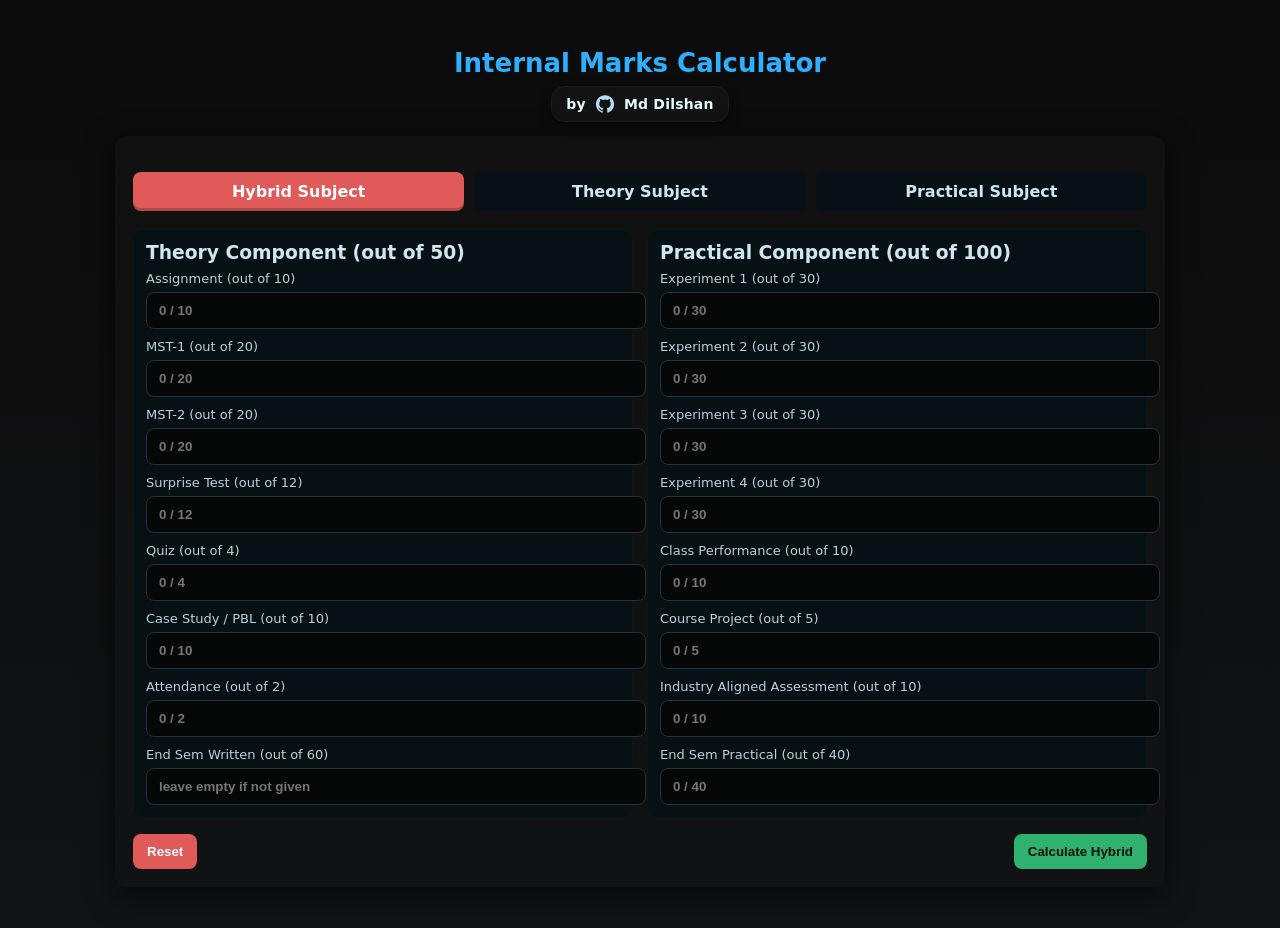
==== commit 4b4786bb: "Implement initial structure for code changes" ====
--- a/index.html
+++ b/index.html
@@ -1,343 +1,518 @@
 <!doctype html>
-<html lang=en>
-<head>
-<meta charset=UTF-8>
-<meta name=viewport content="width=device-width,initial-scale=1">
-<link rel=icon type=image/png href=favicon.png>
-<meta property=og:title content="Internal Marks Calculator">
-<meta property=og:description content="Calculate Internal marks and Grade easily.">
-<meta property=og:type content=website>
-<meta property=og:url content=https://imdilshan.github.io/Internal-Marks-Calculator/ >
-<meta property=og:image content=https://imdilshan.github.io/Internal-Marks-Calculator/preview1.jpg>
-<meta property=og:image:width content=1200>
-<meta property=og:image:height content=630>
-<meta name=twitter:card content=summary_large_image>
-<meta name=twitter:title content="Internal Marks Calculator">
-<meta name=twitter:description content="Calculate Internal marks and Grade easily.">
-<meta name=twitter:image content=https://imdilshan.github.io/Internal-Marks-Calculator/preview1.jpg>
-<title>SGPA Estimator</title>
-<meta name=description content="Estimate your SGPA with internal marks and projected external scores">
-<script src=https://cdn.jsdelivr.net/npm/canvas-confetti@1.9.2/dist/confetti.browser.min.js></script>
-<style>:root{--color-primary:#0066FF;--color-primary-700:#0047C1;--color-primary-100:#EAF2FF;--color-accent:#00C2A8;--color-accent-700:#00997A;--neutral-900:#0F1724;--neutral-700:#374151;--neutral-500:#6B7280;--neutral-400:#9CA3AF;--neutral-200:#E5E7EB;--neutral-100:#F3F4F6;--neutral-50:#FBFDFF;--success:#16A34A;--warning:#F59E0B;--danger:#DC2626;--font-sans:system-ui,-apple-system,"Segoe UI",Roboto,"Helvetica Neue",Arial;--fs-xxl:36px;--fs-xl:28px;--fs-lg:22px;--fs-md:18px;--fs-sm:16px;--fs-xs:13px;--leading-regular:1.4;--space-1:4px;--space-2:8px;--space-3:12px;--space-4:16px;--space-5:24px;--space-6:32px;--radius-sm:4px;--radius-md:8px;--radius-lg:12px;--shadow-1:0 4px 10px rgba(15, 23, 36, 0.06);--shadow-2:0 8px 30px rgba(15, 23, 36, 0.08)}[data-theme=dark]{--color-primary:#3B82F6;--color-primary-700:#2563EB;--color-primary-100:#0a0a0a;--color-accent:#3B82F6;--color-accent-700:#2563EB;--neutral-900:#FFFFFF;--neutral-700:#E5E5E5;--neutral-500:#A3A3A3;--neutral-400:#737373;--neutral-200:#262626;--neutral-100:#171717;--neutral-50:#0a0a0a;--success:#22C55E;--warning:#F59E0B;--danger:#EF4444;--shadow-1:0 4px 10px rgba(0, 0, 0, 0.5);--shadow-2:0 8px 30px rgba(0, 0, 0, 0.8)}*{margin:0;padding:0;box-sizing:border-box}::-webkit-scrollbar{width:12px}::-webkit-scrollbar-track{background:var(--neutral-100);border-radius:var(--radius-lg);transition:background-color .8s ease .4s}::-webkit-scrollbar-thumb{background:linear-gradient(135deg,var(--color-primary),var(--color-primary-700));border-radius:var(--radius-lg);border:2px solid var(--neutral-100);transition:background .8s ease .4s,border-color .8s ease .4s}::-webkit-scrollbar-thumb:hover{background:linear-gradient(135deg,var(--color-primary-700),var(--color-primary));transition:background .2s ease}[data-theme=dark] ::-webkit-scrollbar-track{background:var(--neutral-200)}[data-theme=dark] ::-webkit-scrollbar-thumb{background:linear-gradient(135deg,var(--color-primary),var(--color-accent));border:2px solid var(--neutral-200)}[data-theme=dark] ::-webkit-scrollbar-thumb:hover{background:linear-gradient(135deg,var(--color-accent),var(--color-primary))}html{scrollbar-width:auto;scrollbar-color:var(--color-primary) var(--neutral-100);transition:scrollbar-color .8s ease .4s}[data-theme=dark] html{scrollbar-color:var(--color-primary) var(--neutral-200)}body{font-family:var(--font-sans);background:linear-gradient(135deg,var(--color-primary) 0,var(--color-primary-700) 100%);color:var(--neutral-900);line-height:var(--leading-regular);min-height:100vh;padding:var(--space-4);transition:background .3s ease}[data-theme=dark] body{background:#000}.header{text-align:center;color:#fff;padding:var(--space-6) 0;max-width:1200px;margin:0 auto;position:relative}.dev-profiles{position:absolute;top:5%;right:2%;z-index:10}.profile-stack{position:relative;width:70px;height:70px}.profile-item{position:absolute;transition:transform .3s ease,box-shadow .3s ease}.profile-item:first-child{top:0;left:0;z-index:2}.profile-item:last-child{top:20px;left:20px;z-index:1}.profile-img{width:55px;height:55px;border-radius:50%;border:3px solid #fff;transition:all .3s ease;cursor:pointer;display:block}.profile-img.primary{box-shadow:0 4px 12px rgba(0,0,0,.3)}.profile-img.secondary{width:48px;height:48px;border:2px solid rgba(255,255,255,.8);box-shadow:0 2px 8px rgba(0,0,0,.2)}.profile-item:hover .profile-img{transform:scale(1.1);box-shadow:0 8px 25px rgba(0,0,0,.4)}.profile-item:hover{z-index:5!important}.profile-item::before{content:attr(data-tooltip);position:absolute;bottom:-40px;left:50%;transform:translateX(-50%);background:rgba(0,0,0,.9);color:#fff;padding:8px 14px;border-radius:8px;font-size:13px;font-weight:500;white-space:nowrap;opacity:0;visibility:hidden;transition:all .3s ease;pointer-events:none}.profile-item:hover::before{opacity:1;visibility:visible}[data-theme=dark] .profile-img{border-color:var(--neutral-200)}[data-theme=dark] .profile-img.secondary{border-color:rgba(255,255,255,.6)}[data-theme=dark] .profile-item::before{background:rgba(255,255,255,.95);color:#333}@media (max-width:768px){.dev-profiles{top:var(--space-2);right:var(--space-2)}.profile-stack{width:60px;height:60px}.profile-img{width:48px;height:48px}.profile-img.secondary{width:42px;height:42px}.profile-item:last-child{top:15px;left:15px}}.header h1{font-size:var(--fs-xxl);font-weight:700;margin-bottom:var(--space-2)}.header p{font-size:var(--fs-md);opacity:.95;max-width:600px;margin:0 auto}.container{max-width:1200px;margin:0 auto;background:#fff;border-radius:var(--radius-lg);box-shadow:var(--shadow-2);overflow:visible;transition:background .3s ease}[data-theme=dark] .container{background:var(--neutral-100)}.page-loader{position:fixed;top:0;left:0;width:100%;height:100%;background:#000;display:flex;align-items:center;justify-content:center;z-index:9999;transition:opacity .5s ease,visibility .5s ease}.page-loader.hidden{opacity:0;visibility:hidden}.loader{--dim:3rem;width:var(--dim);height:var(--dim);position:relative;animation:spin988 2s linear infinite}.loader .circle{--color:#3B82F6;--dim:1.2rem;width:var(--dim);height:var(--dim);background-color:var(--color);border-radius:50%;position:absolute}.loader .circle:first-child{top:0;left:0}.loader .circle:nth-child(2){top:0;right:0}.loader .circle:nth-child(3){bottom:0;left:0}.loader .circle:nth-child(4){bottom:0;right:0}@keyframes spin988{0%{transform:scale(1) rotate(0)}20%,25%{transform:scale(1.3) rotate(90deg)}45%,50%{transform:scale(1) rotate(180deg)}70%,75%{transform:scale(1.3) rotate(270deg)}100%,95%{transform:scale(1) rotate(360deg)}}.subject-nav{display:flex;gap:12px;z-index:999}.subject-nav-desktop{position:fixed;left:20px;top:10vh;flex-direction:column}.subject-nav-mobile{flex-direction:row;flex-wrap:wrap;justify-content:center;margin-top:var(--space-4);display:none}@media (min-width:1025px){.subject-nav-desktop{display:flex}.subject-nav-mobile{display:none!important}}@media (max-width:1024px){.subject-nav-desktop{display:none!important}.subject-nav-mobile{display:flex}}.subject-nav-btn{width:40px;height:40px;border-radius:50%;background:rgba(255,255,255,.2);border:2px solid rgba(255,255,255,.3);color:#fff;font-weight:700;font-size:14px;cursor:pointer;display:flex;align-items:center;justify-content:center;transition:all .2s ease;backdrop-filter:blur(10px);position:relative}.subject-nav-btn .nav-number{position:relative;z-index:1}.subject-nav-btn .nav-tick{position:absolute;top:-2px;right:-2px;width:16px;height:16px;background:#22c55e;border-radius:50%;padding:2px;stroke:white;box-shadow:0 2px 6px rgba(34,197,94,.4)}.subject-nav-btn .nav-big-tick{color:#fff;filter:drop-shadow(0 0 6px rgba(34, 197, 94, .4));animation:tickPop .3s ease-out}@keyframes tickPop{0%{transform:scale(0)}50%{transform:scale(1.2)}100%{transform:scale(1)}}.subject-nav-btn.complete{border-color:#22c55e;background:rgba(34,197,94,.15)}.subject-nav-btn.full-complete{background:rgba(34,197,94,.25);box-shadow:0 0 15px rgba(34,197,94,.3)}.subject-nav-btn:hover{transform:scale(1.15);background:rgba(255,255,255,.4);box-shadow:0 4px 12px rgba(0,0,0,.2)}.subject-nav-btn.active{background:var(--color-accent);border-color:var(--color-accent);transform:scale(1.2)}.subject-nav-desktop .subject-nav-btn::after{content:attr(data-tooltip);position:absolute;left:60px;background:rgba(0,0,0,.9);color:#fff;padding:8px 12px;border-radius:6px;font-size:13px;font-weight:600;white-space:nowrap;opacity:0;pointer-events:none;transition:opacity .2s ease;z-index:1000;box-shadow:0 4px 12px rgba(0,0,0,.3)}[data-theme=dark] .subject-nav-desktop .subject-nav-btn::after{background:rgba(255,255,255,.95);color:#000}.subject-nav-desktop .subject-nav-btn:hover::after{opacity:1}.subject-nav-desktop .subject-nav-btn::before{content:'';position:absolute;left:52px;width:0;height:0;border-top:6px solid transparent;border-bottom:6px solid transparent;border-right:6px solid rgba(0,0,0,.9);opacity:0;pointer-events:none;transition:opacity .2s ease;z-index:1000}[data-theme=dark] .subject-nav-desktop .subject-nav-btn::before{border-right-color:rgba(255,255,255,.95)}.subject-nav-desktop .subject-nav-btn:hover::before{opacity:1}.help-nav-btn{width:45px;height:45px;font-size:13px;font-weight:600}.help-nav-btn::after{content:attr(data-tooltip);left:65px;min-width:120px}.help-nav-btn::before{left:57px}@media (max-width:768px){.subject-nav{left:10px;top:15vh;gap:8px}.subject-nav-btn{width:32px;height:32px;font-size:12px}.help-nav-btn{width:36px;height:36px;font-size:11px}}.tabs{border-bottom:2px solid var(--neutral-200);background:var(--neutral-50);display:flex;justify-content:space-between;align-items:center}[data-theme=dark] .tabs{background:#0a0a0a;border-bottom-color:var(--neutral-200)}.tab-list{display:flex;list-style:none;padding:0 var(--space-5)}.tab-actions{display:flex;gap:var(--space-2);padding:0 var(--space-5)}.action-icon-btn{padding:var(--space-3);background:0 0;border:1px solid var(--neutral-300);border-radius:8px;color:var(--neutral-600);cursor:pointer;transition:all .2s;display:flex;align-items:center;justify-content:center}.action-icon-btn:hover{background:var(--neutral-100);border-color:var(--color-primary);color:var(--color-primary);transform:translateY(-2px)}[data-theme=dark] .action-icon-btn{border-color:var(--neutral-700);color:var(--neutral-400)}[data-theme=dark] .action-icon-btn:hover{background:rgba(255,255,255,.05);border-color:var(--color-primary);color:var(--color-primary)}#excel-download-btn{display:none}.tab{padding:var(--space-4) var(--space-5);background:0 0;border:none;font-size:var(--fs-sm);font-weight:600;color:var(--neutral-500);cursor:pointer;position:relative;transition:color .2s;display:flex;align-items:center;gap:var(--space-2)}.tab:hover{color:var(--neutral-900)}.tab:focus-visible{outline:3px solid rgba(0,102,255,.16);outline-offset:-3px}.tab[aria-selected=true]{color:var(--color-primary)}.tab[aria-selected=true]::after{content:'';position:absolute;bottom:-2px;left:0;right:0;height:2px;background:var(--color-primary)}.tab-icon svg{width:20px!important;height:20px!important;stroke:currentColor;transition:all .2s}.tab-text{display:inline;line-height:1}#tab-results{display:none;padding-left:var(--space-3);padding-right:var(--space-3)}#tab-results.show-tab{display:block}.tab-panel{padding:var(--space-6);animation:fadeIn .3s ease;overflow:visible}.tab-panel[hidden]{display:none}@keyframes fadeIn{from{opacity:0;transform:translateY(8px)}to{opacity:1;transform:translateY(0)}}@media (prefers-reduced-motion:reduce){.tab-panel{animation:none}}.subject-card{background:var(--neutral-50);border:1px solid var(--neutral-200);border-radius:var(--radius-md);padding:var(--space-5);margin-bottom:var(--space-4);transition:box-shadow .2s}[data-theme=dark] .subject-card{background:#0a0a0a;border-color:var(--neutral-200)}.subject-card:hover{box-shadow:var(--shadow-1)}.subject-header{display:flex;justify-content:space-between;align-items:center;margin-bottom:var(--space-4);flex-wrap:wrap;gap:var(--space-3)}.subject-name{font-size:var(--fs-md);font-weight:600;color:var(--neutral-900)}.subject-meta{display:flex;gap:var(--space-3);font-size:var(--fs-xs);color:var(--neutral-500)}.badge{background:var(--color-primary);color:#fff;padding:var(--space-1) var(--space-3);border-radius:var(--radius-sm);font-size:var(--fs-xs);font-weight:500}.components-grid{display:grid;gap:var(--space-3)}.component-name{font-size:var(--fs-sm);color:var(--neutral-700)}.component-max{font-size:var(--fs-sm);color:var(--neutral-500);font-weight:600;white-space:nowrap}input[type=number]{width:100px;max-width:100px;padding:var(--space-2) var(--space-3);border:2px solid var(--neutral-200);border-radius:var(--radius-sm);font-size:var(--fs-sm);transition:all .2s;background:#fff;color:var(--neutral-900)}input[type=number]::-webkit-inner-spin-button,input[type=number]::-webkit-outer-spin-button{-webkit-appearance:none;margin:0}input[type=number]{-moz-appearance:textfield;appearance:textfield}.component-row{display:grid;grid-template-columns:2fr auto auto;gap:var(--space-3);align-items:center;padding:var(--space-3);background:#fff;border-radius:var(--radius-sm);position:relative}[data-theme=dark] .component-row{background:var(--neutral-100)}input[type=number]{position:relative;padding-right:36px;width:100px;max-width:100px}input[type=number]{background-image:url('data:image/svg+xml;utf8,<svg xmlns="http://www.w3.org/2000/svg" width="12" height="8" viewBox="0 0 12 8"><path fill="%230066FF" d="M6 0l6 8H0z"/></svg>'),url('data:image/svg+xml;utf8,<svg xmlns="http://www.w3.org/2000/svg" width="12" height="8" viewBox="0 0 12 8"><path fill="%230066FF" d="M6 8L0 0h12z"/></svg>');background-position:calc(100% - 10px) 8px,calc(100% - 10px) calc(100% - 8px);background-size:12px 8px,12px 8px;background-repeat:no-repeat}[data-theme=dark] input[type=number]{background-color:var(--neutral-50);border-color:var(--neutral-400);color:var(--neutral-900);background-image:url('data:image/svg+xml;utf8,<svg xmlns="http://www.w3.org/2000/svg" width="12" height="8" viewBox="0 0 12 8"><path fill="%233B82F6" d="M6 0l6 8H0z"/></svg>'),url('data:image/svg+xml;utf8,<svg xmlns="http://www.w3.org/2000/svg" width="12" height="8" viewBox="0 0 12 8"><path fill="%233B82F6" d="M6 8L0 0h12z"/></svg>');background-position:calc(100% - 10px) 8px,calc(100% - 10px) calc(100% - 8px);background-size:12px 8px,12px 8px;background-repeat:no-repeat}input[type=number]:hover{background-image:url('data:image/svg+xml;utf8,<svg xmlns="http://www.w3.org/2000/svg" width="12" height="8" viewBox="0 0 12 8"><path fill="%2300C2A8" d="M6 0l6 8H0z"/></svg>'),url('data:image/svg+xml;utf8,<svg xmlns="http://www.w3.org/2000/svg" width="12" height="8" viewBox="0 0 12 8"><path fill="%2300C2A8" d="M6 8L0 0h12z"/></svg>')}[data-theme=dark] input[type=number]:hover{background-image:url('data:image/svg+xml;utf8,<svg xmlns="http://www.w3.org/2000/svg" width="12" height="8" viewBox="0 0 12 8"><path fill="%2314B8A6" d="M6 0l6 8H0z"/></svg>'),url('data:image/svg+xml;utf8,<svg xmlns="http://www.w3.org/2000/svg" width="12" height="8" viewBox="0 0 12 8"><path fill="%2314B8A6" d="M6 8L0 0h12z"/></svg>')}input[type=number]:focus{outline:0;border-color:var(--color-primary);box-shadow:0 0 0 3px rgba(0,102,255,.1)}[data-theme=dark] input[type=number]:focus{box-shadow:0 0 0 3px rgba(59,130,246,.2)}input[type=number].error{border-color:var(--danger);background-color:rgba(220,38,38,.05);background-image:url('data:image/svg+xml;utf8,<svg xmlns="http://www.w3.org/2000/svg" width="12" height="8" viewBox="0 0 12 8"><path fill="%23DC2626" d="M6 0l6 8H0z"/></svg>'),url('data:image/svg+xml;utf8,<svg xmlns="http://www.w3.org/2000/svg" width="12" height="8" viewBox="0 0 12 8"><path fill="%23DC2626" d="M6 8L0 0h12z"/></svg>')}[data-theme=dark] input[type=number].error{background-color:rgba(239,68,68,.1);background-image:url('data:image/svg+xml;utf8,<svg xmlns="http://www.w3.org/2000/svg" width="12" height="8" viewBox="0 0 12 8"><path fill="%23EF4444" d="M6 0l6 8H0z"/></svg>'),url('data:image/svg+xml;utf8,<svg xmlns="http://www.w3.org/2000/svg" width="12" height="8" viewBox="0 0 12 8"><path fill="%23EF4444" d="M6 8L0 0h12z"/></svg>')}.checkbox-wrapper-63 input[type=checkbox]{visibility:hidden;display:none}.checkbox-wrapper-63 *,.checkbox-wrapper-63 ::after,.checkbox-wrapper-63 ::before{box-sizing:border-box}.checkbox-wrapper-63 .switch{font-size:1rem;position:relative;display:inline-block;width:4em;height:2em}.checkbox-wrapper-63 .slider{position:absolute;cursor:pointer;inset:0;background-color:#eee;transition:.4s;border-radius:.5em;box-shadow:0 .2em #dfd9d9}.checkbox-wrapper-63 .slider:before{position:absolute;content:"";height:1.5em;width:1.4em;border-radius:.3em;left:.3em;bottom:.7em;background-color:#ffa07a;transition:.4s;box-shadow:0 .4em #bcb4b4}.checkbox-wrapper-63 .slider:hover::before{box-shadow:0 .2em #bcb4b4;bottom:.5em}.checkbox-wrapper-63 input:checked+.slider::before{transform:translateX(2em);background:#90ee90}[data-theme=dark] .checkbox-wrapper-63 .slider{background-color:#333;box-shadow:0 .2em #222}[data-theme=dark] .checkbox-wrapper-63 .slider:before{box-shadow:0 .4em #1a1a1a}[data-theme=dark] .checkbox-wrapper-63 .slider:hover::before{box-shadow:0 .2em #1a1a1a}.external-section{margin-top:var(--space-4);padding:var(--space-4);background:var(--color-primary-100);border-radius:var(--radius-md);border:2px dashed rgba(0,102,255,.3)}[data-theme=dark] .external-section{background:#0d0d0d}.external-header{display:flex;justify-content:space-between;align-items:center;margin-bottom:var(--space-3);flex-wrap:wrap;gap:var(--space-3)}.external-title{font-size:var(--fs-sm);font-weight:600;color:var(--neutral-900)}.scenario-buttons{display:flex;gap:var(--space-2);flex-wrap:wrap}.btn-scenario{padding:var(--space-1) var(--space-3);background:#fff;border:1px solid var(--color-primary);border-radius:var(--radius-sm);color:var(--color-primary);font-size:var(--fs-xs);font-weight:500;cursor:pointer;transition:all .2s}[data-theme=dark] .btn-scenario{background:var(--neutral-100);border-color:var(--color-primary);color:var(--color-primary)}.btn-scenario:hover{background:var(--color-primary);color:#fff}.btn-scenario:focus-visible{outline:3px solid rgba(0,102,255,.16)}.subject-summary{margin-top:var(--space-4);background:#fff;border-radius:var(--radius-sm);border:2px solid var(--neutral-200);overflow:hidden}[data-theme=dark] .subject-summary{background:var(--neutral-100);border-color:var(--neutral-200)}.summary-table{width:100%;border-collapse:collapse}.summary-table td,.summary-table th{padding:var(--space-3);text-align:center;font-size:var(--fs-sm);border-right:1px solid var(--neutral-200)}.summary-table td:last-child,.summary-table th:last-child{border-right:none}.summary-table th{background:var(--neutral-100);font-weight:600;color:var(--neutral-700);text-transform:uppercase;font-size:var(--fs-xs);letter-spacing:.5px}[data-theme=dark] .summary-table th{background:var(--neutral-50);color:var(--neutral-500)}.summary-table td{color:var(--neutral-900);font-weight:600;background:#fff}[data-theme=dark] .summary-table td{background:var(--neutral-100)}.summary-table .grade-cell{background:var(--color-primary-100)}@media (max-width:768px){.summary-table{font-size:var(--fs-xs)}.summary-table td,.summary-table th{padding:var(--space-2)}}.grade-pill{display:inline-block;padding:var(--space-1) var(--space-3);background:linear-gradient(135deg,var(--color-primary),var(--color-primary-700));color:#fff;border-radius:var(--radius-md);font-weight:700;font-size:var(--fs-md)}.btn{padding:var(--space-3) var(--space-5);border:none;border-radius:var(--radius-md);font-size:var(--fs-sm);font-weight:600;cursor:pointer;transition:all .2s;display:inline-flex;align-items:center;gap:var(--space-2)}.btn:focus-visible{outline:3px solid rgba(0,102,255,.16);outline-offset:2px}.btn--cta{background:var(--color-accent);color:#fff;font-size:var(--fs-md);padding:var(--space-4) var(--space-6)}.btn--cta:hover{background:var(--color-accent-700);transform:translateY(-2px);box-shadow:var(--shadow-1)}.btn--secondary{background:#fff;color:var(--color-primary);border:2px solid var(--color-primary)}.btn--secondary:hover{background:var(--color-primary-100)}.action-bar{display:flex;gap:var(--space-3);justify-content:space-between;align-items:center}.action-bar button:last-child{padding:0;margin:0;border:none;background:0 0;cursor:pointer}.action-bar button:last-child{--primary-color:#111;--hovered-color:#c84747;position:relative;display:flex;font-weight:600;font-size:20px;gap:.5rem;align-items:center}.action-bar button:last-child p{margin:0;position:relative;font-size:20px;color:var(--primary-color)}.action-bar button:last-child::after{position:absolute;content:"";width:0;left:0;bottom:-7px;background:var(--hovered-color);height:2px;transition:.3s ease-out}.action-bar button:last-child p::before{position:absolute;width:0%;inset:0;color:var(--hovered-color);overflow:hidden;transition:.3s ease-out}.action-bar button:last-child:hover::after{width:100%}.action-bar button:last-child:hover p::before{width:100%}.action-bar button:last-child:hover svg{transform:translateX(4px);color:var(--hovered-color)}.action-bar button:last-child svg{color:var(--primary-color);transition:.2s;position:relative;width:15px;transition-delay:0.2s}[data-theme=dark] .action-bar button:last-child{--primary-color:#fff;--hovered-color:#ff6b6b}.action-bar button:first-child{padding:0;margin:0;border:none;background:0 0;cursor:pointer;--primary-color:#111;--hovered-color:#0066FF;position:relative;display:flex;font-weight:600;font-size:20px;gap:.5rem;align-items:center}.action-bar button:first-child p{margin:0;position:relative;font-size:20px;color:var(--primary-color)}.action-bar button:first-child::after{position:absolute;content:"";width:0;left:0;bottom:-7px;background:var(--hovered-color);height:2px;transition:.3s ease-out}.action-bar button:first-child p::before{position:absolute;content:"";width:0%;inset:0;color:var(--hovered-color);overflow:hidden;transition:.3s ease-out}.action-bar button:first-child:hover::after{width:100%}.action-bar button:first-child:hover p::before{width:100%}.action-bar button:first-child:hover svg{transform:translateY(4px);color:var(--hovered-color)}.action-bar button:first-child svg{color:var(--primary-color);transition:.2s;position:relative;width:15px;transition-delay:0.2s}[data-theme=dark] .action-bar button:first-child{--primary-color:#fff;--hovered-color:#3B82F6}.toast-container{position:fixed;top:20px;right:20px;z-index:10000;display:flex;flex-direction:column;gap:var(--space-2);pointer-events:none}.toast{background:#fff;color:var(--neutral-900);padding:var(--space-4) var(--space-5);border-radius:var(--radius-md);box-shadow:0 10px 40px rgba(0,0,0,.15);display:flex;align-items:center;gap:var(--space-3);min-width:300px;max-width:400px;pointer-events:auto;animation:slideIn .3s ease-out;border-left:4px solid}.toast.success{border-left-color:#22c55e}.toast.error{border-left-color:#ef4444}.toast.warning{border-left-color:#f59e0b}.toast-icon{flex-shrink:0;width:24px;height:24px}.toast.success .toast-icon{color:#22c55e}.toast.error .toast-icon{color:#ef4444}.toast.warning .toast-icon{color:#f59e0b}.toast-content{flex:1}.toast-title{font-weight:700;font-size:var(--fs-sm);margin-bottom:var(--space-1)}.toast-message{font-size:var(--fs-xs);color:var(--neutral-500);line-height:1.4}.toast-close{background:0 0;border:none;cursor:pointer;padding:0;color:var(--neutral-400);transition:color .2s;flex-shrink:0}.toast-close:hover{color:var(--neutral-700)}[data-theme=dark] .toast{background:#1a1a1a;color:#fff;box-shadow:0 10px 40px rgba(0,0,0,.4)}[data-theme=dark] .toast-message{color:var(--neutral-400)}[data-theme=dark] .toast-close{color:var(--neutral-500)}[data-theme=dark] .toast-close:hover{color:var(--neutral-300)}@keyframes slideIn{from{transform:translateX(400px);opacity:0}to{transform:translateX(0);opacity:1}}@keyframes slideOut{from{transform:translateX(0);opacity:1}to{transform:translateX(400px);opacity:0}}.toast.removing{animation:slideOut .3s ease-in forwards}.results-hero{text-align:center;padding:var(--space-6);background:linear-gradient(135deg,var(--color-primary-100),var(--neutral-50));border-radius:var(--radius-lg);margin-bottom:var(--space-5);position:relative;overflow:hidden}.results-hero::before{content:'';position:absolute;top:-50%;right:-50%;width:200%;height:200%;background:radial-gradient(circle,rgba(0,102,255,.05) 0,transparent 70%);animation:pulse 4s ease-in-out infinite}@keyframes pulse{0%,100%{transform:scale(1);opacity:.5}50%{transform:scale(1.1);opacity:.8}}[data-theme=dark] .results-hero{background:linear-gradient(135deg,#0d0d0d,#0a0a0a)}[data-theme=dark] .results-hero::before{background:radial-gradient(circle,rgba(59,130,246,.1) 0,transparent 70%)}.sgpa-display{font-size:80px;font-weight:800;background:linear-gradient(135deg,var(--color-primary),var(--color-primary-700));-webkit-background-clip:text;-webkit-text-fill-color:transparent;background-clip:text;line-height:1;margin:var(--space-3) 0;position:relative;z-index:1;letter-spacing:-.02em}.sgpa-label{font-size:var(--fs-md);color:var(--neutral-500);font-weight:600;text-transform:uppercase;letter-spacing:1.5px;position:relative;z-index:1}.sgpa-grade-badge{display:inline-flex;align-items:center;gap:var(--space-2);padding:var(--space-2) var(--space-4);background:linear-gradient(135deg,var(--color-accent),var(--color-accent-700));color:#fff;border-radius:50px;font-weight:700;font-size:var(--fs-md);margin-top:var(--space-3);position:relative;z-index:1;box-shadow:0 4px 12px rgba(0,194,168,.3)}.results-grid{display:grid;grid-template-columns:repeat(auto-fit,minmax(200px,1fr));gap:var(--space-4);margin-bottom:var(--space-5)}.result-card{background:var(--neutral-50);padding:var(--space-5);border-radius:var(--radius-md);border:2px solid var(--neutral-200);position:relative;overflow:hidden;transition:all .3s ease}.result-card::before{content:'';position:absolute;top:0;left:0;width:4px;height:100%;background:linear-gradient(180deg,var(--color-primary),var(--color-accent));opacity:0;transition:opacity .3s ease}.result-card:hover{transform:translateY(-4px);box-shadow:var(--shadow-2);border-color:var(--color-primary)}.result-card:hover::before{opacity:1}[data-theme=dark] .result-card{background:#0a0a0a;border-color:var(--neutral-200)}.result-label{font-size:var(--fs-xs);color:var(--neutral-500);text-transform:uppercase;letter-spacing:.8px;margin-bottom:var(--space-2);font-weight:600;display:flex;align-items:center;gap:var(--space-2)}.result-value{font-size:var(--fs-xxl);font-weight:800;color:var(--neutral-900);line-height:1.2}.breakdown-section{margin-top:var(--space-5)}.breakdown-header{display:flex;align-items:center;justify-content:space-between;margin-bottom:var(--space-4);flex-wrap:wrap;gap:var(--space-3)}.breakdown-header h3{color:var(--neutral-900);font-size:var(--fs-lg);font-weight:700;display:flex;align-items:center;gap:var(--space-2);margin:0}.breakdown-list{list-style:none;display:grid;gap:var(--space-3)}.breakdown-item{display:grid;grid-template-columns:auto 1fr auto;align-items:center;gap:var(--space-4);padding:var(--space-4);background:var(--neutral-50);border-radius:var(--radius-md);border:1px solid var(--neutral-200);transition:all .2s ease}.breakdown-item:hover{box-shadow:var(--shadow-1);border-color:var(--color-primary);transform:translateX(4px)}[data-theme=dark] .breakdown-item{background:#0a0a0a;border-color:var(--neutral-200)}.breakdown-icon{width:48px;height:48px;border-radius:var(--radius-md);display:flex;align-items:center;justify-content:center;font-weight:700;font-size:var(--fs-md);background:linear-gradient(135deg,var(--color-primary-100),var(--neutral-100));color:var(--color-primary);flex-shrink:0}[data-theme=dark] .breakdown-icon{background:linear-gradient(135deg,#1a1a1a,#0d0d0d)}.breakdown-info{display:flex;flex-direction:column;gap:var(--space-1);min-width:0}.breakdown-course{font-weight:700;color:var(--neutral-900);font-size:var(--fs-sm);white-space:nowrap;overflow:hidden;text-overflow:ellipsis}.breakdown-code{font-size:var(--fs-xs);color:var(--neutral-500);font-family:monospace}.breakdown-stats{display:flex;flex-direction:column;align-items:flex-end;gap:var(--space-1);flex-shrink:0}.breakdown-calc{font-size:var(--fs-xs);color:var(--neutral-500);font-family:monospace}.breakdown-grade{display:inline-flex;align-items:center;gap:var(--space-1);padding:var(--space-1) var(--space-3);background:linear-gradient(135deg,var(--color-primary),var(--color-primary-700));color:#fff;border-radius:50px;font-weight:700;font-size:var(--fs-xs)}.help-content{max-width:800px;margin:0 auto}.help-section{margin-bottom:var(--space-5)}.help-section h3{font-size:var(--fs-lg);color:var(--neutral-900);margin-bottom:var(--space-3)}.help-section h4{color:var(--neutral-900)}.help-section p{color:var(--neutral-700);line-height:1.6}.formula-box{background:var(--neutral-50);padding:var(--space-4);border-radius:var(--radius-md);border-left:4px solid var(--color-accent);font-family:monospace;font-size:var(--fs-sm);margin:var(--space-3) 0}[data-theme=dark] .formula-box{background:#0a0a0a;border-left-color:var(--color-accent)}@media (max-width:768px){.header h1{font-size:var(--fs-xl)}.component-row{grid-template-columns:1fr auto auto;gap:var(--space-2)}input[type=number]{width:90px;max-width:90px}.subject-header{flex-direction:column;align-items:flex-start}.sgpa-display{font-size:48px}}@media (prefers-reduced-motion:reduce){*,::after,::before{animation-duration:0s!important;animation-iteration-count:1!important;transition-duration:0s!important}}.sr-only{position:absolute;width:1px;height:1px;padding:0;margin:-1px;overflow:hidden;clip:rect(0,0,0,0);white-space:nowrap;border-width:0}@media (max-width:1024px){.tab-panel{padding:var(--space-4)}input[type=number]{background-image:none!important;padding-right:var(--space-2)}.badge{display:none!important}.tab-text{display:none}.tab-icon{display:inline-flex}.tab-icon svg{width:20px!important;height:20px!important}h1{font-size:var(--fs-md)}h2{font-size:var(--fs-sm)}.main-content h2,.tab-header h2{font-size:var(--fs-sm)}.tab-buttons button{font-size:var(--fs-xs);padding:var(--space-2) var(--space-3)}.component-name{font-size:var(--fs-xs)}.component-max{font-size:var(--fs-xs)}input[type=number]{font-size:var(--fs-xs);padding:var(--space-1) var(--space-2)}.scenario-buttons button{font-size:var(--fs-xs);padding:var(--space-2) var(--space-3)}.external-title{font-size:var(--fs-xs)}.results h3{font-size:var(--fs-sm)}.result-item{font-size:var(--fs-xs)}.summary-table{table-layout:fixed}.summary-table td,.summary-table th{font-size:calc(var(--fs-xs) * .85);padding:4px 6px;width:25%}.summary-table th{font-size:calc(var(--fs-xs) * .75);letter-spacing:.3px}.desktop-text{display:none}.mobile-text{display:inline}}@media (min-width:1025px){.tab-text{display:inline}.tab-icon svg{width:20px!important;height:20px!important}.desktop-text{display:inline}.mobile-text{display:none}}.si-dropdown-wrapper{position:relative;width:100%}.si-dropdown-wrapper .si-dropdown-label{padding:12px 16px;background:#2d2f31;color:#fff;font-size:var(--fs-sm);font-variant:small-caps;cursor:pointer;display:block;border-radius:var(--radius-sm);user-select:none}.si-dropdown-wrapper .si-dropdown-label::after{float:right;right:10%;content:"+";font-size:1em;transition:transform .3s ease}.si-dropdown-wrapper .si-dropdown-slide{position:absolute;top:100%;left:0;right:0;width:100%;height:0;overflow:hidden;text-align:center;transition:height .3s ease;background:#fff;border:1px solid #e5e5e5;border-radius:0 0 var(--radius-sm) var(--radius-sm);z-index:1000;margin:0;padding:0;list-style:none;box-shadow:0 4px 6px rgba(0,0,0,.1)}.si-dropdown-wrapper .si-dropdown-slide li{padding:4px;list-style:none;cursor:pointer;transition:background .2s ease}.si-dropdown-wrapper .si-dropdown-slide li:hover{background:rgba(0,0,0,.05)}[data-theme=dark] .si-dropdown-wrapper .si-dropdown-slide li:hover{background:rgba(255,255,255,.1)}.si-dropdown-wrapper .si-dropdown-slide li a{text-decoration:none;color:#2d2f31;display:block;font-size:var(--fs-sm)}[data-theme=dark] .si-dropdown-wrapper .si-dropdown-slide li a{color:#e5e5e5}.si-dropdown-wrapper input[type=checkbox]{position:absolute;opacity:0;height:0;width:0;pointer-events:none}.si-dropdown-wrapper input[type=checkbox]:checked+.si-dropdown-label::after{transform:rotateZ(45deg)}.si-dropdown-wrapper input[type=checkbox]:checked~.si-dropdown-slide{height:192px}[data-theme=dark] .si-dropdown-wrapper .si-dropdown-label{background:#1a1a1a}[data-theme=dark] .si-dropdown-wrapper .si-dropdown-slide{background:#1a1a1a;border:1px solid #404040;box-shadow:0 4px 6px rgba(0,0,0,.3)}[data-theme=dark] .si-dropdown-wrapper .si-dropdown-slide li a{color:#e5e5e5}[data-theme=dark] .si-dropdown-wrapper .si-dropdown-slide li a{color:#e5e5e5}[data-theme=dark] .si-dropdown-wrapper .si-dropdown-slide li:hover{background:rgba(255,255,255,.05)}</style>
-</head>
-<body>
-<div class=page-loader id=page-loader>
-<div class=loader>
-<div class=circle></div>
-<div class=circle></div>
-<div class=circle></div>
-<div class=circle></div>
-</div>
-</div>
-<div class="subject-nav subject-nav-desktop" id=subject-nav></div>
-<div class=dev-profiles>
-<div class=profile-stack>
-<div class=profile-item data-tooltip=Imdilshan>
-<a href=https://github.com/Imdilshan target=_blank rel="noopener noreferrer">
-<img src=https://github.com/Imdilshan.png alt=Imdilshan class="profile-img secondary">
-</a>
-</div>
-<div class=profile-item data-tooltip=DevRanbir>
-<a href=https://github.com/DevRanbir target=_blank rel="noopener noreferrer">
-<img src=https://github.com/DevRanbir.png alt=DevRanbir class="profile-img primary">
-</a>
-</div>
-</div>
-</div>
-<header class=header>
-<h1>Estimate your <br> <span style="font-size:1.5em;font-weight:900;font-family:'Lucida Console','Courier New',monospace">SGPA or Internals</span></h1>
-<p>Enter your internals, add projected external marks, and get immediate SGPA estimates with scenarios and export.
-<br><u style=margin-top:4px;display:inline-block>Made for 3rd Sem CSE Gen students of CU</u>
-</p>
-<div class="subject-nav subject-nav-mobile" id=subject-nav-mobile></div>
-</header>
-<main class=container>
-<nav class=tabs>
-<ul class=tab-list role=tablist>
-<li role=presentation>
-<button class=tab role=tab aria-selected=true aria-controls=panel-inputs id=tab-inputs tabindex=0>
-<span class=tab-icon>
-<svg aria-hidden=true xmlns=http://www.w3.org/2000/svg width=24 height=24 fill=none viewBox="0 0 24 24">
-<path stroke=currentColor stroke-linecap=round stroke-linejoin=round stroke-width=2 d="M15 5v14m-8-7h2m0 0h2m-2 0v2m0-2v-2m12 1h-6m6 4h-6M4 19h16c.5523 0 1-.4477 1-1V6c0-.55228-.4477-1-1-1H4c-.55228 0-1 .44772-1 1v12c0 .5523.44772 1 1 1Z"/>
-</svg>
-</span>
-<span class=tab-text>Inputs</span>
-</button>
-</li>
-<li role=presentation>
-<button class=tab role=tab aria-selected=false aria-controls=panel-results id=tab-results tabindex=-1>
-<span class=tab-icon>
-<svg aria-hidden=true xmlns=http://www.w3.org/2000/svg width=18 height=24 fill=none viewBox="0 0 24 24">
-<path stroke=currentColor stroke-linecap=round stroke-linejoin=round stroke-width=2 d="m7.171 12.906-2.153 6.411 2.672-.89 1.568 2.34 1.825-5.183m5.73-2.678 2.154 6.411-2.673-.89-1.568 2.34-1.825-5.183M9.165 4.3c.58.068 1.153-.17 1.515-.628a1.681 1.681 0 0 1 2.64 0 1.68 1.68 0 0 0 1.515.628 1.681 1.681 0 0 1 1.866 1.866c-.068.58.17 1.154.628 1.516a1.681 1.681 0 0 1 0 2.639 1.682 1.682 0 0 0-.628 1.515 1.681 1.681 0 0 1-1.866 1.866 1.681 1.681 0 0 0-1.516.628 1.681 1.681 0 0 1-2.639 0 1.681 1.681 0 0 0-1.515-.628 1.681 1.681 0 0 1-1.867-1.866 1.681 1.681 0 0 0-.627-1.515 1.681 1.681 0 0 1 0-2.64c.458-.361.696-.935.627-1.515A1.681 1.681 0 0 1 9.165 4.3ZM14 9a2 2 0 1 1-4 0 2 2 0 0 1 4 0Z"/>
-</svg>
-</span>
-<span class=tab-text>Result</span>
-</button>
-</li>
-<li role=presentation>
-<button class=tab role=tab aria-selected=false aria-controls=panel-help id=tab-help tabindex=-1>
-<span class=tab-icon>
-<svg aria-hidden=true xmlns=http://www.w3.org/2000/svg width=24 height=24 fill=none viewBox="0 0 24 24">
-<path stroke=currentColor stroke-linecap=round stroke-linejoin=round stroke-width=2 d="M12 13V8m0 8h.01M21 12a9 9 0 1 1-18 0 9 9 0 0 1 18 0Z"/>
-</svg>
-</span>
-<span class=tab-text>Help</span>
-</button>
-</li>
-</ul>
-<div class=tab-actions>
-<button class=action-icon-btn onclick=importCSV() aria-label="Import CSV" title="Import CSV">
-<svg class="w-6 h-6 text-gray-800 dark:text-white" aria-hidden=true xmlns=http://www.w3.org/2000/svg width=24 height=24 fill=none viewBox="0 0 24 24">
-<path stroke=currentColor stroke-linecap=round stroke-linejoin=round stroke-width=2 d="M12 5v9m-5 0H5a1 1 0 0 0-1 1v4a1 1 0 0 0 1 1h14a1 1 0 0 0 1-1v-4a1 1 0 0 0-1-1h-2M8 9l4-5 4 5m1 8h.01"/>
-</svg>
-</button>
-<button class=action-icon-btn onclick=downloadTemplateCSV() aria-label="Download CSV Template" title="Download CSV Template">
-<svg width=20 height=20 viewBox="0 0 24 24" fill=none stroke=currentColor stroke-width=2 stroke-linecap=round stroke-linejoin=round>
-<path d="M14 2H6a2 2 0 0 0-2 2v16a2 2 0 0 0 2 2h12a2 2 0 0 0 2-2V8z"></path>
-<polyline points="14 2 14 8 20 8"></polyline>
-<line x1=12 y1=18 x2=12 y2=12></line>
-<line x1=9 y1=15 x2=15 y2=15></line>
-</svg>
-</button>
-<button class=action-icon-btn onclick=downloadExcel() id=excel-download-btn aria-label="Download Excel file" title="Download Excel file (.xlsx)">
-<svg class="w-6 h-6 text-gray-800 dark:text-white" aria-hidden=true xmlns=http://www.w3.org/2000/svg width=24 height=24 fill=currentColor viewBox="0 0 24 24">
-<path fill-rule=evenodd d="M13 11.15V4a1 1 0 1 0-2 0v7.15L8.78 8.374a1 1 0 1 0-1.56 1.25l4 5a1 1 0 0 0 1.56 0l4-5a1 1 0 1 0-1.56-1.25L13 11.15Z" clip-rule=evenodd />
-<path fill-rule=evenodd d="M9.657 15.874 7.358 13H5a2 2 0 0 0-2 2v4a2 2 0 0 0 2 2h14a2 2 0 0 0 2-2v-4a2 2 0 0 0-2-2h-2.358l-2.3 2.874a3 3 0 0 1-4.685 0ZM17 16a1 1 0 1 0 0 2h.01a1 1 0 1 0 0-2H17Z" clip-rule=evenodd />
-</svg>
-</button>
-<button class=action-icon-btn onclick=toggleTheme(event) aria-label="Toggle dark mode" title="Toggle dark mode">
-<svg id=theme-icon-light width=20 height=20 viewBox="0 0 24 24" fill=none stroke=currentColor stroke-width=2 stroke-linecap=round stroke-linejoin=round style=display:none>
-<circle cx=12 cy=12 r=5></circle>
-<line x1=12 y1=1 x2=12 y2=3></line>
-<line x1=12 y1=21 x2=12 y2=23></line>
-<line x1=4.22 y1=4.22 x2=5.64 y2=5.64></line>
-<line x1=18.36 y1=18.36 x2=19.78 y2=19.78></line>
-<line x1=1 y1=12 x2=3 y2=12></line>
-<line x1=21 y1=12 x2=23 y2=12></line>
-<line x1=4.22 y1=19.78 x2=5.64 y2=18.36></line>
-<line x1=18.36 y1=5.64 x2=19.78 y2=4.22></line>
-</svg>
-<svg id=theme-icon-dark width=20 height=20 viewBox="0 0 24 24" fill=none stroke=currentColor stroke-width=2 stroke-linecap=round stroke-linejoin=round>
-<path d="M21 12.79A9 9 0 1 1 11.21 3 7 7 0 0 0 21 12.79z"></path>
-</svg>
-</button>
-</div>
-</nav>
-<div id=panel-inputs role=tabpanel aria-labelledby=tab-inputs class=tab-panel>
-<div id=subjects-container></div>
-<div class=action-bar>
-<button onclick=downloadDetailedCSV()>
-<p>Save as CSV</p>
-<svg xmlns=http://www.w3.org/2000/svg class="h-6 w-6" fill=none viewBox="0 0 24 24" stroke=currentColor stroke-width=4>
-<path stroke-linecap=round stroke-linejoin=round d="M4 16v1a3 3 0 003 3h10a3 3 0 003-3v-1m-4-4l-4 4m0 0l-4-4m4 4V4"></path>
-</svg>
-</button>
-<button onclick=calculateSGPA()>
-<p>Calculate SGPA</p>
-<svg xmlns=http://www.w3.org/2000/svg class="h-6 w-6" fill=none viewBox="0 0 24 24" stroke=currentColor stroke-width=4>
-<path stroke-linecap=round stroke-linejoin=round d="M14 5l7 7m0 0l-7 7m7-7H3"></path>
-</svg>
-</button>
-</div>
-</div>
-<div class=toast-container id=toast-container></div>
-<div id=panel-results role=tabpanel aria-labelledby=tab-results class=tab-panel hidden>
-<div class=results-hero>
-<div class=sgpa-label>Your Estimated SGPA</div>
-<div class=sgpa-display id=sgpa-value>0.00</div>
-<div class=sgpa-grade-badge id=sgpa-grade-badge style=display:none>
-<svg width=16 height=16 viewBox="0 0 24 24" fill=none stroke=currentColor stroke-width=2.5 stroke-linecap=round stroke-linejoin=round>
-<path d="M12 2l3.09 6.26L22 9.27l-5 4.87 1.18 6.88L12 17.77l-6.18 3.25L7 14.14 2 9.27l6.91-1.01L12 2z"></path>
-</svg>
-<span id=overall-grade>-</span>
-</div>
-<div role=status aria-live=polite class=sr-only id=sgpa-announcement></div>
-</div>
-<div class=results-grid>
-<div class=result-card>
-<div class=result-label>
-<svg width=14 height=14 viewBox="0 0 24 24" fill=none stroke=currentColor stroke-width=2 stroke-linecap=round stroke-linejoin=round>
-<circle cx=12 cy=12 r=10></circle>
-<polyline points="12 6 12 12 16 14"></polyline>
-</svg>
-Total Credits
-</div>
-<div class=result-value id=total-credits>23</div>
-</div>
-<div class=result-card>
-<div class=result-label>
-<svg width=14 height=14 viewBox="0 0 24 24" fill=none stroke=currentColor stroke-width=2 stroke-linecap=round stroke-linejoin=round>
-<path d="M14 2H6a2 2 0 0 0-2 2v16a2 2 0 0 0 2 2h12a2 2 0 0 0 2-2V8z"></path>
-<polyline points="14 2 14 8 20 8"></polyline>
-<line x1=16 y1=13 x2=8 y2=13></line>
-<line x1=16 y1=17 x2=8 y2=17></line>
-</svg>
-Total Marks you earned
-</div>
-<div class=result-value id=total-marks>0</div>
-</div>
-</div>
-<div class=breakdown-section>
-<div class=breakdown-header>
-<h3>
-<svg width=20 height=20 viewBox="0 0 24 24" fill=none stroke=currentColor stroke-width=2 stroke-linecap=round stroke-linejoin=round>
-<path d="M4 19.5A2.5 2.5 0 0 1 6.5 17H20"></path>
-<path d="M6.5 2H20v20H6.5A2.5 2.5 0 0 1 4 19.5v-15A2.5 2.5 0 0 1 6.5 2z"></path>
-</svg>
-Subject-wise Breakdown
-</h3>
-</div>
-<ul class=breakdown-list id=breakdown-list></ul>
-</div>
-<div class=action-bar style=margin-top:var(--space-4);justify-content:center>
-<button onclick=downloadSummaryCSV()>
-<p>Save as CSV</p>
-<svg xmlns=http://www.w3.org/2000/svg class="h-6 w-6" fill=none viewBox="0 0 24 24" stroke=currentColor stroke-width=4>
-<path stroke-linecap=round stroke-linejoin=round d="M4 16v1a3 3 0 003 3h10a3 3 0 003-3v-1m-4-4l-4 4m0 0l-4-4m4 4V4"></path>
-</svg>
-</button>
-</div>
-</div>
-<div id=panel-help role=tabpanel aria-labelledby=tab-help class=tab-panel hidden>
-<div class=help-content>
-<div class=help-section id=help-sgpa>
-<h3>
-<svg width=20 height=20 viewBox="0 0 24 24" fill=none stroke=currentColor stroke-width=2 stroke-linecap=round stroke-linejoin=round style=display:inline-block;vertical-align:middle;margin-right:8px>
-<line x1=18 y1=20 x2=18 y2=10></line>
-<line x1=12 y1=20 x2=12 y2=4></line>
-<line x1=6 y1=20 x2=6 y2=14></line>
-</svg>
-How SGPA is Calculated
-</h3>
-<p>SGPA (Semester Grade Point Average) is calculated using the weighted average of grade points across all courses, where each course's contribution depends on its credit value.</p>
-<div class=formula-box>
-SGPA = Σ(Grade Point × Credits) / Σ(Credits)
-</div>
-<p style=margin-top:var(--space-3);font-size:var(--fs-sm);color:var(--neutral-500);font-style:italic>
-Example: If you score 98% (A+ = 10 GP) in a 4-credit subject and 92% (A = 9 GP) in a 3-credit subject:<br>
-SGPA = (10×4 + 9×3) / (4+3) = 67/7 = 9.57
-</p>
-</div>
-<div class=help-section id=help-grades>
-<h3>
-<svg width=20 height=20 viewBox="0 0 24 24" fill=none stroke=currentColor stroke-width=2 stroke-linecap=round stroke-linejoin=round style=display:inline-block;vertical-align:middle;margin-right:8px>
-<path d="M22 10v6M2 10l10-5 10 5-10 5z"></path>
-<path d="M6 12v5c3 3 9 3 12 0v-5"></path>
-</svg>
-Grade Scale & Grade Points
-</h3>
-<p style=margin-bottom:var(--space-4)>Your percentage marks are converted to letter grades, and each grade has a corresponding <strong>Grade Point (GP)</strong> that is used to calculate your SGPA.</p>
-<div style=display:grid;grid-template-columns:repeat(auto-fit,minmax(280px,1fr));gap:var(--space-3);margin-top:var(--space-4)>
-<div style="background:linear-gradient(135deg,#22c55e 0,#16a34a 100%);padding:var(--space-4);border-radius:var(--radius-md);color:#fff">
-<div style=font-size:var(--fs-xs);opacity:.9;margin-bottom:var(--space-1)>96-100%</div>
-<div style=font-size:var(--fs-xl);font-weight:700;margin-bottom:var(--space-1)>A+ Grade</div>
-<div style=font-size:var(--fs-sm);opacity:.95>Outstanding • 10 GP</div>
-</div>
-<div style="background:linear-gradient(135deg,#3b82f6 0,#2563eb 100%);padding:var(--space-4);border-radius:var(--radius-md);color:#fff">
-<div style=font-size:var(--fs-xs);opacity:.9;margin-bottom:var(--space-1)>90-95%</div>
-<div style=font-size:var(--fs-xl);font-weight:700;margin-bottom:var(--space-1)>A Grade</div>
-<div style=font-size:var(--fs-sm);opacity:.95>Excellent • 9 GP</div>
-</div>
-<div style="background:linear-gradient(135deg,#8b5cf6 0,#7c3aed 100%);padding:var(--space-4);border-radius:var(--radius-md);color:#fff">
-<div style=font-size:var(--fs-xs);opacity:.9;margin-bottom:var(--space-1)>85-89%</div>
-<div style=font-size:var(--fs-xl);font-weight:700;margin-bottom:var(--space-1)>B+ Grade</div>
-<div style=font-size:var(--fs-sm);opacity:.95>Very Good • 8 GP</div>
-</div>
-<div style="background:linear-gradient(135deg,#14b8a6 0,#0d9488 100%);padding:var(--space-4);border-radius:var(--radius-md);color:#fff">
-<div style=font-size:var(--fs-xs);opacity:.9;margin-bottom:var(--space-1)>60-84%</div>
-<div style=font-size:var(--fs-xl);font-weight:700;margin-bottom:var(--space-1)>B Grade</div>
-<div style=font-size:var(--fs-sm);opacity:.95>Good • 7 GP</div>
-</div>
-<div style="background:linear-gradient(135deg,#f59e0b 0,#d97706 100%);padding:var(--space-4);border-radius:var(--radius-md);color:#fff">
-<div style=font-size:var(--fs-xs);opacity:.9;margin-bottom:var(--space-1)>50-59%</div>
-<div style=font-size:var(--fs-xl);font-weight:700;margin-bottom:var(--space-1)>C+ Grade</div>
-<div style=font-size:var(--fs-sm);opacity:.95>Above Average • 6 GP</div>
-</div>
-<div style="background:linear-gradient(135deg,#f97316 0,#ea580c 100%);padding:var(--space-4);border-radius:var(--radius-md);color:#fff">
-<div style=font-size:var(--fs-xs);opacity:.9;margin-bottom:var(--space-1)>40-49%</div>
-<div style=font-size:var(--fs-xl);font-weight:700;margin-bottom:var(--space-1)>C Grade</div>
-<div style=font-size:var(--fs-sm);opacity:.95>Average • 5 GP</div>
-</div>
-<div style="background:linear-gradient(135deg,#6b7280 0,#4b5563 100%);padding:var(--space-4);border-radius:var(--radius-md);color:#fff">
-<div style=font-size:var(--fs-xs);opacity:.9;margin-bottom:var(--space-1)>35-39%</div>
-<div style=font-size:var(--fs-xl);font-weight:700;margin-bottom:var(--space-1)>D Grade</div>
-<div style=font-size:var(--fs-sm);opacity:.95>Pass • 4 GP</div>
-</div>
-<div style="background:linear-gradient(135deg,#ef4444 0,#dc2626 100%);padding:var(--space-4);border-radius:var(--radius-md);color:#fff">
-<div style=font-size:var(--fs-xs);opacity:.9;margin-bottom:var(--space-1)>0-34%</div>
-<div style=font-size:var(--fs-xl);font-weight:700;margin-bottom:var(--space-1)>E/F Grade</div>
-<div style=font-size:var(--fs-sm);opacity:.95>Fail • 0 GP</div>
-</div>
-</div>
-<div style="margin-top:var(--space-5);padding:var(--space-4);background:var(--color-primary-100);border-left:4px solid var(--color-primary);border-radius:var(--radius-md)">
-<h4 style=margin-bottom:var(--space-2);color:var(--neutral-900);font-size:var(--fs-md)>
-<svg width=18 height=18 viewBox="0 0 24 24" fill=none stroke=currentColor stroke-width=2 stroke-linecap=round stroke-linejoin=round style=display:inline-block;vertical-align:middle;margin-right:6px>
-<circle cx=12 cy=12 r=10></circle>
-<path d="M9.09 9a3 3 0 0 1 5.83 1c0 2-3 3-3 3"></path>
-<line x1=12 y1=17 x2=12.01 y2=17></line>
-</svg>
-What are Grade Points?
-</h4>
-<p style=color:var(--neutral-700);font-size:var(--fs-sm);line-height:1.6>
-<strong>Grade Points (GP)</strong> are numerical values assigned to letter grades. They standardize performance across different subjects, making it easy to calculate your overall academic standing. The higher your percentage, the better your grade, and the more grade points you earn. These grade points are multiplied by the subject's credits and averaged to give you your SGPA.
-</p>
-</div>
-</div>
-<div class=help-section id=help-scenarios>
-<h3>
-<svg width=20 height=20 viewBox="0 0 24 24" fill=none stroke=currentColor stroke-width=2 stroke-linecap=round stroke-linejoin=round style=display:inline-block;vertical-align:middle;margin-right:8px>
-<polygon points="13 2 3 14 12 14 11 22 21 10 12 10 13 2"></polygon>
-</svg>
-Quick Estimation Scenarios
-</h3>
-<p style=margin-bottom:var(--space-4)>Use the scenario buttons (Low/Mid/High) to instantly fill in estimated external exam marks and see how different performance levels affect your SGPA.</p>
-<div style=display:grid;gap:var(--space-3)>
-<div style="display:flex;align-items:start;gap:var(--space-3);padding:var(--space-3);background:var(--neutral-50);border-radius:var(--radius-md);border:1px solid var(--neutral-200)">
-<div style=background:#fee2e2;color:#991b1b;padding:var(--space-2);border-radius:var(--radius-sm);font-weight:700;min-width:60px;text-align:center>Low</div>
-<div style=flex:1>
-<div style=font-weight:600;color:var(--neutral-900);margin-bottom:var(--space-1)>Conservative Estimate</div>
-<div style=font-size:var(--fs-sm);color:var(--neutral-700)>Assumes you'll score <strong>50%</strong> in external exams. Use this for a safe, worst-case scenario to see minimum expected SGPA.</div>
-</div>
-</div>
-<div style="display:flex;align-items:start;gap:var(--space-3);padding:var(--space-3);background:var(--neutral-50);border-radius:var(--radius-md);border:1px solid var(--neutral-200)">
-<div style=background:#fef3c7;color:#92400e;padding:var(--space-2);border-radius:var(--radius-sm);font-weight:700;min-width:60px;text-align:center>Mid</div>
-<div style=flex:1>
-<div style=font-weight:600;color:var(--neutral-900);margin-bottom:var(--space-1)>Realistic Estimate</div>
-<div style=font-size:var(--fs-sm);color:var(--neutral-700)>Assumes you'll score <strong>70%</strong> in external exams. A balanced estimate for average performance in finals.</div>
-</div>
-</div>
-<div style="display:flex;align-items:start;gap:var(--space-3);padding:var(--space-3);background:var(--neutral-50);border-radius:var(--radius-md);border:1px solid var(--neutral-200)">
-<div style=background:#d1fae5;color:#065f46;padding:var(--space-2);border-radius:var(--radius-sm);font-weight:700;min-width:60px;text-align:center>High</div>
-<div style=flex:1>
-<div style=font-weight:600;color:var(--neutral-900);margin-bottom:var(--space-1)>Optimistic Estimate</div>
-<div style=font-size:var(--fs-sm);color:var(--neutral-700)>Assumes you'll score <strong>85%</strong> in external exams. Your target if you're aiming for excellent performance.</div>
-</div>
-</div>
-</div>
-</div>
-</div>
-</div>
-</main>
-<script>const subjects=[{name:"Universal Human Values, Ethics and Life Skills-2",code:"24UCT-296",credits:2,components:[{name:"Attendance Marks",max:2,obtained:0},{name:"Assignment/PBL",max:18,obtained:0},{name:"Class Activity",max:20,obtained:0}],externals:[{name:"External Theory",max:60,obtained:0}]},{name:"Advanced Data Structures and Algorithms",code:"24CSH-202",credits:4,components:[{name:"Attendance Marks",max:2,obtained:0},{name:"MST-1 Hybrid",max:20,obtained:0},{name:"MST-2 Hybrid",max:20,obtained:0},{name:"Experiment 1(CSE)",max:30,obtained:0},{name:"Experiment 2(CSE)",max:30,obtained:0},{name:"Experiment 3(CSE)",max:30,obtained:0},{name:"Experiment 4(CSE)",max:30,obtained:0},{name:"Class Performance(CSE)",max:10,obtained:0},{name:"Assignment/PBL",max:10,obtained:0},{name:"Quiz",max:4,obtained:0},{name:"Surprise Test(CSE)",max:12,obtained:0},{name:"Course Project",max:5,obtained:0},{name:"Industry Aligned Assessment(Hybrid)",max:10,obtained:0}],externals:[{name:"End Term Assessment TH(CSE)",max:60,obtained:0},{name:"End Term Assessment Pr(CSE)",max:40,obtained:0}]},{name:"Database Management System",code:"24CSH-204",credits:4,components:[{name:"Attendance Marks",max:2,obtained:0},{name:"MST-1 Hybrid",max:20,obtained:0},{name:"MST-2 Hybrid",max:20,obtained:0},{name:"Experiment 1(CSE)",max:30,obtained:0},{name:"Experiment 2(CSE)",max:30,obtained:0},{name:"Experiment 3(CSE)",max:30,obtained:0},{name:"Experiment 4(CSE)",max:30,obtained:0},{name:"Class Performance(CSE)",max:10,obtained:0},{name:"Assignment/PBL",max:10,obtained:0},{name:"Quiz",max:4,obtained:0},{name:"Surprise Test(CSE)",max:12,obtained:0},{name:"Course Project",max:5,obtained:0},{name:"Industry Aligned Assessment(Hybrid)",max:10,obtained:0}],externals:[{name:"End Term Assessment TH(CSE)",max:60,obtained:0},{name:"End Term Assessment Pr(CSE)",max:40,obtained:0}]},{name:"Python Programming",code:"24CSP-203",credits:2,components:[{name:"Class Performance",max:10,obtained:0},{name:"Experiment 1",max:30,obtained:0},{name:"Experiment 2",max:30,obtained:0},{name:"Experiment 3",max:30,obtained:0},{name:"Experiment 4",max:30,obtained:0},{name:"Mini Project",max:5,obtained:0},{name:"Industry Aligned Assessment",max:10,obtained:0}],externals:[{name:"External Viva / Voce",max:40,obtained:0}]},{name:"Computer Organization and Architecture",code:"24CST-201",credits:3,components:[{name:"Attendance Marks",max:2,obtained:0},{name:"Assignment/PBL",max:10,obtained:0},{name:"Mid-Semester Test-1",max:20,obtained:0},{name:"Quiz",max:4,obtained:0},{name:"Surprise Test",max:12,obtained:0},{name:"Mid-Semester Test-2",max:20,obtained:0}],externals:[{name:"External Theory",max:60,obtained:0}]},{name:"Discrete Mathematics",code:"24SMT-242",credits:4,components:[{name:"Attendance Marks",max:2,obtained:0},{name:"Assignment/PBL",max:10,obtained:0},{name:"Mid-Semester Test-1",max:20,obtained:0},{name:"Quiz",max:4,obtained:0},{name:"Surprise Test",max:12,obtained:0},{name:"Mid-Semester Test-2",max:20,obtained:0}],externals:[{name:"External Theory",max:60,obtained:0}]},{name:"Soft Skills-1",code:"24TDP-211",credits:1,components:[{name:"Attendance and Engagement Score",max:4,obtained:0},{name:"Write X (Soft Skills)",max:10,obtained:0},{name:"LIVE Assignment (Soft Skills)",max:30,obtained:0},{name:"Presentation (Soft Skills)",max:10,obtained:0},{name:"Quiz (Soft Skills)",max:6,obtained:0}],externals:[{name:"External Viva / Voce",max:40,obtained:0}]},{name:"Four G P",code:"24GP-101",credits:1,components:[{name:"Completion",max:10,obtained:0,isGradeInput:!0}],externals:[]},{name:"Social Internship",code:"24SI-101",credits:2,components:[{name:"Grade",max:10,obtained:0,isGradeInput:!0}],externals:[]}];function getGrade(e){return e>=96?{grade:"A+",point:10}:e>=90?{grade:"A",point:9}:e>=85?{grade:"B+",point:8}:e>=60?{grade:"B",point:7}:e>=50?{grade:"C+",point:6}:e>=40?{grade:"C",point:5}:e>=35?{grade:"D",point:4}:{grade:"E/F",point:0}}function showToast(e,t,n){const a=document.getElementById("toast-container"),o=document.createElement("div");o.className=`toast ${e}`;const s="success"===e?'<svg class="toast-icon" fill="none" viewBox="0 0 24 24" stroke="currentColor" stroke-width="2">\n                     <path stroke-linecap="round" stroke-linejoin="round" d="M9 12l2 2 4-4m6 2a9 9 0 11-18 0 9 9 0 0118 0z"></path>\n                   </svg>':"error"===e?'<svg class="toast-icon" fill="none" viewBox="0 0 24 24" stroke="currentColor" stroke-width="2">\n                     <path stroke-linecap="round" stroke-linejoin="round" d="M10 14l2-2m0 0l2-2m-2 2l-2-2m2 2l2 2m7-2a9 9 0 11-18 0 9 9 0 0118 0z"></path>\n                   </svg>':'<svg class="toast-icon" fill="none" viewBox="0 0 24 24" stroke="currentColor" stroke-width="2">\n                     <path stroke-linecap="round" stroke-linejoin="round" d="M12 9v2m0 4h.01m-6.938 4h13.856c1.54 0 2.502-1.667 1.732-3L13.732 4c-.77-1.333-2.694-1.333-3.464 0L3.34 16c-.77 1.333.192 3 1.732 3z"></path>\n                   </svg>';o.innerHTML=`\n                ${s}\n                <div class="toast-content">\n                    <div class="toast-title">${t}</div>\n                    <div class="toast-message">${n}</div>\n                </div>\n                <button class="toast-close" onclick="this.parentElement.remove()">\n                    <svg width="20" height="20" fill="none" viewBox="0 0 24 24" stroke="currentColor" stroke-width="2">\n                        <path stroke-linecap="round" stroke-linejoin="round" d="M6 18L18 6M6 6l12 12"></path>\n                    </svg>\n                </button>\n            `,a.appendChild(o),setTimeout((()=>{o.classList.add("removing"),setTimeout((()=>o.remove()),300)}),5e3)}function renderSubjects(){document.getElementById("subjects-container").innerHTML=subjects.map(((e,t)=>`\n                <div class="subject-card" id="subject-${t}" data-subject-idx="${t}">\n                    <div class="subject-header">\n                        <div>\n                            <div class="subject-name">${e.name}</div>\n                            <div class="subject-meta">\n                                <span>${e.code}</span>\n                                <span>•</span>\n                                <span>${e.credits} Credits</span>\n                            </div>\n                        </div>\n                        <span class="badge">${e.credits} CR</span>\n                    </div>\n\n                    <div class="components-grid">\n                        ${e.components.map(((e,n)=>e.isGradeInput?`\n                                    <div class="component-row">\n                                        <div class="component-name">${e.name}</div>\n                                        <div class="si-dropdown-wrapper">\n                                            <input type="checkbox" id="si-dropdown-touch-${t}-${n}">\n                                            <label for="si-dropdown-touch-${t}-${n}" class="si-dropdown-label">\n                                                <span id="si-selected-text-${t}-${n}">Select Grade</span>\n                                            </label>\n                                            <ul class="si-dropdown-slide">\n                                                <li><a href="#" onclick="selectGrade(${t}, ${n}, 10, 'A+ (96-100)'); return false;">A+ (96-100)</a></li>\n                                                <li><a href="#" onclick="selectGrade(${t}, ${n}, 9, 'A (90-95)'); return false;">A (90-95)</a></li>\n                                                <li><a href="#" onclick="selectGrade(${t}, ${n}, 8, 'B+ (85-89)'); return false;">B+ (85-89)</a></li>\n                                                <li><a href="#" onclick="selectGrade(${t}, ${n}, 7, 'B (60-84)'); return false;">B (60-84)</a></li>\n                                                <li><a href="#" onclick="selectGrade(${t}, ${n}, 6, 'C+ (50-59)'); return false;">C+ (50-59)</a></li>\n                                                <li><a href="#" onclick="selectGrade(${t}, ${n}, 5, 'C (40-49)'); return false;">C (40-49)</a></li>\n                                                <li><a href="#" onclick="selectGrade(${t}, ${n}, 4, 'D (35-39)'); return false;">D (35-39)</a></li>\n                                                <li><a href="#" onclick="selectGrade(${t}, ${n}, 0, 'E/F (0-34)'); return false;">E/F (0-34)</a></li>\n                                            </ul>\n                                            <input type="hidden" id="marks-${t}-${n}" value="" data-subject-idx="${t}" data-comp-idx="${n}" data-max="${e.max}" data-is-grade-input="true">\n                                        </div>\n                                    </div>\n                                `:e.isSwitch||e.name.toLowerCase().includes("attendance")?`\n                                    <div class="component-row">\n                                        <div class="component-name">${e.name}</div>\n                                        <div class="checkbox-wrapper-63">\n                                            <label class="switch">\n                                                <input \n                                                    type="checkbox" \n                                                    id="marks-${t}-${n}"\n                                                    data-subject-idx="${t}"\n                                                    data-comp-idx="${n}"\n                                                    data-max="${e.max}"\n                                                    ${e.isSwitch?'data-is-gp-switch="true"':""}\n                                                    aria-label="${e.name} - toggle for full marks"\n                                                >\n                                                <span class="slider"></span>\n                                            </label>\n                                        </div>\n                                        <div class="component-max">${e.isSwitch?"":"/ "+e.max}</div>\n                                    </div>\n                                `:`\n                                    <div class="component-row">\n                                        <div class="component-name">${e.name}</div>\n                                        <input \n                                            type="number" \n                                            id="marks-${t}-${n}"\n                                            data-subject-idx="${t}"\n                                            data-comp-idx="${n}"\n                                            data-max="${e.max}"\n                                            min="0"\n                                            step="0.5"\n                                            placeholder="0"\n                                            aria-label="${e.name} marks out of ${e.max}"\n                                        >\n                                        <div class="component-max">/ ${e.max}</div>\n                                    </div>\n                                `)).join("")}\n                    </div>\n\n                    ${e.externals&&e.externals.length>0?`\n                        <div class="external-section">\n                            <div class="external-header">\n                                <div class="external-title">\n                                    <svg width="16" height="16" viewBox="0 0 24 24" fill="none" stroke="currentColor" stroke-width="2" stroke-linecap="round" stroke-linejoin="round" style="display: inline-block; vertical-align: middle; margin-right: 6px;">\n                                        <path d="M14 2H6a2 2 0 0 0-2 2v16a2 2 0 0 0 2 2h12a2 2 0 0 0 2-2V8z"></path>\n                                        <polyline points="14 2 14 8 20 8"></polyline>\n                                        <line x1="16" y1="13" x2="8" y2="13"></line>\n                                        <line x1="16" y1="17" x2="8" y2="17"></line>\n                                        <polyline points="10 9 9 9 8 9"></polyline>\n                                    </svg>\n                                    External Exams (Estimate)\n                                </div>\n                                <div class="scenario-buttons">\n                                    <button class="btn-scenario" onclick="applyScenario(${t}, 'low')" aria-label="Apply low estimate">\n                                        <span class="desktop-text">Low (50%)</span>\n                                        <span class="mobile-text">Low</span>\n                                    </button>\n                                    <button class="btn-scenario" onclick="applyScenario(${t}, 'mid')" aria-label="Apply mid estimate">\n                                        <span class="desktop-text">Mid (70%)</span>\n                                        <span class="mobile-text">Mid</span>\n                                    </button>\n                                    <button class="btn-scenario" onclick="applyScenario(${t}, 'high')" aria-label="Apply high estimate">\n                                        <span class="desktop-text">High (85%)</span>\n                                        <span class="mobile-text">High</span>\n                                    </button>\n                                </div>\n                            </div>\n                            <div class="external-inputs">\n                                ${e.externals.map(((e,n)=>`\n                                    <div class="component-row">\n                                        <div class="component-name">${e.name}</div>\n                                        <input \n                                            type="number" \n                                            id="ext-${t}-${n}"\n                                            data-subject-idx="${t}"\n                                            data-ext-idx="${n}"\n                                            data-max="${e.max}"\n                                            data-is-external="true"\n                                            min="0"\n                                            step="0.5"\n                                            placeholder="Estimate (0-${e.max})"\n                                            aria-label="${e.name} marks out of ${e.max}"\n                                        >\n                                        <div class="component-max">/ ${e.max}</div>\n                                    </div>\n                                `)).join("")}\n                            </div>\n                        </div>\n                    `:""}\n\n                    <div class="subject-summary">\n                        <table class="summary-table">\n                            <thead>\n                                <tr>\n                                    ${e.isGP||e.isGradeInput?"\n                                        <th>Status</th>\n                                    ":`\n                                        <th>Internal Total</th>\n                                        ${e.externals&&e.externals.length>0?"\n                                            <th>External Total</th>\n                                            <th>Combined Total</th>\n                                        ":""}\n                                    `}\n                                    <th>Grade</th>\n                                </tr>\n                            </thead>\n                            <tbody>\n                                <tr>\n                                    ${e.isGP?`\n                                        <td id="internal-${t}">Not Done</td>\n                                    `:e.isGradeInput?`\n                                        <td id="internal-${t}">Not Selected</td>\n                                    `:`\n                                        <td id="internal-${t}">0 / ${e.components.reduce(((e,t)=>e+t.max),0)}</td>\n                                        ${e.externals&&e.externals.length>0?`\n                                            <td id="external-${t}">0 / ${e.externals.reduce(((e,t)=>e+t.max),0)}</td>\n                                            <td id="combined-${t}">0 / ${e.components.reduce(((e,t)=>e+t.max),0)+e.externals.reduce(((e,t)=>e+t.max),0)}</td>\n                                        `:""}\n                                    `}\n                                    <td class="grade-cell"><span class="grade-pill" id="grade-${t}">-</span></td>\n                                </tr>\n                            </tbody>\n                        </table>\n                    </div>\n                </div>\n            `)).join(""),setTimeout((()=>{subjects.forEach(((e,t)=>{e.components.forEach(((e,n)=>{const a=document.getElementById(`marks-${t}-${n}`);a&&("checkbox"===a.type||"SELECT"===a.tagName?a.addEventListener("change",(function(){updateSubjectTotal(t)})):(a.addEventListener("input",(function(){validateInput(this),updateSubjectTotal(t)})),a.addEventListener("keydown",(function(a){handleInputKeydown(a,t,n,e.max,!1)}))))})),e.externals&&e.externals.forEach(((e,n)=>{const a=document.getElementById(`ext-${t}-${n}`);a&&(a.addEventListener("input",(function(){validateInput(this),updateSubjectTotal(t)})),a.addEventListener("keydown",(function(a){handleInputKeydown(a,t,n,e.max,!0)})))}))}))}),100),renderSubjectNav()}function selectGrade(e,t,n,a){document.getElementById(`marks-${e}-${t}`).value=n;document.getElementById(`si-selected-text-${e}-${t}`).textContent=a;document.getElementById(`si-dropdown-touch-${e}-${t}`).checked=!1,updateSubjectTotal(e)}function applyScenario(e,t){const n=subjects[e];if(!n.externals)return;const a={low:.5,mid:.7,high:.85}[t];n.externals.forEach(((t,n)=>{const o=document.getElementById(`ext-${e}-${n}`),s=Math.round(t.max*a*2)/2;o.value=s})),updateSubjectTotal(e)}function updateSubjectTotal(e){const t=subjects[e],n="24GP-101"===t.code,a="24SI-101"===t.code;if(n||a){const n=document.getElementById(`marks-${e}-0`),a=parseFloat(n.value)||0;let o=0;o=10===a?98:9===a?92.5:8===a?87:7===a?72:6===a?54.5:5===a?44.5:4===a?37:0;const{grade:s,point:r}=getGrade(o);document.getElementById(`internal-${e}`).textContent=s||"Not Selected";const i=document.getElementById(`grade-${e}`);return window.innerWidth<=768?i.textContent=s:i.textContent=`${s} (${r} GP)`,i.className=`grade-pill grade-${s.toLowerCase().replace(/\//g,"-")}`,t.percentage=o,t.gradePoint=r,void updateNavButtonStatus(e)}const o="24CSH-202"===t.code||"24CSH-204"===t.code,s="24CSP-203"===t.code,r="24TDP-211"===t.code||"24UCT-296"===t.code,i=!o&&!s&&!r&&t.externals&&t.externals[0].name.includes("External Theory");let c=0,d=0,l=0,m=0;const u=t=>{const n=document.getElementById(`marks-${e}-${t}`);if("checkbox"===n.type){const e=parseFloat(n.getAttribute("data-max"));return n.checked?e:0}return parseFloat(n.value)||0},p=t=>parseFloat(document.getElementById(`ext-${e}-${t}`).value)||0;if(o){const n=u(0),a=u(1),o=u(2),s=u(3),r=u(4),i=u(5),x=u(6),h=u(7),b=u(8),g=u(9),v=u(10),$=u(11),y=u(12);if(c=b+(a+o)/2+(v+g)/2+y+n+((s+r+i+x)/3+h/2+$+y),d=110,t.externals){const e=p(0),t=p(1);l=e/60*50+t,m=90}const f=(c+l)/2,E=(d+m)/2,k=f/E*100,{grade:S,point:w}=getGrade(k);document.getElementById(`internal-${e}`).textContent=`${c.toFixed(1)} / ${d}`,t.externals&&(document.getElementById(`external-${e}`).textContent=`${l.toFixed(1)} / ${m}`,document.getElementById(`combined-${e}`).textContent=`${f.toFixed(1)} / ${E}`);const C=document.getElementById(`grade-${e}`);window.innerWidth<=768?C.textContent=S:C.textContent=`${S} (${w} GP)`,updateNavButtonStatus(e)}else if(s){const n=u(0),a=u(1),o=u(2),s=u(3),r=u(4),i=u(5),x=u(6);c=40*((a+o+s+r)/4)/30+n/2+i+x,d=60,t.externals&&(l=p(0),m=40);const h=c+l,b=d+m,g=h/b*100,{grade:v,point:$}=getGrade(g);document.getElementById(`internal-${e}`).textContent=`${c.toFixed(1)} / ${d}`,t.externals&&(document.getElementById(`external-${e}`).textContent=`${l.toFixed(1)} / ${m}`,document.getElementById(`combined-${e}`).textContent=`${h.toFixed(1)} / ${b}`);const y=document.getElementById(`grade-${e}`);window.innerWidth<=768?y.textContent=v:y.textContent=`${v} (${$} GP)`,updateNavButtonStatus(e)}else if(i){const n=u(0),a=u(1),o=u(2),s=u(3),r=u(4),i=u(5);c=a+(o+i)/2+r/2+s/2+n,d=40,t.externals&&(l=p(0),m=60);const x=c+l,h=d+m,b=x/h*100,{grade:g,point:v}=getGrade(b);document.getElementById(`internal-${e}`).textContent=`${c.toFixed(1)} / ${d}`,t.externals&&(document.getElementById(`external-${e}`).textContent=`${l.toFixed(1)} / ${m}`,document.getElementById(`combined-${e}`).textContent=`${x.toFixed(1)} / ${h}`);const $=document.getElementById(`grade-${e}`);window.innerWidth<=768?$.textContent=g:$.textContent=`${g} (${v} GP)`,updateNavButtonStatus(e)}else{t.components.forEach(((e,t)=>{c+=u(t),d+=e.max})),t.externals&&t.externals.forEach(((e,t)=>{l+=p(t),m+=e.max}));const n=c+l,a=d+m,o=n/a*100,{grade:s,point:r}=getGrade(o);document.getElementById(`internal-${e}`).textContent=`${c.toFixed(1)} / ${d}`,t.externals&&(document.getElementById(`external-${e}`).textContent=`${l.toFixed(1)} / ${m}`,document.getElementById(`combined-${e}`).textContent=`${n.toFixed(1)} / ${a}`);const i=document.getElementById(`grade-${e}`);window.innerWidth<=768?i.textContent=s:i.textContent=`${s} (${r} GP)`,updateNavButtonStatus(e)}}function updateNavButtonStatus(e){const t=document.querySelectorAll(`.subject-nav-btn[data-subject-idx="${e}"]`),n=subjects[e],a="24GP-101"===n.code,o="24SI-101"===n.code;if(a||o){const n=parseFloat(document.getElementById(`marks-${e}-0`)?.value)>0,a='<svg class="nav-big-tick" width="20" height="20" viewBox="0 0 24 24" fill="none" stroke="currentColor" stroke-width="3" stroke-linecap="round" stroke-linejoin="round"><polyline points="20 6 9 17 4 12"></polyline></svg>';return void t.forEach((e=>{const t=e.querySelector(".nav-tick"),o=e.querySelector(".nav-big-tick"),s=e.querySelector(".nav-number");t&&t.remove(),o&&o.remove(),n?(e.classList.add("complete","full-complete"),s&&(s.style.display="none"),e.insertAdjacentHTML("beforeend",a)):(e.classList.remove("complete","full-complete"),s&&(s.style.display=""))}))}const s=isSubjectInternalComplete(e),r=isSubjectExternalComplete(e);t.forEach((e=>{const t=e.querySelector(".nav-tick"),n=e.querySelector(".nav-big-tick"),a=e.querySelector(".nav-number");t&&t.remove(),n&&n.remove(),s&&r?(e.classList.add("complete","full-complete"),a&&(a.style.display="none"),e.insertAdjacentHTML("beforeend",'<svg class="nav-big-tick" width="20" height="20" viewBox="0 0 24 24" fill="none" stroke="currentColor" stroke-width="3" stroke-linecap="round" stroke-linejoin="round"><polyline points="20 6 9 17 4 12"></polyline></svg>')):s?(e.classList.add("complete"),e.classList.remove("full-complete"),a&&(a.style.display=""),e.insertAdjacentHTML("beforeend",'<svg class="nav-tick" width="12" height="12" viewBox="0 0 24 24" fill="none" stroke="currentColor" stroke-width="3" stroke-linecap="round" stroke-linejoin="round"><polyline points="20 6 9 17 4 12"></polyline></svg>')):(e.classList.remove("complete","full-complete"),a&&(a.style.display=""))}))}function isSubjectExternalComplete(e){const t=subjects[e].externals||[];if(0===t.length)return!1;for(let n=0;n<t.length;n++){const t=document.getElementById(`ext-${e}-${n}`);if(!t||""===t.value||null===t.value)return!1}return!0}function calculateSGPA(){let e=!1,t=!1;if(subjects.forEach(((n,a)=>{const o="24GP-101"===n.code,s="24SI-101"===n.code;if(o||s){const t=document.getElementById(`marks-${a}-0`);t&&parseFloat(t.value)>0&&(e=!0)}else n.components.forEach(((n,o)=>{const s=document.getElementById(`marks-${a}-${o}`);if("checkbox"===s.type)s.checked&&(e=!0);else{""!==s.value.trim()?e=!0:t=!0}}))})),!e)return void showToast("error","No Marks Entered","Please enter at least some marks before calculating SGPA.");if(t)return void showToast("warning","Incomplete Data","Some internal marks are missing. Please fill all internal fields.");let n=0,a=0,o=0;const s=[];subjects.forEach(((e,t)=>{const r="24GP-101"===e.code,i="24SI-101"===e.code;if(r||i)return void(void 0!==e.percentage&&void 0!==e.gradePoint&&(n+=e.credits,a+=e.credits*e.gradePoint,s.push({name:e.name,code:e.code,credits:e.credits,percentage:e.percentage,grade:getGrade(e.percentage).grade,gradePoint:e.gradePoint})));const c="24CSH-202"===e.code||"24CSH-204"===e.code,d="24CSP-203"===e.code,l="24TDP-211"===e.code||"24UCT-296"===e.code,m=!c&&!d&&!l&&e.externals&&e.externals[0].name.includes("External Theory"),u=e=>{const n=document.getElementById(`marks-${t}-${e}`);if("checkbox"===n.type){const e=parseFloat(n.getAttribute("data-max"));return n.checked?e:0}if("SELECT"===n.tagName){const e=parseFloat(n.value)||0;return 10===e?98:9===e?92.5:8===e?87:7===e?72:6===e?54.5:5===e?44.5:4===e?37:0}return parseFloat(n.value)||0},p=e=>parseFloat(document.getElementById(`ext-${t}-${e}`).value)||0;let x=0,h=0,b=0,g=0;if(c){const t=u(0),n=u(1),a=u(2),o=u(3),s=u(4),r=u(5),i=u(6),c=u(7),d=u(8),l=u(9),m=u(10),v=u(11),$=u(12);if(x=d+(n+a)/2+(m+l)/2+$+t+((o+s+r+i)/3+c/2+v+$),e.externals){const e=p(0),t=p(1);h=e/60*50+t}b=(x+h)/2,g=100}else if(d){const t=u(0),n=u(1),a=u(2),o=u(3),s=u(4),r=u(5),i=u(6);x=40*((n+a+o+s)/4)/30+t/2+r+i,e.externals&&(h=p(0)),b=x+h,g=100}else if(m){const t=u(0),n=u(1),a=u(2),o=u(3),s=u(4),r=u(5);x=n+(a+r)/2+s/2+o/2+t,e.externals&&(h=p(0)),b=x+h,g=100}else{e.components.forEach(((e,t)=>{x+=u(t)})),e.externals&&e.externals.forEach(((e,t)=>{h+=p(t)})),b=x+h;g=e.components.reduce(((e,t)=>e+t.max),0)+(e.externals?e.externals.reduce(((e,t)=>e+t.max),0):0)}const v=b/g*100,{grade:$,point:y}=getGrade(v);n+=e.credits,a+=y*e.credits,o+=b,s.push({name:e.name,code:e.code,grade:$,point:y,credits:e.credits,contribution:y*e.credits})}));const r=a/n,i=getGrade(r/10*100);document.getElementById("sgpa-value").textContent=r.toFixed(2),document.getElementById("total-credits").textContent=n,document.getElementById("total-marks").textContent=o.toFixed(1);const c=document.getElementById("sgpa-grade-badge");document.getElementById("overall-grade").textContent=`${i.grade} Grade (${i.point} GP)`,c.style.display="inline-flex",document.getElementById("sgpa-announcement").textContent=`SGPA updated: ${r.toFixed(2)}`;document.getElementById("breakdown-list").innerHTML=s.map(((e,t)=>`\n                <li class="breakdown-item">\n                    <div class="breakdown-icon">${t+1}</div>\n                    <div class="breakdown-info">\n                        <div class="breakdown-course">${e.name}</div>\n                        <div class="breakdown-code">${e.code}</div>\n                    </div>\n                    <div class="breakdown-stats">\n                        <div class="breakdown-grade">${e.grade} • ${e.point} GP</div>\n                        <div class="breakdown-calc">${e.credits} CR × ${e.point} GP = ${e.contribution}</div>\n                    </div>\n                </li>\n            `)).join("");document.getElementById("tab-results").classList.add("show-tab"),activateTab(document.getElementById("tab-results")),setTimeout((()=>{const e=document.getElementById("panel-results");e&&e.scrollIntoView({behavior:"smooth",block:"start"})}),100),setTimeout((()=>{if(r>=8){const n=200,a={origin:{y:.7}};function e(e,t){confetti({...a,...t,particleCount:Math.floor(n*e)})}e(.25,{spread:26,startVelocity:55}),e(.2,{spread:60}),e(.35,{spread:100,decay:.91,scalar:.8}),e(.1,{spread:120,startVelocity:25,decay:.92,scalar:1.2}),e(.1,{spread:120,startVelocity:45})}else if(r>=7.5){const o=2,s={spread:360,ticks:60,gravity:0,decay:.96,startVelocity:20,shapes:[confetti.shapeFromText({text:"👍",scalar:o})],scalar:o};function t(){confetti({...s,particleCount:30}),confetti({...s,particleCount:5,flat:!0})}setTimeout(t,0),setTimeout(t,100),setTimeout(t,200)}}),500),showToast("success","SGPA Calculated!",`Your estimated SGPA is ${r.toFixed(2)} with grade ${i.grade}`)}function downloadDetailedCSV(){const e=[["Course Code","Course Name","Credits","Component","Max Marks","Obtained Marks"]];subjects.forEach(((t,n)=>{t.components.forEach(((a,o)=>{const s=((e,t)=>{const n=document.getElementById(`marks-${e}-${t}`);if(!n)return 0;if("checkbox"===n.type)return n.checked&&parseFloat(n.dataset.max)||0;if("SELECT"===n.tagName){const e=parseFloat(n.value)||0;return 10===e?98:9===e?92.5:8===e?87:7===e?72:6===e?54.5:5===e?44.5:4===e?37:0}return parseFloat(n.value)||0})(n,o);e.push([t.code,t.name,t.credits,a.name,a.max,s||""])})),t.externals&&t.externals.forEach(((a,o)=>{const s=((e,t)=>{const n=document.getElementById(`ext-${e}-${t}`);return n&&parseFloat(n.value)||0})(n,o);e.push([t.code,t.name,t.credits,a.name,a.max,s||""])}))}));const t=e.map((e=>e.map((e=>`"${String(e).replace(/"/g,'""')}"`)).join(","))).join("\n"),n=new Blob([t],{type:"text/csv"}),a=URL.createObjectURL(n),o=document.createElement("a");o.href=a,o.download="sgpa_marks_detailed.csv",o.click(),URL.revokeObjectURL(a),showToast("success","Detailed Marks Exported!","Downloaded: sgpa_marks_detailed.csv")}function downloadSummaryCSV(){const e=[["Course Code","Course Name","Credits","Internal","External","Total","Grade","GP"]],t=(e,t)=>{const n=document.getElementById(`marks-${e}-${t}`);if(!n)return 0;if("checkbox"===n.type)return n.checked&&parseFloat(n.dataset.max)||0;if("SELECT"===n.tagName){const e=parseFloat(n.value)||0;return 10===e?98:9===e?92.5:8===e?87:7===e?72:6===e?54.5:5===e?44.5:4===e?37:0}return parseFloat(n.value)||0},n=(e,t)=>{const n=document.getElementById(`ext-${e}-${t}`);return n&&parseFloat(n.value)||0};let a=0,o=0,s=0,r=0;subjects.forEach(((i,c)=>{let d=0,l=0,m=0,u=0;i.components.forEach(((e,n)=>{const a=t(c,n);d+=a,l+=e.max})),i.externals&&i.externals.forEach(((e,t)=>{const a=n(c,t);m+=a,u+=e.max}));const p=d+m,x=l+u,h=x>0?p/x*100:0,{grade:b,point:g}=getGrade(h);a+=i.credits,o+=p,s+=g,r+=i.credits*g,e.push([i.code,i.name,i.credits,`${d.toFixed(1)}/${l}`,`${m.toFixed(1)}/${u}`,`${p.toFixed(1)}/${x}`,b,g])}));const i=a>0?r/a:0,c=getGrade(i/10*100);e.push([]),e.push(["SGPA SUMMARY"]),e.push(["Your Estimated SGPA",i.toFixed(2)]),e.push(["Grade",`${c.grade} Grade (${c.point} GP)`]),e.push(["Total Credits",a]),e.push(["Total Marks you earned",o.toFixed(1)]),e.push([]),e.push(["Subject-wise Breakdown"]),subjects.forEach(((a,o)=>{let s=0,r=0,i=0,c=0;a.components.forEach(((e,n)=>{const a=t(o,n);s+=a,r+=e.max})),a.externals&&a.externals.forEach(((e,t)=>{const a=n(o,t);i+=a,c+=e.max}));const d=r+c,l=d>0?(s+i)/d*100:0,{grade:m,point:u}=getGrade(l);e.push([o+1,a.name,a.code,`${m} • ${u} GP`,`${a.credits} CR × ${u} GP = ${a.credits*u}`])}));const d=e.map((e=>e.map((e=>`"${String(e).replace(/"/g,'""')}"`)).join(","))).join("\n"),l=new Blob([d],{type:"text/csv"}),m=URL.createObjectURL(l),u=document.createElement("a");u.href=m,u.download="sgpa_summary.csv",u.click(),URL.revokeObjectURL(m),showToast("success","Summary Exported!","Downloaded: sgpa_summary.csv")}async function downloadExcel(){try{if("undefined"==typeof XLSX){const e=document.createElement("script");e.src="https://cdn.sheetjs.com/xlsx-0.20.1/package/dist/xlsx.full.min.js",document.head.appendChild(e),await new Promise(((t,n)=>{e.onload=t,e.onerror=n}))}const e=(e,t)=>{const n=document.getElementById(`marks-${e}-${t}`);if(!n)return 0;if("checkbox"===n.type)return n.checked&&parseFloat(n.dataset.max)||0;if("SELECT"===n.tagName){const e=parseFloat(n.value)||0;return 10===e?98:9===e?92.5:8===e?87:7===e?72:6===e?54.5:5===e?44.5:4===e?37:0}return parseFloat(n.value)||0},t=(e,t)=>{const n=document.getElementById(`ext-${e}-${t}`);return n&&parseFloat(n.value)||0},n=["Course Code","Course Name","Credits","Internal","External","Total","Grade","GP"],a=[];let o=0,s=0,r=0,i=0;subjects.forEach(((n,c)=>{let d=0,l=0,m=0,u=0;n.components.forEach(((t,n)=>{const a=e(c,n);d+=a,l+=t.max})),n.externals&&n.externals.forEach(((e,n)=>{const a=t(c,n);m+=a,u+=e.max}));const p=d+m,x=l+u,h=x>0?p/x*100:0,{grade:b,point:g}=getGrade(h);o+=n.credits,s+=p,r+=g,i+=n.credits*g,a.push([n.code,n.name,n.credits,`${d.toFixed(1)}/${l}`,`${m.toFixed(1)}/${u}`,`${p.toFixed(1)}/${x}`,b,g])}));const c=o>0?i/o:0,d=getGrade(c/10*100);a.push([]),a.push(["SGPA SUMMARY"]),a.push(["Your Estimated SGPA",c.toFixed(2)]),a.push([`${d.grade} Grade (${d.point} GP)`]),a.push(["SGPA updated:",c.toFixed(2)]),a.push(["Total Credits",o]),a.push(["Total Marks",s.toFixed(1)]),a.push([]),a.push(["Subject-wise Breakdown"]),subjects.forEach(((n,o)=>{let s=0,r=0,i=0,c=0;n.components.forEach(((t,n)=>{const a=e(o,n);s+=a,r+=t.max})),n.externals&&n.externals.forEach(((e,n)=>{const a=t(o,n);i+=a,c+=e.max}));const d=r+c,l=d>0?(s+i)/d*100:0,{grade:m,point:u}=getGrade(l);a.push([o+1,n.name,n.code,`${m} • ${u} GP`,`${n.credits} CR × ${u} GP = ${n.credits*u}`])}));const l=["Course Code","Course Name","Credits","Component","Max Marks","Obtained Marks"],m=[];subjects.forEach(((n,a)=>{n.components.forEach(((t,o)=>{const s=e(a,o);m.push([n.code,n.name,n.credits,t.name,t.max,s||""])})),n.externals&&n.externals.forEach(((e,o)=>{const s=t(a,o);m.push([n.code,n.name,n.credits,e.name,e.max,s||""])}))}));const u=XLSX.utils.book_new(),p=XLSX.utils.aoa_to_sheet([n,...a]);XLSX.utils.book_append_sheet(u,p,"Summary");const x=XLSX.utils.aoa_to_sheet([l,...m]);XLSX.utils.book_append_sheet(u,x,"Detailed Marks"),XLSX.writeFile(u,"sgpa_calculation.xlsx"),showToast("success","Excel Exported!","Downloaded: sgpa_calculation.xlsx with 2 sheets")}catch(e){console.error("Excel export error:",e),showToast("error","Export Failed","Could not generate Excel file")}}function downloadTemplateCSV(){const e=[["Course Code","Course Name","Credits","Component","Max Marks","Obtained Marks"]];subjects.forEach((t=>{t.components.forEach((n=>{e.push([t.code,t.name,t.credits,n.name,n.max,""])})),t.externals&&t.externals.forEach((n=>{e.push([t.code,t.name,t.credits,n.name,n.max,""])}))}));const t=e.map((e=>e.map((e=>`"${String(e).replace(/"/g,'""')}"`)).join(","))).join("\n"),n=new Blob([t],{type:"text/csv"}),a=URL.createObjectURL(n),o=document.createElement("a");o.href=a,o.download="sgpa_template.csv",o.click(),URL.revokeObjectURL(a),showToast("success","Template Downloaded!","Fill in the obtained marks and import it back.")}function importCSV(){const e=document.createElement("input");e.type="file",e.accept=".csv",e.onchange=e=>{const t=e.target.files[0];if(!t)return;const n=new FileReader;n.onload=e=>{try{const t=e.target.result.split("\n").map((e=>{const t=e.match(/("([^"]|"")*"|[^,]+)/g);return t?t.map((e=>e.replace(/^"|"$/g,"").replace(/""/g,'"').trim())):[]}));let n=0;for(let e=1;e<t.length;e++){const[a,o,s,r,i,c]=t[e];if(!a||!r||void 0===c||""===c)continue;const d=subjects.findIndex((e=>e.code.trim()===a.trim()));if(-1===d){console.log(`Subject not found for code: ${a}`);continue}const l=subjects[d];let m=l.components.findIndex((e=>e.name.toLowerCase().trim()===r.toLowerCase().trim()));if(-1===m&&(m=l.components.findIndex((e=>e.name.toLowerCase().includes(r.toLowerCase().trim())||r.toLowerCase().includes(e.name.toLowerCase().trim())))),-1!==m){const e=document.getElementById(`marks-${d}-${m}`);e?("checkbox"===e.type?e.checked=parseFloat(c)>0:e.value=parseFloat(c)||0,n++):console.log(`Input not found: marks-${d}-${m}`)}else console.log(`Component not found: ${r} in subject ${l.name}`);if(l.externals){let e=l.externals.findIndex((e=>e.name.toLowerCase().trim()===r.toLowerCase().trim()));if(-1===e&&(e=l.externals.findIndex((e=>e.name.toLowerCase().includes(r.toLowerCase().trim())||r.toLowerCase().includes(e.name.toLowerCase().trim())))),-1!==e){const t=document.getElementById(`ext-${d}-${e}`);t?(t.value=parseFloat(c)||0,n++):console.log(`External input not found: ext-${d}-${e}`)}}}subjects.forEach(((e,t)=>updateSubjectTotal(t))),n>0?showToast("success","CSV Imported!",`Successfully imported ${n} value(s).`):showToast("warning","Import Warning","No valid marks were found in the CSV file. Please check the format and component names.")}catch(e){console.error("Import error:",e),showToast("error","Import Failed","Unable to parse the CSV file. Please check the format.")}},n.readAsText(t)},e.click()}function activateTab(e){e.closest('[role="tablist"]').querySelectorAll('[role="tab"]').forEach((t=>{t.setAttribute("aria-selected",t===e?"true":"false"),t.tabIndex=t===e?0:-1}));document.querySelectorAll('[role="tabpanel"]').forEach((t=>{t.hidden=t.id!==e.getAttribute("aria-controls")}));const t=document.getElementById("subject-nav"),n=document.getElementById("subject-nav-mobile"),a=e.getAttribute("aria-controls"),o=document.querySelectorAll(".action-icon-btn:not(:last-child):not(#excel-download-btn)"),s=document.getElementById("excel-download-btn"),r="panel-inputs"===a,i="panel-results"===a;o.forEach((e=>{e.style.display=r?"flex":"none"})),s&&(s.style.display=i?"flex":"none"),"panel-inputs"===a?(t.style.display="flex",n.style.display="flex",renderSubjectNav()):"panel-help"===a?(t.style.display="flex",n.style.display="none",renderHelpNav()):(t.style.display="none",n.style.display="none")}function renderSubjectNav(){const e=subjects.map(((e,t)=>`\n                    <button \n                        class="subject-nav-btn" \n                        onclick="scrollToSubject(${t})" \n                        title="${e.name}" \n                        data-subject-idx="${t}"\n                        data-tooltip="${e.name}">\n                        <span class="nav-number">${t+1}</span>\n                    </button>\n                `)).join(""),t=document.getElementById("subject-nav"),n=document.getElementById("subject-nav-mobile");t.innerHTML=e,n.innerHTML=e,subjects.forEach(((e,t)=>{updateNavButtonStatus(t),updateSubjectTotal(t)})),setupNavObserver()}function isSubjectInternalComplete(e){const t=subjects[e];let n=!0;return t.components.forEach(((t,a)=>{const o=document.getElementById(`marks-${e}-${a}`);if(o)if("checkbox"===o.type);else{0;""===o.value.trim()?n=!1:0}})),n}function renderHelpNav(){const e=[{id:"help-sgpa",icon:'<svg width="16" height="16" viewBox="0 0 24 24" fill="none" stroke="currentColor" stroke-width="2.5" stroke-linecap="round" stroke-linejoin="round"><line x1="18" y1="20" x2="18" y2="10"></line><line x1="12" y1="20" x2="12" y2="4"></line><line x1="6" y1="20" x2="6" y2="14"></line></svg>',label:"SGPA Calculation"},{id:"help-grades",icon:'<svg width="16" height="16" viewBox="0 0 24 24" fill="none" stroke="currentColor" stroke-width="2.5" stroke-linecap="round" stroke-linejoin="round"><path d="M22 10v6M2 10l10-5 10 5-10 5z"></path><path d="M6 12v5c3 3 9 3 12 0v-5"></path></svg>',label:"Grade Scale"},{id:"help-scenarios",icon:'<svg width="16" height="16" viewBox="0 0 24 24" fill="none" stroke="currentColor" stroke-width="2.5" stroke-linecap="round" stroke-linejoin="round"><polygon points="13 2 3 14 12 14 11 22 21 10 12 10 13 2"></polygon></svg>',label:"Scenarios"}],t=e.map(((e,t)=>`\n                <button \n                    class="subject-nav-btn help-nav-btn" \n                    onclick="scrollToHelpSection('${e.id}')" \n                    data-tooltip="${e.label}">\n                    ${e.icon}\n                </button>\n            `)).join(""),n=e.map(((e,t)=>`\n                <button \n                    class="subject-nav-btn help-nav-btn" \n                    onclick="scrollToHelpSection('${e.id}')">\n                    ${e.icon}\n                </button>\n            `)).join(""),a=document.getElementById("subject-nav"),o=document.getElementById("subject-nav-mobile");a.innerHTML=t,o.innerHTML=n,setupHelpNavObserver()}function scrollToHelpSection(e){const t=document.getElementById(e);t&&(t.scrollIntoView({behavior:"smooth",block:"start"}),setTimeout((()=>{updateHelpNavActive(e)}),100))}function updateHelpNavActive(e){document.querySelectorAll(".help-nav-btn").forEach((t=>{t.getAttribute("onclick").match(/'([^']+)'/)[1]===e?t.classList.add("active"):t.classList.remove("active")}))}function setupHelpNavObserver(){document.querySelectorAll(".help-nav-btn");const e=document.querySelectorAll(".help-section");if(0===e.length)return;const t=new IntersectionObserver((e=>{let t=null,n=0;e.forEach((e=>{e.intersectionRatio>n&&(n=e.intersectionRatio,t=e.target)})),t&&n>.3&&updateHelpNavActive(t.id)}),{threshold:[0,.25,.5,.75,1],rootMargin:"-20% 0px -50% 0px"});e.forEach((e=>t.observe(e)))}async function toggleTheme(e){const t=document.documentElement,n="dark"===t.getAttribute("data-theme")?"light":"dark",a=(e?e.currentTarget:document.querySelector(".action-icon-btn:last-child")).getBoundingClientRect(),o=a.left+a.width/2,s=a.top+a.height/2;if(!document.startViewTransition)return t.setAttribute("data-theme",n),localStorage.setItem("theme",n),void updateThemeIcons(n);const r=document.startViewTransition((()=>{t.setAttribute("data-theme",n),localStorage.setItem("theme",n),updateThemeIcons(n)}));await r.ready;const i=Math.max(o,window.innerWidth-o),c=Math.max(s,window.innerHeight-s),d=Math.sqrt(i**2+c**2);document.documentElement.animate({clipPath:[`circle(0px at ${o}px ${s}px)`,`circle(${d}px at ${o}px ${s}px)`]},{duration:800,easing:"cubic-bezier(0.4, 0, 0.2, 1)",pseudoElement:"::view-transition-new(root)"})}function updateThemeIcons(e){const t=document.getElementById("theme-icon-light"),n=document.getElementById("theme-icon-dark");"dark"===e?(t.style.display="block",n.style.display="none"):(t.style.display="none",n.style.display="block")}function loadTheme(){const e=localStorage.getItem("theme")||"dark";document.documentElement.setAttribute("data-theme",e);const t=document.getElementById("theme-icon-light"),n=document.getElementById("theme-icon-dark");"dark"===e?(t.style.display="block",n.style.display="none"):(t.style.display="none",n.style.display="block")}function validateInput(e){const t=parseFloat(e.getAttribute("data-max"));let n=parseFloat(e.value);!isNaN(n)&&n>t?(e.value=t.toFixed(1),e.classList.add("error"),setTimeout((()=>e.classList.remove("error")),500)):!isNaN(n)&&n<0&&(e.value=0)}function handleInputKeydown(e,t,n,a,o){const s=e.target,r=parseFloat(s.value)||0,i=a<=10?.5:1;if("ArrowUp"===e.key){e.preventDefault();const n=Math.min(r+i,a);s.value=n,validateInput(s),updateSubjectTotal(t)}if("ArrowDown"===e.key){e.preventDefault();const n=Math.max(r-i,0);s.value=n,validateInput(s),updateSubjectTotal(t)}if("Enter"===e.key){e.preventDefault();const t=Array.from(document.querySelectorAll('input[type="number"]')),n=t.indexOf(s);n<t.length-1&&(t[n+1].focus(),t[n+1].select())}}function scrollToSubject(e){const t=document.getElementById(`subject-${e}`);if(t){const n=-100,a=t.getBoundingClientRect().top+window.pageYOffset+n;window.scrollTo({top:a,behavior:"smooth"}),document.querySelectorAll(".subject-nav-btn").forEach((e=>{e.classList.remove("active")}));const o=document.querySelector(`.subject-nav-btn[data-subject-idx="${e}"]`);o&&o.classList.add("active")}}function setupNavObserver(){const e=new IntersectionObserver((e=>{e.forEach((e=>{if(e.isIntersecting&&e.intersectionRatio>.1){const t=e.target.getAttribute("data-subject-idx");document.querySelectorAll(".subject-nav-btn").forEach((e=>{e.classList.remove("active")}));const n=document.querySelector(`.subject-nav-btn[data-subject-idx="${t}"]`);n&&n.classList.add("active")}}))}),{root:null,rootMargin:"-20% 0px -60% 0px",threshold:[0,.1,.5,1]});document.querySelectorAll(".subject-card").forEach((t=>{e.observe(t)}))}function updateGradeDisplays(){subjects.forEach(((e,t)=>{const n=document.getElementById(`grade-${t}`);if(n&&"-"!==n.textContent){const e=n.textContent,t=e.match(/^(\w+)(\s*\(\d+(\.\d+)?\s*GP\))?$/);if(t){const a=t[1];let o=0;if(e.includes("GP")){const t=e.match(/\((\d+(?:\.\d+)?)\s*GP\)/);t&&(o=parseFloat(t[1]))}else{o=getGrade("A+"===a?95:"A"===a?85:"B+"===a?78:"B"===a?72:"C+"===a?65:"C"===a?58:"D+"===a?52:"D"===a?45:"F"===a?35:0).point}window.innerWidth<=768?n.textContent=a:n.textContent=`${a} (${o} GP)`}}}))}document.querySelectorAll('[role="tab"]').forEach((e=>{e.addEventListener("click",(()=>activateTab(e))),e.addEventListener("keydown",(t=>{const n=Array.from(e.parentElement.parentElement.querySelectorAll('[role="tab"]'));let a=n.indexOf(e);"ArrowRight"===t.key&&(a=(a+1)%n.length),"ArrowLeft"===t.key&&(a=(a-1+n.length)%n.length),"Home"===t.key&&(a=0),"End"===t.key&&(a=n.length-1),["ArrowRight","ArrowLeft","Home","End"].includes(t.key)&&(t.preventDefault(),n[a].focus(),activateTab(n[a]))}))})),renderSubjects(),loadTheme(),window.addEventListener("resize",updateGradeDisplays),window.addEventListener("load",(()=>{setTimeout((()=>{const e=document.getElementById("page-loader");e.classList.add("hidden"),setTimeout((()=>{e.style.display="none"}),500)}),500)}))</script>
-<footer style="background:var(--bg-primary);color:#fff;padding:20px 0;margin-top:40px">
-<div style="max-width:1200px;margin:0 auto;padding:0 20px">
-<div style="border-top:1px solid #333;padding-top:15px">
-<div style=display:flex;justify-content:space-between;align-items:center;flex-wrap:wrap;gap:20px>
-<div style=font-size:14px;color:#ccc>
-© 2025. All Rights Reserved. No data Stored anywhere.<br>
-Built by <strong>Md Dilshan</strong>, Beautified by <strong>DevRanbir </strong> with ❤️ for you
-</div>
-<div style=display:flex;align-items:center>
-<a href=https://github.com/Imdilshan/Internal-Marks-Calculator style=color:#fff;text-decoration:none aria-label=GitHub>
-<svg width=24 height=24 viewBox="0 0 24 24" fill=currentColor>
-<path d="M12 0c-6.626 0-12 5.373-12 12 0 5.302 3.438 9.8 8.207 11.387.599.111.793-.261.793-.577v-2.234c-3.338.726-4.033-1.416-4.033-1.416-.546-1.387-1.333-1.756-1.333-1.756-1.089-.745.083-.729.083-.729 1.205.084 1.839 1.237 1.839 1.237 1.07 1.834 2.807 1.304 3.492.997.107-.775.418-1.305.762-1.604-2.665-.305-5.467-1.334-5.467-5.931 0-1.311.469-2.381 1.236-3.221-.124-.303-.535-1.524.117-3.176 0 0 1.008-.322 3.301 1.23.957-.266 1.983-.399 3.003-.404 1.02.005 2.047.138 3.006.404 2.291-1.552 3.297-1.23 3.297-1.23.653 1.653.242 2.874.118 3.176.77.84 1.235 1.911 1.235 3.221 0 4.609-2.807 5.624-5.479 5.921.43.372.823 1.102.823 2.222v3.293c0 .319.192.694.801.576 4.765-1.589 8.199-6.086 8.199-11.386 0-6.627-5.373-12-12-12z"/>
-</svg>
-</a>
-</div>
-</div>
-</div>
-</div>
-<style>[data-theme=dark] footer{background:#000!important}[data-theme=light] footer div[style*=border-top]{border-top-color:#e9ecef!important}[data-theme=light] footer div[style*="color: #ccc"]{color:#fff!important}[data-theme=light] footer a{color:#fff!important}@media (max-width:768px){footer div[style*="justify-content: space-between"]{flex-direction:column!important;align-items:center!important;text-align:center!important;gap:15px!important}footer div[style*="gap: 15px"]{margin-top:0!important}}</style>
-</footer>
-</body>
-</html>+<html lang="en">
+   <head>
+      <meta charset="utf-8" />
+      <meta name="viewport" content="width=device-width,initial-scale=1" />
+      <link rel="icon" type="image/png" href="favicon.png" />
+      <title>Internal Marks Calculator</title>
+        <meta property="og:title" content="Internal Marks Calculator" />
+        <meta property="og:description" content="Calculate Internal marks and Grade easily." />
+        <meta property="og:type" content="website" />
+        <meta property="og:url" content="https://imdilshan.github.io/Internal-Marks-Calculator/" />
+        <meta property="og:image" content="https://imdilshan.github.io/Internal-Marks-Calculator/preview1.jpg" />
+        <meta property="og:image:width" content="1200" />
+        <meta property="og:image:height" content="630" />
+      
+        <meta name="twitter:card" content="summary_large_image" />
+        <meta name="twitter:title" content="Internal Marks Calculator" />
+        <meta name="twitter:description" content="Calculate Internal marks and Grade easily." />
+        <meta name="twitter:image" content="https://imdilshan.github.io/Internal-Marks-Calculator/preview1.jpg" />
+      
+      <style>
+         :root{
+         --bg:#0f1112; --panel:#0b0d0e; --muted:#9fb0b6; --accent:#2fb0ff; --ok:#2fb26f; --danger:#e05a5a;
+         --tab-inactive:#071015;
+         --hybrid-color: #e05a5a; 
+         --theory-color: #2fb0ff;
+         --practical-color: #2fb26f; 
+         --tab-active-text-dark: #042026;
+         --tab-active-text-light: #ffffff;
+         }
+         html,body{height:100%;margin:0;background:linear-gradient(180deg,#0b0b0c 0%, #121314 100%);font-family:Inter,system-ui,-apple-system,Segoe UI,Roboto,Helvetica,Arial;color:#e6eef2}
+         .container{max-width:1050px;margin:28px auto;padding:20px;}
+         header{text-align:center;margin-bottom:14px}
+         h1{font-size:26px;margin:0;color:var(--accent);font-weight:800}
+         .credit-wrap { margin-top: 8px; display:flex; justify-content:center; }
+         .credit {
+         display:inline-flex;
+         align-items:center;
+         gap:10px;
+         padding:8px 14px;
+         border-radius:14px;
+         background: rgba(255,255,255,0.03);
+         border: 1px solid rgba(255,255,255,0.04);
+         backdrop-filter: blur(6px);
+         text-decoration:none;
+         color: #bfe9ff;
+         font-weight:600;
+         font-size:14px;
+         transition: transform .14s ease, box-shadow .18s ease, background .12s ease;
+         box-shadow: 0 3px 12px rgba(0,0,0,0.45);
+         }
+         .credit:hover { transform: translateY(-3px); background: rgba(47,176,255,0.08); box-shadow: 0 8px 30px rgba(47,176,255,0.06); color: var(--accent); }
+         .credit .gh-icon { width:18px; height:18px; display:inline-block; vertical-align:middle; fill: currentColor; opacity:0.95; }
+         .credit .name { color: #e6f9ff; font-weight:700; letter-spacing: .2px; }
+         .credit .meta { font-size:13px; opacity:0.85; color:#cfe7ef; }
+         @media (max-width:420px) {
+         .credit { padding:7px 10px; gap:8px; font-size:13px; border-radius:10px; }
+         }
+         .tabs{display:flex;gap:10px;margin:18px 0}
+         .tab{flex:1;padding:10px 14px;border-radius:8px;background:var(--tab-inactive);text-align:center;cursor:pointer;font-weight:700;color:#cfe7ef;user-select:none}
+         .tab.active{box-shadow:inset 0 -3px rgba(0,0,0,0.2)}
+         .tab.hybrid.active{background:var(--hybrid-color); color:var(--tab-active-text-light)}
+         .tab.theory.active{background:var(--theory-color); color:var(--tab-active-text-dark)}
+         .tab.practical.active{background:var(--practical-color); color:var(--tab-active-text-dark)}
+         .card{background:linear-gradient(180deg, rgba(255,255,255,0.02), rgba(0,0,0,0.04));border-radius:12px;padding:18px;box-shadow: 0 8px 30px rgba(0,0,0,0.6);} 
+         .grid{display:grid;grid-template-columns:repeat(2,minmax(0,1fr));gap:14px}
+         .section{padding:12px;border-radius:10px;background:#071014;border:1px solid rgba(255,255,255,0.02)}
+         label{display:block;font-size:13px;color:#bcd1d9;margin-bottom:6px}
+         input[type=number]{width:100%;padding:10px 12px;border-radius:8px;border:1px solid #233235;background:#060808;color:#e6eef2;font-weight:700}
+         .controls{display:flex;gap:10px;margin-top:16px}
+         button{padding:10px 14px;border-radius:8px;border:0;cursor:pointer;font-weight:800}
+         .btn-reset{background:var(--danger);color:white}
+         .btn-calc{background:var(--ok);color:#03100a;margin-left:auto}
+         .result{margin-top:16px;background:#061112;padding:12px;border-radius:10px;border:1px solid rgba(255,255,255,0.02)}
+         .line{display:flex;justify-content:space-between;padding:6px 0;color:#d7eef5}
+         .bar{height:12px;background:#0a1a1c;border-radius:8px;overflow:hidden;margin-top:8px}
+         .bar > i{display:block;height:100%;background:linear-gradient(90deg,#1fb0ff,#2fd8a6)}
+         .small{font-size:13px;color:var(--muted)}
+         .break{margin-top:10px;border-top:1px dashed rgba(255,255,255,0.03);padding-top:10px}
+         .invalid { border:1px solid var(--danger) !important; }
+         .error-msg{color:var(--danger);font-size:12px;margin-top:6px;display:none}
+         .error-msg.show{display:block}
+         @media (max-width:1000px){ .grid{grid-template-columns:1fr} .tabs{flex-direction:column} .controls{flex-direction:row-reverse} }
+      </style>
+   </head>
+   <body>
+      <div class="container">
+         <header>
+            <h1>Internal Marks Calculator</h1>
+            <div class="credit-wrap" aria-hidden="false">
+               <a class="credit" href="https://github.com/Imdilshan" target="_blank" rel="noopener noreferrer" aria-label="Open my GitHub profile in a new tab">
+                  <span class="name">by</span>
+                  <svg class="gh-icon" viewBox="0 0 24 24" aria-hidden="true" focusable="false">
+                     <path d="M12 .297a12 12 0 0 0-3.797 23.396c.6.11.82-.26.82-.577v-2.04c-3.338.726-4.033-1.61-4.033-1.61-.546-1.387-1.333-1.758-1.333-1.758-1.088-.744.083-.729.083-.729 1.205.086 1.84 1.234 1.84 1.234 1.07 1.834 2.809 1.305 3.494.998.108-.776.42-1.305.763-1.605-2.665-.304-5.466-1.333-5.466-5.93 0-1.31.468-2.381 1.235-3.221-.124-.303-.535-1.523.117-3.176 0 0 1.008-.322 3.3 1.23a11.52 11.52 0 0 1 6.003 0c2.29-1.552 3.297-1.23 3.297-1.23.653 1.653.243 2.873.12 3.176.77.84 1.233 1.911 1.233 3.221 0 4.61-2.804 5.624-5.476 5.92.43.37.815 1.1.815 2.22v3.293c0 .32.217.694.825.576A12 12 0 0 0 12 .297"></path>
+                  </svg>
+                  <span class="name">Md Dilshan</span>
+               </a>
+            </div>
+         </header>
+         <div class="card">
+            <div class="tabs" role="tablist">
+               <div id="tab-hybrid" class="tab hybrid active" role="tab">Hybrid Subject</div>
+               <div id="tab-theory" class="tab theory" role="tab">Theory Subject</div>
+               <div id="tab-practical" class="tab practical" role="tab">Practical Subject</div>
+            </div>
+            <div id="panel-hybrid">
+               <div class="grid">
+                  <div class="section">
+                     <h3 style="margin:0 0 8px;color:#cfe7ef">Theory Component (out of 50)</h3>
+                     <label>Assignment (out of 10)</label>
+                     <input type="number" inputmode="decimal" id="hy_assignment" min="0" max="10" step="0.01" placeholder="0 / 10">
+                     <div id="err-hy_assignment" class="error-msg">Value must be between 0 and 10</div>
+                     <label style="margin-top:10px">MST-1 (out of 20)</label>
+                     <input type="number" inputmode="decimal" id="hy_mst1" min="0" max="20" step="0.01" placeholder="0 / 20">
+                     <div id="err-hy_mst1" class="error-msg">Value must be between 0 and 20</div>
+                     <label style="margin-top:10px">MST-2 (out of 20)</label>
+                     <input type="number" inputmode="decimal" id="hy_mst2" min="0" max="20" step="0.01" placeholder="0 / 20">
+                     <div id="err-hy_mst2" class="error-msg">Value must be between 0 and 20</div>
+                     <label style="margin-top:10px">Surprise Test (out of 12)</label>
+                     <input type="number" inputmode="decimal" id="hy_surprise" min="0" max="12" step="0.01" placeholder="0 / 12">
+                     <div id="err-hy_surprise" class="error-msg">Value must be between 0 and 12</div>
+                     <label style="margin-top:10px">Quiz (out of 4)</label>
+                     <input type="number" inputmode="decimal" id="hy_quiz" min="0" max="4" step="0.01" placeholder="0 / 4">
+                     <div id="err-hy_quiz" class="error-msg">Value must be between 0 and 4</div>
+                     <label style="margin-top:10px">Case Study / PBL (out of 10)</label>
+                     <input type="number" inputmode="decimal" id="hy_pbl" min="0" max="10" step="0.01" placeholder="0 / 10">
+                     <div id="err-hy_pbl" class="error-msg">Value must be between 0 and 10</div>
+                     <label style="margin-top:10px">Attendance (out of 2)</label>
+                     <input type="number" inputmode="decimal" id="hy_attendance" min="0" max="2" step="0.01" placeholder="0 / 2">
+                     <div id="err-hy_attendance" class="error-msg">Value must be between 0 and 2</div>
+                     <label style="margin-top:10px">End Sem Written (out of 60)</label>
+                     <input type="number" inputmode="decimal" id="hy_endwritten" min="0" max="60" step="0.01" placeholder="leave empty if not given">
+                     <div id="err-hy_endwritten" class="error-msg">Value must be between 0 and 60</div>
+                  </div>
+                  <div class="section">
+                     <h3 style="margin:0 0 8px;color:#cfe7ef">Practical Component (out of 100)</h3>
+                     <label>Experiment 1 (out of 30)</label>
+                     <input type="number" inputmode="decimal" id="hy_ws1" min="0" max="30" step="0.01" placeholder="0 / 30">
+                     <div id="err-hy_ws1" class="error-msg">Value must be between 0 and 30</div>
+                     <label style="margin-top:10px">Experiment 2 (out of 30)</label>
+                     <input type="number" inputmode="decimal" id="hy_ws2" min="0" max="30" step="0.01" placeholder="0 / 30">
+                     <div id="err-hy_ws2" class="error-msg">Value must be between 0 and 30</div>
+                     <label style="margin-top:10px">Experiment 3 (out of 30)</label>
+                     <input type="number" inputmode="decimal" id="hy_ws3" min="0" max="30" step="0.01" placeholder="0 / 30">
+                     <div id="err-hy_ws3" class="error-msg">Value must be between 0 and 30</div>
+                     <label style="margin-top:10px">Experiment 4 (out of 30)</label>
+                     <input type="number" inputmode="decimal" id="hy_ws4" min="0" max="30" step="0.01" placeholder="0 / 30">
+                     <div id="err-hy_ws4" class="error-msg">Value must be between 0 and 30</div>
+                     <label style="margin-top:10px">Class Performance (out of 10)</label>
+                     <input type="number" inputmode="decimal" id="hy_classperf" min="0" max="10" step="0.01" placeholder="0 / 10">
+                     <div id="err-hy_classperf" class="error-msg">Value must be between 0 and 10</div>
+                     <label style="margin-top:10px">Course Project (out of 5)</label>
+                     <input type="number" inputmode="decimal" id="hy_miniproject" min="0" max="5" step="0.01" placeholder="0 / 5">
+                     <div id="err-hy_miniproject" class="error-msg">Value must be between 0 and 5</div>
+                     <label style="margin-top:10px">Industry Aligned Assessment (out of 10)</label>
+                     <input type="number" inputmode="decimal" id="hy_industry" min="0" max="10" step="0.01" placeholder="0 / 10">
+                     <div id="err-hy_industry" class="error-msg">Value must be between 0 and 10</div>
+                     <label style="margin-top:10px">End Sem Practical (out of 40)</label>
+                     <input type="number" inputmode="decimal" id="hy_endpractical" min="0" max="40" step="0.01" placeholder="0 / 40">
+                     <div id="err-hy_endpractical" class="error-msg">Value must be between 0 and 40</div>
+                  </div>
+               </div>
+               <div class="controls">
+                  <button id="reset-hybrid" class="btn-reset">Reset</button>
+                  <button id="calc-hybrid" class="btn-calc">Calculate Hybrid</button>
+               </div>
+               <div id="result-hybrid" class="result" style="display:none">
+                  <h3 style="margin:0 0 8px;color:#bfe9ff">Hybrid Results</h3>
+                  <div class="line">
+                     <div class="small">Theory</div>
+                     <div id="hy_theory_pct" style="font-weight:800"></div>
+                  </div>
+                  <div class="break"></div>
+                  <div class="line">
+                     <div class="small">Practical</div>
+                     <div id="hy_practical_pct" style="font-weight:800"></div>
+                  </div>
+                  <div class="break"></div>
+                  <div class="line">
+                     <div class="small">Final</div>
+                     <div id="hy_combined_obt" style="font-family:monospace"></div>
+                  </div>
+                  <div class="line">
+                     <div class="small">Final %</div>
+                     <div id="hy_combined_pct" style="font-weight:800"></div>
+                  </div>
+                  <div class="bar"><i id="hy_bar" style="width:0%"></i></div>
+                  <div class="break"></div>
+               </div>
+            </div>
+            <div id="panel-theory" style="display:none;margin-top:14px">
+               <div class="grid">
+                  <div class="section">
+                     <h3 style="margin:0 0 8px;color:#cfe7ef">Theory Subject</h3>
+                     <label>Assignment (out of 10)</label>
+                     <input type="number" inputmode="decimal" id="t_assignment" min="0" max="10" step="0.01" placeholder="0 / 10">
+                     <div id="err-t_assignment" class="error-msg">Value must be between 0 and 10</div>
+                     <label style="margin-top:10px">MST 1 (out of 20)</label>
+                     <input type="number" inputmode="decimal" id="t_mst1" min="0" max="20" step="0.01" placeholder="0 / 20">
+                     <div id="err-t_mst1" class="error-msg">Value must be between 0 and 20</div>
+                     <label style="margin-top:10px">MST 2 (out of 20)</label>
+                     <input type="number" inputmode="decimal" id="t_mst2" min="0" max="20" step="0.01" placeholder="0 / 20">
+                     <div id="err-t_mst2" class="error-msg">Value must be between 0 and 20</div>
+                     <label style="margin-top:10px">Surprise Test (out of 12)</label>
+                     <input type="number" inputmode="decimal" id="t_surprise" min="0" max="12" step="0.01" placeholder="0 / 12">
+                     <div id="err-t_surprise" class="error-msg">Value must be between 0 and 12</div>
+                     <label style="margin-top:10px">Quiz (out of 4)</label>
+                     <input type="number" inputmode="decimal" id="t_quiz" min="0" max="4" step="0.01" placeholder="0 / 4">
+                     <div id="err-t_quiz" class="error-msg">Value must be between 0 and 4</div>
+                     <label style="margin-top:10px">Attendance (out of 2)</label>
+                     <input type="number" inputmode="decimal" id="t_attendance" min="0" max="2" step="0.01" placeholder="0 / 2">
+                     <div id="err-t_attendance" class="error-msg">Value must be between 0 and 2</div>
+                     <label style="margin-top:10px">End Sem Written (out of 60)</label>
+                     <input type="number" inputmode="decimal" id="t_endwritten" min="0" max="60" step="0.01" placeholder="leave empty if not given">
+                     <div id="err-t_endwritten" class="error-msg">Value must be between 0 and 60</div>
+                  </div>
+                  <div class="section">
+                     <h3 style="margin:0 0 8px;color:#cfe7ef">Output</h3>
+                     <div id="result-theory" class="result" style="display:none">
+                        <div class="line">
+                           <div class="small">Obtained</div>
+                           <div id="t_obt" style="font-family:monospace"></div>
+                        </div>
+                        <div class="line">
+                           <div class="small">Total Max</div>
+                           <div id="t_max" style="font-family:monospace">40</div>
+                        </div>
+                        <div class="line">
+                           <div class="small">Percentage</div>
+                           <div id="t_pct" style="font-weight:800"></div>
+                        </div>
+                        <div class="bar"><i id="t_bar" style="width:0%"></i></div>
+                        <div class="break"></div>
+                     </div>
+                  </div>
+               </div>
+               <div class="controls" style="margin-top:12px">
+                  <button id="reset-theory" class="btn-reset">Reset</button>
+                  <button id="calc-theory" class="btn-calc">Calculate Theory</button>
+               </div>
+            </div>
+            <div id="panel-practical" style="display:none;margin-top:14px">
+               <div class="grid">
+                  <div class="section">
+                     <h3 style="margin:0 0 8px;color:#cfe7ef">Practical Subject</h3>
+                     <label>Experiment 1 (out of 30)</label>
+                     <input type="number" inputmode="decimal" id="pr_ws1" min="0" max="30" step="0.01" placeholder="0 / 30">
+                     <div id="err-pr_ws1" class="error-msg">Value must be between 0 and 30</div>
+                     <label style="margin-top:10px">Experiment 2 (out of 30)</label>
+                     <input type="number" inputmode="decimal" id="pr_ws2" min="0" max="30" step="0.01" placeholder="0 / 30">
+                     <div id="err-pr_ws2" class="error-msg">Value must be between 0 and 30</div>
+                     <label style="margin-top:10px">Experiment 3 (out of 30)</label>
+                     <input type="number" inputmode="decimal" id="pr_ws3" min="0" max="30" step="0.01" placeholder="0 / 30">
+                     <div id="err-pr_ws3" class="error-msg">Value must be between 0 and 30</div>
+                     <label style="margin-top:10px">Experiment 4 (out of 30)</label>
+                     <input type="number" inputmode="decimal" id="pr_ws4" min="0" max="30" step="0.01" placeholder="0 / 30">
+                     <div id="err-pr_ws4" class="error-msg">Value must be between 0 and 30</div>
+                     <label style="margin-top:10px">Class Performance (out of 10)</label>
+                     <input type="number" inputmode="decimal" id="pr_classperf" min="0" max="10" step="0.01" placeholder="0 / 10">
+                     <div id="err-pr_classperf" class="error-msg">Value must be between 0 and 10</div>
+                     <label style="margin-top:10px">Course Project (out of 5)</label>
+                     <input type="number" inputmode="decimal" id="pr_miniproject" min="0" max="5" step="0.01" placeholder="0 / 5">
+                     <div id="err-pr_miniproject" class="error-msg">Value must be between 0 and 5</div>
+                     <label style="margin-top:10px">Industry Aligned Assessment (out of 10)</label>
+                     <input type="number" inputmode="decimal" id="pr_industry" min="0" max="10" step="0.01" placeholder="0 / 10">
+                     <div id="err-pr_industry" class="error-msg">Value must be between 0 and 10</div>
+                     <label style="margin-top:10px">End Sem Practical (out of 40)</label>
+                     <input type="number" inputmode="decimal" id="pr_endpractical" min="0" max="40" step="0.01" placeholder="leave empty if not given">
+                     <div id="err-pr_endpractical" class="error-msg">Value must be between 0 and 40</div>
+                  </div>
+                  <div class="section">
+                     <h3 style="margin:0 0 8px;color:#cfe7ef">Output</h3>
+                     <div id="result-practical" class="result" style="display:none">
+                        <div class="line">
+                           <div class="small">Practical Obtained</div>
+                           <div id="pr_obt" style="font-family:monospace"></div>
+                        </div>
+                        <div class="line">
+                           <div class="small">Practical Max</div>
+                           <div id="pr_max" style="font-family:monospace"></div>
+                        </div>
+                        <div class="line">
+                           <div class="small">Practical %</div>
+                           <div id="pr_pct" style="font-weight:800"></div>
+                        </div>
+                        <div class="bar"><i id="pr_bar" style="width:0%"></i></div>
+                        <div class="break"></div>
+                     </div>
+                  </div>
+               </div>
+               <div class="controls" style="margin-top:12px">
+                  <button id="reset-practical" class="btn-reset">Reset</button>
+                  <button id="calc-practical" class="btn-calc">Calculate Practical</button>
+               </div>
+            </div>
+         </div>
+      </div>
+      <script>
+         (function(){
+         
+           const tabHybrid = document.getElementById('tab-hybrid');
+           const tabTheory = document.getElementById('tab-theory');
+           const tabPractical = document.getElementById('tab-practical');
+           const panelHybrid = document.getElementById('panel-hybrid');
+           const panelTheory = document.getElementById('panel-theory');
+           const panelPractical = document.getElementById('panel-practical');
+           function showTab(tab){
+             tabHybrid.classList.remove('active');
+             tabTheory.classList.remove('active');
+             tabPractical.classList.remove('active');
+             panelHybrid.style.display = 'none';
+             panelTheory.style.display = 'none';
+             panelPractical.style.display = 'none';
+             tab.classList.add('active');
+             if(tab === tabHybrid) panelHybrid.style.display = '';
+             if(tab === tabTheory) panelTheory.style.display = '';
+             if(tab === tabPractical) panelPractical.style.display = '';
+           }
+           if(tabHybrid && tabTheory && tabPractical){
+             tabHybrid.addEventListener('click', ()=> showTab(tabHybrid));
+             tabTheory.addEventListener('click', ()=> showTab(tabTheory));
+             tabPractical.addEventListener('click', ()=> showTab(tabPractical));
+           }
+         
+           function getRawValue(id){
+             const el = document.getElementById(id);
+             if(!el) return {provided:false, value:0};
+             if(el.value === '' || el.value === null) return {provided:false, value:0};
+             const n = Number(el.value);
+             return {provided: !Number.isNaN(n), value: n};
+           }
+           function getNum(id, max){
+             const r = getRawValue(id);
+             if(!r.provided) return 0;
+             let n = r.value;
+             if(Number.isNaN(n)) return 0;
+             if(typeof max === 'number'){
+               if(n < 0) n = 0;
+               if(n > max) n = max;
+             }
+             return n;
+           }
+           function setText(id, txt){ const el = document.getElementById(id); if(el) el.textContent = txt; }
+           function show(id){ const el = document.getElementById(id); if(el) el.style.display = ''; }
+           function hide(id){ const el = document.getElementById(id); if(el) el.style.display = 'none'; }
+         
+           const numberInputs = Array.from(document.querySelectorAll('input[type=number]'));
+           numberInputs.forEach(inp => {
+             inp.addEventListener('input', (e)=>{
+               const oldPos = inp.selectionStart;
+               const oldVal = inp.value;
+               let cleaned = oldVal.replace(/[eE+\-]/g, '');
+               const parts = cleaned.split('.');
+               if(parts.length > 2) cleaned = parts[0] + '.' + parts.slice(1).join('');
+               if(cleaned !== oldVal){
+                 const diff = oldVal.length - cleaned.length;
+                 inp.value = cleaned;
+                 const newPos = Math.max(oldPos - diff, 0);
+                 try { inp.setSelectionRange(newPos, newPos); } catch(e){}
+               }
+               validateField(inp.id);
+             });
+             inp.addEventListener('keydown', (ev)=>{
+               const allowed = ['Backspace','Delete','ArrowLeft','ArrowRight','Tab','Home','End'];
+               if(allowed.includes(ev.key)) return;
+               if((ev.key >= '0' && ev.key <= '9') || ev.key === '.') return;
+               ev.preventDefault();
+             });
+           });
+         
+           function validateField(id){
+             const el = document.getElementById(id);
+             const err = document.getElementById('err-' + id);
+             if(!el || !err) return true;
+             const min = el.hasAttribute('min') ? Number(el.getAttribute('min')) : null;
+             const max = el.hasAttribute('max') ? Number(el.getAttribute('max')) : null;
+             if(el.value === ''){
+               el.classList.remove('invalid');
+               err.classList.remove('show');
+               return true;
+             }
+             const n = Number(el.value);
+             if(Number.isNaN(n)){ el.classList.add('invalid'); err.textContent = 'Enter a valid number'; err.classList.add('show'); return false; }
+             if(min !== null && n < min){ el.classList.add('invalid'); err.textContent = `Value must be ≥ ${min}`; err.classList.add('show'); return false; }
+             if(max !== null && n > max){ el.classList.add('invalid'); err.textContent = `Value must be ≤ ${max}`; err.classList.add('show'); return false; }
+             el.classList.remove('invalid'); err.classList.remove('show'); return true;
+           }
+           function validateAll(){ return Array.from(numberInputs).map(i=> validateField(i.id)).every(x=>x); }
+         
+           function calcHybrid(){
+             try{
+               if(!validateAll()){ alert('Fix input errors (highlighted in red) before calculating'); return; }
+               const assignment = getNum('hy_assignment', 10);
+               const mst1 = getNum('hy_mst1', 20);
+               const mst2 = getNum('hy_mst2', 20);
+               const surprise = getNum('hy_surprise', 12);
+               const quiz = getNum('hy_quiz', 4);
+               const pbl = getNum('hy_pbl', 10);
+               const attendance = getNum('hy_attendance', 2);
+               const rawEnd = document.getElementById('hy_endwritten');
+               let endWrittenProvided = false, endWrittenRaw = 0;
+               if(rawEnd && rawEnd.value !== ''){ endWrittenProvided = true; endWrittenRaw = Number(rawEnd.value); }
+         
+               const ws1 = getNum('hy_ws1',30), ws2 = getNum('hy_ws2',30), ws3 = getNum('hy_ws3',30), ws4 = getNum('hy_ws4',30);
+               const classPerfOrig = getNum('hy_classperf',10), miniproject = getNum('hy_miniproject',5), industry = getNum('hy_industry',10);
+               const endPracticalEl = document.getElementById('hy_endpractical');
+               let endPracticalProvided = false, endPractical = 0;
+               if(endPracticalEl && endPracticalEl.value !== ''){ endPracticalProvided = true; endPractical = Number(endPracticalEl.value); }
+         
+               const mstFinal = (mst1 + mst2) / 2;
+               const surpriseFinal = (surprise + quiz) / 2;
+               const theoryInternal = assignment + mstFinal + surpriseFinal + pbl + attendance;
+               const endWrittenScaled = endWrittenProvided ? (endWrittenRaw / 60) * 50 : 0;
+               const theoryTotal = endWrittenProvided ? (theoryInternal + endWrittenScaled) : theoryInternal;
+               const theoryMax = endWrittenProvided ? 100 : 50;
+               const theoryPct = theoryMax === 0 ? 0 : (theoryTotal / theoryMax) * 100;
+         
+               const wsSum = ws1 + ws2 + ws3 + ws4;
+               const classAssessment = wsSum / 3;
+               const classPerfNew = classPerfOrig / 2;
+               const practicalInternal = classAssessment + classPerfNew + miniproject + industry; 
+               const practicalTotal = endPracticalProvided ? (practicalInternal + endPractical) : practicalInternal;
+               const practicalMax = endPracticalProvided ? 100 : 60;
+               const practicalPct = practicalMax === 0 ? 0 : (practicalTotal / practicalMax) * 100;
+         
+               const totalObtained = theoryTotal + practicalTotal;
+               const totalMax = theoryMax + practicalMax;
+               const displayObtained = totalObtained / 2;
+               const displayMax = totalMax / 2;
+               const displayPct = displayMax === 0 ? 0 : (displayObtained / displayMax) * 100;
+         
+               setText('hy_theory_pct', `${theoryTotal.toFixed(2)} / ${theoryMax} (${theoryPct.toFixed(2)}%)`);
+               setText('hy_practical_pct', `${practicalTotal.toFixed(2)} / ${practicalMax} (${practicalPct.toFixed(2)}%)`);
+               setText('hy_combined_obt', `${displayObtained.toFixed(2)} / ${displayMax.toFixed(2)}`);
+               setText('hy_combined_pct', displayPct.toFixed(2) + '%');
+         
+               const bar = document.getElementById('hy_bar'); if(bar) bar.style.width = Math.min(100, displayPct) + '%';
+               show('result-hybrid');
+               const resEl = document.getElementById('result-hybrid'); if(resEl) resEl.scrollIntoView({behavior:'smooth', block:'center'});
+             }catch(err){ console.error(err); alert('Calculation failed — open console for details'); }
+           }
+           document.getElementById('calc-hybrid').addEventListener('click', calcHybrid);
+           document.getElementById('reset-hybrid').addEventListener('click', ()=>{
+             ['hy_assignment','hy_mst1','hy_mst2','hy_surprise','hy_quiz','hy_pbl','hy_attendance','hy_endwritten','hy_ws1','hy_ws2','hy_ws3','hy_ws4','hy_classperf','hy_miniproject','hy_industry','hy_endpractical'].forEach(id=>{
+               const el = document.getElementById(id); if(el) el.value=''; const err = document.getElementById('err-'+id); if(err) err.classList.remove('show'); if(el) el.classList.remove('invalid');
+             });
+             hide('result-hybrid');
+           });
+         
+           function calcTheory(){
+             if(!validateAll()){ alert('Fix input errors (highlighted in red) before calculating'); return; }
+             const a = getNum('t_assignment',10), m1 = getNum('t_mst1',20), m2 = getNum('t_mst2',20);
+             const surprise = getNum('t_surprise',12), quiz = getNum('t_quiz',4), at = getNum('t_attendance',2);
+             const tEndEl = document.getElementById('t_endwritten');
+             let tEndProvided = false, tEndRaw = 0;
+             if(tEndEl && tEndEl.value !== ''){ tEndProvided = true; tEndRaw = Number(tEndEl.value); }
+             const mstFinal = (m1 + m2) / 2;
+             const surpriseFinal = surprise / 2;
+             const quizFinal = quiz / 2;
+             const internalObtained = a + mstFinal + surpriseFinal + quizFinal + at;
+             let obtained = internalObtained, totalMax = 40;
+             if(tEndProvided){ obtained = internalObtained + tEndRaw; totalMax = 100; }
+             const pct = totalMax === 0 ? 0 : (obtained / totalMax) * 100;
+             setText('t_obt', `${obtained.toFixed(2)} / ${totalMax}`);
+             setText('t_max', totalMax.toFixed(0));
+             setText('t_pct', pct.toFixed(2) + '%');
+             const tbar = document.getElementById('t_bar'); if(tbar) tbar.style.width = Math.min(100,pct) + '%';
+             show('result-theory');
+             const resT = document.getElementById('result-theory'); if(resT) resT.scrollIntoView({behavior:'smooth', block:'center'});
+           }
+           document.getElementById('calc-theory').addEventListener('click', calcTheory);
+           document.getElementById('reset-theory').addEventListener('click', ()=>{
+             ['t_assignment','t_mst1','t_mst2','t_surprise','t_quiz','t_attendance','t_endwritten'].forEach(id=>{
+               const el = document.getElementById(id); if(el) el.value=''; const err = document.getElementById('err-'+id); if(err) err.classList.remove('show'); if(el) el.classList.remove('invalid');
+             });
+             hide('result-theory');
+           });
+         
+           function calcPractical(){
+             if(!validateAll()){ alert('Fix input errors (highlighted in red) before calculating'); return; }
+             const ws1 = getNum('pr_ws1',30), ws2 = getNum('pr_ws2',30), ws3 = getNum('pr_ws3',30), ws4 = getNum('pr_ws4',30);
+             const wsAvg = (ws1 + ws2 + ws3 + ws4) / 4;
+             const worksheetsScaled = (wsAvg * (40/30)); 
+             const classPerf = getNum('pr_classperf',10);
+             const mini = getNum('pr_miniproject',5);
+             const industry = getNum('pr_industry',10);
+         
+             const prInternal = worksheetsScaled + (classPerf / 2) + mini + industry; 
+             const endEl = document.getElementById('pr_endpractical');
+             let endProvided = false, endRaw = 0;
+             if(endEl && endEl.value !== ''){ endProvided = true; endRaw = Number(endEl.value); }
+             const prTotal = endProvided ? (prInternal + endRaw) : prInternal;
+             const prMax = endProvided ? 100 : 60;
+             const prPct = prMax === 0 ? 0 : (prTotal / prMax) * 100;
+         
+             setText('pr_obt', `${prTotal.toFixed(2)}`);
+             setText('pr_max', `${prMax}`);
+             setText('pr_pct', `${prPct.toFixed(2)}%`);
+             const prbar = document.getElementById('pr_bar'); if(prbar) prbar.style.width = Math.min(100, prPct) + '%';
+             show('result-practical');
+             const res = document.getElementById('result-practical'); if(res) res.scrollIntoView({behavior:'smooth', block:'center'});
+           }
+           document.getElementById('calc-practical').addEventListener('click', calcPractical);
+           document.getElementById('reset-practical').addEventListener('click', ()=>{
+             ['pr_ws1','pr_ws2','pr_ws3','pr_ws4','pr_classperf','pr_miniproject','pr_industry','pr_endpractical'].forEach(id=>{
+               const el = document.getElementById(id); if(el) el.value=''; const err = document.getElementById('err-'+id); if(err) err.classList.remove('show'); if(el) el.classList.remove('invalid');
+             });
+             hide('result-practical');
+           });
+         
+           hide('result-hybrid');
+           hide('result-theory');
+           hide('result-practical');
+         
+         })();
+      </script>
+   </body>
+</html>
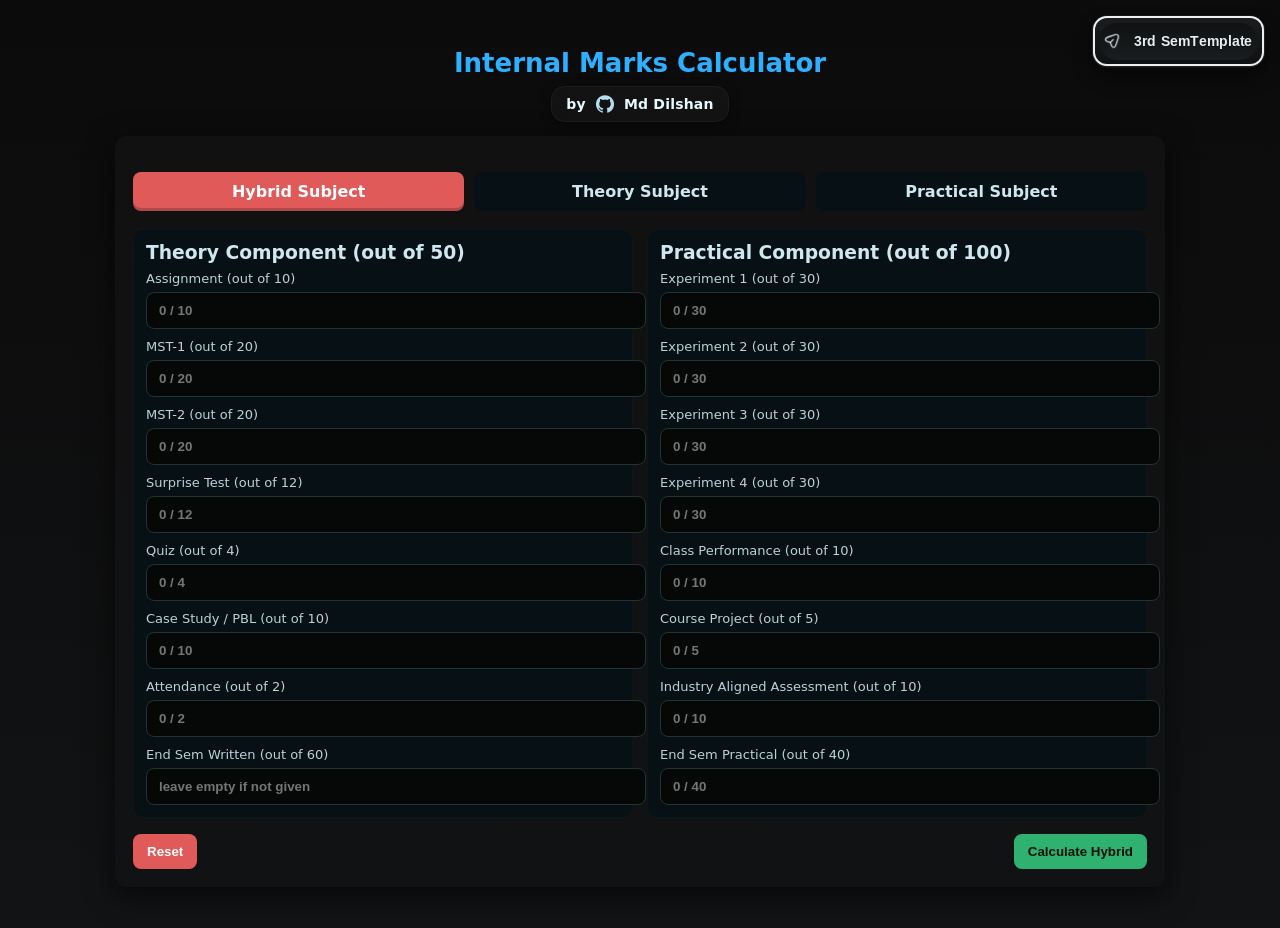
==== commit 5a47932f: "Refactor code structure for improved readability and maintainability" ====
--- a/index.html
+++ b/index.html
@@ -80,6 +80,309 @@
          .invalid { border:1px solid var(--danger) !important; }
          .error-msg{color:var(--danger);font-size:12px;margin-top:6px;display:none}
          .error-msg.show{display:block}
+         .button {
+           --primary: #2fb0ff;
+           --neutral-1: #1a1d1f;
+           --neutral-2: #0f1112;
+           --radius: 14px;
+           cursor: pointer;
+           border-radius: var(--radius);
+           text-shadow: 0 1px 1px rgba(0, 0, 0, 0.3);
+           border: none;
+           box-shadow: 0 0.5px 0.5px 1px rgba(255, 255, 255, 0.1),
+             0 10px 20px rgba(0, 0, 0, 0.4), 0 4px 5px 0px rgba(0, 0, 0, 0.15);
+           display: flex;
+           align-items: center;
+           justify-content: center;
+           position: relative;
+           transition: all 0.3s ease;
+           min-width: 200px;
+           padding: 20px;
+           height: 68px;
+           font-family: "Galano Grotesque", Poppins, Montserrat, sans-serif;
+           font-style: normal;
+           font-size: 18px;
+           font-weight: 600;
+           color: #e6eef2;
+         }
+         .button:hover {
+           transform: scale(1.02);
+           box-shadow: 0 0 1px 2px rgba(47, 176, 255, 0.3),
+             0 15px 30px rgba(0, 0, 0, 0.5), 0 10px 3px -3px rgba(0, 0, 0, 0.1);
+         }
+         .button:active {
+           transform: scale(1);
+           box-shadow: 0 0 1px 2px rgba(47, 176, 255, 0.3),
+             0 10px 3px -3px rgba(0, 0, 0, 0.3);
+         }
+         .button:after {
+           content: "";
+           position: absolute;
+           inset: 0;
+           border-radius: var(--radius);
+           border: 2.5px solid transparent;
+           background: linear-gradient(var(--neutral-1), var(--neutral-2)) padding-box,
+             linear-gradient(to bottom, rgba(255, 255, 255, 0.05), rgba(255, 255, 255, 0.02))
+               border-box;
+           z-index: 0;
+           transition: all 0.4s ease;
+         }
+         .button:hover::after {
+           transform: scale(1.05, 1.1);
+           box-shadow: inset 0 -1px 3px 0 rgba(47, 176, 255, 0.3);
+         }
+         .button::before {
+           content: "";
+           inset: 7px 6px 6px 6px;
+           position: absolute;
+           background: linear-gradient(to top, var(--neutral-1), var(--neutral-2));
+           border-radius: 30px;
+           filter: blur(0.5px);
+           z-index: 2;
+         }
+         .state p {
+           display: flex;
+           align-items: center;
+           justify-content: center;
+         }
+         .state .icon {
+           position: absolute;
+           left: 0;
+           top: 0;
+           bottom: 0;
+           margin: auto;
+           transform: scale(1.25);
+           transition: all 0.3s ease;
+           display: flex;
+           align-items: center;
+           justify-content: center;
+         }
+         .state .icon svg {
+           overflow: visible;
+         }
+         .outline {
+           position: absolute;
+           border-radius: inherit;
+           overflow: hidden;
+           z-index: 1;
+           opacity: 0;
+           transition: opacity 0.4s ease;
+           inset: -2px -3.5px;
+         }
+         .outline::before {
+           content: "";
+           position: absolute;
+           inset: -100%;
+           background: conic-gradient(
+             from 180deg,
+             transparent 60%,
+             white 80%,
+             transparent 100%
+           );
+           animation: spin 2s linear infinite;
+           animation-play-state: paused;
+         }
+         @keyframes spin {
+           0% {
+             transform: rotate(0deg);
+           }
+           100% {
+             transform: rotate(360deg);
+           }
+         }
+         .button:hover .outline {
+           opacity: 1;
+         }
+         .button:hover .outline::before {
+           animation-play-state: running;
+         }
+         .state p span {
+           display: block;
+           opacity: 0;
+           animation: slideDown 0.8s ease forwards calc(var(--i) * 0.03s);
+         }
+         .button:hover p span {
+           opacity: 1;
+           animation: wave 0.5s ease forwards calc(var(--i) * 0.02s);
+         }
+         .button:focus p span {
+           opacity: 1;
+           animation: disapear 0.6s ease forwards calc(var(--i) * 0.03s);
+         }
+         @keyframes wave {
+           30% {
+             opacity: 1;
+             transform: translateY(4px) translateX(0) rotate(0);
+           }
+           50% {
+             opacity: 1;
+             transform: translateY(-3px) translateX(0) rotate(0);
+             color: var(--primary);
+           }
+           100% {
+             opacity: 1;
+             transform: translateY(0) translateX(0) rotate(0);
+           }
+         }
+         @keyframes slideDown {
+           0% {
+             opacity: 0;
+             transform: translateY(-20px) translateX(5px) rotate(-90deg);
+             color: var(--primary);
+             filter: blur(5px);
+           }
+           30% {
+             opacity: 1;
+             transform: translateY(4px) translateX(0) rotate(0);
+             filter: blur(0);
+           }
+           50% {
+             opacity: 1;
+             transform: translateY(-3px) translateX(0) rotate(0);
+           }
+           100% {
+             opacity: 1;
+             transform: translateY(0) translateX(0) rotate(0);
+           }
+         }
+         @keyframes disapear {
+           from {
+             opacity: 1;
+           }
+           to {
+             opacity: 0;
+             transform: translateX(5px) translateY(20px);
+             color: var(--primary);
+             filter: blur(5px);
+           }
+         }
+         .state--default .icon svg {
+           animation: land 0.6s ease forwards;
+         }
+         .button:hover .state--default .icon {
+           transform: rotate(45deg) scale(1.25);
+         }
+         .button:focus .state--default svg {
+           animation: takeOff 0.8s linear forwards;
+         }
+         .button:focus .state--default .icon {
+           transform: rotate(0) scale(1.25);
+         }
+         @keyframes takeOff {
+           0% {
+             opacity: 1;
+           }
+           60% {
+             opacity: 1;
+             transform: translateX(70px) rotate(45deg) scale(2);
+           }
+           100% {
+             opacity: 0;
+             transform: translateX(160px) rotate(45deg) scale(0);
+           }
+         }
+         @keyframes land {
+           0% {
+             transform: translateX(-60px) translateY(30px) rotate(-50deg) scale(2);
+             opacity: 0;
+             filter: blur(3px);
+           }
+           100% {
+             transform: translateX(0) translateY(0) rotate(0);
+             opacity: 1;
+             filter: blur(0);
+           }
+         }
+         .state--default .icon:before {
+           content: "";
+           position: absolute;
+           top: 50%;
+           height: 2px;
+           width: 0;
+           left: -5px;
+           background: linear-gradient(to right, transparent, rgba(47, 176, 255, 0.6));
+         }
+         .button:focus .state--default .icon:before {
+           animation: contrail 0.8s linear forwards;
+         }
+         @keyframes contrail {
+           0% {
+             width: 0;
+             opacity: 1;
+           }
+           8% {
+             width: 15px;
+           }
+           60% {
+             opacity: 0.7;
+             width: 80px;
+           }
+           100% {
+             opacity: 0;
+             width: 160px;
+           }
+         }
+         .state {
+           padding-left: 29px;
+           z-index: 2;
+           display: flex;
+           position: relative;
+         }
+         .state--default span:nth-child(4) {
+           margin-right: 5px;
+         }
+         .state--sent {
+           display: none;
+         }
+         .state--sent svg {
+           transform: scale(1.25);
+           margin-right: 8px;
+         }
+         .button:focus .state--default {
+           position: absolute;
+         }
+         .button:focus .state--sent {
+           display: flex;
+         }
+         .button:focus .state--sent span {
+           opacity: 0;
+           animation: slideDown 0.8s ease forwards calc(var(--i) * 0.2s);
+         }
+         .button:focus .state--sent .icon svg {
+           opacity: 0;
+           animation: appear 1.2s ease forwards 0.8s;
+         }
+         @keyframes appear {
+           0% {
+             opacity: 0;
+             transform: scale(4) rotate(-40deg);
+             color: var(--primary);
+             filter: blur(4px);
+           }
+           30% {
+             opacity: 1;
+             transform: scale(0.6);
+             filter: blur(1px);
+           }
+           50% {
+             opacity: 1;
+             transform: scale(1.2);
+             filter: blur(0);
+           }
+           100% {
+             opacity: 1;
+             transform: scale(1);
+           }
+         }
+         .template-button-container{position:absolute;top:16px;right:16px;z-index:100}
+         .button{min-width:150px;padding:12px;height:50px;font-size:14px}
+         @media (max-width:768px){
+         .template-button-container{position:static;display:flex;justify-content:center;margin-top:16px}
+         .button{min-width:140px;padding:10px;height:45px;font-size:13px}
+         }
+         @media (max-width:420px) {
+         .button{min-width:130px;padding:8px;height:40px;font-size:12px}
+         }
          @media (max-width:1000px){ .grid{grid-template-columns:1fr} .tabs{flex-direction:column} .controls{flex-direction:row-reverse} }
       </style>
    </head>
@@ -95,6 +398,61 @@
                   </svg>
                   <span class="name">Md Dilshan</span>
                </a>
+            </div>
+            <!-- 3rd Sem Template Button -->
+            <div class="template-button-container">
+               <button class="button" onclick="window.location.href='for3rdSemcu.html'" aria-label="3rd Sem Template" title="3rd Sem Template">
+                  <div class="outline"></div>
+                  <div class="state state--default">
+                     <div class="icon">
+                        <svg width="1em" height="1em" viewBox="0 0 24 24" fill="none" xmlns="http://www.w3.org/2000/svg">
+                           <g style="filter: url(#shadow)">
+                              <path d="M14.2199 21.63C13.0399 21.63 11.3699 20.8 10.0499 16.83L9.32988 14.67L7.16988 13.95C3.20988 12.63 2.37988 10.96 2.37988 9.78001C2.37988 8.61001 3.20988 6.93001 7.16988 5.60001L15.6599 2.77001C17.7799 2.06001 19.5499 2.27001 20.6399 3.35001C21.7299 4.43001 21.9399 6.21001 21.2299 8.33001L18.3999 16.82C17.0699 20.8 15.3999 21.63 14.2199 21.63ZM7.63988 7.03001C4.85988 7.96001 3.86988 9.06001 3.86988 9.78001C3.86988 10.5 4.85988 11.6 7.63988 12.52L10.1599 13.36C10.3799 13.43 10.5599 13.61 10.6299 13.83L11.4699 16.35C12.3899 19.13 13.4999 20.12 14.2199 20.12C14.9399 20.12 16.0399 19.13 16.9699 16.35L19.7999 7.86001C20.3099 6.32001 20.2199 5.06001 19.5699 4.41001C18.9199 3.76001 17.6599 3.68001 16.1299 4.19001L7.63988 7.03001Z" fill="currentColor"></path>
+                              <path d="M10.11 14.4C9.92005 14.4 9.73005 14.33 9.58005 14.18C9.29005 13.89 9.29005 13.41 9.58005 13.12L13.16 9.53C13.45 9.24 13.93 9.24 14.22 9.53C14.51 9.82 14.51 10.3 14.22 10.59L10.64 14.18C10.5 14.33 10.3 14.4 10.11 14.4Z" fill="currentColor"></path>
+                           </g>
+                           <defs>
+                              <filter id="shadow">
+                                 <fedropshadow dx="0" dy="1" stdDeviation="0.6" flood-opacity="0.5"></fedropshadow>
+                              </filter>
+                           </defs>
+                        </svg>
+                     </div>
+                     <p>
+                        <span style="--i:0">3</span>
+                        <span style="--i:1">r</span>
+                        <span style="--i:2">d</span>
+                        <span style="--i:3"> </span>
+                        <span style="--i:4">S</span>
+                        <span style="--i:5">e</span>
+                        <span style="--i:6">m</span>
+                        <span style="--i:7"> </span>
+                        <span style="--i:8">T</span>
+                        <span style="--i:9">e</span>
+                        <span style="--i:10">m</span>
+                        <span style="--i:11">p</span>
+                        <span style="--i:12">l</span>
+                        <span style="--i:13">a</span>
+                        <span style="--i:14">t</span>
+                        <span style="--i:15">e</span>
+                     </p>
+                  </div>
+                  <div class="state state--sent">
+                     <div class="icon">
+                        <svg xmlns="http://www.w3.org/2000/svg" fill="none" viewBox="0 0 24 24" height="1em" width="1em" stroke-width="0.5px" stroke="black">
+                           <g style="filter: url(#shadow)">
+                              <path fill="currentColor" d="M12 22.75C6.07 22.75 1.25 17.93 1.25 12C1.25 6.07 6.07 1.25 12 1.25C17.93 1.25 22.75 6.07 22.75 12C22.75 17.93 17.93 22.75 12 22.75ZM12 2.75C6.9 2.75 2.75 6.9 2.75 12C2.75 17.1 6.9 21.25 12 21.25C17.1 21.25 21.25 17.1 21.25 12C21.25 6.9 17.1 2.75 12 2.75Z"></path>
+                              <path fill="currentColor" d="M10.5795 15.5801C10.3795 15.5801 10.1895 15.5001 10.0495 15.3601L7.21945 12.5301C6.92945 12.2401 6.92945 11.7601 7.21945 11.4701C7.50945 11.1801 7.98945 11.1801 8.27945 11.4701L10.5795 13.7701L15.7195 8.6301C16.0095 8.3401 16.4895 8.3401 16.7795 8.6301C17.0695 8.9201 17.0695 9.4001 16.7795 9.6901L11.1095 15.3601C10.9695 15.5001 10.7795 15.5801 10.5795 15.5801Z"></path>
+                           </g>
+                        </svg>
+                     </div>
+                     <p>
+                        <span style="--i:5">S</span>
+                        <span style="--i:6">e</span>
+                        <span style="--i:7">n</span>
+                        <span style="--i:8">t</span>
+                     </p>
+                  </div>
+               </button>
             </div>
          </header>
          <div class="card">
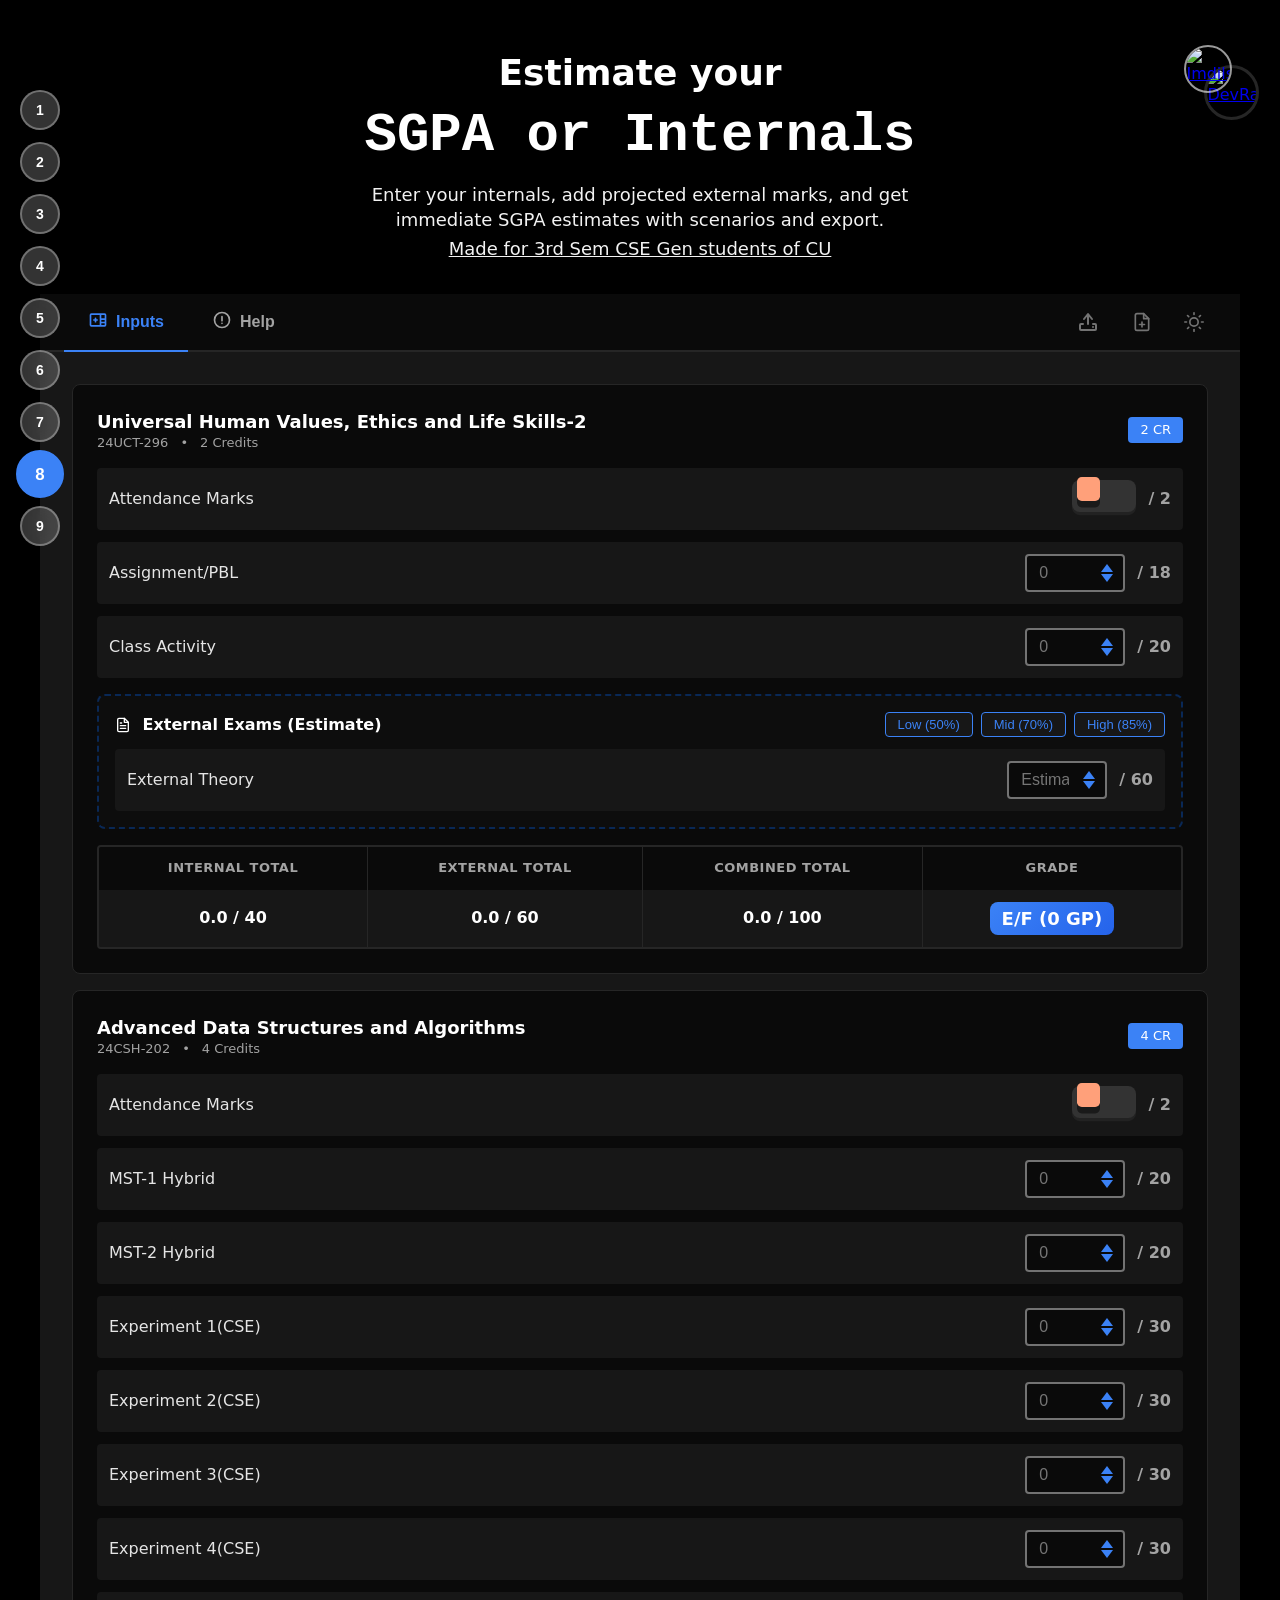
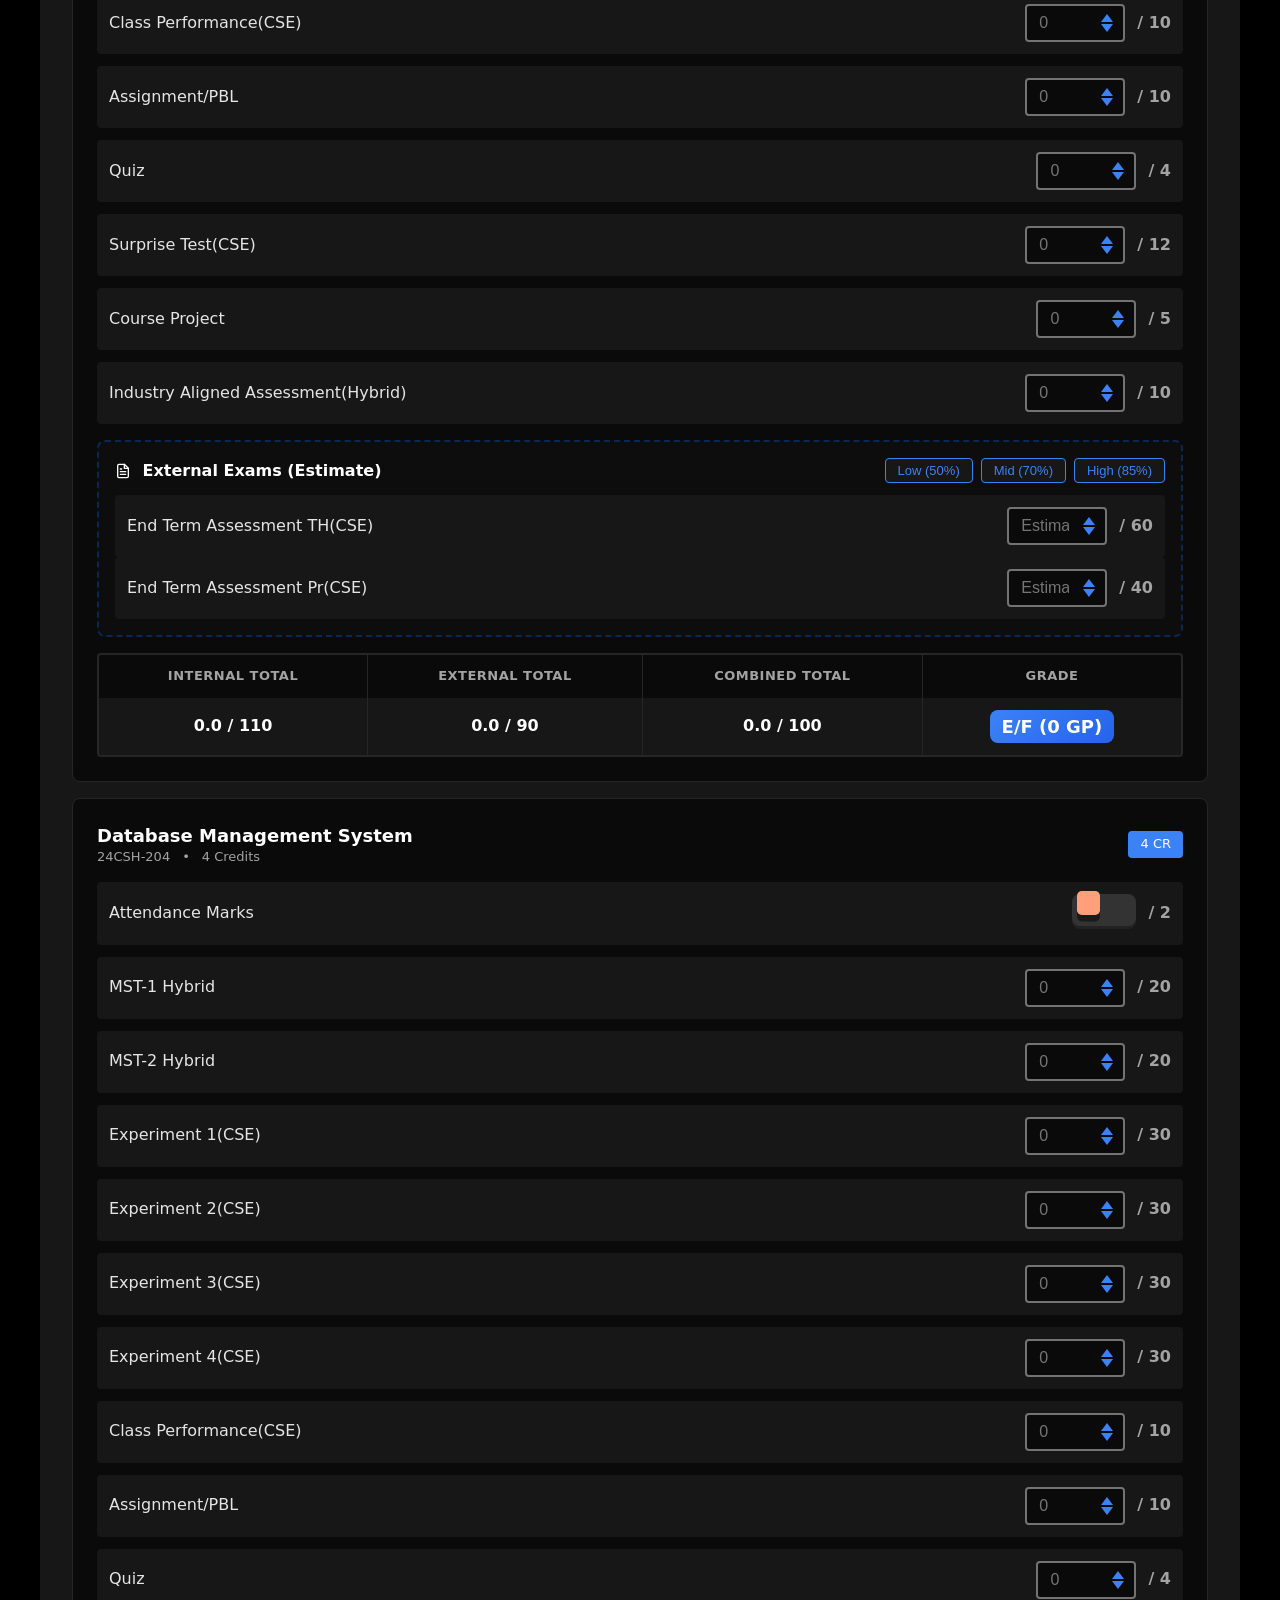
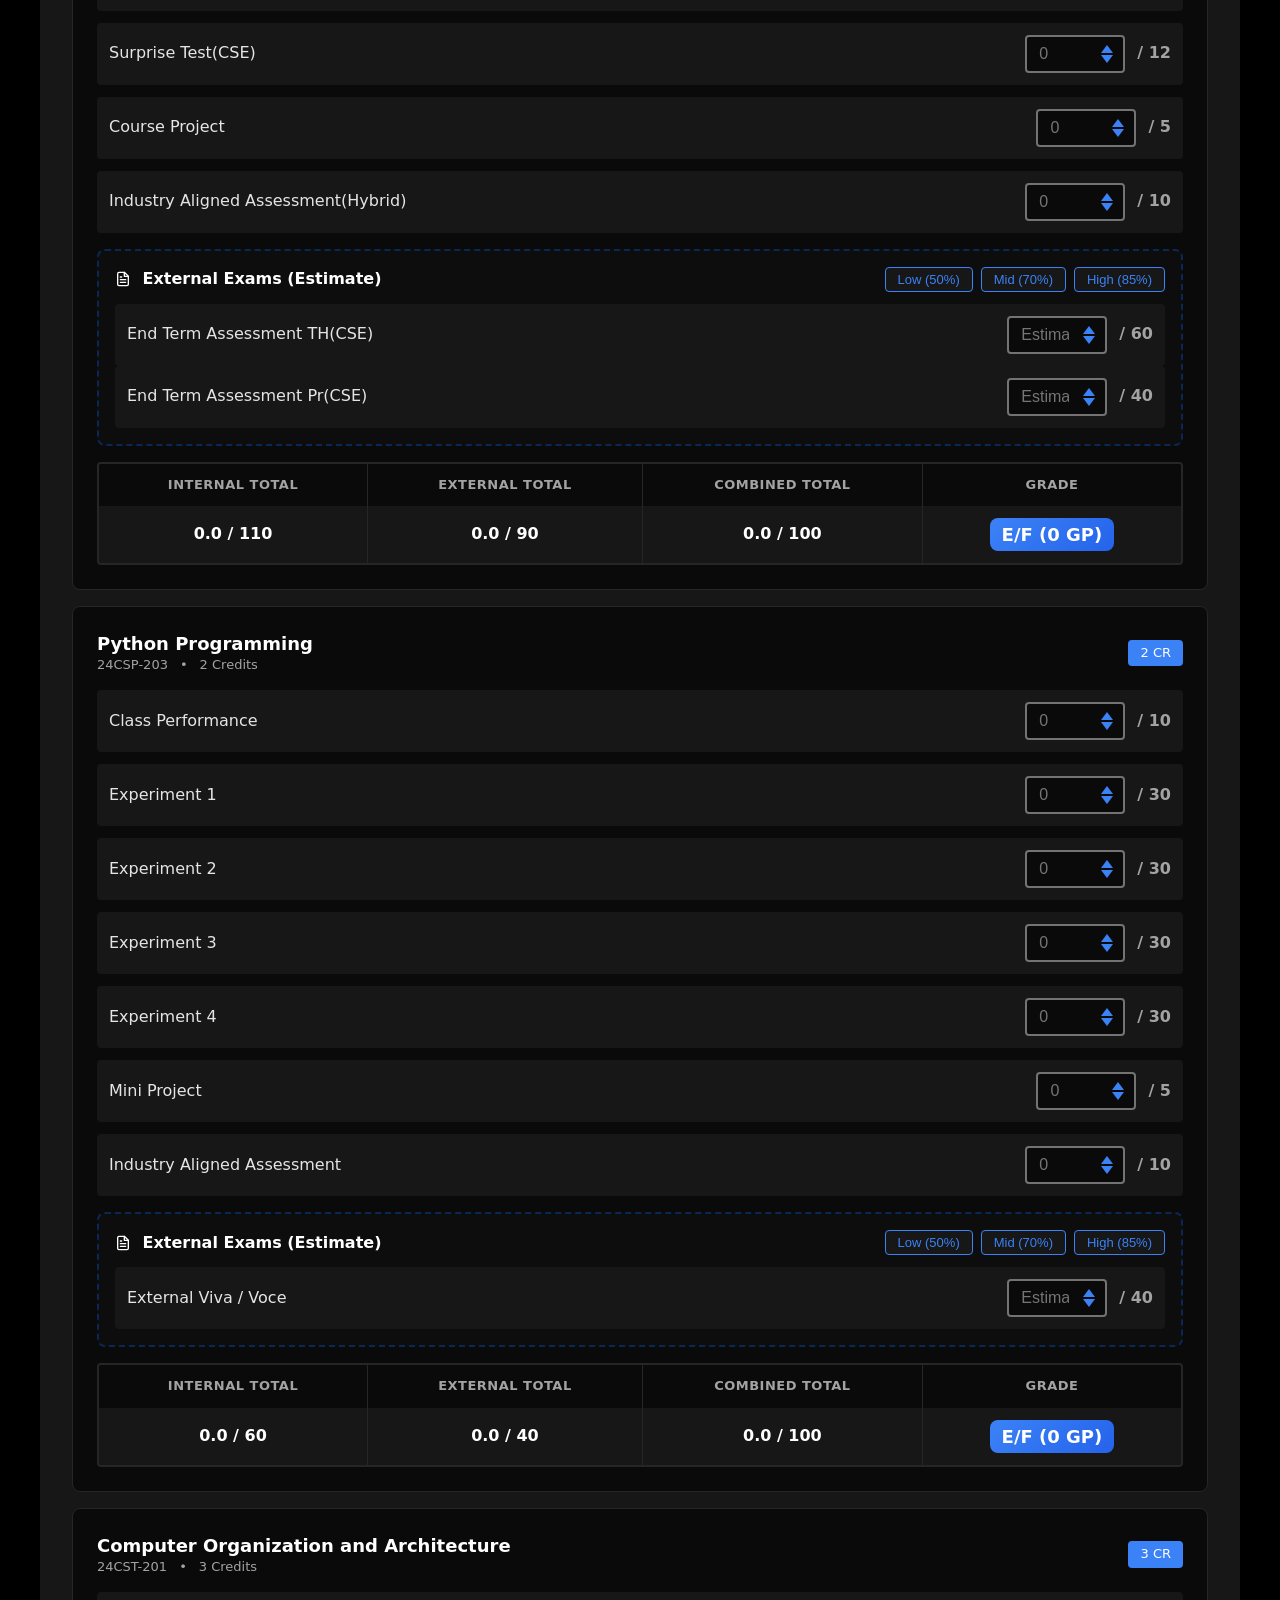
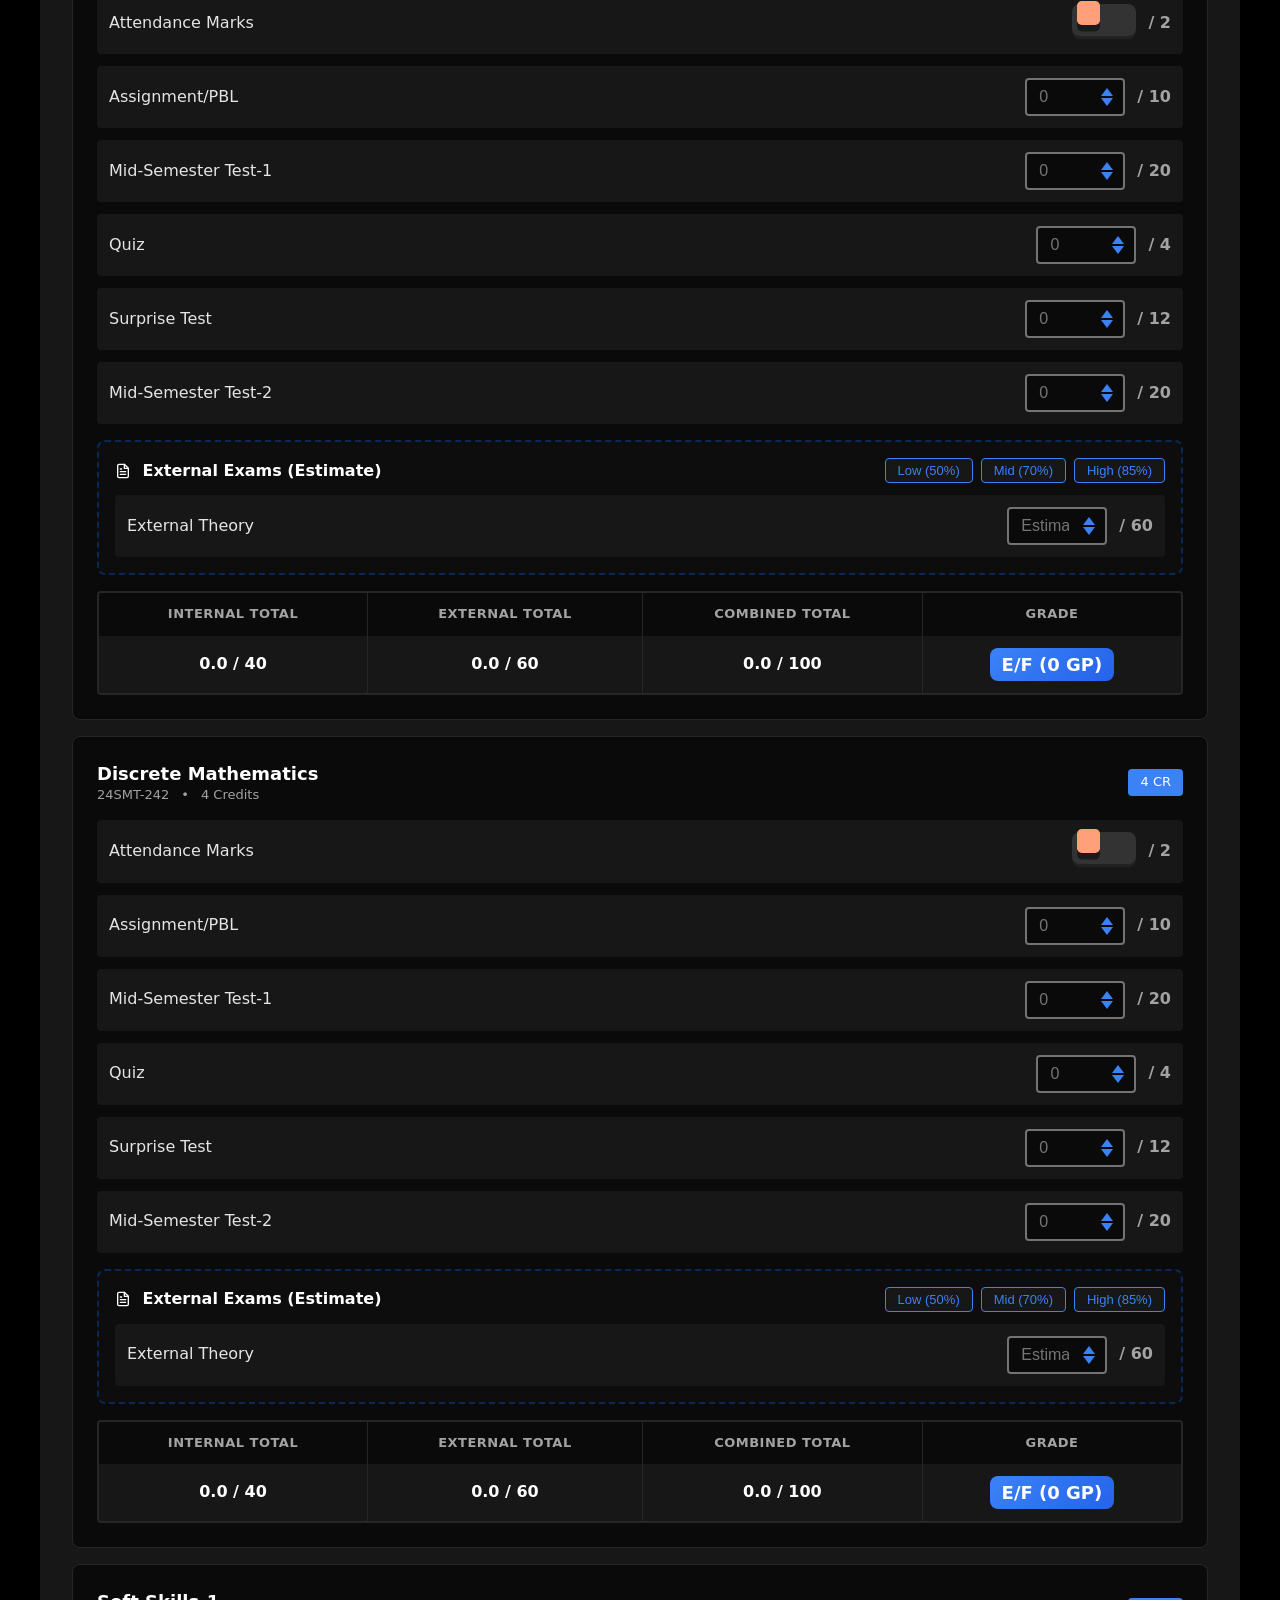
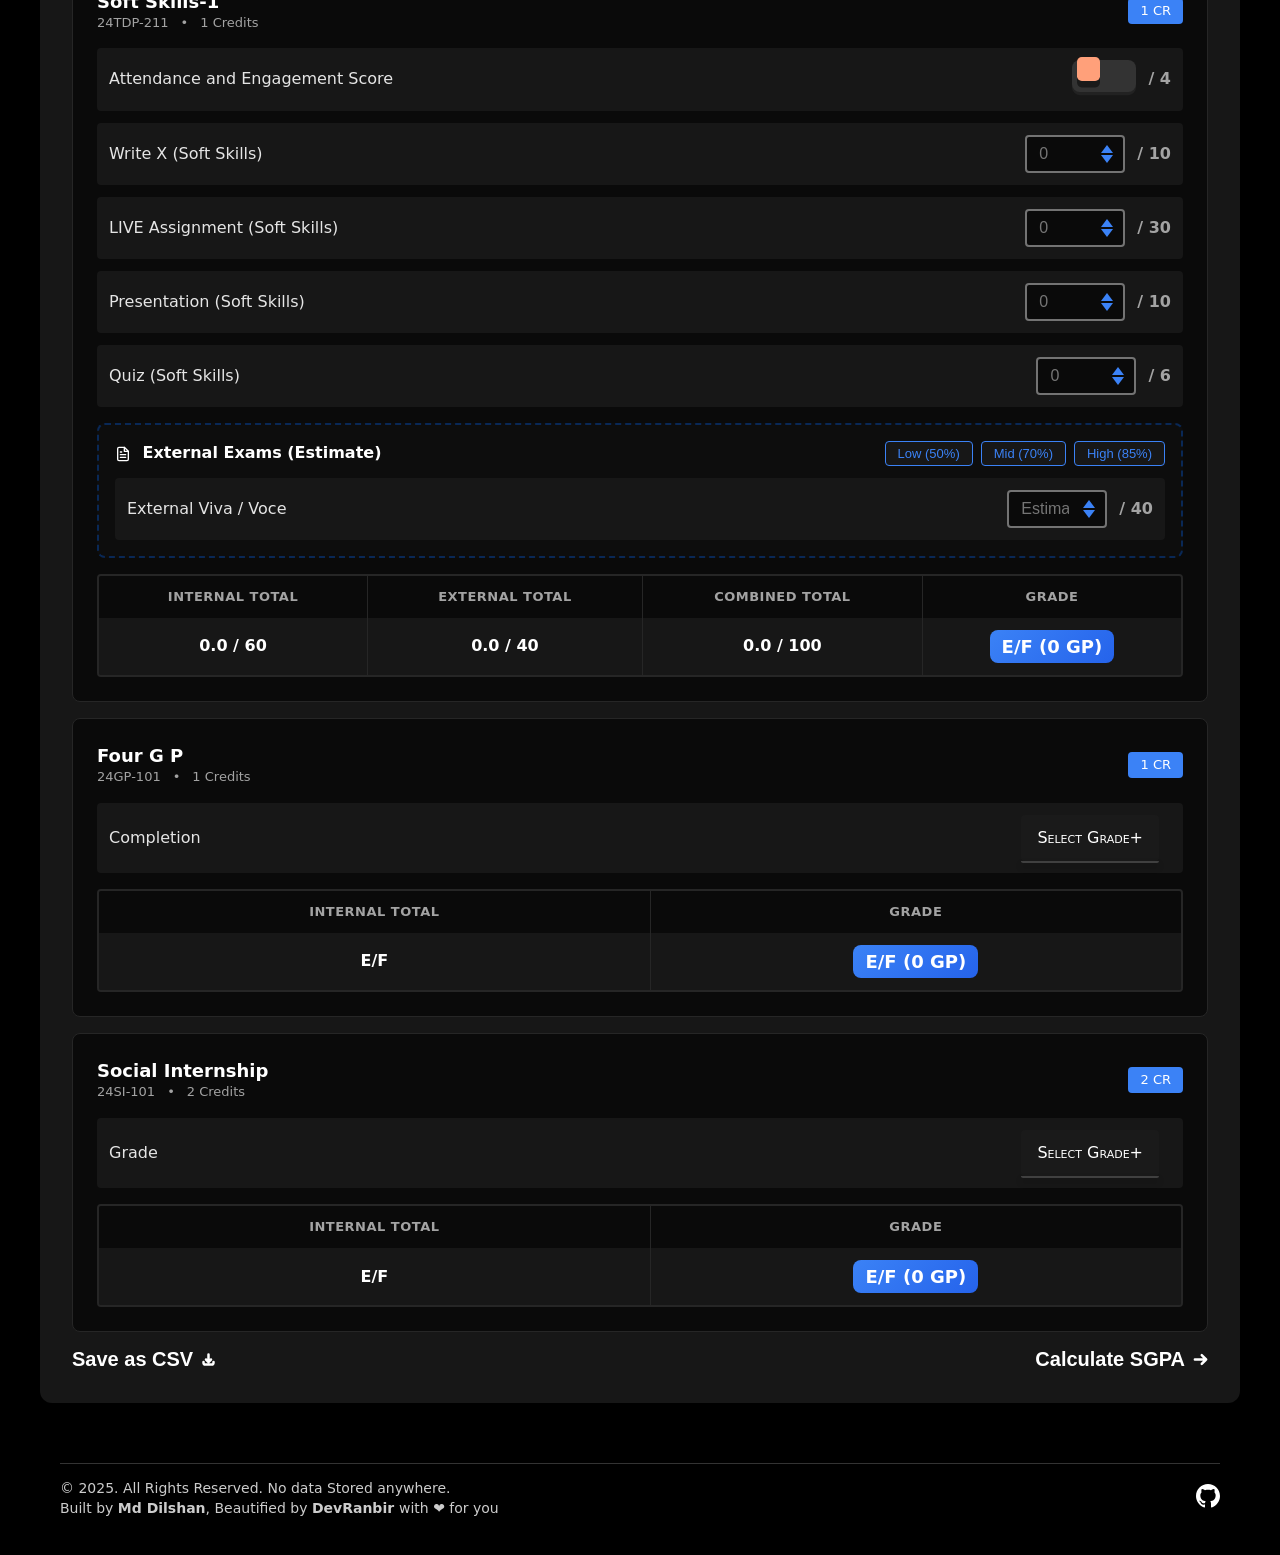
==== commit a14a46a5: "Implement feature X to enhance user experience and optimize performance --for me" ====
--- a/index.html
+++ b/index.html
@@ -1,876 +1,343 @@
 <!doctype html>
-<html lang="en">
-   <head>
-      <meta charset="utf-8" />
-      <meta name="viewport" content="width=device-width,initial-scale=1" />
-      <link rel="icon" type="image/png" href="favicon.png" />
-      <title>Internal Marks Calculator</title>
-        <meta property="og:title" content="Internal Marks Calculator" />
-        <meta property="og:description" content="Calculate Internal marks and Grade easily." />
-        <meta property="og:type" content="website" />
-        <meta property="og:url" content="https://imdilshan.github.io/Internal-Marks-Calculator/" />
-        <meta property="og:image" content="https://imdilshan.github.io/Internal-Marks-Calculator/preview1.jpg" />
-        <meta property="og:image:width" content="1200" />
-        <meta property="og:image:height" content="630" />
-      
-        <meta name="twitter:card" content="summary_large_image" />
-        <meta name="twitter:title" content="Internal Marks Calculator" />
-        <meta name="twitter:description" content="Calculate Internal marks and Grade easily." />
-        <meta name="twitter:image" content="https://imdilshan.github.io/Internal-Marks-Calculator/preview1.jpg" />
-      
-      <style>
-         :root{
-         --bg:#0f1112; --panel:#0b0d0e; --muted:#9fb0b6; --accent:#2fb0ff; --ok:#2fb26f; --danger:#e05a5a;
-         --tab-inactive:#071015;
-         --hybrid-color: #e05a5a; 
-         --theory-color: #2fb0ff;
-         --practical-color: #2fb26f; 
-         --tab-active-text-dark: #042026;
-         --tab-active-text-light: #ffffff;
-         }
-         html,body{height:100%;margin:0;background:linear-gradient(180deg,#0b0b0c 0%, #121314 100%);font-family:Inter,system-ui,-apple-system,Segoe UI,Roboto,Helvetica,Arial;color:#e6eef2}
-         .container{max-width:1050px;margin:28px auto;padding:20px;}
-         header{text-align:center;margin-bottom:14px}
-         h1{font-size:26px;margin:0;color:var(--accent);font-weight:800}
-         .credit-wrap { margin-top: 8px; display:flex; justify-content:center; }
-         .credit {
-         display:inline-flex;
-         align-items:center;
-         gap:10px;
-         padding:8px 14px;
-         border-radius:14px;
-         background: rgba(255,255,255,0.03);
-         border: 1px solid rgba(255,255,255,0.04);
-         backdrop-filter: blur(6px);
-         text-decoration:none;
-         color: #bfe9ff;
-         font-weight:600;
-         font-size:14px;
-         transition: transform .14s ease, box-shadow .18s ease, background .12s ease;
-         box-shadow: 0 3px 12px rgba(0,0,0,0.45);
-         }
-         .credit:hover { transform: translateY(-3px); background: rgba(47,176,255,0.08); box-shadow: 0 8px 30px rgba(47,176,255,0.06); color: var(--accent); }
-         .credit .gh-icon { width:18px; height:18px; display:inline-block; vertical-align:middle; fill: currentColor; opacity:0.95; }
-         .credit .name { color: #e6f9ff; font-weight:700; letter-spacing: .2px; }
-         .credit .meta { font-size:13px; opacity:0.85; color:#cfe7ef; }
-         @media (max-width:420px) {
-         .credit { padding:7px 10px; gap:8px; font-size:13px; border-radius:10px; }
-         }
-         .tabs{display:flex;gap:10px;margin:18px 0}
-         .tab{flex:1;padding:10px 14px;border-radius:8px;background:var(--tab-inactive);text-align:center;cursor:pointer;font-weight:700;color:#cfe7ef;user-select:none}
-         .tab.active{box-shadow:inset 0 -3px rgba(0,0,0,0.2)}
-         .tab.hybrid.active{background:var(--hybrid-color); color:var(--tab-active-text-light)}
-         .tab.theory.active{background:var(--theory-color); color:var(--tab-active-text-dark)}
-         .tab.practical.active{background:var(--practical-color); color:var(--tab-active-text-dark)}
-         .card{background:linear-gradient(180deg, rgba(255,255,255,0.02), rgba(0,0,0,0.04));border-radius:12px;padding:18px;box-shadow: 0 8px 30px rgba(0,0,0,0.6);} 
-         .grid{display:grid;grid-template-columns:repeat(2,minmax(0,1fr));gap:14px}
-         .section{padding:12px;border-radius:10px;background:#071014;border:1px solid rgba(255,255,255,0.02)}
-         label{display:block;font-size:13px;color:#bcd1d9;margin-bottom:6px}
-         input[type=number]{width:100%;padding:10px 12px;border-radius:8px;border:1px solid #233235;background:#060808;color:#e6eef2;font-weight:700}
-         .controls{display:flex;gap:10px;margin-top:16px}
-         button{padding:10px 14px;border-radius:8px;border:0;cursor:pointer;font-weight:800}
-         .btn-reset{background:var(--danger);color:white}
-         .btn-calc{background:var(--ok);color:#03100a;margin-left:auto}
-         .result{margin-top:16px;background:#061112;padding:12px;border-radius:10px;border:1px solid rgba(255,255,255,0.02)}
-         .line{display:flex;justify-content:space-between;padding:6px 0;color:#d7eef5}
-         .bar{height:12px;background:#0a1a1c;border-radius:8px;overflow:hidden;margin-top:8px}
-         .bar > i{display:block;height:100%;background:linear-gradient(90deg,#1fb0ff,#2fd8a6)}
-         .small{font-size:13px;color:var(--muted)}
-         .break{margin-top:10px;border-top:1px dashed rgba(255,255,255,0.03);padding-top:10px}
-         .invalid { border:1px solid var(--danger) !important; }
-         .error-msg{color:var(--danger);font-size:12px;margin-top:6px;display:none}
-         .error-msg.show{display:block}
-         .button {
-           --primary: #2fb0ff;
-           --neutral-1: #1a1d1f;
-           --neutral-2: #0f1112;
-           --radius: 14px;
-           cursor: pointer;
-           border-radius: var(--radius);
-           text-shadow: 0 1px 1px rgba(0, 0, 0, 0.3);
-           border: none;
-           box-shadow: 0 0.5px 0.5px 1px rgba(255, 255, 255, 0.1),
-             0 10px 20px rgba(0, 0, 0, 0.4), 0 4px 5px 0px rgba(0, 0, 0, 0.15);
-           display: flex;
-           align-items: center;
-           justify-content: center;
-           position: relative;
-           transition: all 0.3s ease;
-           min-width: 200px;
-           padding: 20px;
-           height: 68px;
-           font-family: "Galano Grotesque", Poppins, Montserrat, sans-serif;
-           font-style: normal;
-           font-size: 18px;
-           font-weight: 600;
-           color: #e6eef2;
-         }
-         .button:hover {
-           transform: scale(1.02);
-           box-shadow: 0 0 1px 2px rgba(47, 176, 255, 0.3),
-             0 15px 30px rgba(0, 0, 0, 0.5), 0 10px 3px -3px rgba(0, 0, 0, 0.1);
-         }
-         .button:active {
-           transform: scale(1);
-           box-shadow: 0 0 1px 2px rgba(47, 176, 255, 0.3),
-             0 10px 3px -3px rgba(0, 0, 0, 0.3);
-         }
-         .button:after {
-           content: "";
-           position: absolute;
-           inset: 0;
-           border-radius: var(--radius);
-           border: 2.5px solid transparent;
-           background: linear-gradient(var(--neutral-1), var(--neutral-2)) padding-box,
-             linear-gradient(to bottom, rgba(255, 255, 255, 0.05), rgba(255, 255, 255, 0.02))
-               border-box;
-           z-index: 0;
-           transition: all 0.4s ease;
-         }
-         .button:hover::after {
-           transform: scale(1.05, 1.1);
-           box-shadow: inset 0 -1px 3px 0 rgba(47, 176, 255, 0.3);
-         }
-         .button::before {
-           content: "";
-           inset: 7px 6px 6px 6px;
-           position: absolute;
-           background: linear-gradient(to top, var(--neutral-1), var(--neutral-2));
-           border-radius: 30px;
-           filter: blur(0.5px);
-           z-index: 2;
-         }
-         .state p {
-           display: flex;
-           align-items: center;
-           justify-content: center;
-         }
-         .state .icon {
-           position: absolute;
-           left: 0;
-           top: 0;
-           bottom: 0;
-           margin: auto;
-           transform: scale(1.25);
-           transition: all 0.3s ease;
-           display: flex;
-           align-items: center;
-           justify-content: center;
-         }
-         .state .icon svg {
-           overflow: visible;
-         }
-         .outline {
-           position: absolute;
-           border-radius: inherit;
-           overflow: hidden;
-           z-index: 1;
-           opacity: 0;
-           transition: opacity 0.4s ease;
-           inset: -2px -3.5px;
-         }
-         .outline::before {
-           content: "";
-           position: absolute;
-           inset: -100%;
-           background: conic-gradient(
-             from 180deg,
-             transparent 60%,
-             white 80%,
-             transparent 100%
-           );
-           animation: spin 2s linear infinite;
-           animation-play-state: paused;
-         }
-         @keyframes spin {
-           0% {
-             transform: rotate(0deg);
-           }
-           100% {
-             transform: rotate(360deg);
-           }
-         }
-         .button:hover .outline {
-           opacity: 1;
-         }
-         .button:hover .outline::before {
-           animation-play-state: running;
-         }
-         .state p span {
-           display: block;
-           opacity: 0;
-           animation: slideDown 0.8s ease forwards calc(var(--i) * 0.03s);
-         }
-         .button:hover p span {
-           opacity: 1;
-           animation: wave 0.5s ease forwards calc(var(--i) * 0.02s);
-         }
-         .button:focus p span {
-           opacity: 1;
-           animation: disapear 0.6s ease forwards calc(var(--i) * 0.03s);
-         }
-         @keyframes wave {
-           30% {
-             opacity: 1;
-             transform: translateY(4px) translateX(0) rotate(0);
-           }
-           50% {
-             opacity: 1;
-             transform: translateY(-3px) translateX(0) rotate(0);
-             color: var(--primary);
-           }
-           100% {
-             opacity: 1;
-             transform: translateY(0) translateX(0) rotate(0);
-           }
-         }
-         @keyframes slideDown {
-           0% {
-             opacity: 0;
-             transform: translateY(-20px) translateX(5px) rotate(-90deg);
-             color: var(--primary);
-             filter: blur(5px);
-           }
-           30% {
-             opacity: 1;
-             transform: translateY(4px) translateX(0) rotate(0);
-             filter: blur(0);
-           }
-           50% {
-             opacity: 1;
-             transform: translateY(-3px) translateX(0) rotate(0);
-           }
-           100% {
-             opacity: 1;
-             transform: translateY(0) translateX(0) rotate(0);
-           }
-         }
-         @keyframes disapear {
-           from {
-             opacity: 1;
-           }
-           to {
-             opacity: 0;
-             transform: translateX(5px) translateY(20px);
-             color: var(--primary);
-             filter: blur(5px);
-           }
-         }
-         .state--default .icon svg {
-           animation: land 0.6s ease forwards;
-         }
-         .button:hover .state--default .icon {
-           transform: rotate(45deg) scale(1.25);
-         }
-         .button:focus .state--default svg {
-           animation: takeOff 0.8s linear forwards;
-         }
-         .button:focus .state--default .icon {
-           transform: rotate(0) scale(1.25);
-         }
-         @keyframes takeOff {
-           0% {
-             opacity: 1;
-           }
-           60% {
-             opacity: 1;
-             transform: translateX(70px) rotate(45deg) scale(2);
-           }
-           100% {
-             opacity: 0;
-             transform: translateX(160px) rotate(45deg) scale(0);
-           }
-         }
-         @keyframes land {
-           0% {
-             transform: translateX(-60px) translateY(30px) rotate(-50deg) scale(2);
-             opacity: 0;
-             filter: blur(3px);
-           }
-           100% {
-             transform: translateX(0) translateY(0) rotate(0);
-             opacity: 1;
-             filter: blur(0);
-           }
-         }
-         .state--default .icon:before {
-           content: "";
-           position: absolute;
-           top: 50%;
-           height: 2px;
-           width: 0;
-           left: -5px;
-           background: linear-gradient(to right, transparent, rgba(47, 176, 255, 0.6));
-         }
-         .button:focus .state--default .icon:before {
-           animation: contrail 0.8s linear forwards;
-         }
-         @keyframes contrail {
-           0% {
-             width: 0;
-             opacity: 1;
-           }
-           8% {
-             width: 15px;
-           }
-           60% {
-             opacity: 0.7;
-             width: 80px;
-           }
-           100% {
-             opacity: 0;
-             width: 160px;
-           }
-         }
-         .state {
-           padding-left: 29px;
-           z-index: 2;
-           display: flex;
-           position: relative;
-         }
-         .state--default span:nth-child(4) {
-           margin-right: 5px;
-         }
-         .state--sent {
-           display: none;
-         }
-         .state--sent svg {
-           transform: scale(1.25);
-           margin-right: 8px;
-         }
-         .button:focus .state--default {
-           position: absolute;
-         }
-         .button:focus .state--sent {
-           display: flex;
-         }
-         .button:focus .state--sent span {
-           opacity: 0;
-           animation: slideDown 0.8s ease forwards calc(var(--i) * 0.2s);
-         }
-         .button:focus .state--sent .icon svg {
-           opacity: 0;
-           animation: appear 1.2s ease forwards 0.8s;
-         }
-         @keyframes appear {
-           0% {
-             opacity: 0;
-             transform: scale(4) rotate(-40deg);
-             color: var(--primary);
-             filter: blur(4px);
-           }
-           30% {
-             opacity: 1;
-             transform: scale(0.6);
-             filter: blur(1px);
-           }
-           50% {
-             opacity: 1;
-             transform: scale(1.2);
-             filter: blur(0);
-           }
-           100% {
-             opacity: 1;
-             transform: scale(1);
-           }
-         }
-         .template-button-container{position:absolute;top:16px;right:16px;z-index:100}
-         .button{min-width:150px;padding:12px;height:50px;font-size:14px}
-         @media (max-width:768px){
-         .template-button-container{position:static;display:flex;justify-content:center;margin-top:16px}
-         .button{min-width:140px;padding:10px;height:45px;font-size:13px}
-         }
-         @media (max-width:420px) {
-         .button{min-width:130px;padding:8px;height:40px;font-size:12px}
-         }
-         @media (max-width:1000px){ .grid{grid-template-columns:1fr} .tabs{flex-direction:column} .controls{flex-direction:row-reverse} }
-      </style>
-   </head>
-   <body>
-      <div class="container">
-         <header>
-            <h1>Internal Marks Calculator</h1>
-            <div class="credit-wrap" aria-hidden="false">
-               <a class="credit" href="https://github.com/Imdilshan" target="_blank" rel="noopener noreferrer" aria-label="Open my GitHub profile in a new tab">
-                  <span class="name">by</span>
-                  <svg class="gh-icon" viewBox="0 0 24 24" aria-hidden="true" focusable="false">
-                     <path d="M12 .297a12 12 0 0 0-3.797 23.396c.6.11.82-.26.82-.577v-2.04c-3.338.726-4.033-1.61-4.033-1.61-.546-1.387-1.333-1.758-1.333-1.758-1.088-.744.083-.729.083-.729 1.205.086 1.84 1.234 1.84 1.234 1.07 1.834 2.809 1.305 3.494.998.108-.776.42-1.305.763-1.605-2.665-.304-5.466-1.333-5.466-5.93 0-1.31.468-2.381 1.235-3.221-.124-.303-.535-1.523.117-3.176 0 0 1.008-.322 3.3 1.23a11.52 11.52 0 0 1 6.003 0c2.29-1.552 3.297-1.23 3.297-1.23.653 1.653.243 2.873.12 3.176.77.84 1.233 1.911 1.233 3.221 0 4.61-2.804 5.624-5.476 5.92.43.37.815 1.1.815 2.22v3.293c0 .32.217.694.825.576A12 12 0 0 0 12 .297"></path>
-                  </svg>
-                  <span class="name">Md Dilshan</span>
-               </a>
-            </div>
-            <!-- 3rd Sem Template Button -->
-            <div class="template-button-container">
-               <button class="button" onclick="window.location.href='for3rdSemcu.html'" aria-label="3rd Sem Template" title="3rd Sem Template">
-                  <div class="outline"></div>
-                  <div class="state state--default">
-                     <div class="icon">
-                        <svg width="1em" height="1em" viewBox="0 0 24 24" fill="none" xmlns="http://www.w3.org/2000/svg">
-                           <g style="filter: url(#shadow)">
-                              <path d="M14.2199 21.63C13.0399 21.63 11.3699 20.8 10.0499 16.83L9.32988 14.67L7.16988 13.95C3.20988 12.63 2.37988 10.96 2.37988 9.78001C2.37988 8.61001 3.20988 6.93001 7.16988 5.60001L15.6599 2.77001C17.7799 2.06001 19.5499 2.27001 20.6399 3.35001C21.7299 4.43001 21.9399 6.21001 21.2299 8.33001L18.3999 16.82C17.0699 20.8 15.3999 21.63 14.2199 21.63ZM7.63988 7.03001C4.85988 7.96001 3.86988 9.06001 3.86988 9.78001C3.86988 10.5 4.85988 11.6 7.63988 12.52L10.1599 13.36C10.3799 13.43 10.5599 13.61 10.6299 13.83L11.4699 16.35C12.3899 19.13 13.4999 20.12 14.2199 20.12C14.9399 20.12 16.0399 19.13 16.9699 16.35L19.7999 7.86001C20.3099 6.32001 20.2199 5.06001 19.5699 4.41001C18.9199 3.76001 17.6599 3.68001 16.1299 4.19001L7.63988 7.03001Z" fill="currentColor"></path>
-                              <path d="M10.11 14.4C9.92005 14.4 9.73005 14.33 9.58005 14.18C9.29005 13.89 9.29005 13.41 9.58005 13.12L13.16 9.53C13.45 9.24 13.93 9.24 14.22 9.53C14.51 9.82 14.51 10.3 14.22 10.59L10.64 14.18C10.5 14.33 10.3 14.4 10.11 14.4Z" fill="currentColor"></path>
-                           </g>
-                           <defs>
-                              <filter id="shadow">
-                                 <fedropshadow dx="0" dy="1" stdDeviation="0.6" flood-opacity="0.5"></fedropshadow>
-                              </filter>
-                           </defs>
-                        </svg>
-                     </div>
-                     <p>
-                        <span style="--i:0">3</span>
-                        <span style="--i:1">r</span>
-                        <span style="--i:2">d</span>
-                        <span style="--i:3"> </span>
-                        <span style="--i:4">S</span>
-                        <span style="--i:5">e</span>
-                        <span style="--i:6">m</span>
-                        <span style="--i:7"> </span>
-                        <span style="--i:8">T</span>
-                        <span style="--i:9">e</span>
-                        <span style="--i:10">m</span>
-                        <span style="--i:11">p</span>
-                        <span style="--i:12">l</span>
-                        <span style="--i:13">a</span>
-                        <span style="--i:14">t</span>
-                        <span style="--i:15">e</span>
-                     </p>
-                  </div>
-                  <div class="state state--sent">
-                     <div class="icon">
-                        <svg xmlns="http://www.w3.org/2000/svg" fill="none" viewBox="0 0 24 24" height="1em" width="1em" stroke-width="0.5px" stroke="black">
-                           <g style="filter: url(#shadow)">
-                              <path fill="currentColor" d="M12 22.75C6.07 22.75 1.25 17.93 1.25 12C1.25 6.07 6.07 1.25 12 1.25C17.93 1.25 22.75 6.07 22.75 12C22.75 17.93 17.93 22.75 12 22.75ZM12 2.75C6.9 2.75 2.75 6.9 2.75 12C2.75 17.1 6.9 21.25 12 21.25C17.1 21.25 21.25 17.1 21.25 12C21.25 6.9 17.1 2.75 12 2.75Z"></path>
-                              <path fill="currentColor" d="M10.5795 15.5801C10.3795 15.5801 10.1895 15.5001 10.0495 15.3601L7.21945 12.5301C6.92945 12.2401 6.92945 11.7601 7.21945 11.4701C7.50945 11.1801 7.98945 11.1801 8.27945 11.4701L10.5795 13.7701L15.7195 8.6301C16.0095 8.3401 16.4895 8.3401 16.7795 8.6301C17.0695 8.9201 17.0695 9.4001 16.7795 9.6901L11.1095 15.3601C10.9695 15.5001 10.7795 15.5801 10.5795 15.5801Z"></path>
-                           </g>
-                        </svg>
-                     </div>
-                     <p>
-                        <span style="--i:5">S</span>
-                        <span style="--i:6">e</span>
-                        <span style="--i:7">n</span>
-                        <span style="--i:8">t</span>
-                     </p>
-                  </div>
-               </button>
-            </div>
-         </header>
-         <div class="card">
-            <div class="tabs" role="tablist">
-               <div id="tab-hybrid" class="tab hybrid active" role="tab">Hybrid Subject</div>
-               <div id="tab-theory" class="tab theory" role="tab">Theory Subject</div>
-               <div id="tab-practical" class="tab practical" role="tab">Practical Subject</div>
-            </div>
-            <div id="panel-hybrid">
-               <div class="grid">
-                  <div class="section">
-                     <h3 style="margin:0 0 8px;color:#cfe7ef">Theory Component (out of 50)</h3>
-                     <label>Assignment (out of 10)</label>
-                     <input type="number" inputmode="decimal" id="hy_assignment" min="0" max="10" step="0.01" placeholder="0 / 10">
-                     <div id="err-hy_assignment" class="error-msg">Value must be between 0 and 10</div>
-                     <label style="margin-top:10px">MST-1 (out of 20)</label>
-                     <input type="number" inputmode="decimal" id="hy_mst1" min="0" max="20" step="0.01" placeholder="0 / 20">
-                     <div id="err-hy_mst1" class="error-msg">Value must be between 0 and 20</div>
-                     <label style="margin-top:10px">MST-2 (out of 20)</label>
-                     <input type="number" inputmode="decimal" id="hy_mst2" min="0" max="20" step="0.01" placeholder="0 / 20">
-                     <div id="err-hy_mst2" class="error-msg">Value must be between 0 and 20</div>
-                     <label style="margin-top:10px">Surprise Test (out of 12)</label>
-                     <input type="number" inputmode="decimal" id="hy_surprise" min="0" max="12" step="0.01" placeholder="0 / 12">
-                     <div id="err-hy_surprise" class="error-msg">Value must be between 0 and 12</div>
-                     <label style="margin-top:10px">Quiz (out of 4)</label>
-                     <input type="number" inputmode="decimal" id="hy_quiz" min="0" max="4" step="0.01" placeholder="0 / 4">
-                     <div id="err-hy_quiz" class="error-msg">Value must be between 0 and 4</div>
-                     <label style="margin-top:10px">Case Study / PBL (out of 10)</label>
-                     <input type="number" inputmode="decimal" id="hy_pbl" min="0" max="10" step="0.01" placeholder="0 / 10">
-                     <div id="err-hy_pbl" class="error-msg">Value must be between 0 and 10</div>
-                     <label style="margin-top:10px">Attendance (out of 2)</label>
-                     <input type="number" inputmode="decimal" id="hy_attendance" min="0" max="2" step="0.01" placeholder="0 / 2">
-                     <div id="err-hy_attendance" class="error-msg">Value must be between 0 and 2</div>
-                     <label style="margin-top:10px">End Sem Written (out of 60)</label>
-                     <input type="number" inputmode="decimal" id="hy_endwritten" min="0" max="60" step="0.01" placeholder="leave empty if not given">
-                     <div id="err-hy_endwritten" class="error-msg">Value must be between 0 and 60</div>
-                  </div>
-                  <div class="section">
-                     <h3 style="margin:0 0 8px;color:#cfe7ef">Practical Component (out of 100)</h3>
-                     <label>Experiment 1 (out of 30)</label>
-                     <input type="number" inputmode="decimal" id="hy_ws1" min="0" max="30" step="0.01" placeholder="0 / 30">
-                     <div id="err-hy_ws1" class="error-msg">Value must be between 0 and 30</div>
-                     <label style="margin-top:10px">Experiment 2 (out of 30)</label>
-                     <input type="number" inputmode="decimal" id="hy_ws2" min="0" max="30" step="0.01" placeholder="0 / 30">
-                     <div id="err-hy_ws2" class="error-msg">Value must be between 0 and 30</div>
-                     <label style="margin-top:10px">Experiment 3 (out of 30)</label>
-                     <input type="number" inputmode="decimal" id="hy_ws3" min="0" max="30" step="0.01" placeholder="0 / 30">
-                     <div id="err-hy_ws3" class="error-msg">Value must be between 0 and 30</div>
-                     <label style="margin-top:10px">Experiment 4 (out of 30)</label>
-                     <input type="number" inputmode="decimal" id="hy_ws4" min="0" max="30" step="0.01" placeholder="0 / 30">
-                     <div id="err-hy_ws4" class="error-msg">Value must be between 0 and 30</div>
-                     <label style="margin-top:10px">Class Performance (out of 10)</label>
-                     <input type="number" inputmode="decimal" id="hy_classperf" min="0" max="10" step="0.01" placeholder="0 / 10">
-                     <div id="err-hy_classperf" class="error-msg">Value must be between 0 and 10</div>
-                     <label style="margin-top:10px">Course Project (out of 5)</label>
-                     <input type="number" inputmode="decimal" id="hy_miniproject" min="0" max="5" step="0.01" placeholder="0 / 5">
-                     <div id="err-hy_miniproject" class="error-msg">Value must be between 0 and 5</div>
-                     <label style="margin-top:10px">Industry Aligned Assessment (out of 10)</label>
-                     <input type="number" inputmode="decimal" id="hy_industry" min="0" max="10" step="0.01" placeholder="0 / 10">
-                     <div id="err-hy_industry" class="error-msg">Value must be between 0 and 10</div>
-                     <label style="margin-top:10px">End Sem Practical (out of 40)</label>
-                     <input type="number" inputmode="decimal" id="hy_endpractical" min="0" max="40" step="0.01" placeholder="0 / 40">
-                     <div id="err-hy_endpractical" class="error-msg">Value must be between 0 and 40</div>
-                  </div>
-               </div>
-               <div class="controls">
-                  <button id="reset-hybrid" class="btn-reset">Reset</button>
-                  <button id="calc-hybrid" class="btn-calc">Calculate Hybrid</button>
-               </div>
-               <div id="result-hybrid" class="result" style="display:none">
-                  <h3 style="margin:0 0 8px;color:#bfe9ff">Hybrid Results</h3>
-                  <div class="line">
-                     <div class="small">Theory</div>
-                     <div id="hy_theory_pct" style="font-weight:800"></div>
-                  </div>
-                  <div class="break"></div>
-                  <div class="line">
-                     <div class="small">Practical</div>
-                     <div id="hy_practical_pct" style="font-weight:800"></div>
-                  </div>
-                  <div class="break"></div>
-                  <div class="line">
-                     <div class="small">Final</div>
-                     <div id="hy_combined_obt" style="font-family:monospace"></div>
-                  </div>
-                  <div class="line">
-                     <div class="small">Final %</div>
-                     <div id="hy_combined_pct" style="font-weight:800"></div>
-                  </div>
-                  <div class="bar"><i id="hy_bar" style="width:0%"></i></div>
-                  <div class="break"></div>
-               </div>
-            </div>
-            <div id="panel-theory" style="display:none;margin-top:14px">
-               <div class="grid">
-                  <div class="section">
-                     <h3 style="margin:0 0 8px;color:#cfe7ef">Theory Subject</h3>
-                     <label>Assignment (out of 10)</label>
-                     <input type="number" inputmode="decimal" id="t_assignment" min="0" max="10" step="0.01" placeholder="0 / 10">
-                     <div id="err-t_assignment" class="error-msg">Value must be between 0 and 10</div>
-                     <label style="margin-top:10px">MST 1 (out of 20)</label>
-                     <input type="number" inputmode="decimal" id="t_mst1" min="0" max="20" step="0.01" placeholder="0 / 20">
-                     <div id="err-t_mst1" class="error-msg">Value must be between 0 and 20</div>
-                     <label style="margin-top:10px">MST 2 (out of 20)</label>
-                     <input type="number" inputmode="decimal" id="t_mst2" min="0" max="20" step="0.01" placeholder="0 / 20">
-                     <div id="err-t_mst2" class="error-msg">Value must be between 0 and 20</div>
-                     <label style="margin-top:10px">Surprise Test (out of 12)</label>
-                     <input type="number" inputmode="decimal" id="t_surprise" min="0" max="12" step="0.01" placeholder="0 / 12">
-                     <div id="err-t_surprise" class="error-msg">Value must be between 0 and 12</div>
-                     <label style="margin-top:10px">Quiz (out of 4)</label>
-                     <input type="number" inputmode="decimal" id="t_quiz" min="0" max="4" step="0.01" placeholder="0 / 4">
-                     <div id="err-t_quiz" class="error-msg">Value must be between 0 and 4</div>
-                     <label style="margin-top:10px">Attendance (out of 2)</label>
-                     <input type="number" inputmode="decimal" id="t_attendance" min="0" max="2" step="0.01" placeholder="0 / 2">
-                     <div id="err-t_attendance" class="error-msg">Value must be between 0 and 2</div>
-                     <label style="margin-top:10px">End Sem Written (out of 60)</label>
-                     <input type="number" inputmode="decimal" id="t_endwritten" min="0" max="60" step="0.01" placeholder="leave empty if not given">
-                     <div id="err-t_endwritten" class="error-msg">Value must be between 0 and 60</div>
-                  </div>
-                  <div class="section">
-                     <h3 style="margin:0 0 8px;color:#cfe7ef">Output</h3>
-                     <div id="result-theory" class="result" style="display:none">
-                        <div class="line">
-                           <div class="small">Obtained</div>
-                           <div id="t_obt" style="font-family:monospace"></div>
-                        </div>
-                        <div class="line">
-                           <div class="small">Total Max</div>
-                           <div id="t_max" style="font-family:monospace">40</div>
-                        </div>
-                        <div class="line">
-                           <div class="small">Percentage</div>
-                           <div id="t_pct" style="font-weight:800"></div>
-                        </div>
-                        <div class="bar"><i id="t_bar" style="width:0%"></i></div>
-                        <div class="break"></div>
-                     </div>
-                  </div>
-               </div>
-               <div class="controls" style="margin-top:12px">
-                  <button id="reset-theory" class="btn-reset">Reset</button>
-                  <button id="calc-theory" class="btn-calc">Calculate Theory</button>
-               </div>
-            </div>
-            <div id="panel-practical" style="display:none;margin-top:14px">
-               <div class="grid">
-                  <div class="section">
-                     <h3 style="margin:0 0 8px;color:#cfe7ef">Practical Subject</h3>
-                     <label>Experiment 1 (out of 30)</label>
-                     <input type="number" inputmode="decimal" id="pr_ws1" min="0" max="30" step="0.01" placeholder="0 / 30">
-                     <div id="err-pr_ws1" class="error-msg">Value must be between 0 and 30</div>
-                     <label style="margin-top:10px">Experiment 2 (out of 30)</label>
-                     <input type="number" inputmode="decimal" id="pr_ws2" min="0" max="30" step="0.01" placeholder="0 / 30">
-                     <div id="err-pr_ws2" class="error-msg">Value must be between 0 and 30</div>
-                     <label style="margin-top:10px">Experiment 3 (out of 30)</label>
-                     <input type="number" inputmode="decimal" id="pr_ws3" min="0" max="30" step="0.01" placeholder="0 / 30">
-                     <div id="err-pr_ws3" class="error-msg">Value must be between 0 and 30</div>
-                     <label style="margin-top:10px">Experiment 4 (out of 30)</label>
-                     <input type="number" inputmode="decimal" id="pr_ws4" min="0" max="30" step="0.01" placeholder="0 / 30">
-                     <div id="err-pr_ws4" class="error-msg">Value must be between 0 and 30</div>
-                     <label style="margin-top:10px">Class Performance (out of 10)</label>
-                     <input type="number" inputmode="decimal" id="pr_classperf" min="0" max="10" step="0.01" placeholder="0 / 10">
-                     <div id="err-pr_classperf" class="error-msg">Value must be between 0 and 10</div>
-                     <label style="margin-top:10px">Course Project (out of 5)</label>
-                     <input type="number" inputmode="decimal" id="pr_miniproject" min="0" max="5" step="0.01" placeholder="0 / 5">
-                     <div id="err-pr_miniproject" class="error-msg">Value must be between 0 and 5</div>
-                     <label style="margin-top:10px">Industry Aligned Assessment (out of 10)</label>
-                     <input type="number" inputmode="decimal" id="pr_industry" min="0" max="10" step="0.01" placeholder="0 / 10">
-                     <div id="err-pr_industry" class="error-msg">Value must be between 0 and 10</div>
-                     <label style="margin-top:10px">End Sem Practical (out of 40)</label>
-                     <input type="number" inputmode="decimal" id="pr_endpractical" min="0" max="40" step="0.01" placeholder="leave empty if not given">
-                     <div id="err-pr_endpractical" class="error-msg">Value must be between 0 and 40</div>
-                  </div>
-                  <div class="section">
-                     <h3 style="margin:0 0 8px;color:#cfe7ef">Output</h3>
-                     <div id="result-practical" class="result" style="display:none">
-                        <div class="line">
-                           <div class="small">Practical Obtained</div>
-                           <div id="pr_obt" style="font-family:monospace"></div>
-                        </div>
-                        <div class="line">
-                           <div class="small">Practical Max</div>
-                           <div id="pr_max" style="font-family:monospace"></div>
-                        </div>
-                        <div class="line">
-                           <div class="small">Practical %</div>
-                           <div id="pr_pct" style="font-weight:800"></div>
-                        </div>
-                        <div class="bar"><i id="pr_bar" style="width:0%"></i></div>
-                        <div class="break"></div>
-                     </div>
-                  </div>
-               </div>
-               <div class="controls" style="margin-top:12px">
-                  <button id="reset-practical" class="btn-reset">Reset</button>
-                  <button id="calc-practical" class="btn-calc">Calculate Practical</button>
-               </div>
-            </div>
-         </div>
-      </div>
-      <script>
-         (function(){
-         
-           const tabHybrid = document.getElementById('tab-hybrid');
-           const tabTheory = document.getElementById('tab-theory');
-           const tabPractical = document.getElementById('tab-practical');
-           const panelHybrid = document.getElementById('panel-hybrid');
-           const panelTheory = document.getElementById('panel-theory');
-           const panelPractical = document.getElementById('panel-practical');
-           function showTab(tab){
-             tabHybrid.classList.remove('active');
-             tabTheory.classList.remove('active');
-             tabPractical.classList.remove('active');
-             panelHybrid.style.display = 'none';
-             panelTheory.style.display = 'none';
-             panelPractical.style.display = 'none';
-             tab.classList.add('active');
-             if(tab === tabHybrid) panelHybrid.style.display = '';
-             if(tab === tabTheory) panelTheory.style.display = '';
-             if(tab === tabPractical) panelPractical.style.display = '';
-           }
-           if(tabHybrid && tabTheory && tabPractical){
-             tabHybrid.addEventListener('click', ()=> showTab(tabHybrid));
-             tabTheory.addEventListener('click', ()=> showTab(tabTheory));
-             tabPractical.addEventListener('click', ()=> showTab(tabPractical));
-           }
-         
-           function getRawValue(id){
-             const el = document.getElementById(id);
-             if(!el) return {provided:false, value:0};
-             if(el.value === '' || el.value === null) return {provided:false, value:0};
-             const n = Number(el.value);
-             return {provided: !Number.isNaN(n), value: n};
-           }
-           function getNum(id, max){
-             const r = getRawValue(id);
-             if(!r.provided) return 0;
-             let n = r.value;
-             if(Number.isNaN(n)) return 0;
-             if(typeof max === 'number'){
-               if(n < 0) n = 0;
-               if(n > max) n = max;
-             }
-             return n;
-           }
-           function setText(id, txt){ const el = document.getElementById(id); if(el) el.textContent = txt; }
-           function show(id){ const el = document.getElementById(id); if(el) el.style.display = ''; }
-           function hide(id){ const el = document.getElementById(id); if(el) el.style.display = 'none'; }
-         
-           const numberInputs = Array.from(document.querySelectorAll('input[type=number]'));
-           numberInputs.forEach(inp => {
-             inp.addEventListener('input', (e)=>{
-               const oldPos = inp.selectionStart;
-               const oldVal = inp.value;
-               let cleaned = oldVal.replace(/[eE+\-]/g, '');
-               const parts = cleaned.split('.');
-               if(parts.length > 2) cleaned = parts[0] + '.' + parts.slice(1).join('');
-               if(cleaned !== oldVal){
-                 const diff = oldVal.length - cleaned.length;
-                 inp.value = cleaned;
-                 const newPos = Math.max(oldPos - diff, 0);
-                 try { inp.setSelectionRange(newPos, newPos); } catch(e){}
-               }
-               validateField(inp.id);
-             });
-             inp.addEventListener('keydown', (ev)=>{
-               const allowed = ['Backspace','Delete','ArrowLeft','ArrowRight','Tab','Home','End'];
-               if(allowed.includes(ev.key)) return;
-               if((ev.key >= '0' && ev.key <= '9') || ev.key === '.') return;
-               ev.preventDefault();
-             });
-           });
-         
-           function validateField(id){
-             const el = document.getElementById(id);
-             const err = document.getElementById('err-' + id);
-             if(!el || !err) return true;
-             const min = el.hasAttribute('min') ? Number(el.getAttribute('min')) : null;
-             const max = el.hasAttribute('max') ? Number(el.getAttribute('max')) : null;
-             if(el.value === ''){
-               el.classList.remove('invalid');
-               err.classList.remove('show');
-               return true;
-             }
-             const n = Number(el.value);
-             if(Number.isNaN(n)){ el.classList.add('invalid'); err.textContent = 'Enter a valid number'; err.classList.add('show'); return false; }
-             if(min !== null && n < min){ el.classList.add('invalid'); err.textContent = `Value must be ≥ ${min}`; err.classList.add('show'); return false; }
-             if(max !== null && n > max){ el.classList.add('invalid'); err.textContent = `Value must be ≤ ${max}`; err.classList.add('show'); return false; }
-             el.classList.remove('invalid'); err.classList.remove('show'); return true;
-           }
-           function validateAll(){ return Array.from(numberInputs).map(i=> validateField(i.id)).every(x=>x); }
-         
-           function calcHybrid(){
-             try{
-               if(!validateAll()){ alert('Fix input errors (highlighted in red) before calculating'); return; }
-               const assignment = getNum('hy_assignment', 10);
-               const mst1 = getNum('hy_mst1', 20);
-               const mst2 = getNum('hy_mst2', 20);
-               const surprise = getNum('hy_surprise', 12);
-               const quiz = getNum('hy_quiz', 4);
-               const pbl = getNum('hy_pbl', 10);
-               const attendance = getNum('hy_attendance', 2);
-               const rawEnd = document.getElementById('hy_endwritten');
-               let endWrittenProvided = false, endWrittenRaw = 0;
-               if(rawEnd && rawEnd.value !== ''){ endWrittenProvided = true; endWrittenRaw = Number(rawEnd.value); }
-         
-               const ws1 = getNum('hy_ws1',30), ws2 = getNum('hy_ws2',30), ws3 = getNum('hy_ws3',30), ws4 = getNum('hy_ws4',30);
-               const classPerfOrig = getNum('hy_classperf',10), miniproject = getNum('hy_miniproject',5), industry = getNum('hy_industry',10);
-               const endPracticalEl = document.getElementById('hy_endpractical');
-               let endPracticalProvided = false, endPractical = 0;
-               if(endPracticalEl && endPracticalEl.value !== ''){ endPracticalProvided = true; endPractical = Number(endPracticalEl.value); }
-         
-               const mstFinal = (mst1 + mst2) / 2;
-               const surpriseFinal = (surprise + quiz) / 2;
-               const theoryInternal = assignment + mstFinal + surpriseFinal + pbl + attendance;
-               const endWrittenScaled = endWrittenProvided ? (endWrittenRaw / 60) * 50 : 0;
-               const theoryTotal = endWrittenProvided ? (theoryInternal + endWrittenScaled) : theoryInternal;
-               const theoryMax = endWrittenProvided ? 100 : 50;
-               const theoryPct = theoryMax === 0 ? 0 : (theoryTotal / theoryMax) * 100;
-         
-               const wsSum = ws1 + ws2 + ws3 + ws4;
-               const classAssessment = wsSum / 3;
-               const classPerfNew = classPerfOrig / 2;
-               const practicalInternal = classAssessment + classPerfNew + miniproject + industry; 
-               const practicalTotal = endPracticalProvided ? (practicalInternal + endPractical) : practicalInternal;
-               const practicalMax = endPracticalProvided ? 100 : 60;
-               const practicalPct = practicalMax === 0 ? 0 : (practicalTotal / practicalMax) * 100;
-         
-               const totalObtained = theoryTotal + practicalTotal;
-               const totalMax = theoryMax + practicalMax;
-               const displayObtained = totalObtained / 2;
-               const displayMax = totalMax / 2;
-               const displayPct = displayMax === 0 ? 0 : (displayObtained / displayMax) * 100;
-         
-               setText('hy_theory_pct', `${theoryTotal.toFixed(2)} / ${theoryMax} (${theoryPct.toFixed(2)}%)`);
-               setText('hy_practical_pct', `${practicalTotal.toFixed(2)} / ${practicalMax} (${practicalPct.toFixed(2)}%)`);
-               setText('hy_combined_obt', `${displayObtained.toFixed(2)} / ${displayMax.toFixed(2)}`);
-               setText('hy_combined_pct', displayPct.toFixed(2) + '%');
-         
-               const bar = document.getElementById('hy_bar'); if(bar) bar.style.width = Math.min(100, displayPct) + '%';
-               show('result-hybrid');
-               const resEl = document.getElementById('result-hybrid'); if(resEl) resEl.scrollIntoView({behavior:'smooth', block:'center'});
-             }catch(err){ console.error(err); alert('Calculation failed — open console for details'); }
-           }
-           document.getElementById('calc-hybrid').addEventListener('click', calcHybrid);
-           document.getElementById('reset-hybrid').addEventListener('click', ()=>{
-             ['hy_assignment','hy_mst1','hy_mst2','hy_surprise','hy_quiz','hy_pbl','hy_attendance','hy_endwritten','hy_ws1','hy_ws2','hy_ws3','hy_ws4','hy_classperf','hy_miniproject','hy_industry','hy_endpractical'].forEach(id=>{
-               const el = document.getElementById(id); if(el) el.value=''; const err = document.getElementById('err-'+id); if(err) err.classList.remove('show'); if(el) el.classList.remove('invalid');
-             });
-             hide('result-hybrid');
-           });
-         
-           function calcTheory(){
-             if(!validateAll()){ alert('Fix input errors (highlighted in red) before calculating'); return; }
-             const a = getNum('t_assignment',10), m1 = getNum('t_mst1',20), m2 = getNum('t_mst2',20);
-             const surprise = getNum('t_surprise',12), quiz = getNum('t_quiz',4), at = getNum('t_attendance',2);
-             const tEndEl = document.getElementById('t_endwritten');
-             let tEndProvided = false, tEndRaw = 0;
-             if(tEndEl && tEndEl.value !== ''){ tEndProvided = true; tEndRaw = Number(tEndEl.value); }
-             const mstFinal = (m1 + m2) / 2;
-             const surpriseFinal = surprise / 2;
-             const quizFinal = quiz / 2;
-             const internalObtained = a + mstFinal + surpriseFinal + quizFinal + at;
-             let obtained = internalObtained, totalMax = 40;
-             if(tEndProvided){ obtained = internalObtained + tEndRaw; totalMax = 100; }
-             const pct = totalMax === 0 ? 0 : (obtained / totalMax) * 100;
-             setText('t_obt', `${obtained.toFixed(2)} / ${totalMax}`);
-             setText('t_max', totalMax.toFixed(0));
-             setText('t_pct', pct.toFixed(2) + '%');
-             const tbar = document.getElementById('t_bar'); if(tbar) tbar.style.width = Math.min(100,pct) + '%';
-             show('result-theory');
-             const resT = document.getElementById('result-theory'); if(resT) resT.scrollIntoView({behavior:'smooth', block:'center'});
-           }
-           document.getElementById('calc-theory').addEventListener('click', calcTheory);
-           document.getElementById('reset-theory').addEventListener('click', ()=>{
-             ['t_assignment','t_mst1','t_mst2','t_surprise','t_quiz','t_attendance','t_endwritten'].forEach(id=>{
-               const el = document.getElementById(id); if(el) el.value=''; const err = document.getElementById('err-'+id); if(err) err.classList.remove('show'); if(el) el.classList.remove('invalid');
-             });
-             hide('result-theory');
-           });
-         
-           function calcPractical(){
-             if(!validateAll()){ alert('Fix input errors (highlighted in red) before calculating'); return; }
-             const ws1 = getNum('pr_ws1',30), ws2 = getNum('pr_ws2',30), ws3 = getNum('pr_ws3',30), ws4 = getNum('pr_ws4',30);
-             const wsAvg = (ws1 + ws2 + ws3 + ws4) / 4;
-             const worksheetsScaled = (wsAvg * (40/30)); 
-             const classPerf = getNum('pr_classperf',10);
-             const mini = getNum('pr_miniproject',5);
-             const industry = getNum('pr_industry',10);
-         
-             const prInternal = worksheetsScaled + (classPerf / 2) + mini + industry; 
-             const endEl = document.getElementById('pr_endpractical');
-             let endProvided = false, endRaw = 0;
-             if(endEl && endEl.value !== ''){ endProvided = true; endRaw = Number(endEl.value); }
-             const prTotal = endProvided ? (prInternal + endRaw) : prInternal;
-             const prMax = endProvided ? 100 : 60;
-             const prPct = prMax === 0 ? 0 : (prTotal / prMax) * 100;
-         
-             setText('pr_obt', `${prTotal.toFixed(2)}`);
-             setText('pr_max', `${prMax}`);
-             setText('pr_pct', `${prPct.toFixed(2)}%`);
-             const prbar = document.getElementById('pr_bar'); if(prbar) prbar.style.width = Math.min(100, prPct) + '%';
-             show('result-practical');
-             const res = document.getElementById('result-practical'); if(res) res.scrollIntoView({behavior:'smooth', block:'center'});
-           }
-           document.getElementById('calc-practical').addEventListener('click', calcPractical);
-           document.getElementById('reset-practical').addEventListener('click', ()=>{
-             ['pr_ws1','pr_ws2','pr_ws3','pr_ws4','pr_classperf','pr_miniproject','pr_industry','pr_endpractical'].forEach(id=>{
-               const el = document.getElementById(id); if(el) el.value=''; const err = document.getElementById('err-'+id); if(err) err.classList.remove('show'); if(el) el.classList.remove('invalid');
-             });
-             hide('result-practical');
-           });
-         
-           hide('result-hybrid');
-           hide('result-theory');
-           hide('result-practical');
-         
-         })();
-      </script>
-   </body>
-</html>
+<html lang=en>
+<head>
+<meta charset=UTF-8>
+<meta name=viewport content="width=device-width,initial-scale=1">
+<link rel=icon type=image/png href=favicon.png>
+<meta property=og:title content="Internal Marks Calculator">
+<meta property=og:description content="Calculate Internal marks and Grade easily.">
+<meta property=og:type content=website>
+<meta property=og:url content=https://imdilshan.github.io/Internal-Marks-Calculator/ >
+<meta property=og:image content=https://imdilshan.github.io/Internal-Marks-Calculator/preview1.jpg>
+<meta property=og:image:width content=1200>
+<meta property=og:image:height content=630>
+<meta name=twitter:card content=summary_large_image>
+<meta name=twitter:title content="Internal Marks Calculator">
+<meta name=twitter:description content="Calculate Internal marks and Grade easily.">
+<meta name=twitter:image content=https://imdilshan.github.io/Internal-Marks-Calculator/preview1.jpg>
+<title>SGPA Estimator</title>
+<meta name=description content="Estimate your SGPA with internal marks and projected external scores">
+<script src=https://cdn.jsdelivr.net/npm/canvas-confetti@1.9.2/dist/confetti.browser.min.js></script>
+<style>:root{--color-primary:#0066FF;--color-primary-700:#0047C1;--color-primary-100:#EAF2FF;--color-accent:#00C2A8;--color-accent-700:#00997A;--neutral-900:#0F1724;--neutral-700:#374151;--neutral-500:#6B7280;--neutral-400:#9CA3AF;--neutral-200:#E5E7EB;--neutral-100:#F3F4F6;--neutral-50:#FBFDFF;--success:#16A34A;--warning:#F59E0B;--danger:#DC2626;--font-sans:system-ui,-apple-system,"Segoe UI",Roboto,"Helvetica Neue",Arial;--fs-xxl:36px;--fs-xl:28px;--fs-lg:22px;--fs-md:18px;--fs-sm:16px;--fs-xs:13px;--leading-regular:1.4;--space-1:4px;--space-2:8px;--space-3:12px;--space-4:16px;--space-5:24px;--space-6:32px;--radius-sm:4px;--radius-md:8px;--radius-lg:12px;--shadow-1:0 4px 10px rgba(15, 23, 36, 0.06);--shadow-2:0 8px 30px rgba(15, 23, 36, 0.08)}[data-theme=dark]{--color-primary:#3B82F6;--color-primary-700:#2563EB;--color-primary-100:#0a0a0a;--color-accent:#3B82F6;--color-accent-700:#2563EB;--neutral-900:#FFFFFF;--neutral-700:#E5E5E5;--neutral-500:#A3A3A3;--neutral-400:#737373;--neutral-200:#262626;--neutral-100:#171717;--neutral-50:#0a0a0a;--success:#22C55E;--warning:#F59E0B;--danger:#EF4444;--shadow-1:0 4px 10px rgba(0, 0, 0, 0.5);--shadow-2:0 8px 30px rgba(0, 0, 0, 0.8)}*{margin:0;padding:0;box-sizing:border-box}::-webkit-scrollbar{width:12px}::-webkit-scrollbar-track{background:var(--neutral-100);border-radius:var(--radius-lg);transition:background-color .8s ease .4s}::-webkit-scrollbar-thumb{background:linear-gradient(135deg,var(--color-primary),var(--color-primary-700));border-radius:var(--radius-lg);border:2px solid var(--neutral-100);transition:background .8s ease .4s,border-color .8s ease .4s}::-webkit-scrollbar-thumb:hover{background:linear-gradient(135deg,var(--color-primary-700),var(--color-primary));transition:background .2s ease}[data-theme=dark] ::-webkit-scrollbar-track{background:var(--neutral-200)}[data-theme=dark] ::-webkit-scrollbar-thumb{background:linear-gradient(135deg,var(--color-primary),var(--color-accent));border:2px solid var(--neutral-200)}[data-theme=dark] ::-webkit-scrollbar-thumb:hover{background:linear-gradient(135deg,var(--color-accent),var(--color-primary))}html{scrollbar-width:auto;scrollbar-color:var(--color-primary) var(--neutral-100);transition:scrollbar-color .8s ease .4s}[data-theme=dark] html{scrollbar-color:var(--color-primary) var(--neutral-200)}body{font-family:var(--font-sans);background:linear-gradient(135deg,var(--color-primary) 0,var(--color-primary-700) 100%);color:var(--neutral-900);line-height:var(--leading-regular);min-height:100vh;padding:var(--space-4);transition:background .3s ease}[data-theme=dark] body{background:#000}.header{text-align:center;color:#fff;padding:var(--space-6) 0;max-width:1200px;margin:0 auto;position:relative}.dev-profiles{position:absolute;top:5%;right:2%;z-index:10}.profile-stack{position:relative;width:70px;height:70px}.profile-item{position:absolute;transition:transform .3s ease,box-shadow .3s ease}.profile-item:first-child{top:0;left:0;z-index:2}.profile-item:last-child{top:20px;left:20px;z-index:1}.profile-img{width:55px;height:55px;border-radius:50%;border:3px solid #fff;transition:all .3s ease;cursor:pointer;display:block}.profile-img.primary{box-shadow:0 4px 12px rgba(0,0,0,.3)}.profile-img.secondary{width:48px;height:48px;border:2px solid rgba(255,255,255,.8);box-shadow:0 2px 8px rgba(0,0,0,.2)}.profile-item:hover .profile-img{transform:scale(1.1);box-shadow:0 8px 25px rgba(0,0,0,.4)}.profile-item:hover{z-index:5!important}.profile-item::before{content:attr(data-tooltip);position:absolute;bottom:-40px;left:50%;transform:translateX(-50%);background:rgba(0,0,0,.9);color:#fff;padding:8px 14px;border-radius:8px;font-size:13px;font-weight:500;white-space:nowrap;opacity:0;visibility:hidden;transition:all .3s ease;pointer-events:none}.profile-item:hover::before{opacity:1;visibility:visible}[data-theme=dark] .profile-img{border-color:var(--neutral-200)}[data-theme=dark] .profile-img.secondary{border-color:rgba(255,255,255,.6)}[data-theme=dark] .profile-item::before{background:rgba(255,255,255,.95);color:#333}@media (max-width:768px){.dev-profiles{top:var(--space-2);right:var(--space-2)}.profile-stack{width:60px;height:60px}.profile-img{width:48px;height:48px}.profile-img.secondary{width:42px;height:42px}.profile-item:last-child{top:15px;left:15px}}.header h1{font-size:var(--fs-xxl);font-weight:700;margin-bottom:var(--space-2)}.header p{font-size:var(--fs-md);opacity:.95;max-width:600px;margin:0 auto}.container{max-width:1200px;margin:0 auto;background:#fff;border-radius:var(--radius-lg);box-shadow:var(--shadow-2);overflow:visible;transition:background .3s ease}[data-theme=dark] .container{background:var(--neutral-100)}.page-loader{position:fixed;top:0;left:0;width:100%;height:100%;background:#000;display:flex;align-items:center;justify-content:center;z-index:9999;transition:opacity .5s ease,visibility .5s ease}.page-loader.hidden{opacity:0;visibility:hidden}.loader{--dim:3rem;width:var(--dim);height:var(--dim);position:relative;animation:spin988 2s linear infinite}.loader .circle{--color:#3B82F6;--dim:1.2rem;width:var(--dim);height:var(--dim);background-color:var(--color);border-radius:50%;position:absolute}.loader .circle:first-child{top:0;left:0}.loader .circle:nth-child(2){top:0;right:0}.loader .circle:nth-child(3){bottom:0;left:0}.loader .circle:nth-child(4){bottom:0;right:0}@keyframes spin988{0%{transform:scale(1) rotate(0)}20%,25%{transform:scale(1.3) rotate(90deg)}45%,50%{transform:scale(1) rotate(180deg)}70%,75%{transform:scale(1.3) rotate(270deg)}100%,95%{transform:scale(1) rotate(360deg)}}.subject-nav{display:flex;gap:12px;z-index:999}.subject-nav-desktop{position:fixed;left:20px;top:10vh;flex-direction:column}.subject-nav-mobile{flex-direction:row;flex-wrap:wrap;justify-content:center;margin-top:var(--space-4);display:none}@media (min-width:1025px){.subject-nav-desktop{display:flex}.subject-nav-mobile{display:none!important}}@media (max-width:1024px){.subject-nav-desktop{display:none!important}.subject-nav-mobile{display:flex}}.subject-nav-btn{width:40px;height:40px;border-radius:50%;background:rgba(255,255,255,.2);border:2px solid rgba(255,255,255,.3);color:#fff;font-weight:700;font-size:14px;cursor:pointer;display:flex;align-items:center;justify-content:center;transition:all .2s ease;backdrop-filter:blur(10px);position:relative}.subject-nav-btn .nav-number{position:relative;z-index:1}.subject-nav-btn .nav-tick{position:absolute;top:-2px;right:-2px;width:16px;height:16px;background:#22c55e;border-radius:50%;padding:2px;stroke:white;box-shadow:0 2px 6px rgba(34,197,94,.4)}.subject-nav-btn .nav-big-tick{color:#fff;filter:drop-shadow(0 0 6px rgba(34, 197, 94, .4));animation:tickPop .3s ease-out}@keyframes tickPop{0%{transform:scale(0)}50%{transform:scale(1.2)}100%{transform:scale(1)}}.subject-nav-btn.complete{border-color:#22c55e;background:rgba(34,197,94,.15)}.subject-nav-btn.full-complete{background:rgba(34,197,94,.25);box-shadow:0 0 15px rgba(34,197,94,.3)}.subject-nav-btn:hover{transform:scale(1.15);background:rgba(255,255,255,.4);box-shadow:0 4px 12px rgba(0,0,0,.2)}.subject-nav-btn.active{background:var(--color-accent);border-color:var(--color-accent);transform:scale(1.2)}.subject-nav-desktop .subject-nav-btn::after{content:attr(data-tooltip);position:absolute;left:60px;background:rgba(0,0,0,.9);color:#fff;padding:8px 12px;border-radius:6px;font-size:13px;font-weight:600;white-space:nowrap;opacity:0;pointer-events:none;transition:opacity .2s ease;z-index:1000;box-shadow:0 4px 12px rgba(0,0,0,.3)}[data-theme=dark] .subject-nav-desktop .subject-nav-btn::after{background:rgba(255,255,255,.95);color:#000}.subject-nav-desktop .subject-nav-btn:hover::after{opacity:1}.subject-nav-desktop .subject-nav-btn::before{content:'';position:absolute;left:52px;width:0;height:0;border-top:6px solid transparent;border-bottom:6px solid transparent;border-right:6px solid rgba(0,0,0,.9);opacity:0;pointer-events:none;transition:opacity .2s ease;z-index:1000}[data-theme=dark] .subject-nav-desktop .subject-nav-btn::before{border-right-color:rgba(255,255,255,.95)}.subject-nav-desktop .subject-nav-btn:hover::before{opacity:1}.help-nav-btn{width:45px;height:45px;font-size:13px;font-weight:600}.help-nav-btn::after{content:attr(data-tooltip);left:65px;min-width:120px}.help-nav-btn::before{left:57px}@media (max-width:768px){.subject-nav{left:10px;top:15vh;gap:8px}.subject-nav-btn{width:32px;height:32px;font-size:12px}.help-nav-btn{width:36px;height:36px;font-size:11px}}.tabs{border-bottom:2px solid var(--neutral-200);background:var(--neutral-50);display:flex;justify-content:space-between;align-items:center}[data-theme=dark] .tabs{background:#0a0a0a;border-bottom-color:var(--neutral-200)}.tab-list{display:flex;list-style:none;padding:0 var(--space-5)}.tab-actions{display:flex;gap:var(--space-2);padding:0 var(--space-5)}.action-icon-btn{padding:var(--space-3);background:0 0;border:1px solid var(--neutral-300);border-radius:8px;color:var(--neutral-600);cursor:pointer;transition:all .2s;display:flex;align-items:center;justify-content:center}.action-icon-btn:hover{background:var(--neutral-100);border-color:var(--color-primary);color:var(--color-primary);transform:translateY(-2px)}[data-theme=dark] .action-icon-btn{border-color:var(--neutral-700);color:var(--neutral-400)}[data-theme=dark] .action-icon-btn:hover{background:rgba(255,255,255,.05);border-color:var(--color-primary);color:var(--color-primary)}#excel-download-btn{display:none}.tab{padding:var(--space-4) var(--space-5);background:0 0;border:none;font-size:var(--fs-sm);font-weight:600;color:var(--neutral-500);cursor:pointer;position:relative;transition:color .2s;display:flex;align-items:center;gap:var(--space-2)}.tab:hover{color:var(--neutral-900)}.tab:focus-visible{outline:3px solid rgba(0,102,255,.16);outline-offset:-3px}.tab[aria-selected=true]{color:var(--color-primary)}.tab[aria-selected=true]::after{content:'';position:absolute;bottom:-2px;left:0;right:0;height:2px;background:var(--color-primary)}.tab-icon svg{width:20px!important;height:20px!important;stroke:currentColor;transition:all .2s}.tab-text{display:inline;line-height:1}#tab-results{display:none;padding-left:var(--space-3);padding-right:var(--space-3)}#tab-results.show-tab{display:block}.tab-panel{padding:var(--space-6);animation:fadeIn .3s ease;overflow:visible}.tab-panel[hidden]{display:none}@keyframes fadeIn{from{opacity:0;transform:translateY(8px)}to{opacity:1;transform:translateY(0)}}@media (prefers-reduced-motion:reduce){.tab-panel{animation:none}}.subject-card{background:var(--neutral-50);border:1px solid var(--neutral-200);border-radius:var(--radius-md);padding:var(--space-5);margin-bottom:var(--space-4);transition:box-shadow .2s}[data-theme=dark] .subject-card{background:#0a0a0a;border-color:var(--neutral-200)}.subject-card:hover{box-shadow:var(--shadow-1)}.subject-header{display:flex;justify-content:space-between;align-items:center;margin-bottom:var(--space-4);flex-wrap:wrap;gap:var(--space-3)}.subject-name{font-size:var(--fs-md);font-weight:600;color:var(--neutral-900)}.subject-meta{display:flex;gap:var(--space-3);font-size:var(--fs-xs);color:var(--neutral-500)}.badge{background:var(--color-primary);color:#fff;padding:var(--space-1) var(--space-3);border-radius:var(--radius-sm);font-size:var(--fs-xs);font-weight:500}.components-grid{display:grid;gap:var(--space-3)}.component-name{font-size:var(--fs-sm);color:var(--neutral-700)}.component-max{font-size:var(--fs-sm);color:var(--neutral-500);font-weight:600;white-space:nowrap}input[type=number]{width:100px;max-width:100px;padding:var(--space-2) var(--space-3);border:2px solid var(--neutral-200);border-radius:var(--radius-sm);font-size:var(--fs-sm);transition:all .2s;background:#fff;color:var(--neutral-900)}input[type=number]::-webkit-inner-spin-button,input[type=number]::-webkit-outer-spin-button{-webkit-appearance:none;margin:0}input[type=number]{-moz-appearance:textfield;appearance:textfield}.component-row{display:grid;grid-template-columns:2fr auto auto;gap:var(--space-3);align-items:center;padding:var(--space-3);background:#fff;border-radius:var(--radius-sm);position:relative}[data-theme=dark] .component-row{background:var(--neutral-100)}input[type=number]{position:relative;padding-right:36px;width:100px;max-width:100px}input[type=number]{background-image:url('data:image/svg+xml;utf8,<svg xmlns="http://www.w3.org/2000/svg" width="12" height="8" viewBox="0 0 12 8"><path fill="%230066FF" d="M6 0l6 8H0z"/></svg>'),url('data:image/svg+xml;utf8,<svg xmlns="http://www.w3.org/2000/svg" width="12" height="8" viewBox="0 0 12 8"><path fill="%230066FF" d="M6 8L0 0h12z"/></svg>');background-position:calc(100% - 10px) 8px,calc(100% - 10px) calc(100% - 8px);background-size:12px 8px,12px 8px;background-repeat:no-repeat}[data-theme=dark] input[type=number]{background-color:var(--neutral-50);border-color:var(--neutral-400);color:var(--neutral-900);background-image:url('data:image/svg+xml;utf8,<svg xmlns="http://www.w3.org/2000/svg" width="12" height="8" viewBox="0 0 12 8"><path fill="%233B82F6" d="M6 0l6 8H0z"/></svg>'),url('data:image/svg+xml;utf8,<svg xmlns="http://www.w3.org/2000/svg" width="12" height="8" viewBox="0 0 12 8"><path fill="%233B82F6" d="M6 8L0 0h12z"/></svg>');background-position:calc(100% - 10px) 8px,calc(100% - 10px) calc(100% - 8px);background-size:12px 8px,12px 8px;background-repeat:no-repeat}input[type=number]:hover{background-image:url('data:image/svg+xml;utf8,<svg xmlns="http://www.w3.org/2000/svg" width="12" height="8" viewBox="0 0 12 8"><path fill="%2300C2A8" d="M6 0l6 8H0z"/></svg>'),url('data:image/svg+xml;utf8,<svg xmlns="http://www.w3.org/2000/svg" width="12" height="8" viewBox="0 0 12 8"><path fill="%2300C2A8" d="M6 8L0 0h12z"/></svg>')}[data-theme=dark] input[type=number]:hover{background-image:url('data:image/svg+xml;utf8,<svg xmlns="http://www.w3.org/2000/svg" width="12" height="8" viewBox="0 0 12 8"><path fill="%2314B8A6" d="M6 0l6 8H0z"/></svg>'),url('data:image/svg+xml;utf8,<svg xmlns="http://www.w3.org/2000/svg" width="12" height="8" viewBox="0 0 12 8"><path fill="%2314B8A6" d="M6 8L0 0h12z"/></svg>')}input[type=number]:focus{outline:0;border-color:var(--color-primary);box-shadow:0 0 0 3px rgba(0,102,255,.1)}[data-theme=dark] input[type=number]:focus{box-shadow:0 0 0 3px rgba(59,130,246,.2)}input[type=number].error{border-color:var(--danger);background-color:rgba(220,38,38,.05);background-image:url('data:image/svg+xml;utf8,<svg xmlns="http://www.w3.org/2000/svg" width="12" height="8" viewBox="0 0 12 8"><path fill="%23DC2626" d="M6 0l6 8H0z"/></svg>'),url('data:image/svg+xml;utf8,<svg xmlns="http://www.w3.org/2000/svg" width="12" height="8" viewBox="0 0 12 8"><path fill="%23DC2626" d="M6 8L0 0h12z"/></svg>')}[data-theme=dark] input[type=number].error{background-color:rgba(239,68,68,.1);background-image:url('data:image/svg+xml;utf8,<svg xmlns="http://www.w3.org/2000/svg" width="12" height="8" viewBox="0 0 12 8"><path fill="%23EF4444" d="M6 0l6 8H0z"/></svg>'),url('data:image/svg+xml;utf8,<svg xmlns="http://www.w3.org/2000/svg" width="12" height="8" viewBox="0 0 12 8"><path fill="%23EF4444" d="M6 8L0 0h12z"/></svg>')}.checkbox-wrapper-63 input[type=checkbox]{visibility:hidden;display:none}.checkbox-wrapper-63 *,.checkbox-wrapper-63 ::after,.checkbox-wrapper-63 ::before{box-sizing:border-box}.checkbox-wrapper-63 .switch{font-size:1rem;position:relative;display:inline-block;width:4em;height:2em}.checkbox-wrapper-63 .slider{position:absolute;cursor:pointer;inset:0;background-color:#eee;transition:.4s;border-radius:.5em;box-shadow:0 .2em #dfd9d9}.checkbox-wrapper-63 .slider:before{position:absolute;content:"";height:1.5em;width:1.4em;border-radius:.3em;left:.3em;bottom:.7em;background-color:#ffa07a;transition:.4s;box-shadow:0 .4em #bcb4b4}.checkbox-wrapper-63 .slider:hover::before{box-shadow:0 .2em #bcb4b4;bottom:.5em}.checkbox-wrapper-63 input:checked+.slider::before{transform:translateX(2em);background:#90ee90}[data-theme=dark] .checkbox-wrapper-63 .slider{background-color:#333;box-shadow:0 .2em #222}[data-theme=dark] .checkbox-wrapper-63 .slider:before{box-shadow:0 .4em #1a1a1a}[data-theme=dark] .checkbox-wrapper-63 .slider:hover::before{box-shadow:0 .2em #1a1a1a}.external-section{margin-top:var(--space-4);padding:var(--space-4);background:var(--color-primary-100);border-radius:var(--radius-md);border:2px dashed rgba(0,102,255,.3)}[data-theme=dark] .external-section{background:#0d0d0d}.external-header{display:flex;justify-content:space-between;align-items:center;margin-bottom:var(--space-3);flex-wrap:wrap;gap:var(--space-3)}.external-title{font-size:var(--fs-sm);font-weight:600;color:var(--neutral-900)}.scenario-buttons{display:flex;gap:var(--space-2);flex-wrap:wrap}.btn-scenario{padding:var(--space-1) var(--space-3);background:#fff;border:1px solid var(--color-primary);border-radius:var(--radius-sm);color:var(--color-primary);font-size:var(--fs-xs);font-weight:500;cursor:pointer;transition:all .2s}[data-theme=dark] .btn-scenario{background:var(--neutral-100);border-color:var(--color-primary);color:var(--color-primary)}.btn-scenario:hover{background:var(--color-primary);color:#fff}.btn-scenario:focus-visible{outline:3px solid rgba(0,102,255,.16)}.subject-summary{margin-top:var(--space-4);background:#fff;border-radius:var(--radius-sm);border:2px solid var(--neutral-200);overflow:hidden}[data-theme=dark] .subject-summary{background:var(--neutral-100);border-color:var(--neutral-200)}.summary-table{width:100%;border-collapse:collapse}.summary-table td,.summary-table th{padding:var(--space-3);text-align:center;font-size:var(--fs-sm);border-right:1px solid var(--neutral-200)}.summary-table td:last-child,.summary-table th:last-child{border-right:none}.summary-table th{background:var(--neutral-100);font-weight:600;color:var(--neutral-700);text-transform:uppercase;font-size:var(--fs-xs);letter-spacing:.5px}[data-theme=dark] .summary-table th{background:var(--neutral-50);color:var(--neutral-500)}.summary-table td{color:var(--neutral-900);font-weight:600;background:#fff}[data-theme=dark] .summary-table td{background:var(--neutral-100)}.summary-table .grade-cell{background:var(--color-primary-100)}@media (max-width:768px){.summary-table{font-size:var(--fs-xs)}.summary-table td,.summary-table th{padding:var(--space-2)}}.grade-pill{display:inline-block;padding:var(--space-1) var(--space-3);background:linear-gradient(135deg,var(--color-primary),var(--color-primary-700));color:#fff;border-radius:var(--radius-md);font-weight:700;font-size:var(--fs-md)}.btn{padding:var(--space-3) var(--space-5);border:none;border-radius:var(--radius-md);font-size:var(--fs-sm);font-weight:600;cursor:pointer;transition:all .2s;display:inline-flex;align-items:center;gap:var(--space-2)}.btn:focus-visible{outline:3px solid rgba(0,102,255,.16);outline-offset:2px}.btn--cta{background:var(--color-accent);color:#fff;font-size:var(--fs-md);padding:var(--space-4) var(--space-6)}.btn--cta:hover{background:var(--color-accent-700);transform:translateY(-2px);box-shadow:var(--shadow-1)}.btn--secondary{background:#fff;color:var(--color-primary);border:2px solid var(--color-primary)}.btn--secondary:hover{background:var(--color-primary-100)}.action-bar{display:flex;gap:var(--space-3);justify-content:space-between;align-items:center}.action-bar button:last-child{padding:0;margin:0;border:none;background:0 0;cursor:pointer}.action-bar button:last-child{--primary-color:#111;--hovered-color:#c84747;position:relative;display:flex;font-weight:600;font-size:20px;gap:.5rem;align-items:center}.action-bar button:last-child p{margin:0;position:relative;font-size:20px;color:var(--primary-color)}.action-bar button:last-child::after{position:absolute;content:"";width:0;left:0;bottom:-7px;background:var(--hovered-color);height:2px;transition:.3s ease-out}.action-bar button:last-child p::before{position:absolute;width:0%;inset:0;color:var(--hovered-color);overflow:hidden;transition:.3s ease-out}.action-bar button:last-child:hover::after{width:100%}.action-bar button:last-child:hover p::before{width:100%}.action-bar button:last-child:hover svg{transform:translateX(4px);color:var(--hovered-color)}.action-bar button:last-child svg{color:var(--primary-color);transition:.2s;position:relative;width:15px;transition-delay:0.2s}[data-theme=dark] .action-bar button:last-child{--primary-color:#fff;--hovered-color:#ff6b6b}.action-bar button:first-child{padding:0;margin:0;border:none;background:0 0;cursor:pointer;--primary-color:#111;--hovered-color:#0066FF;position:relative;display:flex;font-weight:600;font-size:20px;gap:.5rem;align-items:center}.action-bar button:first-child p{margin:0;position:relative;font-size:20px;color:var(--primary-color)}.action-bar button:first-child::after{position:absolute;content:"";width:0;left:0;bottom:-7px;background:var(--hovered-color);height:2px;transition:.3s ease-out}.action-bar button:first-child p::before{position:absolute;content:"";width:0%;inset:0;color:var(--hovered-color);overflow:hidden;transition:.3s ease-out}.action-bar button:first-child:hover::after{width:100%}.action-bar button:first-child:hover p::before{width:100%}.action-bar button:first-child:hover svg{transform:translateY(4px);color:var(--hovered-color)}.action-bar button:first-child svg{color:var(--primary-color);transition:.2s;position:relative;width:15px;transition-delay:0.2s}[data-theme=dark] .action-bar button:first-child{--primary-color:#fff;--hovered-color:#3B82F6}.toast-container{position:fixed;top:20px;right:20px;z-index:10000;display:flex;flex-direction:column;gap:var(--space-2);pointer-events:none}.toast{background:#fff;color:var(--neutral-900);padding:var(--space-4) var(--space-5);border-radius:var(--radius-md);box-shadow:0 10px 40px rgba(0,0,0,.15);display:flex;align-items:center;gap:var(--space-3);min-width:300px;max-width:400px;pointer-events:auto;animation:slideIn .3s ease-out;border-left:4px solid}.toast.success{border-left-color:#22c55e}.toast.error{border-left-color:#ef4444}.toast.warning{border-left-color:#f59e0b}.toast-icon{flex-shrink:0;width:24px;height:24px}.toast.success .toast-icon{color:#22c55e}.toast.error .toast-icon{color:#ef4444}.toast.warning .toast-icon{color:#f59e0b}.toast-content{flex:1}.toast-title{font-weight:700;font-size:var(--fs-sm);margin-bottom:var(--space-1)}.toast-message{font-size:var(--fs-xs);color:var(--neutral-500);line-height:1.4}.toast-close{background:0 0;border:none;cursor:pointer;padding:0;color:var(--neutral-400);transition:color .2s;flex-shrink:0}.toast-close:hover{color:var(--neutral-700)}[data-theme=dark] .toast{background:#1a1a1a;color:#fff;box-shadow:0 10px 40px rgba(0,0,0,.4)}[data-theme=dark] .toast-message{color:var(--neutral-400)}[data-theme=dark] .toast-close{color:var(--neutral-500)}[data-theme=dark] .toast-close:hover{color:var(--neutral-300)}@keyframes slideIn{from{transform:translateX(400px);opacity:0}to{transform:translateX(0);opacity:1}}@keyframes slideOut{from{transform:translateX(0);opacity:1}to{transform:translateX(400px);opacity:0}}.toast.removing{animation:slideOut .3s ease-in forwards}.results-hero{text-align:center;padding:var(--space-6);background:linear-gradient(135deg,var(--color-primary-100),var(--neutral-50));border-radius:var(--radius-lg);margin-bottom:var(--space-5);position:relative;overflow:hidden}.results-hero::before{content:'';position:absolute;top:-50%;right:-50%;width:200%;height:200%;background:radial-gradient(circle,rgba(0,102,255,.05) 0,transparent 70%);animation:pulse 4s ease-in-out infinite}@keyframes pulse{0%,100%{transform:scale(1);opacity:.5}50%{transform:scale(1.1);opacity:.8}}[data-theme=dark] .results-hero{background:linear-gradient(135deg,#0d0d0d,#0a0a0a)}[data-theme=dark] .results-hero::before{background:radial-gradient(circle,rgba(59,130,246,.1) 0,transparent 70%)}.sgpa-display{font-size:80px;font-weight:800;background:linear-gradient(135deg,var(--color-primary),var(--color-primary-700));-webkit-background-clip:text;-webkit-text-fill-color:transparent;background-clip:text;line-height:1;margin:var(--space-3) 0;position:relative;z-index:1;letter-spacing:-.02em}.sgpa-label{font-size:var(--fs-md);color:var(--neutral-500);font-weight:600;text-transform:uppercase;letter-spacing:1.5px;position:relative;z-index:1}.sgpa-grade-badge{display:inline-flex;align-items:center;gap:var(--space-2);padding:var(--space-2) var(--space-4);background:linear-gradient(135deg,var(--color-accent),var(--color-accent-700));color:#fff;border-radius:50px;font-weight:700;font-size:var(--fs-md);margin-top:var(--space-3);position:relative;z-index:1;box-shadow:0 4px 12px rgba(0,194,168,.3)}.results-grid{display:grid;grid-template-columns:repeat(auto-fit,minmax(200px,1fr));gap:var(--space-4);margin-bottom:var(--space-5)}.result-card{background:var(--neutral-50);padding:var(--space-5);border-radius:var(--radius-md);border:2px solid var(--neutral-200);position:relative;overflow:hidden;transition:all .3s ease}.result-card::before{content:'';position:absolute;top:0;left:0;width:4px;height:100%;background:linear-gradient(180deg,var(--color-primary),var(--color-accent));opacity:0;transition:opacity .3s ease}.result-card:hover{transform:translateY(-4px);box-shadow:var(--shadow-2);border-color:var(--color-primary)}.result-card:hover::before{opacity:1}[data-theme=dark] .result-card{background:#0a0a0a;border-color:var(--neutral-200)}.result-label{font-size:var(--fs-xs);color:var(--neutral-500);text-transform:uppercase;letter-spacing:.8px;margin-bottom:var(--space-2);font-weight:600;display:flex;align-items:center;gap:var(--space-2)}.result-value{font-size:var(--fs-xxl);font-weight:800;color:var(--neutral-900);line-height:1.2}.breakdown-section{margin-top:var(--space-5)}.breakdown-header{display:flex;align-items:center;justify-content:space-between;margin-bottom:var(--space-4);flex-wrap:wrap;gap:var(--space-3)}.breakdown-header h3{color:var(--neutral-900);font-size:var(--fs-lg);font-weight:700;display:flex;align-items:center;gap:var(--space-2);margin:0}.breakdown-list{list-style:none;display:grid;gap:var(--space-3)}.breakdown-item{display:grid;grid-template-columns:auto 1fr auto;align-items:center;gap:var(--space-4);padding:var(--space-4);background:var(--neutral-50);border-radius:var(--radius-md);border:1px solid var(--neutral-200);transition:all .2s ease}.breakdown-item:hover{box-shadow:var(--shadow-1);border-color:var(--color-primary);transform:translateX(4px)}[data-theme=dark] .breakdown-item{background:#0a0a0a;border-color:var(--neutral-200)}.breakdown-icon{width:48px;height:48px;border-radius:var(--radius-md);display:flex;align-items:center;justify-content:center;font-weight:700;font-size:var(--fs-md);background:linear-gradient(135deg,var(--color-primary-100),var(--neutral-100));color:var(--color-primary);flex-shrink:0}[data-theme=dark] .breakdown-icon{background:linear-gradient(135deg,#1a1a1a,#0d0d0d)}.breakdown-info{display:flex;flex-direction:column;gap:var(--space-1);min-width:0}.breakdown-course{font-weight:700;color:var(--neutral-900);font-size:var(--fs-sm);white-space:nowrap;overflow:hidden;text-overflow:ellipsis}.breakdown-code{font-size:var(--fs-xs);color:var(--neutral-500);font-family:monospace}.breakdown-stats{display:flex;flex-direction:column;align-items:flex-end;gap:var(--space-1);flex-shrink:0}.breakdown-calc{font-size:var(--fs-xs);color:var(--neutral-500);font-family:monospace}.breakdown-grade{display:inline-flex;align-items:center;gap:var(--space-1);padding:var(--space-1) var(--space-3);background:linear-gradient(135deg,var(--color-primary),var(--color-primary-700));color:#fff;border-radius:50px;font-weight:700;font-size:var(--fs-xs)}.help-content{max-width:800px;margin:0 auto}.help-section{margin-bottom:var(--space-5)}.help-section h3{font-size:var(--fs-lg);color:var(--neutral-900);margin-bottom:var(--space-3)}.help-section h4{color:var(--neutral-900)}.help-section p{color:var(--neutral-700);line-height:1.6}.formula-box{background:var(--neutral-50);padding:var(--space-4);border-radius:var(--radius-md);border-left:4px solid var(--color-accent);font-family:monospace;font-size:var(--fs-sm);margin:var(--space-3) 0}[data-theme=dark] .formula-box{background:#0a0a0a;border-left-color:var(--color-accent)}@media (max-width:768px){.header h1{font-size:var(--fs-xl)}.component-row{grid-template-columns:1fr auto auto;gap:var(--space-2)}input[type=number]{width:90px;max-width:90px}.subject-header{flex-direction:column;align-items:flex-start}.sgpa-display{font-size:48px}}@media (prefers-reduced-motion:reduce){*,::after,::before{animation-duration:0s!important;animation-iteration-count:1!important;transition-duration:0s!important}}.sr-only{position:absolute;width:1px;height:1px;padding:0;margin:-1px;overflow:hidden;clip:rect(0,0,0,0);white-space:nowrap;border-width:0}@media (max-width:1024px){.tab-panel{padding:var(--space-4)}input[type=number]{background-image:none!important;padding-right:var(--space-2)}.badge{display:none!important}.tab-text{display:none}.tab-icon{display:inline-flex}.tab-icon svg{width:20px!important;height:20px!important}h1{font-size:var(--fs-md)}h2{font-size:var(--fs-sm)}.main-content h2,.tab-header h2{font-size:var(--fs-sm)}.tab-buttons button{font-size:var(--fs-xs);padding:var(--space-2) var(--space-3)}.component-name{font-size:var(--fs-xs)}.component-max{font-size:var(--fs-xs)}input[type=number]{font-size:var(--fs-xs);padding:var(--space-1) var(--space-2)}.scenario-buttons button{font-size:var(--fs-xs);padding:var(--space-2) var(--space-3)}.external-title{font-size:var(--fs-xs)}.results h3{font-size:var(--fs-sm)}.result-item{font-size:var(--fs-xs)}.summary-table{table-layout:fixed}.summary-table td,.summary-table th{font-size:calc(var(--fs-xs) * .85);padding:4px 6px;width:25%}.summary-table th{font-size:calc(var(--fs-xs) * .75);letter-spacing:.3px}.desktop-text{display:none}.mobile-text{display:inline}}@media (min-width:1025px){.tab-text{display:inline}.tab-icon svg{width:20px!important;height:20px!important}.desktop-text{display:inline}.mobile-text{display:none}}.si-dropdown-wrapper{position:relative;width:100%}.si-dropdown-wrapper .si-dropdown-label{padding:12px 16px;background:#2d2f31;color:#fff;font-size:var(--fs-sm);font-variant:small-caps;cursor:pointer;display:block;border-radius:var(--radius-sm);user-select:none}.si-dropdown-wrapper .si-dropdown-label::after{float:right;right:10%;content:"+";font-size:1em;transition:transform .3s ease}.si-dropdown-wrapper .si-dropdown-slide{position:absolute;top:100%;left:0;right:0;width:100%;height:0;overflow:hidden;text-align:center;transition:height .3s ease;background:#fff;border:1px solid #e5e5e5;border-radius:0 0 var(--radius-sm) var(--radius-sm);z-index:1000;margin:0;padding:0;list-style:none;box-shadow:0 4px 6px rgba(0,0,0,.1)}.si-dropdown-wrapper .si-dropdown-slide li{padding:4px;list-style:none;cursor:pointer;transition:background .2s ease}.si-dropdown-wrapper .si-dropdown-slide li:hover{background:rgba(0,0,0,.05)}[data-theme=dark] .si-dropdown-wrapper .si-dropdown-slide li:hover{background:rgba(255,255,255,.1)}.si-dropdown-wrapper .si-dropdown-slide li a{text-decoration:none;color:#2d2f31;display:block;font-size:var(--fs-sm)}[data-theme=dark] .si-dropdown-wrapper .si-dropdown-slide li a{color:#e5e5e5}.si-dropdown-wrapper input[type=checkbox]{position:absolute;opacity:0;height:0;width:0;pointer-events:none}.si-dropdown-wrapper input[type=checkbox]:checked+.si-dropdown-label::after{transform:rotateZ(45deg)}.si-dropdown-wrapper input[type=checkbox]:checked~.si-dropdown-slide{height:192px}[data-theme=dark] .si-dropdown-wrapper .si-dropdown-label{background:#1a1a1a}[data-theme=dark] .si-dropdown-wrapper .si-dropdown-slide{background:#1a1a1a;border:1px solid #404040;box-shadow:0 4px 6px rgba(0,0,0,.3)}[data-theme=dark] .si-dropdown-wrapper .si-dropdown-slide li a{color:#e5e5e5}[data-theme=dark] .si-dropdown-wrapper .si-dropdown-slide li a{color:#e5e5e5}[data-theme=dark] .si-dropdown-wrapper .si-dropdown-slide li:hover{background:rgba(255,255,255,.05)}</style>
+</head>
+<body>
+<div class=page-loader id=page-loader>
+<div class=loader>
+<div class=circle></div>
+<div class=circle></div>
+<div class=circle></div>
+<div class=circle></div>
+</div>
+</div>
+<div class="subject-nav subject-nav-desktop" id=subject-nav></div>
+<div class=dev-profiles>
+<div class=profile-stack>
+<div class=profile-item data-tooltip=Imdilshan>
+<a href=https://github.com/Imdilshan target=_blank rel="noopener noreferrer">
+<img src=https://github.com/Imdilshan.png alt=Imdilshan class="profile-img secondary">
+</a>
+</div>
+<div class=profile-item data-tooltip=DevRanbir>
+<a href=https://github.com/DevRanbir target=_blank rel="noopener noreferrer">
+<img src=https://github.com/DevRanbir.png alt=DevRanbir class="profile-img primary">
+</a>
+</div>
+</div>
+</div>
+<header class=header>
+<h1>Estimate your <br> <span style="font-size:1.5em;font-weight:900;font-family:'Lucida Console','Courier New',monospace">SGPA or Internals</span></h1>
+<p>Enter your internals, add projected external marks, and get immediate SGPA estimates with scenarios and export.
+<br><u style=margin-top:4px;display:inline-block>Made for 3rd Sem CSE Gen students of CU</u>
+</p>
+<div class="subject-nav subject-nav-mobile" id=subject-nav-mobile></div>
+</header>
+<main class=container>
+<nav class=tabs>
+<ul class=tab-list role=tablist>
+<li role=presentation>
+<button class=tab role=tab aria-selected=true aria-controls=panel-inputs id=tab-inputs tabindex=0>
+<span class=tab-icon>
+<svg aria-hidden=true xmlns=http://www.w3.org/2000/svg width=24 height=24 fill=none viewBox="0 0 24 24">
+<path stroke=currentColor stroke-linecap=round stroke-linejoin=round stroke-width=2 d="M15 5v14m-8-7h2m0 0h2m-2 0v2m0-2v-2m12 1h-6m6 4h-6M4 19h16c.5523 0 1-.4477 1-1V6c0-.55228-.4477-1-1-1H4c-.55228 0-1 .44772-1 1v12c0 .5523.44772 1 1 1Z"/>
+</svg>
+</span>
+<span class=tab-text>Inputs</span>
+</button>
+</li>
+<li role=presentation>
+<button class=tab role=tab aria-selected=false aria-controls=panel-results id=tab-results tabindex=-1>
+<span class=tab-icon>
+<svg aria-hidden=true xmlns=http://www.w3.org/2000/svg width=18 height=24 fill=none viewBox="0 0 24 24">
+<path stroke=currentColor stroke-linecap=round stroke-linejoin=round stroke-width=2 d="m7.171 12.906-2.153 6.411 2.672-.89 1.568 2.34 1.825-5.183m5.73-2.678 2.154 6.411-2.673-.89-1.568 2.34-1.825-5.183M9.165 4.3c.58.068 1.153-.17 1.515-.628a1.681 1.681 0 0 1 2.64 0 1.68 1.68 0 0 0 1.515.628 1.681 1.681 0 0 1 1.866 1.866c-.068.58.17 1.154.628 1.516a1.681 1.681 0 0 1 0 2.639 1.682 1.682 0 0 0-.628 1.515 1.681 1.681 0 0 1-1.866 1.866 1.681 1.681 0 0 0-1.516.628 1.681 1.681 0 0 1-2.639 0 1.681 1.681 0 0 0-1.515-.628 1.681 1.681 0 0 1-1.867-1.866 1.681 1.681 0 0 0-.627-1.515 1.681 1.681 0 0 1 0-2.64c.458-.361.696-.935.627-1.515A1.681 1.681 0 0 1 9.165 4.3ZM14 9a2 2 0 1 1-4 0 2 2 0 0 1 4 0Z"/>
+</svg>
+</span>
+<span class=tab-text>Result</span>
+</button>
+</li>
+<li role=presentation>
+<button class=tab role=tab aria-selected=false aria-controls=panel-help id=tab-help tabindex=-1>
+<span class=tab-icon>
+<svg aria-hidden=true xmlns=http://www.w3.org/2000/svg width=24 height=24 fill=none viewBox="0 0 24 24">
+<path stroke=currentColor stroke-linecap=round stroke-linejoin=round stroke-width=2 d="M12 13V8m0 8h.01M21 12a9 9 0 1 1-18 0 9 9 0 0 1 18 0Z"/>
+</svg>
+</span>
+<span class=tab-text>Help</span>
+</button>
+</li>
+</ul>
+<div class=tab-actions>
+<button class=action-icon-btn onclick=importCSV() aria-label="Import CSV" title="Import CSV">
+<svg class="w-6 h-6 text-gray-800 dark:text-white" aria-hidden=true xmlns=http://www.w3.org/2000/svg width=24 height=24 fill=none viewBox="0 0 24 24">
+<path stroke=currentColor stroke-linecap=round stroke-linejoin=round stroke-width=2 d="M12 5v9m-5 0H5a1 1 0 0 0-1 1v4a1 1 0 0 0 1 1h14a1 1 0 0 0 1-1v-4a1 1 0 0 0-1-1h-2M8 9l4-5 4 5m1 8h.01"/>
+</svg>
+</button>
+<button class=action-icon-btn onclick=downloadTemplateCSV() aria-label="Download CSV Template" title="Download CSV Template">
+<svg width=20 height=20 viewBox="0 0 24 24" fill=none stroke=currentColor stroke-width=2 stroke-linecap=round stroke-linejoin=round>
+<path d="M14 2H6a2 2 0 0 0-2 2v16a2 2 0 0 0 2 2h12a2 2 0 0 0 2-2V8z"></path>
+<polyline points="14 2 14 8 20 8"></polyline>
+<line x1=12 y1=18 x2=12 y2=12></line>
+<line x1=9 y1=15 x2=15 y2=15></line>
+</svg>
+</button>
+<button class=action-icon-btn onclick=downloadExcel() id=excel-download-btn aria-label="Download Excel file" title="Download Excel file (.xlsx)">
+<svg class="w-6 h-6 text-gray-800 dark:text-white" aria-hidden=true xmlns=http://www.w3.org/2000/svg width=24 height=24 fill=currentColor viewBox="0 0 24 24">
+<path fill-rule=evenodd d="M13 11.15V4a1 1 0 1 0-2 0v7.15L8.78 8.374a1 1 0 1 0-1.56 1.25l4 5a1 1 0 0 0 1.56 0l4-5a1 1 0 1 0-1.56-1.25L13 11.15Z" clip-rule=evenodd />
+<path fill-rule=evenodd d="M9.657 15.874 7.358 13H5a2 2 0 0 0-2 2v4a2 2 0 0 0 2 2h14a2 2 0 0 0 2-2v-4a2 2 0 0 0-2-2h-2.358l-2.3 2.874a3 3 0 0 1-4.685 0ZM17 16a1 1 0 1 0 0 2h.01a1 1 0 1 0 0-2H17Z" clip-rule=evenodd />
+</svg>
+</button>
+<button class=action-icon-btn onclick=toggleTheme(event) aria-label="Toggle dark mode" title="Toggle dark mode">
+<svg id=theme-icon-light width=20 height=20 viewBox="0 0 24 24" fill=none stroke=currentColor stroke-width=2 stroke-linecap=round stroke-linejoin=round style=display:none>
+<circle cx=12 cy=12 r=5></circle>
+<line x1=12 y1=1 x2=12 y2=3></line>
+<line x1=12 y1=21 x2=12 y2=23></line>
+<line x1=4.22 y1=4.22 x2=5.64 y2=5.64></line>
+<line x1=18.36 y1=18.36 x2=19.78 y2=19.78></line>
+<line x1=1 y1=12 x2=3 y2=12></line>
+<line x1=21 y1=12 x2=23 y2=12></line>
+<line x1=4.22 y1=19.78 x2=5.64 y2=18.36></line>
+<line x1=18.36 y1=5.64 x2=19.78 y2=4.22></line>
+</svg>
+<svg id=theme-icon-dark width=20 height=20 viewBox="0 0 24 24" fill=none stroke=currentColor stroke-width=2 stroke-linecap=round stroke-linejoin=round>
+<path d="M21 12.79A9 9 0 1 1 11.21 3 7 7 0 0 0 21 12.79z"></path>
+</svg>
+</button>
+</div>
+</nav>
+<div id=panel-inputs role=tabpanel aria-labelledby=tab-inputs class=tab-panel>
+<div id=subjects-container></div>
+<div class=action-bar>
+<button onclick=downloadDetailedCSV()>
+<p>Save as CSV</p>
+<svg xmlns=http://www.w3.org/2000/svg class="h-6 w-6" fill=none viewBox="0 0 24 24" stroke=currentColor stroke-width=4>
+<path stroke-linecap=round stroke-linejoin=round d="M4 16v1a3 3 0 003 3h10a3 3 0 003-3v-1m-4-4l-4 4m0 0l-4-4m4 4V4"></path>
+</svg>
+</button>
+<button onclick=calculateSGPA()>
+<p>Calculate SGPA</p>
+<svg xmlns=http://www.w3.org/2000/svg class="h-6 w-6" fill=none viewBox="0 0 24 24" stroke=currentColor stroke-width=4>
+<path stroke-linecap=round stroke-linejoin=round d="M14 5l7 7m0 0l-7 7m7-7H3"></path>
+</svg>
+</button>
+</div>
+</div>
+<div class=toast-container id=toast-container></div>
+<div id=panel-results role=tabpanel aria-labelledby=tab-results class=tab-panel hidden>
+<div class=results-hero>
+<div class=sgpa-label>Your Estimated SGPA</div>
+<div class=sgpa-display id=sgpa-value>0.00</div>
+<div class=sgpa-grade-badge id=sgpa-grade-badge style=display:none>
+<svg width=16 height=16 viewBox="0 0 24 24" fill=none stroke=currentColor stroke-width=2.5 stroke-linecap=round stroke-linejoin=round>
+<path d="M12 2l3.09 6.26L22 9.27l-5 4.87 1.18 6.88L12 17.77l-6.18 3.25L7 14.14 2 9.27l6.91-1.01L12 2z"></path>
+</svg>
+<span id=overall-grade>-</span>
+</div>
+<div role=status aria-live=polite class=sr-only id=sgpa-announcement></div>
+</div>
+<div class=results-grid>
+<div class=result-card>
+<div class=result-label>
+<svg width=14 height=14 viewBox="0 0 24 24" fill=none stroke=currentColor stroke-width=2 stroke-linecap=round stroke-linejoin=round>
+<circle cx=12 cy=12 r=10></circle>
+<polyline points="12 6 12 12 16 14"></polyline>
+</svg>
+Total Credits
+</div>
+<div class=result-value id=total-credits>23</div>
+</div>
+<div class=result-card>
+<div class=result-label>
+<svg width=14 height=14 viewBox="0 0 24 24" fill=none stroke=currentColor stroke-width=2 stroke-linecap=round stroke-linejoin=round>
+<path d="M14 2H6a2 2 0 0 0-2 2v16a2 2 0 0 0 2 2h12a2 2 0 0 0 2-2V8z"></path>
+<polyline points="14 2 14 8 20 8"></polyline>
+<line x1=16 y1=13 x2=8 y2=13></line>
+<line x1=16 y1=17 x2=8 y2=17></line>
+</svg>
+Total Marks you earned
+</div>
+<div class=result-value id=total-marks>0</div>
+</div>
+</div>
+<div class=breakdown-section>
+<div class=breakdown-header>
+<h3>
+<svg width=20 height=20 viewBox="0 0 24 24" fill=none stroke=currentColor stroke-width=2 stroke-linecap=round stroke-linejoin=round>
+<path d="M4 19.5A2.5 2.5 0 0 1 6.5 17H20"></path>
+<path d="M6.5 2H20v20H6.5A2.5 2.5 0 0 1 4 19.5v-15A2.5 2.5 0 0 1 6.5 2z"></path>
+</svg>
+Subject-wise Breakdown
+</h3>
+</div>
+<ul class=breakdown-list id=breakdown-list></ul>
+</div>
+<div class=action-bar style=margin-top:var(--space-4);justify-content:center>
+<button onclick=downloadSummaryCSV()>
+<p>Save as CSV</p>
+<svg xmlns=http://www.w3.org/2000/svg class="h-6 w-6" fill=none viewBox="0 0 24 24" stroke=currentColor stroke-width=4>
+<path stroke-linecap=round stroke-linejoin=round d="M4 16v1a3 3 0 003 3h10a3 3 0 003-3v-1m-4-4l-4 4m0 0l-4-4m4 4V4"></path>
+</svg>
+</button>
+</div>
+</div>
+<div id=panel-help role=tabpanel aria-labelledby=tab-help class=tab-panel hidden>
+<div class=help-content>
+<div class=help-section id=help-sgpa>
+<h3>
+<svg width=20 height=20 viewBox="0 0 24 24" fill=none stroke=currentColor stroke-width=2 stroke-linecap=round stroke-linejoin=round style=display:inline-block;vertical-align:middle;margin-right:8px>
+<line x1=18 y1=20 x2=18 y2=10></line>
+<line x1=12 y1=20 x2=12 y2=4></line>
+<line x1=6 y1=20 x2=6 y2=14></line>
+</svg>
+How SGPA is Calculated
+</h3>
+<p>SGPA (Semester Grade Point Average) is calculated using the weighted average of grade points across all courses, where each course's contribution depends on its credit value.</p>
+<div class=formula-box>
+SGPA = Σ(Grade Point × Credits) / Σ(Credits)
+</div>
+<p style=margin-top:var(--space-3);font-size:var(--fs-sm);color:var(--neutral-500);font-style:italic>
+Example: If you score 98% (A+ = 10 GP) in a 4-credit subject and 92% (A = 9 GP) in a 3-credit subject:<br>
+SGPA = (10×4 + 9×3) / (4+3) = 67/7 = 9.57
+</p>
+</div>
+<div class=help-section id=help-grades>
+<h3>
+<svg width=20 height=20 viewBox="0 0 24 24" fill=none stroke=currentColor stroke-width=2 stroke-linecap=round stroke-linejoin=round style=display:inline-block;vertical-align:middle;margin-right:8px>
+<path d="M22 10v6M2 10l10-5 10 5-10 5z"></path>
+<path d="M6 12v5c3 3 9 3 12 0v-5"></path>
+</svg>
+Grade Scale & Grade Points
+</h3>
+<p style=margin-bottom:var(--space-4)>Your percentage marks are converted to letter grades, and each grade has a corresponding <strong>Grade Point (GP)</strong> that is used to calculate your SGPA.</p>
+<div style=display:grid;grid-template-columns:repeat(auto-fit,minmax(280px,1fr));gap:var(--space-3);margin-top:var(--space-4)>
+<div style="background:linear-gradient(135deg,#22c55e 0,#16a34a 100%);padding:var(--space-4);border-radius:var(--radius-md);color:#fff">
+<div style=font-size:var(--fs-xs);opacity:.9;margin-bottom:var(--space-1)>96-100%</div>
+<div style=font-size:var(--fs-xl);font-weight:700;margin-bottom:var(--space-1)>A+ Grade</div>
+<div style=font-size:var(--fs-sm);opacity:.95>Outstanding • 10 GP</div>
+</div>
+<div style="background:linear-gradient(135deg,#3b82f6 0,#2563eb 100%);padding:var(--space-4);border-radius:var(--radius-md);color:#fff">
+<div style=font-size:var(--fs-xs);opacity:.9;margin-bottom:var(--space-1)>90-95%</div>
+<div style=font-size:var(--fs-xl);font-weight:700;margin-bottom:var(--space-1)>A Grade</div>
+<div style=font-size:var(--fs-sm);opacity:.95>Excellent • 9 GP</div>
+</div>
+<div style="background:linear-gradient(135deg,#8b5cf6 0,#7c3aed 100%);padding:var(--space-4);border-radius:var(--radius-md);color:#fff">
+<div style=font-size:var(--fs-xs);opacity:.9;margin-bottom:var(--space-1)>85-89%</div>
+<div style=font-size:var(--fs-xl);font-weight:700;margin-bottom:var(--space-1)>B+ Grade</div>
+<div style=font-size:var(--fs-sm);opacity:.95>Very Good • 8 GP</div>
+</div>
+<div style="background:linear-gradient(135deg,#14b8a6 0,#0d9488 100%);padding:var(--space-4);border-radius:var(--radius-md);color:#fff">
+<div style=font-size:var(--fs-xs);opacity:.9;margin-bottom:var(--space-1)>60-84%</div>
+<div style=font-size:var(--fs-xl);font-weight:700;margin-bottom:var(--space-1)>B Grade</div>
+<div style=font-size:var(--fs-sm);opacity:.95>Good • 7 GP</div>
+</div>
+<div style="background:linear-gradient(135deg,#f59e0b 0,#d97706 100%);padding:var(--space-4);border-radius:var(--radius-md);color:#fff">
+<div style=font-size:var(--fs-xs);opacity:.9;margin-bottom:var(--space-1)>50-59%</div>
+<div style=font-size:var(--fs-xl);font-weight:700;margin-bottom:var(--space-1)>C+ Grade</div>
+<div style=font-size:var(--fs-sm);opacity:.95>Above Average • 6 GP</div>
+</div>
+<div style="background:linear-gradient(135deg,#f97316 0,#ea580c 100%);padding:var(--space-4);border-radius:var(--radius-md);color:#fff">
+<div style=font-size:var(--fs-xs);opacity:.9;margin-bottom:var(--space-1)>40-49%</div>
+<div style=font-size:var(--fs-xl);font-weight:700;margin-bottom:var(--space-1)>C Grade</div>
+<div style=font-size:var(--fs-sm);opacity:.95>Average • 5 GP</div>
+</div>
+<div style="background:linear-gradient(135deg,#6b7280 0,#4b5563 100%);padding:var(--space-4);border-radius:var(--radius-md);color:#fff">
+<div style=font-size:var(--fs-xs);opacity:.9;margin-bottom:var(--space-1)>35-39%</div>
+<div style=font-size:var(--fs-xl);font-weight:700;margin-bottom:var(--space-1)>D Grade</div>
+<div style=font-size:var(--fs-sm);opacity:.95>Pass • 4 GP</div>
+</div>
+<div style="background:linear-gradient(135deg,#ef4444 0,#dc2626 100%);padding:var(--space-4);border-radius:var(--radius-md);color:#fff">
+<div style=font-size:var(--fs-xs);opacity:.9;margin-bottom:var(--space-1)>0-34%</div>
+<div style=font-size:var(--fs-xl);font-weight:700;margin-bottom:var(--space-1)>E/F Grade</div>
+<div style=font-size:var(--fs-sm);opacity:.95>Fail • 0 GP</div>
+</div>
+</div>
+<div style="margin-top:var(--space-5);padding:var(--space-4);background:var(--color-primary-100);border-left:4px solid var(--color-primary);border-radius:var(--radius-md)">
+<h4 style=margin-bottom:var(--space-2);color:var(--neutral-900);font-size:var(--fs-md)>
+<svg width=18 height=18 viewBox="0 0 24 24" fill=none stroke=currentColor stroke-width=2 stroke-linecap=round stroke-linejoin=round style=display:inline-block;vertical-align:middle;margin-right:6px>
+<circle cx=12 cy=12 r=10></circle>
+<path d="M9.09 9a3 3 0 0 1 5.83 1c0 2-3 3-3 3"></path>
+<line x1=12 y1=17 x2=12.01 y2=17></line>
+</svg>
+What are Grade Points?
+</h4>
+<p style=color:var(--neutral-700);font-size:var(--fs-sm);line-height:1.6>
+<strong>Grade Points (GP)</strong> are numerical values assigned to letter grades. They standardize performance across different subjects, making it easy to calculate your overall academic standing. The higher your percentage, the better your grade, and the more grade points you earn. These grade points are multiplied by the subject's credits and averaged to give you your SGPA.
+</p>
+</div>
+</div>
+<div class=help-section id=help-scenarios>
+<h3>
+<svg width=20 height=20 viewBox="0 0 24 24" fill=none stroke=currentColor stroke-width=2 stroke-linecap=round stroke-linejoin=round style=display:inline-block;vertical-align:middle;margin-right:8px>
+<polygon points="13 2 3 14 12 14 11 22 21 10 12 10 13 2"></polygon>
+</svg>
+Quick Estimation Scenarios
+</h3>
+<p style=margin-bottom:var(--space-4)>Use the scenario buttons (Low/Mid/High) to instantly fill in estimated external exam marks and see how different performance levels affect your SGPA.</p>
+<div style=display:grid;gap:var(--space-3)>
+<div style="display:flex;align-items:start;gap:var(--space-3);padding:var(--space-3);background:var(--neutral-50);border-radius:var(--radius-md);border:1px solid var(--neutral-200)">
+<div style=background:#fee2e2;color:#991b1b;padding:var(--space-2);border-radius:var(--radius-sm);font-weight:700;min-width:60px;text-align:center>Low</div>
+<div style=flex:1>
+<div style=font-weight:600;color:var(--neutral-900);margin-bottom:var(--space-1)>Conservative Estimate</div>
+<div style=font-size:var(--fs-sm);color:var(--neutral-700)>Assumes you'll score <strong>50%</strong> in external exams. Use this for a safe, worst-case scenario to see minimum expected SGPA.</div>
+</div>
+</div>
+<div style="display:flex;align-items:start;gap:var(--space-3);padding:var(--space-3);background:var(--neutral-50);border-radius:var(--radius-md);border:1px solid var(--neutral-200)">
+<div style=background:#fef3c7;color:#92400e;padding:var(--space-2);border-radius:var(--radius-sm);font-weight:700;min-width:60px;text-align:center>Mid</div>
+<div style=flex:1>
+<div style=font-weight:600;color:var(--neutral-900);margin-bottom:var(--space-1)>Realistic Estimate</div>
+<div style=font-size:var(--fs-sm);color:var(--neutral-700)>Assumes you'll score <strong>70%</strong> in external exams. A balanced estimate for average performance in finals.</div>
+</div>
+</div>
+<div style="display:flex;align-items:start;gap:var(--space-3);padding:var(--space-3);background:var(--neutral-50);border-radius:var(--radius-md);border:1px solid var(--neutral-200)">
+<div style=background:#d1fae5;color:#065f46;padding:var(--space-2);border-radius:var(--radius-sm);font-weight:700;min-width:60px;text-align:center>High</div>
+<div style=flex:1>
+<div style=font-weight:600;color:var(--neutral-900);margin-bottom:var(--space-1)>Optimistic Estimate</div>
+<div style=font-size:var(--fs-sm);color:var(--neutral-700)>Assumes you'll score <strong>85%</strong> in external exams. Your target if you're aiming for excellent performance.</div>
+</div>
+</div>
+</div>
+</div>
+</div>
+</div>
+</main>
+<script>const subjects=[{name:"Universal Human Values, Ethics and Life Skills-2",code:"24UCT-296",credits:2,components:[{name:"Attendance Marks",max:2,obtained:0},{name:"Assignment/PBL",max:18,obtained:0},{name:"Class Activity",max:20,obtained:0}],externals:[{name:"External Theory",max:60,obtained:0}]},{name:"Advanced Data Structures and Algorithms",code:"24CSH-202",credits:4,components:[{name:"Attendance Marks",max:2,obtained:0},{name:"MST-1 Hybrid",max:20,obtained:0},{name:"MST-2 Hybrid",max:20,obtained:0},{name:"Experiment 1(CSE)",max:30,obtained:0},{name:"Experiment 2(CSE)",max:30,obtained:0},{name:"Experiment 3(CSE)",max:30,obtained:0},{name:"Experiment 4(CSE)",max:30,obtained:0},{name:"Class Performance(CSE)",max:10,obtained:0},{name:"Assignment/PBL",max:10,obtained:0},{name:"Quiz",max:4,obtained:0},{name:"Surprise Test(CSE)",max:12,obtained:0},{name:"Course Project",max:5,obtained:0},{name:"Industry Aligned Assessment(Hybrid)",max:10,obtained:0}],externals:[{name:"End Term Assessment TH(CSE)",max:60,obtained:0},{name:"End Term Assessment Pr(CSE)",max:40,obtained:0}]},{name:"Database Management System",code:"24CSH-204",credits:4,components:[{name:"Attendance Marks",max:2,obtained:0},{name:"MST-1 Hybrid",max:20,obtained:0},{name:"MST-2 Hybrid",max:20,obtained:0},{name:"Experiment 1(CSE)",max:30,obtained:0},{name:"Experiment 2(CSE)",max:30,obtained:0},{name:"Experiment 3(CSE)",max:30,obtained:0},{name:"Experiment 4(CSE)",max:30,obtained:0},{name:"Class Performance(CSE)",max:10,obtained:0},{name:"Assignment/PBL",max:10,obtained:0},{name:"Quiz",max:4,obtained:0},{name:"Surprise Test(CSE)",max:12,obtained:0},{name:"Course Project",max:5,obtained:0},{name:"Industry Aligned Assessment(Hybrid)",max:10,obtained:0}],externals:[{name:"End Term Assessment TH(CSE)",max:60,obtained:0},{name:"End Term Assessment Pr(CSE)",max:40,obtained:0}]},{name:"Python Programming",code:"24CSP-203",credits:2,components:[{name:"Class Performance",max:10,obtained:0},{name:"Experiment 1",max:30,obtained:0},{name:"Experiment 2",max:30,obtained:0},{name:"Experiment 3",max:30,obtained:0},{name:"Experiment 4",max:30,obtained:0},{name:"Mini Project",max:5,obtained:0},{name:"Industry Aligned Assessment",max:10,obtained:0}],externals:[{name:"External Viva / Voce",max:40,obtained:0}]},{name:"Computer Organization and Architecture",code:"24CST-201",credits:3,components:[{name:"Attendance Marks",max:2,obtained:0},{name:"Assignment/PBL",max:10,obtained:0},{name:"Mid-Semester Test-1",max:20,obtained:0},{name:"Quiz",max:4,obtained:0},{name:"Surprise Test",max:12,obtained:0},{name:"Mid-Semester Test-2",max:20,obtained:0}],externals:[{name:"External Theory",max:60,obtained:0}]},{name:"Discrete Mathematics",code:"24SMT-242",credits:4,components:[{name:"Attendance Marks",max:2,obtained:0},{name:"Assignment/PBL",max:10,obtained:0},{name:"Mid-Semester Test-1",max:20,obtained:0},{name:"Quiz",max:4,obtained:0},{name:"Surprise Test",max:12,obtained:0},{name:"Mid-Semester Test-2",max:20,obtained:0}],externals:[{name:"External Theory",max:60,obtained:0}]},{name:"Soft Skills-1",code:"24TDP-211",credits:1,components:[{name:"Attendance and Engagement Score",max:4,obtained:0},{name:"Write X (Soft Skills)",max:10,obtained:0},{name:"LIVE Assignment (Soft Skills)",max:30,obtained:0},{name:"Presentation (Soft Skills)",max:10,obtained:0},{name:"Quiz (Soft Skills)",max:6,obtained:0}],externals:[{name:"External Viva / Voce",max:40,obtained:0}]},{name:"Four G P",code:"24GP-101",credits:1,components:[{name:"Completion",max:10,obtained:0,isGradeInput:!0}],externals:[]},{name:"Social Internship",code:"24SI-101",credits:2,components:[{name:"Grade",max:10,obtained:0,isGradeInput:!0}],externals:[]}];function getGrade(e){return e>=96?{grade:"A+",point:10}:e>=90?{grade:"A",point:9}:e>=85?{grade:"B+",point:8}:e>=60?{grade:"B",point:7}:e>=50?{grade:"C+",point:6}:e>=40?{grade:"C",point:5}:e>=35?{grade:"D",point:4}:{grade:"E/F",point:0}}function showToast(e,t,n){const a=document.getElementById("toast-container"),o=document.createElement("div");o.className=`toast ${e}`;const s="success"===e?'<svg class="toast-icon" fill="none" viewBox="0 0 24 24" stroke="currentColor" stroke-width="2">\n                     <path stroke-linecap="round" stroke-linejoin="round" d="M9 12l2 2 4-4m6 2a9 9 0 11-18 0 9 9 0 0118 0z"></path>\n                   </svg>':"error"===e?'<svg class="toast-icon" fill="none" viewBox="0 0 24 24" stroke="currentColor" stroke-width="2">\n                     <path stroke-linecap="round" stroke-linejoin="round" d="M10 14l2-2m0 0l2-2m-2 2l-2-2m2 2l2 2m7-2a9 9 0 11-18 0 9 9 0 0118 0z"></path>\n                   </svg>':'<svg class="toast-icon" fill="none" viewBox="0 0 24 24" stroke="currentColor" stroke-width="2">\n                     <path stroke-linecap="round" stroke-linejoin="round" d="M12 9v2m0 4h.01m-6.938 4h13.856c1.54 0 2.502-1.667 1.732-3L13.732 4c-.77-1.333-2.694-1.333-3.464 0L3.34 16c-.77 1.333.192 3 1.732 3z"></path>\n                   </svg>';o.innerHTML=`\n                ${s}\n                <div class="toast-content">\n                    <div class="toast-title">${t}</div>\n                    <div class="toast-message">${n}</div>\n                </div>\n                <button class="toast-close" onclick="this.parentElement.remove()">\n                    <svg width="20" height="20" fill="none" viewBox="0 0 24 24" stroke="currentColor" stroke-width="2">\n                        <path stroke-linecap="round" stroke-linejoin="round" d="M6 18L18 6M6 6l12 12"></path>\n                    </svg>\n                </button>\n            `,a.appendChild(o),setTimeout((()=>{o.classList.add("removing"),setTimeout((()=>o.remove()),300)}),5e3)}function renderSubjects(){document.getElementById("subjects-container").innerHTML=subjects.map(((e,t)=>`\n                <div class="subject-card" id="subject-${t}" data-subject-idx="${t}">\n                    <div class="subject-header">\n                        <div>\n                            <div class="subject-name">${e.name}</div>\n                            <div class="subject-meta">\n                                <span>${e.code}</span>\n                                <span>•</span>\n                                <span>${e.credits} Credits</span>\n                            </div>\n                        </div>\n                        <span class="badge">${e.credits} CR</span>\n                    </div>\n\n                    <div class="components-grid">\n                        ${e.components.map(((e,n)=>e.isGradeInput?`\n                                    <div class="component-row">\n                                        <div class="component-name">${e.name}</div>\n                                        <div class="si-dropdown-wrapper">\n                                            <input type="checkbox" id="si-dropdown-touch-${t}-${n}">\n                                            <label for="si-dropdown-touch-${t}-${n}" class="si-dropdown-label">\n                                                <span id="si-selected-text-${t}-${n}">Select Grade</span>\n                                            </label>\n                                            <ul class="si-dropdown-slide">\n                                                <li><a href="#" onclick="selectGrade(${t}, ${n}, 10, 'A+ (96-100)'); return false;">A+ (96-100)</a></li>\n                                                <li><a href="#" onclick="selectGrade(${t}, ${n}, 9, 'A (90-95)'); return false;">A (90-95)</a></li>\n                                                <li><a href="#" onclick="selectGrade(${t}, ${n}, 8, 'B+ (85-89)'); return false;">B+ (85-89)</a></li>\n                                                <li><a href="#" onclick="selectGrade(${t}, ${n}, 7, 'B (60-84)'); return false;">B (60-84)</a></li>\n                                                <li><a href="#" onclick="selectGrade(${t}, ${n}, 6, 'C+ (50-59)'); return false;">C+ (50-59)</a></li>\n                                                <li><a href="#" onclick="selectGrade(${t}, ${n}, 5, 'C (40-49)'); return false;">C (40-49)</a></li>\n                                                <li><a href="#" onclick="selectGrade(${t}, ${n}, 4, 'D (35-39)'); return false;">D (35-39)</a></li>\n                                                <li><a href="#" onclick="selectGrade(${t}, ${n}, 0, 'E/F (0-34)'); return false;">E/F (0-34)</a></li>\n                                            </ul>\n                                            <input type="hidden" id="marks-${t}-${n}" value="" data-subject-idx="${t}" data-comp-idx="${n}" data-max="${e.max}" data-is-grade-input="true">\n                                        </div>\n                                    </div>\n                                `:e.isSwitch||e.name.toLowerCase().includes("attendance")?`\n                                    <div class="component-row">\n                                        <div class="component-name">${e.name}</div>\n                                        <div class="checkbox-wrapper-63">\n                                            <label class="switch">\n                                                <input \n                                                    type="checkbox" \n                                                    id="marks-${t}-${n}"\n                                                    data-subject-idx="${t}"\n                                                    data-comp-idx="${n}"\n                                                    data-max="${e.max}"\n                                                    ${e.isSwitch?'data-is-gp-switch="true"':""}\n                                                    aria-label="${e.name} - toggle for full marks"\n                                                >\n                                                <span class="slider"></span>\n                                            </label>\n                                        </div>\n                                        <div class="component-max">${e.isSwitch?"":"/ "+e.max}</div>\n                                    </div>\n                                `:`\n                                    <div class="component-row">\n                                        <div class="component-name">${e.name}</div>\n                                        <input \n                                            type="number" \n                                            id="marks-${t}-${n}"\n                                            data-subject-idx="${t}"\n                                            data-comp-idx="${n}"\n                                            data-max="${e.max}"\n                                            min="0"\n                                            step="0.5"\n                                            placeholder="0"\n                                            aria-label="${e.name} marks out of ${e.max}"\n                                        >\n                                        <div class="component-max">/ ${e.max}</div>\n                                    </div>\n                                `)).join("")}\n                    </div>\n\n                    ${e.externals&&e.externals.length>0?`\n                        <div class="external-section">\n                            <div class="external-header">\n                                <div class="external-title">\n                                    <svg width="16" height="16" viewBox="0 0 24 24" fill="none" stroke="currentColor" stroke-width="2" stroke-linecap="round" stroke-linejoin="round" style="display: inline-block; vertical-align: middle; margin-right: 6px;">\n                                        <path d="M14 2H6a2 2 0 0 0-2 2v16a2 2 0 0 0 2 2h12a2 2 0 0 0 2-2V8z"></path>\n                                        <polyline points="14 2 14 8 20 8"></polyline>\n                                        <line x1="16" y1="13" x2="8" y2="13"></line>\n                                        <line x1="16" y1="17" x2="8" y2="17"></line>\n                                        <polyline points="10 9 9 9 8 9"></polyline>\n                                    </svg>\n                                    External Exams (Estimate)\n                                </div>\n                                <div class="scenario-buttons">\n                                    <button class="btn-scenario" onclick="applyScenario(${t}, 'low')" aria-label="Apply low estimate">\n                                        <span class="desktop-text">Low (50%)</span>\n                                        <span class="mobile-text">Low</span>\n                                    </button>\n                                    <button class="btn-scenario" onclick="applyScenario(${t}, 'mid')" aria-label="Apply mid estimate">\n                                        <span class="desktop-text">Mid (70%)</span>\n                                        <span class="mobile-text">Mid</span>\n                                    </button>\n                                    <button class="btn-scenario" onclick="applyScenario(${t}, 'high')" aria-label="Apply high estimate">\n                                        <span class="desktop-text">High (85%)</span>\n                                        <span class="mobile-text">High</span>\n                                    </button>\n                                </div>\n                            </div>\n                            <div class="external-inputs">\n                                ${e.externals.map(((e,n)=>`\n                                    <div class="component-row">\n                                        <div class="component-name">${e.name}</div>\n                                        <input \n                                            type="number" \n                                            id="ext-${t}-${n}"\n                                            data-subject-idx="${t}"\n                                            data-ext-idx="${n}"\n                                            data-max="${e.max}"\n                                            data-is-external="true"\n                                            min="0"\n                                            step="0.5"\n                                            placeholder="Estimate (0-${e.max})"\n                                            aria-label="${e.name} marks out of ${e.max}"\n                                        >\n                                        <div class="component-max">/ ${e.max}</div>\n                                    </div>\n                                `)).join("")}\n                            </div>\n                        </div>\n                    `:""}\n\n                    <div class="subject-summary">\n                        <table class="summary-table">\n                            <thead>\n                                <tr>\n                                    ${e.isGP||e.isGradeInput?"\n                                        <th>Status</th>\n                                    ":`\n                                        <th>Internal Total</th>\n                                        ${e.externals&&e.externals.length>0?"\n                                            <th>External Total</th>\n                                            <th>Combined Total</th>\n                                        ":""}\n                                    `}\n                                    <th>Grade</th>\n                                </tr>\n                            </thead>\n                            <tbody>\n                                <tr>\n                                    ${e.isGP?`\n                                        <td id="internal-${t}">Not Done</td>\n                                    `:e.isGradeInput?`\n                                        <td id="internal-${t}">Not Selected</td>\n                                    `:`\n                                        <td id="internal-${t}">0 / ${e.components.reduce(((e,t)=>e+t.max),0)}</td>\n                                        ${e.externals&&e.externals.length>0?`\n                                            <td id="external-${t}">0 / ${e.externals.reduce(((e,t)=>e+t.max),0)}</td>\n                                            <td id="combined-${t}">0 / ${e.components.reduce(((e,t)=>e+t.max),0)+e.externals.reduce(((e,t)=>e+t.max),0)}</td>\n                                        `:""}\n                                    `}\n                                    <td class="grade-cell"><span class="grade-pill" id="grade-${t}">-</span></td>\n                                </tr>\n                            </tbody>\n                        </table>\n                    </div>\n                </div>\n            `)).join(""),setTimeout((()=>{subjects.forEach(((e,t)=>{e.components.forEach(((e,n)=>{const a=document.getElementById(`marks-${t}-${n}`);a&&("checkbox"===a.type||"SELECT"===a.tagName?a.addEventListener("change",(function(){updateSubjectTotal(t)})):(a.addEventListener("input",(function(){validateInput(this),updateSubjectTotal(t)})),a.addEventListener("keydown",(function(a){handleInputKeydown(a,t,n,e.max,!1)}))))})),e.externals&&e.externals.forEach(((e,n)=>{const a=document.getElementById(`ext-${t}-${n}`);a&&(a.addEventListener("input",(function(){validateInput(this),updateSubjectTotal(t)})),a.addEventListener("keydown",(function(a){handleInputKeydown(a,t,n,e.max,!0)})))}))}))}),100),renderSubjectNav()}function selectGrade(e,t,n,a){document.getElementById(`marks-${e}-${t}`).value=n;document.getElementById(`si-selected-text-${e}-${t}`).textContent=a;document.getElementById(`si-dropdown-touch-${e}-${t}`).checked=!1,updateSubjectTotal(e)}function applyScenario(e,t){const n=subjects[e];if(!n.externals)return;const a={low:.5,mid:.7,high:.85}[t];n.externals.forEach(((t,n)=>{const o=document.getElementById(`ext-${e}-${n}`),s=Math.round(t.max*a*2)/2;o.value=s})),updateSubjectTotal(e)}function updateSubjectTotal(e){const t=subjects[e],n="24GP-101"===t.code,a="24SI-101"===t.code;if(n||a){const n=document.getElementById(`marks-${e}-0`),a=parseFloat(n.value)||0;let o=0;o=10===a?98:9===a?92.5:8===a?87:7===a?72:6===a?54.5:5===a?44.5:4===a?37:0;const{grade:s,point:r}=getGrade(o);document.getElementById(`internal-${e}`).textContent=s||"Not Selected";const i=document.getElementById(`grade-${e}`);return window.innerWidth<=768?i.textContent=s:i.textContent=`${s} (${r} GP)`,i.className=`grade-pill grade-${s.toLowerCase().replace(/\//g,"-")}`,t.percentage=o,t.gradePoint=r,void updateNavButtonStatus(e)}const o="24CSH-202"===t.code||"24CSH-204"===t.code,s="24CSP-203"===t.code,r="24TDP-211"===t.code||"24UCT-296"===t.code,i=!o&&!s&&!r&&t.externals&&t.externals[0].name.includes("External Theory");let c=0,d=0,l=0,m=0;const u=t=>{const n=document.getElementById(`marks-${e}-${t}`);if("checkbox"===n.type){const e=parseFloat(n.getAttribute("data-max"));return n.checked?e:0}return parseFloat(n.value)||0},p=t=>parseFloat(document.getElementById(`ext-${e}-${t}`).value)||0;if(o){const n=u(0),a=u(1),o=u(2),s=u(3),r=u(4),i=u(5),x=u(6),h=u(7),b=u(8),g=u(9),v=u(10),$=u(11),y=u(12);if(c=b+(a+o)/2+(v+g)/2+y+n+((s+r+i+x)/3+h/2+$+y),d=110,t.externals){const e=p(0),t=p(1);l=e/60*50+t,m=90}const f=(c+l)/2,E=(d+m)/2,k=f/E*100,{grade:S,point:w}=getGrade(k);document.getElementById(`internal-${e}`).textContent=`${c.toFixed(1)} / ${d}`,t.externals&&(document.getElementById(`external-${e}`).textContent=`${l.toFixed(1)} / ${m}`,document.getElementById(`combined-${e}`).textContent=`${f.toFixed(1)} / ${E}`);const C=document.getElementById(`grade-${e}`);window.innerWidth<=768?C.textContent=S:C.textContent=`${S} (${w} GP)`,updateNavButtonStatus(e)}else if(s){const n=u(0),a=u(1),o=u(2),s=u(3),r=u(4),i=u(5),x=u(6);c=40*((a+o+s+r)/4)/30+n/2+i+x,d=60,t.externals&&(l=p(0),m=40);const h=c+l,b=d+m,g=h/b*100,{grade:v,point:$}=getGrade(g);document.getElementById(`internal-${e}`).textContent=`${c.toFixed(1)} / ${d}`,t.externals&&(document.getElementById(`external-${e}`).textContent=`${l.toFixed(1)} / ${m}`,document.getElementById(`combined-${e}`).textContent=`${h.toFixed(1)} / ${b}`);const y=document.getElementById(`grade-${e}`);window.innerWidth<=768?y.textContent=v:y.textContent=`${v} (${$} GP)`,updateNavButtonStatus(e)}else if(i){const n=u(0),a=u(1),o=u(2),s=u(3),r=u(4),i=u(5);c=a+(o+i)/2+r/2+s/2+n,d=40,t.externals&&(l=p(0),m=60);const x=c+l,h=d+m,b=x/h*100,{grade:g,point:v}=getGrade(b);document.getElementById(`internal-${e}`).textContent=`${c.toFixed(1)} / ${d}`,t.externals&&(document.getElementById(`external-${e}`).textContent=`${l.toFixed(1)} / ${m}`,document.getElementById(`combined-${e}`).textContent=`${x.toFixed(1)} / ${h}`);const $=document.getElementById(`grade-${e}`);window.innerWidth<=768?$.textContent=g:$.textContent=`${g} (${v} GP)`,updateNavButtonStatus(e)}else{t.components.forEach(((e,t)=>{c+=u(t),d+=e.max})),t.externals&&t.externals.forEach(((e,t)=>{l+=p(t),m+=e.max}));const n=c+l,a=d+m,o=n/a*100,{grade:s,point:r}=getGrade(o);document.getElementById(`internal-${e}`).textContent=`${c.toFixed(1)} / ${d}`,t.externals&&(document.getElementById(`external-${e}`).textContent=`${l.toFixed(1)} / ${m}`,document.getElementById(`combined-${e}`).textContent=`${n.toFixed(1)} / ${a}`);const i=document.getElementById(`grade-${e}`);window.innerWidth<=768?i.textContent=s:i.textContent=`${s} (${r} GP)`,updateNavButtonStatus(e)}}function updateNavButtonStatus(e){const t=document.querySelectorAll(`.subject-nav-btn[data-subject-idx="${e}"]`),n=subjects[e],a="24GP-101"===n.code,o="24SI-101"===n.code;if(a||o){const n=parseFloat(document.getElementById(`marks-${e}-0`)?.value)>0,a='<svg class="nav-big-tick" width="20" height="20" viewBox="0 0 24 24" fill="none" stroke="currentColor" stroke-width="3" stroke-linecap="round" stroke-linejoin="round"><polyline points="20 6 9 17 4 12"></polyline></svg>';return void t.forEach((e=>{const t=e.querySelector(".nav-tick"),o=e.querySelector(".nav-big-tick"),s=e.querySelector(".nav-number");t&&t.remove(),o&&o.remove(),n?(e.classList.add("complete","full-complete"),s&&(s.style.display="none"),e.insertAdjacentHTML("beforeend",a)):(e.classList.remove("complete","full-complete"),s&&(s.style.display=""))}))}const s=isSubjectInternalComplete(e),r=isSubjectExternalComplete(e);t.forEach((e=>{const t=e.querySelector(".nav-tick"),n=e.querySelector(".nav-big-tick"),a=e.querySelector(".nav-number");t&&t.remove(),n&&n.remove(),s&&r?(e.classList.add("complete","full-complete"),a&&(a.style.display="none"),e.insertAdjacentHTML("beforeend",'<svg class="nav-big-tick" width="20" height="20" viewBox="0 0 24 24" fill="none" stroke="currentColor" stroke-width="3" stroke-linecap="round" stroke-linejoin="round"><polyline points="20 6 9 17 4 12"></polyline></svg>')):s?(e.classList.add("complete"),e.classList.remove("full-complete"),a&&(a.style.display=""),e.insertAdjacentHTML("beforeend",'<svg class="nav-tick" width="12" height="12" viewBox="0 0 24 24" fill="none" stroke="currentColor" stroke-width="3" stroke-linecap="round" stroke-linejoin="round"><polyline points="20 6 9 17 4 12"></polyline></svg>')):(e.classList.remove("complete","full-complete"),a&&(a.style.display=""))}))}function isSubjectExternalComplete(e){const t=subjects[e].externals||[];if(0===t.length)return!1;for(let n=0;n<t.length;n++){const t=document.getElementById(`ext-${e}-${n}`);if(!t||""===t.value||null===t.value)return!1}return!0}function calculateSGPA(){let e=!1,t=!1;if(subjects.forEach(((n,a)=>{const o="24GP-101"===n.code,s="24SI-101"===n.code;if(o||s){const t=document.getElementById(`marks-${a}-0`);t&&parseFloat(t.value)>0&&(e=!0)}else n.components.forEach(((n,o)=>{const s=document.getElementById(`marks-${a}-${o}`);if("checkbox"===s.type)s.checked&&(e=!0);else{""!==s.value.trim()?e=!0:t=!0}}))})),!e)return void showToast("error","No Marks Entered","Please enter at least some marks before calculating SGPA.");if(t)return void showToast("warning","Incomplete Data","Some internal marks are missing. Please fill all internal fields.");let n=0,a=0,o=0;const s=[];subjects.forEach(((e,t)=>{const r="24GP-101"===e.code,i="24SI-101"===e.code;if(r||i)return void(void 0!==e.percentage&&void 0!==e.gradePoint&&(n+=e.credits,a+=e.credits*e.gradePoint,s.push({name:e.name,code:e.code,credits:e.credits,percentage:e.percentage,grade:getGrade(e.percentage).grade,gradePoint:e.gradePoint})));const c="24CSH-202"===e.code||"24CSH-204"===e.code,d="24CSP-203"===e.code,l="24TDP-211"===e.code||"24UCT-296"===e.code,m=!c&&!d&&!l&&e.externals&&e.externals[0].name.includes("External Theory"),u=e=>{const n=document.getElementById(`marks-${t}-${e}`);if("checkbox"===n.type){const e=parseFloat(n.getAttribute("data-max"));return n.checked?e:0}if("SELECT"===n.tagName){const e=parseFloat(n.value)||0;return 10===e?98:9===e?92.5:8===e?87:7===e?72:6===e?54.5:5===e?44.5:4===e?37:0}return parseFloat(n.value)||0},p=e=>parseFloat(document.getElementById(`ext-${t}-${e}`).value)||0;let x=0,h=0,b=0,g=0;if(c){const t=u(0),n=u(1),a=u(2),o=u(3),s=u(4),r=u(5),i=u(6),c=u(7),d=u(8),l=u(9),m=u(10),v=u(11),$=u(12);if(x=d+(n+a)/2+(m+l)/2+$+t+((o+s+r+i)/3+c/2+v+$),e.externals){const e=p(0),t=p(1);h=e/60*50+t}b=(x+h)/2,g=100}else if(d){const t=u(0),n=u(1),a=u(2),o=u(3),s=u(4),r=u(5),i=u(6);x=40*((n+a+o+s)/4)/30+t/2+r+i,e.externals&&(h=p(0)),b=x+h,g=100}else if(m){const t=u(0),n=u(1),a=u(2),o=u(3),s=u(4),r=u(5);x=n+(a+r)/2+s/2+o/2+t,e.externals&&(h=p(0)),b=x+h,g=100}else{e.components.forEach(((e,t)=>{x+=u(t)})),e.externals&&e.externals.forEach(((e,t)=>{h+=p(t)})),b=x+h;g=e.components.reduce(((e,t)=>e+t.max),0)+(e.externals?e.externals.reduce(((e,t)=>e+t.max),0):0)}const v=b/g*100,{grade:$,point:y}=getGrade(v);n+=e.credits,a+=y*e.credits,o+=b,s.push({name:e.name,code:e.code,grade:$,point:y,credits:e.credits,contribution:y*e.credits})}));const r=a/n,i=getGrade(r/10*100);document.getElementById("sgpa-value").textContent=r.toFixed(2),document.getElementById("total-credits").textContent=n,document.getElementById("total-marks").textContent=o.toFixed(1);const c=document.getElementById("sgpa-grade-badge");document.getElementById("overall-grade").textContent=`${i.grade} Grade (${i.point} GP)`,c.style.display="inline-flex",document.getElementById("sgpa-announcement").textContent=`SGPA updated: ${r.toFixed(2)}`;document.getElementById("breakdown-list").innerHTML=s.map(((e,t)=>`\n                <li class="breakdown-item">\n                    <div class="breakdown-icon">${t+1}</div>\n                    <div class="breakdown-info">\n                        <div class="breakdown-course">${e.name}</div>\n                        <div class="breakdown-code">${e.code}</div>\n                    </div>\n                    <div class="breakdown-stats">\n                        <div class="breakdown-grade">${e.grade} • ${e.point} GP</div>\n                        <div class="breakdown-calc">${e.credits} CR × ${e.point} GP = ${e.contribution}</div>\n                    </div>\n                </li>\n            `)).join("");document.getElementById("tab-results").classList.add("show-tab"),activateTab(document.getElementById("tab-results")),setTimeout((()=>{const e=document.getElementById("panel-results");e&&e.scrollIntoView({behavior:"smooth",block:"start"})}),100),setTimeout((()=>{if(r>=8){const n=200,a={origin:{y:.7}};function e(e,t){confetti({...a,...t,particleCount:Math.floor(n*e)})}e(.25,{spread:26,startVelocity:55}),e(.2,{spread:60}),e(.35,{spread:100,decay:.91,scalar:.8}),e(.1,{spread:120,startVelocity:25,decay:.92,scalar:1.2}),e(.1,{spread:120,startVelocity:45})}else if(r>=7.5){const o=2,s={spread:360,ticks:60,gravity:0,decay:.96,startVelocity:20,shapes:[confetti.shapeFromText({text:"👍",scalar:o})],scalar:o};function t(){confetti({...s,particleCount:30}),confetti({...s,particleCount:5,flat:!0})}setTimeout(t,0),setTimeout(t,100),setTimeout(t,200)}}),500),showToast("success","SGPA Calculated!",`Your estimated SGPA is ${r.toFixed(2)} with grade ${i.grade}`)}function downloadDetailedCSV(){const e=[["Course Code","Course Name","Credits","Component","Max Marks","Obtained Marks"]];subjects.forEach(((t,n)=>{t.components.forEach(((a,o)=>{const s=((e,t)=>{const n=document.getElementById(`marks-${e}-${t}`);if(!n)return 0;if("checkbox"===n.type)return n.checked&&parseFloat(n.dataset.max)||0;if("SELECT"===n.tagName){const e=parseFloat(n.value)||0;return 10===e?98:9===e?92.5:8===e?87:7===e?72:6===e?54.5:5===e?44.5:4===e?37:0}return parseFloat(n.value)||0})(n,o);e.push([t.code,t.name,t.credits,a.name,a.max,s||""])})),t.externals&&t.externals.forEach(((a,o)=>{const s=((e,t)=>{const n=document.getElementById(`ext-${e}-${t}`);return n&&parseFloat(n.value)||0})(n,o);e.push([t.code,t.name,t.credits,a.name,a.max,s||""])}))}));const t=e.map((e=>e.map((e=>`"${String(e).replace(/"/g,'""')}"`)).join(","))).join("\n"),n=new Blob([t],{type:"text/csv"}),a=URL.createObjectURL(n),o=document.createElement("a");o.href=a,o.download="sgpa_marks_detailed.csv",o.click(),URL.revokeObjectURL(a),showToast("success","Detailed Marks Exported!","Downloaded: sgpa_marks_detailed.csv")}function downloadSummaryCSV(){const e=[["Course Code","Course Name","Credits","Internal","External","Total","Grade","GP"]],t=(e,t)=>{const n=document.getElementById(`marks-${e}-${t}`);if(!n)return 0;if("checkbox"===n.type)return n.checked&&parseFloat(n.dataset.max)||0;if("SELECT"===n.tagName){const e=parseFloat(n.value)||0;return 10===e?98:9===e?92.5:8===e?87:7===e?72:6===e?54.5:5===e?44.5:4===e?37:0}return parseFloat(n.value)||0},n=(e,t)=>{const n=document.getElementById(`ext-${e}-${t}`);return n&&parseFloat(n.value)||0};let a=0,o=0,s=0,r=0;subjects.forEach(((i,c)=>{let d=0,l=0,m=0,u=0;i.components.forEach(((e,n)=>{const a=t(c,n);d+=a,l+=e.max})),i.externals&&i.externals.forEach(((e,t)=>{const a=n(c,t);m+=a,u+=e.max}));const p=d+m,x=l+u,h=x>0?p/x*100:0,{grade:b,point:g}=getGrade(h);a+=i.credits,o+=p,s+=g,r+=i.credits*g,e.push([i.code,i.name,i.credits,`${d.toFixed(1)}/${l}`,`${m.toFixed(1)}/${u}`,`${p.toFixed(1)}/${x}`,b,g])}));const i=a>0?r/a:0,c=getGrade(i/10*100);e.push([]),e.push(["SGPA SUMMARY"]),e.push(["Your Estimated SGPA",i.toFixed(2)]),e.push(["Grade",`${c.grade} Grade (${c.point} GP)`]),e.push(["Total Credits",a]),e.push(["Total Marks you earned",o.toFixed(1)]),e.push([]),e.push(["Subject-wise Breakdown"]),subjects.forEach(((a,o)=>{let s=0,r=0,i=0,c=0;a.components.forEach(((e,n)=>{const a=t(o,n);s+=a,r+=e.max})),a.externals&&a.externals.forEach(((e,t)=>{const a=n(o,t);i+=a,c+=e.max}));const d=r+c,l=d>0?(s+i)/d*100:0,{grade:m,point:u}=getGrade(l);e.push([o+1,a.name,a.code,`${m} • ${u} GP`,`${a.credits} CR × ${u} GP = ${a.credits*u}`])}));const d=e.map((e=>e.map((e=>`"${String(e).replace(/"/g,'""')}"`)).join(","))).join("\n"),l=new Blob([d],{type:"text/csv"}),m=URL.createObjectURL(l),u=document.createElement("a");u.href=m,u.download="sgpa_summary.csv",u.click(),URL.revokeObjectURL(m),showToast("success","Summary Exported!","Downloaded: sgpa_summary.csv")}async function downloadExcel(){try{if("undefined"==typeof XLSX){const e=document.createElement("script");e.src="https://cdn.sheetjs.com/xlsx-0.20.1/package/dist/xlsx.full.min.js",document.head.appendChild(e),await new Promise(((t,n)=>{e.onload=t,e.onerror=n}))}const e=(e,t)=>{const n=document.getElementById(`marks-${e}-${t}`);if(!n)return 0;if("checkbox"===n.type)return n.checked&&parseFloat(n.dataset.max)||0;if("SELECT"===n.tagName){const e=parseFloat(n.value)||0;return 10===e?98:9===e?92.5:8===e?87:7===e?72:6===e?54.5:5===e?44.5:4===e?37:0}return parseFloat(n.value)||0},t=(e,t)=>{const n=document.getElementById(`ext-${e}-${t}`);return n&&parseFloat(n.value)||0},n=["Course Code","Course Name","Credits","Internal","External","Total","Grade","GP"],a=[];let o=0,s=0,r=0,i=0;subjects.forEach(((n,c)=>{let d=0,l=0,m=0,u=0;n.components.forEach(((t,n)=>{const a=e(c,n);d+=a,l+=t.max})),n.externals&&n.externals.forEach(((e,n)=>{const a=t(c,n);m+=a,u+=e.max}));const p=d+m,x=l+u,h=x>0?p/x*100:0,{grade:b,point:g}=getGrade(h);o+=n.credits,s+=p,r+=g,i+=n.credits*g,a.push([n.code,n.name,n.credits,`${d.toFixed(1)}/${l}`,`${m.toFixed(1)}/${u}`,`${p.toFixed(1)}/${x}`,b,g])}));const c=o>0?i/o:0,d=getGrade(c/10*100);a.push([]),a.push(["SGPA SUMMARY"]),a.push(["Your Estimated SGPA",c.toFixed(2)]),a.push([`${d.grade} Grade (${d.point} GP)`]),a.push(["SGPA updated:",c.toFixed(2)]),a.push(["Total Credits",o]),a.push(["Total Marks",s.toFixed(1)]),a.push([]),a.push(["Subject-wise Breakdown"]),subjects.forEach(((n,o)=>{let s=0,r=0,i=0,c=0;n.components.forEach(((t,n)=>{const a=e(o,n);s+=a,r+=t.max})),n.externals&&n.externals.forEach(((e,n)=>{const a=t(o,n);i+=a,c+=e.max}));const d=r+c,l=d>0?(s+i)/d*100:0,{grade:m,point:u}=getGrade(l);a.push([o+1,n.name,n.code,`${m} • ${u} GP`,`${n.credits} CR × ${u} GP = ${n.credits*u}`])}));const l=["Course Code","Course Name","Credits","Component","Max Marks","Obtained Marks"],m=[];subjects.forEach(((n,a)=>{n.components.forEach(((t,o)=>{const s=e(a,o);m.push([n.code,n.name,n.credits,t.name,t.max,s||""])})),n.externals&&n.externals.forEach(((e,o)=>{const s=t(a,o);m.push([n.code,n.name,n.credits,e.name,e.max,s||""])}))}));const u=XLSX.utils.book_new(),p=XLSX.utils.aoa_to_sheet([n,...a]);XLSX.utils.book_append_sheet(u,p,"Summary");const x=XLSX.utils.aoa_to_sheet([l,...m]);XLSX.utils.book_append_sheet(u,x,"Detailed Marks"),XLSX.writeFile(u,"sgpa_calculation.xlsx"),showToast("success","Excel Exported!","Downloaded: sgpa_calculation.xlsx with 2 sheets")}catch(e){console.error("Excel export error:",e),showToast("error","Export Failed","Could not generate Excel file")}}function downloadTemplateCSV(){const e=[["Course Code","Course Name","Credits","Component","Max Marks","Obtained Marks"]];subjects.forEach((t=>{t.components.forEach((n=>{e.push([t.code,t.name,t.credits,n.name,n.max,""])})),t.externals&&t.externals.forEach((n=>{e.push([t.code,t.name,t.credits,n.name,n.max,""])}))}));const t=e.map((e=>e.map((e=>`"${String(e).replace(/"/g,'""')}"`)).join(","))).join("\n"),n=new Blob([t],{type:"text/csv"}),a=URL.createObjectURL(n),o=document.createElement("a");o.href=a,o.download="sgpa_template.csv",o.click(),URL.revokeObjectURL(a),showToast("success","Template Downloaded!","Fill in the obtained marks and import it back.")}function importCSV(){const e=document.createElement("input");e.type="file",e.accept=".csv",e.onchange=e=>{const t=e.target.files[0];if(!t)return;const n=new FileReader;n.onload=e=>{try{const t=e.target.result.split("\n").map((e=>{const t=e.match(/("([^"]|"")*"|[^,]+)/g);return t?t.map((e=>e.replace(/^"|"$/g,"").replace(/""/g,'"').trim())):[]}));let n=0;for(let e=1;e<t.length;e++){const[a,o,s,r,i,c]=t[e];if(!a||!r||void 0===c||""===c)continue;const d=subjects.findIndex((e=>e.code.trim()===a.trim()));if(-1===d){console.log(`Subject not found for code: ${a}`);continue}const l=subjects[d];let m=l.components.findIndex((e=>e.name.toLowerCase().trim()===r.toLowerCase().trim()));if(-1===m&&(m=l.components.findIndex((e=>e.name.toLowerCase().includes(r.toLowerCase().trim())||r.toLowerCase().includes(e.name.toLowerCase().trim())))),-1!==m){const e=document.getElementById(`marks-${d}-${m}`);e?("checkbox"===e.type?e.checked=parseFloat(c)>0:e.value=parseFloat(c)||0,n++):console.log(`Input not found: marks-${d}-${m}`)}else console.log(`Component not found: ${r} in subject ${l.name}`);if(l.externals){let e=l.externals.findIndex((e=>e.name.toLowerCase().trim()===r.toLowerCase().trim()));if(-1===e&&(e=l.externals.findIndex((e=>e.name.toLowerCase().includes(r.toLowerCase().trim())||r.toLowerCase().includes(e.name.toLowerCase().trim())))),-1!==e){const t=document.getElementById(`ext-${d}-${e}`);t?(t.value=parseFloat(c)||0,n++):console.log(`External input not found: ext-${d}-${e}`)}}}subjects.forEach(((e,t)=>updateSubjectTotal(t))),n>0?showToast("success","CSV Imported!",`Successfully imported ${n} value(s).`):showToast("warning","Import Warning","No valid marks were found in the CSV file. Please check the format and component names.")}catch(e){console.error("Import error:",e),showToast("error","Import Failed","Unable to parse the CSV file. Please check the format.")}},n.readAsText(t)},e.click()}function activateTab(e){e.closest('[role="tablist"]').querySelectorAll('[role="tab"]').forEach((t=>{t.setAttribute("aria-selected",t===e?"true":"false"),t.tabIndex=t===e?0:-1}));document.querySelectorAll('[role="tabpanel"]').forEach((t=>{t.hidden=t.id!==e.getAttribute("aria-controls")}));const t=document.getElementById("subject-nav"),n=document.getElementById("subject-nav-mobile"),a=e.getAttribute("aria-controls"),o=document.querySelectorAll(".action-icon-btn:not(:last-child):not(#excel-download-btn)"),s=document.getElementById("excel-download-btn"),r="panel-inputs"===a,i="panel-results"===a;o.forEach((e=>{e.style.display=r?"flex":"none"})),s&&(s.style.display=i?"flex":"none"),"panel-inputs"===a?(t.style.display="flex",n.style.display="flex",renderSubjectNav()):"panel-help"===a?(t.style.display="flex",n.style.display="none",renderHelpNav()):(t.style.display="none",n.style.display="none")}function renderSubjectNav(){const e=subjects.map(((e,t)=>`\n                    <button \n                        class="subject-nav-btn" \n                        onclick="scrollToSubject(${t})" \n                        title="${e.name}" \n                        data-subject-idx="${t}"\n                        data-tooltip="${e.name}">\n                        <span class="nav-number">${t+1}</span>\n                    </button>\n                `)).join(""),t=document.getElementById("subject-nav"),n=document.getElementById("subject-nav-mobile");t.innerHTML=e,n.innerHTML=e,subjects.forEach(((e,t)=>{updateNavButtonStatus(t),updateSubjectTotal(t)})),setupNavObserver()}function isSubjectInternalComplete(e){const t=subjects[e];let n=!0;return t.components.forEach(((t,a)=>{const o=document.getElementById(`marks-${e}-${a}`);if(o)if("checkbox"===o.type);else{0;""===o.value.trim()?n=!1:0}})),n}function renderHelpNav(){const e=[{id:"help-sgpa",icon:'<svg width="16" height="16" viewBox="0 0 24 24" fill="none" stroke="currentColor" stroke-width="2.5" stroke-linecap="round" stroke-linejoin="round"><line x1="18" y1="20" x2="18" y2="10"></line><line x1="12" y1="20" x2="12" y2="4"></line><line x1="6" y1="20" x2="6" y2="14"></line></svg>',label:"SGPA Calculation"},{id:"help-grades",icon:'<svg width="16" height="16" viewBox="0 0 24 24" fill="none" stroke="currentColor" stroke-width="2.5" stroke-linecap="round" stroke-linejoin="round"><path d="M22 10v6M2 10l10-5 10 5-10 5z"></path><path d="M6 12v5c3 3 9 3 12 0v-5"></path></svg>',label:"Grade Scale"},{id:"help-scenarios",icon:'<svg width="16" height="16" viewBox="0 0 24 24" fill="none" stroke="currentColor" stroke-width="2.5" stroke-linecap="round" stroke-linejoin="round"><polygon points="13 2 3 14 12 14 11 22 21 10 12 10 13 2"></polygon></svg>',label:"Scenarios"}],t=e.map(((e,t)=>`\n                <button \n                    class="subject-nav-btn help-nav-btn" \n                    onclick="scrollToHelpSection('${e.id}')" \n                    data-tooltip="${e.label}">\n                    ${e.icon}\n                </button>\n            `)).join(""),n=e.map(((e,t)=>`\n                <button \n                    class="subject-nav-btn help-nav-btn" \n                    onclick="scrollToHelpSection('${e.id}')">\n                    ${e.icon}\n                </button>\n            `)).join(""),a=document.getElementById("subject-nav"),o=document.getElementById("subject-nav-mobile");a.innerHTML=t,o.innerHTML=n,setupHelpNavObserver()}function scrollToHelpSection(e){const t=document.getElementById(e);t&&(t.scrollIntoView({behavior:"smooth",block:"start"}),setTimeout((()=>{updateHelpNavActive(e)}),100))}function updateHelpNavActive(e){document.querySelectorAll(".help-nav-btn").forEach((t=>{t.getAttribute("onclick").match(/'([^']+)'/)[1]===e?t.classList.add("active"):t.classList.remove("active")}))}function setupHelpNavObserver(){document.querySelectorAll(".help-nav-btn");const e=document.querySelectorAll(".help-section");if(0===e.length)return;const t=new IntersectionObserver((e=>{let t=null,n=0;e.forEach((e=>{e.intersectionRatio>n&&(n=e.intersectionRatio,t=e.target)})),t&&n>.3&&updateHelpNavActive(t.id)}),{threshold:[0,.25,.5,.75,1],rootMargin:"-20% 0px -50% 0px"});e.forEach((e=>t.observe(e)))}async function toggleTheme(e){const t=document.documentElement,n="dark"===t.getAttribute("data-theme")?"light":"dark",a=(e?e.currentTarget:document.querySelector(".action-icon-btn:last-child")).getBoundingClientRect(),o=a.left+a.width/2,s=a.top+a.height/2;if(!document.startViewTransition)return t.setAttribute("data-theme",n),localStorage.setItem("theme",n),void updateThemeIcons(n);const r=document.startViewTransition((()=>{t.setAttribute("data-theme",n),localStorage.setItem("theme",n),updateThemeIcons(n)}));await r.ready;const i=Math.max(o,window.innerWidth-o),c=Math.max(s,window.innerHeight-s),d=Math.sqrt(i**2+c**2);document.documentElement.animate({clipPath:[`circle(0px at ${o}px ${s}px)`,`circle(${d}px at ${o}px ${s}px)`]},{duration:800,easing:"cubic-bezier(0.4, 0, 0.2, 1)",pseudoElement:"::view-transition-new(root)"})}function updateThemeIcons(e){const t=document.getElementById("theme-icon-light"),n=document.getElementById("theme-icon-dark");"dark"===e?(t.style.display="block",n.style.display="none"):(t.style.display="none",n.style.display="block")}function loadTheme(){const e=localStorage.getItem("theme")||"dark";document.documentElement.setAttribute("data-theme",e);const t=document.getElementById("theme-icon-light"),n=document.getElementById("theme-icon-dark");"dark"===e?(t.style.display="block",n.style.display="none"):(t.style.display="none",n.style.display="block")}function validateInput(e){const t=parseFloat(e.getAttribute("data-max"));let n=parseFloat(e.value);!isNaN(n)&&n>t?(e.value=t.toFixed(1),e.classList.add("error"),setTimeout((()=>e.classList.remove("error")),500)):!isNaN(n)&&n<0&&(e.value=0)}function handleInputKeydown(e,t,n,a,o){const s=e.target,r=parseFloat(s.value)||0,i=a<=10?.5:1;if("ArrowUp"===e.key){e.preventDefault();const n=Math.min(r+i,a);s.value=n,validateInput(s),updateSubjectTotal(t)}if("ArrowDown"===e.key){e.preventDefault();const n=Math.max(r-i,0);s.value=n,validateInput(s),updateSubjectTotal(t)}if("Enter"===e.key){e.preventDefault();const t=Array.from(document.querySelectorAll('input[type="number"]')),n=t.indexOf(s);n<t.length-1&&(t[n+1].focus(),t[n+1].select())}}function scrollToSubject(e){const t=document.getElementById(`subject-${e}`);if(t){const n=-100,a=t.getBoundingClientRect().top+window.pageYOffset+n;window.scrollTo({top:a,behavior:"smooth"}),document.querySelectorAll(".subject-nav-btn").forEach((e=>{e.classList.remove("active")}));const o=document.querySelector(`.subject-nav-btn[data-subject-idx="${e}"]`);o&&o.classList.add("active")}}function setupNavObserver(){const e=new IntersectionObserver((e=>{e.forEach((e=>{if(e.isIntersecting&&e.intersectionRatio>.1){const t=e.target.getAttribute("data-subject-idx");document.querySelectorAll(".subject-nav-btn").forEach((e=>{e.classList.remove("active")}));const n=document.querySelector(`.subject-nav-btn[data-subject-idx="${t}"]`);n&&n.classList.add("active")}}))}),{root:null,rootMargin:"-20% 0px -60% 0px",threshold:[0,.1,.5,1]});document.querySelectorAll(".subject-card").forEach((t=>{e.observe(t)}))}function updateGradeDisplays(){subjects.forEach(((e,t)=>{const n=document.getElementById(`grade-${t}`);if(n&&"-"!==n.textContent){const e=n.textContent,t=e.match(/^(\w+)(\s*\(\d+(\.\d+)?\s*GP\))?$/);if(t){const a=t[1];let o=0;if(e.includes("GP")){const t=e.match(/\((\d+(?:\.\d+)?)\s*GP\)/);t&&(o=parseFloat(t[1]))}else{o=getGrade("A+"===a?95:"A"===a?85:"B+"===a?78:"B"===a?72:"C+"===a?65:"C"===a?58:"D+"===a?52:"D"===a?45:"F"===a?35:0).point}window.innerWidth<=768?n.textContent=a:n.textContent=`${a} (${o} GP)`}}}))}document.querySelectorAll('[role="tab"]').forEach((e=>{e.addEventListener("click",(()=>activateTab(e))),e.addEventListener("keydown",(t=>{const n=Array.from(e.parentElement.parentElement.querySelectorAll('[role="tab"]'));let a=n.indexOf(e);"ArrowRight"===t.key&&(a=(a+1)%n.length),"ArrowLeft"===t.key&&(a=(a-1+n.length)%n.length),"Home"===t.key&&(a=0),"End"===t.key&&(a=n.length-1),["ArrowRight","ArrowLeft","Home","End"].includes(t.key)&&(t.preventDefault(),n[a].focus(),activateTab(n[a]))}))})),renderSubjects(),loadTheme(),window.addEventListener("resize",updateGradeDisplays),window.addEventListener("load",(()=>{setTimeout((()=>{const e=document.getElementById("page-loader");e.classList.add("hidden"),setTimeout((()=>{e.style.display="none"}),500)}),500)}))</script>
+<footer style="background:var(--bg-primary);color:#fff;padding:20px 0;margin-top:40px">
+<div style="max-width:1200px;margin:0 auto;padding:0 20px">
+<div style="border-top:1px solid #333;padding-top:15px">
+<div style=display:flex;justify-content:space-between;align-items:center;flex-wrap:wrap;gap:20px>
+<div style=font-size:14px;color:#ccc>
+© 2025. All Rights Reserved. No data Stored anywhere.<br>
+Built by <strong>Md Dilshan</strong>, Beautified by <strong>DevRanbir </strong> with ❤️ for you
+</div>
+<div style=display:flex;align-items:center>
+<a href=https://github.com/Imdilshan/Internal-Marks-Calculator style=color:#fff;text-decoration:none aria-label=GitHub>
+<svg width=24 height=24 viewBox="0 0 24 24" fill=currentColor>
+<path d="M12 0c-6.626 0-12 5.373-12 12 0 5.302 3.438 9.8 8.207 11.387.599.111.793-.261.793-.577v-2.234c-3.338.726-4.033-1.416-4.033-1.416-.546-1.387-1.333-1.756-1.333-1.756-1.089-.745.083-.729.083-.729 1.205.084 1.839 1.237 1.839 1.237 1.07 1.834 2.807 1.304 3.492.997.107-.775.418-1.305.762-1.604-2.665-.305-5.467-1.334-5.467-5.931 0-1.311.469-2.381 1.236-3.221-.124-.303-.535-1.524.117-3.176 0 0 1.008-.322 3.301 1.23.957-.266 1.983-.399 3.003-.404 1.02.005 2.047.138 3.006.404 2.291-1.552 3.297-1.23 3.297-1.23.653 1.653.242 2.874.118 3.176.77.84 1.235 1.911 1.235 3.221 0 4.609-2.807 5.624-5.479 5.921.43.372.823 1.102.823 2.222v3.293c0 .319.192.694.801.576 4.765-1.589 8.199-6.086 8.199-11.386 0-6.627-5.373-12-12-12z"/>
+</svg>
+</a>
+</div>
+</div>
+</div>
+</div>
+<style>[data-theme=dark] footer{background:#000!important}[data-theme=light] footer div[style*=border-top]{border-top-color:#e9ecef!important}[data-theme=light] footer div[style*="color: #ccc"]{color:#fff!important}[data-theme=light] footer a{color:#fff!important}@media (max-width:768px){footer div[style*="justify-content: space-between"]{flex-direction:column!important;align-items:center!important;text-align:center!important;gap:15px!important}footer div[style*="gap: 15px"]{margin-top:0!important}}</style>
+</footer>
+</body>
+</html>
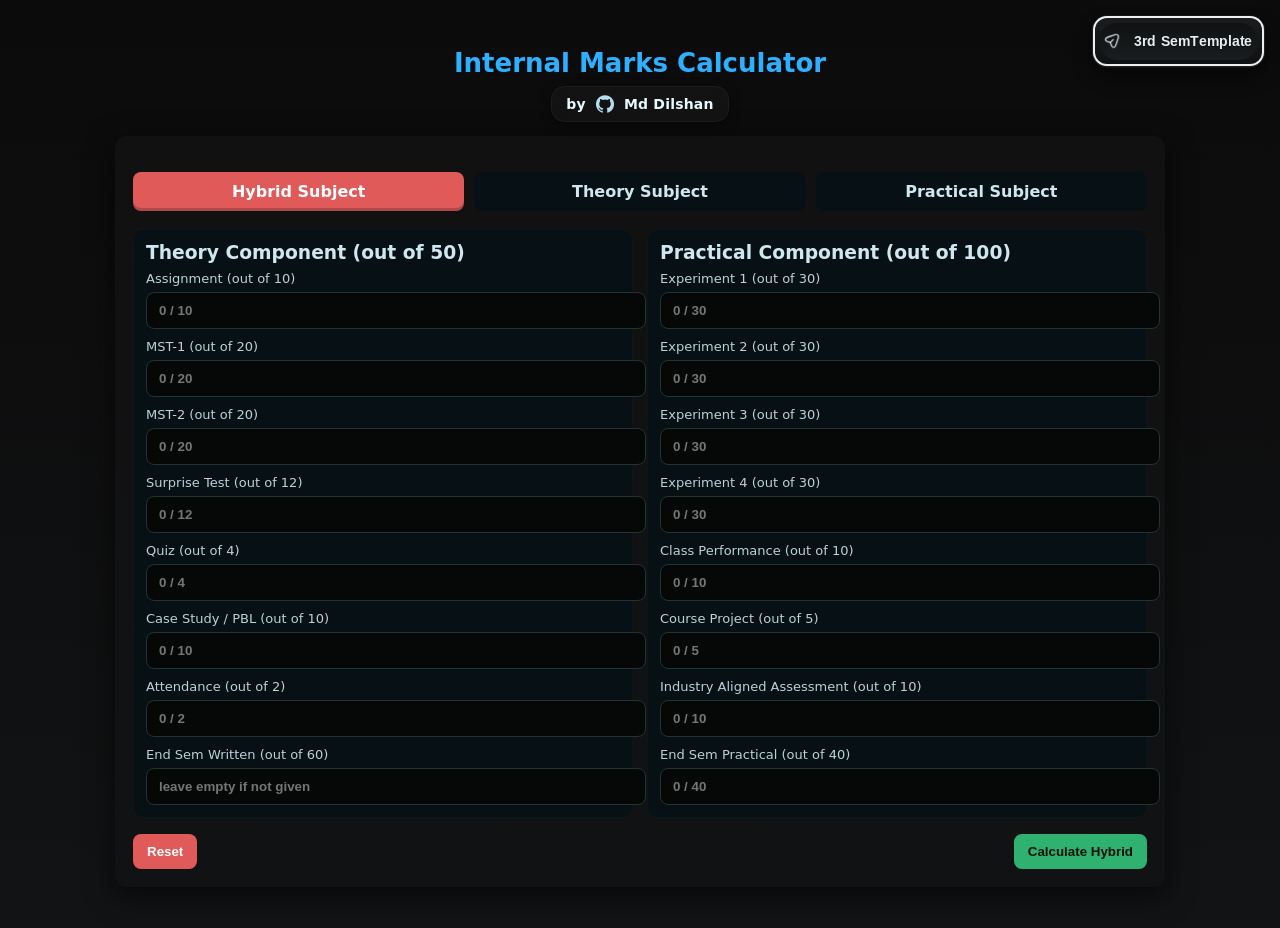
==== commit d42eb8ea: "Implement feature X to enhance user experience and optimize performance" ====
--- a/index.html
+++ b/index.html
@@ -1,343 +1,876 @@
 <!doctype html>
-<html lang=en>
-<head>
-<meta charset=UTF-8>
-<meta name=viewport content="width=device-width,initial-scale=1">
-<link rel=icon type=image/png href=favicon.png>
-<meta property=og:title content="Internal Marks Calculator">
-<meta property=og:description content="Calculate Internal marks and Grade easily.">
-<meta property=og:type content=website>
-<meta property=og:url content=https://imdilshan.github.io/Internal-Marks-Calculator/ >
-<meta property=og:image content=https://imdilshan.github.io/Internal-Marks-Calculator/preview1.jpg>
-<meta property=og:image:width content=1200>
-<meta property=og:image:height content=630>
-<meta name=twitter:card content=summary_large_image>
-<meta name=twitter:title content="Internal Marks Calculator">
-<meta name=twitter:description content="Calculate Internal marks and Grade easily.">
-<meta name=twitter:image content=https://imdilshan.github.io/Internal-Marks-Calculator/preview1.jpg>
-<title>SGPA Estimator</title>
-<meta name=description content="Estimate your SGPA with internal marks and projected external scores">
-<script src=https://cdn.jsdelivr.net/npm/canvas-confetti@1.9.2/dist/confetti.browser.min.js></script>
-<style>:root{--color-primary:#0066FF;--color-primary-700:#0047C1;--color-primary-100:#EAF2FF;--color-accent:#00C2A8;--color-accent-700:#00997A;--neutral-900:#0F1724;--neutral-700:#374151;--neutral-500:#6B7280;--neutral-400:#9CA3AF;--neutral-200:#E5E7EB;--neutral-100:#F3F4F6;--neutral-50:#FBFDFF;--success:#16A34A;--warning:#F59E0B;--danger:#DC2626;--font-sans:system-ui,-apple-system,"Segoe UI",Roboto,"Helvetica Neue",Arial;--fs-xxl:36px;--fs-xl:28px;--fs-lg:22px;--fs-md:18px;--fs-sm:16px;--fs-xs:13px;--leading-regular:1.4;--space-1:4px;--space-2:8px;--space-3:12px;--space-4:16px;--space-5:24px;--space-6:32px;--radius-sm:4px;--radius-md:8px;--radius-lg:12px;--shadow-1:0 4px 10px rgba(15, 23, 36, 0.06);--shadow-2:0 8px 30px rgba(15, 23, 36, 0.08)}[data-theme=dark]{--color-primary:#3B82F6;--color-primary-700:#2563EB;--color-primary-100:#0a0a0a;--color-accent:#3B82F6;--color-accent-700:#2563EB;--neutral-900:#FFFFFF;--neutral-700:#E5E5E5;--neutral-500:#A3A3A3;--neutral-400:#737373;--neutral-200:#262626;--neutral-100:#171717;--neutral-50:#0a0a0a;--success:#22C55E;--warning:#F59E0B;--danger:#EF4444;--shadow-1:0 4px 10px rgba(0, 0, 0, 0.5);--shadow-2:0 8px 30px rgba(0, 0, 0, 0.8)}*{margin:0;padding:0;box-sizing:border-box}::-webkit-scrollbar{width:12px}::-webkit-scrollbar-track{background:var(--neutral-100);border-radius:var(--radius-lg);transition:background-color .8s ease .4s}::-webkit-scrollbar-thumb{background:linear-gradient(135deg,var(--color-primary),var(--color-primary-700));border-radius:var(--radius-lg);border:2px solid var(--neutral-100);transition:background .8s ease .4s,border-color .8s ease .4s}::-webkit-scrollbar-thumb:hover{background:linear-gradient(135deg,var(--color-primary-700),var(--color-primary));transition:background .2s ease}[data-theme=dark] ::-webkit-scrollbar-track{background:var(--neutral-200)}[data-theme=dark] ::-webkit-scrollbar-thumb{background:linear-gradient(135deg,var(--color-primary),var(--color-accent));border:2px solid var(--neutral-200)}[data-theme=dark] ::-webkit-scrollbar-thumb:hover{background:linear-gradient(135deg,var(--color-accent),var(--color-primary))}html{scrollbar-width:auto;scrollbar-color:var(--color-primary) var(--neutral-100);transition:scrollbar-color .8s ease .4s}[data-theme=dark] html{scrollbar-color:var(--color-primary) var(--neutral-200)}body{font-family:var(--font-sans);background:linear-gradient(135deg,var(--color-primary) 0,var(--color-primary-700) 100%);color:var(--neutral-900);line-height:var(--leading-regular);min-height:100vh;padding:var(--space-4);transition:background .3s ease}[data-theme=dark] body{background:#000}.header{text-align:center;color:#fff;padding:var(--space-6) 0;max-width:1200px;margin:0 auto;position:relative}.dev-profiles{position:absolute;top:5%;right:2%;z-index:10}.profile-stack{position:relative;width:70px;height:70px}.profile-item{position:absolute;transition:transform .3s ease,box-shadow .3s ease}.profile-item:first-child{top:0;left:0;z-index:2}.profile-item:last-child{top:20px;left:20px;z-index:1}.profile-img{width:55px;height:55px;border-radius:50%;border:3px solid #fff;transition:all .3s ease;cursor:pointer;display:block}.profile-img.primary{box-shadow:0 4px 12px rgba(0,0,0,.3)}.profile-img.secondary{width:48px;height:48px;border:2px solid rgba(255,255,255,.8);box-shadow:0 2px 8px rgba(0,0,0,.2)}.profile-item:hover .profile-img{transform:scale(1.1);box-shadow:0 8px 25px rgba(0,0,0,.4)}.profile-item:hover{z-index:5!important}.profile-item::before{content:attr(data-tooltip);position:absolute;bottom:-40px;left:50%;transform:translateX(-50%);background:rgba(0,0,0,.9);color:#fff;padding:8px 14px;border-radius:8px;font-size:13px;font-weight:500;white-space:nowrap;opacity:0;visibility:hidden;transition:all .3s ease;pointer-events:none}.profile-item:hover::before{opacity:1;visibility:visible}[data-theme=dark] .profile-img{border-color:var(--neutral-200)}[data-theme=dark] .profile-img.secondary{border-color:rgba(255,255,255,.6)}[data-theme=dark] .profile-item::before{background:rgba(255,255,255,.95);color:#333}@media (max-width:768px){.dev-profiles{top:var(--space-2);right:var(--space-2)}.profile-stack{width:60px;height:60px}.profile-img{width:48px;height:48px}.profile-img.secondary{width:42px;height:42px}.profile-item:last-child{top:15px;left:15px}}.header h1{font-size:var(--fs-xxl);font-weight:700;margin-bottom:var(--space-2)}.header p{font-size:var(--fs-md);opacity:.95;max-width:600px;margin:0 auto}.container{max-width:1200px;margin:0 auto;background:#fff;border-radius:var(--radius-lg);box-shadow:var(--shadow-2);overflow:visible;transition:background .3s ease}[data-theme=dark] .container{background:var(--neutral-100)}.page-loader{position:fixed;top:0;left:0;width:100%;height:100%;background:#000;display:flex;align-items:center;justify-content:center;z-index:9999;transition:opacity .5s ease,visibility .5s ease}.page-loader.hidden{opacity:0;visibility:hidden}.loader{--dim:3rem;width:var(--dim);height:var(--dim);position:relative;animation:spin988 2s linear infinite}.loader .circle{--color:#3B82F6;--dim:1.2rem;width:var(--dim);height:var(--dim);background-color:var(--color);border-radius:50%;position:absolute}.loader .circle:first-child{top:0;left:0}.loader .circle:nth-child(2){top:0;right:0}.loader .circle:nth-child(3){bottom:0;left:0}.loader .circle:nth-child(4){bottom:0;right:0}@keyframes spin988{0%{transform:scale(1) rotate(0)}20%,25%{transform:scale(1.3) rotate(90deg)}45%,50%{transform:scale(1) rotate(180deg)}70%,75%{transform:scale(1.3) rotate(270deg)}100%,95%{transform:scale(1) rotate(360deg)}}.subject-nav{display:flex;gap:12px;z-index:999}.subject-nav-desktop{position:fixed;left:20px;top:10vh;flex-direction:column}.subject-nav-mobile{flex-direction:row;flex-wrap:wrap;justify-content:center;margin-top:var(--space-4);display:none}@media (min-width:1025px){.subject-nav-desktop{display:flex}.subject-nav-mobile{display:none!important}}@media (max-width:1024px){.subject-nav-desktop{display:none!important}.subject-nav-mobile{display:flex}}.subject-nav-btn{width:40px;height:40px;border-radius:50%;background:rgba(255,255,255,.2);border:2px solid rgba(255,255,255,.3);color:#fff;font-weight:700;font-size:14px;cursor:pointer;display:flex;align-items:center;justify-content:center;transition:all .2s ease;backdrop-filter:blur(10px);position:relative}.subject-nav-btn .nav-number{position:relative;z-index:1}.subject-nav-btn .nav-tick{position:absolute;top:-2px;right:-2px;width:16px;height:16px;background:#22c55e;border-radius:50%;padding:2px;stroke:white;box-shadow:0 2px 6px rgba(34,197,94,.4)}.subject-nav-btn .nav-big-tick{color:#fff;filter:drop-shadow(0 0 6px rgba(34, 197, 94, .4));animation:tickPop .3s ease-out}@keyframes tickPop{0%{transform:scale(0)}50%{transform:scale(1.2)}100%{transform:scale(1)}}.subject-nav-btn.complete{border-color:#22c55e;background:rgba(34,197,94,.15)}.subject-nav-btn.full-complete{background:rgba(34,197,94,.25);box-shadow:0 0 15px rgba(34,197,94,.3)}.subject-nav-btn:hover{transform:scale(1.15);background:rgba(255,255,255,.4);box-shadow:0 4px 12px rgba(0,0,0,.2)}.subject-nav-btn.active{background:var(--color-accent);border-color:var(--color-accent);transform:scale(1.2)}.subject-nav-desktop .subject-nav-btn::after{content:attr(data-tooltip);position:absolute;left:60px;background:rgba(0,0,0,.9);color:#fff;padding:8px 12px;border-radius:6px;font-size:13px;font-weight:600;white-space:nowrap;opacity:0;pointer-events:none;transition:opacity .2s ease;z-index:1000;box-shadow:0 4px 12px rgba(0,0,0,.3)}[data-theme=dark] .subject-nav-desktop .subject-nav-btn::after{background:rgba(255,255,255,.95);color:#000}.subject-nav-desktop .subject-nav-btn:hover::after{opacity:1}.subject-nav-desktop .subject-nav-btn::before{content:'';position:absolute;left:52px;width:0;height:0;border-top:6px solid transparent;border-bottom:6px solid transparent;border-right:6px solid rgba(0,0,0,.9);opacity:0;pointer-events:none;transition:opacity .2s ease;z-index:1000}[data-theme=dark] .subject-nav-desktop .subject-nav-btn::before{border-right-color:rgba(255,255,255,.95)}.subject-nav-desktop .subject-nav-btn:hover::before{opacity:1}.help-nav-btn{width:45px;height:45px;font-size:13px;font-weight:600}.help-nav-btn::after{content:attr(data-tooltip);left:65px;min-width:120px}.help-nav-btn::before{left:57px}@media (max-width:768px){.subject-nav{left:10px;top:15vh;gap:8px}.subject-nav-btn{width:32px;height:32px;font-size:12px}.help-nav-btn{width:36px;height:36px;font-size:11px}}.tabs{border-bottom:2px solid var(--neutral-200);background:var(--neutral-50);display:flex;justify-content:space-between;align-items:center}[data-theme=dark] .tabs{background:#0a0a0a;border-bottom-color:var(--neutral-200)}.tab-list{display:flex;list-style:none;padding:0 var(--space-5)}.tab-actions{display:flex;gap:var(--space-2);padding:0 var(--space-5)}.action-icon-btn{padding:var(--space-3);background:0 0;border:1px solid var(--neutral-300);border-radius:8px;color:var(--neutral-600);cursor:pointer;transition:all .2s;display:flex;align-items:center;justify-content:center}.action-icon-btn:hover{background:var(--neutral-100);border-color:var(--color-primary);color:var(--color-primary);transform:translateY(-2px)}[data-theme=dark] .action-icon-btn{border-color:var(--neutral-700);color:var(--neutral-400)}[data-theme=dark] .action-icon-btn:hover{background:rgba(255,255,255,.05);border-color:var(--color-primary);color:var(--color-primary)}#excel-download-btn{display:none}.tab{padding:var(--space-4) var(--space-5);background:0 0;border:none;font-size:var(--fs-sm);font-weight:600;color:var(--neutral-500);cursor:pointer;position:relative;transition:color .2s;display:flex;align-items:center;gap:var(--space-2)}.tab:hover{color:var(--neutral-900)}.tab:focus-visible{outline:3px solid rgba(0,102,255,.16);outline-offset:-3px}.tab[aria-selected=true]{color:var(--color-primary)}.tab[aria-selected=true]::after{content:'';position:absolute;bottom:-2px;left:0;right:0;height:2px;background:var(--color-primary)}.tab-icon svg{width:20px!important;height:20px!important;stroke:currentColor;transition:all .2s}.tab-text{display:inline;line-height:1}#tab-results{display:none;padding-left:var(--space-3);padding-right:var(--space-3)}#tab-results.show-tab{display:block}.tab-panel{padding:var(--space-6);animation:fadeIn .3s ease;overflow:visible}.tab-panel[hidden]{display:none}@keyframes fadeIn{from{opacity:0;transform:translateY(8px)}to{opacity:1;transform:translateY(0)}}@media (prefers-reduced-motion:reduce){.tab-panel{animation:none}}.subject-card{background:var(--neutral-50);border:1px solid var(--neutral-200);border-radius:var(--radius-md);padding:var(--space-5);margin-bottom:var(--space-4);transition:box-shadow .2s}[data-theme=dark] .subject-card{background:#0a0a0a;border-color:var(--neutral-200)}.subject-card:hover{box-shadow:var(--shadow-1)}.subject-header{display:flex;justify-content:space-between;align-items:center;margin-bottom:var(--space-4);flex-wrap:wrap;gap:var(--space-3)}.subject-name{font-size:var(--fs-md);font-weight:600;color:var(--neutral-900)}.subject-meta{display:flex;gap:var(--space-3);font-size:var(--fs-xs);color:var(--neutral-500)}.badge{background:var(--color-primary);color:#fff;padding:var(--space-1) var(--space-3);border-radius:var(--radius-sm);font-size:var(--fs-xs);font-weight:500}.components-grid{display:grid;gap:var(--space-3)}.component-name{font-size:var(--fs-sm);color:var(--neutral-700)}.component-max{font-size:var(--fs-sm);color:var(--neutral-500);font-weight:600;white-space:nowrap}input[type=number]{width:100px;max-width:100px;padding:var(--space-2) var(--space-3);border:2px solid var(--neutral-200);border-radius:var(--radius-sm);font-size:var(--fs-sm);transition:all .2s;background:#fff;color:var(--neutral-900)}input[type=number]::-webkit-inner-spin-button,input[type=number]::-webkit-outer-spin-button{-webkit-appearance:none;margin:0}input[type=number]{-moz-appearance:textfield;appearance:textfield}.component-row{display:grid;grid-template-columns:2fr auto auto;gap:var(--space-3);align-items:center;padding:var(--space-3);background:#fff;border-radius:var(--radius-sm);position:relative}[data-theme=dark] .component-row{background:var(--neutral-100)}input[type=number]{position:relative;padding-right:36px;width:100px;max-width:100px}input[type=number]{background-image:url('data:image/svg+xml;utf8,<svg xmlns="http://www.w3.org/2000/svg" width="12" height="8" viewBox="0 0 12 8"><path fill="%230066FF" d="M6 0l6 8H0z"/></svg>'),url('data:image/svg+xml;utf8,<svg xmlns="http://www.w3.org/2000/svg" width="12" height="8" viewBox="0 0 12 8"><path fill="%230066FF" d="M6 8L0 0h12z"/></svg>');background-position:calc(100% - 10px) 8px,calc(100% - 10px) calc(100% - 8px);background-size:12px 8px,12px 8px;background-repeat:no-repeat}[data-theme=dark] input[type=number]{background-color:var(--neutral-50);border-color:var(--neutral-400);color:var(--neutral-900);background-image:url('data:image/svg+xml;utf8,<svg xmlns="http://www.w3.org/2000/svg" width="12" height="8" viewBox="0 0 12 8"><path fill="%233B82F6" d="M6 0l6 8H0z"/></svg>'),url('data:image/svg+xml;utf8,<svg xmlns="http://www.w3.org/2000/svg" width="12" height="8" viewBox="0 0 12 8"><path fill="%233B82F6" d="M6 8L0 0h12z"/></svg>');background-position:calc(100% - 10px) 8px,calc(100% - 10px) calc(100% - 8px);background-size:12px 8px,12px 8px;background-repeat:no-repeat}input[type=number]:hover{background-image:url('data:image/svg+xml;utf8,<svg xmlns="http://www.w3.org/2000/svg" width="12" height="8" viewBox="0 0 12 8"><path fill="%2300C2A8" d="M6 0l6 8H0z"/></svg>'),url('data:image/svg+xml;utf8,<svg xmlns="http://www.w3.org/2000/svg" width="12" height="8" viewBox="0 0 12 8"><path fill="%2300C2A8" d="M6 8L0 0h12z"/></svg>')}[data-theme=dark] input[type=number]:hover{background-image:url('data:image/svg+xml;utf8,<svg xmlns="http://www.w3.org/2000/svg" width="12" height="8" viewBox="0 0 12 8"><path fill="%2314B8A6" d="M6 0l6 8H0z"/></svg>'),url('data:image/svg+xml;utf8,<svg xmlns="http://www.w3.org/2000/svg" width="12" height="8" viewBox="0 0 12 8"><path fill="%2314B8A6" d="M6 8L0 0h12z"/></svg>')}input[type=number]:focus{outline:0;border-color:var(--color-primary);box-shadow:0 0 0 3px rgba(0,102,255,.1)}[data-theme=dark] input[type=number]:focus{box-shadow:0 0 0 3px rgba(59,130,246,.2)}input[type=number].error{border-color:var(--danger);background-color:rgba(220,38,38,.05);background-image:url('data:image/svg+xml;utf8,<svg xmlns="http://www.w3.org/2000/svg" width="12" height="8" viewBox="0 0 12 8"><path fill="%23DC2626" d="M6 0l6 8H0z"/></svg>'),url('data:image/svg+xml;utf8,<svg xmlns="http://www.w3.org/2000/svg" width="12" height="8" viewBox="0 0 12 8"><path fill="%23DC2626" d="M6 8L0 0h12z"/></svg>')}[data-theme=dark] input[type=number].error{background-color:rgba(239,68,68,.1);background-image:url('data:image/svg+xml;utf8,<svg xmlns="http://www.w3.org/2000/svg" width="12" height="8" viewBox="0 0 12 8"><path fill="%23EF4444" d="M6 0l6 8H0z"/></svg>'),url('data:image/svg+xml;utf8,<svg xmlns="http://www.w3.org/2000/svg" width="12" height="8" viewBox="0 0 12 8"><path fill="%23EF4444" d="M6 8L0 0h12z"/></svg>')}.checkbox-wrapper-63 input[type=checkbox]{visibility:hidden;display:none}.checkbox-wrapper-63 *,.checkbox-wrapper-63 ::after,.checkbox-wrapper-63 ::before{box-sizing:border-box}.checkbox-wrapper-63 .switch{font-size:1rem;position:relative;display:inline-block;width:4em;height:2em}.checkbox-wrapper-63 .slider{position:absolute;cursor:pointer;inset:0;background-color:#eee;transition:.4s;border-radius:.5em;box-shadow:0 .2em #dfd9d9}.checkbox-wrapper-63 .slider:before{position:absolute;content:"";height:1.5em;width:1.4em;border-radius:.3em;left:.3em;bottom:.7em;background-color:#ffa07a;transition:.4s;box-shadow:0 .4em #bcb4b4}.checkbox-wrapper-63 .slider:hover::before{box-shadow:0 .2em #bcb4b4;bottom:.5em}.checkbox-wrapper-63 input:checked+.slider::before{transform:translateX(2em);background:#90ee90}[data-theme=dark] .checkbox-wrapper-63 .slider{background-color:#333;box-shadow:0 .2em #222}[data-theme=dark] .checkbox-wrapper-63 .slider:before{box-shadow:0 .4em #1a1a1a}[data-theme=dark] .checkbox-wrapper-63 .slider:hover::before{box-shadow:0 .2em #1a1a1a}.external-section{margin-top:var(--space-4);padding:var(--space-4);background:var(--color-primary-100);border-radius:var(--radius-md);border:2px dashed rgba(0,102,255,.3)}[data-theme=dark] .external-section{background:#0d0d0d}.external-header{display:flex;justify-content:space-between;align-items:center;margin-bottom:var(--space-3);flex-wrap:wrap;gap:var(--space-3)}.external-title{font-size:var(--fs-sm);font-weight:600;color:var(--neutral-900)}.scenario-buttons{display:flex;gap:var(--space-2);flex-wrap:wrap}.btn-scenario{padding:var(--space-1) var(--space-3);background:#fff;border:1px solid var(--color-primary);border-radius:var(--radius-sm);color:var(--color-primary);font-size:var(--fs-xs);font-weight:500;cursor:pointer;transition:all .2s}[data-theme=dark] .btn-scenario{background:var(--neutral-100);border-color:var(--color-primary);color:var(--color-primary)}.btn-scenario:hover{background:var(--color-primary);color:#fff}.btn-scenario:focus-visible{outline:3px solid rgba(0,102,255,.16)}.subject-summary{margin-top:var(--space-4);background:#fff;border-radius:var(--radius-sm);border:2px solid var(--neutral-200);overflow:hidden}[data-theme=dark] .subject-summary{background:var(--neutral-100);border-color:var(--neutral-200)}.summary-table{width:100%;border-collapse:collapse}.summary-table td,.summary-table th{padding:var(--space-3);text-align:center;font-size:var(--fs-sm);border-right:1px solid var(--neutral-200)}.summary-table td:last-child,.summary-table th:last-child{border-right:none}.summary-table th{background:var(--neutral-100);font-weight:600;color:var(--neutral-700);text-transform:uppercase;font-size:var(--fs-xs);letter-spacing:.5px}[data-theme=dark] .summary-table th{background:var(--neutral-50);color:var(--neutral-500)}.summary-table td{color:var(--neutral-900);font-weight:600;background:#fff}[data-theme=dark] .summary-table td{background:var(--neutral-100)}.summary-table .grade-cell{background:var(--color-primary-100)}@media (max-width:768px){.summary-table{font-size:var(--fs-xs)}.summary-table td,.summary-table th{padding:var(--space-2)}}.grade-pill{display:inline-block;padding:var(--space-1) var(--space-3);background:linear-gradient(135deg,var(--color-primary),var(--color-primary-700));color:#fff;border-radius:var(--radius-md);font-weight:700;font-size:var(--fs-md)}.btn{padding:var(--space-3) var(--space-5);border:none;border-radius:var(--radius-md);font-size:var(--fs-sm);font-weight:600;cursor:pointer;transition:all .2s;display:inline-flex;align-items:center;gap:var(--space-2)}.btn:focus-visible{outline:3px solid rgba(0,102,255,.16);outline-offset:2px}.btn--cta{background:var(--color-accent);color:#fff;font-size:var(--fs-md);padding:var(--space-4) var(--space-6)}.btn--cta:hover{background:var(--color-accent-700);transform:translateY(-2px);box-shadow:var(--shadow-1)}.btn--secondary{background:#fff;color:var(--color-primary);border:2px solid var(--color-primary)}.btn--secondary:hover{background:var(--color-primary-100)}.action-bar{display:flex;gap:var(--space-3);justify-content:space-between;align-items:center}.action-bar button:last-child{padding:0;margin:0;border:none;background:0 0;cursor:pointer}.action-bar button:last-child{--primary-color:#111;--hovered-color:#c84747;position:relative;display:flex;font-weight:600;font-size:20px;gap:.5rem;align-items:center}.action-bar button:last-child p{margin:0;position:relative;font-size:20px;color:var(--primary-color)}.action-bar button:last-child::after{position:absolute;content:"";width:0;left:0;bottom:-7px;background:var(--hovered-color);height:2px;transition:.3s ease-out}.action-bar button:last-child p::before{position:absolute;width:0%;inset:0;color:var(--hovered-color);overflow:hidden;transition:.3s ease-out}.action-bar button:last-child:hover::after{width:100%}.action-bar button:last-child:hover p::before{width:100%}.action-bar button:last-child:hover svg{transform:translateX(4px);color:var(--hovered-color)}.action-bar button:last-child svg{color:var(--primary-color);transition:.2s;position:relative;width:15px;transition-delay:0.2s}[data-theme=dark] .action-bar button:last-child{--primary-color:#fff;--hovered-color:#ff6b6b}.action-bar button:first-child{padding:0;margin:0;border:none;background:0 0;cursor:pointer;--primary-color:#111;--hovered-color:#0066FF;position:relative;display:flex;font-weight:600;font-size:20px;gap:.5rem;align-items:center}.action-bar button:first-child p{margin:0;position:relative;font-size:20px;color:var(--primary-color)}.action-bar button:first-child::after{position:absolute;content:"";width:0;left:0;bottom:-7px;background:var(--hovered-color);height:2px;transition:.3s ease-out}.action-bar button:first-child p::before{position:absolute;content:"";width:0%;inset:0;color:var(--hovered-color);overflow:hidden;transition:.3s ease-out}.action-bar button:first-child:hover::after{width:100%}.action-bar button:first-child:hover p::before{width:100%}.action-bar button:first-child:hover svg{transform:translateY(4px);color:var(--hovered-color)}.action-bar button:first-child svg{color:var(--primary-color);transition:.2s;position:relative;width:15px;transition-delay:0.2s}[data-theme=dark] .action-bar button:first-child{--primary-color:#fff;--hovered-color:#3B82F6}.toast-container{position:fixed;top:20px;right:20px;z-index:10000;display:flex;flex-direction:column;gap:var(--space-2);pointer-events:none}.toast{background:#fff;color:var(--neutral-900);padding:var(--space-4) var(--space-5);border-radius:var(--radius-md);box-shadow:0 10px 40px rgba(0,0,0,.15);display:flex;align-items:center;gap:var(--space-3);min-width:300px;max-width:400px;pointer-events:auto;animation:slideIn .3s ease-out;border-left:4px solid}.toast.success{border-left-color:#22c55e}.toast.error{border-left-color:#ef4444}.toast.warning{border-left-color:#f59e0b}.toast-icon{flex-shrink:0;width:24px;height:24px}.toast.success .toast-icon{color:#22c55e}.toast.error .toast-icon{color:#ef4444}.toast.warning .toast-icon{color:#f59e0b}.toast-content{flex:1}.toast-title{font-weight:700;font-size:var(--fs-sm);margin-bottom:var(--space-1)}.toast-message{font-size:var(--fs-xs);color:var(--neutral-500);line-height:1.4}.toast-close{background:0 0;border:none;cursor:pointer;padding:0;color:var(--neutral-400);transition:color .2s;flex-shrink:0}.toast-close:hover{color:var(--neutral-700)}[data-theme=dark] .toast{background:#1a1a1a;color:#fff;box-shadow:0 10px 40px rgba(0,0,0,.4)}[data-theme=dark] .toast-message{color:var(--neutral-400)}[data-theme=dark] .toast-close{color:var(--neutral-500)}[data-theme=dark] .toast-close:hover{color:var(--neutral-300)}@keyframes slideIn{from{transform:translateX(400px);opacity:0}to{transform:translateX(0);opacity:1}}@keyframes slideOut{from{transform:translateX(0);opacity:1}to{transform:translateX(400px);opacity:0}}.toast.removing{animation:slideOut .3s ease-in forwards}.results-hero{text-align:center;padding:var(--space-6);background:linear-gradient(135deg,var(--color-primary-100),var(--neutral-50));border-radius:var(--radius-lg);margin-bottom:var(--space-5);position:relative;overflow:hidden}.results-hero::before{content:'';position:absolute;top:-50%;right:-50%;width:200%;height:200%;background:radial-gradient(circle,rgba(0,102,255,.05) 0,transparent 70%);animation:pulse 4s ease-in-out infinite}@keyframes pulse{0%,100%{transform:scale(1);opacity:.5}50%{transform:scale(1.1);opacity:.8}}[data-theme=dark] .results-hero{background:linear-gradient(135deg,#0d0d0d,#0a0a0a)}[data-theme=dark] .results-hero::before{background:radial-gradient(circle,rgba(59,130,246,.1) 0,transparent 70%)}.sgpa-display{font-size:80px;font-weight:800;background:linear-gradient(135deg,var(--color-primary),var(--color-primary-700));-webkit-background-clip:text;-webkit-text-fill-color:transparent;background-clip:text;line-height:1;margin:var(--space-3) 0;position:relative;z-index:1;letter-spacing:-.02em}.sgpa-label{font-size:var(--fs-md);color:var(--neutral-500);font-weight:600;text-transform:uppercase;letter-spacing:1.5px;position:relative;z-index:1}.sgpa-grade-badge{display:inline-flex;align-items:center;gap:var(--space-2);padding:var(--space-2) var(--space-4);background:linear-gradient(135deg,var(--color-accent),var(--color-accent-700));color:#fff;border-radius:50px;font-weight:700;font-size:var(--fs-md);margin-top:var(--space-3);position:relative;z-index:1;box-shadow:0 4px 12px rgba(0,194,168,.3)}.results-grid{display:grid;grid-template-columns:repeat(auto-fit,minmax(200px,1fr));gap:var(--space-4);margin-bottom:var(--space-5)}.result-card{background:var(--neutral-50);padding:var(--space-5);border-radius:var(--radius-md);border:2px solid var(--neutral-200);position:relative;overflow:hidden;transition:all .3s ease}.result-card::before{content:'';position:absolute;top:0;left:0;width:4px;height:100%;background:linear-gradient(180deg,var(--color-primary),var(--color-accent));opacity:0;transition:opacity .3s ease}.result-card:hover{transform:translateY(-4px);box-shadow:var(--shadow-2);border-color:var(--color-primary)}.result-card:hover::before{opacity:1}[data-theme=dark] .result-card{background:#0a0a0a;border-color:var(--neutral-200)}.result-label{font-size:var(--fs-xs);color:var(--neutral-500);text-transform:uppercase;letter-spacing:.8px;margin-bottom:var(--space-2);font-weight:600;display:flex;align-items:center;gap:var(--space-2)}.result-value{font-size:var(--fs-xxl);font-weight:800;color:var(--neutral-900);line-height:1.2}.breakdown-section{margin-top:var(--space-5)}.breakdown-header{display:flex;align-items:center;justify-content:space-between;margin-bottom:var(--space-4);flex-wrap:wrap;gap:var(--space-3)}.breakdown-header h3{color:var(--neutral-900);font-size:var(--fs-lg);font-weight:700;display:flex;align-items:center;gap:var(--space-2);margin:0}.breakdown-list{list-style:none;display:grid;gap:var(--space-3)}.breakdown-item{display:grid;grid-template-columns:auto 1fr auto;align-items:center;gap:var(--space-4);padding:var(--space-4);background:var(--neutral-50);border-radius:var(--radius-md);border:1px solid var(--neutral-200);transition:all .2s ease}.breakdown-item:hover{box-shadow:var(--shadow-1);border-color:var(--color-primary);transform:translateX(4px)}[data-theme=dark] .breakdown-item{background:#0a0a0a;border-color:var(--neutral-200)}.breakdown-icon{width:48px;height:48px;border-radius:var(--radius-md);display:flex;align-items:center;justify-content:center;font-weight:700;font-size:var(--fs-md);background:linear-gradient(135deg,var(--color-primary-100),var(--neutral-100));color:var(--color-primary);flex-shrink:0}[data-theme=dark] .breakdown-icon{background:linear-gradient(135deg,#1a1a1a,#0d0d0d)}.breakdown-info{display:flex;flex-direction:column;gap:var(--space-1);min-width:0}.breakdown-course{font-weight:700;color:var(--neutral-900);font-size:var(--fs-sm);white-space:nowrap;overflow:hidden;text-overflow:ellipsis}.breakdown-code{font-size:var(--fs-xs);color:var(--neutral-500);font-family:monospace}.breakdown-stats{display:flex;flex-direction:column;align-items:flex-end;gap:var(--space-1);flex-shrink:0}.breakdown-calc{font-size:var(--fs-xs);color:var(--neutral-500);font-family:monospace}.breakdown-grade{display:inline-flex;align-items:center;gap:var(--space-1);padding:var(--space-1) var(--space-3);background:linear-gradient(135deg,var(--color-primary),var(--color-primary-700));color:#fff;border-radius:50px;font-weight:700;font-size:var(--fs-xs)}.help-content{max-width:800px;margin:0 auto}.help-section{margin-bottom:var(--space-5)}.help-section h3{font-size:var(--fs-lg);color:var(--neutral-900);margin-bottom:var(--space-3)}.help-section h4{color:var(--neutral-900)}.help-section p{color:var(--neutral-700);line-height:1.6}.formula-box{background:var(--neutral-50);padding:var(--space-4);border-radius:var(--radius-md);border-left:4px solid var(--color-accent);font-family:monospace;font-size:var(--fs-sm);margin:var(--space-3) 0}[data-theme=dark] .formula-box{background:#0a0a0a;border-left-color:var(--color-accent)}@media (max-width:768px){.header h1{font-size:var(--fs-xl)}.component-row{grid-template-columns:1fr auto auto;gap:var(--space-2)}input[type=number]{width:90px;max-width:90px}.subject-header{flex-direction:column;align-items:flex-start}.sgpa-display{font-size:48px}}@media (prefers-reduced-motion:reduce){*,::after,::before{animation-duration:0s!important;animation-iteration-count:1!important;transition-duration:0s!important}}.sr-only{position:absolute;width:1px;height:1px;padding:0;margin:-1px;overflow:hidden;clip:rect(0,0,0,0);white-space:nowrap;border-width:0}@media (max-width:1024px){.tab-panel{padding:var(--space-4)}input[type=number]{background-image:none!important;padding-right:var(--space-2)}.badge{display:none!important}.tab-text{display:none}.tab-icon{display:inline-flex}.tab-icon svg{width:20px!important;height:20px!important}h1{font-size:var(--fs-md)}h2{font-size:var(--fs-sm)}.main-content h2,.tab-header h2{font-size:var(--fs-sm)}.tab-buttons button{font-size:var(--fs-xs);padding:var(--space-2) var(--space-3)}.component-name{font-size:var(--fs-xs)}.component-max{font-size:var(--fs-xs)}input[type=number]{font-size:var(--fs-xs);padding:var(--space-1) var(--space-2)}.scenario-buttons button{font-size:var(--fs-xs);padding:var(--space-2) var(--space-3)}.external-title{font-size:var(--fs-xs)}.results h3{font-size:var(--fs-sm)}.result-item{font-size:var(--fs-xs)}.summary-table{table-layout:fixed}.summary-table td,.summary-table th{font-size:calc(var(--fs-xs) * .85);padding:4px 6px;width:25%}.summary-table th{font-size:calc(var(--fs-xs) * .75);letter-spacing:.3px}.desktop-text{display:none}.mobile-text{display:inline}}@media (min-width:1025px){.tab-text{display:inline}.tab-icon svg{width:20px!important;height:20px!important}.desktop-text{display:inline}.mobile-text{display:none}}.si-dropdown-wrapper{position:relative;width:100%}.si-dropdown-wrapper .si-dropdown-label{padding:12px 16px;background:#2d2f31;color:#fff;font-size:var(--fs-sm);font-variant:small-caps;cursor:pointer;display:block;border-radius:var(--radius-sm);user-select:none}.si-dropdown-wrapper .si-dropdown-label::after{float:right;right:10%;content:"+";font-size:1em;transition:transform .3s ease}.si-dropdown-wrapper .si-dropdown-slide{position:absolute;top:100%;left:0;right:0;width:100%;height:0;overflow:hidden;text-align:center;transition:height .3s ease;background:#fff;border:1px solid #e5e5e5;border-radius:0 0 var(--radius-sm) var(--radius-sm);z-index:1000;margin:0;padding:0;list-style:none;box-shadow:0 4px 6px rgba(0,0,0,.1)}.si-dropdown-wrapper .si-dropdown-slide li{padding:4px;list-style:none;cursor:pointer;transition:background .2s ease}.si-dropdown-wrapper .si-dropdown-slide li:hover{background:rgba(0,0,0,.05)}[data-theme=dark] .si-dropdown-wrapper .si-dropdown-slide li:hover{background:rgba(255,255,255,.1)}.si-dropdown-wrapper .si-dropdown-slide li a{text-decoration:none;color:#2d2f31;display:block;font-size:var(--fs-sm)}[data-theme=dark] .si-dropdown-wrapper .si-dropdown-slide li a{color:#e5e5e5}.si-dropdown-wrapper input[type=checkbox]{position:absolute;opacity:0;height:0;width:0;pointer-events:none}.si-dropdown-wrapper input[type=checkbox]:checked+.si-dropdown-label::after{transform:rotateZ(45deg)}.si-dropdown-wrapper input[type=checkbox]:checked~.si-dropdown-slide{height:192px}[data-theme=dark] .si-dropdown-wrapper .si-dropdown-label{background:#1a1a1a}[data-theme=dark] .si-dropdown-wrapper .si-dropdown-slide{background:#1a1a1a;border:1px solid #404040;box-shadow:0 4px 6px rgba(0,0,0,.3)}[data-theme=dark] .si-dropdown-wrapper .si-dropdown-slide li a{color:#e5e5e5}[data-theme=dark] .si-dropdown-wrapper .si-dropdown-slide li a{color:#e5e5e5}[data-theme=dark] .si-dropdown-wrapper .si-dropdown-slide li:hover{background:rgba(255,255,255,.05)}</style>
-</head>
-<body>
-<div class=page-loader id=page-loader>
-<div class=loader>
-<div class=circle></div>
-<div class=circle></div>
-<div class=circle></div>
-<div class=circle></div>
-</div>
-</div>
-<div class="subject-nav subject-nav-desktop" id=subject-nav></div>
-<div class=dev-profiles>
-<div class=profile-stack>
-<div class=profile-item data-tooltip=Imdilshan>
-<a href=https://github.com/Imdilshan target=_blank rel="noopener noreferrer">
-<img src=https://github.com/Imdilshan.png alt=Imdilshan class="profile-img secondary">
-</a>
-</div>
-<div class=profile-item data-tooltip=DevRanbir>
-<a href=https://github.com/DevRanbir target=_blank rel="noopener noreferrer">
-<img src=https://github.com/DevRanbir.png alt=DevRanbir class="profile-img primary">
-</a>
-</div>
-</div>
-</div>
-<header class=header>
-<h1>Estimate your <br> <span style="font-size:1.5em;font-weight:900;font-family:'Lucida Console','Courier New',monospace">SGPA or Internals</span></h1>
-<p>Enter your internals, add projected external marks, and get immediate SGPA estimates with scenarios and export.
-<br><u style=margin-top:4px;display:inline-block>Made for 3rd Sem CSE Gen students of CU</u>
-</p>
-<div class="subject-nav subject-nav-mobile" id=subject-nav-mobile></div>
-</header>
-<main class=container>
-<nav class=tabs>
-<ul class=tab-list role=tablist>
-<li role=presentation>
-<button class=tab role=tab aria-selected=true aria-controls=panel-inputs id=tab-inputs tabindex=0>
-<span class=tab-icon>
-<svg aria-hidden=true xmlns=http://www.w3.org/2000/svg width=24 height=24 fill=none viewBox="0 0 24 24">
-<path stroke=currentColor stroke-linecap=round stroke-linejoin=round stroke-width=2 d="M15 5v14m-8-7h2m0 0h2m-2 0v2m0-2v-2m12 1h-6m6 4h-6M4 19h16c.5523 0 1-.4477 1-1V6c0-.55228-.4477-1-1-1H4c-.55228 0-1 .44772-1 1v12c0 .5523.44772 1 1 1Z"/>
-</svg>
-</span>
-<span class=tab-text>Inputs</span>
-</button>
-</li>
-<li role=presentation>
-<button class=tab role=tab aria-selected=false aria-controls=panel-results id=tab-results tabindex=-1>
-<span class=tab-icon>
-<svg aria-hidden=true xmlns=http://www.w3.org/2000/svg width=18 height=24 fill=none viewBox="0 0 24 24">
-<path stroke=currentColor stroke-linecap=round stroke-linejoin=round stroke-width=2 d="m7.171 12.906-2.153 6.411 2.672-.89 1.568 2.34 1.825-5.183m5.73-2.678 2.154 6.411-2.673-.89-1.568 2.34-1.825-5.183M9.165 4.3c.58.068 1.153-.17 1.515-.628a1.681 1.681 0 0 1 2.64 0 1.68 1.68 0 0 0 1.515.628 1.681 1.681 0 0 1 1.866 1.866c-.068.58.17 1.154.628 1.516a1.681 1.681 0 0 1 0 2.639 1.682 1.682 0 0 0-.628 1.515 1.681 1.681 0 0 1-1.866 1.866 1.681 1.681 0 0 0-1.516.628 1.681 1.681 0 0 1-2.639 0 1.681 1.681 0 0 0-1.515-.628 1.681 1.681 0 0 1-1.867-1.866 1.681 1.681 0 0 0-.627-1.515 1.681 1.681 0 0 1 0-2.64c.458-.361.696-.935.627-1.515A1.681 1.681 0 0 1 9.165 4.3ZM14 9a2 2 0 1 1-4 0 2 2 0 0 1 4 0Z"/>
-</svg>
-</span>
-<span class=tab-text>Result</span>
-</button>
-</li>
-<li role=presentation>
-<button class=tab role=tab aria-selected=false aria-controls=panel-help id=tab-help tabindex=-1>
-<span class=tab-icon>
-<svg aria-hidden=true xmlns=http://www.w3.org/2000/svg width=24 height=24 fill=none viewBox="0 0 24 24">
-<path stroke=currentColor stroke-linecap=round stroke-linejoin=round stroke-width=2 d="M12 13V8m0 8h.01M21 12a9 9 0 1 1-18 0 9 9 0 0 1 18 0Z"/>
-</svg>
-</span>
-<span class=tab-text>Help</span>
-</button>
-</li>
-</ul>
-<div class=tab-actions>
-<button class=action-icon-btn onclick=importCSV() aria-label="Import CSV" title="Import CSV">
-<svg class="w-6 h-6 text-gray-800 dark:text-white" aria-hidden=true xmlns=http://www.w3.org/2000/svg width=24 height=24 fill=none viewBox="0 0 24 24">
-<path stroke=currentColor stroke-linecap=round stroke-linejoin=round stroke-width=2 d="M12 5v9m-5 0H5a1 1 0 0 0-1 1v4a1 1 0 0 0 1 1h14a1 1 0 0 0 1-1v-4a1 1 0 0 0-1-1h-2M8 9l4-5 4 5m1 8h.01"/>
-</svg>
-</button>
-<button class=action-icon-btn onclick=downloadTemplateCSV() aria-label="Download CSV Template" title="Download CSV Template">
-<svg width=20 height=20 viewBox="0 0 24 24" fill=none stroke=currentColor stroke-width=2 stroke-linecap=round stroke-linejoin=round>
-<path d="M14 2H6a2 2 0 0 0-2 2v16a2 2 0 0 0 2 2h12a2 2 0 0 0 2-2V8z"></path>
-<polyline points="14 2 14 8 20 8"></polyline>
-<line x1=12 y1=18 x2=12 y2=12></line>
-<line x1=9 y1=15 x2=15 y2=15></line>
-</svg>
-</button>
-<button class=action-icon-btn onclick=downloadExcel() id=excel-download-btn aria-label="Download Excel file" title="Download Excel file (.xlsx)">
-<svg class="w-6 h-6 text-gray-800 dark:text-white" aria-hidden=true xmlns=http://www.w3.org/2000/svg width=24 height=24 fill=currentColor viewBox="0 0 24 24">
-<path fill-rule=evenodd d="M13 11.15V4a1 1 0 1 0-2 0v7.15L8.78 8.374a1 1 0 1 0-1.56 1.25l4 5a1 1 0 0 0 1.56 0l4-5a1 1 0 1 0-1.56-1.25L13 11.15Z" clip-rule=evenodd />
-<path fill-rule=evenodd d="M9.657 15.874 7.358 13H5a2 2 0 0 0-2 2v4a2 2 0 0 0 2 2h14a2 2 0 0 0 2-2v-4a2 2 0 0 0-2-2h-2.358l-2.3 2.874a3 3 0 0 1-4.685 0ZM17 16a1 1 0 1 0 0 2h.01a1 1 0 1 0 0-2H17Z" clip-rule=evenodd />
-</svg>
-</button>
-<button class=action-icon-btn onclick=toggleTheme(event) aria-label="Toggle dark mode" title="Toggle dark mode">
-<svg id=theme-icon-light width=20 height=20 viewBox="0 0 24 24" fill=none stroke=currentColor stroke-width=2 stroke-linecap=round stroke-linejoin=round style=display:none>
-<circle cx=12 cy=12 r=5></circle>
-<line x1=12 y1=1 x2=12 y2=3></line>
-<line x1=12 y1=21 x2=12 y2=23></line>
-<line x1=4.22 y1=4.22 x2=5.64 y2=5.64></line>
-<line x1=18.36 y1=18.36 x2=19.78 y2=19.78></line>
-<line x1=1 y1=12 x2=3 y2=12></line>
-<line x1=21 y1=12 x2=23 y2=12></line>
-<line x1=4.22 y1=19.78 x2=5.64 y2=18.36></line>
-<line x1=18.36 y1=5.64 x2=19.78 y2=4.22></line>
-</svg>
-<svg id=theme-icon-dark width=20 height=20 viewBox="0 0 24 24" fill=none stroke=currentColor stroke-width=2 stroke-linecap=round stroke-linejoin=round>
-<path d="M21 12.79A9 9 0 1 1 11.21 3 7 7 0 0 0 21 12.79z"></path>
-</svg>
-</button>
-</div>
-</nav>
-<div id=panel-inputs role=tabpanel aria-labelledby=tab-inputs class=tab-panel>
-<div id=subjects-container></div>
-<div class=action-bar>
-<button onclick=downloadDetailedCSV()>
-<p>Save as CSV</p>
-<svg xmlns=http://www.w3.org/2000/svg class="h-6 w-6" fill=none viewBox="0 0 24 24" stroke=currentColor stroke-width=4>
-<path stroke-linecap=round stroke-linejoin=round d="M4 16v1a3 3 0 003 3h10a3 3 0 003-3v-1m-4-4l-4 4m0 0l-4-4m4 4V4"></path>
-</svg>
-</button>
-<button onclick=calculateSGPA()>
-<p>Calculate SGPA</p>
-<svg xmlns=http://www.w3.org/2000/svg class="h-6 w-6" fill=none viewBox="0 0 24 24" stroke=currentColor stroke-width=4>
-<path stroke-linecap=round stroke-linejoin=round d="M14 5l7 7m0 0l-7 7m7-7H3"></path>
-</svg>
-</button>
-</div>
-</div>
-<div class=toast-container id=toast-container></div>
-<div id=panel-results role=tabpanel aria-labelledby=tab-results class=tab-panel hidden>
-<div class=results-hero>
-<div class=sgpa-label>Your Estimated SGPA</div>
-<div class=sgpa-display id=sgpa-value>0.00</div>
-<div class=sgpa-grade-badge id=sgpa-grade-badge style=display:none>
-<svg width=16 height=16 viewBox="0 0 24 24" fill=none stroke=currentColor stroke-width=2.5 stroke-linecap=round stroke-linejoin=round>
-<path d="M12 2l3.09 6.26L22 9.27l-5 4.87 1.18 6.88L12 17.77l-6.18 3.25L7 14.14 2 9.27l6.91-1.01L12 2z"></path>
-</svg>
-<span id=overall-grade>-</span>
-</div>
-<div role=status aria-live=polite class=sr-only id=sgpa-announcement></div>
-</div>
-<div class=results-grid>
-<div class=result-card>
-<div class=result-label>
-<svg width=14 height=14 viewBox="0 0 24 24" fill=none stroke=currentColor stroke-width=2 stroke-linecap=round stroke-linejoin=round>
-<circle cx=12 cy=12 r=10></circle>
-<polyline points="12 6 12 12 16 14"></polyline>
-</svg>
-Total Credits
-</div>
-<div class=result-value id=total-credits>23</div>
-</div>
-<div class=result-card>
-<div class=result-label>
-<svg width=14 height=14 viewBox="0 0 24 24" fill=none stroke=currentColor stroke-width=2 stroke-linecap=round stroke-linejoin=round>
-<path d="M14 2H6a2 2 0 0 0-2 2v16a2 2 0 0 0 2 2h12a2 2 0 0 0 2-2V8z"></path>
-<polyline points="14 2 14 8 20 8"></polyline>
-<line x1=16 y1=13 x2=8 y2=13></line>
-<line x1=16 y1=17 x2=8 y2=17></line>
-</svg>
-Total Marks you earned
-</div>
-<div class=result-value id=total-marks>0</div>
-</div>
-</div>
-<div class=breakdown-section>
-<div class=breakdown-header>
-<h3>
-<svg width=20 height=20 viewBox="0 0 24 24" fill=none stroke=currentColor stroke-width=2 stroke-linecap=round stroke-linejoin=round>
-<path d="M4 19.5A2.5 2.5 0 0 1 6.5 17H20"></path>
-<path d="M6.5 2H20v20H6.5A2.5 2.5 0 0 1 4 19.5v-15A2.5 2.5 0 0 1 6.5 2z"></path>
-</svg>
-Subject-wise Breakdown
-</h3>
-</div>
-<ul class=breakdown-list id=breakdown-list></ul>
-</div>
-<div class=action-bar style=margin-top:var(--space-4);justify-content:center>
-<button onclick=downloadSummaryCSV()>
-<p>Save as CSV</p>
-<svg xmlns=http://www.w3.org/2000/svg class="h-6 w-6" fill=none viewBox="0 0 24 24" stroke=currentColor stroke-width=4>
-<path stroke-linecap=round stroke-linejoin=round d="M4 16v1a3 3 0 003 3h10a3 3 0 003-3v-1m-4-4l-4 4m0 0l-4-4m4 4V4"></path>
-</svg>
-</button>
-</div>
-</div>
-<div id=panel-help role=tabpanel aria-labelledby=tab-help class=tab-panel hidden>
-<div class=help-content>
-<div class=help-section id=help-sgpa>
-<h3>
-<svg width=20 height=20 viewBox="0 0 24 24" fill=none stroke=currentColor stroke-width=2 stroke-linecap=round stroke-linejoin=round style=display:inline-block;vertical-align:middle;margin-right:8px>
-<line x1=18 y1=20 x2=18 y2=10></line>
-<line x1=12 y1=20 x2=12 y2=4></line>
-<line x1=6 y1=20 x2=6 y2=14></line>
-</svg>
-How SGPA is Calculated
-</h3>
-<p>SGPA (Semester Grade Point Average) is calculated using the weighted average of grade points across all courses, where each course's contribution depends on its credit value.</p>
-<div class=formula-box>
-SGPA = Σ(Grade Point × Credits) / Σ(Credits)
-</div>
-<p style=margin-top:var(--space-3);font-size:var(--fs-sm);color:var(--neutral-500);font-style:italic>
-Example: If you score 98% (A+ = 10 GP) in a 4-credit subject and 92% (A = 9 GP) in a 3-credit subject:<br>
-SGPA = (10×4 + 9×3) / (4+3) = 67/7 = 9.57
-</p>
-</div>
-<div class=help-section id=help-grades>
-<h3>
-<svg width=20 height=20 viewBox="0 0 24 24" fill=none stroke=currentColor stroke-width=2 stroke-linecap=round stroke-linejoin=round style=display:inline-block;vertical-align:middle;margin-right:8px>
-<path d="M22 10v6M2 10l10-5 10 5-10 5z"></path>
-<path d="M6 12v5c3 3 9 3 12 0v-5"></path>
-</svg>
-Grade Scale & Grade Points
-</h3>
-<p style=margin-bottom:var(--space-4)>Your percentage marks are converted to letter grades, and each grade has a corresponding <strong>Grade Point (GP)</strong> that is used to calculate your SGPA.</p>
-<div style=display:grid;grid-template-columns:repeat(auto-fit,minmax(280px,1fr));gap:var(--space-3);margin-top:var(--space-4)>
-<div style="background:linear-gradient(135deg,#22c55e 0,#16a34a 100%);padding:var(--space-4);border-radius:var(--radius-md);color:#fff">
-<div style=font-size:var(--fs-xs);opacity:.9;margin-bottom:var(--space-1)>96-100%</div>
-<div style=font-size:var(--fs-xl);font-weight:700;margin-bottom:var(--space-1)>A+ Grade</div>
-<div style=font-size:var(--fs-sm);opacity:.95>Outstanding • 10 GP</div>
-</div>
-<div style="background:linear-gradient(135deg,#3b82f6 0,#2563eb 100%);padding:var(--space-4);border-radius:var(--radius-md);color:#fff">
-<div style=font-size:var(--fs-xs);opacity:.9;margin-bottom:var(--space-1)>90-95%</div>
-<div style=font-size:var(--fs-xl);font-weight:700;margin-bottom:var(--space-1)>A Grade</div>
-<div style=font-size:var(--fs-sm);opacity:.95>Excellent • 9 GP</div>
-</div>
-<div style="background:linear-gradient(135deg,#8b5cf6 0,#7c3aed 100%);padding:var(--space-4);border-radius:var(--radius-md);color:#fff">
-<div style=font-size:var(--fs-xs);opacity:.9;margin-bottom:var(--space-1)>85-89%</div>
-<div style=font-size:var(--fs-xl);font-weight:700;margin-bottom:var(--space-1)>B+ Grade</div>
-<div style=font-size:var(--fs-sm);opacity:.95>Very Good • 8 GP</div>
-</div>
-<div style="background:linear-gradient(135deg,#14b8a6 0,#0d9488 100%);padding:var(--space-4);border-radius:var(--radius-md);color:#fff">
-<div style=font-size:var(--fs-xs);opacity:.9;margin-bottom:var(--space-1)>60-84%</div>
-<div style=font-size:var(--fs-xl);font-weight:700;margin-bottom:var(--space-1)>B Grade</div>
-<div style=font-size:var(--fs-sm);opacity:.95>Good • 7 GP</div>
-</div>
-<div style="background:linear-gradient(135deg,#f59e0b 0,#d97706 100%);padding:var(--space-4);border-radius:var(--radius-md);color:#fff">
-<div style=font-size:var(--fs-xs);opacity:.9;margin-bottom:var(--space-1)>50-59%</div>
-<div style=font-size:var(--fs-xl);font-weight:700;margin-bottom:var(--space-1)>C+ Grade</div>
-<div style=font-size:var(--fs-sm);opacity:.95>Above Average • 6 GP</div>
-</div>
-<div style="background:linear-gradient(135deg,#f97316 0,#ea580c 100%);padding:var(--space-4);border-radius:var(--radius-md);color:#fff">
-<div style=font-size:var(--fs-xs);opacity:.9;margin-bottom:var(--space-1)>40-49%</div>
-<div style=font-size:var(--fs-xl);font-weight:700;margin-bottom:var(--space-1)>C Grade</div>
-<div style=font-size:var(--fs-sm);opacity:.95>Average • 5 GP</div>
-</div>
-<div style="background:linear-gradient(135deg,#6b7280 0,#4b5563 100%);padding:var(--space-4);border-radius:var(--radius-md);color:#fff">
-<div style=font-size:var(--fs-xs);opacity:.9;margin-bottom:var(--space-1)>35-39%</div>
-<div style=font-size:var(--fs-xl);font-weight:700;margin-bottom:var(--space-1)>D Grade</div>
-<div style=font-size:var(--fs-sm);opacity:.95>Pass • 4 GP</div>
-</div>
-<div style="background:linear-gradient(135deg,#ef4444 0,#dc2626 100%);padding:var(--space-4);border-radius:var(--radius-md);color:#fff">
-<div style=font-size:var(--fs-xs);opacity:.9;margin-bottom:var(--space-1)>0-34%</div>
-<div style=font-size:var(--fs-xl);font-weight:700;margin-bottom:var(--space-1)>E/F Grade</div>
-<div style=font-size:var(--fs-sm);opacity:.95>Fail • 0 GP</div>
-</div>
-</div>
-<div style="margin-top:var(--space-5);padding:var(--space-4);background:var(--color-primary-100);border-left:4px solid var(--color-primary);border-radius:var(--radius-md)">
-<h4 style=margin-bottom:var(--space-2);color:var(--neutral-900);font-size:var(--fs-md)>
-<svg width=18 height=18 viewBox="0 0 24 24" fill=none stroke=currentColor stroke-width=2 stroke-linecap=round stroke-linejoin=round style=display:inline-block;vertical-align:middle;margin-right:6px>
-<circle cx=12 cy=12 r=10></circle>
-<path d="M9.09 9a3 3 0 0 1 5.83 1c0 2-3 3-3 3"></path>
-<line x1=12 y1=17 x2=12.01 y2=17></line>
-</svg>
-What are Grade Points?
-</h4>
-<p style=color:var(--neutral-700);font-size:var(--fs-sm);line-height:1.6>
-<strong>Grade Points (GP)</strong> are numerical values assigned to letter grades. They standardize performance across different subjects, making it easy to calculate your overall academic standing. The higher your percentage, the better your grade, and the more grade points you earn. These grade points are multiplied by the subject's credits and averaged to give you your SGPA.
-</p>
-</div>
-</div>
-<div class=help-section id=help-scenarios>
-<h3>
-<svg width=20 height=20 viewBox="0 0 24 24" fill=none stroke=currentColor stroke-width=2 stroke-linecap=round stroke-linejoin=round style=display:inline-block;vertical-align:middle;margin-right:8px>
-<polygon points="13 2 3 14 12 14 11 22 21 10 12 10 13 2"></polygon>
-</svg>
-Quick Estimation Scenarios
-</h3>
-<p style=margin-bottom:var(--space-4)>Use the scenario buttons (Low/Mid/High) to instantly fill in estimated external exam marks and see how different performance levels affect your SGPA.</p>
-<div style=display:grid;gap:var(--space-3)>
-<div style="display:flex;align-items:start;gap:var(--space-3);padding:var(--space-3);background:var(--neutral-50);border-radius:var(--radius-md);border:1px solid var(--neutral-200)">
-<div style=background:#fee2e2;color:#991b1b;padding:var(--space-2);border-radius:var(--radius-sm);font-weight:700;min-width:60px;text-align:center>Low</div>
-<div style=flex:1>
-<div style=font-weight:600;color:var(--neutral-900);margin-bottom:var(--space-1)>Conservative Estimate</div>
-<div style=font-size:var(--fs-sm);color:var(--neutral-700)>Assumes you'll score <strong>50%</strong> in external exams. Use this for a safe, worst-case scenario to see minimum expected SGPA.</div>
-</div>
-</div>
-<div style="display:flex;align-items:start;gap:var(--space-3);padding:var(--space-3);background:var(--neutral-50);border-radius:var(--radius-md);border:1px solid var(--neutral-200)">
-<div style=background:#fef3c7;color:#92400e;padding:var(--space-2);border-radius:var(--radius-sm);font-weight:700;min-width:60px;text-align:center>Mid</div>
-<div style=flex:1>
-<div style=font-weight:600;color:var(--neutral-900);margin-bottom:var(--space-1)>Realistic Estimate</div>
-<div style=font-size:var(--fs-sm);color:var(--neutral-700)>Assumes you'll score <strong>70%</strong> in external exams. A balanced estimate for average performance in finals.</div>
-</div>
-</div>
-<div style="display:flex;align-items:start;gap:var(--space-3);padding:var(--space-3);background:var(--neutral-50);border-radius:var(--radius-md);border:1px solid var(--neutral-200)">
-<div style=background:#d1fae5;color:#065f46;padding:var(--space-2);border-radius:var(--radius-sm);font-weight:700;min-width:60px;text-align:center>High</div>
-<div style=flex:1>
-<div style=font-weight:600;color:var(--neutral-900);margin-bottom:var(--space-1)>Optimistic Estimate</div>
-<div style=font-size:var(--fs-sm);color:var(--neutral-700)>Assumes you'll score <strong>85%</strong> in external exams. Your target if you're aiming for excellent performance.</div>
-</div>
-</div>
-</div>
-</div>
-</div>
-</div>
-</main>
-<script>const subjects=[{name:"Universal Human Values, Ethics and Life Skills-2",code:"24UCT-296",credits:2,components:[{name:"Attendance Marks",max:2,obtained:0},{name:"Assignment/PBL",max:18,obtained:0},{name:"Class Activity",max:20,obtained:0}],externals:[{name:"External Theory",max:60,obtained:0}]},{name:"Advanced Data Structures and Algorithms",code:"24CSH-202",credits:4,components:[{name:"Attendance Marks",max:2,obtained:0},{name:"MST-1 Hybrid",max:20,obtained:0},{name:"MST-2 Hybrid",max:20,obtained:0},{name:"Experiment 1(CSE)",max:30,obtained:0},{name:"Experiment 2(CSE)",max:30,obtained:0},{name:"Experiment 3(CSE)",max:30,obtained:0},{name:"Experiment 4(CSE)",max:30,obtained:0},{name:"Class Performance(CSE)",max:10,obtained:0},{name:"Assignment/PBL",max:10,obtained:0},{name:"Quiz",max:4,obtained:0},{name:"Surprise Test(CSE)",max:12,obtained:0},{name:"Course Project",max:5,obtained:0},{name:"Industry Aligned Assessment(Hybrid)",max:10,obtained:0}],externals:[{name:"End Term Assessment TH(CSE)",max:60,obtained:0},{name:"End Term Assessment Pr(CSE)",max:40,obtained:0}]},{name:"Database Management System",code:"24CSH-204",credits:4,components:[{name:"Attendance Marks",max:2,obtained:0},{name:"MST-1 Hybrid",max:20,obtained:0},{name:"MST-2 Hybrid",max:20,obtained:0},{name:"Experiment 1(CSE)",max:30,obtained:0},{name:"Experiment 2(CSE)",max:30,obtained:0},{name:"Experiment 3(CSE)",max:30,obtained:0},{name:"Experiment 4(CSE)",max:30,obtained:0},{name:"Class Performance(CSE)",max:10,obtained:0},{name:"Assignment/PBL",max:10,obtained:0},{name:"Quiz",max:4,obtained:0},{name:"Surprise Test(CSE)",max:12,obtained:0},{name:"Course Project",max:5,obtained:0},{name:"Industry Aligned Assessment(Hybrid)",max:10,obtained:0}],externals:[{name:"End Term Assessment TH(CSE)",max:60,obtained:0},{name:"End Term Assessment Pr(CSE)",max:40,obtained:0}]},{name:"Python Programming",code:"24CSP-203",credits:2,components:[{name:"Class Performance",max:10,obtained:0},{name:"Experiment 1",max:30,obtained:0},{name:"Experiment 2",max:30,obtained:0},{name:"Experiment 3",max:30,obtained:0},{name:"Experiment 4",max:30,obtained:0},{name:"Mini Project",max:5,obtained:0},{name:"Industry Aligned Assessment",max:10,obtained:0}],externals:[{name:"External Viva / Voce",max:40,obtained:0}]},{name:"Computer Organization and Architecture",code:"24CST-201",credits:3,components:[{name:"Attendance Marks",max:2,obtained:0},{name:"Assignment/PBL",max:10,obtained:0},{name:"Mid-Semester Test-1",max:20,obtained:0},{name:"Quiz",max:4,obtained:0},{name:"Surprise Test",max:12,obtained:0},{name:"Mid-Semester Test-2",max:20,obtained:0}],externals:[{name:"External Theory",max:60,obtained:0}]},{name:"Discrete Mathematics",code:"24SMT-242",credits:4,components:[{name:"Attendance Marks",max:2,obtained:0},{name:"Assignment/PBL",max:10,obtained:0},{name:"Mid-Semester Test-1",max:20,obtained:0},{name:"Quiz",max:4,obtained:0},{name:"Surprise Test",max:12,obtained:0},{name:"Mid-Semester Test-2",max:20,obtained:0}],externals:[{name:"External Theory",max:60,obtained:0}]},{name:"Soft Skills-1",code:"24TDP-211",credits:1,components:[{name:"Attendance and Engagement Score",max:4,obtained:0},{name:"Write X (Soft Skills)",max:10,obtained:0},{name:"LIVE Assignment (Soft Skills)",max:30,obtained:0},{name:"Presentation (Soft Skills)",max:10,obtained:0},{name:"Quiz (Soft Skills)",max:6,obtained:0}],externals:[{name:"External Viva / Voce",max:40,obtained:0}]},{name:"Four G P",code:"24GP-101",credits:1,components:[{name:"Completion",max:10,obtained:0,isGradeInput:!0}],externals:[]},{name:"Social Internship",code:"24SI-101",credits:2,components:[{name:"Grade",max:10,obtained:0,isGradeInput:!0}],externals:[]}];function getGrade(e){return e>=96?{grade:"A+",point:10}:e>=90?{grade:"A",point:9}:e>=85?{grade:"B+",point:8}:e>=60?{grade:"B",point:7}:e>=50?{grade:"C+",point:6}:e>=40?{grade:"C",point:5}:e>=35?{grade:"D",point:4}:{grade:"E/F",point:0}}function showToast(e,t,n){const a=document.getElementById("toast-container"),o=document.createElement("div");o.className=`toast ${e}`;const s="success"===e?'<svg class="toast-icon" fill="none" viewBox="0 0 24 24" stroke="currentColor" stroke-width="2">\n                     <path stroke-linecap="round" stroke-linejoin="round" d="M9 12l2 2 4-4m6 2a9 9 0 11-18 0 9 9 0 0118 0z"></path>\n                   </svg>':"error"===e?'<svg class="toast-icon" fill="none" viewBox="0 0 24 24" stroke="currentColor" stroke-width="2">\n                     <path stroke-linecap="round" stroke-linejoin="round" d="M10 14l2-2m0 0l2-2m-2 2l-2-2m2 2l2 2m7-2a9 9 0 11-18 0 9 9 0 0118 0z"></path>\n                   </svg>':'<svg class="toast-icon" fill="none" viewBox="0 0 24 24" stroke="currentColor" stroke-width="2">\n                     <path stroke-linecap="round" stroke-linejoin="round" d="M12 9v2m0 4h.01m-6.938 4h13.856c1.54 0 2.502-1.667 1.732-3L13.732 4c-.77-1.333-2.694-1.333-3.464 0L3.34 16c-.77 1.333.192 3 1.732 3z"></path>\n                   </svg>';o.innerHTML=`\n                ${s}\n                <div class="toast-content">\n                    <div class="toast-title">${t}</div>\n                    <div class="toast-message">${n}</div>\n                </div>\n                <button class="toast-close" onclick="this.parentElement.remove()">\n                    <svg width="20" height="20" fill="none" viewBox="0 0 24 24" stroke="currentColor" stroke-width="2">\n                        <path stroke-linecap="round" stroke-linejoin="round" d="M6 18L18 6M6 6l12 12"></path>\n                    </svg>\n                </button>\n            `,a.appendChild(o),setTimeout((()=>{o.classList.add("removing"),setTimeout((()=>o.remove()),300)}),5e3)}function renderSubjects(){document.getElementById("subjects-container").innerHTML=subjects.map(((e,t)=>`\n                <div class="subject-card" id="subject-${t}" data-subject-idx="${t}">\n                    <div class="subject-header">\n                        <div>\n                            <div class="subject-name">${e.name}</div>\n                            <div class="subject-meta">\n                                <span>${e.code}</span>\n                                <span>•</span>\n                                <span>${e.credits} Credits</span>\n                            </div>\n                        </div>\n                        <span class="badge">${e.credits} CR</span>\n                    </div>\n\n                    <div class="components-grid">\n                        ${e.components.map(((e,n)=>e.isGradeInput?`\n                                    <div class="component-row">\n                                        <div class="component-name">${e.name}</div>\n                                        <div class="si-dropdown-wrapper">\n                                            <input type="checkbox" id="si-dropdown-touch-${t}-${n}">\n                                            <label for="si-dropdown-touch-${t}-${n}" class="si-dropdown-label">\n                                                <span id="si-selected-text-${t}-${n}">Select Grade</span>\n                                            </label>\n                                            <ul class="si-dropdown-slide">\n                                                <li><a href="#" onclick="selectGrade(${t}, ${n}, 10, 'A+ (96-100)'); return false;">A+ (96-100)</a></li>\n                                                <li><a href="#" onclick="selectGrade(${t}, ${n}, 9, 'A (90-95)'); return false;">A (90-95)</a></li>\n                                                <li><a href="#" onclick="selectGrade(${t}, ${n}, 8, 'B+ (85-89)'); return false;">B+ (85-89)</a></li>\n                                                <li><a href="#" onclick="selectGrade(${t}, ${n}, 7, 'B (60-84)'); return false;">B (60-84)</a></li>\n                                                <li><a href="#" onclick="selectGrade(${t}, ${n}, 6, 'C+ (50-59)'); return false;">C+ (50-59)</a></li>\n                                                <li><a href="#" onclick="selectGrade(${t}, ${n}, 5, 'C (40-49)'); return false;">C (40-49)</a></li>\n                                                <li><a href="#" onclick="selectGrade(${t}, ${n}, 4, 'D (35-39)'); return false;">D (35-39)</a></li>\n                                                <li><a href="#" onclick="selectGrade(${t}, ${n}, 0, 'E/F (0-34)'); return false;">E/F (0-34)</a></li>\n                                            </ul>\n                                            <input type="hidden" id="marks-${t}-${n}" value="" data-subject-idx="${t}" data-comp-idx="${n}" data-max="${e.max}" data-is-grade-input="true">\n                                        </div>\n                                    </div>\n                                `:e.isSwitch||e.name.toLowerCase().includes("attendance")?`\n                                    <div class="component-row">\n                                        <div class="component-name">${e.name}</div>\n                                        <div class="checkbox-wrapper-63">\n                                            <label class="switch">\n                                                <input \n                                                    type="checkbox" \n                                                    id="marks-${t}-${n}"\n                                                    data-subject-idx="${t}"\n                                                    data-comp-idx="${n}"\n                                                    data-max="${e.max}"\n                                                    ${e.isSwitch?'data-is-gp-switch="true"':""}\n                                                    aria-label="${e.name} - toggle for full marks"\n                                                >\n                                                <span class="slider"></span>\n                                            </label>\n                                        </div>\n                                        <div class="component-max">${e.isSwitch?"":"/ "+e.max}</div>\n                                    </div>\n                                `:`\n                                    <div class="component-row">\n                                        <div class="component-name">${e.name}</div>\n                                        <input \n                                            type="number" \n                                            id="marks-${t}-${n}"\n                                            data-subject-idx="${t}"\n                                            data-comp-idx="${n}"\n                                            data-max="${e.max}"\n                                            min="0"\n                                            step="0.5"\n                                            placeholder="0"\n                                            aria-label="${e.name} marks out of ${e.max}"\n                                        >\n                                        <div class="component-max">/ ${e.max}</div>\n                                    </div>\n                                `)).join("")}\n                    </div>\n\n                    ${e.externals&&e.externals.length>0?`\n                        <div class="external-section">\n                            <div class="external-header">\n                                <div class="external-title">\n                                    <svg width="16" height="16" viewBox="0 0 24 24" fill="none" stroke="currentColor" stroke-width="2" stroke-linecap="round" stroke-linejoin="round" style="display: inline-block; vertical-align: middle; margin-right: 6px;">\n                                        <path d="M14 2H6a2 2 0 0 0-2 2v16a2 2 0 0 0 2 2h12a2 2 0 0 0 2-2V8z"></path>\n                                        <polyline points="14 2 14 8 20 8"></polyline>\n                                        <line x1="16" y1="13" x2="8" y2="13"></line>\n                                        <line x1="16" y1="17" x2="8" y2="17"></line>\n                                        <polyline points="10 9 9 9 8 9"></polyline>\n                                    </svg>\n                                    External Exams (Estimate)\n                                </div>\n                                <div class="scenario-buttons">\n                                    <button class="btn-scenario" onclick="applyScenario(${t}, 'low')" aria-label="Apply low estimate">\n                                        <span class="desktop-text">Low (50%)</span>\n                                        <span class="mobile-text">Low</span>\n                                    </button>\n                                    <button class="btn-scenario" onclick="applyScenario(${t}, 'mid')" aria-label="Apply mid estimate">\n                                        <span class="desktop-text">Mid (70%)</span>\n                                        <span class="mobile-text">Mid</span>\n                                    </button>\n                                    <button class="btn-scenario" onclick="applyScenario(${t}, 'high')" aria-label="Apply high estimate">\n                                        <span class="desktop-text">High (85%)</span>\n                                        <span class="mobile-text">High</span>\n                                    </button>\n                                </div>\n                            </div>\n                            <div class="external-inputs">\n                                ${e.externals.map(((e,n)=>`\n                                    <div class="component-row">\n                                        <div class="component-name">${e.name}</div>\n                                        <input \n                                            type="number" \n                                            id="ext-${t}-${n}"\n                                            data-subject-idx="${t}"\n                                            data-ext-idx="${n}"\n                                            data-max="${e.max}"\n                                            data-is-external="true"\n                                            min="0"\n                                            step="0.5"\n                                            placeholder="Estimate (0-${e.max})"\n                                            aria-label="${e.name} marks out of ${e.max}"\n                                        >\n                                        <div class="component-max">/ ${e.max}</div>\n                                    </div>\n                                `)).join("")}\n                            </div>\n                        </div>\n                    `:""}\n\n                    <div class="subject-summary">\n                        <table class="summary-table">\n                            <thead>\n                                <tr>\n                                    ${e.isGP||e.isGradeInput?"\n                                        <th>Status</th>\n                                    ":`\n                                        <th>Internal Total</th>\n                                        ${e.externals&&e.externals.length>0?"\n                                            <th>External Total</th>\n                                            <th>Combined Total</th>\n                                        ":""}\n                                    `}\n                                    <th>Grade</th>\n                                </tr>\n                            </thead>\n                            <tbody>\n                                <tr>\n                                    ${e.isGP?`\n                                        <td id="internal-${t}">Not Done</td>\n                                    `:e.isGradeInput?`\n                                        <td id="internal-${t}">Not Selected</td>\n                                    `:`\n                                        <td id="internal-${t}">0 / ${e.components.reduce(((e,t)=>e+t.max),0)}</td>\n                                        ${e.externals&&e.externals.length>0?`\n                                            <td id="external-${t}">0 / ${e.externals.reduce(((e,t)=>e+t.max),0)}</td>\n                                            <td id="combined-${t}">0 / ${e.components.reduce(((e,t)=>e+t.max),0)+e.externals.reduce(((e,t)=>e+t.max),0)}</td>\n                                        `:""}\n                                    `}\n                                    <td class="grade-cell"><span class="grade-pill" id="grade-${t}">-</span></td>\n                                </tr>\n                            </tbody>\n                        </table>\n                    </div>\n                </div>\n            `)).join(""),setTimeout((()=>{subjects.forEach(((e,t)=>{e.components.forEach(((e,n)=>{const a=document.getElementById(`marks-${t}-${n}`);a&&("checkbox"===a.type||"SELECT"===a.tagName?a.addEventListener("change",(function(){updateSubjectTotal(t)})):(a.addEventListener("input",(function(){validateInput(this),updateSubjectTotal(t)})),a.addEventListener("keydown",(function(a){handleInputKeydown(a,t,n,e.max,!1)}))))})),e.externals&&e.externals.forEach(((e,n)=>{const a=document.getElementById(`ext-${t}-${n}`);a&&(a.addEventListener("input",(function(){validateInput(this),updateSubjectTotal(t)})),a.addEventListener("keydown",(function(a){handleInputKeydown(a,t,n,e.max,!0)})))}))}))}),100),renderSubjectNav()}function selectGrade(e,t,n,a){document.getElementById(`marks-${e}-${t}`).value=n;document.getElementById(`si-selected-text-${e}-${t}`).textContent=a;document.getElementById(`si-dropdown-touch-${e}-${t}`).checked=!1,updateSubjectTotal(e)}function applyScenario(e,t){const n=subjects[e];if(!n.externals)return;const a={low:.5,mid:.7,high:.85}[t];n.externals.forEach(((t,n)=>{const o=document.getElementById(`ext-${e}-${n}`),s=Math.round(t.max*a*2)/2;o.value=s})),updateSubjectTotal(e)}function updateSubjectTotal(e){const t=subjects[e],n="24GP-101"===t.code,a="24SI-101"===t.code;if(n||a){const n=document.getElementById(`marks-${e}-0`),a=parseFloat(n.value)||0;let o=0;o=10===a?98:9===a?92.5:8===a?87:7===a?72:6===a?54.5:5===a?44.5:4===a?37:0;const{grade:s,point:r}=getGrade(o);document.getElementById(`internal-${e}`).textContent=s||"Not Selected";const i=document.getElementById(`grade-${e}`);return window.innerWidth<=768?i.textContent=s:i.textContent=`${s} (${r} GP)`,i.className=`grade-pill grade-${s.toLowerCase().replace(/\//g,"-")}`,t.percentage=o,t.gradePoint=r,void updateNavButtonStatus(e)}const o="24CSH-202"===t.code||"24CSH-204"===t.code,s="24CSP-203"===t.code,r="24TDP-211"===t.code||"24UCT-296"===t.code,i=!o&&!s&&!r&&t.externals&&t.externals[0].name.includes("External Theory");let c=0,d=0,l=0,m=0;const u=t=>{const n=document.getElementById(`marks-${e}-${t}`);if("checkbox"===n.type){const e=parseFloat(n.getAttribute("data-max"));return n.checked?e:0}return parseFloat(n.value)||0},p=t=>parseFloat(document.getElementById(`ext-${e}-${t}`).value)||0;if(o){const n=u(0),a=u(1),o=u(2),s=u(3),r=u(4),i=u(5),x=u(6),h=u(7),b=u(8),g=u(9),v=u(10),$=u(11),y=u(12);if(c=b+(a+o)/2+(v+g)/2+y+n+((s+r+i+x)/3+h/2+$+y),d=110,t.externals){const e=p(0),t=p(1);l=e/60*50+t,m=90}const f=(c+l)/2,E=(d+m)/2,k=f/E*100,{grade:S,point:w}=getGrade(k);document.getElementById(`internal-${e}`).textContent=`${c.toFixed(1)} / ${d}`,t.externals&&(document.getElementById(`external-${e}`).textContent=`${l.toFixed(1)} / ${m}`,document.getElementById(`combined-${e}`).textContent=`${f.toFixed(1)} / ${E}`);const C=document.getElementById(`grade-${e}`);window.innerWidth<=768?C.textContent=S:C.textContent=`${S} (${w} GP)`,updateNavButtonStatus(e)}else if(s){const n=u(0),a=u(1),o=u(2),s=u(3),r=u(4),i=u(5),x=u(6);c=40*((a+o+s+r)/4)/30+n/2+i+x,d=60,t.externals&&(l=p(0),m=40);const h=c+l,b=d+m,g=h/b*100,{grade:v,point:$}=getGrade(g);document.getElementById(`internal-${e}`).textContent=`${c.toFixed(1)} / ${d}`,t.externals&&(document.getElementById(`external-${e}`).textContent=`${l.toFixed(1)} / ${m}`,document.getElementById(`combined-${e}`).textContent=`${h.toFixed(1)} / ${b}`);const y=document.getElementById(`grade-${e}`);window.innerWidth<=768?y.textContent=v:y.textContent=`${v} (${$} GP)`,updateNavButtonStatus(e)}else if(i){const n=u(0),a=u(1),o=u(2),s=u(3),r=u(4),i=u(5);c=a+(o+i)/2+r/2+s/2+n,d=40,t.externals&&(l=p(0),m=60);const x=c+l,h=d+m,b=x/h*100,{grade:g,point:v}=getGrade(b);document.getElementById(`internal-${e}`).textContent=`${c.toFixed(1)} / ${d}`,t.externals&&(document.getElementById(`external-${e}`).textContent=`${l.toFixed(1)} / ${m}`,document.getElementById(`combined-${e}`).textContent=`${x.toFixed(1)} / ${h}`);const $=document.getElementById(`grade-${e}`);window.innerWidth<=768?$.textContent=g:$.textContent=`${g} (${v} GP)`,updateNavButtonStatus(e)}else{t.components.forEach(((e,t)=>{c+=u(t),d+=e.max})),t.externals&&t.externals.forEach(((e,t)=>{l+=p(t),m+=e.max}));const n=c+l,a=d+m,o=n/a*100,{grade:s,point:r}=getGrade(o);document.getElementById(`internal-${e}`).textContent=`${c.toFixed(1)} / ${d}`,t.externals&&(document.getElementById(`external-${e}`).textContent=`${l.toFixed(1)} / ${m}`,document.getElementById(`combined-${e}`).textContent=`${n.toFixed(1)} / ${a}`);const i=document.getElementById(`grade-${e}`);window.innerWidth<=768?i.textContent=s:i.textContent=`${s} (${r} GP)`,updateNavButtonStatus(e)}}function updateNavButtonStatus(e){const t=document.querySelectorAll(`.subject-nav-btn[data-subject-idx="${e}"]`),n=subjects[e],a="24GP-101"===n.code,o="24SI-101"===n.code;if(a||o){const n=parseFloat(document.getElementById(`marks-${e}-0`)?.value)>0,a='<svg class="nav-big-tick" width="20" height="20" viewBox="0 0 24 24" fill="none" stroke="currentColor" stroke-width="3" stroke-linecap="round" stroke-linejoin="round"><polyline points="20 6 9 17 4 12"></polyline></svg>';return void t.forEach((e=>{const t=e.querySelector(".nav-tick"),o=e.querySelector(".nav-big-tick"),s=e.querySelector(".nav-number");t&&t.remove(),o&&o.remove(),n?(e.classList.add("complete","full-complete"),s&&(s.style.display="none"),e.insertAdjacentHTML("beforeend",a)):(e.classList.remove("complete","full-complete"),s&&(s.style.display=""))}))}const s=isSubjectInternalComplete(e),r=isSubjectExternalComplete(e);t.forEach((e=>{const t=e.querySelector(".nav-tick"),n=e.querySelector(".nav-big-tick"),a=e.querySelector(".nav-number");t&&t.remove(),n&&n.remove(),s&&r?(e.classList.add("complete","full-complete"),a&&(a.style.display="none"),e.insertAdjacentHTML("beforeend",'<svg class="nav-big-tick" width="20" height="20" viewBox="0 0 24 24" fill="none" stroke="currentColor" stroke-width="3" stroke-linecap="round" stroke-linejoin="round"><polyline points="20 6 9 17 4 12"></polyline></svg>')):s?(e.classList.add("complete"),e.classList.remove("full-complete"),a&&(a.style.display=""),e.insertAdjacentHTML("beforeend",'<svg class="nav-tick" width="12" height="12" viewBox="0 0 24 24" fill="none" stroke="currentColor" stroke-width="3" stroke-linecap="round" stroke-linejoin="round"><polyline points="20 6 9 17 4 12"></polyline></svg>')):(e.classList.remove("complete","full-complete"),a&&(a.style.display=""))}))}function isSubjectExternalComplete(e){const t=subjects[e].externals||[];if(0===t.length)return!1;for(let n=0;n<t.length;n++){const t=document.getElementById(`ext-${e}-${n}`);if(!t||""===t.value||null===t.value)return!1}return!0}function calculateSGPA(){let e=!1,t=!1;if(subjects.forEach(((n,a)=>{const o="24GP-101"===n.code,s="24SI-101"===n.code;if(o||s){const t=document.getElementById(`marks-${a}-0`);t&&parseFloat(t.value)>0&&(e=!0)}else n.components.forEach(((n,o)=>{const s=document.getElementById(`marks-${a}-${o}`);if("checkbox"===s.type)s.checked&&(e=!0);else{""!==s.value.trim()?e=!0:t=!0}}))})),!e)return void showToast("error","No Marks Entered","Please enter at least some marks before calculating SGPA.");if(t)return void showToast("warning","Incomplete Data","Some internal marks are missing. Please fill all internal fields.");let n=0,a=0,o=0;const s=[];subjects.forEach(((e,t)=>{const r="24GP-101"===e.code,i="24SI-101"===e.code;if(r||i)return void(void 0!==e.percentage&&void 0!==e.gradePoint&&(n+=e.credits,a+=e.credits*e.gradePoint,s.push({name:e.name,code:e.code,credits:e.credits,percentage:e.percentage,grade:getGrade(e.percentage).grade,gradePoint:e.gradePoint})));const c="24CSH-202"===e.code||"24CSH-204"===e.code,d="24CSP-203"===e.code,l="24TDP-211"===e.code||"24UCT-296"===e.code,m=!c&&!d&&!l&&e.externals&&e.externals[0].name.includes("External Theory"),u=e=>{const n=document.getElementById(`marks-${t}-${e}`);if("checkbox"===n.type){const e=parseFloat(n.getAttribute("data-max"));return n.checked?e:0}if("SELECT"===n.tagName){const e=parseFloat(n.value)||0;return 10===e?98:9===e?92.5:8===e?87:7===e?72:6===e?54.5:5===e?44.5:4===e?37:0}return parseFloat(n.value)||0},p=e=>parseFloat(document.getElementById(`ext-${t}-${e}`).value)||0;let x=0,h=0,b=0,g=0;if(c){const t=u(0),n=u(1),a=u(2),o=u(3),s=u(4),r=u(5),i=u(6),c=u(7),d=u(8),l=u(9),m=u(10),v=u(11),$=u(12);if(x=d+(n+a)/2+(m+l)/2+$+t+((o+s+r+i)/3+c/2+v+$),e.externals){const e=p(0),t=p(1);h=e/60*50+t}b=(x+h)/2,g=100}else if(d){const t=u(0),n=u(1),a=u(2),o=u(3),s=u(4),r=u(5),i=u(6);x=40*((n+a+o+s)/4)/30+t/2+r+i,e.externals&&(h=p(0)),b=x+h,g=100}else if(m){const t=u(0),n=u(1),a=u(2),o=u(3),s=u(4),r=u(5);x=n+(a+r)/2+s/2+o/2+t,e.externals&&(h=p(0)),b=x+h,g=100}else{e.components.forEach(((e,t)=>{x+=u(t)})),e.externals&&e.externals.forEach(((e,t)=>{h+=p(t)})),b=x+h;g=e.components.reduce(((e,t)=>e+t.max),0)+(e.externals?e.externals.reduce(((e,t)=>e+t.max),0):0)}const v=b/g*100,{grade:$,point:y}=getGrade(v);n+=e.credits,a+=y*e.credits,o+=b,s.push({name:e.name,code:e.code,grade:$,point:y,credits:e.credits,contribution:y*e.credits})}));const r=a/n,i=getGrade(r/10*100);document.getElementById("sgpa-value").textContent=r.toFixed(2),document.getElementById("total-credits").textContent=n,document.getElementById("total-marks").textContent=o.toFixed(1);const c=document.getElementById("sgpa-grade-badge");document.getElementById("overall-grade").textContent=`${i.grade} Grade (${i.point} GP)`,c.style.display="inline-flex",document.getElementById("sgpa-announcement").textContent=`SGPA updated: ${r.toFixed(2)}`;document.getElementById("breakdown-list").innerHTML=s.map(((e,t)=>`\n                <li class="breakdown-item">\n                    <div class="breakdown-icon">${t+1}</div>\n                    <div class="breakdown-info">\n                        <div class="breakdown-course">${e.name}</div>\n                        <div class="breakdown-code">${e.code}</div>\n                    </div>\n                    <div class="breakdown-stats">\n                        <div class="breakdown-grade">${e.grade} • ${e.point} GP</div>\n                        <div class="breakdown-calc">${e.credits} CR × ${e.point} GP = ${e.contribution}</div>\n                    </div>\n                </li>\n            `)).join("");document.getElementById("tab-results").classList.add("show-tab"),activateTab(document.getElementById("tab-results")),setTimeout((()=>{const e=document.getElementById("panel-results");e&&e.scrollIntoView({behavior:"smooth",block:"start"})}),100),setTimeout((()=>{if(r>=8){const n=200,a={origin:{y:.7}};function e(e,t){confetti({...a,...t,particleCount:Math.floor(n*e)})}e(.25,{spread:26,startVelocity:55}),e(.2,{spread:60}),e(.35,{spread:100,decay:.91,scalar:.8}),e(.1,{spread:120,startVelocity:25,decay:.92,scalar:1.2}),e(.1,{spread:120,startVelocity:45})}else if(r>=7.5){const o=2,s={spread:360,ticks:60,gravity:0,decay:.96,startVelocity:20,shapes:[confetti.shapeFromText({text:"👍",scalar:o})],scalar:o};function t(){confetti({...s,particleCount:30}),confetti({...s,particleCount:5,flat:!0})}setTimeout(t,0),setTimeout(t,100),setTimeout(t,200)}}),500),showToast("success","SGPA Calculated!",`Your estimated SGPA is ${r.toFixed(2)} with grade ${i.grade}`)}function downloadDetailedCSV(){const e=[["Course Code","Course Name","Credits","Component","Max Marks","Obtained Marks"]];subjects.forEach(((t,n)=>{t.components.forEach(((a,o)=>{const s=((e,t)=>{const n=document.getElementById(`marks-${e}-${t}`);if(!n)return 0;if("checkbox"===n.type)return n.checked&&parseFloat(n.dataset.max)||0;if("SELECT"===n.tagName){const e=parseFloat(n.value)||0;return 10===e?98:9===e?92.5:8===e?87:7===e?72:6===e?54.5:5===e?44.5:4===e?37:0}return parseFloat(n.value)||0})(n,o);e.push([t.code,t.name,t.credits,a.name,a.max,s||""])})),t.externals&&t.externals.forEach(((a,o)=>{const s=((e,t)=>{const n=document.getElementById(`ext-${e}-${t}`);return n&&parseFloat(n.value)||0})(n,o);e.push([t.code,t.name,t.credits,a.name,a.max,s||""])}))}));const t=e.map((e=>e.map((e=>`"${String(e).replace(/"/g,'""')}"`)).join(","))).join("\n"),n=new Blob([t],{type:"text/csv"}),a=URL.createObjectURL(n),o=document.createElement("a");o.href=a,o.download="sgpa_marks_detailed.csv",o.click(),URL.revokeObjectURL(a),showToast("success","Detailed Marks Exported!","Downloaded: sgpa_marks_detailed.csv")}function downloadSummaryCSV(){const e=[["Course Code","Course Name","Credits","Internal","External","Total","Grade","GP"]],t=(e,t)=>{const n=document.getElementById(`marks-${e}-${t}`);if(!n)return 0;if("checkbox"===n.type)return n.checked&&parseFloat(n.dataset.max)||0;if("SELECT"===n.tagName){const e=parseFloat(n.value)||0;return 10===e?98:9===e?92.5:8===e?87:7===e?72:6===e?54.5:5===e?44.5:4===e?37:0}return parseFloat(n.value)||0},n=(e,t)=>{const n=document.getElementById(`ext-${e}-${t}`);return n&&parseFloat(n.value)||0};let a=0,o=0,s=0,r=0;subjects.forEach(((i,c)=>{let d=0,l=0,m=0,u=0;i.components.forEach(((e,n)=>{const a=t(c,n);d+=a,l+=e.max})),i.externals&&i.externals.forEach(((e,t)=>{const a=n(c,t);m+=a,u+=e.max}));const p=d+m,x=l+u,h=x>0?p/x*100:0,{grade:b,point:g}=getGrade(h);a+=i.credits,o+=p,s+=g,r+=i.credits*g,e.push([i.code,i.name,i.credits,`${d.toFixed(1)}/${l}`,`${m.toFixed(1)}/${u}`,`${p.toFixed(1)}/${x}`,b,g])}));const i=a>0?r/a:0,c=getGrade(i/10*100);e.push([]),e.push(["SGPA SUMMARY"]),e.push(["Your Estimated SGPA",i.toFixed(2)]),e.push(["Grade",`${c.grade} Grade (${c.point} GP)`]),e.push(["Total Credits",a]),e.push(["Total Marks you earned",o.toFixed(1)]),e.push([]),e.push(["Subject-wise Breakdown"]),subjects.forEach(((a,o)=>{let s=0,r=0,i=0,c=0;a.components.forEach(((e,n)=>{const a=t(o,n);s+=a,r+=e.max})),a.externals&&a.externals.forEach(((e,t)=>{const a=n(o,t);i+=a,c+=e.max}));const d=r+c,l=d>0?(s+i)/d*100:0,{grade:m,point:u}=getGrade(l);e.push([o+1,a.name,a.code,`${m} • ${u} GP`,`${a.credits} CR × ${u} GP = ${a.credits*u}`])}));const d=e.map((e=>e.map((e=>`"${String(e).replace(/"/g,'""')}"`)).join(","))).join("\n"),l=new Blob([d],{type:"text/csv"}),m=URL.createObjectURL(l),u=document.createElement("a");u.href=m,u.download="sgpa_summary.csv",u.click(),URL.revokeObjectURL(m),showToast("success","Summary Exported!","Downloaded: sgpa_summary.csv")}async function downloadExcel(){try{if("undefined"==typeof XLSX){const e=document.createElement("script");e.src="https://cdn.sheetjs.com/xlsx-0.20.1/package/dist/xlsx.full.min.js",document.head.appendChild(e),await new Promise(((t,n)=>{e.onload=t,e.onerror=n}))}const e=(e,t)=>{const n=document.getElementById(`marks-${e}-${t}`);if(!n)return 0;if("checkbox"===n.type)return n.checked&&parseFloat(n.dataset.max)||0;if("SELECT"===n.tagName){const e=parseFloat(n.value)||0;return 10===e?98:9===e?92.5:8===e?87:7===e?72:6===e?54.5:5===e?44.5:4===e?37:0}return parseFloat(n.value)||0},t=(e,t)=>{const n=document.getElementById(`ext-${e}-${t}`);return n&&parseFloat(n.value)||0},n=["Course Code","Course Name","Credits","Internal","External","Total","Grade","GP"],a=[];let o=0,s=0,r=0,i=0;subjects.forEach(((n,c)=>{let d=0,l=0,m=0,u=0;n.components.forEach(((t,n)=>{const a=e(c,n);d+=a,l+=t.max})),n.externals&&n.externals.forEach(((e,n)=>{const a=t(c,n);m+=a,u+=e.max}));const p=d+m,x=l+u,h=x>0?p/x*100:0,{grade:b,point:g}=getGrade(h);o+=n.credits,s+=p,r+=g,i+=n.credits*g,a.push([n.code,n.name,n.credits,`${d.toFixed(1)}/${l}`,`${m.toFixed(1)}/${u}`,`${p.toFixed(1)}/${x}`,b,g])}));const c=o>0?i/o:0,d=getGrade(c/10*100);a.push([]),a.push(["SGPA SUMMARY"]),a.push(["Your Estimated SGPA",c.toFixed(2)]),a.push([`${d.grade} Grade (${d.point} GP)`]),a.push(["SGPA updated:",c.toFixed(2)]),a.push(["Total Credits",o]),a.push(["Total Marks",s.toFixed(1)]),a.push([]),a.push(["Subject-wise Breakdown"]),subjects.forEach(((n,o)=>{let s=0,r=0,i=0,c=0;n.components.forEach(((t,n)=>{const a=e(o,n);s+=a,r+=t.max})),n.externals&&n.externals.forEach(((e,n)=>{const a=t(o,n);i+=a,c+=e.max}));const d=r+c,l=d>0?(s+i)/d*100:0,{grade:m,point:u}=getGrade(l);a.push([o+1,n.name,n.code,`${m} • ${u} GP`,`${n.credits} CR × ${u} GP = ${n.credits*u}`])}));const l=["Course Code","Course Name","Credits","Component","Max Marks","Obtained Marks"],m=[];subjects.forEach(((n,a)=>{n.components.forEach(((t,o)=>{const s=e(a,o);m.push([n.code,n.name,n.credits,t.name,t.max,s||""])})),n.externals&&n.externals.forEach(((e,o)=>{const s=t(a,o);m.push([n.code,n.name,n.credits,e.name,e.max,s||""])}))}));const u=XLSX.utils.book_new(),p=XLSX.utils.aoa_to_sheet([n,...a]);XLSX.utils.book_append_sheet(u,p,"Summary");const x=XLSX.utils.aoa_to_sheet([l,...m]);XLSX.utils.book_append_sheet(u,x,"Detailed Marks"),XLSX.writeFile(u,"sgpa_calculation.xlsx"),showToast("success","Excel Exported!","Downloaded: sgpa_calculation.xlsx with 2 sheets")}catch(e){console.error("Excel export error:",e),showToast("error","Export Failed","Could not generate Excel file")}}function downloadTemplateCSV(){const e=[["Course Code","Course Name","Credits","Component","Max Marks","Obtained Marks"]];subjects.forEach((t=>{t.components.forEach((n=>{e.push([t.code,t.name,t.credits,n.name,n.max,""])})),t.externals&&t.externals.forEach((n=>{e.push([t.code,t.name,t.credits,n.name,n.max,""])}))}));const t=e.map((e=>e.map((e=>`"${String(e).replace(/"/g,'""')}"`)).join(","))).join("\n"),n=new Blob([t],{type:"text/csv"}),a=URL.createObjectURL(n),o=document.createElement("a");o.href=a,o.download="sgpa_template.csv",o.click(),URL.revokeObjectURL(a),showToast("success","Template Downloaded!","Fill in the obtained marks and import it back.")}function importCSV(){const e=document.createElement("input");e.type="file",e.accept=".csv",e.onchange=e=>{const t=e.target.files[0];if(!t)return;const n=new FileReader;n.onload=e=>{try{const t=e.target.result.split("\n").map((e=>{const t=e.match(/("([^"]|"")*"|[^,]+)/g);return t?t.map((e=>e.replace(/^"|"$/g,"").replace(/""/g,'"').trim())):[]}));let n=0;for(let e=1;e<t.length;e++){const[a,o,s,r,i,c]=t[e];if(!a||!r||void 0===c||""===c)continue;const d=subjects.findIndex((e=>e.code.trim()===a.trim()));if(-1===d){console.log(`Subject not found for code: ${a}`);continue}const l=subjects[d];let m=l.components.findIndex((e=>e.name.toLowerCase().trim()===r.toLowerCase().trim()));if(-1===m&&(m=l.components.findIndex((e=>e.name.toLowerCase().includes(r.toLowerCase().trim())||r.toLowerCase().includes(e.name.toLowerCase().trim())))),-1!==m){const e=document.getElementById(`marks-${d}-${m}`);e?("checkbox"===e.type?e.checked=parseFloat(c)>0:e.value=parseFloat(c)||0,n++):console.log(`Input not found: marks-${d}-${m}`)}else console.log(`Component not found: ${r} in subject ${l.name}`);if(l.externals){let e=l.externals.findIndex((e=>e.name.toLowerCase().trim()===r.toLowerCase().trim()));if(-1===e&&(e=l.externals.findIndex((e=>e.name.toLowerCase().includes(r.toLowerCase().trim())||r.toLowerCase().includes(e.name.toLowerCase().trim())))),-1!==e){const t=document.getElementById(`ext-${d}-${e}`);t?(t.value=parseFloat(c)||0,n++):console.log(`External input not found: ext-${d}-${e}`)}}}subjects.forEach(((e,t)=>updateSubjectTotal(t))),n>0?showToast("success","CSV Imported!",`Successfully imported ${n} value(s).`):showToast("warning","Import Warning","No valid marks were found in the CSV file. Please check the format and component names.")}catch(e){console.error("Import error:",e),showToast("error","Import Failed","Unable to parse the CSV file. Please check the format.")}},n.readAsText(t)},e.click()}function activateTab(e){e.closest('[role="tablist"]').querySelectorAll('[role="tab"]').forEach((t=>{t.setAttribute("aria-selected",t===e?"true":"false"),t.tabIndex=t===e?0:-1}));document.querySelectorAll('[role="tabpanel"]').forEach((t=>{t.hidden=t.id!==e.getAttribute("aria-controls")}));const t=document.getElementById("subject-nav"),n=document.getElementById("subject-nav-mobile"),a=e.getAttribute("aria-controls"),o=document.querySelectorAll(".action-icon-btn:not(:last-child):not(#excel-download-btn)"),s=document.getElementById("excel-download-btn"),r="panel-inputs"===a,i="panel-results"===a;o.forEach((e=>{e.style.display=r?"flex":"none"})),s&&(s.style.display=i?"flex":"none"),"panel-inputs"===a?(t.style.display="flex",n.style.display="flex",renderSubjectNav()):"panel-help"===a?(t.style.display="flex",n.style.display="none",renderHelpNav()):(t.style.display="none",n.style.display="none")}function renderSubjectNav(){const e=subjects.map(((e,t)=>`\n                    <button \n                        class="subject-nav-btn" \n                        onclick="scrollToSubject(${t})" \n                        title="${e.name}" \n                        data-subject-idx="${t}"\n                        data-tooltip="${e.name}">\n                        <span class="nav-number">${t+1}</span>\n                    </button>\n                `)).join(""),t=document.getElementById("subject-nav"),n=document.getElementById("subject-nav-mobile");t.innerHTML=e,n.innerHTML=e,subjects.forEach(((e,t)=>{updateNavButtonStatus(t),updateSubjectTotal(t)})),setupNavObserver()}function isSubjectInternalComplete(e){const t=subjects[e];let n=!0;return t.components.forEach(((t,a)=>{const o=document.getElementById(`marks-${e}-${a}`);if(o)if("checkbox"===o.type);else{0;""===o.value.trim()?n=!1:0}})),n}function renderHelpNav(){const e=[{id:"help-sgpa",icon:'<svg width="16" height="16" viewBox="0 0 24 24" fill="none" stroke="currentColor" stroke-width="2.5" stroke-linecap="round" stroke-linejoin="round"><line x1="18" y1="20" x2="18" y2="10"></line><line x1="12" y1="20" x2="12" y2="4"></line><line x1="6" y1="20" x2="6" y2="14"></line></svg>',label:"SGPA Calculation"},{id:"help-grades",icon:'<svg width="16" height="16" viewBox="0 0 24 24" fill="none" stroke="currentColor" stroke-width="2.5" stroke-linecap="round" stroke-linejoin="round"><path d="M22 10v6M2 10l10-5 10 5-10 5z"></path><path d="M6 12v5c3 3 9 3 12 0v-5"></path></svg>',label:"Grade Scale"},{id:"help-scenarios",icon:'<svg width="16" height="16" viewBox="0 0 24 24" fill="none" stroke="currentColor" stroke-width="2.5" stroke-linecap="round" stroke-linejoin="round"><polygon points="13 2 3 14 12 14 11 22 21 10 12 10 13 2"></polygon></svg>',label:"Scenarios"}],t=e.map(((e,t)=>`\n                <button \n                    class="subject-nav-btn help-nav-btn" \n                    onclick="scrollToHelpSection('${e.id}')" \n                    data-tooltip="${e.label}">\n                    ${e.icon}\n                </button>\n            `)).join(""),n=e.map(((e,t)=>`\n                <button \n                    class="subject-nav-btn help-nav-btn" \n                    onclick="scrollToHelpSection('${e.id}')">\n                    ${e.icon}\n                </button>\n            `)).join(""),a=document.getElementById("subject-nav"),o=document.getElementById("subject-nav-mobile");a.innerHTML=t,o.innerHTML=n,setupHelpNavObserver()}function scrollToHelpSection(e){const t=document.getElementById(e);t&&(t.scrollIntoView({behavior:"smooth",block:"start"}),setTimeout((()=>{updateHelpNavActive(e)}),100))}function updateHelpNavActive(e){document.querySelectorAll(".help-nav-btn").forEach((t=>{t.getAttribute("onclick").match(/'([^']+)'/)[1]===e?t.classList.add("active"):t.classList.remove("active")}))}function setupHelpNavObserver(){document.querySelectorAll(".help-nav-btn");const e=document.querySelectorAll(".help-section");if(0===e.length)return;const t=new IntersectionObserver((e=>{let t=null,n=0;e.forEach((e=>{e.intersectionRatio>n&&(n=e.intersectionRatio,t=e.target)})),t&&n>.3&&updateHelpNavActive(t.id)}),{threshold:[0,.25,.5,.75,1],rootMargin:"-20% 0px -50% 0px"});e.forEach((e=>t.observe(e)))}async function toggleTheme(e){const t=document.documentElement,n="dark"===t.getAttribute("data-theme")?"light":"dark",a=(e?e.currentTarget:document.querySelector(".action-icon-btn:last-child")).getBoundingClientRect(),o=a.left+a.width/2,s=a.top+a.height/2;if(!document.startViewTransition)return t.setAttribute("data-theme",n),localStorage.setItem("theme",n),void updateThemeIcons(n);const r=document.startViewTransition((()=>{t.setAttribute("data-theme",n),localStorage.setItem("theme",n),updateThemeIcons(n)}));await r.ready;const i=Math.max(o,window.innerWidth-o),c=Math.max(s,window.innerHeight-s),d=Math.sqrt(i**2+c**2);document.documentElement.animate({clipPath:[`circle(0px at ${o}px ${s}px)`,`circle(${d}px at ${o}px ${s}px)`]},{duration:800,easing:"cubic-bezier(0.4, 0, 0.2, 1)",pseudoElement:"::view-transition-new(root)"})}function updateThemeIcons(e){const t=document.getElementById("theme-icon-light"),n=document.getElementById("theme-icon-dark");"dark"===e?(t.style.display="block",n.style.display="none"):(t.style.display="none",n.style.display="block")}function loadTheme(){const e=localStorage.getItem("theme")||"dark";document.documentElement.setAttribute("data-theme",e);const t=document.getElementById("theme-icon-light"),n=document.getElementById("theme-icon-dark");"dark"===e?(t.style.display="block",n.style.display="none"):(t.style.display="none",n.style.display="block")}function validateInput(e){const t=parseFloat(e.getAttribute("data-max"));let n=parseFloat(e.value);!isNaN(n)&&n>t?(e.value=t.toFixed(1),e.classList.add("error"),setTimeout((()=>e.classList.remove("error")),500)):!isNaN(n)&&n<0&&(e.value=0)}function handleInputKeydown(e,t,n,a,o){const s=e.target,r=parseFloat(s.value)||0,i=a<=10?.5:1;if("ArrowUp"===e.key){e.preventDefault();const n=Math.min(r+i,a);s.value=n,validateInput(s),updateSubjectTotal(t)}if("ArrowDown"===e.key){e.preventDefault();const n=Math.max(r-i,0);s.value=n,validateInput(s),updateSubjectTotal(t)}if("Enter"===e.key){e.preventDefault();const t=Array.from(document.querySelectorAll('input[type="number"]')),n=t.indexOf(s);n<t.length-1&&(t[n+1].focus(),t[n+1].select())}}function scrollToSubject(e){const t=document.getElementById(`subject-${e}`);if(t){const n=-100,a=t.getBoundingClientRect().top+window.pageYOffset+n;window.scrollTo({top:a,behavior:"smooth"}),document.querySelectorAll(".subject-nav-btn").forEach((e=>{e.classList.remove("active")}));const o=document.querySelector(`.subject-nav-btn[data-subject-idx="${e}"]`);o&&o.classList.add("active")}}function setupNavObserver(){const e=new IntersectionObserver((e=>{e.forEach((e=>{if(e.isIntersecting&&e.intersectionRatio>.1){const t=e.target.getAttribute("data-subject-idx");document.querySelectorAll(".subject-nav-btn").forEach((e=>{e.classList.remove("active")}));const n=document.querySelector(`.subject-nav-btn[data-subject-idx="${t}"]`);n&&n.classList.add("active")}}))}),{root:null,rootMargin:"-20% 0px -60% 0px",threshold:[0,.1,.5,1]});document.querySelectorAll(".subject-card").forEach((t=>{e.observe(t)}))}function updateGradeDisplays(){subjects.forEach(((e,t)=>{const n=document.getElementById(`grade-${t}`);if(n&&"-"!==n.textContent){const e=n.textContent,t=e.match(/^(\w+)(\s*\(\d+(\.\d+)?\s*GP\))?$/);if(t){const a=t[1];let o=0;if(e.includes("GP")){const t=e.match(/\((\d+(?:\.\d+)?)\s*GP\)/);t&&(o=parseFloat(t[1]))}else{o=getGrade("A+"===a?95:"A"===a?85:"B+"===a?78:"B"===a?72:"C+"===a?65:"C"===a?58:"D+"===a?52:"D"===a?45:"F"===a?35:0).point}window.innerWidth<=768?n.textContent=a:n.textContent=`${a} (${o} GP)`}}}))}document.querySelectorAll('[role="tab"]').forEach((e=>{e.addEventListener("click",(()=>activateTab(e))),e.addEventListener("keydown",(t=>{const n=Array.from(e.parentElement.parentElement.querySelectorAll('[role="tab"]'));let a=n.indexOf(e);"ArrowRight"===t.key&&(a=(a+1)%n.length),"ArrowLeft"===t.key&&(a=(a-1+n.length)%n.length),"Home"===t.key&&(a=0),"End"===t.key&&(a=n.length-1),["ArrowRight","ArrowLeft","Home","End"].includes(t.key)&&(t.preventDefault(),n[a].focus(),activateTab(n[a]))}))})),renderSubjects(),loadTheme(),window.addEventListener("resize",updateGradeDisplays),window.addEventListener("load",(()=>{setTimeout((()=>{const e=document.getElementById("page-loader");e.classList.add("hidden"),setTimeout((()=>{e.style.display="none"}),500)}),500)}))</script>
-<footer style="background:var(--bg-primary);color:#fff;padding:20px 0;margin-top:40px">
-<div style="max-width:1200px;margin:0 auto;padding:0 20px">
-<div style="border-top:1px solid #333;padding-top:15px">
-<div style=display:flex;justify-content:space-between;align-items:center;flex-wrap:wrap;gap:20px>
-<div style=font-size:14px;color:#ccc>
-© 2025. All Rights Reserved. No data Stored anywhere.<br>
-Built by <strong>Md Dilshan</strong>, Beautified by <strong>DevRanbir </strong> with ❤️ for you
-</div>
-<div style=display:flex;align-items:center>
-<a href=https://github.com/Imdilshan/Internal-Marks-Calculator style=color:#fff;text-decoration:none aria-label=GitHub>
-<svg width=24 height=24 viewBox="0 0 24 24" fill=currentColor>
-<path d="M12 0c-6.626 0-12 5.373-12 12 0 5.302 3.438 9.8 8.207 11.387.599.111.793-.261.793-.577v-2.234c-3.338.726-4.033-1.416-4.033-1.416-.546-1.387-1.333-1.756-1.333-1.756-1.089-.745.083-.729.083-.729 1.205.084 1.839 1.237 1.839 1.237 1.07 1.834 2.807 1.304 3.492.997.107-.775.418-1.305.762-1.604-2.665-.305-5.467-1.334-5.467-5.931 0-1.311.469-2.381 1.236-3.221-.124-.303-.535-1.524.117-3.176 0 0 1.008-.322 3.301 1.23.957-.266 1.983-.399 3.003-.404 1.02.005 2.047.138 3.006.404 2.291-1.552 3.297-1.23 3.297-1.23.653 1.653.242 2.874.118 3.176.77.84 1.235 1.911 1.235 3.221 0 4.609-2.807 5.624-5.479 5.921.43.372.823 1.102.823 2.222v3.293c0 .319.192.694.801.576 4.765-1.589 8.199-6.086 8.199-11.386 0-6.627-5.373-12-12-12z"/>
-</svg>
-</a>
-</div>
-</div>
-</div>
-</div>
-<style>[data-theme=dark] footer{background:#000!important}[data-theme=light] footer div[style*=border-top]{border-top-color:#e9ecef!important}[data-theme=light] footer div[style*="color: #ccc"]{color:#fff!important}[data-theme=light] footer a{color:#fff!important}@media (max-width:768px){footer div[style*="justify-content: space-between"]{flex-direction:column!important;align-items:center!important;text-align:center!important;gap:15px!important}footer div[style*="gap: 15px"]{margin-top:0!important}}</style>
-</footer>
-</body>
-</html>+<html lang="en">
+   <head>
+      <meta charset="utf-8" />
+      <meta name="viewport" content="width=device-width,initial-scale=1" />
+      <link rel="icon" type="image/png" href="favicon.png" />
+      <title>Internal Marks Calculator</title>
+        <meta property="og:title" content="Internal Marks Calculator" />
+        <meta property="og:description" content="Calculate Internal marks and Grade easily." />
+        <meta property="og:type" content="website" />
+        <meta property="og:url" content="https://imdilshan.github.io/Internal-Marks-Calculator/" />
+        <meta property="og:image" content="https://imdilshan.github.io/Internal-Marks-Calculator/preview1.jpg" />
+        <meta property="og:image:width" content="1200" />
+        <meta property="og:image:height" content="630" />
+      
+        <meta name="twitter:card" content="summary_large_image" />
+        <meta name="twitter:title" content="Internal Marks Calculator" />
+        <meta name="twitter:description" content="Calculate Internal marks and Grade easily." />
+        <meta name="twitter:image" content="https://imdilshan.github.io/Internal-Marks-Calculator/preview1.jpg" />
+      
+      <style>
+         :root{
+         --bg:#0f1112; --panel:#0b0d0e; --muted:#9fb0b6; --accent:#2fb0ff; --ok:#2fb26f; --danger:#e05a5a;
+         --tab-inactive:#071015;
+         --hybrid-color: #e05a5a; 
+         --theory-color: #2fb0ff;
+         --practical-color: #2fb26f; 
+         --tab-active-text-dark: #042026;
+         --tab-active-text-light: #ffffff;
+         }
+         html,body{height:100%;margin:0;background:linear-gradient(180deg,#0b0b0c 0%, #121314 100%);font-family:Inter,system-ui,-apple-system,Segoe UI,Roboto,Helvetica,Arial;color:#e6eef2}
+         .container{max-width:1050px;margin:28px auto;padding:20px;}
+         header{text-align:center;margin-bottom:14px}
+         h1{font-size:26px;margin:0;color:var(--accent);font-weight:800}
+         .credit-wrap { margin-top: 8px; display:flex; justify-content:center; }
+         .credit {
+         display:inline-flex;
+         align-items:center;
+         gap:10px;
+         padding:8px 14px;
+         border-radius:14px;
+         background: rgba(255,255,255,0.03);
+         border: 1px solid rgba(255,255,255,0.04);
+         backdrop-filter: blur(6px);
+         text-decoration:none;
+         color: #bfe9ff;
+         font-weight:600;
+         font-size:14px;
+         transition: transform .14s ease, box-shadow .18s ease, background .12s ease;
+         box-shadow: 0 3px 12px rgba(0,0,0,0.45);
+         }
+         .credit:hover { transform: translateY(-3px); background: rgba(47,176,255,0.08); box-shadow: 0 8px 30px rgba(47,176,255,0.06); color: var(--accent); }
+         .credit .gh-icon { width:18px; height:18px; display:inline-block; vertical-align:middle; fill: currentColor; opacity:0.95; }
+         .credit .name { color: #e6f9ff; font-weight:700; letter-spacing: .2px; }
+         .credit .meta { font-size:13px; opacity:0.85; color:#cfe7ef; }
+         @media (max-width:420px) {
+         .credit { padding:7px 10px; gap:8px; font-size:13px; border-radius:10px; }
+         }
+         .tabs{display:flex;gap:10px;margin:18px 0}
+         .tab{flex:1;padding:10px 14px;border-radius:8px;background:var(--tab-inactive);text-align:center;cursor:pointer;font-weight:700;color:#cfe7ef;user-select:none}
+         .tab.active{box-shadow:inset 0 -3px rgba(0,0,0,0.2)}
+         .tab.hybrid.active{background:var(--hybrid-color); color:var(--tab-active-text-light)}
+         .tab.theory.active{background:var(--theory-color); color:var(--tab-active-text-dark)}
+         .tab.practical.active{background:var(--practical-color); color:var(--tab-active-text-dark)}
+         .card{background:linear-gradient(180deg, rgba(255,255,255,0.02), rgba(0,0,0,0.04));border-radius:12px;padding:18px;box-shadow: 0 8px 30px rgba(0,0,0,0.6);} 
+         .grid{display:grid;grid-template-columns:repeat(2,minmax(0,1fr));gap:14px}
+         .section{padding:12px;border-radius:10px;background:#071014;border:1px solid rgba(255,255,255,0.02)}
+         label{display:block;font-size:13px;color:#bcd1d9;margin-bottom:6px}
+         input[type=number]{width:100%;padding:10px 12px;border-radius:8px;border:1px solid #233235;background:#060808;color:#e6eef2;font-weight:700}
+         .controls{display:flex;gap:10px;margin-top:16px}
+         button{padding:10px 14px;border-radius:8px;border:0;cursor:pointer;font-weight:800}
+         .btn-reset{background:var(--danger);color:white}
+         .btn-calc{background:var(--ok);color:#03100a;margin-left:auto}
+         .result{margin-top:16px;background:#061112;padding:12px;border-radius:10px;border:1px solid rgba(255,255,255,0.02)}
+         .line{display:flex;justify-content:space-between;padding:6px 0;color:#d7eef5}
+         .bar{height:12px;background:#0a1a1c;border-radius:8px;overflow:hidden;margin-top:8px}
+         .bar > i{display:block;height:100%;background:linear-gradient(90deg,#1fb0ff,#2fd8a6)}
+         .small{font-size:13px;color:var(--muted)}
+         .break{margin-top:10px;border-top:1px dashed rgba(255,255,255,0.03);padding-top:10px}
+         .invalid { border:1px solid var(--danger) !important; }
+         .error-msg{color:var(--danger);font-size:12px;margin-top:6px;display:none}
+         .error-msg.show{display:block}
+         .button {
+           --primary: #2fb0ff;
+           --neutral-1: #1a1d1f;
+           --neutral-2: #0f1112;
+           --radius: 14px;
+           cursor: pointer;
+           border-radius: var(--radius);
+           text-shadow: 0 1px 1px rgba(0, 0, 0, 0.3);
+           border: none;
+           box-shadow: 0 0.5px 0.5px 1px rgba(255, 255, 255, 0.1),
+             0 10px 20px rgba(0, 0, 0, 0.4), 0 4px 5px 0px rgba(0, 0, 0, 0.15);
+           display: flex;
+           align-items: center;
+           justify-content: center;
+           position: relative;
+           transition: all 0.3s ease;
+           min-width: 200px;
+           padding: 20px;
+           height: 68px;
+           font-family: "Galano Grotesque", Poppins, Montserrat, sans-serif;
+           font-style: normal;
+           font-size: 18px;
+           font-weight: 600;
+           color: #e6eef2;
+         }
+         .button:hover {
+           transform: scale(1.02);
+           box-shadow: 0 0 1px 2px rgba(47, 176, 255, 0.3),
+             0 15px 30px rgba(0, 0, 0, 0.5), 0 10px 3px -3px rgba(0, 0, 0, 0.1);
+         }
+         .button:active {
+           transform: scale(1);
+           box-shadow: 0 0 1px 2px rgba(47, 176, 255, 0.3),
+             0 10px 3px -3px rgba(0, 0, 0, 0.3);
+         }
+         .button:after {
+           content: "";
+           position: absolute;
+           inset: 0;
+           border-radius: var(--radius);
+           border: 2.5px solid transparent;
+           background: linear-gradient(var(--neutral-1), var(--neutral-2)) padding-box,
+             linear-gradient(to bottom, rgba(255, 255, 255, 0.05), rgba(255, 255, 255, 0.02))
+               border-box;
+           z-index: 0;
+           transition: all 0.4s ease;
+         }
+         .button:hover::after {
+           transform: scale(1.05, 1.1);
+           box-shadow: inset 0 -1px 3px 0 rgba(47, 176, 255, 0.3);
+         }
+         .button::before {
+           content: "";
+           inset: 7px 6px 6px 6px;
+           position: absolute;
+           background: linear-gradient(to top, var(--neutral-1), var(--neutral-2));
+           border-radius: 30px;
+           filter: blur(0.5px);
+           z-index: 2;
+         }
+         .state p {
+           display: flex;
+           align-items: center;
+           justify-content: center;
+         }
+         .state .icon {
+           position: absolute;
+           left: 0;
+           top: 0;
+           bottom: 0;
+           margin: auto;
+           transform: scale(1.25);
+           transition: all 0.3s ease;
+           display: flex;
+           align-items: center;
+           justify-content: center;
+         }
+         .state .icon svg {
+           overflow: visible;
+         }
+         .outline {
+           position: absolute;
+           border-radius: inherit;
+           overflow: hidden;
+           z-index: 1;
+           opacity: 0;
+           transition: opacity 0.4s ease;
+           inset: -2px -3.5px;
+         }
+         .outline::before {
+           content: "";
+           position: absolute;
+           inset: -100%;
+           background: conic-gradient(
+             from 180deg,
+             transparent 60%,
+             white 80%,
+             transparent 100%
+           );
+           animation: spin 2s linear infinite;
+           animation-play-state: paused;
+         }
+         @keyframes spin {
+           0% {
+             transform: rotate(0deg);
+           }
+           100% {
+             transform: rotate(360deg);
+           }
+         }
+         .button:hover .outline {
+           opacity: 1;
+         }
+         .button:hover .outline::before {
+           animation-play-state: running;
+         }
+         .state p span {
+           display: block;
+           opacity: 0;
+           animation: slideDown 0.8s ease forwards calc(var(--i) * 0.03s);
+         }
+         .button:hover p span {
+           opacity: 1;
+           animation: wave 0.5s ease forwards calc(var(--i) * 0.02s);
+         }
+         .button:focus p span {
+           opacity: 1;
+           animation: disapear 0.6s ease forwards calc(var(--i) * 0.03s);
+         }
+         @keyframes wave {
+           30% {
+             opacity: 1;
+             transform: translateY(4px) translateX(0) rotate(0);
+           }
+           50% {
+             opacity: 1;
+             transform: translateY(-3px) translateX(0) rotate(0);
+             color: var(--primary);
+           }
+           100% {
+             opacity: 1;
+             transform: translateY(0) translateX(0) rotate(0);
+           }
+         }
+         @keyframes slideDown {
+           0% {
+             opacity: 0;
+             transform: translateY(-20px) translateX(5px) rotate(-90deg);
+             color: var(--primary);
+             filter: blur(5px);
+           }
+           30% {
+             opacity: 1;
+             transform: translateY(4px) translateX(0) rotate(0);
+             filter: blur(0);
+           }
+           50% {
+             opacity: 1;
+             transform: translateY(-3px) translateX(0) rotate(0);
+           }
+           100% {
+             opacity: 1;
+             transform: translateY(0) translateX(0) rotate(0);
+           }
+         }
+         @keyframes disapear {
+           from {
+             opacity: 1;
+           }
+           to {
+             opacity: 0;
+             transform: translateX(5px) translateY(20px);
+             color: var(--primary);
+             filter: blur(5px);
+           }
+         }
+         .state--default .icon svg {
+           animation: land 0.6s ease forwards;
+         }
+         .button:hover .state--default .icon {
+           transform: rotate(45deg) scale(1.25);
+         }
+         .button:focus .state--default svg {
+           animation: takeOff 0.8s linear forwards;
+         }
+         .button:focus .state--default .icon {
+           transform: rotate(0) scale(1.25);
+         }
+         @keyframes takeOff {
+           0% {
+             opacity: 1;
+           }
+           60% {
+             opacity: 1;
+             transform: translateX(70px) rotate(45deg) scale(2);
+           }
+           100% {
+             opacity: 0;
+             transform: translateX(160px) rotate(45deg) scale(0);
+           }
+         }
+         @keyframes land {
+           0% {
+             transform: translateX(-60px) translateY(30px) rotate(-50deg) scale(2);
+             opacity: 0;
+             filter: blur(3px);
+           }
+           100% {
+             transform: translateX(0) translateY(0) rotate(0);
+             opacity: 1;
+             filter: blur(0);
+           }
+         }
+         .state--default .icon:before {
+           content: "";
+           position: absolute;
+           top: 50%;
+           height: 2px;
+           width: 0;
+           left: -5px;
+           background: linear-gradient(to right, transparent, rgba(47, 176, 255, 0.6));
+         }
+         .button:focus .state--default .icon:before {
+           animation: contrail 0.8s linear forwards;
+         }
+         @keyframes contrail {
+           0% {
+             width: 0;
+             opacity: 1;
+           }
+           8% {
+             width: 15px;
+           }
+           60% {
+             opacity: 0.7;
+             width: 80px;
+           }
+           100% {
+             opacity: 0;
+             width: 160px;
+           }
+         }
+         .state {
+           padding-left: 29px;
+           z-index: 2;
+           display: flex;
+           position: relative;
+         }
+         .state--default span:nth-child(4) {
+           margin-right: 5px;
+         }
+         .state--sent {
+           display: none;
+         }
+         .state--sent svg {
+           transform: scale(1.25);
+           margin-right: 8px;
+         }
+         .button:focus .state--default {
+           position: absolute;
+         }
+         .button:focus .state--sent {
+           display: flex;
+         }
+         .button:focus .state--sent span {
+           opacity: 0;
+           animation: slideDown 0.8s ease forwards calc(var(--i) * 0.2s);
+         }
+         .button:focus .state--sent .icon svg {
+           opacity: 0;
+           animation: appear 1.2s ease forwards 0.8s;
+         }
+         @keyframes appear {
+           0% {
+             opacity: 0;
+             transform: scale(4) rotate(-40deg);
+             color: var(--primary);
+             filter: blur(4px);
+           }
+           30% {
+             opacity: 1;
+             transform: scale(0.6);
+             filter: blur(1px);
+           }
+           50% {
+             opacity: 1;
+             transform: scale(1.2);
+             filter: blur(0);
+           }
+           100% {
+             opacity: 1;
+             transform: scale(1);
+           }
+         }
+         .template-button-container{position:absolute;top:16px;right:16px;z-index:100}
+         .button{min-width:150px;padding:12px;height:50px;font-size:14px}
+         @media (max-width:768px){
+         .template-button-container{position:static;display:flex;justify-content:center;margin-top:16px}
+         .button{min-width:140px;padding:10px;height:45px;font-size:13px}
+         }
+         @media (max-width:420px) {
+         .button{min-width:130px;padding:8px;height:40px;font-size:12px}
+         }
+         @media (max-width:1000px){ .grid{grid-template-columns:1fr} .tabs{flex-direction:column} .controls{flex-direction:row-reverse} }
+      </style>
+   </head>
+   <body>
+      <div class="container">
+         <header>
+            <h1>Internal Marks Calculator</h1>
+            <div class="credit-wrap" aria-hidden="false">
+               <a class="credit" href="https://github.com/Imdilshan" target="_blank" rel="noopener noreferrer" aria-label="Open my GitHub profile in a new tab">
+                  <span class="name">by</span>
+                  <svg class="gh-icon" viewBox="0 0 24 24" aria-hidden="true" focusable="false">
+                     <path d="M12 .297a12 12 0 0 0-3.797 23.396c.6.11.82-.26.82-.577v-2.04c-3.338.726-4.033-1.61-4.033-1.61-.546-1.387-1.333-1.758-1.333-1.758-1.088-.744.083-.729.083-.729 1.205.086 1.84 1.234 1.84 1.234 1.07 1.834 2.809 1.305 3.494.998.108-.776.42-1.305.763-1.605-2.665-.304-5.466-1.333-5.466-5.93 0-1.31.468-2.381 1.235-3.221-.124-.303-.535-1.523.117-3.176 0 0 1.008-.322 3.3 1.23a11.52 11.52 0 0 1 6.003 0c2.29-1.552 3.297-1.23 3.297-1.23.653 1.653.243 2.873.12 3.176.77.84 1.233 1.911 1.233 3.221 0 4.61-2.804 5.624-5.476 5.92.43.37.815 1.1.815 2.22v3.293c0 .32.217.694.825.576A12 12 0 0 0 12 .297"></path>
+                  </svg>
+                  <span class="name">Md Dilshan</span>
+               </a>
+            </div>
+            <!-- 3rd Sem Template Button -->
+            <div class="template-button-container">
+               <button class="button" onclick="window.location.href='for3rdSemcu.html'" aria-label="3rd Sem Template" title="3rd Sem Template">
+                  <div class="outline"></div>
+                  <div class="state state--default">
+                     <div class="icon">
+                        <svg width="1em" height="1em" viewBox="0 0 24 24" fill="none" xmlns="http://www.w3.org/2000/svg">
+                           <g style="filter: url(#shadow)">
+                              <path d="M14.2199 21.63C13.0399 21.63 11.3699 20.8 10.0499 16.83L9.32988 14.67L7.16988 13.95C3.20988 12.63 2.37988 10.96 2.37988 9.78001C2.37988 8.61001 3.20988 6.93001 7.16988 5.60001L15.6599 2.77001C17.7799 2.06001 19.5499 2.27001 20.6399 3.35001C21.7299 4.43001 21.9399 6.21001 21.2299 8.33001L18.3999 16.82C17.0699 20.8 15.3999 21.63 14.2199 21.63ZM7.63988 7.03001C4.85988 7.96001 3.86988 9.06001 3.86988 9.78001C3.86988 10.5 4.85988 11.6 7.63988 12.52L10.1599 13.36C10.3799 13.43 10.5599 13.61 10.6299 13.83L11.4699 16.35C12.3899 19.13 13.4999 20.12 14.2199 20.12C14.9399 20.12 16.0399 19.13 16.9699 16.35L19.7999 7.86001C20.3099 6.32001 20.2199 5.06001 19.5699 4.41001C18.9199 3.76001 17.6599 3.68001 16.1299 4.19001L7.63988 7.03001Z" fill="currentColor"></path>
+                              <path d="M10.11 14.4C9.92005 14.4 9.73005 14.33 9.58005 14.18C9.29005 13.89 9.29005 13.41 9.58005 13.12L13.16 9.53C13.45 9.24 13.93 9.24 14.22 9.53C14.51 9.82 14.51 10.3 14.22 10.59L10.64 14.18C10.5 14.33 10.3 14.4 10.11 14.4Z" fill="currentColor"></path>
+                           </g>
+                           <defs>
+                              <filter id="shadow">
+                                 <fedropshadow dx="0" dy="1" stdDeviation="0.6" flood-opacity="0.5"></fedropshadow>
+                              </filter>
+                           </defs>
+                        </svg>
+                     </div>
+                     <p>
+                        <span style="--i:0">3</span>
+                        <span style="--i:1">r</span>
+                        <span style="--i:2">d</span>
+                        <span style="--i:3"> </span>
+                        <span style="--i:4">S</span>
+                        <span style="--i:5">e</span>
+                        <span style="--i:6">m</span>
+                        <span style="--i:7"> </span>
+                        <span style="--i:8">T</span>
+                        <span style="--i:9">e</span>
+                        <span style="--i:10">m</span>
+                        <span style="--i:11">p</span>
+                        <span style="--i:12">l</span>
+                        <span style="--i:13">a</span>
+                        <span style="--i:14">t</span>
+                        <span style="--i:15">e</span>
+                     </p>
+                  </div>
+                  <div class="state state--sent">
+                     <div class="icon">
+                        <svg xmlns="http://www.w3.org/2000/svg" fill="none" viewBox="0 0 24 24" height="1em" width="1em" stroke-width="0.5px" stroke="black">
+                           <g style="filter: url(#shadow)">
+                              <path fill="currentColor" d="M12 22.75C6.07 22.75 1.25 17.93 1.25 12C1.25 6.07 6.07 1.25 12 1.25C17.93 1.25 22.75 6.07 22.75 12C22.75 17.93 17.93 22.75 12 22.75ZM12 2.75C6.9 2.75 2.75 6.9 2.75 12C2.75 17.1 6.9 21.25 12 21.25C17.1 21.25 21.25 17.1 21.25 12C21.25 6.9 17.1 2.75 12 2.75Z"></path>
+                              <path fill="currentColor" d="M10.5795 15.5801C10.3795 15.5801 10.1895 15.5001 10.0495 15.3601L7.21945 12.5301C6.92945 12.2401 6.92945 11.7601 7.21945 11.4701C7.50945 11.1801 7.98945 11.1801 8.27945 11.4701L10.5795 13.7701L15.7195 8.6301C16.0095 8.3401 16.4895 8.3401 16.7795 8.6301C17.0695 8.9201 17.0695 9.4001 16.7795 9.6901L11.1095 15.3601C10.9695 15.5001 10.7795 15.5801 10.5795 15.5801Z"></path>
+                           </g>
+                        </svg>
+                     </div>
+                     <p>
+                        <span style="--i:5">S</span>
+                        <span style="--i:6">e</span>
+                        <span style="--i:7">n</span>
+                        <span style="--i:8">t</span>
+                     </p>
+                  </div>
+               </button>
+            </div>
+         </header>
+         <div class="card">
+            <div class="tabs" role="tablist">
+               <div id="tab-hybrid" class="tab hybrid active" role="tab">Hybrid Subject</div>
+               <div id="tab-theory" class="tab theory" role="tab">Theory Subject</div>
+               <div id="tab-practical" class="tab practical" role="tab">Practical Subject</div>
+            </div>
+            <div id="panel-hybrid">
+               <div class="grid">
+                  <div class="section">
+                     <h3 style="margin:0 0 8px;color:#cfe7ef">Theory Component (out of 50)</h3>
+                     <label>Assignment (out of 10)</label>
+                     <input type="number" inputmode="decimal" id="hy_assignment" min="0" max="10" step="0.01" placeholder="0 / 10">
+                     <div id="err-hy_assignment" class="error-msg">Value must be between 0 and 10</div>
+                     <label style="margin-top:10px">MST-1 (out of 20)</label>
+                     <input type="number" inputmode="decimal" id="hy_mst1" min="0" max="20" step="0.01" placeholder="0 / 20">
+                     <div id="err-hy_mst1" class="error-msg">Value must be between 0 and 20</div>
+                     <label style="margin-top:10px">MST-2 (out of 20)</label>
+                     <input type="number" inputmode="decimal" id="hy_mst2" min="0" max="20" step="0.01" placeholder="0 / 20">
+                     <div id="err-hy_mst2" class="error-msg">Value must be between 0 and 20</div>
+                     <label style="margin-top:10px">Surprise Test (out of 12)</label>
+                     <input type="number" inputmode="decimal" id="hy_surprise" min="0" max="12" step="0.01" placeholder="0 / 12">
+                     <div id="err-hy_surprise" class="error-msg">Value must be between 0 and 12</div>
+                     <label style="margin-top:10px">Quiz (out of 4)</label>
+                     <input type="number" inputmode="decimal" id="hy_quiz" min="0" max="4" step="0.01" placeholder="0 / 4">
+                     <div id="err-hy_quiz" class="error-msg">Value must be between 0 and 4</div>
+                     <label style="margin-top:10px">Case Study / PBL (out of 10)</label>
+                     <input type="number" inputmode="decimal" id="hy_pbl" min="0" max="10" step="0.01" placeholder="0 / 10">
+                     <div id="err-hy_pbl" class="error-msg">Value must be between 0 and 10</div>
+                     <label style="margin-top:10px">Attendance (out of 2)</label>
+                     <input type="number" inputmode="decimal" id="hy_attendance" min="0" max="2" step="0.01" placeholder="0 / 2">
+                     <div id="err-hy_attendance" class="error-msg">Value must be between 0 and 2</div>
+                     <label style="margin-top:10px">End Sem Written (out of 60)</label>
+                     <input type="number" inputmode="decimal" id="hy_endwritten" min="0" max="60" step="0.01" placeholder="leave empty if not given">
+                     <div id="err-hy_endwritten" class="error-msg">Value must be between 0 and 60</div>
+                  </div>
+                  <div class="section">
+                     <h3 style="margin:0 0 8px;color:#cfe7ef">Practical Component (out of 100)</h3>
+                     <label>Experiment 1 (out of 30)</label>
+                     <input type="number" inputmode="decimal" id="hy_ws1" min="0" max="30" step="0.01" placeholder="0 / 30">
+                     <div id="err-hy_ws1" class="error-msg">Value must be between 0 and 30</div>
+                     <label style="margin-top:10px">Experiment 2 (out of 30)</label>
+                     <input type="number" inputmode="decimal" id="hy_ws2" min="0" max="30" step="0.01" placeholder="0 / 30">
+                     <div id="err-hy_ws2" class="error-msg">Value must be between 0 and 30</div>
+                     <label style="margin-top:10px">Experiment 3 (out of 30)</label>
+                     <input type="number" inputmode="decimal" id="hy_ws3" min="0" max="30" step="0.01" placeholder="0 / 30">
+                     <div id="err-hy_ws3" class="error-msg">Value must be between 0 and 30</div>
+                     <label style="margin-top:10px">Experiment 4 (out of 30)</label>
+                     <input type="number" inputmode="decimal" id="hy_ws4" min="0" max="30" step="0.01" placeholder="0 / 30">
+                     <div id="err-hy_ws4" class="error-msg">Value must be between 0 and 30</div>
+                     <label style="margin-top:10px">Class Performance (out of 10)</label>
+                     <input type="number" inputmode="decimal" id="hy_classperf" min="0" max="10" step="0.01" placeholder="0 / 10">
+                     <div id="err-hy_classperf" class="error-msg">Value must be between 0 and 10</div>
+                     <label style="margin-top:10px">Course Project (out of 5)</label>
+                     <input type="number" inputmode="decimal" id="hy_miniproject" min="0" max="5" step="0.01" placeholder="0 / 5">
+                     <div id="err-hy_miniproject" class="error-msg">Value must be between 0 and 5</div>
+                     <label style="margin-top:10px">Industry Aligned Assessment (out of 10)</label>
+                     <input type="number" inputmode="decimal" id="hy_industry" min="0" max="10" step="0.01" placeholder="0 / 10">
+                     <div id="err-hy_industry" class="error-msg">Value must be between 0 and 10</div>
+                     <label style="margin-top:10px">End Sem Practical (out of 40)</label>
+                     <input type="number" inputmode="decimal" id="hy_endpractical" min="0" max="40" step="0.01" placeholder="0 / 40">
+                     <div id="err-hy_endpractical" class="error-msg">Value must be between 0 and 40</div>
+                  </div>
+               </div>
+               <div class="controls">
+                  <button id="reset-hybrid" class="btn-reset">Reset</button>
+                  <button id="calc-hybrid" class="btn-calc">Calculate Hybrid</button>
+               </div>
+               <div id="result-hybrid" class="result" style="display:none">
+                  <h3 style="margin:0 0 8px;color:#bfe9ff">Hybrid Results</h3>
+                  <div class="line">
+                     <div class="small">Theory</div>
+                     <div id="hy_theory_pct" style="font-weight:800"></div>
+                  </div>
+                  <div class="break"></div>
+                  <div class="line">
+                     <div class="small">Practical</div>
+                     <div id="hy_practical_pct" style="font-weight:800"></div>
+                  </div>
+                  <div class="break"></div>
+                  <div class="line">
+                     <div class="small">Final</div>
+                     <div id="hy_combined_obt" style="font-family:monospace"></div>
+                  </div>
+                  <div class="line">
+                     <div class="small">Final %</div>
+                     <div id="hy_combined_pct" style="font-weight:800"></div>
+                  </div>
+                  <div class="bar"><i id="hy_bar" style="width:0%"></i></div>
+                  <div class="break"></div>
+               </div>
+            </div>
+            <div id="panel-theory" style="display:none;margin-top:14px">
+               <div class="grid">
+                  <div class="section">
+                     <h3 style="margin:0 0 8px;color:#cfe7ef">Theory Subject</h3>
+                     <label>Assignment (out of 10)</label>
+                     <input type="number" inputmode="decimal" id="t_assignment" min="0" max="10" step="0.01" placeholder="0 / 10">
+                     <div id="err-t_assignment" class="error-msg">Value must be between 0 and 10</div>
+                     <label style="margin-top:10px">MST 1 (out of 20)</label>
+                     <input type="number" inputmode="decimal" id="t_mst1" min="0" max="20" step="0.01" placeholder="0 / 20">
+                     <div id="err-t_mst1" class="error-msg">Value must be between 0 and 20</div>
+                     <label style="margin-top:10px">MST 2 (out of 20)</label>
+                     <input type="number" inputmode="decimal" id="t_mst2" min="0" max="20" step="0.01" placeholder="0 / 20">
+                     <div id="err-t_mst2" class="error-msg">Value must be between 0 and 20</div>
+                     <label style="margin-top:10px">Surprise Test (out of 12)</label>
+                     <input type="number" inputmode="decimal" id="t_surprise" min="0" max="12" step="0.01" placeholder="0 / 12">
+                     <div id="err-t_surprise" class="error-msg">Value must be between 0 and 12</div>
+                     <label style="margin-top:10px">Quiz (out of 4)</label>
+                     <input type="number" inputmode="decimal" id="t_quiz" min="0" max="4" step="0.01" placeholder="0 / 4">
+                     <div id="err-t_quiz" class="error-msg">Value must be between 0 and 4</div>
+                     <label style="margin-top:10px">Attendance (out of 2)</label>
+                     <input type="number" inputmode="decimal" id="t_attendance" min="0" max="2" step="0.01" placeholder="0 / 2">
+                     <div id="err-t_attendance" class="error-msg">Value must be between 0 and 2</div>
+                     <label style="margin-top:10px">End Sem Written (out of 60)</label>
+                     <input type="number" inputmode="decimal" id="t_endwritten" min="0" max="60" step="0.01" placeholder="leave empty if not given">
+                     <div id="err-t_endwritten" class="error-msg">Value must be between 0 and 60</div>
+                  </div>
+                  <div class="section">
+                     <h3 style="margin:0 0 8px;color:#cfe7ef">Output</h3>
+                     <div id="result-theory" class="result" style="display:none">
+                        <div class="line">
+                           <div class="small">Obtained</div>
+                           <div id="t_obt" style="font-family:monospace"></div>
+                        </div>
+                        <div class="line">
+                           <div class="small">Total Max</div>
+                           <div id="t_max" style="font-family:monospace">40</div>
+                        </div>
+                        <div class="line">
+                           <div class="small">Percentage</div>
+                           <div id="t_pct" style="font-weight:800"></div>
+                        </div>
+                        <div class="bar"><i id="t_bar" style="width:0%"></i></div>
+                        <div class="break"></div>
+                     </div>
+                  </div>
+               </div>
+               <div class="controls" style="margin-top:12px">
+                  <button id="reset-theory" class="btn-reset">Reset</button>
+                  <button id="calc-theory" class="btn-calc">Calculate Theory</button>
+               </div>
+            </div>
+            <div id="panel-practical" style="display:none;margin-top:14px">
+               <div class="grid">
+                  <div class="section">
+                     <h3 style="margin:0 0 8px;color:#cfe7ef">Practical Subject</h3>
+                     <label>Experiment 1 (out of 30)</label>
+                     <input type="number" inputmode="decimal" id="pr_ws1" min="0" max="30" step="0.01" placeholder="0 / 30">
+                     <div id="err-pr_ws1" class="error-msg">Value must be between 0 and 30</div>
+                     <label style="margin-top:10px">Experiment 2 (out of 30)</label>
+                     <input type="number" inputmode="decimal" id="pr_ws2" min="0" max="30" step="0.01" placeholder="0 / 30">
+                     <div id="err-pr_ws2" class="error-msg">Value must be between 0 and 30</div>
+                     <label style="margin-top:10px">Experiment 3 (out of 30)</label>
+                     <input type="number" inputmode="decimal" id="pr_ws3" min="0" max="30" step="0.01" placeholder="0 / 30">
+                     <div id="err-pr_ws3" class="error-msg">Value must be between 0 and 30</div>
+                     <label style="margin-top:10px">Experiment 4 (out of 30)</label>
+                     <input type="number" inputmode="decimal" id="pr_ws4" min="0" max="30" step="0.01" placeholder="0 / 30">
+                     <div id="err-pr_ws4" class="error-msg">Value must be between 0 and 30</div>
+                     <label style="margin-top:10px">Class Performance (out of 10)</label>
+                     <input type="number" inputmode="decimal" id="pr_classperf" min="0" max="10" step="0.01" placeholder="0 / 10">
+                     <div id="err-pr_classperf" class="error-msg">Value must be between 0 and 10</div>
+                     <label style="margin-top:10px">Course Project (out of 5)</label>
+                     <input type="number" inputmode="decimal" id="pr_miniproject" min="0" max="5" step="0.01" placeholder="0 / 5">
+                     <div id="err-pr_miniproject" class="error-msg">Value must be between 0 and 5</div>
+                     <label style="margin-top:10px">Industry Aligned Assessment (out of 10)</label>
+                     <input type="number" inputmode="decimal" id="pr_industry" min="0" max="10" step="0.01" placeholder="0 / 10">
+                     <div id="err-pr_industry" class="error-msg">Value must be between 0 and 10</div>
+                     <label style="margin-top:10px">End Sem Practical (out of 40)</label>
+                     <input type="number" inputmode="decimal" id="pr_endpractical" min="0" max="40" step="0.01" placeholder="leave empty if not given">
+                     <div id="err-pr_endpractical" class="error-msg">Value must be between 0 and 40</div>
+                  </div>
+                  <div class="section">
+                     <h3 style="margin:0 0 8px;color:#cfe7ef">Output</h3>
+                     <div id="result-practical" class="result" style="display:none">
+                        <div class="line">
+                           <div class="small">Practical Obtained</div>
+                           <div id="pr_obt" style="font-family:monospace"></div>
+                        </div>
+                        <div class="line">
+                           <div class="small">Practical Max</div>
+                           <div id="pr_max" style="font-family:monospace"></div>
+                        </div>
+                        <div class="line">
+                           <div class="small">Practical %</div>
+                           <div id="pr_pct" style="font-weight:800"></div>
+                        </div>
+                        <div class="bar"><i id="pr_bar" style="width:0%"></i></div>
+                        <div class="break"></div>
+                     </div>
+                  </div>
+               </div>
+               <div class="controls" style="margin-top:12px">
+                  <button id="reset-practical" class="btn-reset">Reset</button>
+                  <button id="calc-practical" class="btn-calc">Calculate Practical</button>
+               </div>
+            </div>
+         </div>
+      </div>
+      <script>
+         (function(){
+         
+           const tabHybrid = document.getElementById('tab-hybrid');
+           const tabTheory = document.getElementById('tab-theory');
+           const tabPractical = document.getElementById('tab-practical');
+           const panelHybrid = document.getElementById('panel-hybrid');
+           const panelTheory = document.getElementById('panel-theory');
+           const panelPractical = document.getElementById('panel-practical');
+           function showTab(tab){
+             tabHybrid.classList.remove('active');
+             tabTheory.classList.remove('active');
+             tabPractical.classList.remove('active');
+             panelHybrid.style.display = 'none';
+             panelTheory.style.display = 'none';
+             panelPractical.style.display = 'none';
+             tab.classList.add('active');
+             if(tab === tabHybrid) panelHybrid.style.display = '';
+             if(tab === tabTheory) panelTheory.style.display = '';
+             if(tab === tabPractical) panelPractical.style.display = '';
+           }
+           if(tabHybrid && tabTheory && tabPractical){
+             tabHybrid.addEventListener('click', ()=> showTab(tabHybrid));
+             tabTheory.addEventListener('click', ()=> showTab(tabTheory));
+             tabPractical.addEventListener('click', ()=> showTab(tabPractical));
+           }
+         
+           function getRawValue(id){
+             const el = document.getElementById(id);
+             if(!el) return {provided:false, value:0};
+             if(el.value === '' || el.value === null) return {provided:false, value:0};
+             const n = Number(el.value);
+             return {provided: !Number.isNaN(n), value: n};
+           }
+           function getNum(id, max){
+             const r = getRawValue(id);
+             if(!r.provided) return 0;
+             let n = r.value;
+             if(Number.isNaN(n)) return 0;
+             if(typeof max === 'number'){
+               if(n < 0) n = 0;
+               if(n > max) n = max;
+             }
+             return n;
+           }
+           function setText(id, txt){ const el = document.getElementById(id); if(el) el.textContent = txt; }
+           function show(id){ const el = document.getElementById(id); if(el) el.style.display = ''; }
+           function hide(id){ const el = document.getElementById(id); if(el) el.style.display = 'none'; }
+         
+           const numberInputs = Array.from(document.querySelectorAll('input[type=number]'));
+           numberInputs.forEach(inp => {
+             inp.addEventListener('input', (e)=>{
+               const oldPos = inp.selectionStart;
+               const oldVal = inp.value;
+               let cleaned = oldVal.replace(/[eE+\-]/g, '');
+               const parts = cleaned.split('.');
+               if(parts.length > 2) cleaned = parts[0] + '.' + parts.slice(1).join('');
+               if(cleaned !== oldVal){
+                 const diff = oldVal.length - cleaned.length;
+                 inp.value = cleaned;
+                 const newPos = Math.max(oldPos - diff, 0);
+                 try { inp.setSelectionRange(newPos, newPos); } catch(e){}
+               }
+               validateField(inp.id);
+             });
+             inp.addEventListener('keydown', (ev)=>{
+               const allowed = ['Backspace','Delete','ArrowLeft','ArrowRight','Tab','Home','End'];
+               if(allowed.includes(ev.key)) return;
+               if((ev.key >= '0' && ev.key <= '9') || ev.key === '.') return;
+               ev.preventDefault();
+             });
+           });
+         
+           function validateField(id){
+             const el = document.getElementById(id);
+             const err = document.getElementById('err-' + id);
+             if(!el || !err) return true;
+             const min = el.hasAttribute('min') ? Number(el.getAttribute('min')) : null;
+             const max = el.hasAttribute('max') ? Number(el.getAttribute('max')) : null;
+             if(el.value === ''){
+               el.classList.remove('invalid');
+               err.classList.remove('show');
+               return true;
+             }
+             const n = Number(el.value);
+             if(Number.isNaN(n)){ el.classList.add('invalid'); err.textContent = 'Enter a valid number'; err.classList.add('show'); return false; }
+             if(min !== null && n < min){ el.classList.add('invalid'); err.textContent = `Value must be ≥ ${min}`; err.classList.add('show'); return false; }
+             if(max !== null && n > max){ el.classList.add('invalid'); err.textContent = `Value must be ≤ ${max}`; err.classList.add('show'); return false; }
+             el.classList.remove('invalid'); err.classList.remove('show'); return true;
+           }
+           function validateAll(){ return Array.from(numberInputs).map(i=> validateField(i.id)).every(x=>x); }
+         
+           function calcHybrid(){
+             try{
+               if(!validateAll()){ alert('Fix input errors (highlighted in red) before calculating'); return; }
+               const assignment = getNum('hy_assignment', 10);
+               const mst1 = getNum('hy_mst1', 20);
+               const mst2 = getNum('hy_mst2', 20);
+               const surprise = getNum('hy_surprise', 12);
+               const quiz = getNum('hy_quiz', 4);
+               const pbl = getNum('hy_pbl', 10);
+               const attendance = getNum('hy_attendance', 2);
+               const rawEnd = document.getElementById('hy_endwritten');
+               let endWrittenProvided = false, endWrittenRaw = 0;
+               if(rawEnd && rawEnd.value !== ''){ endWrittenProvided = true; endWrittenRaw = Number(rawEnd.value); }
+         
+               const ws1 = getNum('hy_ws1',30), ws2 = getNum('hy_ws2',30), ws3 = getNum('hy_ws3',30), ws4 = getNum('hy_ws4',30);
+               const classPerfOrig = getNum('hy_classperf',10), miniproject = getNum('hy_miniproject',5), industry = getNum('hy_industry',10);
+               const endPracticalEl = document.getElementById('hy_endpractical');
+               let endPracticalProvided = false, endPractical = 0;
+               if(endPracticalEl && endPracticalEl.value !== ''){ endPracticalProvided = true; endPractical = Number(endPracticalEl.value); }
+         
+               const mstFinal = (mst1 + mst2) / 2;
+               const surpriseFinal = (surprise + quiz) / 2;
+               const theoryInternal = assignment + mstFinal + surpriseFinal + pbl + attendance;
+               const endWrittenScaled = endWrittenProvided ? (endWrittenRaw / 60) * 50 : 0;
+               const theoryTotal = endWrittenProvided ? (theoryInternal + endWrittenScaled) : theoryInternal;
+               const theoryMax = endWrittenProvided ? 100 : 50;
+               const theoryPct = theoryMax === 0 ? 0 : (theoryTotal / theoryMax) * 100;
+         
+               const wsSum = ws1 + ws2 + ws3 + ws4;
+               const classAssessment = wsSum / 3;
+               const classPerfNew = classPerfOrig / 2;
+               const practicalInternal = classAssessment + classPerfNew + miniproject + industry; 
+               const practicalTotal = endPracticalProvided ? (practicalInternal + endPractical) : practicalInternal;
+               const practicalMax = endPracticalProvided ? 100 : 60;
+               const practicalPct = practicalMax === 0 ? 0 : (practicalTotal / practicalMax) * 100;
+         
+               const totalObtained = theoryTotal + practicalTotal;
+               const totalMax = theoryMax + practicalMax;
+               const displayObtained = totalObtained / 2;
+               const displayMax = totalMax / 2;
+               const displayPct = displayMax === 0 ? 0 : (displayObtained / displayMax) * 100;
+         
+               setText('hy_theory_pct', `${theoryTotal.toFixed(2)} / ${theoryMax} (${theoryPct.toFixed(2)}%)`);
+               setText('hy_practical_pct', `${practicalTotal.toFixed(2)} / ${practicalMax} (${practicalPct.toFixed(2)}%)`);
+               setText('hy_combined_obt', `${displayObtained.toFixed(2)} / ${displayMax.toFixed(2)}`);
+               setText('hy_combined_pct', displayPct.toFixed(2) + '%');
+         
+               const bar = document.getElementById('hy_bar'); if(bar) bar.style.width = Math.min(100, displayPct) + '%';
+               show('result-hybrid');
+               const resEl = document.getElementById('result-hybrid'); if(resEl) resEl.scrollIntoView({behavior:'smooth', block:'center'});
+             }catch(err){ console.error(err); alert('Calculation failed — open console for details'); }
+           }
+           document.getElementById('calc-hybrid').addEventListener('click', calcHybrid);
+           document.getElementById('reset-hybrid').addEventListener('click', ()=>{
+             ['hy_assignment','hy_mst1','hy_mst2','hy_surprise','hy_quiz','hy_pbl','hy_attendance','hy_endwritten','hy_ws1','hy_ws2','hy_ws3','hy_ws4','hy_classperf','hy_miniproject','hy_industry','hy_endpractical'].forEach(id=>{
+               const el = document.getElementById(id); if(el) el.value=''; const err = document.getElementById('err-'+id); if(err) err.classList.remove('show'); if(el) el.classList.remove('invalid');
+             });
+             hide('result-hybrid');
+           });
+         
+           function calcTheory(){
+             if(!validateAll()){ alert('Fix input errors (highlighted in red) before calculating'); return; }
+             const a = getNum('t_assignment',10), m1 = getNum('t_mst1',20), m2 = getNum('t_mst2',20);
+             const surprise = getNum('t_surprise',12), quiz = getNum('t_quiz',4), at = getNum('t_attendance',2);
+             const tEndEl = document.getElementById('t_endwritten');
+             let tEndProvided = false, tEndRaw = 0;
+             if(tEndEl && tEndEl.value !== ''){ tEndProvided = true; tEndRaw = Number(tEndEl.value); }
+             const mstFinal = (m1 + m2) / 2;
+             const surpriseFinal = surprise / 2;
+             const quizFinal = quiz / 2;
+             const internalObtained = a + mstFinal + surpriseFinal + quizFinal + at;
+             let obtained = internalObtained, totalMax = 40;
+             if(tEndProvided){ obtained = internalObtained + tEndRaw; totalMax = 100; }
+             const pct = totalMax === 0 ? 0 : (obtained / totalMax) * 100;
+             setText('t_obt', `${obtained.toFixed(2)} / ${totalMax}`);
+             setText('t_max', totalMax.toFixed(0));
+             setText('t_pct', pct.toFixed(2) + '%');
+             const tbar = document.getElementById('t_bar'); if(tbar) tbar.style.width = Math.min(100,pct) + '%';
+             show('result-theory');
+             const resT = document.getElementById('result-theory'); if(resT) resT.scrollIntoView({behavior:'smooth', block:'center'});
+           }
+           document.getElementById('calc-theory').addEventListener('click', calcTheory);
+           document.getElementById('reset-theory').addEventListener('click', ()=>{
+             ['t_assignment','t_mst1','t_mst2','t_surprise','t_quiz','t_attendance','t_endwritten'].forEach(id=>{
+               const el = document.getElementById(id); if(el) el.value=''; const err = document.getElementById('err-'+id); if(err) err.classList.remove('show'); if(el) el.classList.remove('invalid');
+             });
+             hide('result-theory');
+           });
+         
+           function calcPractical(){
+             if(!validateAll()){ alert('Fix input errors (highlighted in red) before calculating'); return; }
+             const ws1 = getNum('pr_ws1',30), ws2 = getNum('pr_ws2',30), ws3 = getNum('pr_ws3',30), ws4 = getNum('pr_ws4',30);
+             const wsAvg = (ws1 + ws2 + ws3 + ws4) / 4;
+             const worksheetsScaled = (wsAvg * (40/30)); 
+             const classPerf = getNum('pr_classperf',10);
+             const mini = getNum('pr_miniproject',5);
+             const industry = getNum('pr_industry',10);
+         
+             const prInternal = worksheetsScaled + (classPerf / 2) + mini + industry; 
+             const endEl = document.getElementById('pr_endpractical');
+             let endProvided = false, endRaw = 0;
+             if(endEl && endEl.value !== ''){ endProvided = true; endRaw = Number(endEl.value); }
+             const prTotal = endProvided ? (prInternal + endRaw) : prInternal;
+             const prMax = endProvided ? 100 : 60;
+             const prPct = prMax === 0 ? 0 : (prTotal / prMax) * 100;
+         
+             setText('pr_obt', `${prTotal.toFixed(2)}`);
+             setText('pr_max', `${prMax}`);
+             setText('pr_pct', `${prPct.toFixed(2)}%`);
+             const prbar = document.getElementById('pr_bar'); if(prbar) prbar.style.width = Math.min(100, prPct) + '%';
+             show('result-practical');
+             const res = document.getElementById('result-practical'); if(res) res.scrollIntoView({behavior:'smooth', block:'center'});
+           }
+           document.getElementById('calc-practical').addEventListener('click', calcPractical);
+           document.getElementById('reset-practical').addEventListener('click', ()=>{
+             ['pr_ws1','pr_ws2','pr_ws3','pr_ws4','pr_classperf','pr_miniproject','pr_industry','pr_endpractical'].forEach(id=>{
+               const el = document.getElementById(id); if(el) el.value=''; const err = document.getElementById('err-'+id); if(err) err.classList.remove('show'); if(el) el.classList.remove('invalid');
+             });
+             hide('result-practical');
+           });
+         
+           hide('result-hybrid');
+           hide('result-theory');
+           hide('result-practical');
+         
+         })();
+      </script>
+   </body>
+</html>
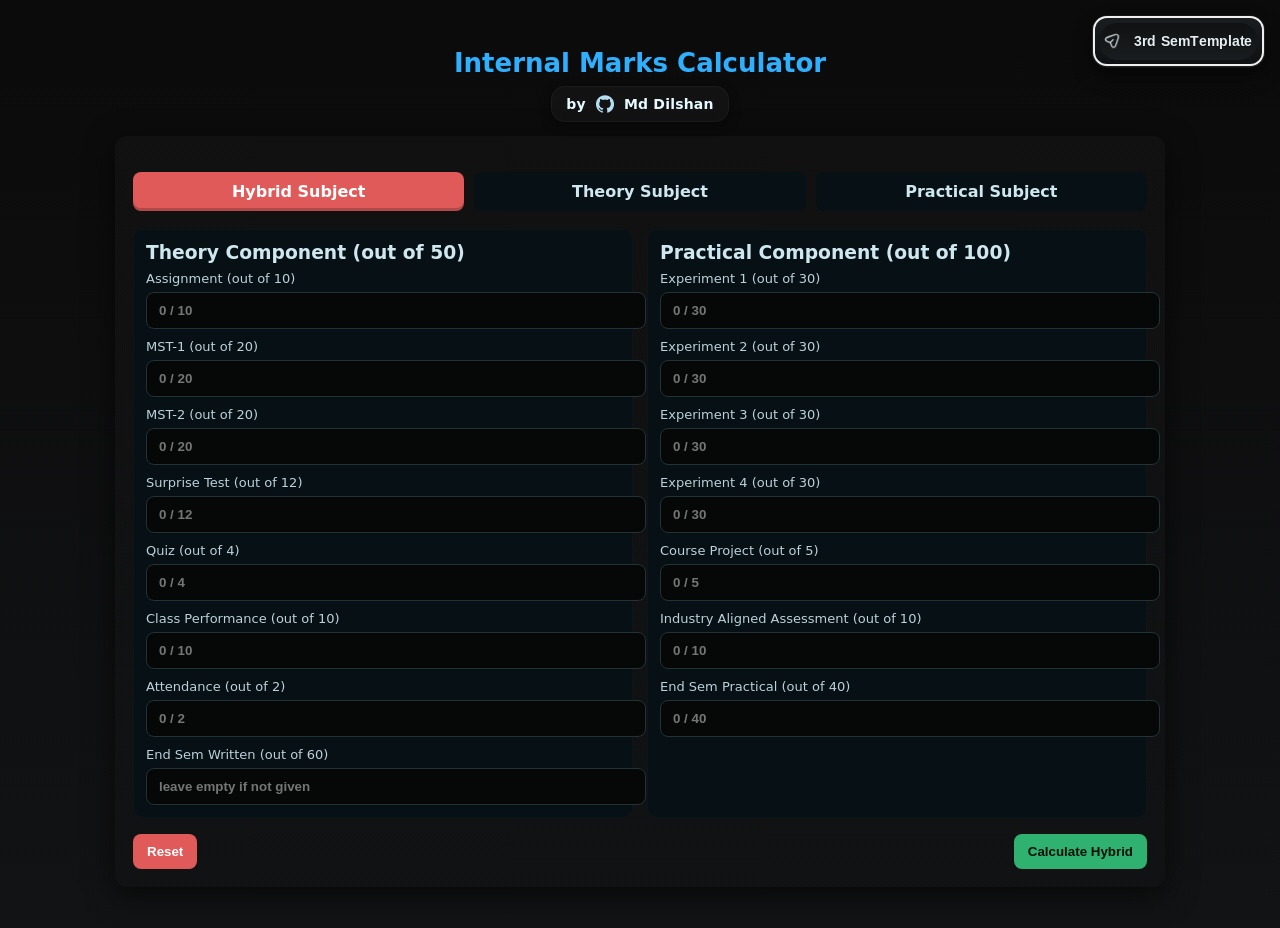
==== commit 1f424447: "code refactor" ====
--- a/index.html
+++ b/index.html
@@ -480,8 +480,8 @@
                      <label style="margin-top:10px">Quiz (out of 4)</label>
                      <input type="number" inputmode="decimal" id="hy_quiz" min="0" max="4" step="0.01" placeholder="0 / 4">
                      <div id="err-hy_quiz" class="error-msg">Value must be between 0 and 4</div>
-                     <label style="margin-top:10px">Case Study / PBL (out of 10)</label>
-                     <input type="number" inputmode="decimal" id="hy_pbl" min="0" max="10" step="0.01" placeholder="0 / 10">
+                     <label style="margin-top:10px">Class Performance (out of 10)</label>
+                     <input type="number" inputmode="decimal" id="hy_classperf" min="0" max="10" step="0.01" placeholder="0 / 10">
                      <div id="err-hy_pbl" class="error-msg">Value must be between 0 and 10</div>
                      <label style="margin-top:10px">Attendance (out of 2)</label>
                      <input type="number" inputmode="decimal" id="hy_attendance" min="0" max="2" step="0.01" placeholder="0 / 2">
@@ -504,8 +504,7 @@
                      <label style="margin-top:10px">Experiment 4 (out of 30)</label>
                      <input type="number" inputmode="decimal" id="hy_ws4" min="0" max="30" step="0.01" placeholder="0 / 30">
                      <div id="err-hy_ws4" class="error-msg">Value must be between 0 and 30</div>
-                     <label style="margin-top:10px">Class Performance (out of 10)</label>
-                     <input type="number" inputmode="decimal" id="hy_classperf" min="0" max="10" step="0.01" placeholder="0 / 10">
+      
                      <div id="err-hy_classperf" class="error-msg">Value must be between 0 and 10</div>
                      <label style="margin-top:10px">Course Project (out of 5)</label>
                      <input type="number" inputmode="decimal" id="hy_miniproject" min="0" max="5" step="0.01" placeholder="0 / 5">
@@ -748,54 +747,73 @@
            function calcHybrid(){
              try{
                if(!validateAll()){ alert('Fix input errors (highlighted in red) before calculating'); return; }
+
                const assignment = getNum('hy_assignment', 10);
                const mst1 = getNum('hy_mst1', 20);
                const mst2 = getNum('hy_mst2', 20);
                const surprise = getNum('hy_surprise', 12);
                const quiz = getNum('hy_quiz', 4);
-               const pbl = getNum('hy_pbl', 10);
                const attendance = getNum('hy_attendance', 2);
+               const classPerfOrig = getNum('hy_classperf', 10);
+
                const rawEnd = document.getElementById('hy_endwritten');
                let endWrittenProvided = false, endWrittenRaw = 0;
                if(rawEnd && rawEnd.value !== ''){ endWrittenProvided = true; endWrittenRaw = Number(rawEnd.value); }
          
                const ws1 = getNum('hy_ws1',30), ws2 = getNum('hy_ws2',30), ws3 = getNum('hy_ws3',30), ws4 = getNum('hy_ws4',30);
-               const classPerfOrig = getNum('hy_classperf',10), miniproject = getNum('hy_miniproject',5), industry = getNum('hy_industry',10);
+               const miniproject = getNum('hy_miniproject',5), industry = getNum('hy_industry',10);
+
                const endPracticalEl = document.getElementById('hy_endpractical');
                let endPracticalProvided = false, endPractical = 0;
                if(endPracticalEl && endPracticalEl.value !== ''){ endPracticalProvided = true; endPractical = Number(endPracticalEl.value); }
-         
-               const mstFinal = (mst1 + mst2) / 2;
-               const surpriseFinal = (surprise + quiz) / 2;
-               const theoryInternal = assignment + mstFinal + surpriseFinal + pbl + attendance;
-               const endWrittenScaled = endWrittenProvided ? (endWrittenRaw / 60) * 50 : 0;
-               const theoryTotal = endWrittenProvided ? (theoryInternal + endWrittenScaled) : theoryInternal;
-               const theoryMax = endWrittenProvided ? 100 : 50;
-               const theoryPct = theoryMax === 0 ? 0 : (theoryTotal / theoryMax) * 100;
-         
-               const wsSum = ws1 + ws2 + ws3 + ws4;
-               const classAssessment = wsSum / 3;
-               const classPerfNew = classPerfOrig / 2;
-               const practicalInternal = classAssessment + classPerfNew + miniproject + industry; 
-               const practicalTotal = endPracticalProvided ? (practicalInternal + endPractical) : practicalInternal;
-               const practicalMax = endPracticalProvided ? 100 : 60;
-               const practicalPct = practicalMax === 0 ? 0 : (practicalTotal / practicalMax) * 100;
-         
-               const totalObtained = theoryTotal + practicalTotal;
-               const totalMax = theoryMax + practicalMax;
-               const displayObtained = totalObtained / 2;
-               const displayMax = totalMax / 2;
-               const displayPct = displayMax === 0 ? 0 : (displayObtained / displayMax) * 100;
-         
-               setText('hy_theory_pct', `${theoryTotal.toFixed(2)} / ${theoryMax} (${theoryPct.toFixed(2)}%)`);
-               setText('hy_practical_pct', `${practicalTotal.toFixed(2)} / ${practicalMax} (${practicalPct.toFixed(2)}%)`);
-               setText('hy_combined_obt', `${displayObtained.toFixed(2)} / ${displayMax.toFixed(2)}`);
-               setText('hy_combined_pct', displayPct.toFixed(2) + '%');
-         
-               const bar = document.getElementById('hy_bar'); if(bar) bar.style.width = Math.min(100, displayPct) + '%';
-               show('result-hybrid');
-               const resEl = document.getElementById('result-hybrid'); if(resEl) resEl.scrollIntoView({behavior:'smooth', block:'center'});
-             }catch(err){ console.error(err); alert('Calculation failed — open console for details'); }
+
+                const mst1_w = (mst1 / 20) * 5;
+                const mst2_w = (mst2 / 20) * 5;
+                const classPerf_w = (classPerfOrig / 10) * 5;
+                const assignment_w = (assignment / 10) * 2;
+                const quiz_w = (quiz / 4) * 2;
+                const surprise_w = (surprise / 12) * 2;
+                const attendance_w = (attendance / 2) * 2;
+                const endWritten_w = endWrittenProvided ? (endWrittenRaw / 60) * 30 : 0;
+
+                const theoryTotal = mst1_w +mst2_w +classPerf_w +assignment_w +quiz_w +surprise_w +attendance_w +endWritten_w;
+                const theoryMax = endWrittenProvided ? 53 : 23;
+                const theoryPct = (theoryTotal / theoryMax) * 100;
+
+                const exp1_w = (ws1 / 30) * 5;
+                const exp2_w = (ws2 / 30) * 5;
+                const exp3_w = (ws3 / 30) * 5;
+                const exp4_w = (ws4 / 30) * 5;
+                const miniproject_w = (miniproject / 5) * 2;
+                const industry_w = (industry / 10) * 5;
+                const endPractical_w = endPracticalProvided ? (endPractical / 40) * 20 : 0;
+
+                const practicalTotal = exp1_w +exp2_w +exp3_w +exp4_w +miniproject_w +industry_w +endPractical_w;
+                const practicalMax = endPracticalProvided ? 47 : 27;
+                const practicalPct = (practicalTotal / practicalMax) * 100;
+
+                const totalObtained = theoryTotal + practicalTotal;
+                const totalMax = theoryMax + practicalMax;
+                const totalPct = (totalObtained / totalMax) * 100;
+
+                setText('hy_theory_pct', `${theoryTotal.toFixed(2)} / ${theoryMax} (${theoryPct.toFixed(2)}%)`);
+                setText('hy_practical_pct', `${practicalTotal.toFixed(2)} / ${practicalMax} (${practicalPct.toFixed(2)}%)`);
+                setText('hy_combined_obt', `${totalObtained.toFixed(2)} / ${totalMax}`);
+                setText('hy_combined_pct', totalPct.toFixed(2) + '%');
+
+                const bar = document.getElementById('hy_bar');
+                if(bar) bar.style.width = Math.min(100, totalPct) + '%';
+
+                show('result-hybrid');
+
+
+                const resEl = document.getElementById('result-hybrid');
+                if(resEl) resEl.scrollIntoView({behavior:'smooth', block:'center'});
+             }
+             catch(err){
+                 console.error(err);
+                 alert('Calculation failed — open console for details');
+            }
            }
            document.getElementById('calc-hybrid').addEventListener('click', calcHybrid);
            document.getElementById('reset-hybrid').addEventListener('click', ()=>{
@@ -807,24 +825,41 @@
          
            function calcTheory(){
              if(!validateAll()){ alert('Fix input errors (highlighted in red) before calculating'); return; }
-             const a = getNum('t_assignment',10), m1 = getNum('t_mst1',20), m2 = getNum('t_mst2',20);
-             const surprise = getNum('t_surprise',12), quiz = getNum('t_quiz',4), at = getNum('t_attendance',2);
+
+             const a = getNum('t_assignment',10);
+             const m1 = getNum('t_mst1',20);
+             const m2 = getNum('t_mst2',20);
+             const surprise = getNum('t_surprise',12);
+             const quiz = getNum('t_quiz',4);
+             const at = getNum('t_attendance',2);
+
              const tEndEl = document.getElementById('t_endwritten');
              let tEndProvided = false, tEndRaw = 0;
-             if(tEndEl && tEndEl.value !== ''){ tEndProvided = true; tEndRaw = Number(tEndEl.value); }
-             const mstFinal = (m1 + m2) / 2;
-             const surpriseFinal = surprise / 2;
-             const quizFinal = quiz / 2;
-             const internalObtained = a + mstFinal + surpriseFinal + quizFinal + at;
-             let obtained = internalObtained, totalMax = 40;
-             if(tEndProvided){ obtained = internalObtained + tEndRaw; totalMax = 100; }
-             const pct = totalMax === 0 ? 0 : (obtained / totalMax) * 100;
-             setText('t_obt', `${obtained.toFixed(2)} / ${totalMax}`);
-             setText('t_max', totalMax.toFixed(0));
-             setText('t_pct', pct.toFixed(2) + '%');
-             const tbar = document.getElementById('t_bar'); if(tbar) tbar.style.width = Math.min(100,pct) + '%';
-             show('result-theory');
-             const resT = document.getElementById('result-theory'); if(resT) resT.scrollIntoView({behavior:'smooth', block:'center'});
+             if(tEndEl && tEndEl.value !== ''){
+                 tEndProvided = true;
+                tEndRaw = Number(tEndEl.value); 
+            }
+
+            const mst1_w = (m1 / 20) * 10;
+            const mst2_w = (m2 / 20) * 10;
+            const assignment_w = (a / 10) * 10;
+            const quiz_w = (quiz / 4) * 4;
+            const surprise_w = (surprise / 12) * 4;
+            const attendance_w = (at / 2) * 2;
+            const endWritten_w = tEndProvided ? (tEndRaw / 60) * 60 : 0;
+
+            const obtained = mst1_w +mst2_w +assignment_w +quiz_w +surprise_w +attendance_w +endWritten_w;
+            const totalMax = tEndProvided ? 100 : 40;
+            const pct = (obtained / totalMax) * 100;
+
+            setText('t_obt', `${obtained.toFixed(2)} / ${totalMax}`);
+            setText('t_max', totalMax.toFixed(0));
+            setText('t_pct', pct.toFixed(2) + '%');
+
+            const tbar = document.getElementById('t_bar');
+            if(tbar) tbar.style.width = Math.min(100,pct) + '%';
+            show('result-theory');
+            const resT = document.getElementById('result-theory');
            }
            document.getElementById('calc-theory').addEventListener('click', calcTheory);
            document.getElementById('reset-theory').addEventListener('click', ()=>{
@@ -836,28 +871,49 @@
          
            function calcPractical(){
              if(!validateAll()){ alert('Fix input errors (highlighted in red) before calculating'); return; }
-             const ws1 = getNum('pr_ws1',30), ws2 = getNum('pr_ws2',30), ws3 = getNum('pr_ws3',30), ws4 = getNum('pr_ws4',30);
-             const wsAvg = (ws1 + ws2 + ws3 + ws4) / 4;
-             const worksheetsScaled = (wsAvg * (40/30)); 
-             const classPerf = getNum('pr_classperf',10);
-             const mini = getNum('pr_miniproject',5);
-             const industry = getNum('pr_industry',10);
-         
-             const prInternal = worksheetsScaled + (classPerf / 2) + mini + industry; 
-             const endEl = document.getElementById('pr_endpractical');
-             let endProvided = false, endRaw = 0;
-             if(endEl && endEl.value !== ''){ endProvided = true; endRaw = Number(endEl.value); }
-             const prTotal = endProvided ? (prInternal + endRaw) : prInternal;
-             const prMax = endProvided ? 100 : 60;
-             const prPct = prMax === 0 ? 0 : (prTotal / prMax) * 100;
-         
-             setText('pr_obt', `${prTotal.toFixed(2)}`);
-             setText('pr_max', `${prMax}`);
-             setText('pr_pct', `${prPct.toFixed(2)}%`);
-             const prbar = document.getElementById('pr_bar'); if(prbar) prbar.style.width = Math.min(100, prPct) + '%';
-             show('result-practical');
-             const res = document.getElementById('result-practical'); if(res) res.scrollIntoView({behavior:'smooth', block:'center'});
-           }
+
+              const ws1 = getNum('pr_ws1',30);
+              const ws2 = getNum('pr_ws2',30);
+              const ws3 = getNum('pr_ws3',30);
+              const ws4 = getNum('pr_ws4',30);
+              const classPerf = getNum('pr_classperf',10);
+              const mini = getNum('pr_miniproject',5);
+              const industry = getNum('pr_industry',10);
+
+              const endEl = document.getElementById('pr_endpractical');
+              let endProvided = false, endRaw = 0;
+                if(endEl && endEl.value !== ''){
+                    endProvided = true;
+                    endRaw = Number(endEl.value);
+                }
+
+              const exp1_w = (ws1 / 30) * 10;
+              const exp2_w = (ws2 / 30) * 10;
+              const exp3_w = (ws3 / 30) * 10;
+              const exp4_w = (ws4 / 30) * 10;
+
+              const classPerf_w = (classPerf / 10) * 5;
+              const mini_w = (mini / 5) * 5;
+              const industry_w = (industry / 10) * 10;
+              const endPractical_w = endProvided ? (endRaw / 40) * 40 : 0;
+
+              const prTotal = exp1_w +exp2_w +exp3_w +exp4_w +classPerf_w +mini_w +industry_w +endPractical_w;
+              const prMax = endProvided ? 100 : 60;
+              const prPct = (prTotal / prMax) * 100;
+
+              setText('pr_obt', `${prTotal.toFixed(2)}`);
+              setText('pr_max', `${prMax}`);
+              setText('pr_pct', `${prPct.toFixed(2)}%`);
+
+              const prbar = document.getElementById('pr_bar');
+              if(prbar) prbar.style.width = Math.min(100, prPct) + '%';
+
+              show('result-practical');
+
+              const res = document.getElementById('result-practical');
+              if(res) res.scrollIntoView({behavior:'smooth', block:'center'});
+           }
+
            document.getElementById('calc-practical').addEventListener('click', calcPractical);
            document.getElementById('reset-practical').addEventListener('click', ()=>{
              ['pr_ws1','pr_ws2','pr_ws3','pr_ws4','pr_classperf','pr_miniproject','pr_industry','pr_endpractical'].forEach(id=>{
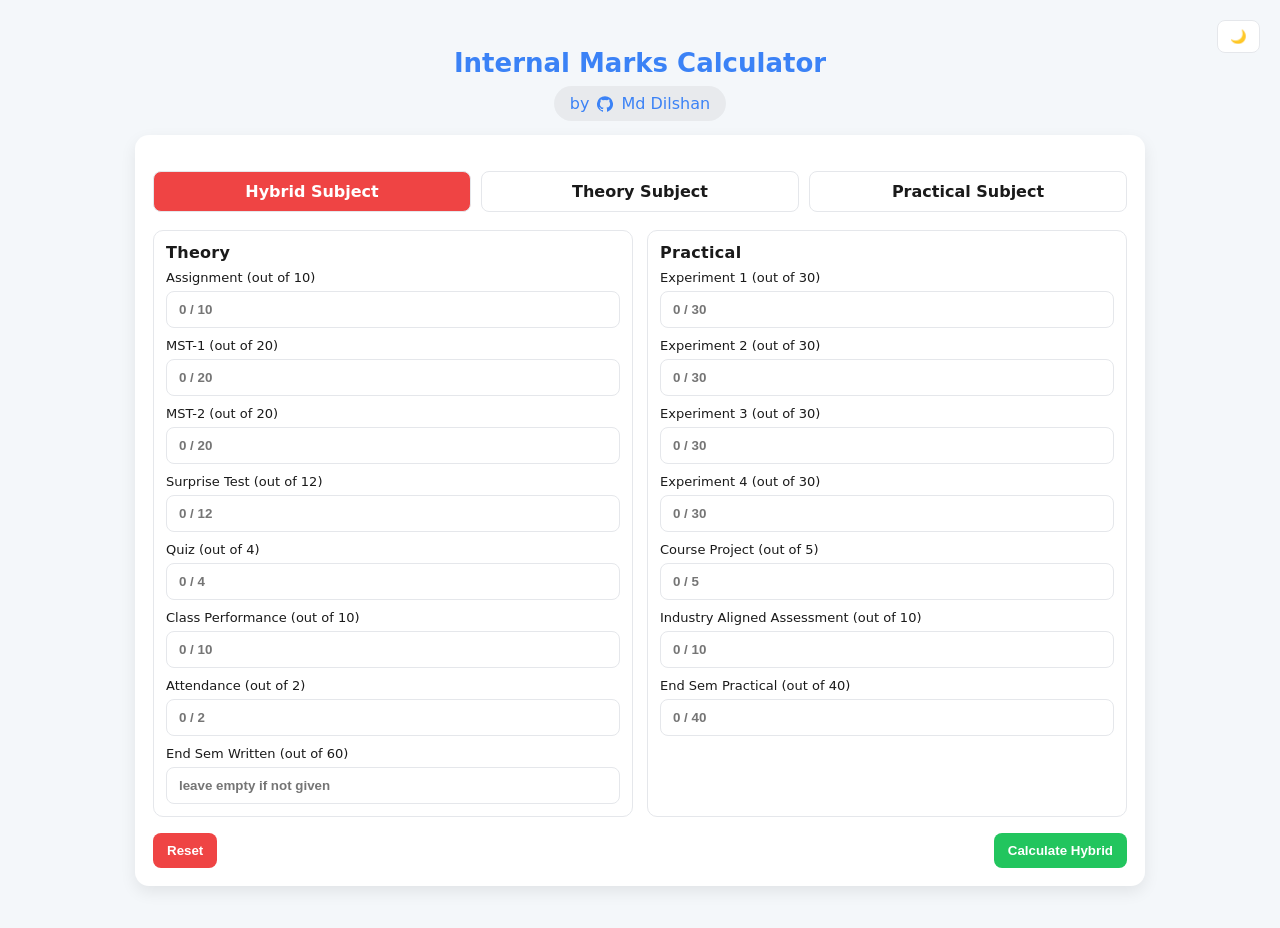
==== commit 045ada0a: "Update index.html" ====
--- a/index.html
+++ b/index.html
@@ -17,379 +17,16 @@
         <meta name="twitter:title" content="Internal Marks Calculator" />
         <meta name="twitter:description" content="Calculate Internal marks and Grade easily." />
         <meta name="twitter:image" content="https://imdilshan.github.io/Internal-Marks-Calculator/preview1.jpg" />
+
+        <link rel="stylesheet" href="style.css">
       
-      <style>
-         :root{
-         --bg:#0f1112; --panel:#0b0d0e; --muted:#9fb0b6; --accent:#2fb0ff; --ok:#2fb26f; --danger:#e05a5a;
-         --tab-inactive:#071015;
-         --hybrid-color: #e05a5a; 
-         --theory-color: #2fb0ff;
-         --practical-color: #2fb26f; 
-         --tab-active-text-dark: #042026;
-         --tab-active-text-light: #ffffff;
-         }
-         html,body{height:100%;margin:0;background:linear-gradient(180deg,#0b0b0c 0%, #121314 100%);font-family:Inter,system-ui,-apple-system,Segoe UI,Roboto,Helvetica,Arial;color:#e6eef2}
-         .container{max-width:1050px;margin:28px auto;padding:20px;}
-         header{text-align:center;margin-bottom:14px}
-         h1{font-size:26px;margin:0;color:var(--accent);font-weight:800}
-         .credit-wrap { margin-top: 8px; display:flex; justify-content:center; }
-         .credit {
-         display:inline-flex;
-         align-items:center;
-         gap:10px;
-         padding:8px 14px;
-         border-radius:14px;
-         background: rgba(255,255,255,0.03);
-         border: 1px solid rgba(255,255,255,0.04);
-         backdrop-filter: blur(6px);
-         text-decoration:none;
-         color: #bfe9ff;
-         font-weight:600;
-         font-size:14px;
-         transition: transform .14s ease, box-shadow .18s ease, background .12s ease;
-         box-shadow: 0 3px 12px rgba(0,0,0,0.45);
-         }
-         .credit:hover { transform: translateY(-3px); background: rgba(47,176,255,0.08); box-shadow: 0 8px 30px rgba(47,176,255,0.06); color: var(--accent); }
-         .credit .gh-icon { width:18px; height:18px; display:inline-block; vertical-align:middle; fill: currentColor; opacity:0.95; }
-         .credit .name { color: #e6f9ff; font-weight:700; letter-spacing: .2px; }
-         .credit .meta { font-size:13px; opacity:0.85; color:#cfe7ef; }
-         @media (max-width:420px) {
-         .credit { padding:7px 10px; gap:8px; font-size:13px; border-radius:10px; }
-         }
-         .tabs{display:flex;gap:10px;margin:18px 0}
-         .tab{flex:1;padding:10px 14px;border-radius:8px;background:var(--tab-inactive);text-align:center;cursor:pointer;font-weight:700;color:#cfe7ef;user-select:none}
-         .tab.active{box-shadow:inset 0 -3px rgba(0,0,0,0.2)}
-         .tab.hybrid.active{background:var(--hybrid-color); color:var(--tab-active-text-light)}
-         .tab.theory.active{background:var(--theory-color); color:var(--tab-active-text-dark)}
-         .tab.practical.active{background:var(--practical-color); color:var(--tab-active-text-dark)}
-         .card{background:linear-gradient(180deg, rgba(255,255,255,0.02), rgba(0,0,0,0.04));border-radius:12px;padding:18px;box-shadow: 0 8px 30px rgba(0,0,0,0.6);} 
-         .grid{display:grid;grid-template-columns:repeat(2,minmax(0,1fr));gap:14px}
-         .section{padding:12px;border-radius:10px;background:#071014;border:1px solid rgba(255,255,255,0.02)}
-         label{display:block;font-size:13px;color:#bcd1d9;margin-bottom:6px}
-         input[type=number]{width:100%;padding:10px 12px;border-radius:8px;border:1px solid #233235;background:#060808;color:#e6eef2;font-weight:700}
-         .controls{display:flex;gap:10px;margin-top:16px}
-         button{padding:10px 14px;border-radius:8px;border:0;cursor:pointer;font-weight:800}
-         .btn-reset{background:var(--danger);color:white}
-         .btn-calc{background:var(--ok);color:#03100a;margin-left:auto}
-         .result{margin-top:16px;background:#061112;padding:12px;border-radius:10px;border:1px solid rgba(255,255,255,0.02)}
-         .line{display:flex;justify-content:space-between;padding:6px 0;color:#d7eef5}
-         .bar{height:12px;background:#0a1a1c;border-radius:8px;overflow:hidden;margin-top:8px}
-         .bar > i{display:block;height:100%;background:linear-gradient(90deg,#1fb0ff,#2fd8a6)}
-         .small{font-size:13px;color:var(--muted)}
-         .break{margin-top:10px;border-top:1px dashed rgba(255,255,255,0.03);padding-top:10px}
-         .invalid { border:1px solid var(--danger) !important; }
-         .error-msg{color:var(--danger);font-size:12px;margin-top:6px;display:none}
-         .error-msg.show{display:block}
-         .button {
-           --primary: #2fb0ff;
-           --neutral-1: #1a1d1f;
-           --neutral-2: #0f1112;
-           --radius: 14px;
-           cursor: pointer;
-           border-radius: var(--radius);
-           text-shadow: 0 1px 1px rgba(0, 0, 0, 0.3);
-           border: none;
-           box-shadow: 0 0.5px 0.5px 1px rgba(255, 255, 255, 0.1),
-             0 10px 20px rgba(0, 0, 0, 0.4), 0 4px 5px 0px rgba(0, 0, 0, 0.15);
-           display: flex;
-           align-items: center;
-           justify-content: center;
-           position: relative;
-           transition: all 0.3s ease;
-           min-width: 200px;
-           padding: 20px;
-           height: 68px;
-           font-family: "Galano Grotesque", Poppins, Montserrat, sans-serif;
-           font-style: normal;
-           font-size: 18px;
-           font-weight: 600;
-           color: #e6eef2;
-         }
-         .button:hover {
-           transform: scale(1.02);
-           box-shadow: 0 0 1px 2px rgba(47, 176, 255, 0.3),
-             0 15px 30px rgba(0, 0, 0, 0.5), 0 10px 3px -3px rgba(0, 0, 0, 0.1);
-         }
-         .button:active {
-           transform: scale(1);
-           box-shadow: 0 0 1px 2px rgba(47, 176, 255, 0.3),
-             0 10px 3px -3px rgba(0, 0, 0, 0.3);
-         }
-         .button:after {
-           content: "";
-           position: absolute;
-           inset: 0;
-           border-radius: var(--radius);
-           border: 2.5px solid transparent;
-           background: linear-gradient(var(--neutral-1), var(--neutral-2)) padding-box,
-             linear-gradient(to bottom, rgba(255, 255, 255, 0.05), rgba(255, 255, 255, 0.02))
-               border-box;
-           z-index: 0;
-           transition: all 0.4s ease;
-         }
-         .button:hover::after {
-           transform: scale(1.05, 1.1);
-           box-shadow: inset 0 -1px 3px 0 rgba(47, 176, 255, 0.3);
-         }
-         .button::before {
-           content: "";
-           inset: 7px 6px 6px 6px;
-           position: absolute;
-           background: linear-gradient(to top, var(--neutral-1), var(--neutral-2));
-           border-radius: 30px;
-           filter: blur(0.5px);
-           z-index: 2;
-         }
-         .state p {
-           display: flex;
-           align-items: center;
-           justify-content: center;
-         }
-         .state .icon {
-           position: absolute;
-           left: 0;
-           top: 0;
-           bottom: 0;
-           margin: auto;
-           transform: scale(1.25);
-           transition: all 0.3s ease;
-           display: flex;
-           align-items: center;
-           justify-content: center;
-         }
-         .state .icon svg {
-           overflow: visible;
-         }
-         .outline {
-           position: absolute;
-           border-radius: inherit;
-           overflow: hidden;
-           z-index: 1;
-           opacity: 0;
-           transition: opacity 0.4s ease;
-           inset: -2px -3.5px;
-         }
-         .outline::before {
-           content: "";
-           position: absolute;
-           inset: -100%;
-           background: conic-gradient(
-             from 180deg,
-             transparent 60%,
-             white 80%,
-             transparent 100%
-           );
-           animation: spin 2s linear infinite;
-           animation-play-state: paused;
-         }
-         @keyframes spin {
-           0% {
-             transform: rotate(0deg);
-           }
-           100% {
-             transform: rotate(360deg);
-           }
-         }
-         .button:hover .outline {
-           opacity: 1;
-         }
-         .button:hover .outline::before {
-           animation-play-state: running;
-         }
-         .state p span {
-           display: block;
-           opacity: 0;
-           animation: slideDown 0.8s ease forwards calc(var(--i) * 0.03s);
-         }
-         .button:hover p span {
-           opacity: 1;
-           animation: wave 0.5s ease forwards calc(var(--i) * 0.02s);
-         }
-         .button:focus p span {
-           opacity: 1;
-           animation: disapear 0.6s ease forwards calc(var(--i) * 0.03s);
-         }
-         @keyframes wave {
-           30% {
-             opacity: 1;
-             transform: translateY(4px) translateX(0) rotate(0);
-           }
-           50% {
-             opacity: 1;
-             transform: translateY(-3px) translateX(0) rotate(0);
-             color: var(--primary);
-           }
-           100% {
-             opacity: 1;
-             transform: translateY(0) translateX(0) rotate(0);
-           }
-         }
-         @keyframes slideDown {
-           0% {
-             opacity: 0;
-             transform: translateY(-20px) translateX(5px) rotate(-90deg);
-             color: var(--primary);
-             filter: blur(5px);
-           }
-           30% {
-             opacity: 1;
-             transform: translateY(4px) translateX(0) rotate(0);
-             filter: blur(0);
-           }
-           50% {
-             opacity: 1;
-             transform: translateY(-3px) translateX(0) rotate(0);
-           }
-           100% {
-             opacity: 1;
-             transform: translateY(0) translateX(0) rotate(0);
-           }
-         }
-         @keyframes disapear {
-           from {
-             opacity: 1;
-           }
-           to {
-             opacity: 0;
-             transform: translateX(5px) translateY(20px);
-             color: var(--primary);
-             filter: blur(5px);
-           }
-         }
-         .state--default .icon svg {
-           animation: land 0.6s ease forwards;
-         }
-         .button:hover .state--default .icon {
-           transform: rotate(45deg) scale(1.25);
-         }
-         .button:focus .state--default svg {
-           animation: takeOff 0.8s linear forwards;
-         }
-         .button:focus .state--default .icon {
-           transform: rotate(0) scale(1.25);
-         }
-         @keyframes takeOff {
-           0% {
-             opacity: 1;
-           }
-           60% {
-             opacity: 1;
-             transform: translateX(70px) rotate(45deg) scale(2);
-           }
-           100% {
-             opacity: 0;
-             transform: translateX(160px) rotate(45deg) scale(0);
-           }
-         }
-         @keyframes land {
-           0% {
-             transform: translateX(-60px) translateY(30px) rotate(-50deg) scale(2);
-             opacity: 0;
-             filter: blur(3px);
-           }
-           100% {
-             transform: translateX(0) translateY(0) rotate(0);
-             opacity: 1;
-             filter: blur(0);
-           }
-         }
-         .state--default .icon:before {
-           content: "";
-           position: absolute;
-           top: 50%;
-           height: 2px;
-           width: 0;
-           left: -5px;
-           background: linear-gradient(to right, transparent, rgba(47, 176, 255, 0.6));
-         }
-         .button:focus .state--default .icon:before {
-           animation: contrail 0.8s linear forwards;
-         }
-         @keyframes contrail {
-           0% {
-             width: 0;
-             opacity: 1;
-           }
-           8% {
-             width: 15px;
-           }
-           60% {
-             opacity: 0.7;
-             width: 80px;
-           }
-           100% {
-             opacity: 0;
-             width: 160px;
-           }
-         }
-         .state {
-           padding-left: 29px;
-           z-index: 2;
-           display: flex;
-           position: relative;
-         }
-         .state--default span:nth-child(4) {
-           margin-right: 5px;
-         }
-         .state--sent {
-           display: none;
-         }
-         .state--sent svg {
-           transform: scale(1.25);
-           margin-right: 8px;
-         }
-         .button:focus .state--default {
-           position: absolute;
-         }
-         .button:focus .state--sent {
-           display: flex;
-         }
-         .button:focus .state--sent span {
-           opacity: 0;
-           animation: slideDown 0.8s ease forwards calc(var(--i) * 0.2s);
-         }
-         .button:focus .state--sent .icon svg {
-           opacity: 0;
-           animation: appear 1.2s ease forwards 0.8s;
-         }
-         @keyframes appear {
-           0% {
-             opacity: 0;
-             transform: scale(4) rotate(-40deg);
-             color: var(--primary);
-             filter: blur(4px);
-           }
-           30% {
-             opacity: 1;
-             transform: scale(0.6);
-             filter: blur(1px);
-           }
-           50% {
-             opacity: 1;
-             transform: scale(1.2);
-             filter: blur(0);
-           }
-           100% {
-             opacity: 1;
-             transform: scale(1);
-           }
-         }
-         .template-button-container{position:absolute;top:16px;right:16px;z-index:100}
-         .button{min-width:150px;padding:12px;height:50px;font-size:14px}
-         @media (max-width:768px){
-         .template-button-container{position:static;display:flex;justify-content:center;margin-top:16px}
-         .button{min-width:140px;padding:10px;height:45px;font-size:13px}
-         }
-         @media (max-width:420px) {
-         .button{min-width:130px;padding:8px;height:40px;font-size:12px}
-         }
-         @media (max-width:1000px){ .grid{grid-template-columns:1fr} .tabs{flex-direction:column} .controls{flex-direction:row-reverse} }
-      </style>
    </head>
    <body>
       <div class="container">
          <header>
             <h1>Internal Marks Calculator</h1>
+            <button class="toggle-btn" onclick="toggleTheme()" id="themeBtn"> 🌙 </button>
+
             <div class="credit-wrap" aria-hidden="false">
                <a class="credit" href="https://github.com/Imdilshan" target="_blank" rel="noopener noreferrer" aria-label="Open my GitHub profile in a new tab">
                   <span class="name">by</span>
@@ -399,61 +36,6 @@
                   <span class="name">Md Dilshan</span>
                </a>
             </div>
-            <!-- 3rd Sem Template Button -->
-            <div class="template-button-container">
-               <button class="button" onclick="window.location.href='for3rdSemcu.html'" aria-label="3rd Sem Template" title="3rd Sem Template">
-                  <div class="outline"></div>
-                  <div class="state state--default">
-                     <div class="icon">
-                        <svg width="1em" height="1em" viewBox="0 0 24 24" fill="none" xmlns="http://www.w3.org/2000/svg">
-                           <g style="filter: url(#shadow)">
-                              <path d="M14.2199 21.63C13.0399 21.63 11.3699 20.8 10.0499 16.83L9.32988 14.67L7.16988 13.95C3.20988 12.63 2.37988 10.96 2.37988 9.78001C2.37988 8.61001 3.20988 6.93001 7.16988 5.60001L15.6599 2.77001C17.7799 2.06001 19.5499 2.27001 20.6399 3.35001C21.7299 4.43001 21.9399 6.21001 21.2299 8.33001L18.3999 16.82C17.0699 20.8 15.3999 21.63 14.2199 21.63ZM7.63988 7.03001C4.85988 7.96001 3.86988 9.06001 3.86988 9.78001C3.86988 10.5 4.85988 11.6 7.63988 12.52L10.1599 13.36C10.3799 13.43 10.5599 13.61 10.6299 13.83L11.4699 16.35C12.3899 19.13 13.4999 20.12 14.2199 20.12C14.9399 20.12 16.0399 19.13 16.9699 16.35L19.7999 7.86001C20.3099 6.32001 20.2199 5.06001 19.5699 4.41001C18.9199 3.76001 17.6599 3.68001 16.1299 4.19001L7.63988 7.03001Z" fill="currentColor"></path>
-                              <path d="M10.11 14.4C9.92005 14.4 9.73005 14.33 9.58005 14.18C9.29005 13.89 9.29005 13.41 9.58005 13.12L13.16 9.53C13.45 9.24 13.93 9.24 14.22 9.53C14.51 9.82 14.51 10.3 14.22 10.59L10.64 14.18C10.5 14.33 10.3 14.4 10.11 14.4Z" fill="currentColor"></path>
-                           </g>
-                           <defs>
-                              <filter id="shadow">
-                                 <fedropshadow dx="0" dy="1" stdDeviation="0.6" flood-opacity="0.5"></fedropshadow>
-                              </filter>
-                           </defs>
-                        </svg>
-                     </div>
-                     <p>
-                        <span style="--i:0">3</span>
-                        <span style="--i:1">r</span>
-                        <span style="--i:2">d</span>
-                        <span style="--i:3"> </span>
-                        <span style="--i:4">S</span>
-                        <span style="--i:5">e</span>
-                        <span style="--i:6">m</span>
-                        <span style="--i:7"> </span>
-                        <span style="--i:8">T</span>
-                        <span style="--i:9">e</span>
-                        <span style="--i:10">m</span>
-                        <span style="--i:11">p</span>
-                        <span style="--i:12">l</span>
-                        <span style="--i:13">a</span>
-                        <span style="--i:14">t</span>
-                        <span style="--i:15">e</span>
-                     </p>
-                  </div>
-                  <div class="state state--sent">
-                     <div class="icon">
-                        <svg xmlns="http://www.w3.org/2000/svg" fill="none" viewBox="0 0 24 24" height="1em" width="1em" stroke-width="0.5px" stroke="black">
-                           <g style="filter: url(#shadow)">
-                              <path fill="currentColor" d="M12 22.75C6.07 22.75 1.25 17.93 1.25 12C1.25 6.07 6.07 1.25 12 1.25C17.93 1.25 22.75 6.07 22.75 12C22.75 17.93 17.93 22.75 12 22.75ZM12 2.75C6.9 2.75 2.75 6.9 2.75 12C2.75 17.1 6.9 21.25 12 21.25C17.1 21.25 21.25 17.1 21.25 12C21.25 6.9 17.1 2.75 12 2.75Z"></path>
-                              <path fill="currentColor" d="M10.5795 15.5801C10.3795 15.5801 10.1895 15.5001 10.0495 15.3601L7.21945 12.5301C6.92945 12.2401 6.92945 11.7601 7.21945 11.4701C7.50945 11.1801 7.98945 11.1801 8.27945 11.4701L10.5795 13.7701L15.7195 8.6301C16.0095 8.3401 16.4895 8.3401 16.7795 8.6301C17.0695 8.9201 17.0695 9.4001 16.7795 9.6901L11.1095 15.3601C10.9695 15.5001 10.7795 15.5801 10.5795 15.5801Z"></path>
-                           </g>
-                        </svg>
-                     </div>
-                     <p>
-                        <span style="--i:5">S</span>
-                        <span style="--i:6">e</span>
-                        <span style="--i:7">n</span>
-                        <span style="--i:8">t</span>
-                     </p>
-                  </div>
-               </button>
-            </div>
          </header>
          <div class="card">
             <div class="tabs" role="tablist">
@@ -464,7 +46,7 @@
             <div id="panel-hybrid">
                <div class="grid">
                   <div class="section">
-                     <h3 style="margin:0 0 8px;color:#cfe7ef">Theory Component (out of 50)</h3>
+                     <h3 class="section-title">Theory</h3>
                      <label>Assignment (out of 10)</label>
                      <input type="number" inputmode="decimal" id="hy_assignment" min="0" max="10" step="0.01" placeholder="0 / 10">
                      <div id="err-hy_assignment" class="error-msg">Value must be between 0 and 10</div>
@@ -491,7 +73,7 @@
                      <div id="err-hy_endwritten" class="error-msg">Value must be between 0 and 60</div>
                   </div>
                   <div class="section">
-                     <h3 style="margin:0 0 8px;color:#cfe7ef">Practical Component (out of 100)</h3>
+                     <h3 class="section-title">Practical</h3>
                      <label>Experiment 1 (out of 30)</label>
                      <input type="number" inputmode="decimal" id="hy_ws1" min="0" max="30" step="0.01" placeholder="0 / 30">
                      <div id="err-hy_ws1" class="error-msg">Value must be between 0 and 30</div>
@@ -548,7 +130,6 @@
             <div id="panel-theory" style="display:none;margin-top:14px">
                <div class="grid">
                   <div class="section">
-                     <h3 style="margin:0 0 8px;color:#cfe7ef">Theory Subject</h3>
                      <label>Assignment (out of 10)</label>
                      <input type="number" inputmode="decimal" id="t_assignment" min="0" max="10" step="0.01" placeholder="0 / 10">
                      <div id="err-t_assignment" class="error-msg">Value must be between 0 and 10</div>
@@ -599,7 +180,6 @@
             <div id="panel-practical" style="display:none;margin-top:14px">
                <div class="grid">
                   <div class="section">
-                     <h3 style="margin:0 0 8px;color:#cfe7ef">Practical Subject</h3>
                      <label>Experiment 1 (out of 30)</label>
                      <input type="number" inputmode="decimal" id="pr_ws1" min="0" max="30" step="0.01" placeholder="0 / 30">
                      <div id="err-pr_ws1" class="error-msg">Value must be between 0 and 30</div>
@@ -652,281 +232,7 @@
             </div>
          </div>
       </div>
-      <script>
-         (function(){
-         
-           const tabHybrid = document.getElementById('tab-hybrid');
-           const tabTheory = document.getElementById('tab-theory');
-           const tabPractical = document.getElementById('tab-practical');
-           const panelHybrid = document.getElementById('panel-hybrid');
-           const panelTheory = document.getElementById('panel-theory');
-           const panelPractical = document.getElementById('panel-practical');
-           function showTab(tab){
-             tabHybrid.classList.remove('active');
-             tabTheory.classList.remove('active');
-             tabPractical.classList.remove('active');
-             panelHybrid.style.display = 'none';
-             panelTheory.style.display = 'none';
-             panelPractical.style.display = 'none';
-             tab.classList.add('active');
-             if(tab === tabHybrid) panelHybrid.style.display = '';
-             if(tab === tabTheory) panelTheory.style.display = '';
-             if(tab === tabPractical) panelPractical.style.display = '';
-           }
-           if(tabHybrid && tabTheory && tabPractical){
-             tabHybrid.addEventListener('click', ()=> showTab(tabHybrid));
-             tabTheory.addEventListener('click', ()=> showTab(tabTheory));
-             tabPractical.addEventListener('click', ()=> showTab(tabPractical));
-           }
-         
-           function getRawValue(id){
-             const el = document.getElementById(id);
-             if(!el) return {provided:false, value:0};
-             if(el.value === '' || el.value === null) return {provided:false, value:0};
-             const n = Number(el.value);
-             return {provided: !Number.isNaN(n), value: n};
-           }
-           function getNum(id, max){
-             const r = getRawValue(id);
-             if(!r.provided) return 0;
-             let n = r.value;
-             if(Number.isNaN(n)) return 0;
-             if(typeof max === 'number'){
-               if(n < 0) n = 0;
-               if(n > max) n = max;
-             }
-             return n;
-           }
-           function setText(id, txt){ const el = document.getElementById(id); if(el) el.textContent = txt; }
-           function show(id){ const el = document.getElementById(id); if(el) el.style.display = ''; }
-           function hide(id){ const el = document.getElementById(id); if(el) el.style.display = 'none'; }
-         
-           const numberInputs = Array.from(document.querySelectorAll('input[type=number]'));
-           numberInputs.forEach(inp => {
-             inp.addEventListener('input', (e)=>{
-               const oldPos = inp.selectionStart;
-               const oldVal = inp.value;
-               let cleaned = oldVal.replace(/[eE+\-]/g, '');
-               const parts = cleaned.split('.');
-               if(parts.length > 2) cleaned = parts[0] + '.' + parts.slice(1).join('');
-               if(cleaned !== oldVal){
-                 const diff = oldVal.length - cleaned.length;
-                 inp.value = cleaned;
-                 const newPos = Math.max(oldPos - diff, 0);
-                 try { inp.setSelectionRange(newPos, newPos); } catch(e){}
-               }
-               validateField(inp.id);
-             });
-             inp.addEventListener('keydown', (ev)=>{
-               const allowed = ['Backspace','Delete','ArrowLeft','ArrowRight','Tab','Home','End'];
-               if(allowed.includes(ev.key)) return;
-               if((ev.key >= '0' && ev.key <= '9') || ev.key === '.') return;
-               ev.preventDefault();
-             });
-           });
-         
-           function validateField(id){
-             const el = document.getElementById(id);
-             const err = document.getElementById('err-' + id);
-             if(!el || !err) return true;
-             const min = el.hasAttribute('min') ? Number(el.getAttribute('min')) : null;
-             const max = el.hasAttribute('max') ? Number(el.getAttribute('max')) : null;
-             if(el.value === ''){
-               el.classList.remove('invalid');
-               err.classList.remove('show');
-               return true;
-             }
-             const n = Number(el.value);
-             if(Number.isNaN(n)){ el.classList.add('invalid'); err.textContent = 'Enter a valid number'; err.classList.add('show'); return false; }
-             if(min !== null && n < min){ el.classList.add('invalid'); err.textContent = `Value must be ≥ ${min}`; err.classList.add('show'); return false; }
-             if(max !== null && n > max){ el.classList.add('invalid'); err.textContent = `Value must be ≤ ${max}`; err.classList.add('show'); return false; }
-             el.classList.remove('invalid'); err.classList.remove('show'); return true;
-           }
-           function validateAll(){ return Array.from(numberInputs).map(i=> validateField(i.id)).every(x=>x); }
-         
-           function calcHybrid(){
-             try{
-               if(!validateAll()){ alert('Fix input errors (highlighted in red) before calculating'); return; }
 
-               const assignment = getNum('hy_assignment', 10);
-               const mst1 = getNum('hy_mst1', 20);
-               const mst2 = getNum('hy_mst2', 20);
-               const surprise = getNum('hy_surprise', 12);
-               const quiz = getNum('hy_quiz', 4);
-               const attendance = getNum('hy_attendance', 2);
-               const classPerfOrig = getNum('hy_classperf', 10);
-
-               const rawEnd = document.getElementById('hy_endwritten');
-               let endWrittenProvided = false, endWrittenRaw = 0;
-               if(rawEnd && rawEnd.value !== ''){ endWrittenProvided = true; endWrittenRaw = Number(rawEnd.value); }
-         
-               const ws1 = getNum('hy_ws1',30), ws2 = getNum('hy_ws2',30), ws3 = getNum('hy_ws3',30), ws4 = getNum('hy_ws4',30);
-               const miniproject = getNum('hy_miniproject',5), industry = getNum('hy_industry',10);
-
-               const endPracticalEl = document.getElementById('hy_endpractical');
-               let endPracticalProvided = false, endPractical = 0;
-               if(endPracticalEl && endPracticalEl.value !== ''){ endPracticalProvided = true; endPractical = Number(endPracticalEl.value); }
-
-                const mst1_w = (mst1 / 20) * 5;
-                const mst2_w = (mst2 / 20) * 5;
-                const classPerf_w = (classPerfOrig / 10) * 5;
-                const assignment_w = (assignment / 10) * 2;
-                const quiz_w = (quiz / 4) * 2;
-                const surprise_w = (surprise / 12) * 2;
-                const attendance_w = (attendance / 2) * 2;
-                const endWritten_w = endWrittenProvided ? (endWrittenRaw / 60) * 30 : 0;
-
-                const theoryTotal = mst1_w +mst2_w +classPerf_w +assignment_w +quiz_w +surprise_w +attendance_w +endWritten_w;
-                const theoryMax = endWrittenProvided ? 53 : 23;
-                const theoryPct = (theoryTotal / theoryMax) * 100;
-
-                const exp1_w = (ws1 / 30) * 5;
-                const exp2_w = (ws2 / 30) * 5;
-                const exp3_w = (ws3 / 30) * 5;
-                const exp4_w = (ws4 / 30) * 5;
-                const miniproject_w = (miniproject / 5) * 2;
-                const industry_w = (industry / 10) * 5;
-                const endPractical_w = endPracticalProvided ? (endPractical / 40) * 20 : 0;
-
-                const practicalTotal = exp1_w +exp2_w +exp3_w +exp4_w +miniproject_w +industry_w +endPractical_w;
-                const practicalMax = endPracticalProvided ? 47 : 27;
-                const practicalPct = (practicalTotal / practicalMax) * 100;
-
-                const totalObtained = theoryTotal + practicalTotal;
-                const totalMax = theoryMax + practicalMax;
-                const totalPct = (totalObtained / totalMax) * 100;
-
-                setText('hy_theory_pct', `${theoryTotal.toFixed(2)} / ${theoryMax} (${theoryPct.toFixed(2)}%)`);
-                setText('hy_practical_pct', `${practicalTotal.toFixed(2)} / ${practicalMax} (${practicalPct.toFixed(2)}%)`);
-                setText('hy_combined_obt', `${totalObtained.toFixed(2)} / ${totalMax}`);
-                setText('hy_combined_pct', totalPct.toFixed(2) + '%');
-
-                const bar = document.getElementById('hy_bar');
-                if(bar) bar.style.width = Math.min(100, totalPct) + '%';
-
-                show('result-hybrid');
-
-
-                const resEl = document.getElementById('result-hybrid');
-                if(resEl) resEl.scrollIntoView({behavior:'smooth', block:'center'});
-             }
-             catch(err){
-                 console.error(err);
-                 alert('Calculation failed — open console for details');
-            }
-           }
-           document.getElementById('calc-hybrid').addEventListener('click', calcHybrid);
-           document.getElementById('reset-hybrid').addEventListener('click', ()=>{
-             ['hy_assignment','hy_mst1','hy_mst2','hy_surprise','hy_quiz','hy_pbl','hy_attendance','hy_endwritten','hy_ws1','hy_ws2','hy_ws3','hy_ws4','hy_classperf','hy_miniproject','hy_industry','hy_endpractical'].forEach(id=>{
-               const el = document.getElementById(id); if(el) el.value=''; const err = document.getElementById('err-'+id); if(err) err.classList.remove('show'); if(el) el.classList.remove('invalid');
-             });
-             hide('result-hybrid');
-           });
-         
-           function calcTheory(){
-             if(!validateAll()){ alert('Fix input errors (highlighted in red) before calculating'); return; }
-
-             const a = getNum('t_assignment',10);
-             const m1 = getNum('t_mst1',20);
-             const m2 = getNum('t_mst2',20);
-             const surprise = getNum('t_surprise',12);
-             const quiz = getNum('t_quiz',4);
-             const at = getNum('t_attendance',2);
-
-             const tEndEl = document.getElementById('t_endwritten');
-             let tEndProvided = false, tEndRaw = 0;
-             if(tEndEl && tEndEl.value !== ''){
-                 tEndProvided = true;
-                tEndRaw = Number(tEndEl.value); 
-            }
-
-            const mst1_w = (m1 / 20) * 10;
-            const mst2_w = (m2 / 20) * 10;
-            const assignment_w = (a / 10) * 10;
-            const quiz_w = (quiz / 4) * 4;
-            const surprise_w = (surprise / 12) * 4;
-            const attendance_w = (at / 2) * 2;
-            const endWritten_w = tEndProvided ? (tEndRaw / 60) * 60 : 0;
-
-            const obtained = mst1_w +mst2_w +assignment_w +quiz_w +surprise_w +attendance_w +endWritten_w;
-            const totalMax = tEndProvided ? 100 : 40;
-            const pct = (obtained / totalMax) * 100;
-
-            setText('t_obt', `${obtained.toFixed(2)} / ${totalMax}`);
-            setText('t_max', totalMax.toFixed(0));
-            setText('t_pct', pct.toFixed(2) + '%');
-
-            const tbar = document.getElementById('t_bar');
-            if(tbar) tbar.style.width = Math.min(100,pct) + '%';
-            show('result-theory');
-            const resT = document.getElementById('result-theory');
-           }
-           document.getElementById('calc-theory').addEventListener('click', calcTheory);
-           document.getElementById('reset-theory').addEventListener('click', ()=>{
-             ['t_assignment','t_mst1','t_mst2','t_surprise','t_quiz','t_attendance','t_endwritten'].forEach(id=>{
-               const el = document.getElementById(id); if(el) el.value=''; const err = document.getElementById('err-'+id); if(err) err.classList.remove('show'); if(el) el.classList.remove('invalid');
-             });
-             hide('result-theory');
-           });
-         
-           function calcPractical(){
-             if(!validateAll()){ alert('Fix input errors (highlighted in red) before calculating'); return; }
-
-              const ws1 = getNum('pr_ws1',30);
-              const ws2 = getNum('pr_ws2',30);
-              const ws3 = getNum('pr_ws3',30);
-              const ws4 = getNum('pr_ws4',30);
-              const classPerf = getNum('pr_classperf',10);
-              const mini = getNum('pr_miniproject',5);
-              const industry = getNum('pr_industry',10);
-
-              const endEl = document.getElementById('pr_endpractical');
-              let endProvided = false, endRaw = 0;
-                if(endEl && endEl.value !== ''){
-                    endProvided = true;
-                    endRaw = Number(endEl.value);
-                }
-
-              const exp1_w = (ws1 / 30) * 10;
-              const exp2_w = (ws2 / 30) * 10;
-              const exp3_w = (ws3 / 30) * 10;
-              const exp4_w = (ws4 / 30) * 10;
-
-              const classPerf_w = (classPerf / 10) * 5;
-              const mini_w = (mini / 5) * 5;
-              const industry_w = (industry / 10) * 10;
-              const endPractical_w = endProvided ? (endRaw / 40) * 40 : 0;
-
-              const prTotal = exp1_w +exp2_w +exp3_w +exp4_w +classPerf_w +mini_w +industry_w +endPractical_w;
-              const prMax = endProvided ? 100 : 60;
-              const prPct = (prTotal / prMax) * 100;
-
-              setText('pr_obt', `${prTotal.toFixed(2)}`);
-              setText('pr_max', `${prMax}`);
-              setText('pr_pct', `${prPct.toFixed(2)}%`);
-
-              const prbar = document.getElementById('pr_bar');
-              if(prbar) prbar.style.width = Math.min(100, prPct) + '%';
-
-              show('result-practical');
-
-              const res = document.getElementById('result-practical');
-              if(res) res.scrollIntoView({behavior:'smooth', block:'center'});
-           }
-
-           document.getElementById('calc-practical').addEventListener('click', calcPractical);
-           document.getElementById('reset-practical').addEventListener('click', ()=>{
-             ['pr_ws1','pr_ws2','pr_ws3','pr_ws4','pr_classperf','pr_miniproject','pr_industry','pr_endpractical'].forEach(id=>{
-               const el = document.getElementById(id); if(el) el.value=''; const err = document.getElementById('err-'+id); if(err) err.classList.remove('show'); if(el) el.classList.remove('invalid');
-             });
-             hide('result-practical');
-           });
-         
-           hide('result-hybrid');
-           hide('result-theory');
-           hide('result-practical');
-         
-         })();
-      </script>
+      <script src="script.js"> </script>
    </body>
 </html>
--- a/style.css
+++ b/style.css
@@ -0,0 +1,303 @@
+:root {
+	--bg: #f4f7fa;
+	--text: #1a1a1a;
+	--card: #ffffff;
+	--accent: #3b82f6;
+
+	--input-bg: #ffffff;
+	--input-text: #000;
+
+	--border: #e5e7eb;
+
+	--ok: #22c55e;
+	--danger: #ef4444;
+}
+
+body.dark-mode {
+	--bg: #0f0f11;
+	--text: #e8e8f0;
+	--card: #1e1e1e;
+	--accent: #6bb6ff;
+
+	--input-bg: #2e2e2e;
+	--input-text: #fff;
+
+	--border: #2a2a2a;
+}
+
+html,
+body {
+	height: 100%;
+	margin: 0;
+	font-family: Inter, system-ui, -apple-system, Segoe UI, Roboto, Helvetica, Arial;
+}
+
+body {
+	background: var(--bg);
+	color: var(--text);
+	transition: all 0.3s ease;
+}
+
+.container {
+	max-width: 1050px;
+	margin: 28px auto;
+	padding: 20px;
+}
+
+header {
+	text-align: center;
+	margin-bottom: 14px;
+}
+
+h1 {
+	font-size: 26px;
+	margin: 0;
+	color: var(--accent);
+	font-weight: 800;
+}
+
+.credit-wrap {
+	margin-top: 8px;
+	display: flex;
+	justify-content: center;
+}
+
+.credit {
+	display: inline-flex;
+	align-items: center;
+	gap: 8px;
+
+	padding: 8px 16px;
+	border-radius: 999px;
+
+	background: rgba(0, 0, 0, 0.05);
+	color: var(--accent);
+
+	font-weight: 500;
+	text-decoration: none;
+	transition: all 0.25s ease;
+}
+
+body.dark-mode .credit {
+	background: rgba(255, 255, 255, 0.06);
+}
+
+.credit:hover {
+	transform: translateY(-1px);
+	background: rgba(0, 0, 0, 0.08);
+}
+
+body.dark-mode .credit:hover {
+	background: rgba(255, 255, 255, 0.12);
+}
+
+.gh-icon {
+	width: 16px;
+	height: 16px;
+	fill: currentColor;
+}
+
+.tabs {
+	display: flex;
+	gap: 10px;
+	margin: 18px 0;
+}
+
+.tab {
+	flex: 1;
+	padding: 10px 14px;
+	border-radius: 8px;
+	background: var(--card);
+	text-align: center;
+	cursor: pointer;
+	font-weight: 600;
+	color: var(--text);
+	border: 1px solid var(--border);
+}
+
+.tab.active.hybrid {
+	background: #ef4444;
+	color: #fff;
+}
+
+.tab.active.theory {
+	background: var(--accent);
+	color: #fff;
+}
+
+.tab.active.practical {
+	background: var(--ok);
+	color: #fff;
+}
+
+.card {
+	background: var(--card);
+	border-radius: 14px;
+	padding: 18px;
+	box-shadow: 0 6px 16px rgba(0, 0, 0, 0.08);
+}
+
+.grid {
+	display: grid;
+	grid-template-columns: repeat(2, minmax(0, 1fr));
+	gap: 14px;
+}
+
+.section {
+	padding: 12px;
+	border-radius: 10px;
+	background: var(--card);
+	border: 1px solid var(--border);
+}
+
+label {
+	display: block;
+	font-size: 13px;
+	color: var(--text);
+	margin-bottom: 6px;
+}
+
+input[type=number] {
+	width: 100%;
+	padding: 10px 12px;
+	border-radius: 8px;
+	border: 1px solid var(--border);
+	background: var(--input-bg);
+	color: var(--input-text);
+	font-weight: 600;
+	box-sizing: border-box;
+}
+
+.controls {
+	display: flex;
+	gap: 10px;
+	margin-top: 16px;
+}
+
+button {
+	padding: 10px 14px;
+	border-radius: 8px;
+	border: none;
+	cursor: pointer;
+	font-weight: 700;
+}
+
+.btn-reset {
+	background: var(--danger);
+	color: white;
+}
+
+.btn-calc {
+	background: var(--ok);
+	color: white;
+	margin-left: auto;
+}
+
+.result {
+	margin-top: 16px;
+	background: var(--card);
+	padding: 12px;
+	border-radius: 10px;
+	border: 1px solid var(--border);
+}
+
+.line {
+	display: flex;
+	justify-content: space-between;
+	padding: 6px 0;
+}
+
+.bar {
+	height: 12px;
+	background: #ddd;
+	border-radius: 8px;
+	overflow: hidden;
+	margin-top: 8px;
+}
+
+body.dark-mode .bar {
+	background: #2a2a2a;
+}
+
+.bar>i {
+	display: block;
+	height: 100%;
+	background: linear-gradient(90deg, #3b82f6, #22c55e);
+}
+
+.small {
+	font-size: 13px;
+	color: #666;
+}
+
+body.dark-mode .small {
+	color: #aaa;
+}
+
+.break {
+	margin-top: 10px;
+	border-top: 1px dashed var(--border);
+	padding-top: 10px;
+}
+
+.invalid {
+	border: 1px solid var(--danger) !important;
+}
+
+.error-msg {
+	color: var(--danger);
+	font-size: 12px;
+	margin-top: 6px;
+	display: none;
+}
+
+.error-msg.show {
+	display: block;
+}
+
+.toggle-btn {
+	position: fixed;
+	top: 20px;
+	right: 20px;
+	background: var(--card);
+	color: var(--text);
+	border: 1px solid var(--border);
+	padding: 8px 12px;
+	border-radius: 8px;
+	cursor: pointer;
+	z-index: 1000;
+}
+
+@media (max-width:1000px) {
+	.grid {
+		grid-template-columns: 1fr;
+	}
+
+	.tabs {
+		flex-direction: column;
+	}
+
+	.controls {
+		flex-direction: row-reverse;
+	}
+}
+
+label {
+	color: var(--text);
+}
+
+h3 {
+	color: var(--text);
+}
+
+* {
+	box-sizing: border-box;
+}
+
+.section-title {
+	margin: 0 0 8px;
+	font-weight: 700;
+	font-size: 16px;
+	color: var(--text);
+	letter-spacing: 0.3px;
+}
